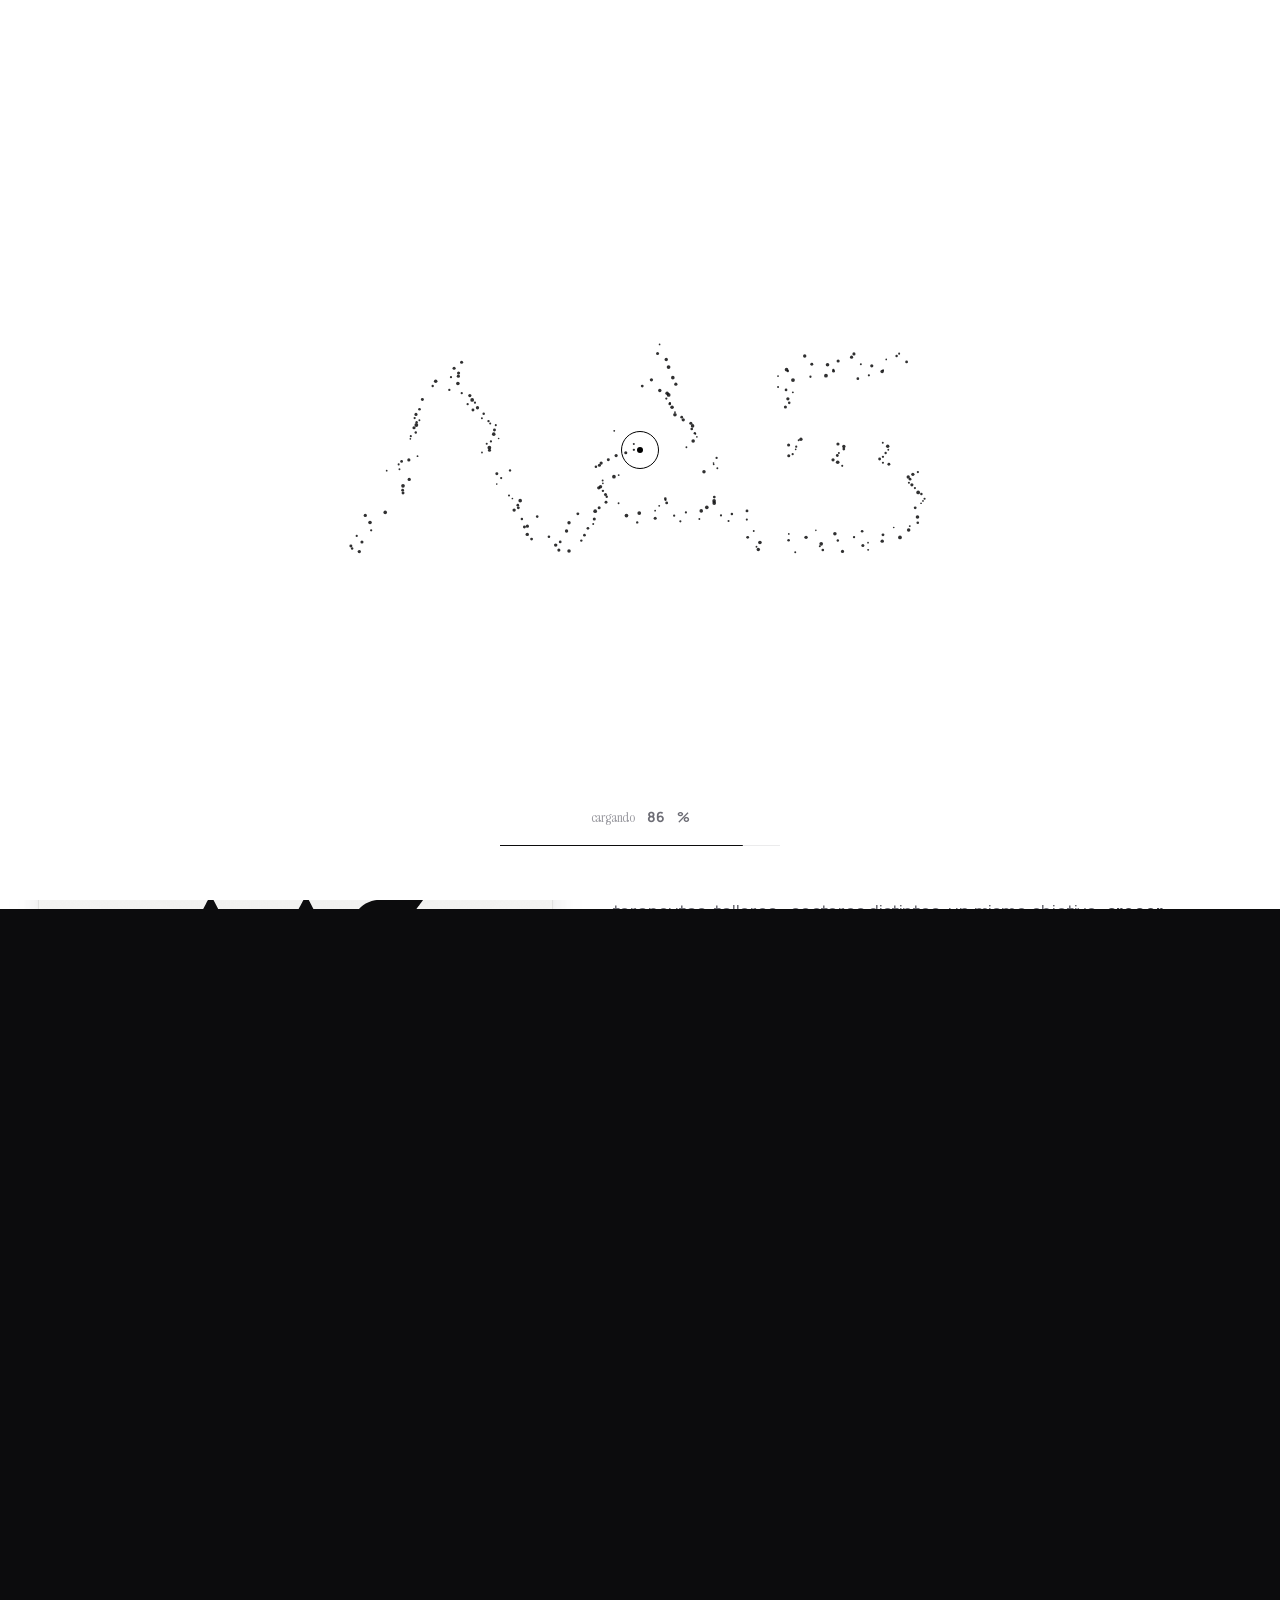
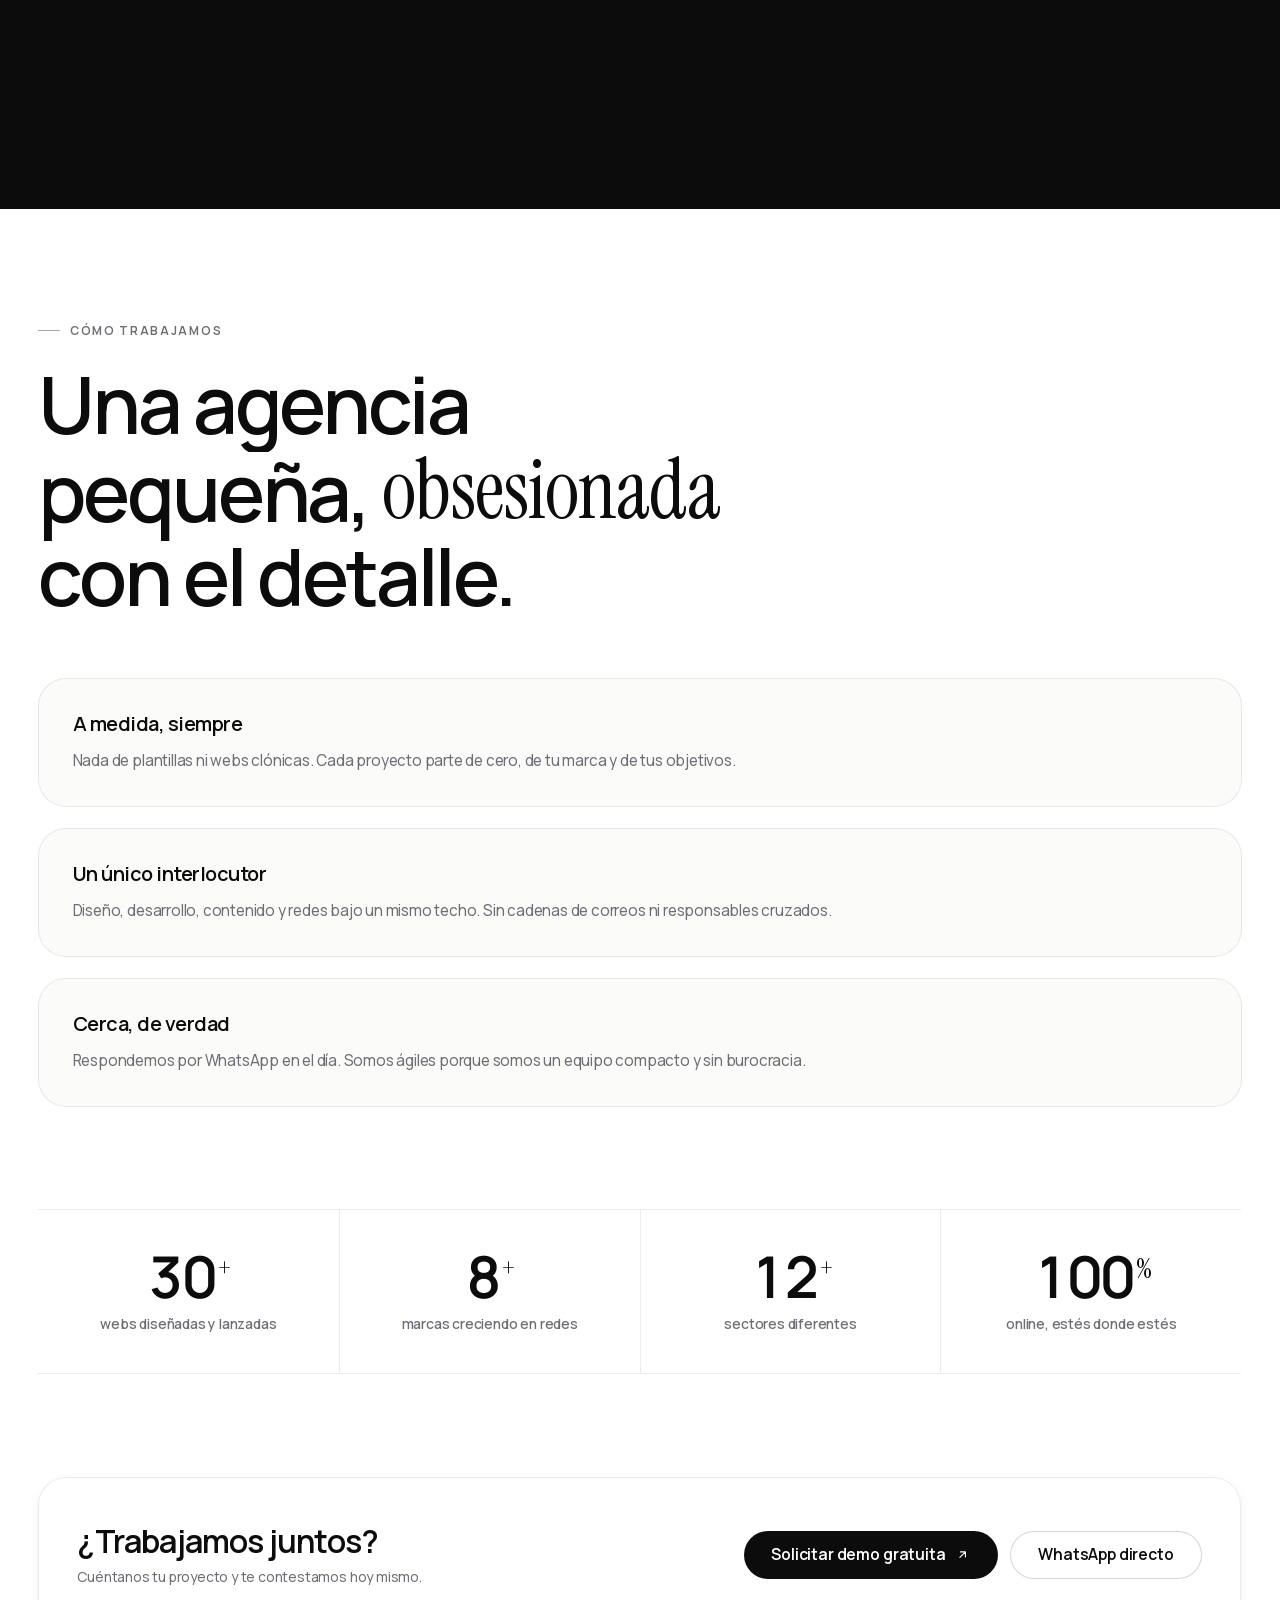
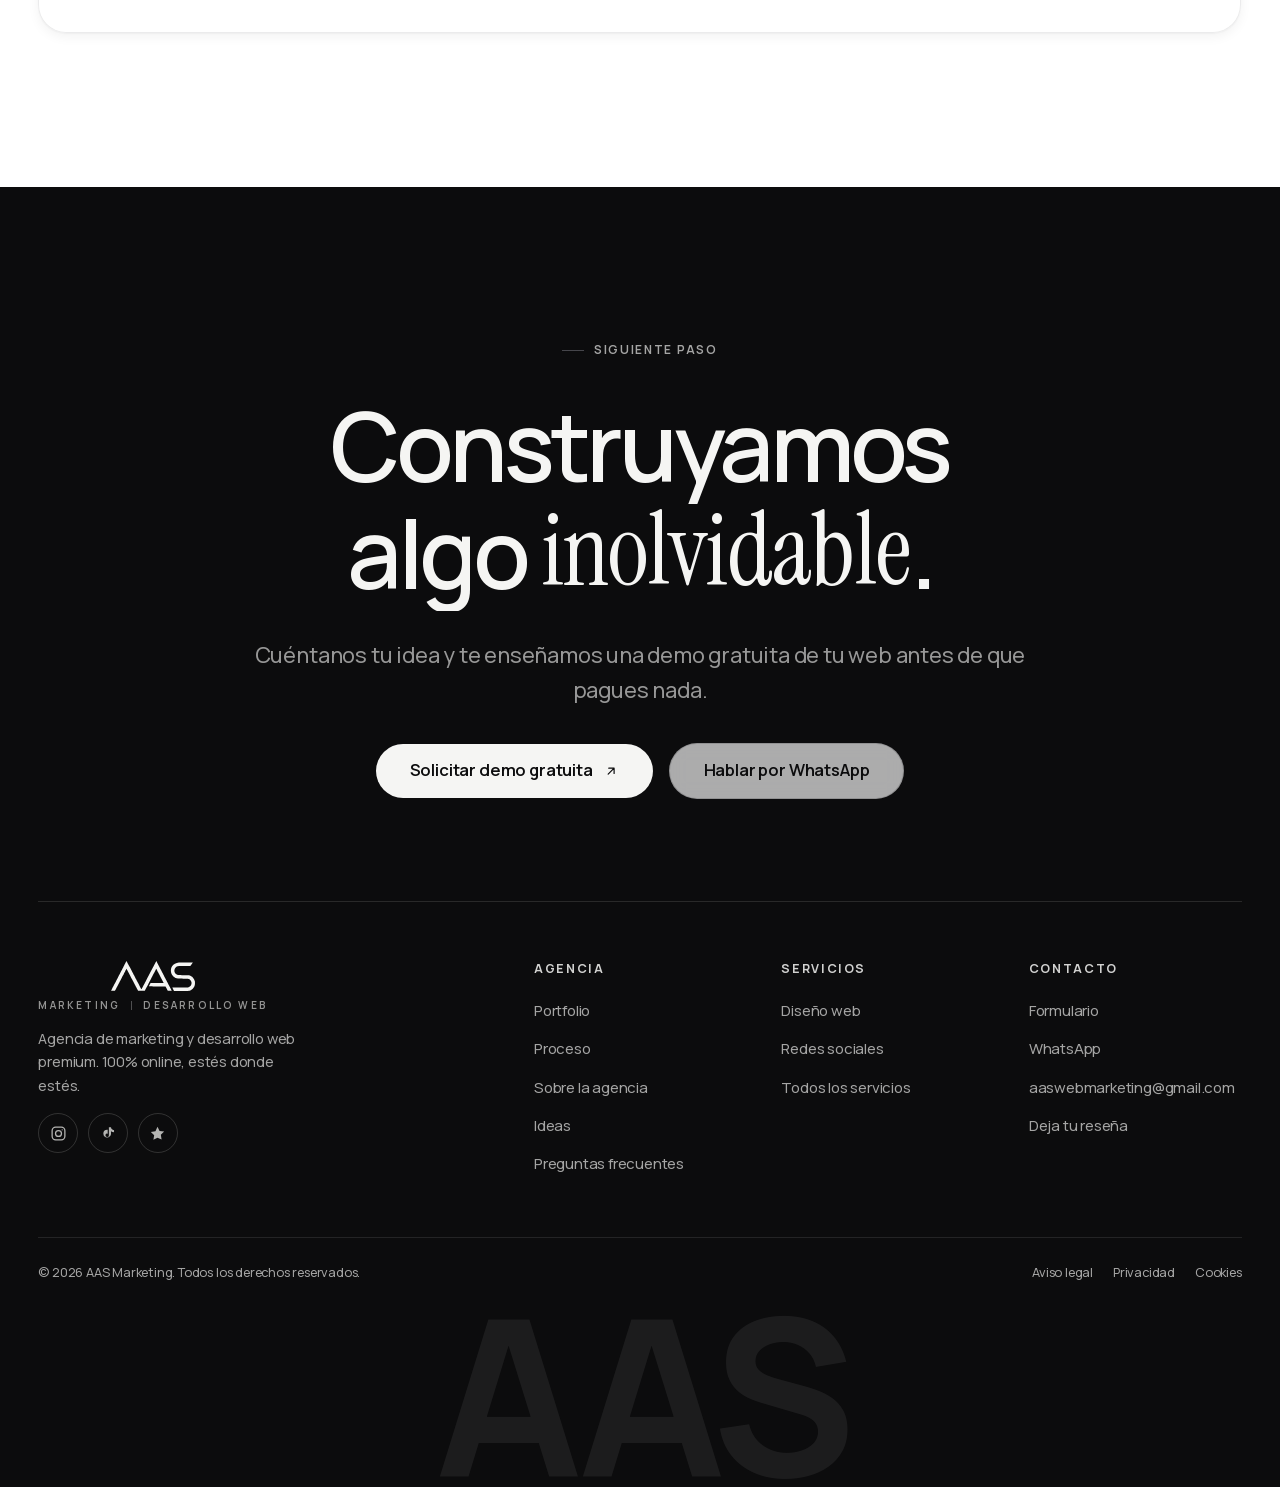
==== agencia/index.html @ f9e6620f "Cache-busting de assets + iconos con tamaño intrínseco Arregla que los cambios (como el nuevo formul" ====
<!doctype html>
<html lang="es" data-theme="light">
<head>
  <meta charset="utf-8">
  <meta name="viewport" content="width=device-width, initial-scale=1">
  <title>Agencia · AAS Marketing, diseño web y crecimiento digital</title>
  <meta name="description" content="AAS Marketing es una agencia de marketing y desarrollo web premium. Más de 30 webs lanzadas y 8+ marcas gestionadas en redes sociales. 100% online, trabajo a medida.">
  <link rel="canonical" href="https://www.aasmarketing.com/agencia/">
  <meta name="theme-color" content="#ffffff">
  <meta name="author" content="AAS Marketing">
  <meta name="robots" content="index, follow, max-image-preview:large">
  <meta property="og:type" content="website">
  <meta property="og:site_name" content="AAS Marketing">
  <meta property="og:locale" content="es_ES">
  <meta property="og:title" content="Agencia · AAS Marketing, diseño web y crecimiento digital">
  <meta property="og:description" content="AAS Marketing es una agencia de marketing y desarrollo web premium. Más de 30 webs lanzadas y 8+ marcas gestionadas en redes sociales. 100% online, trabajo a medida.">
  <meta property="og:url" content="https://www.aasmarketing.com/agencia/">
  <meta property="og:image" content="https://www.aasmarketing.com/assets/img/og.jpg">
  <meta property="og:image:width" content="1200">
  <meta property="og:image:height" content="630">
  <meta property="og:image:alt" content="AAS Marketing · Diseño web premium y crecimiento digital">
  <meta name="twitter:card" content="summary_large_image">
  <meta name="twitter:title" content="Agencia · AAS Marketing, diseño web y crecimiento digital">
  <meta name="twitter:description" content="AAS Marketing es una agencia de marketing y desarrollo web premium. Más de 30 webs lanzadas y 8+ marcas gestionadas en redes sociales. 100% online, trabajo a medida.">
  <meta name="twitter:image" content="https://www.aasmarketing.com/assets/img/og.jpg">
  <link rel="icon" href="../assets/img/favicon.svg" type="image/svg+xml">
  <link rel="icon" href="../favicon.ico" sizes="any">
  <link rel="icon" type="image/png" sizes="16x16" href="../assets/img/favicon-16x16.png">
  <link rel="icon" type="image/png" sizes="32x32" href="../assets/img/favicon-32x32.png">
  <link rel="icon" type="image/png" sizes="192x192" href="../assets/img/android-chrome-192x192.png">
  <link rel="apple-touch-icon" href="../assets/img/apple-touch-icon.png">
  <link rel="manifest" href="../site.webmanifest">
  <link rel="preload" href="../assets/fonts/manrope-var-latin.woff2" as="font" type="font/woff2" crossorigin>
  <link rel="preload" href="../assets/fonts/instrument-serif-italic-latin.woff2" as="font" type="font/woff2" crossorigin>
  <script>
    (function () {
      var d = document.documentElement;
      d.classList.add('js');
      try {
        var t = localStorage.getItem('aas_theme');
        if (!t) t = matchMedia('(prefers-color-scheme: dark)').matches ? 'dark' : 'light';
        d.dataset.theme = t;
        var m = document.querySelector('meta[name="theme-color"]');
        if (m && t === 'dark') m.setAttribute('content', '#0a0a0b');
      } catch (e) {}
    })();
  </script>
  <link rel="stylesheet" href="../assets/css/main.css?v=16979dae">
  <script type="module" src="../assets/js/main.js?v=b2ac2a99"></script>
  <script type="application/ld+json">{"@context":"https://schema.org","@graph":[{"@type":"BreadcrumbList","itemListElement":[{"@type":"ListItem","position":1,"name":"Inicio","item":"https://www.aasmarketing.com/"},{"@type":"ListItem","position":2,"name":"Agencia","item":"https://www.aasmarketing.com/agencia/"}]},{"@type":"ProfessionalService","@id":"https://www.aasmarketing.com/#org","name":"AAS Marketing","alternateName":"AAS Marketing · Desarrollo Web","description":"Agencia de marketing y desarrollo web premium: diseño de webs, tiendas online, landing pages, gestión de redes sociales, SEO, branding y automatizaciones.","slogan":"Marketing · Desarrollo Web","url":"https://www.aasmarketing.com","email":"aaswebmarketing@gmail.com","telephone":"+34 695 850 590","logo":"https://www.aasmarketing.com/assets/img/logo-aas.svg","image":"https://www.aasmarketing.com/assets/img/og.jpg","priceRange":"$$","areaServed":"España y trabajo remoto internacional","serviceType":["Diseño web","Tiendas online","Landing pages","Gestión de redes sociales","SEO","Branding","Edición de vídeo","Automatizaciones"],"sameAs":["https://www.instagram.com/aas_webmarketing/"]}]}</script>
</head>
<body>
  <div class="loader" aria-hidden="true">
    <canvas class="loader-canvas"></canvas>
    <div class="loader-ui">
      <p class="loader-count"><span class="lbl">cargando</span> <b>00</b> %</p>
      <div class="loader-bar"><i></i></div>
    </div>
  </div>
  <a class="skip-link" href="#contenido">Saltar al contenido</a>
  <header class="nav">
    <div class="nav-inner">
      <a class="brand" href="../" aria-label="Inicio de AAS Marketing"><span class="brand-mark" role="img" aria-label="AAS Marketing"></span></a>
      <nav aria-label="Principal">
        <ul class="nav-links">
          <li><a class="nav-link" href="../">Inicio</a></li>
          <li><a class="nav-link" href="../servicios/">Servicios</a></li>
          <li><a class="nav-link" href="../portfolio/">Portfolio</a></li>
          <li><a class="nav-link" href="../proceso/">Proceso</a></li>
          <li><a class="nav-link" href="../agencia/" aria-current="page">Agencia</a></li>
          <li><a class="nav-link" href="../contacto/">Contacto</a></li>
        </ul>
      </nav>
      <div class="nav-actions">
        <button class="theme-toggle" type="button" aria-label="Cambiar entre modo claro y oscuro"><svg class="sun" width="24" height="24" viewBox="0 0 24 24" fill="none" stroke="currentColor" stroke-width="1.8" stroke-linecap="round" aria-hidden="true"><circle cx="12" cy="12" r="4.4"/><path d="M12 2.5v2.2m0 14.6v2.2M4.3 4.3l1.6 1.6m12.2 12.2 1.6 1.6M2.5 12h2.2m14.6 0h2.2M4.3 19.7l1.6-1.6M18.1 5.9l1.6-1.6"/></svg><svg class="moon" width="24" height="24" viewBox="0 0 24 24" fill="none" stroke="currentColor" stroke-width="1.8" stroke-linecap="round" stroke-linejoin="round" aria-hidden="true"><path d="M20.6 14.2A8.8 8.8 0 0 1 9.8 3.4a8.8 8.8 0 1 0 10.8 10.8Z"/></svg></button>
        <a class="btn btn-s btn-nav-cta" href="../contacto/">Empezar proyecto <span class="arr"><svg width="24" height="24" viewBox="0 0 24 24" fill="none" stroke="currentColor" stroke-width="2" stroke-linecap="round" stroke-linejoin="round" aria-hidden="true"><path d="M7 17 17 7M8 7h9v9"/></svg></span></a>
        <button class="nav-burger" type="button" aria-expanded="false" aria-controls="menu-movil" aria-label="Abrir menú"><span></span></button>
      </div>
    </div>
  </header>
  <div class="mobile-menu" id="menu-movil">
    <nav aria-label="Menú móvil">
      <ul>
        <li><a class="mobile-link" href="../"><span class="idx">01</span><span class="txt">Inicio</span></a></li>
        <li><a class="mobile-link" href="../servicios/"><span class="idx">02</span><span class="txt">Servicios</span></a></li>
        <li><a class="mobile-link" href="../portfolio/"><span class="idx">03</span><span class="txt">Portfolio</span></a></li>
        <li><a class="mobile-link" href="../proceso/"><span class="idx">04</span><span class="txt">Proceso</span></a></li>
        <li><a class="mobile-link" href="../agencia/"><span class="idx">05</span><span class="txt">Agencia</span></a></li>
        <li><a class="mobile-link" href="../contacto/"><span class="idx">06</span><span class="txt">Contacto</span></a></li>
      </ul>
    </nav>
    <div class="mobile-foot">
      <a class="btn" href="../contacto/">Solicitar demo gratuita</a>
      <a class="btn btn-ghost" href="https://wa.me/34695850590?text=Hola%20AAS%20Marketing%2C%20he%20visto%20vuestra%20web%20y%20me%20interesa%20un%20proyecto.%20%C2%BFHablamos%3F" target="_blank" rel="noopener">WhatsApp</a>
    </div>
  </div>
  <main id="contenido">
    <section class="page-hero">
      <div class="container">
        
      <nav class="breadcrumbs" aria-label="Migas de pan">
        <a href="../">Inicio</a><span class="sep" aria-hidden="true">/</span>
        <span aria-current="page">Agencia</span>
      </nav>
        <p class="eyebrow" data-reveal>La agencia</p>
        <h1 data-split>Somos <em class="accent">AAS Marketing</em>.</h1>
        <p class="lead" data-reveal>Una agencia de marketing y desarrollo web premium. Ayudamos a negocios y marcas a verse tan bien online como lo son en la realidad, y a convertir esa imagen en clientes.</p>
      </div>
    </section>

    <section class="section-tight">
      <div class="container">
        <div class="about-grid">
          <div class="about-photo" data-reveal="left" aria-hidden="true">
            <div class="brand-showcase">
              <span class="brand-mark"></span>
              <span class="brand-tagline"><span>Marketing</span><span class="sep"></span><span>Desarrollo Web</span></span>
            </div>
          </div>
          <div class="about-body">
            <p class="big-quote" data-reveal>“No hacemos webs bonitas que no venden, ni webs que venden pero dan vergüenza enseñar. Hacemos las dos cosas a la vez.”</p>
            <div class="prose" data-reveal>
              <p>Nacimos diseñando páginas para negocios cercanos y hoy acumulamos <strong>más de 30 webs lanzadas</strong> y <strong>más de 8 marcas</strong> que nos confían sus redes sociales cada mes. Psicólogas, fisioterapeutas, estilistas, formadores, terapeutas, talleres… sectores distintos, un mismo objetivo: <strong>crecer</strong>.</p>
              <p>Trabajamos 100% online, sin oficinas ni reuniones eternas. Eso nos permite ser rápidos, mantener los pies en tu proyecto y estar siempre a un WhatsApp de distancia.</p>
              <p>Cuidamos cada detalle de tu web como si fuera nuestra. Por eso te enseñamos una demo gratis antes de cobrarte nada: así ves el resultado y decides con toda la información.</p>
            </div>
            <div class="value-list" data-reveal>
              
              <div class="value-item">
                <span class="vi">01</span>
                <div><strong>Detalle obsesivo</strong><p>Cada espacio, sombra y animación tiene un porqué. Lo genérico no sale de nuestro estudio.</p></div>
              </div>
              <div class="value-item">
                <span class="vi">02</span>
                <div><strong>Claridad total</strong><p>Sin tecnicismos ni letra pequeña: sabrás qué hacemos, cuándo y para qué en todo momento.</p></div>
              </div>
              <div class="value-item">
                <span class="vi">03</span>
                <div><strong>Velocidad con criterio</strong><p>Entregamos rápido porque el proceso está afinado, no porque recortemos esquinas.</p></div>
              </div>
              <div class="value-item">
                <span class="vi">04</span>
                <div><strong>Resultados medibles</strong><p>El diseño está al servicio de un objetivo: más consultas, más ventas, más marca.</p></div>
              </div>
            </div>
          </div>
        </div>
      </div>
    </section>

    <section class="section">
      <div class="container">
        <div class="section-head">
          <p class="eyebrow" data-reveal>Cómo trabajamos</p>
          <h2 data-split>Una agencia pequeña, <em class="accent">obsesionada</em> con el detalle.</h2>
        </div>
        <div class="grid-3" data-reveal-group>
          
          <article class="bento-cell" style="min-height:auto">
            <h3 style="margin-top:0">A medida, siempre</h3>
            <p>Nada de plantillas ni webs clónicas. Cada proyecto parte de cero, de tu marca y de tus objetivos.</p>
          </article>
          <article class="bento-cell" style="min-height:auto">
            <h3 style="margin-top:0">Un único interlocutor</h3>
            <p>Diseño, desarrollo, contenido y redes bajo un mismo techo. Sin cadenas de correos ni responsables cruzados.</p>
          </article>
          <article class="bento-cell" style="min-height:auto">
            <h3 style="margin-top:0">Cerca, de verdad</h3>
            <p>Respondemos por WhatsApp en el día. Somos ágiles porque somos un equipo compacto y sin burocracia.</p>
          </article>
        </div>

        <div class="stats" style="margin-top: var(--s-5)" data-reveal>
          <div class="stat"><b><span data-count-to="30">0</span><sup>+</sup></b><span>webs diseñadas y lanzadas</span></div>
          <div class="stat"><b><span data-count-to="8">0</span><sup>+</sup></b><span>marcas creciendo en redes</span></div>
          <div class="stat"><b><span data-count-to="12">0</span><sup>+</sup></b><span>sectores diferentes</span></div>
          <div class="stat"><b>100<sup>%</sup></b><span>online, estés donde estés</span></div>
        </div>

        <div style="margin-top: var(--s-5)">
        
      <div class="mid-cta" data-reveal>
        <div>
          <h3>¿Trabajamos juntos?</h3>
          <p class="small">Cuéntanos tu proyecto y te contestamos hoy mismo.</p>
        </div>
        <div class="cta-buttons">
          <a class="btn" href="../contacto/">Solicitar demo gratuita <span class="arr"><svg width="24" height="24" viewBox="0 0 24 24" fill="none" stroke="currentColor" stroke-width="2" stroke-linecap="round" stroke-linejoin="round" aria-hidden="true"><path d="M7 17 17 7M8 7h9v9"/></svg></span></a>
          <a class="btn btn-ghost" href="https://wa.me/34695850590?text=Hola%20AAS%20Marketing%2C%20he%20visto%20vuestra%20web%20y%20me%20interesa%20un%20proyecto.%20%C2%BFHablamos%3F" target="_blank" rel="noopener">WhatsApp directo</a>
        </div>
      </div>
        </div>
      </div>
    </section>
  </main>
  <footer class="footer">
    <div class="container footer-cta">
      <p class="eyebrow" style="color:inherit">Siguiente paso</p>
      <h2 data-split>Construyamos algo <em class="accent">inolvidable</em>.</h2>
      <p class="lead">Cuéntanos tu idea y te enseñamos una demo gratuita de tu web antes de que pagues nada.</p>
      <div class="hero-cta" data-reveal-group>
        <a class="btn btn-inverse btn-l" href="../contacto/">Solicitar demo gratuita <span class="arr"><svg width="24" height="24" viewBox="0 0 24 24" fill="none" stroke="currentColor" stroke-width="2" stroke-linecap="round" stroke-linejoin="round" aria-hidden="true"><path d="M7 17 17 7M8 7h9v9"/></svg></span></a>
        <a class="btn btn-ghost btn-l" href="https://wa.me/34695850590?text=Hola%20AAS%20Marketing%2C%20he%20visto%20vuestra%20web%20y%20me%20interesa%20un%20proyecto.%20%C2%BFHablamos%3F" target="_blank" rel="noopener">Hablar por WhatsApp</a>
      </div>
    </div>
    <div class="footer-main">
      <div class="footer-brand">
        <a class="brand" href="../" aria-label="Inicio de AAS Marketing"><span class="brand-lockup">
        <span class="brand-mark" role="img" aria-label="AAS Marketing"></span>
        <span class="brand-tagline" aria-hidden="true">Marketing<span class="sep"></span>Desarrollo Web</span>
      </span></a>
        <p>Agencia de marketing y desarrollo web premium. 100% online, estés donde estés.</p>
        <div class="footer-social">
          <a href="https://www.instagram.com/aas_webmarketing/" target="_blank" rel="noopener" aria-label="Instagram"><svg width="24" height="24" viewBox="0 0 24 24" fill="none" stroke="currentColor" stroke-width="1.8" stroke-linecap="round" aria-hidden="true"><rect x="3" y="3" width="18" height="18" rx="5"/><circle cx="12" cy="12" r="4.2"/><circle cx="17.2" cy="6.8" r="0.9" fill="currentColor" stroke="none"/></svg></a>
          <a href="https://www.tiktok.com/@aas_webmarketing?lang=es-419" target="_blank" rel="noopener" aria-label="TikTok"><svg width="24" height="24" viewBox="0 0 24 24" fill="currentColor" aria-hidden="true"><path d="M16.6 5.82A4.28 4.28 0 0 1 15.54 3h-3.02v11.67a2.4 2.4 0 0 1-2.4 2.33 2.4 2.4 0 0 1-2.4-2.4 2.4 2.4 0 0 1 3.14-2.29V6.86a5.6 5.6 0 0 0-.74-.05 5.4 5.4 0 0 0-5.42 5.4 5.4 5.4 0 0 0 9.28 3.78c1-1 1.56-2.35 1.56-3.76V8.9a7.29 7.29 0 0 0 4.26 1.36V7.24a4.28 4.28 0 0 1-3.2-1.42Z"/></svg></a>
          <a href="https://share.google/XqEnxlBCnqPrfpFHi" target="_blank" rel="noopener" aria-label="Reseñas en Google"><svg width="24" height="24" viewBox="0 0 24 24" fill="currentColor" aria-hidden="true"><path d="M12 2.5l2.9 5.88 6.49.95-4.7 4.58 1.11 6.46L12 17.85l-5.8 3.05 1.1-6.46-4.69-4.58 6.49-.95L12 2.5Z"/></svg></a>
        </div>
      </div>
      <nav aria-label="Páginas">
        <h4>Agencia</h4>
        <ul>
          <li><a href="../portfolio/">Portfolio</a></li>
          <li><a href="../proceso/">Proceso</a></li>
          <li><a href="../agencia/">Sobre la agencia</a></li>
          <li><a href="../blog/">Ideas</a></li>
          <li><a href="../faq/">Preguntas frecuentes</a></li>
        </ul>
      </nav>
      <nav aria-label="Servicios">
        <h4>Servicios</h4>
        <ul>
          <li><a href="../servicios/diseno-web/">Diseño web</a></li>
          <li><a href="../servicios/redes-sociales/">Redes sociales</a></li>
          <li><a href="../servicios/">Todos los servicios</a></li>
        </ul>
      </nav>
      <nav aria-label="Contacto">
        <h4>Contacto</h4>
        <ul>
          <li><a href="../contacto/">Formulario</a></li>
          <li><a href="https://wa.me/34695850590?text=Hola%20AAS%20Marketing%2C%20he%20visto%20vuestra%20web%20y%20me%20interesa%20un%20proyecto.%20%C2%BFHablamos%3F" target="_blank" rel="noopener">WhatsApp</a></li>
          <li><a href="mailto:aaswebmarketing@gmail.com">aaswebmarketing@gmail.com</a></li>
          <li><a href="https://share.google/XqEnxlBCnqPrfpFHi" target="_blank" rel="noopener">Deja tu reseña</a></li>
        </ul>
      </nav>
    </div>
    <div class="footer-bottom">
      <p>© <span data-year>2026</span> AAS Marketing. Todos los derechos reservados.</p>
      <div class="legal-links">
        <a href="../aviso-legal/">Aviso legal</a>
        <a href="../privacidad/">Privacidad</a>
        <a href="../cookies/">Cookies</a>
      </div>
    </div>
    <span class="footer-word" aria-hidden="true">AAS</span>
  </footer>
  
  <a class="wa-float" href="https://wa.me/34695850590?text=Hola%20AAS%20Marketing%2C%20he%20visto%20vuestra%20web%20y%20me%20interesa%20un%20proyecto.%20%C2%BFHablamos%3F" target="_blank" rel="noopener" aria-label="Escribir por WhatsApp a AAS Marketing">
    <svg width="24" height="24" viewBox="0 0 24 24" fill="currentColor" aria-hidden="true"><path d="M12.04 2a9.9 9.9 0 0 0-8.44 15.12L2.1 21.9l4.9-1.46A9.9 9.9 0 1 0 12.04 2Zm0 18.02a8.1 8.1 0 0 1-4.13-1.13l-.3-.18-2.9.86.87-2.83-.2-.3a8.12 8.12 0 1 1 6.66 3.58Zm4.45-6.08c-.24-.12-1.44-.71-1.66-.79-.22-.08-.39-.12-.55.12-.16.24-.63.79-.77.95-.14.16-.28.18-.52.06a6.63 6.63 0 0 1-3.31-2.9c-.25-.43.25-.4.71-1.33.08-.16.04-.3-.02-.42-.06-.12-.55-1.32-.75-1.81-.2-.48-.4-.41-.55-.42h-.47c-.16 0-.42.06-.64.3-.22.24-.84.82-.84 2s.86 2.32.98 2.48c.12.16 1.7 2.6 4.11 3.64.57.25 1.02.4 1.37.51.58.18 1.1.16 1.51.1.46-.07 1.44-.59 1.64-1.16.2-.57.2-1.05.14-1.16-.06-.1-.22-.16-.46-.28Z"/></svg>
    <span class="wa-tip">¿Hablamos? Respondemos en el día</span>
  </a>
  
  <div class="cookie-banner" id="cookie-banner" role="dialog" aria-labelledby="ck-title" aria-describedby="ck-desc" hidden>
    <div class="ck-body">
      <strong id="ck-title">Cookies y analítica</strong>
      <p id="ck-desc">Usamos analítica anónima (Vercel Analytics) para saber qué mejorar. No rastreamos con fines publicitarios. <a href="../cookies/">Más información</a>.</p>
    </div>
    <div class="ck-actions">
      <button class="btn btn-ghost btn-s" type="button" data-ck="reject">Rechazar</button>
      <button class="btn btn-s" type="button" data-ck="accept">Aceptar</button>
    </div>
  </div>
</body>
</html>
---- assets/css/main.css ----
/* ============================================================
   ALEKS® — Estudio digital
   Sistema de diseño · main.css
   ------------------------------------------------------------
   01. Tokens (color, tipografía, espacio, motion)
   02. Fuentes
   03. Reset + base
   04. Tipografía
   05. Layout (container, section, grids)
   06. Navegación / Header
   07. Botones + CTA
   08. Loader / Intro
   09. Cursor personalizado
   10. Hero
   11. Bento + tarjetas de servicio
   12. Portfolio / proyectos
   13. Marquee + testimonios
   14. Stats, proceso, FAQ, banda demo
   15. Instagram + about
   16. Formulario de contacto
   17. Footer + WhatsApp flotante
   18. Páginas legales / blog / 404
   19. Reveals + utilidades de motion
   20. Responsive + reduced motion
   ============================================================ */

/* ---------- 01 · TOKENS ---------- */
:root {
  color-scheme: light;

  /* Color — luz */
  --bg: #ffffff;
  --bg-soft: #f6f6f4;
  --bg-card: #fbfbfa;
  --glass: rgba(255, 255, 255, 0.66);
  --glass-strong: rgba(255, 255, 255, 0.82);
  --ink: #0c0c0d;
  --ink-soft: #46464d;
  --ink-mute: #6d6d75;
  --ink-faint: #9b9ba1;
  --line: rgba(12, 12, 13, 0.08);
  --line-strong: rgba(12, 12, 13, 0.16);
  --inverse-bg: #0c0c0d;
  --inverse-ink: #f5f5f3;
  --ok: #1f7a4d;
  --err: #b3372f;

  /* Sombras — extremadamente suaves, en capas */
  --shadow-s: 0 1px 2px rgba(16, 16, 18, 0.04), 0 4px 12px rgba(16, 16, 18, 0.05);
  --shadow-m: 0 1px 2px rgba(16, 16, 18, 0.05), 0 10px 30px rgba(16, 16, 18, 0.07), 0 30px 60px -20px rgba(16, 16, 18, 0.09);
  --shadow-l: 0 2px 4px rgba(16, 16, 18, 0.05), 0 18px 50px rgba(16, 16, 18, 0.10), 0 60px 120px -30px rgba(16, 16, 18, 0.16);
  --shadow-glow: 0 0 0 1px var(--line);

  /* Tipografía */
  --font-sans: "Manrope", ui-sans-serif, system-ui, -apple-system, "Segoe UI", sans-serif;
  --font-serif: "Instrument Serif", ui-serif, Georgia, serif;

  /* Escala fluida */
  --text-xs: 0.75rem;
  --text-s: 0.875rem;
  --text-base: clamp(1rem, 0.96rem + 0.2vw, 1.125rem);
  --text-l: clamp(1.125rem, 1.05rem + 0.4vw, 1.375rem);
  --text-xl: clamp(1.4rem, 1.2rem + 1vw, 2rem);
  --text-2xl: clamp(1.9rem, 1.4rem + 2.2vw, 3.25rem);
  --text-3xl: clamp(2.5rem, 1.6rem + 4.2vw, 5rem);
  --text-hero: clamp(2.9rem, 1.4rem + 7vw, 7.75rem);

  /* Espacio */
  --s-1: clamp(0.5rem, 0.4rem + 0.35vw, 0.75rem);
  --s-2: clamp(1rem, 0.85rem + 0.6vw, 1.5rem);
  --s-3: clamp(1.5rem, 1.2rem + 1.2vw, 2.5rem);
  --s-4: clamp(2.5rem, 1.8rem + 2.4vw, 4.5rem);
  --s-5: clamp(4rem, 2.8rem + 4.5vw, 7.5rem);
  --s-6: clamp(6rem, 4rem + 7vw, 11rem);

  /* Layout */
  --container: min(1280px, 100vw - clamp(2.5rem, 6vw, 5rem));
  --container-wide: min(1520px, 100vw - clamp(1.5rem, 4vw, 3rem));
  --nav-h: 72px;
  --r-s: 12px;
  --r-m: 20px;
  --r-l: 28px;
  --r-pill: 999px;

  /* Motion */
  --ease-out: cubic-bezier(0.22, 1, 0.36, 1);
  --ease-io: cubic-bezier(0.83, 0, 0.17, 1);
  --ease-spring: cubic-bezier(0.34, 1.3, 0.5, 1);
  --dur-1: 0.35s;
  --dur-2: 0.7s;
  --dur-3: 1.1s;

  /* Ruido sutil (textura) */
  --noise: url("data:image/svg+xml,%3Csvg xmlns='http://www.w3.org/2000/svg' width='160' height='160'%3E%3Cfilter id='n'%3E%3CfeTurbulence type='fractalNoise' baseFrequency='0.9' numOctaves='2' stitchTiles='stitch'/%3E%3C/filter%3E%3Crect width='100%25' height='100%25' filter='url(%23n)' opacity='0.5'/%3E%3C/svg%3E");
}

[data-theme="dark"] {
  color-scheme: dark;
  --bg: #0a0a0b;
  --bg-soft: #111113;
  --bg-card: #131315;
  --glass: rgba(19, 19, 21, 0.62);
  --glass-strong: rgba(19, 19, 21, 0.85);
  --ink: #f4f4f2;
  --ink-soft: #c2c2c8;
  --ink-mute: #94949c;
  --ink-faint: #64646c;
  --line: rgba(244, 244, 242, 0.09);
  --line-strong: rgba(244, 244, 242, 0.18);
  --inverse-bg: #f4f4f2;
  --inverse-ink: #0c0c0d;
  --ok: #4cc38a;
  --err: #e5766e;
  --shadow-s: 0 1px 2px rgba(0, 0, 0, 0.35), 0 4px 12px rgba(0, 0, 0, 0.35);
  --shadow-m: 0 1px 2px rgba(0, 0, 0, 0.4), 0 10px 30px rgba(0, 0, 0, 0.45), 0 30px 60px -20px rgba(0, 0, 0, 0.5);
  --shadow-l: 0 2px 4px rgba(0, 0, 0, 0.45), 0 18px 50px rgba(0, 0, 0, 0.55), 0 60px 120px -30px rgba(0, 0, 0, 0.6);
}

/* ---------- 02 · FUENTES ---------- */
@font-face {
  font-family: "Manrope";
  src: url("../fonts/manrope-var-latin.woff2") format("woff2");
  font-weight: 200 800;
  font-display: swap;
}
@font-face {
  font-family: "Instrument Serif";
  src: url("../fonts/instrument-serif-latin.woff2") format("woff2");
  font-weight: 400;
  font-style: normal;
  font-display: swap;
}
@font-face {
  font-family: "Instrument Serif";
  src: url("../fonts/instrument-serif-italic-latin.woff2") format("woff2");
  font-weight: 400;
  font-style: italic;
  font-display: swap;
}

/* ---------- 03 · RESET + BASE ---------- */
*, *::before, *::after { box-sizing: border-box; margin: 0; padding: 0; }

html {
  -webkit-text-size-adjust: 100%;
  scroll-behavior: smooth;
  scroll-padding-top: calc(var(--nav-h) + 24px);
}

body {
  font-family: var(--font-sans);
  font-size: var(--text-base);
  font-weight: 450;
  line-height: 1.65;
  letter-spacing: -0.011em;
  color: var(--ink-soft);
  background: var(--bg);
  -webkit-font-smoothing: antialiased;
  text-rendering: optimizeLegibility;
  overflow-x: clip;
  min-height: 100svh;
  transition: background-color 0.5s var(--ease-out), color 0.5s var(--ease-out);
}

/* Textura de ruido global, casi imperceptible */
body::before {
  content: "";
  position: fixed;
  inset: 0;
  background-image: var(--noise);
  background-size: 160px;
  opacity: 0.028;
  pointer-events: none;
  z-index: 2000;
  mix-blend-mode: multiply;
}
[data-theme="dark"] body::before { mix-blend-mode: screen; opacity: 0.04; }

img, svg, video, canvas { display: block; max-width: 100%; height: auto; }
button, input, select, textarea { font: inherit; color: inherit; background: none; border: none; }
button { cursor: pointer; }
a { color: inherit; text-decoration: none; }
ul[role="list"], ol[role="list"] { list-style: none; }
::selection { background: var(--ink); color: var(--bg); }

:focus-visible {
  outline: 2px solid var(--ink);
  outline-offset: 3px;
  border-radius: 4px;
}

.sr-only {
  position: absolute;
  width: 1px; height: 1px;
  padding: 0; margin: -1px;
  overflow: hidden;
  clip-path: inset(50%);
  white-space: nowrap;
  border: 0;
}

.skip-link {
  position: fixed;
  top: 12px; left: 12px;
  z-index: 3000;
  padding: 0.75rem 1.25rem;
  background: var(--ink);
  color: var(--bg);
  border-radius: var(--r-pill);
  font-weight: 600;
  font-size: var(--text-s);
  transform: translateY(-200%);
  transition: transform 0.3s var(--ease-out);
}
.skip-link:focus-visible { transform: translateY(0); }

/* ---------- 04 · TIPOGRAFÍA ---------- */
h1, h2, h3, h4 {
  color: var(--ink);
  font-weight: 600;
  line-height: 1.06;
  letter-spacing: -0.035em;
  text-wrap: balance;
}
h1 { font-size: var(--text-hero); font-weight: 550; letter-spacing: -0.045em; }
h2 { font-size: var(--text-3xl); font-weight: 560; letter-spacing: -0.04em; }
h3 { font-size: var(--text-xl); letter-spacing: -0.025em; line-height: 1.2; }
h4 { font-size: var(--text-l); line-height: 1.3; letter-spacing: -0.02em; }

.serif, em.accent {
  font-family: var(--font-serif);
  font-style: italic;
  font-weight: 400;
  letter-spacing: -0.01em;
}
em.accent { font-size: 1.04em; }

.eyebrow {
  display: inline-flex;
  align-items: center;
  gap: 0.6rem;
  font-size: var(--text-xs);
  font-weight: 650;
  letter-spacing: 0.14em;
  text-transform: uppercase;
  color: var(--ink-mute);
}
.eyebrow::before {
  content: "";
  width: 22px; height: 1px;
  background: var(--ink-mute);
  opacity: 0.6;
}

.lead { font-size: var(--text-l); line-height: 1.6; color: var(--ink-mute); max-width: 56ch; text-wrap: pretty; }
.small { font-size: var(--text-s); color: var(--ink-mute); }

.pill {
  display: inline-flex;
  align-items: center;
  gap: 0.5rem;
  padding: 0.45rem 1rem;
  border: 1px solid var(--line-strong);
  border-radius: var(--r-pill);
  font-size: var(--text-s);
  font-weight: 550;
  color: var(--ink-soft);
  background: var(--glass);
  backdrop-filter: blur(12px);
  -webkit-backdrop-filter: blur(12px);
}
.pill .dot {
  width: 7px; height: 7px;
  border-radius: 50%;
  background: var(--ok);
  animation: pulse-dot 2.4s ease-in-out infinite;
}
@keyframes pulse-dot {
  0%, 100% { box-shadow: 0 0 0 0 rgba(31, 122, 77, 0.35); }
  50% { box-shadow: 0 0 0 6px rgba(31, 122, 77, 0); }
}

/* ---------- 05 · LAYOUT ---------- */
.container { width: var(--container); margin-inline: auto; }
.container-wide { width: var(--container-wide); margin-inline: auto; }

.section { padding-block: var(--s-6); position: relative; }
.section-soft { background: var(--bg-soft); }
.section-tight { padding-block: var(--s-5); }

.section-head {
  display: grid;
  gap: var(--s-2);
  max-width: 780px;
  margin-bottom: var(--s-4);
}
.section-head.center { margin-inline: auto; text-align: center; justify-items: center; }
.section-head .lead { margin-top: 0.25rem; }

.grid-2 { display: grid; grid-template-columns: repeat(2, 1fr); gap: var(--s-3); }
.grid-3 { display: grid; grid-template-columns: repeat(3, 1fr); gap: var(--s-2); }

.divider {
  height: 1px;
  background: linear-gradient(90deg, transparent, var(--line-strong), transparent);
  border: none;
}

/* Fondo de sección con degradados suaves */
.bg-orbs { position: absolute; inset: 0; overflow: hidden; pointer-events: none; }
.bg-orbs i {
  position: absolute;
  border-radius: 50%;
  filter: blur(90px);
  opacity: 0.5;
  background: radial-gradient(circle, rgba(12, 12, 13, 0.055), transparent 65%);
}
[data-theme="dark"] .bg-orbs i { background: radial-gradient(circle, rgba(244, 244, 242, 0.05), transparent 65%); }

/* ---------- 06 · NAVEGACIÓN ---------- */
.nav {
  position: fixed;
  top: 0; left: 0; right: 0;
  z-index: 1000;
  height: var(--nav-h);
  display: flex;
  align-items: center;
  transition: transform 0.5s var(--ease-out);
}
.nav.is-hidden { transform: translateY(-110%); }

.nav-inner {
  width: var(--container-wide);
  margin-inline: auto;
  display: flex;
  align-items: center;
  justify-content: space-between;
  gap: var(--s-2);
  padding: 0.55rem 0.6rem 0.55rem 1.4rem;
  border-radius: var(--r-pill);
  border: 1px solid transparent;
  transition: width 0.6s var(--ease-out), background-color 0.4s var(--ease-out),
              border-color 0.4s var(--ease-out), box-shadow 0.4s var(--ease-out),
              backdrop-filter 0.4s var(--ease-out);
}
.nav.is-scrolled .nav-inner {
  width: min(1060px, 100vw - 2rem);
  background: var(--glass);
  border-color: var(--line);
  box-shadow: var(--shadow-s);
  backdrop-filter: blur(18px) saturate(1.5);
  -webkit-backdrop-filter: blur(18px) saturate(1.5);
}

.brand {
  font-weight: 750;
  font-size: 1.28rem;
  letter-spacing: -0.05em;
  color: var(--ink);
  display: inline-flex;
  align-items: baseline;
  line-height: 1;
  gap: 1px;
}
.brand sup { font-size: 0.5em; font-weight: 500; transform: translateY(-2px); opacity: 0.55; }
.brand .brand-dot { color: var(--ink); font-family: var(--font-serif); font-style: italic; }

.nav-links {
  display: flex;
  align-items: center;
  gap: clamp(0.25rem, 1vw, 0.9rem);
  list-style: none;
}
.nav-links li { flex: none; }

/* Enlace con roll tipográfico: sans → serif itálica, letra a letra */
.nav-link {
  position: relative;
  display: inline-block;
  white-space: nowrap;
  padding: 0.5rem 0.55rem;
  font-size: 0.92rem;
  font-weight: 550;
  color: var(--ink-soft);
  border-radius: var(--r-s);
  line-height: 1.25;
}
.nav-link .roll {
  display: inline-block;
  position: relative;
  overflow: clip;
  clip-path: inset(0);
  line-height: 1.25;
  vertical-align: bottom;
}
.nav-link .roll .ch { display: inline-block; white-space: pre; transition: transform 0.45s var(--ease-out); transition-delay: calc(var(--i) * 22ms); }
.nav-link .roll .ch-b {
  position: absolute;
  left: 0; top: 0;
  transform: translateY(115%);
  font-family: var(--font-serif);
  font-style: italic;
  font-weight: 400;
  font-size: 1.13em;
  color: var(--ink);
}
.nav-link:hover .roll .ch-a, .nav-link:focus-visible .roll .ch-a { transform: translateY(-115%); }
.nav-link:hover .roll .ch-b, .nav-link:focus-visible .roll .ch-b { transform: translateY(0); }
.nav-link[aria-current="page"] { color: var(--ink); }
.nav-link[aria-current="page"]::after {
  content: "";
  position: absolute;
  left: 50%; bottom: 2px;
  width: 4px; height: 4px;
  border-radius: 50%;
  background: var(--ink);
  transform: translateX(-50%);
}

.nav-actions { display: flex; align-items: center; gap: 0.5rem; }

/* Interruptor de tema */
.theme-toggle {
  position: relative;
  width: 42px; height: 42px;
  display: grid;
  place-items: center;
  border-radius: 50%;
  border: 1px solid var(--line);
  color: var(--ink);
  background: transparent;
  transition: background-color 0.3s var(--ease-out), transform 0.3s var(--ease-spring), border-color 0.3s;
}
.theme-toggle:hover { background: var(--bg-soft); transform: scale(1.06); }
.theme-toggle:active { transform: scale(0.94); }
.theme-toggle svg { width: 17px; height: 17px; }
.theme-toggle .sun, .theme-toggle .moon { position: absolute; transition: transform 0.55s var(--ease-spring), opacity 0.3s; }
.theme-toggle .moon { opacity: 0; transform: rotate(90deg) scale(0.4); }
[data-theme="dark"] .theme-toggle .sun { opacity: 0; transform: rotate(-90deg) scale(0.4); }
[data-theme="dark"] .theme-toggle .moon { opacity: 1; transform: rotate(0) scale(1); }

/* Botón hamburguesa */
.nav-burger {
  display: none;
  width: 42px; height: 42px;
  border-radius: 50%;
  border: 1px solid var(--line);
  place-items: center;
}
.nav-burger span {
  position: relative;
  width: 16px; height: 1.6px;
  background: var(--ink);
  border-radius: 2px;
  transition: transform 0.4s var(--ease-spring), background 0.2s;
}
.nav-burger span::before, .nav-burger span::after {
  content: "";
  position: absolute;
  left: 0;
  width: 16px; height: 1.6px;
  background: var(--ink);
  border-radius: 2px;
  transition: transform 0.4s var(--ease-spring), top 0.4s var(--ease-spring);
}
.nav-burger span::before { top: -5.5px; }
.nav-burger span::after { top: 5.5px; }
.nav-burger[aria-expanded="true"] span { background: transparent; }
.nav-burger[aria-expanded="true"] span::before { top: 0; transform: rotate(45deg); }
.nav-burger[aria-expanded="true"] span::after { top: 0; transform: rotate(-45deg); }

/* Menú móvil a pantalla completa */
.mobile-menu {
  position: fixed;
  inset: 0;
  z-index: 900;
  display: flex;
  flex-direction: column;
  justify-content: center;
  padding: calc(var(--nav-h) + 2rem) 8vw 3rem;
  background: var(--glass-strong);
  backdrop-filter: blur(28px) saturate(1.6);
  -webkit-backdrop-filter: blur(28px) saturate(1.6);
  opacity: 0;
  visibility: hidden;
  transition: opacity 0.5s var(--ease-out), visibility 0s 0.5s;
}
.mobile-menu.is-open { opacity: 1; visibility: visible; transition: opacity 0.5s var(--ease-out); }
.mobile-menu ul { list-style: none; display: grid; gap: 0.4rem; }
.mobile-menu a.mobile-link {
  display: inline-flex;
  align-items: baseline;
  gap: 0.9rem;
  font-size: clamp(2.1rem, 8.5vw, 3.6rem);
  font-weight: 580;
  letter-spacing: -0.04em;
  line-height: 1.15;
  color: var(--ink);
  overflow: hidden;
}
.mobile-link .idx { font-size: 0.85rem; font-weight: 500; color: var(--ink-faint); font-family: var(--font-serif); font-style: italic; }
.mobile-menu .mobile-link > .txt { display: inline-block; transform: translateY(110%); transition: transform 0.7s var(--ease-out); }
.mobile-menu.is-open .mobile-link > .txt { transform: translateY(0); transition-delay: calc(var(--i) * 55ms + 0.1s); }
.mobile-menu .mobile-foot {
  margin-top: var(--s-4);
  display: flex;
  flex-wrap: wrap;
  gap: 1rem;
  opacity: 0;
  transform: translateY(14px);
  transition: opacity 0.6s var(--ease-out) 0.4s, transform 0.6s var(--ease-out) 0.4s;
}
.mobile-menu.is-open .mobile-foot { opacity: 1; transform: none; }

/* ---------- 07 · BOTONES ---------- */
.btn {
  --btn-bg: var(--ink);
  --btn-ink: var(--bg);
  position: relative;
  display: inline-flex;
  align-items: center;
  justify-content: center;
  gap: 0.6rem;
  padding: 0.95rem 1.7rem;
  border-radius: var(--r-pill);
  background: var(--btn-bg);
  color: var(--btn-ink);
  font-weight: 620;
  font-size: 0.98rem;
  letter-spacing: -0.01em;
  line-height: 1;
  overflow: hidden;
  isolation: isolate;
  transition: transform 0.35s var(--ease-spring), box-shadow 0.35s var(--ease-out), background-color 0.3s;
  will-change: transform;
}
.btn:hover { transform: translateY(-2px); box-shadow: var(--shadow-m); }
.btn:active { transform: translateY(0) scale(0.97); }

/* Relleno líquido en hover */
.btn::before {
  content: "";
  position: absolute;
  inset: -2px;
  z-index: -1;
  background: radial-gradient(120px 120px at var(--mx, 50%) var(--my, 50%), rgba(255, 255, 255, 0.22), transparent 60%);
  opacity: 0;
  transition: opacity 0.35s;
}
.btn:hover::before { opacity: 1; }
[data-theme="dark"] .btn::before { background: radial-gradient(120px 120px at var(--mx, 50%) var(--my, 50%), rgba(0, 0, 0, 0.16), transparent 60%); }

.btn .arr { display: inline-grid; place-items: center; width: 1em; height: 1em; overflow: hidden; }
.btn .arr svg { width: 0.85em; height: 0.85em; transition: transform 0.4s var(--ease-out); }
.btn:hover .arr svg { transform: translate(2.5px, -2.5px); }

.btn-ghost {
  --btn-bg: transparent;
  --btn-ink: var(--ink);
  border: 1px solid var(--line-strong);
  background: var(--glass);
  backdrop-filter: blur(10px);
  -webkit-backdrop-filter: blur(10px);
}
.btn-ghost:hover { background: var(--bg-soft); box-shadow: var(--shadow-s); }

.btn-inverse { --btn-bg: var(--inverse-ink); --btn-ink: var(--inverse-bg); }
.on-dark .btn-ghost { --btn-ink: var(--inverse-ink); border-color: rgba(245, 245, 243, 0.25); background: rgba(245, 245, 243, 0.06); }
.on-dark .btn-ghost:hover { background: rgba(245, 245, 243, 0.12); }

.btn-s { padding: 0.7rem 1.2rem; font-size: 0.88rem; }
.btn-l { padding: 1.15rem 2.1rem; font-size: 1.05rem; }

.btn-wa { --btn-bg: #17352a; --btn-ink: #e9fbf2; }
[data-theme="dark"] .btn-wa { --btn-bg: #dcfce9; --btn-ink: #12291f; }

/* Enlace con subrayado que se dibuja */
.link-draw {
  position: relative;
  display: inline-flex;
  align-items: center;
  gap: 0.4rem;
  font-weight: 620;
  color: var(--ink);
  padding-bottom: 2px;
  background: linear-gradient(currentColor, currentColor) no-repeat 100% 100% / 0% 1.5px;
  transition: background-size 0.45s var(--ease-out);
}
.link-draw:hover { background-position: 0 100%; background-size: 100% 1.5px; }
.link-draw svg { width: 0.8em; height: 0.8em; transition: transform 0.35s var(--ease-out); }
.link-draw:hover svg { transform: translate(2px, -2px); }

/* ---------- 08 · LOADER / INTRO ---------- */
.loader {
  position: fixed;
  inset: 0;
  z-index: 4000;
  display: none;
  background: var(--bg);
  transition: transform 1s var(--ease-io), visibility 0s 1s;
}
.js .loader { display: block; }
.loader.is-leaving { pointer-events: none; }
.loader.is-done { transform: translateY(-100%); visibility: hidden; }
.loader-canvas { position: absolute; inset: 0; width: 100%; height: 100%; }
.loader-ui {
  position: absolute;
  inset: 0;
  display: flex;
  flex-direction: column;
  align-items: center;
  justify-content: flex-end;
  padding-bottom: clamp(2rem, 6vh, 4rem);
  gap: 1rem;
  pointer-events: none;
}
.loader-count {
  font-size: var(--text-s);
  font-weight: 550;
  color: var(--ink-mute);
  font-variant-numeric: tabular-nums;
  display: flex;
  align-items: baseline;
  gap: 0.75rem;
}
.loader-count .lbl { font-family: var(--font-serif); font-style: italic; color: var(--ink-faint); }
.loader-bar {
  width: min(280px, 60vw);
  height: 1px;
  background: var(--line);
  overflow: hidden;
}
.loader-bar i {
  display: block;
  height: 100%;
  width: 100%;
  background: var(--ink);
  transform: scaleX(0);
  transform-origin: left;
  transition: transform 0.3s var(--ease-out);
}
/* Cortina secundaria para la revelación en dos tiempos */
.loader::after {
  content: "";
  position: absolute;
  inset: 0;
  background: var(--inverse-bg);
  transform: translateY(101%);
  transition: transform 0.9s var(--ease-io);
}
.loader.is-leaving::after { transform: translateY(0); transition-delay: 0s; }
.loader.is-leaving .loader-ui, .loader.is-leaving .loader-canvas { opacity: 0; transition: opacity 0.4s; }

/* ---------- 09 · CURSOR PERSONALIZADO ---------- */
@media (hover: hover) and (pointer: fine) {
  .has-cursor, .has-cursor a, .has-cursor button, .has-cursor [data-tilt] { cursor: none; }
  .has-cursor input, .has-cursor textarea, .has-cursor select, .has-cursor label { cursor: auto; }
}
.cursor-dot, .cursor-ring, .cursor-canvas {
  position: fixed;
  top: 0; left: 0;
  pointer-events: none;
  z-index: 5000;
}
.cursor-canvas { width: 100vw; height: 100vh; mix-blend-mode: difference; opacity: 0.9; }
.cursor-dot {
  width: 6px; height: 6px;
  margin: -3px 0 0 -3px;
  border-radius: 50%;
  background: #fff;
  mix-blend-mode: difference;
  transition: transform 0.25s var(--ease-out), opacity 0.25s;
}
.cursor-ring {
  width: 38px; height: 38px;
  margin: -19px 0 0 -19px;
  border-radius: var(--r-pill);
  border: 1.2px solid #fff;
  mix-blend-mode: difference;
  display: grid;
  place-items: center;
  transition: width 0.4s var(--ease-spring), height 0.4s var(--ease-spring),
              margin 0.4s var(--ease-spring), border-color 0.3s, background-color 0.3s,
              border-radius 0.3s, opacity 0.3s;
}
.cursor-ring .cursor-label {
  font-size: 0.72rem;
  font-weight: 650;
  letter-spacing: 0.02em;
  color: #000;
  white-space: nowrap;
  opacity: 0;
  transform: scale(0.6);
  transition: opacity 0.25s, transform 0.35s var(--ease-spring);
}
/* Estados */
.cursor-hide .cursor-dot, .cursor-hide .cursor-ring { opacity: 0; }
.cursor-link .cursor-ring { width: 56px; height: 56px; margin: -28px 0 0 -28px; background: rgba(255,255,255,0.12); }
.cursor-link .cursor-dot { transform: scale(0.5); }
.cursor-text .cursor-ring { width: 3px; height: 34px; margin: -17px 0 0 -1.5px; border-radius: 3px; background: #fff; border-color: transparent; }
.cursor-text .cursor-dot { opacity: 0; }
.cursor-view .cursor-ring {
  width: 96px; height: 96px;
  margin: -48px 0 0 -48px;
  background: #fff;
  border-color: transparent;
  mix-blend-mode: normal;
  box-shadow: var(--shadow-m);
}
.cursor-view .cursor-ring .cursor-label { opacity: 1; transform: scale(1); }
.cursor-view .cursor-dot { opacity: 0; }
.cursor-press .cursor-ring { transform: scale(0.86); }

/* ---------- 10 · HERO ---------- */
.hero {
  position: relative;
  min-height: 100svh;
  display: flex;
  flex-direction: column;
  justify-content: center;
  padding-top: calc(var(--nav-h) + var(--s-3));
  overflow: clip;
}
.hero-canvas { position: absolute; inset: 0; width: 100%; height: 100%; pointer-events: none; }
.hero-grad {
  position: absolute;
  inset: -20%;
  pointer-events: none;
  background:
    radial-gradient(46% 42% at 24% 22%, rgba(12,12,13,0.05), transparent 68%),
    radial-gradient(38% 36% at 82% 68%, rgba(12,12,13,0.045), transparent 66%);
  animation: grad-drift 26s ease-in-out infinite alternate;
}
[data-theme="dark"] .hero-grad {
  background:
    radial-gradient(46% 42% at 24% 22%, rgba(244,244,242,0.05), transparent 68%),
    radial-gradient(38% 36% at 82% 68%, rgba(244,244,242,0.045), transparent 66%);
}
@keyframes grad-drift {
  from { transform: translate3d(-1.5%, -1%, 0) scale(1); }
  to { transform: translate3d(1.5%, 2%, 0) scale(1.06); }
}

.hero-inner {
  position: relative;
  width: var(--container);
  margin-inline: auto;
  display: grid;
  grid-template-columns: minmax(0, 1fr) clamp(320px, 40vw, 560px);
  align-items: center;
  gap: clamp(1.5rem, 4vw, 4.5rem);
  z-index: 2;
}
.hero-copy { display: grid; gap: var(--s-3); justify-items: start; min-width: 0; }
.hero h1 { max-width: 15ch; font-size: clamp(2.8rem, 1.2rem + 5vw, 5.75rem); }
.hero h1 .rotator {
  display: inline-grid;
  overflow: hidden;
  vertical-align: baseline;
  position: relative;
}
.hero h1 .rotator > span {
  grid-area: 1 / 1;
  font-family: var(--font-serif);
  font-style: italic;
  font-weight: 400;
  white-space: nowrap;
  opacity: 0;
  transform: translateY(110%) rotate(2deg);
  transition: transform 0.85s var(--ease-out), opacity 0.5s;
  will-change: transform;
}
.hero h1 .rotator > span.is-in { opacity: 1; transform: translateY(0) rotate(0); }
.hero h1 .rotator > span.is-out { opacity: 0; transform: translateY(-110%) rotate(-2deg); }

.hero-sub { max-width: 46ch; }
.hero-cta { display: flex; flex-wrap: wrap; align-items: center; gap: 1rem; }
.hero-proof {
  display: flex;
  flex-wrap: wrap;
  align-items: center;
  gap: 0.75rem 1.75rem;
  color: var(--ink-mute);
  font-size: var(--text-s);
  font-weight: 550;
}
.hero-proof b { color: var(--ink); font-weight: 750; font-variant-numeric: tabular-nums; }

/* Composición flotante de proyectos en el hero (columna derecha del grid) */
.hero-stage {
  position: relative;
  width: 100%;
  aspect-ratio: 1 / 1;
  align-self: center;
  transform: translateY(var(--py, 0px));
  z-index: 1;
  perspective: 1500px;
  pointer-events: none;
}
/* Las capturas son enlaces reales a los proyectos: el contenedor bloquea
   el puntero para el resto de la composición (decorativa), pero cada
   captura lo reactiva y reacciona al cursor (tilt.js, vía --base-rx/ry). */
.hero-stage .shot {
  position: absolute;
  display: block;
  border-radius: 14px;
  overflow: hidden;
  border: 1px solid var(--line);
  box-shadow: var(--shadow-l);
  background: var(--bg-card);
  pointer-events: auto;
  cursor: pointer;
  /* Reposo por defecto (--base-rx/ry); tilt.js la sustituye por una versión
     dinámica compuesta en punteros finos, dejando esta como buen fallback
     para táctil y prefers-reduced-motion. */
  transform: perspective(1400px) rotateY(var(--base-ry, 0deg)) rotateX(var(--base-rx, 0deg));
  transition: box-shadow 0.4s var(--ease-out);
  will-change: transform;
}
.hero-stage .shot:hover,
.hero-stage .shot:focus-visible {
  z-index: 5;
  box-shadow: var(--shadow-l), 0 30px 70px -20px rgba(0, 0, 0, 0.35);
}
[data-theme="dark"] .hero-stage .shot:hover,
[data-theme="dark"] .hero-stage .shot:focus-visible {
  box-shadow: var(--shadow-l), 0 30px 70px -20px rgba(0, 0, 0, 0.6);
}
.hero-stage .shot img { width: 100%; height: 100%; object-fit: cover; object-position: top; pointer-events: none; }
/* Brillo que sigue al cursor (mismo mecanismo que .frame .glare) */
.hero-stage .shot .glare {
  position: absolute;
  inset: 0;
  pointer-events: none;
  background: radial-gradient(280px 200px at var(--gx, 50%) var(--gy, 40%), rgba(255, 255, 255, 0.22), transparent 62%);
  opacity: 0;
  transition: opacity 0.4s;
  mix-blend-mode: soft-light;
}
.hero-stage .shot:hover .glare, .hero-stage .shot:focus-visible .glare { opacity: 1; }
/* Composición centrada verticalmente: las tres piezas caben dentro del cuadro.
   --base-rx/--base-ry son la inclinación de reposo; tilt.js suma el
   desplazamiento dinámico del cursor sobre esta misma base. */
.hero-stage .shot-a { width: 86%; aspect-ratio: 16/10.4; right: 0; top: 6%; --base-ry: -9deg; --base-rx: 4deg; }
.hero-stage .shot-b { width: 60%; aspect-ratio: 16/10.4; left: -6%; top: 46%; --base-ry: 7deg; --base-rx: -3deg; }
.hero-stage .shot-c { width: 25%; aspect-ratio: 9/19; right: 3%; top: 40%; border-radius: 20px; --base-ry: -14deg; --base-rx: 0deg; z-index: 2; }
.hero-stage .shot .bar {
  height: 22px;
  display: flex;
  align-items: center;
  gap: 4px;
  padding-inline: 9px;
  border-bottom: 1px solid var(--line);
  background: var(--bg-soft);
}
.hero-stage .shot .bar i { width: 5px; height: 5px; border-radius: 50%; background: var(--line-strong); }
.hero-scroll-hint {
  position: absolute;
  bottom: 1.75rem;
  left: 50%;
  transform: translateX(-50%);
  display: flex;
  flex-direction: column;
  align-items: center;
  gap: 0.5rem;
  color: var(--ink-faint);
  font-size: var(--text-xs);
  font-weight: 600;
  letter-spacing: 0.16em;
  text-transform: uppercase;
  z-index: 3;
}
.hero-scroll-hint .line {
  width: 1px; height: 44px;
  background: var(--line-strong);
  overflow: hidden;
  position: relative;
}
.hero-scroll-hint .line::after {
  content: "";
  position: absolute;
  left: 0; top: -100%;
  width: 100%; height: 100%;
  background: var(--ink);
  animation: scroll-hint 2.2s var(--ease-io) infinite;
}
@keyframes scroll-hint {
  0% { top: -100%; }
  55%, 100% { top: 100%; }
}

/* Marquee bajo el hero */
.hero-marquee { border-block: 1px solid var(--line); padding-block: 1.1rem; }

/* ---------- 11 · BENTO + SERVICIOS ---------- */
.bento {
  display: grid;
  grid-template-columns: repeat(12, 1fr);
  gap: clamp(0.9rem, 1.6vw, 1.4rem);
}
.bento-cell {
  position: relative;
  grid-column: span 4;
  border-radius: var(--r-l);
  border: 1px solid var(--line);
  background: var(--bg-card);
  padding: clamp(1.5rem, 2.6vw, 2.25rem);
  overflow: hidden;
  display: flex;
  flex-direction: column;
  gap: 0.8rem;
  min-height: 320px;
  transition: transform 0.5s var(--ease-out), box-shadow 0.5s var(--ease-out), border-color 0.4s;
}
.bento-cell:hover { transform: translateY(-4px); box-shadow: var(--shadow-m); border-color: var(--line-strong); }
.bento-cell.is-wide { grid-column: span 8; }
.bento-cell.is-tall { grid-row: span 2; }
.bento-cell h3 { font-size: 1.25rem; margin-top: auto; }
.bento-cell p { font-size: 0.95rem; color: var(--ink-mute); line-height: 1.55; }
.bento-cell .cell-tag {
  position: absolute;
  top: 1.4rem; right: 1.4rem;
  font-size: 0.68rem;
  font-weight: 700;
  letter-spacing: 0.12em;
  text-transform: uppercase;
  color: var(--ink-faint);
}
.bento-viz {
  position: relative;
  flex: 1;
  min-height: 120px;
  margin: -0.4rem -0.4rem 0.4rem;
  /* Reserva sitio para .cell-tag (absoluta, top:1.4rem), que si no queda
     fuera del flujo y se puede solapar con vizs más altos como .viz-feed */
  padding-top: 2.4rem;
  display: grid;
  place-items: center;
  overflow: hidden;
}

/* Viz: navegador esqueleto que se construye en bucle */
.viz-browser {
  width: min(320px, 88%);
  border-radius: 12px;
  border: 1px solid var(--line-strong);
  background: var(--bg);
  box-shadow: var(--shadow-s);
  overflow: hidden;
  transform: rotate(-2deg) translateY(4px);
  transition: transform 0.6s var(--ease-spring);
}
.bento-cell:hover .viz-browser { transform: rotate(0deg) translateY(0); }
.viz-browser .vb-bar { height: 20px; border-bottom: 1px solid var(--line); display: flex; gap: 4px; align-items: center; padding-inline: 8px; }
.viz-browser .vb-bar i { width: 5px; height: 5px; border-radius: 50%; background: var(--line-strong); }
.viz-browser .vb-body { padding: 12px; display: grid; gap: 7px; }
.viz-browser .sk {
  height: 8px;
  border-radius: 4px;
  background: var(--line);
  transform-origin: left;
  animation: sk-build 4.4s var(--ease-out) infinite;
}
.viz-browser .sk-hero { height: 40px; border-radius: 7px; background: linear-gradient(120deg, var(--line), var(--line-strong), var(--line)); background-size: 200% 100%; animation: sk-build 4.4s var(--ease-out) infinite, sk-shine 4.4s linear infinite; }
.viz-browser .sk:nth-child(2) { width: 72%; animation-delay: 0.18s; }
.viz-browser .sk:nth-child(3) { width: 52%; animation-delay: 0.32s; }
.viz-browser .sk-cta { width: 34%; height: 14px; border-radius: 7px; background: var(--ink); opacity: 0.85; animation-delay: 0.5s; }
@keyframes sk-build {
  0% { transform: scaleX(0); opacity: 0; }
  12%, 82% { transform: scaleX(1); opacity: 1; }
  94%, 100% { transform: scaleX(1); opacity: 0; }
}
@keyframes sk-shine {
  0%, 30% { background-position: 120% 0; }
  70%, 100% { background-position: -60% 0; }
}

/* Viz: tarjetas de feed que rotan */
.viz-feed { display: grid; grid-template-columns: repeat(3, 58px); gap: 8px; }
.viz-feed i {
  aspect-ratio: 4/5;
  border-radius: 9px;
  border: 1px solid var(--line-strong);
  background: linear-gradient(150deg, var(--bg-soft), var(--line));
  animation: feed-pop 3.6s var(--ease-spring) infinite;
}
.viz-feed i:nth-child(2) { animation-delay: 0.35s; }
.viz-feed i:nth-child(3) { animation-delay: 0.7s; }
.viz-feed i:nth-child(4) { animation-delay: 1.05s; }
.viz-feed i:nth-child(5) { animation-delay: 1.4s; }
.viz-feed i:nth-child(6) { animation-delay: 1.75s; }
@keyframes feed-pop {
  0%, 100% { transform: translateY(0) scale(1); }
  12% { transform: translateY(-5px) scale(1.05); box-shadow: var(--shadow-s); }
  24% { transform: translateY(0) scale(1); }
}

/* Viz: gráfico SEO ascendente */
.viz-seo { display: flex; align-items: flex-end; gap: 9px; height: 96px; }
.viz-seo i {
  width: 16px;
  border-radius: 5px 5px 2px 2px;
  background: var(--line-strong);
  height: calc(var(--h) * 1%);
  transform-origin: bottom;
  animation: bar-rise 3.8s var(--ease-out) infinite;
}
.viz-seo i:last-child { background: var(--ink); }
@keyframes bar-rise {
  0% { transform: scaleY(0); }
  18%, 86% { transform: scaleY(1); }
  100% { transform: scaleY(0); }
}

/* Viz: línea de tiempo de vídeo */
.viz-video { width: min(300px, 90%); display: grid; gap: 6px; }
.viz-video .track {
  height: 26px;
  border-radius: 7px;
  border: 1px solid var(--line-strong);
  background: repeating-linear-gradient(90deg, var(--line) 0 22px, transparent 22px 24px);
  position: relative;
  overflow: hidden;
}
.viz-video .track::after {
  content: "";
  position: absolute;
  inset-block: 0;
  left: 0;
  width: 2px;
  background: var(--ink);
  animation: playhead 3.2s linear infinite;
}
.viz-video .track:nth-child(2) { width: 78%; }
.viz-video .track:nth-child(3) { width: 56%; }
@keyframes playhead { to { left: 100%; } }

/* Viz: nodos de automatización */
.viz-nodes { position: relative; width: 200px; height: 110px; }
.viz-nodes i {
  position: absolute;
  width: 13px; height: 13px;
  border-radius: 50%;
  border: 1.5px solid var(--ink);
  background: var(--bg);
  animation: node-pulse 2.8s ease-in-out infinite;
}
.viz-nodes svg { position: absolute; inset: 0; width: 100%; height: 100%; }
.viz-nodes svg path {
  stroke: var(--line-strong);
  stroke-width: 1.4;
  fill: none;
  stroke-dasharray: 5 6;
  animation: dash-flow 2.2s linear infinite;
}
@keyframes node-pulse {
  0%, 100% { box-shadow: 0 0 0 0 rgba(12,12,13,0.18); }
  50% { box-shadow: 0 0 0 7px rgba(12,12,13,0); }
}
@keyframes dash-flow { to { stroke-dashoffset: -22; } }

/* Viz: carrito / ecommerce */
.viz-shop { display: flex; align-items: center; gap: 12px; }
.viz-shop .prod {
  width: 92px;
  border-radius: 12px;
  border: 1px solid var(--line-strong);
  background: var(--bg);
  padding: 9px;
  display: grid;
  gap: 6px;
  box-shadow: var(--shadow-s);
  animation: prod-tilt 4s var(--ease-spring) infinite;
}
.viz-shop .prod .ph { aspect-ratio: 1; border-radius: 8px; background: linear-gradient(150deg, var(--bg-soft), var(--line)); }
.viz-shop .prod .ln { height: 6px; border-radius: 3px; background: var(--line); width: 80%; }
.viz-shop .buy {
  padding: 8px 14px;
  border-radius: var(--r-pill);
  background: var(--ink);
  color: var(--bg);
  font-size: 0.72rem;
  font-weight: 700;
  animation: buy-pop 4s var(--ease-spring) infinite;
}
@keyframes prod-tilt { 0%,100% { transform: rotate(-2deg); } 50% { transform: rotate(2deg) translateY(-4px); } }
@keyframes buy-pop { 0%, 55%, 100% { transform: scale(1); } 62% { transform: scale(1.14); } 70% { transform: scale(1); } }

/* Servicios (página Servicios) — acordeón desplegable con detalle */
.svc-list { display: grid; }
.svc-item { border-top: 1px solid var(--line); }
.svc-item:last-child { border-bottom: 1px solid var(--line); }
.svc-head {
  position: relative;
  width: 100%;
  display: grid;
  grid-template-columns: auto 1fr auto auto;
  align-items: center;
  gap: clamp(0.9rem, 2.5vw, 2rem);
  text-align: left;
  padding: clamp(1.35rem, 2.8vw, 2.1rem) clamp(0.4rem, 1.4vw, 1.2rem);
  transition: padding-left 0.4s var(--ease-out), background 0.4s var(--ease-out);
}
.svc-head:hover { background: var(--bg-soft); padding-left: clamp(0.9rem, 2vw, 1.6rem); }
.svc-head .idx {
  font-family: var(--font-serif);
  font-style: italic;
  font-size: var(--text-s);
  color: var(--ink-faint);
  min-width: 2rem;
  font-variant-numeric: tabular-nums;
}
.svc-head .ttl {
  font-size: clamp(1.4rem, 3.2vw, 2.5rem);
  font-weight: 570;
  letter-spacing: -0.035em;
  color: var(--ink);
  line-height: 1.1;
  transition: transform 0.45s var(--ease-out);
}
.svc-head:hover .ttl { transform: translateX(6px); }
.svc-head .svc-tag {
  font-size: 0.68rem;
  font-weight: 700;
  letter-spacing: 0.12em;
  text-transform: uppercase;
  color: var(--ink-mute);
  border: 1px solid var(--line-strong);
  border-radius: var(--r-pill);
  padding: 0.34rem 0.85rem;
  white-space: nowrap;
}
.svc-head .svc-ico {
  width: 44px; height: 44px;
  border-radius: 50%;
  border: 1px solid var(--line-strong);
  display: grid;
  place-items: center;
  color: var(--ink);
  transition: transform 0.5s var(--ease-spring), background 0.35s, color 0.35s;
}
.svc-head .svc-ico svg { width: 15px; height: 15px; }
.svc-item.is-open .svc-head .svc-ico { transform: rotate(135deg); background: var(--ink); color: var(--bg); border-color: var(--ink); }
.svc-item.is-open .svc-head .ttl { transform: translateX(6px); }

.svc-panel {
  display: grid;
  grid-template-rows: 0fr;
  transition: grid-template-rows 0.55s var(--ease-out);
}
.svc-panel > .svc-panel-in { overflow: hidden; min-height: 0; }
.svc-item.is-open .svc-panel { grid-template-rows: 1fr; }
.svc-panel-in {
  display: grid;
  gap: 1.1rem;
  padding: 0 clamp(0.4rem, 1.4vw, 1.2rem) clamp(1.6rem, 3vw, 2.2rem) calc(2rem + clamp(0.9rem, 2.5vw, 2rem));
  max-width: 62ch;
}
.svc-panel-in > * { opacity: 0; transform: translateY(10px); transition: opacity 0.5s var(--ease-out), transform 0.5s var(--ease-out); }
.svc-item.is-open .svc-panel-in > * { opacity: 1; transform: none; }
.svc-item.is-open .svc-panel-in > *:nth-child(2) { transition-delay: 0.06s; }
.svc-item.is-open .svc-panel-in > *:nth-child(3) { transition-delay: 0.12s; }
.svc-panel-in > p { color: var(--ink-mute); font-size: 1.02rem; line-height: 1.6; }
.svc-points {
  list-style: none;
  display: grid;
  grid-template-columns: repeat(2, minmax(0, 1fr));
  gap: 0.65rem 1.5rem;
}
.svc-points li {
  display: flex;
  align-items: flex-start;
  gap: 0.6rem;
  font-size: 0.95rem;
  color: var(--ink-soft);
}
.svc-points .ck {
  flex: none;
  width: 20px; height: 20px;
  margin-top: 1px;
  border-radius: 50%;
  display: grid;
  place-items: center;
  background: color-mix(in srgb, var(--ok) 14%, transparent);
  color: var(--ok);
}
.svc-points .ck svg { width: 11px; height: 11px; }

/* ---------- 12 · PORTFOLIO ---------- */
.work-list { display: grid; gap: var(--s-5); }
.work-item {
  display: grid;
  grid-template-columns: repeat(12, 1fr);
  gap: var(--s-3);
  align-items: center;
}
.work-item .work-media { grid-column: 1 / 8; }
.work-item .work-info { grid-column: 8 / 13; }
.work-item.is-flip .work-media { grid-column: 6 / 13; order: 2; }
.work-item.is-flip .work-info { grid-column: 1 / 6; order: 1; }

.frame {
  position: relative;
  display: block;
  border-radius: var(--r-m);
  background: var(--bg-card);
  border: 1px solid var(--line);
  box-shadow: var(--shadow-m);
  transform-style: preserve-3d;
  will-change: transform;
}
.frame .frame-bar {
  display: flex;
  align-items: center;
  gap: 5px;
  height: 34px;
  padding-inline: 14px;
  border-bottom: 1px solid var(--line);
  border-radius: calc(var(--r-m) - 1px) calc(var(--r-m) - 1px) 0 0;
  background: color-mix(in srgb, var(--bg-soft) 86%, transparent);
  position: relative;
  z-index: 3;
}
.frame .frame-bar i { width: 7px; height: 7px; border-radius: 50%; background: var(--line-strong); }
.frame .frame-bar .url {
  margin-inline: auto;
  font-size: 0.7rem;
  font-weight: 550;
  color: var(--ink-mute);
  background: var(--bg);
  border: 1px solid var(--line);
  padding: 2.5px 12px;
  border-radius: var(--r-pill);
  letter-spacing: 0.01em;
}
.frame .frame-view {
  display: block;
  aspect-ratio: 16 / 10.6;
  overflow: hidden;
  position: relative;
  border-radius: 0 0 calc(var(--r-m) - 1px) calc(var(--r-m) - 1px);
}
.frame .frame-view img.tall {
  width: 100%;
  height: auto;
  transition: transform 4.5s cubic-bezier(0.3, 0, 0.4, 1);
  will-change: transform;
}
.frame:hover .frame-view img.tall { transform: translateY(calc(-1 * var(--pan, 62%))); }
/* Brillo que sigue al cursor */
.frame .glare {
  content: "";
  position: absolute;
  inset: 0;
  z-index: 2;
  pointer-events: none;
  background: radial-gradient(420px 300px at var(--gx, 50%) var(--gy, 40%), rgba(255, 255, 255, 0.16), transparent 62%);
  opacity: 0;
  transition: opacity 0.4s;
  mix-blend-mode: soft-light;
}
.frame:hover .glare { opacity: 1; }

.work-info { display: grid; gap: 1rem; justify-items: start; }
.work-info .work-num {
  font-family: var(--font-serif);
  font-style: italic;
  font-size: var(--text-l);
  color: var(--ink-faint);
}
.work-info h3 { font-size: var(--text-2xl); font-weight: 570; }
.work-info .tags { display: flex; flex-wrap: wrap; gap: 0.5rem; }
.work-info .tag {
  font-size: 0.72rem;
  font-weight: 650;
  letter-spacing: 0.07em;
  text-transform: uppercase;
  color: var(--ink-mute);
  border: 1px solid var(--line-strong);
  border-radius: var(--r-pill);
  padding: 0.32rem 0.8rem;
}
.work-info p { color: var(--ink-mute); max-width: 44ch; }

/* Grid compacto (resto de proyectos) */
.work-grid { display: grid; grid-template-columns: repeat(3, 1fr); gap: clamp(1rem, 2vw, 1.75rem); }
.work-card {
  position: relative;
  display: block;
  border-radius: var(--r-m);
  border: 1px solid var(--line);
  background: var(--bg-card);
  overflow: hidden;
  transition: transform 0.55s var(--ease-out), box-shadow 0.55s var(--ease-out), border-color 0.4s;
  will-change: transform;
}
.work-card:hover { transform: translateY(-6px); box-shadow: var(--shadow-l); border-color: var(--line-strong); }
.work-card .wc-media { display: block; aspect-ratio: 16/11; overflow: hidden; border-radius: calc(var(--r-m) - 1px) calc(var(--r-m) - 1px) 0 0; }
.work-card .wc-info { display: flex; }
.work-card .wc-media img { width: 100%; height: auto; transition: transform 3.5s cubic-bezier(0.3, 0, 0.4, 1); }
.work-card:hover .wc-media img { transform: translateY(calc(-1 * var(--pan, 55%))); }
.work-card .wc-info {
  display: flex;
  align-items: center;
  justify-content: space-between;
  gap: 1rem;
  padding: 1.1rem 1.3rem;
  border-top: 1px solid var(--line);
}
.work-card .wc-info strong { color: var(--ink); font-weight: 650; font-size: 1.02rem; letter-spacing: -0.02em; }
.work-card .wc-info span { font-size: 0.78rem; color: var(--ink-mute); font-weight: 550; }
.work-card .wc-arrow {
  flex: none;
  width: 34px; height: 34px;
  border-radius: 50%;
  border: 1px solid var(--line-strong);
  display: grid;
  place-items: center;
  color: var(--ink);
  transition: background 0.3s, color 0.3s, transform 0.45s var(--ease-spring);
}
.work-card .wc-arrow svg { width: 13px; height: 13px; }
.work-card:hover .wc-arrow { background: var(--ink); color: var(--bg); transform: rotate(-45deg); }

/* Dúo desktop + móvil (destacados portfolio) */
.duo { position: relative; }
.duo .duo-mobile {
  position: absolute;
  right: -3.5%;
  bottom: -7%;
  width: 23%;
  aspect-ratio: 390 / 700;
  border-radius: clamp(12px, 1.6vw, 22px);
  border: 1px solid var(--line);
  box-shadow: var(--shadow-l);
  overflow: hidden;
  background: var(--bg-card);
  z-index: 4;
  transition: transform 0.6s var(--ease-spring);
}
.duo:hover .duo-mobile { transform: translateY(-8px) rotate(1.5deg); }
.duo .duo-mobile img { width: 100%; height: 100%; object-fit: cover; object-position: top; }

/* ---------- 13 · MARQUEE + TESTIMONIOS ---------- */
.marquee {
  overflow: hidden;
  display: flex;
  user-select: none;
  mask-image: linear-gradient(90deg, transparent, #000 8%, #000 92%, transparent);
  -webkit-mask-image: linear-gradient(90deg, transparent, #000 8%, #000 92%, transparent);
}
.marquee-track {
  display: flex;
  align-items: center;
  gap: clamp(1.5rem, 3vw, 3rem);
  flex: none;
  padding-inline-end: clamp(1.5rem, 3vw, 3rem);
  animation: marquee var(--mq-dur, 30s) linear infinite;
}
.marquee:hover .marquee-track { animation-play-state: paused; }
.marquee.is-paused .marquee-track { animation-play-state: paused; }
.marquee-track.rev { animation-direction: reverse; }
@keyframes marquee { to { transform: translateX(-100%); } }
.marquee .mq-item {
  display: inline-flex;
  align-items: center;
  gap: clamp(1.5rem, 3vw, 3rem);
  font-size: var(--text-s);
  font-weight: 620;
  letter-spacing: 0.1em;
  text-transform: uppercase;
  color: var(--ink-mute);
  white-space: nowrap;
}
.marquee .mq-item::after { content: "✦"; font-size: 0.7em; color: var(--ink-faint); }

/* Marquee gigante (cinta de texto grande) */
.marquee-xl .mq-item {
  font-size: clamp(2.6rem, 7vw, 6rem);
  font-weight: 580;
  letter-spacing: -0.03em;
  text-transform: none;
  color: var(--ink);
}
.marquee-xl .mq-item em { font-family: var(--font-serif); font-style: italic; font-weight: 400; color: var(--ink-mute); }
.marquee-xl .mq-item::after { color: var(--line-strong); }

.t-card {
  flex: none;
  width: min(400px, 82vw);
  padding: 1.7rem 1.8rem;
  border-radius: var(--r-m);
  border: 1px solid var(--line);
  background: var(--glass);
  backdrop-filter: blur(14px);
  -webkit-backdrop-filter: blur(14px);
  box-shadow: var(--shadow-s);
  display: grid;
  gap: 1.1rem;
  white-space: normal;
  transition: transform 0.5s var(--ease-out), box-shadow 0.5s;
}
/* En el marquee todas las tarjetas comparten alto; el texto largo se recorta */
.t-marquee .marquee-track { align-items: stretch; gap: 1.1rem; padding-inline-end: 1.1rem; }
.t-marquee .t-card { grid-template-rows: 1fr auto; height: 100%; }
.t-marquee .t-card blockquote {
  display: -webkit-box;
  -webkit-line-clamp: 6;
  line-clamp: 6;
  -webkit-box-orient: vertical;
  overflow: hidden;
}
.t-card:hover { transform: translateY(-4px); box-shadow: var(--shadow-m); }
.t-card blockquote {
  font-size: 1.02rem;
  line-height: 1.6;
  color: var(--ink-soft);
  letter-spacing: -0.01em;
}
.t-card blockquote::before { content: "“"; font-family: var(--font-serif); font-size: 1.6em; line-height: 0; vertical-align: -0.3em; color: var(--ink-faint); margin-right: 2px; }
.t-card figcaption { display: flex; align-items: center; gap: 0.85rem; }
.t-card .avatar {
  width: 40px; height: 40px;
  border-radius: 50%;
  background: var(--ink);
  color: var(--bg);
  display: grid;
  place-items: center;
  font-weight: 700;
  font-size: 0.82rem;
  letter-spacing: 0.02em;
  flex: none;
}
.t-card figcaption strong { display: block; color: var(--ink); font-weight: 650; font-size: 0.95rem; }
.t-card figcaption span { font-size: 0.8rem; color: var(--ink-mute); }
.t-card .stars { margin-left: auto; color: var(--ink); font-size: 0.75rem; letter-spacing: 2px; }

/* ---------- 14 · STATS + PROCESO + FAQ + DEMO ---------- */
.stats {
  display: grid;
  grid-template-columns: repeat(4, 1fr);
  border-block: 1px solid var(--line);
}
.stat {
  padding: clamp(1.75rem, 3vw, 2.75rem) 1rem;
  text-align: center;
  display: grid;
  gap: 0.35rem;
  border-inline-start: 1px solid var(--line);
}
.stat:first-child { border-inline-start: none; }
.stat b {
  font-size: clamp(2.2rem, 4.5vw, 3.6rem);
  font-weight: 620;
  letter-spacing: -0.04em;
  color: var(--ink);
  font-variant-numeric: tabular-nums;
  line-height: 1;
}
.stat b sup { font-size: 0.45em; font-family: var(--font-serif); font-style: italic; font-weight: 400; margin-left: 2px; }
.stat b span { font-size: inherit; color: inherit; font-weight: inherit; }
.stat > span { font-size: var(--text-s); color: var(--ink-mute); font-weight: 550; }

/* Banner de entrega exprés 72 h */
.express-badge {
  display: grid;
  grid-template-columns: auto 1fr auto;
  align-items: center;
  gap: clamp(1.25rem, 3vw, 2.5rem);
  padding: clamp(1.5rem, 3vw, 2.25rem) clamp(1.5rem, 3vw, 2.5rem);
  border-radius: var(--r-l);
  border: 1px solid var(--line);
  background: var(--glass);
  backdrop-filter: blur(14px);
  -webkit-backdrop-filter: blur(14px);
  box-shadow: var(--shadow-s);
}
.express-badge .eb-num {
  font-size: clamp(3.4rem, 8vw, 5.5rem);
  font-weight: 640;
  letter-spacing: -0.05em;
  line-height: 0.9;
  color: var(--ink);
  font-variant-numeric: tabular-nums;
}
.express-badge .eb-num span {
  font-family: var(--font-serif);
  font-style: italic;
  font-weight: 400;
  font-size: 0.42em;
  margin-left: 2px;
  color: var(--ink-mute);
}
.express-badge .eb-body strong {
  display: block;
  font-size: var(--text-l);
  font-weight: 650;
  letter-spacing: -0.02em;
  color: var(--ink);
  margin-bottom: 0.3rem;
}
.express-badge .eb-body p { color: var(--ink-mute); font-size: 0.96rem; line-height: 1.55; max-width: 52ch; }
@media (max-width: 760px) {
  .express-badge { grid-template-columns: auto 1fr; }
  .express-badge .btn { grid-column: 1 / -1; justify-self: start; }
}

/* Proceso — línea temporal vertical */
.steps { position: relative; display: grid; gap: 0; max-width: 880px; margin-inline: auto; }
.steps::before {
  content: "";
  position: absolute;
  left: 27px;
  top: 30px;
  bottom: 30px;
  width: 1px;
  background: var(--line-strong);
}
.steps .steps-progress {
  position: absolute;
  left: 27px;
  top: 30px;
  width: 1px;
  height: calc((100% - 60px) * var(--p, 0));
  background: var(--ink);
  transition: height 0.15s linear;
}
.step {
  position: relative;
  display: grid;
  grid-template-columns: 56px 1fr;
  gap: clamp(1.25rem, 3vw, 2.25rem);
  padding-block: clamp(1.5rem, 3vw, 2.5rem);
}
.step .step-dot {
  width: 56px; height: 56px;
  border-radius: 50%;
  border: 1px solid var(--line-strong);
  background: var(--bg);
  display: grid;
  place-items: center;
  font-family: var(--font-serif);
  font-style: italic;
  font-size: 1.05rem;
  color: var(--ink);
  position: relative;
  z-index: 2;
  transition: background 0.4s, color 0.4s, transform 0.4s var(--ease-spring), box-shadow 0.4s;
}
.step.is-active .step-dot { background: var(--ink); color: var(--bg); transform: scale(1.08); box-shadow: var(--shadow-m); }
.step .step-body { display: grid; gap: 0.5rem; align-content: start; }
.step .step-meta { font-size: var(--text-xs); font-weight: 700; letter-spacing: 0.13em; text-transform: uppercase; color: var(--ink-faint); }
.step h3 { font-size: var(--text-xl); }
.step p { color: var(--ink-mute); max-width: 58ch; }
.step .step-chips { display: flex; flex-wrap: wrap; gap: 0.45rem; margin-top: 0.4rem; }
.step .step-chips i {
  font-style: normal;
  font-size: 0.75rem;
  font-weight: 600;
  color: var(--ink-mute);
  background: var(--bg-soft);
  border: 1px solid var(--line);
  border-radius: var(--r-pill);
  padding: 0.28rem 0.75rem;
}

/* FAQ — acordeón */
.faq { max-width: 820px; margin-inline: auto; }
.faq-item { border-bottom: 1px solid var(--line); }
.faq-q {
  width: 100%;
  display: flex;
  align-items: center;
  justify-content: space-between;
  gap: 1.5rem;
  text-align: left;
  padding: 1.5rem 0.25rem;
  font-size: var(--text-l);
  font-weight: 600;
  letter-spacing: -0.02em;
  color: var(--ink);
  transition: padding-left 0.35s var(--ease-out);
}
.faq-q:hover { padding-left: 0.8rem; }
.faq-q .faq-ico {
  flex: none;
  width: 34px; height: 34px;
  border-radius: 50%;
  border: 1px solid var(--line-strong);
  display: grid;
  place-items: center;
  transition: transform 0.5s var(--ease-spring), background 0.35s, color 0.35s;
}
.faq-q .faq-ico svg { width: 13px; height: 13px; }
.faq-item.is-open .faq-q .faq-ico { transform: rotate(135deg); background: var(--ink); color: var(--bg); border-color: var(--ink); }
.faq-a {
  display: grid;
  grid-template-rows: 0fr;
  transition: grid-template-rows 0.55s var(--ease-out);
}
.faq-a > div { overflow: hidden; }
.faq-a p { padding: 0 0.25rem 1.6rem; color: var(--ink-mute); max-width: 64ch; }
.faq-item.is-open .faq-a { grid-template-rows: 1fr; }

/* Banda demo gratuita — sección invertida */
.demo-band {
  position: relative;
  background: var(--inverse-bg);
  color: var(--inverse-ink);
  border-radius: var(--r-l);
  padding: clamp(3rem, 6vw, 5.5rem) clamp(1.75rem, 5vw, 5rem);
  overflow: hidden;
  isolation: isolate;
}
.demo-band::before {
  content: "";
  position: absolute;
  inset: -30%;
  background:
    radial-gradient(40% 34% at 78% 20%, rgba(255, 255, 255, 0.08), transparent 65%),
    radial-gradient(34% 30% at 12% 85%, rgba(255, 255, 255, 0.06), transparent 60%);
  z-index: -1;
  animation: grad-drift 20s ease-in-out infinite alternate;
}
[data-theme="dark"] .demo-band::before {
  background:
    radial-gradient(40% 34% at 78% 20%, rgba(12, 12, 13, 0.08), transparent 65%),
    radial-gradient(34% 30% at 12% 85%, rgba(12, 12, 13, 0.06), transparent 60%);
}
.demo-band h2 { color: inherit; max-width: 16ch; }
.demo-band .lead { color: color-mix(in srgb, var(--inverse-ink) 68%, transparent); }
.demo-band .demo-grid {
  display: grid;
  grid-template-columns: 1.15fr 0.85fr;
  gap: var(--s-4);
  align-items: center;
}
.demo-band .demo-points { display: grid; gap: 1.1rem; }
.demo-band .demo-point {
  display: flex;
  gap: 1rem;
  align-items: flex-start;
  padding: 1.1rem 1.25rem;
  border: 1px solid color-mix(in srgb, var(--inverse-ink) 14%, transparent);
  border-radius: var(--r-m);
  background: color-mix(in srgb, var(--inverse-ink) 5%, transparent);
  backdrop-filter: blur(8px);
  transition: transform 0.45s var(--ease-out), background 0.35s;
}
.demo-band .demo-point:hover { transform: translateX(6px); background: color-mix(in srgb, var(--inverse-ink) 9%, transparent); }
.demo-band .demo-point .n { font-family: var(--font-serif); font-style: italic; opacity: 0.55; }
.demo-band .demo-point strong { display: block; font-weight: 650; margin-bottom: 0.15rem; }
.demo-band .demo-point p { font-size: 0.92rem; opacity: 0.72; line-height: 1.55; }

/* ---------- 15 · REDES + RESEÑA + ABOUT ---------- */
/* Tarjetas de red social (seguir) */
.social-cards { display: grid; grid-template-columns: repeat(2, 1fr); gap: clamp(1rem, 2vw, 1.5rem); }
.social-card {
  position: relative;
  display: flex;
  align-items: center;
  gap: clamp(1rem, 2.2vw, 1.5rem);
  padding: clamp(1.5rem, 3vw, 2.1rem);
  border-radius: var(--r-l);
  border: 1px solid var(--line);
  background: var(--bg-card);
  overflow: hidden;
  isolation: isolate;
  transition: transform 0.5s var(--ease-out), box-shadow 0.5s var(--ease-out), border-color 0.4s;
}
.social-card::before {
  content: "";
  position: absolute;
  z-index: -1;
  inset: auto auto -40% -20%;
  width: 60%;
  aspect-ratio: 1;
  border-radius: 50%;
  background: radial-gradient(circle, color-mix(in srgb, var(--ink) 6%, transparent), transparent 70%);
  opacity: 0;
  transition: opacity 0.5s var(--ease-out), transform 0.6s var(--ease-out);
}
.social-card:hover { transform: translateY(-6px); box-shadow: var(--shadow-l); border-color: var(--line-strong); }
.social-card:hover::before { opacity: 1; transform: translate(20%, -15%); }
.social-card .sc-ico {
  flex: none;
  width: clamp(52px, 6vw, 64px);
  height: clamp(52px, 6vw, 64px);
  border-radius: 18px;
  display: grid;
  place-items: center;
  color: var(--bg);
  background: var(--ink);
  transition: transform 0.5s var(--ease-spring);
}
.social-card .sc-ico svg { width: 46%; height: 46%; }
.social-card:hover .sc-ico { transform: scale(1.06) rotate(-4deg); }
.social-card .sc-body { flex: 1 1 auto; display: grid; gap: 0.15rem; min-width: 0; }
.social-card .sc-body strong { font-size: var(--text-l); font-weight: 650; letter-spacing: -0.02em; color: var(--ink); }
.social-card .sc-handle { font-size: 0.85rem; color: var(--ink-mute); font-weight: 550; }
.social-card .sc-desc { font-size: 0.9rem; color: var(--ink-mute); margin-top: 0.35rem; line-height: 1.45; }
.social-card .sc-follow {
  flex: none;
  margin-left: auto;
  align-self: flex-start;
  display: inline-flex;
  align-items: center;
  gap: 0.4rem;
  padding: 0.55rem 1.1rem;
  border-radius: var(--r-pill);
  border: 1px solid var(--line-strong);
  font-size: 0.85rem;
  font-weight: 620;
  color: var(--ink);
  white-space: nowrap;
  transition: background 0.35s, color 0.35s, border-color 0.35s;
}
.social-card .sc-follow .arr svg { width: 0.8em; height: 0.8em; transition: transform 0.4s var(--ease-out); }
.social-card:hover .sc-follow { background: var(--ink); color: var(--bg); border-color: var(--ink); }
.social-card:hover .sc-follow .arr svg { transform: translate(2px, -2px); }

/* CTA de reseña (Google) */
.review-cta {
  margin-top: var(--s-4);
  display: flex;
  flex-wrap: wrap;
  align-items: center;
  justify-content: space-between;
  gap: var(--s-2);
  padding: clamp(1.5rem, 3vw, 2.2rem) clamp(1.5rem, 3vw, 2.5rem);
  border-radius: var(--r-l);
  border: 1px solid var(--line);
  background: var(--bg-soft);
}
.review-cta .rc-text { display: grid; gap: 0.3rem; }
.review-cta .rc-stars { display: inline-flex; gap: 3px; color: var(--ink); margin-bottom: 0.2rem; }
.review-cta .rc-stars svg { width: 15px; height: 15px; }
.review-cta .rc-text strong { font-size: var(--text-l); font-weight: 650; letter-spacing: -0.02em; color: var(--ink); }
.review-cta .rc-text .small { max-width: 48ch; }
.review-cta .btn .sc-g { display: inline-grid; place-items: center; width: 1.05em; height: 1.05em; }
.review-cta .btn .sc-g svg { width: 100%; height: 100%; }

/* Iconos sociales del footer */
.footer-social { display: flex; gap: 0.6rem; }
.footer-social a {
  width: 40px; height: 40px;
  display: grid;
  place-items: center;
  border-radius: 50%;
  border: 1px solid color-mix(in srgb, var(--inverse-ink) 16%, transparent);
  color: color-mix(in srgb, var(--inverse-ink) 72%, transparent);
  transition: background 0.3s, color 0.3s, transform 0.35s var(--ease-spring), border-color 0.3s;
}
.footer-social a svg { width: 17px; height: 17px; }
.footer-social a:hover { background: var(--inverse-ink); color: var(--inverse-bg); border-color: var(--inverse-ink); transform: translateY(-2px); }

/* Placeholder de fotografía — indica exactamente qué foto colocar */
.ph-media {
  position: relative;
  display: grid;
  place-items: center;
  background:
    linear-gradient(160deg, var(--bg-soft), color-mix(in srgb, var(--line) 55%, var(--bg-soft))),
    var(--bg-soft);
  overflow: hidden;
  border-radius: inherit;
  min-height: 100%;
  width: 100%;
}
.ph-media::before {
  content: "";
  position: absolute;
  inset: 10px;
  border: 1.5px dashed var(--line-strong);
  border-radius: calc(var(--r-m) - 6px);
  pointer-events: none;
}
.ph-media .ph-label {
  display: grid;
  justify-items: center;
  gap: 0.55rem;
  text-align: center;
  padding: 1.25rem;
  color: var(--ink-mute);
  max-width: 30ch;
}
.ph-media .ph-label svg { width: 26px; height: 26px; opacity: 0.6; }
.ph-media .ph-label strong { font-size: 0.85rem; font-weight: 700; color: var(--ink-soft); letter-spacing: 0.01em; }
.ph-media .ph-label span { font-size: 0.74rem; line-height: 1.45; opacity: 0.85; }
.ph-media .ph-tag {
  position: absolute;
  top: 1.1rem; left: 1.1rem;
  font-size: 0.62rem;
  font-weight: 750;
  letter-spacing: 0.14em;
  text-transform: uppercase;
  padding: 0.3rem 0.7rem;
  background: var(--glass-strong);
  border: 1px solid var(--line);
  border-radius: var(--r-pill);
  color: var(--ink-mute);
  backdrop-filter: blur(6px);
}

.about-grid { display: grid; grid-template-columns: 0.9fr 1.1fr; gap: var(--s-4); align-items: start; }
.about-photo { border-radius: var(--r-l); overflow: hidden; aspect-ratio: 4/5; position: sticky; top: calc(var(--nav-h) + 24px); box-shadow: var(--shadow-m); }
.about-body { display: grid; gap: var(--s-3); }
.about-body .big-quote {
  font-family: var(--font-serif);
  font-style: italic;
  font-size: var(--text-xl);
  line-height: 1.35;
  color: var(--ink);
  letter-spacing: -0.01em;
}
.value-list { display: grid; gap: 0; border-top: 1px solid var(--line); }
.value-item { display: grid; grid-template-columns: auto 1fr; gap: 1.25rem; padding: 1.4rem 0.25rem; border-bottom: 1px solid var(--line); align-items: baseline; transition: padding-left 0.35s var(--ease-out); }
.value-item:hover { padding-left: 0.8rem; }
.value-item .vi { font-family: var(--font-serif); font-style: italic; color: var(--ink-faint); font-size: 0.95rem; min-width: 2rem; }
.value-item strong { color: var(--ink); font-weight: 650; display: block; margin-bottom: 0.2rem; }
.value-item p { font-size: 0.95rem; color: var(--ink-mute); }

/* ---------- 16 · FORMULARIO ---------- */
.contact-layout { display: grid; grid-template-columns: 1fr 0.72fr; gap: var(--s-4); align-items: start; }

.form {
  display: grid;
  gap: 1.6rem;
  padding: clamp(1.75rem, 3.5vw, 3rem);
  border-radius: var(--r-l);
  border: 1px solid var(--line);
  background: var(--bg-card);
  box-shadow: var(--shadow-s);
  position: relative;
  overflow: hidden;
}
.form-row { display: grid; grid-template-columns: 1fr 1fr; gap: 1.6rem; }

.field { position: relative; display: grid; gap: 0.4rem; }
.field label {
  font-size: 0.8rem;
  font-weight: 650;
  letter-spacing: 0.04em;
  color: var(--ink-soft);
  display: flex;
  justify-content: space-between;
  align-items: baseline;
}
.field label .opt { font-weight: 500; color: var(--ink-faint); font-size: 0.72rem; }
.field .control {
  position: relative;
  border-radius: var(--r-s);
  border: 1px solid var(--line-strong);
  background: var(--bg);
  transition: border-color 0.3s, box-shadow 0.3s, transform 0.3s var(--ease-out);
}
.field input, .field textarea, .field select {
  width: 100%;
  padding: 0.95rem 2.8rem 0.95rem 1.1rem;
  font-size: 1rem;
  color: var(--ink);
  border-radius: inherit;
  outline: none;
}
.field textarea { min-height: 150px; resize: vertical; padding-right: 1.1rem; }
.field input::placeholder, .field textarea::placeholder { color: var(--ink-faint); }
.field .control:focus-within {
  border-color: var(--ink);
  box-shadow: 0 0 0 3.5px color-mix(in srgb, var(--ink) 9%, transparent);
  transform: translateY(-1px);
}
/* Línea inferior que se dibuja al enfocar */
.field .control::after {
  content: "";
  position: absolute;
  left: 8%; right: 8%;
  bottom: -1px;
  height: 1.5px;
  background: var(--ink);
  transform: scaleX(0);
  transition: transform 0.45s var(--ease-out);
}
.field .control:focus-within::after { transform: scaleX(1); }
.field .state-ico {
  position: absolute;
  right: 0.9rem;
  top: 50%;
  transform: translateY(-50%) scale(0.4);
  width: 20px; height: 20px;
  display: grid;
  place-items: center;
  border-radius: 50%;
  opacity: 0;
  transition: opacity 0.25s, transform 0.35s var(--ease-spring);
}
.field .state-ico svg { width: 11px; height: 11px; }
.field.is-valid .state-ico.ok, .field.is-invalid .state-ico.ko { opacity: 1; transform: translateY(-50%) scale(1); }
.field .state-ico.ok { background: color-mix(in srgb, var(--ok) 14%, transparent); color: var(--ok); }
.field .state-ico.ko { background: color-mix(in srgb, var(--err) 12%, transparent); color: var(--err); }
.field.is-invalid .control { border-color: color-mix(in srgb, var(--err) 55%, var(--line-strong)); }
.field.is-invalid .control::after { background: var(--err); transform: scaleX(1); }
.field .field-err {
  font-size: 0.78rem;
  font-weight: 550;
  color: var(--err);
  min-height: 1.1em;
  opacity: 0;
  transform: translateY(-3px);
  transition: opacity 0.3s, transform 0.3s var(--ease-out);
}
.field.is-invalid .field-err { opacity: 1; transform: none; }
.field .count { font-variant-numeric: tabular-nums; font-size: 0.72rem; color: var(--ink-faint); }

/* Selector de servicio como chips */
.chip-set { display: flex; flex-wrap: wrap; gap: 0.55rem; }
.chip-set .chip { position: relative; }
.chip-set input { position: absolute; inset: 0; opacity: 0; cursor: pointer; }
.chip-set .chip span {
  display: inline-flex;
  align-items: center;
  gap: 0.45rem;
  padding: 0.6rem 1.1rem;
  border-radius: var(--r-pill);
  border: 1px solid var(--line-strong);
  font-size: 0.87rem;
  font-weight: 580;
  color: var(--ink-soft);
  background: var(--bg);
  transition: background 0.3s, color 0.3s, border-color 0.3s, transform 0.3s var(--ease-spring);
}
.chip-set .chip span::before { content: "+"; font-weight: 500; opacity: 0.5; transition: 0.3s; }
.chip-set .chip:hover span { transform: translateY(-2px); border-color: var(--ink-mute); }
.chip-set input:checked + span { background: var(--ink); color: var(--bg); border-color: var(--ink); }
.chip-set input:checked + span::before { content: "✓"; opacity: 1; }
.chip-set input:focus-visible + span { outline: 2px solid var(--ink); outline-offset: 3px; }

.form .consent { display: flex; gap: 0.7rem; align-items: flex-start; font-size: 0.82rem; color: var(--ink-mute); }
.form .consent input {
  appearance: none;
  flex: none;
  width: 19px; height: 19px;
  margin-top: 1px;
  border: 1.5px solid var(--line-strong);
  border-radius: 6px;
  display: grid;
  place-items: center;
  transition: background 0.25s, border-color 0.25s, transform 0.3s var(--ease-spring);
  cursor: pointer;
}
.form .consent input:checked { background: var(--ink); border-color: var(--ink); transform: scale(1.05); }
.form .consent input:checked::after { content: "✓"; color: var(--bg); font-size: 0.7rem; font-weight: 800; }
.form .consent a { text-decoration: underline; text-underline-offset: 2px; }

.form-submit { display: flex; align-items: center; gap: 1.25rem; flex-wrap: wrap; }
.btn-submit { min-width: 220px; position: relative; }
.btn-submit .txt-2 { position: absolute; opacity: 0; transform: translateY(12px); }
.btn-submit .txt-1, .btn-submit .txt-2 { transition: opacity 0.3s, transform 0.4s var(--ease-out); display: inline-flex; align-items: center; gap: 0.5rem; }
.btn-submit.is-busy .txt-1 { opacity: 0; transform: translateY(-12px); }
.btn-submit.is-busy .txt-2 { opacity: 1; transform: none; }
.btn-submit .spinner {
  width: 15px; height: 15px;
  border-radius: 50%;
  border: 2px solid color-mix(in srgb, currentColor 30%, transparent);
  border-top-color: currentColor;
  animation: spin 0.7s linear infinite;
}
@keyframes spin { to { transform: rotate(360deg); } }

.form-success {
  position: absolute;
  inset: 0;
  display: grid;
  place-items: center;
  place-content: center;
  gap: 1rem;
  text-align: center;
  padding: 2rem;
  background: var(--bg-card);
  border-radius: inherit;
  opacity: 0;
  visibility: hidden;
  transform: scale(0.96);
  transition: opacity 0.5s, transform 0.6s var(--ease-out), visibility 0s 0.5s;
  z-index: 5;
}
.form.is-sent .form-success { opacity: 1; visibility: visible; transform: none; transition: opacity 0.5s, transform 0.6s var(--ease-out); }
.form-success .check {
  width: 74px; height: 74px;
  border-radius: 50%;
  background: var(--ink);
  color: var(--bg);
  display: grid;
  place-items: center;
}
.form-success .check svg { width: 30px; height: 30px; }
.form-success .check svg path {
  stroke-dasharray: 40;
  stroke-dashoffset: 40;
}
.form.is-sent .check svg path { animation: draw-check 0.7s var(--ease-out) 0.35s forwards; }
@keyframes draw-check { to { stroke-dashoffset: 0; } }
.form-success [data-send-another] { margin-top: 0.4rem; }

/* Panel lateral de contacto */
.contact-aside { display: grid; gap: 1.1rem; position: sticky; top: calc(var(--nav-h) + 24px); }
.contact-card {
  padding: 1.6rem 1.7rem;
  border-radius: var(--r-m);
  border: 1px solid var(--line);
  background: var(--bg-card);
  display: grid;
  gap: 0.4rem;
  transition: transform 0.45s var(--ease-out), box-shadow 0.45s;
}
.contact-card:hover { transform: translateY(-3px); box-shadow: var(--shadow-m); border-color: var(--line-strong); }
.contact-card:focus-visible { outline: 2px solid var(--ink); outline-offset: 3px; }
/* La tarjeta entera es el enlace: el subrayado se dibuja al pasar por cualquier parte */
.contact-card .link-draw { pointer-events: none; }
.contact-card:hover .link-draw { background-position: 0 100%; background-size: 100% 1.5px; }
.contact-card:hover .link-draw svg { transform: translate(2px, -2px); }
.contact-card .cc-ico {
  width: 42px; height: 42px;
  border-radius: 12px;
  border: 1px solid var(--line-strong);
  display: grid;
  place-items: center;
  color: var(--ink);
  margin-bottom: 0.6rem;
}
.contact-card .cc-ico svg { width: 18px; height: 18px; }
.contact-card strong { color: var(--ink); font-weight: 650; letter-spacing: -0.01em; }
.contact-card p { font-size: 0.88rem; color: var(--ink-mute); }
.contact-card .link-draw { margin-top: 0.5rem; font-size: 0.92rem; }

/* ---------- 17 · FOOTER + WHATSAPP ---------- */
.footer {
  position: relative;
  background: var(--inverse-bg);
  color: color-mix(in srgb, var(--inverse-ink) 66%, transparent);
  overflow: clip;
}
.footer .footer-cta {
  padding-block: var(--s-6) var(--s-5);
  text-align: center;
  display: grid;
  justify-items: center;
  gap: var(--s-3);
  position: relative;
}
.footer .footer-cta h2 {
  color: var(--inverse-ink);
  font-size: clamp(2.6rem, 7.5vw, 6.5rem);
  letter-spacing: -0.045em;
  max-width: 14ch;
}
.footer .footer-cta .lead { color: color-mix(in srgb, var(--inverse-ink) 60%, transparent); margin-inline: auto; }
.footer-main {
  width: var(--container);
  margin-inline: auto;
  display: grid;
  grid-template-columns: 1.3fr repeat(3, minmax(140px, 0.6fr));
  gap: var(--s-3);
  padding-block: var(--s-4);
  border-top: 1px solid color-mix(in srgb, var(--inverse-ink) 12%, transparent);
}
.footer-brand { display: grid; gap: 1rem; align-content: start; }
.footer-brand .brand { color: var(--inverse-ink); font-size: 1.5rem; }
.footer-brand p { font-size: 0.92rem; max-width: 30ch; line-height: 1.6; }
.footer h4 {
  color: var(--inverse-ink);
  font-size: 0.78rem;
  font-weight: 700;
  letter-spacing: 0.13em;
  text-transform: uppercase;
  margin-bottom: 1.1rem;
  opacity: 0.85;
}
.footer ul { list-style: none; display: grid; gap: 0.55rem; }
.footer ul a {
  font-size: 0.94rem;
  display: inline-block;
  transition: color 0.25s, transform 0.3s var(--ease-out);
}
.footer ul a:hover { color: var(--inverse-ink); transform: translateX(4px); }
.footer-bottom {
  width: var(--container);
  margin-inline: auto;
  padding-block: 1.5rem;
  border-top: 1px solid color-mix(in srgb, var(--inverse-ink) 10%, transparent);
  display: flex;
  flex-wrap: wrap;
  align-items: center;
  justify-content: space-between;
  gap: 0.75rem 1.5rem;
  font-size: 0.8rem;
}
.footer-bottom .legal-links { display: flex; flex-wrap: wrap; gap: 1.25rem; }
.footer-bottom a:hover { color: var(--inverse-ink); }
.footer .footer-word {
  display: block;
  text-align: center;
  font-weight: 750;
  font-size: clamp(4.5rem, 17vw, 15rem);
  letter-spacing: -0.05em;
  line-height: 0.86;
  color: color-mix(in srgb, var(--inverse-ink) 7%, transparent);
  user-select: none;
  pointer-events: none;
  margin-top: -0.5rem;
}
.footer .footer-word sup { font-size: 0.3em; vertical-align: 1.1em; font-weight: 500; }

/* WhatsApp flotante */
.wa-float {
  position: fixed;
  right: clamp(1rem, 2.5vw, 1.75rem);
  bottom: clamp(1rem, 2.5vw, 1.75rem);
  z-index: 850;
  width: 56px; height: 56px;
  border-radius: 50%;
  background: var(--ink);
  color: var(--bg);
  display: grid;
  place-items: center;
  box-shadow: var(--shadow-m);
  transform: translateY(140%) scale(0.6);
  opacity: 0;
  transition: transform 0.6s var(--ease-spring), opacity 0.4s, background 0.3s;
}
.wa-float svg { width: 24px; height: 24px; }
.wa-float.is-on { transform: none; opacity: 1; }
.wa-float:hover { transform: scale(1.08); }
.wa-float:active { transform: scale(0.95); }
.wa-float::after {
  content: "";
  position: absolute;
  inset: 0;
  border-radius: inherit;
  border: 1.5px solid var(--ink);
  animation: wa-ping 2.6s var(--ease-out) infinite;
}
@keyframes wa-ping {
  0% { transform: scale(1); opacity: 0.5; }
  70%, 100% { transform: scale(1.55); opacity: 0; }
}
.wa-float .wa-tip {
  position: absolute;
  right: calc(100% + 12px);
  top: 50%;
  transform: translateY(-50%) translateX(6px);
  background: var(--glass-strong);
  color: var(--ink);
  border: 1px solid var(--line);
  backdrop-filter: blur(12px);
  padding: 0.5rem 0.9rem;
  border-radius: var(--r-pill);
  font-size: 0.78rem;
  font-weight: 620;
  white-space: nowrap;
  opacity: 0;
  pointer-events: none;
  transition: opacity 0.3s, transform 0.4s var(--ease-out);
  box-shadow: var(--shadow-s);
}
.wa-float:hover .wa-tip { opacity: 1; transform: translateY(-50%) translateX(0); }

/* ---------- 18 · LEGAL + BLOG + 404 + PÁGINA GENÉRICA ---------- */
.page-hero {
  padding: calc(var(--nav-h) + var(--s-5)) 0 var(--s-4);
  position: relative;
  overflow: clip;
}
.page-hero h1 { font-size: clamp(2.6rem, 7vw, 5.5rem); max-width: 16ch; }
.page-hero .lead { margin-top: var(--s-2); }
.breadcrumbs {
  display: flex;
  flex-wrap: wrap;
  gap: 0.5rem;
  align-items: center;
  font-size: var(--text-xs);
  font-weight: 600;
  letter-spacing: 0.08em;
  text-transform: uppercase;
  color: var(--ink-faint);
  margin-bottom: var(--s-3);
}
.breadcrumbs a:hover { color: var(--ink); }
.breadcrumbs .sep { opacity: 0.5; }

.prose { max-width: 760px; display: grid; gap: 1.1rem; }
.prose h2 { font-size: var(--text-xl); margin-top: var(--s-2); }
.prose h3 { font-size: var(--text-l); margin-top: var(--s-1); }
.prose ul, .prose ol { padding-left: 1.3rem; display: grid; gap: 0.5rem; color: var(--ink-mute); }
.prose p { color: var(--ink-mute); }
.prose strong { color: var(--ink-soft); }
.prose a { color: var(--ink); text-decoration: underline; text-underline-offset: 3px; }

.blog-grid { display: grid; grid-template-columns: repeat(3, 1fr); gap: clamp(1rem, 2vw, 1.75rem); }
.post-card {
  border-radius: var(--r-m);
  border: 1px solid var(--line);
  background: var(--bg-card);
  overflow: hidden;
  display: grid;
  transition: transform 0.5s var(--ease-out), box-shadow 0.5s;
}
.post-card:hover { transform: translateY(-5px); box-shadow: var(--shadow-m); }
.post-card .pc-media { aspect-ratio: 16/10; }
.post-card .pc-body { padding: 1.4rem 1.5rem 1.6rem; display: grid; gap: 0.6rem; }
.post-card .pc-meta { font-size: 0.72rem; font-weight: 700; letter-spacing: 0.1em; text-transform: uppercase; color: var(--ink-faint); }
.post-card h3 { font-size: 1.15rem; line-height: 1.35; }
.post-card p { font-size: 0.9rem; color: var(--ink-mute); }

.err-hero {
  min-height: 100svh;
  display: grid;
  place-items: center;
  place-content: center;
  gap: 1.5rem;
  text-align: center;
  padding: 2rem;
}
.err-hero .code {
  font-size: clamp(6rem, 25vw, 16rem);
  font-weight: 650;
  letter-spacing: -0.06em;
  line-height: 0.9;
  color: var(--ink);
}
.err-hero .code em { font-family: var(--font-serif); font-style: italic; font-weight: 400; }

/* CTA intermedio reutilizable */
.mid-cta {
  display: flex;
  flex-wrap: wrap;
  align-items: center;
  justify-content: space-between;
  gap: var(--s-2);
  padding: clamp(1.75rem, 3.5vw, 2.75rem) clamp(1.5rem, 3vw, 2.75rem);
  border-radius: var(--r-l);
  border: 1px solid var(--line);
  background: var(--glass);
  backdrop-filter: blur(14px);
  -webkit-backdrop-filter: blur(14px);
  box-shadow: var(--shadow-s);
}
.mid-cta h3 { font-size: var(--text-xl); max-width: 22ch; }
.mid-cta .small { margin-top: 0.3rem; }
.mid-cta .cta-buttons { display: flex; flex-wrap: wrap; gap: 0.75rem; }

/* ---------- 19 · REVEALS + MOTION ---------- */
/* Reveal genérico al hacer scroll. El will-change se aplica solo mientras
   dura la transición (lo gestiona reveal.js): son animaciones de un solo
   uso, y dejar la capa promovida para siempre en cada bloque de la página
   es memoria de GPU malgastada, sobre todo en equipos modestos. */
.js [data-reveal] {
  opacity: 0;
  transform: translateY(26px);
  filter: blur(5px);
  transition: opacity 0.9s var(--ease-out), transform 1s var(--ease-out), filter 0.8s var(--ease-out);
  transition-delay: var(--rd, 0s);
}
.js [data-reveal].is-in { opacity: 1; transform: none; filter: none; }
.js [data-reveal="fade"] { transform: none; }
.js [data-reveal="left"] { transform: translateX(-30px); }
.js [data-reveal="right"] { transform: translateX(30px); }
.js [data-reveal="scale"] { transform: scale(0.94); }

/* Hijos escalonados */
.js [data-reveal-group] > * {
  opacity: 0;
  transform: translateY(24px);
  transition: opacity 0.8s var(--ease-out), transform 0.9s var(--ease-out);
}
.js [data-reveal-group].is-in > * { opacity: 1; transform: none; }
.js [data-reveal-group].is-in > *:nth-child(1) { transition-delay: 0.05s; }
.js [data-reveal-group].is-in > *:nth-child(2) { transition-delay: 0.13s; }
.js [data-reveal-group].is-in > *:nth-child(3) { transition-delay: 0.21s; }
.js [data-reveal-group].is-in > *:nth-child(4) { transition-delay: 0.29s; }
.js [data-reveal-group].is-in > *:nth-child(5) { transition-delay: 0.37s; }
.js [data-reveal-group].is-in > *:nth-child(6) { transition-delay: 0.45s; }
.js [data-reveal-group].is-in > *:nth-child(7) { transition-delay: 0.53s; }
.js [data-reveal-group].is-in > *:nth-child(8) { transition-delay: 0.61s; }

/* Titulares partidos por palabras (máscara) */
.js [data-split] .w { display: inline-block; overflow: clip; vertical-align: bottom; padding-bottom: 0.08em; margin-bottom: -0.08em; }
.js [data-split] .wi {
  display: inline-block;
  transform: translateY(115%) rotate(1.5deg);
  transition: transform 1s var(--ease-out);
  transition-delay: calc(var(--wi, 0) * 0.045s + var(--rd, 0s));
}
.js [data-split].is-in .wi { transform: none; }

/* Parallax */
[data-parallax] { will-change: transform; }

/* Zoom de imagen al hacer scroll */
.js [data-zoom] img { transform: scale(1.12); transition: transform 1.6s var(--ease-out); }
.js [data-zoom].is-in img { transform: scale(1); }

/* Vistas de página (transición de entrada) */
.js main { animation: page-in 0.8s var(--ease-out) both; }
@keyframes page-in {
  from { opacity: 0; transform: translateY(14px); }
  to { opacity: 1; transform: none; }
}

/* Transición de tema con View Transitions API */
::view-transition-old(root), ::view-transition-new(root) { animation: none; mix-blend-mode: normal; }
::view-transition-old(root) { z-index: 1; }
::view-transition-new(root) { z-index: 2; }

/* ---------- 20 · RESPONSIVE ---------- */
@media (max-width: 1200px) {
  .hero-stage { opacity: 0.85; width: clamp(280px, 30vw, 460px); }
}

@media (max-width: 1024px) {
  :root { --nav-h: 64px; }
  .nav-links { display: none; }
  .nav-burger { display: grid; }
  .nav .btn-nav-cta { display: none; }
  .grid-3 { grid-template-columns: repeat(2, 1fr); }
  .bento-cell { grid-column: span 6; }
  .bento-cell.is-wide { grid-column: span 12; }
  .work-item, .work-item.is-flip { grid-template-columns: 1fr; gap: var(--s-2); }
  .work-item .work-media, .work-item.is-flip .work-media { grid-column: 1 / -1; order: 1; }
  .work-item .work-info, .work-item.is-flip .work-info { grid-column: 1 / -1; order: 2; }
  .work-grid { grid-template-columns: repeat(2, 1fr); }
  .demo-band .demo-grid { grid-template-columns: 1fr; }
  .contact-layout { grid-template-columns: 1fr; }
  .contact-aside { position: static; grid-template-columns: repeat(2, 1fr); }
  .about-grid { grid-template-columns: 1fr; }
  .about-photo { position: static; max-width: 420px; }
  .footer-main { grid-template-columns: 1fr 1fr; }
  .hero { min-height: auto; padding-bottom: var(--s-4); }
  .hero-inner { grid-template-columns: 1fr; gap: var(--s-2); }
  .hero-stage {
    transform: none;
    width: 100%;
    max-width: 520px;
    aspect-ratio: 16 / 11;
    margin: var(--s-2) auto 0;
    opacity: 1;
  }
  .hero-stage .shot-a { top: 2%; }
  .hero-stage .shot-b { top: 44%; }
  .hero-stage .shot-c { top: 30%; }
  .social-cards { grid-template-columns: 1fr; }
  .stats { grid-template-columns: repeat(2, 1fr); }
  .stat { border-inline-start: none; border-top: 1px solid var(--line); }
  .stat:nth-child(-n+2) { border-top: none; }
  .stat:nth-child(even) { border-inline-start: 1px solid var(--line); }
}

@media (max-width: 640px) {
  .grid-2, .grid-3, .form-row, .work-grid, .blog-grid, .contact-aside { grid-template-columns: 1fr; }
  .bento-cell, .bento-cell.is-wide { grid-column: span 12; min-height: 260px; }
  .hero h1 { font-size: clamp(2.7rem, 12vw, 4rem); max-width: 18ch; }
  .hero-stage { aspect-ratio: 4 / 3; }
  .hero-scroll-hint { display: none; }
  .svc-head { grid-template-columns: 1fr auto; column-gap: 0.75rem; }
  .svc-head .idx { display: none; }
  .svc-head .svc-tag { display: none; }
  .svc-head .svc-ico { width: 40px; height: 40px; }
  .svc-panel-in { padding-left: clamp(0.4rem, 1.4vw, 1.2rem); }
  .svc-points { grid-template-columns: 1fr; }
  .duo .duo-mobile { width: 30%; right: -2%; }
  .footer-main { grid-template-columns: 1fr; gap: var(--s-3); }
  .mid-cta { flex-direction: column; align-items: flex-start; }
  .t-card { width: min(340px, 86vw); }
  .step { grid-template-columns: 44px 1fr; gap: 1rem; }
  .step .step-dot { width: 44px; height: 44px; font-size: 0.9rem; }
  .steps::before, .steps .steps-progress { left: 21px; }
  .wa-float { width: 52px; height: 52px; }
  .wa-float .wa-tip { display: none; }
  .social-card { flex-wrap: wrap; }
  .social-card .sc-follow { margin-left: 0; width: 100%; justify-content: center; }
  .review-cta { flex-direction: column; align-items: flex-start; }
  .review-cta .btn { width: 100%; }
}

/* Ultrawide: limita el ancho del contenido y agranda el aire */
@media (min-width: 1920px) {
  :root { --container: min(1360px, 100vw - 6rem); --container-wide: min(1680px, 100vw - 8rem); }
}

/* Pantallas táctiles: desactiva efectos de cursor */
@media (hover: none) {
  .cursor-dot, .cursor-ring, .cursor-canvas { display: none !important; }
}

/* ---------- REDUCED MOTION ---------- */
@media (prefers-reduced-motion: reduce) {
  *, *::before, *::after {
    animation-duration: 0.01ms !important;
    animation-iteration-count: 1 !important;
    transition-duration: 0.01ms !important;
  }
  html { scroll-behavior: auto; }
  .js [data-reveal], .js [data-reveal-group] > *, .js [data-split] .wi {
    opacity: 1 !important;
    transform: none !important;
    filter: none !important;
  }
  .marquee-track { animation: none; }
  .marquee { overflow-x: auto; }
  .cursor-dot, .cursor-ring, .cursor-canvas { display: none !important; }
  .loader { display: none !important; }
  .hero-stage .shot, [data-parallax] { transform: none !important; }
}

/* ---------- 21 · MARCA AAS (logo vectorial, tematizable vía mask) ---------- */
.brand-mark {
  display: block;
  height: var(--mark-h, 26px);
  aspect-ratio: 1673 / 596;
  background-color: currentColor;
  -webkit-mask: url("data:image/svg+xml,%3Csvg xmlns='http://www.w3.org/2000/svg' viewBox='17 13 1673 596' fill='currentColor' role='img'%3E%3Cpath d='M 317.7 27.3 C 313.6 35.1%2C 308.4 44.9%2C 306.3 49 C 301.4 58.2%2C 292.6 75%2C 273.7 111.5 C 265.8 126.9%2C 256.2 145.4%2C 252.5 152.5 C 231.2 193.6%2C 202.5 249%2C 194.3 265 C 189 275.2%2C 182.6 287.6%2C 180 292.5 C 177.4 297.5%2C 165.2 320.9%2C 153 344.5 C 127.4 394%2C 120.4 407.4%2C 114.5 418.5 C 112.2 422.9%2C 107.4 431.9%2C 104 438.5 C 100.5 445.1%2C 95.6 454.6%2C 93 459.5 C 90.4 464.5%2C 85 474.8%2C 81 482.5 C 77 490.2%2C 73 497.9%2C 72 499.5 C 71 501.2%2C 65.9 511.1%2C 60.5 521.5 C 55.1 532%2C 50.4 541%2C 50 541.5 C 49.6 542.1%2C 44.5 552%2C 38.5 563.5 C 32.6 575.1%2C 25.3 589.1%2C 22.3 594.8 C 19.3 600.5%2C 17 605.4%2C 17.3 605.6 C 18.1 606.4%2C 95.4 606.5%2C 96.7 605.7 C 98 604.9%2C 104.8 592.2%2C 138.8 526.5 C 162.9 479.9%2C 175 456.5%2C 186 435.5 C 194.1 420%2C 217.8 374.1%2C 237 337 C 245.9 319.7%2C 255.2 301.9%2C 257.5 297.5 C 259.9 293.1%2C 265.4 282.5%2C 269.7 274 C 274.1 265.5%2C 280.2 253.8%2C 283.2 248 C 286.2 242.2%2C 292.7 229.9%2C 297.5 220.5 C 302.3 211.2%2C 308.6 199%2C 311.5 193.5 C 314.4 188%2C 318.7 179.8%2C 321 175.2 C 323.4 170.7%2C 325.7 167.1%2C 326.2 167.2 C 326.7 167.4%2C 331.4 175.9%2C 336.6 186 C 341.9 196.2%2C 352.3 216.2%2C 359.8 230.5 C 367.3 244.8%2C 380.4 270%2C 388.9 286.5 C 408.4 324.1%2C 420.7 347.7%2C 433.6 372.3 C 439.1 382.9%2C 448.6 401.2%2C 454.7 413 C 460.7 424.8%2C 467.5 437.9%2C 469.7 442 C 475.3 452.4%2C 490.5 481.1%2C 498 495.5 C 501.4 502.1%2C 507.3 513.1%2C 511 520 C 520.2 537%2C 523.3 542.9%2C 541 576.8 L 556.3 606 623.6 606 L 691 606 698.1 591.8 C 702 583.9%2C 711.2 566%2C 718.5 552 C 725.7 538%2C 738.1 513.9%2C 746 498.5 C 753.8 483.1%2C 760.6 470.1%2C 761 469.5 C 761.4 469%2C 767 458.2%2C 773.5 445.5 C 790.5 412.3%2C 824.2 347.4%2C 843 311.5 C 851.9 294.5%2C 864.7 269.9%2C 871.3 257 C 878 244.1%2C 888.9 222.9%2C 895.7 210 C 902.5 197.1%2C 910.2 182.3%2C 912.8 177.3 C 915.3 172.2%2C 917.9 168%2C 918.6 168 C 919.2 168%2C 924.1 176.7%2C 929.5 187.3 C 934.9 197.8%2C 940.2 208.1%2C 941.3 210 C 942.4 211.9%2C 948.7 224.1%2C 955.3 237 C 961.9 249.9%2C 969.9 265.2%2C 973 271 C 976.2 276.8%2C 981.3 286.7%2C 984.5 293 C 987.7 299.3%2C 993.9 311.3%2C 998.5 319.5 C 1003 327.8%2C 1014.7 349.8%2C 1024.5 368.5 C 1034.3 387.2%2C 1047.4 412.2%2C 1053.6 424 C 1064.9 445.6%2C 1066.5 448.8%2C 1065.9 449.2 C 1065.7 449.3%2C 1007 449.7%2C 935.5 450 L 805.5 450.5 794 472.5 C 787.7 484.6%2C 779.9 499.3%2C 776.7 505.2 C 773.6 511%2C 771 516.6%2C 771 517.5 C 771 518.9%2C 784.6 519.1%2C 936.7 518.9 C 1034.4 518.8%2C 1102.5 519.1%2C 1102.7 519.6 C 1102.9 520.1%2C 1106.7 527.5%2C 1111.3 536 C 1115.9 544.5%2C 1122.9 557.8%2C 1127 565.5 C 1131 573.2%2C 1135.1 580.9%2C 1136 582.5 C 1136.9 584.2%2C 1140 590.1%2C 1142.9 595.8 L 1148.2 606 1187.6 606 C 1214.8 606%2C 1227 605.7%2C 1227 604.9 C 1227 604%2C 1221.3 592.8%2C 1202 555.5 C 1198 547.8%2C 1193.3 538.8%2C 1191.5 535.5 C 1189.7 532.2%2C 1183.6 520.5%2C 1178 509.5 C 1172.3 498.5%2C 1167.4 489.1%2C 1167 488.5 C 1166.6 488%2C 1163 481.2%2C 1159 473.5 C 1155 465.8%2C 1149.6 455.5%2C 1147 450.5 C 1136.8 431.2%2C 1131.1 420.2%2C 1112.8 385 C 1102.3 364.9%2C 1092.1 345.4%2C 1090 341.5 C 1086.1 334.4%2C 1038 241.6%2C 1013 193 C 1005.5 178.4%2C 996 160%2C 991.8 152 C 987.7 144%2C 979.4 128.1%2C 973.5 116.5 C 961.5 93%2C 948.8 68.5%2C 934.6 41 C 929.3 30.8%2C 923.9 20.4%2C 922.7 17.8 C 921.5 15.2%2C 920 13.1%2C 919.3 13 C 918.7 13%2C 916.6 16%2C 914.7 19.8 C 912.9 23.5%2C 907.9 33.1%2C 903.7 41.3 C 899.5 49.4%2C 892.7 62.4%2C 888.6 70.3 C 884.6 78.1%2C 865.5 114.7%2C 846.2 151.5 C 827 188.4%2C 799.9 240.3%2C 786 267 C 751.7 332.9%2C 750.3 335.6%2C 746.5 342.5 C 744.7 345.8%2C 738 358.9%2C 731.5 371.5 C 725 384.2%2C 719.4 395%2C 719 395.5 C 718.6 396.1%2C 714.1 404.6%2C 709 414.5 C 698.9 434.1%2C 690.1 450.9%2C 686.2 458 C 684.8 460.5%2C 677.2 475.1%2C 669.2 490.5 C 661.3 505.9%2C 651.7 524.1%2C 648 531 C 644.3 537.9%2C 637.4 551%2C 632.6 560.3 C 627.8 569.5%2C 623.5 577%2C 623.1 577 C 622.6 577%2C 621.2 574.9%2C 619.8 572.3 C 616.9 566.5%2C 605.9 545.4%2C 591.5 518 C 585.6 506.7%2C 578 492.3%2C 574.7 486 C 571.5 479.7%2C 565.9 469.1%2C 562.5 462.5 C 559 455.9%2C 550.3 439%2C 543 425 C 535.7 411%2C 528.5 397.3%2C 527 394.5 C 525.5 391.8%2C 521 383.2%2C 517 375.5 C 513 367.8%2C 507.8 357.9%2C 505.5 353.5 C 496.8 337.1%2C 490.9 325.9%2C 479 303 C 472.3 290.1%2C 464.6 275.5%2C 462 270.5 C 450.4 248.4%2C 439.8 228%2C 416.2 182.5 C 408.6 167.7%2C 398.2 147.7%2C 393.1 138.3 C 372.5 99.3%2C 357.2 70.2%2C 336.2 30 C 328.9 15.9%2C 327.1 13%2C 326 13 C 325.5 13%2C 321.8 19.4%2C 317.7 27.3 M 1369.5 41.6 C 1310.1 46.9%2C 1263.3 73.6%2C 1233.7 119.1 C 1212.6 151.6%2C 1204.5 196.7%2C 1212.6 237 C 1216.1 254.2%2C 1225.6 277.1%2C 1235.2 291.3 C 1242.2 301.7%2C 1253.5 315.2%2C 1259.7 320.5 C 1288 345.1%2C 1313.3 356.7%2C 1351.1 362.6 C 1359.9 364%2C 1376 364.4%2C 1456.5 365 C 1558.5 365.8%2C 1552.6 365.4%2C 1567.1 370.9 C 1580.3 375.9%2C 1594.6 386.8%2C 1603.3 398.5 C 1613.7 412.5%2C 1618 423%2C 1620.7 441 C 1622.4 452.6%2C 1621.7 461.5%2C 1617.9 475.8 C 1609.5 507.7%2C 1581.9 532.7%2C 1549.6 538 C 1545.8 538.6%2C 1485.8 539%2C 1390.3 539 C 1306 539%2C 1237 539.4%2C 1237 539.8 C 1237 540.3%2C 1241.8 549.8%2C 1247.6 561.1 C 1253.5 572.3%2C 1261.1 587.1%2C 1264.5 594.1 C 1268 601%2C 1271.5 607.2%2C 1272.3 607.8 C 1273.5 608.8%2C 1303.2 609%2C 1413.7 608.8 L 1553.5 608.4 1565 606.2 C 1580.1 603.2%2C 1592 599.1%2C 1605.5 592.4 C 1620.7 584.9%2C 1632.9 575.8%2C 1645.7 562.7 C 1666.8 541%2C 1679.4 517.5%2C 1687.2 485 C 1689.2 476.5%2C 1689.5 473.1%2C 1689.5 451.5 C 1689.5 429.7%2C 1689.2 426.6%2C 1687.1 418 C 1680.2 390%2C 1668.7 367.7%2C 1650.5 346.9 C 1629.6 323%2C 1597.8 304.8%2C 1565.6 298.3 C 1558.6 296.9%2C 1544.5 296.6%2C 1461 296 C 1366.3 295.4%2C 1364.3 295.4%2C 1354.6 293.2 C 1327.6 287.2%2C 1306.2 272.5%2C 1292.6 250.7 C 1286 240.1%2C 1283.4 233.6%2C 1280.9 221.2 C 1278.6 209.8%2C 1278.5 201.4%2C 1280.5 189.7 C 1286.4 156.3%2C 1308.9 130.1%2C 1342.7 117.4 C 1361.7 110.3%2C 1366.5 110%2C 1489.5 109.9 L 1597.5 109.9 1604.4 100.7 C 1633.6 62.1%2C 1647.3 43.4%2C 1647.4 42 C 1647.5 40.7%2C 1634 40.5%2C 1516 40.4 C 1412.6 40.3%2C 1381.3 40.5%2C 1369.5 41.6'/%3E%3C/svg%3E") no-repeat center / contain;
  mask: url("data:image/svg+xml,%3Csvg xmlns='http://www.w3.org/2000/svg' viewBox='17 13 1673 596' fill='currentColor' role='img'%3E%3Cpath d='M 317.7 27.3 C 313.6 35.1%2C 308.4 44.9%2C 306.3 49 C 301.4 58.2%2C 292.6 75%2C 273.7 111.5 C 265.8 126.9%2C 256.2 145.4%2C 252.5 152.5 C 231.2 193.6%2C 202.5 249%2C 194.3 265 C 189 275.2%2C 182.6 287.6%2C 180 292.5 C 177.4 297.5%2C 165.2 320.9%2C 153 344.5 C 127.4 394%2C 120.4 407.4%2C 114.5 418.5 C 112.2 422.9%2C 107.4 431.9%2C 104 438.5 C 100.5 445.1%2C 95.6 454.6%2C 93 459.5 C 90.4 464.5%2C 85 474.8%2C 81 482.5 C 77 490.2%2C 73 497.9%2C 72 499.5 C 71 501.2%2C 65.9 511.1%2C 60.5 521.5 C 55.1 532%2C 50.4 541%2C 50 541.5 C 49.6 542.1%2C 44.5 552%2C 38.5 563.5 C 32.6 575.1%2C 25.3 589.1%2C 22.3 594.8 C 19.3 600.5%2C 17 605.4%2C 17.3 605.6 C 18.1 606.4%2C 95.4 606.5%2C 96.7 605.7 C 98 604.9%2C 104.8 592.2%2C 138.8 526.5 C 162.9 479.9%2C 175 456.5%2C 186 435.5 C 194.1 420%2C 217.8 374.1%2C 237 337 C 245.9 319.7%2C 255.2 301.9%2C 257.5 297.5 C 259.9 293.1%2C 265.4 282.5%2C 269.7 274 C 274.1 265.5%2C 280.2 253.8%2C 283.2 248 C 286.2 242.2%2C 292.7 229.9%2C 297.5 220.5 C 302.3 211.2%2C 308.6 199%2C 311.5 193.5 C 314.4 188%2C 318.7 179.8%2C 321 175.2 C 323.4 170.7%2C 325.7 167.1%2C 326.2 167.2 C 326.7 167.4%2C 331.4 175.9%2C 336.6 186 C 341.9 196.2%2C 352.3 216.2%2C 359.8 230.5 C 367.3 244.8%2C 380.4 270%2C 388.9 286.5 C 408.4 324.1%2C 420.7 347.7%2C 433.6 372.3 C 439.1 382.9%2C 448.6 401.2%2C 454.7 413 C 460.7 424.8%2C 467.5 437.9%2C 469.7 442 C 475.3 452.4%2C 490.5 481.1%2C 498 495.5 C 501.4 502.1%2C 507.3 513.1%2C 511 520 C 520.2 537%2C 523.3 542.9%2C 541 576.8 L 556.3 606 623.6 606 L 691 606 698.1 591.8 C 702 583.9%2C 711.2 566%2C 718.5 552 C 725.7 538%2C 738.1 513.9%2C 746 498.5 C 753.8 483.1%2C 760.6 470.1%2C 761 469.5 C 761.4 469%2C 767 458.2%2C 773.5 445.5 C 790.5 412.3%2C 824.2 347.4%2C 843 311.5 C 851.9 294.5%2C 864.7 269.9%2C 871.3 257 C 878 244.1%2C 888.9 222.9%2C 895.7 210 C 902.5 197.1%2C 910.2 182.3%2C 912.8 177.3 C 915.3 172.2%2C 917.9 168%2C 918.6 168 C 919.2 168%2C 924.1 176.7%2C 929.5 187.3 C 934.9 197.8%2C 940.2 208.1%2C 941.3 210 C 942.4 211.9%2C 948.7 224.1%2C 955.3 237 C 961.9 249.9%2C 969.9 265.2%2C 973 271 C 976.2 276.8%2C 981.3 286.7%2C 984.5 293 C 987.7 299.3%2C 993.9 311.3%2C 998.5 319.5 C 1003 327.8%2C 1014.7 349.8%2C 1024.5 368.5 C 1034.3 387.2%2C 1047.4 412.2%2C 1053.6 424 C 1064.9 445.6%2C 1066.5 448.8%2C 1065.9 449.2 C 1065.7 449.3%2C 1007 449.7%2C 935.5 450 L 805.5 450.5 794 472.5 C 787.7 484.6%2C 779.9 499.3%2C 776.7 505.2 C 773.6 511%2C 771 516.6%2C 771 517.5 C 771 518.9%2C 784.6 519.1%2C 936.7 518.9 C 1034.4 518.8%2C 1102.5 519.1%2C 1102.7 519.6 C 1102.9 520.1%2C 1106.7 527.5%2C 1111.3 536 C 1115.9 544.5%2C 1122.9 557.8%2C 1127 565.5 C 1131 573.2%2C 1135.1 580.9%2C 1136 582.5 C 1136.9 584.2%2C 1140 590.1%2C 1142.9 595.8 L 1148.2 606 1187.6 606 C 1214.8 606%2C 1227 605.7%2C 1227 604.9 C 1227 604%2C 1221.3 592.8%2C 1202 555.5 C 1198 547.8%2C 1193.3 538.8%2C 1191.5 535.5 C 1189.7 532.2%2C 1183.6 520.5%2C 1178 509.5 C 1172.3 498.5%2C 1167.4 489.1%2C 1167 488.5 C 1166.6 488%2C 1163 481.2%2C 1159 473.5 C 1155 465.8%2C 1149.6 455.5%2C 1147 450.5 C 1136.8 431.2%2C 1131.1 420.2%2C 1112.8 385 C 1102.3 364.9%2C 1092.1 345.4%2C 1090 341.5 C 1086.1 334.4%2C 1038 241.6%2C 1013 193 C 1005.5 178.4%2C 996 160%2C 991.8 152 C 987.7 144%2C 979.4 128.1%2C 973.5 116.5 C 961.5 93%2C 948.8 68.5%2C 934.6 41 C 929.3 30.8%2C 923.9 20.4%2C 922.7 17.8 C 921.5 15.2%2C 920 13.1%2C 919.3 13 C 918.7 13%2C 916.6 16%2C 914.7 19.8 C 912.9 23.5%2C 907.9 33.1%2C 903.7 41.3 C 899.5 49.4%2C 892.7 62.4%2C 888.6 70.3 C 884.6 78.1%2C 865.5 114.7%2C 846.2 151.5 C 827 188.4%2C 799.9 240.3%2C 786 267 C 751.7 332.9%2C 750.3 335.6%2C 746.5 342.5 C 744.7 345.8%2C 738 358.9%2C 731.5 371.5 C 725 384.2%2C 719.4 395%2C 719 395.5 C 718.6 396.1%2C 714.1 404.6%2C 709 414.5 C 698.9 434.1%2C 690.1 450.9%2C 686.2 458 C 684.8 460.5%2C 677.2 475.1%2C 669.2 490.5 C 661.3 505.9%2C 651.7 524.1%2C 648 531 C 644.3 537.9%2C 637.4 551%2C 632.6 560.3 C 627.8 569.5%2C 623.5 577%2C 623.1 577 C 622.6 577%2C 621.2 574.9%2C 619.8 572.3 C 616.9 566.5%2C 605.9 545.4%2C 591.5 518 C 585.6 506.7%2C 578 492.3%2C 574.7 486 C 571.5 479.7%2C 565.9 469.1%2C 562.5 462.5 C 559 455.9%2C 550.3 439%2C 543 425 C 535.7 411%2C 528.5 397.3%2C 527 394.5 C 525.5 391.8%2C 521 383.2%2C 517 375.5 C 513 367.8%2C 507.8 357.9%2C 505.5 353.5 C 496.8 337.1%2C 490.9 325.9%2C 479 303 C 472.3 290.1%2C 464.6 275.5%2C 462 270.5 C 450.4 248.4%2C 439.8 228%2C 416.2 182.5 C 408.6 167.7%2C 398.2 147.7%2C 393.1 138.3 C 372.5 99.3%2C 357.2 70.2%2C 336.2 30 C 328.9 15.9%2C 327.1 13%2C 326 13 C 325.5 13%2C 321.8 19.4%2C 317.7 27.3 M 1369.5 41.6 C 1310.1 46.9%2C 1263.3 73.6%2C 1233.7 119.1 C 1212.6 151.6%2C 1204.5 196.7%2C 1212.6 237 C 1216.1 254.2%2C 1225.6 277.1%2C 1235.2 291.3 C 1242.2 301.7%2C 1253.5 315.2%2C 1259.7 320.5 C 1288 345.1%2C 1313.3 356.7%2C 1351.1 362.6 C 1359.9 364%2C 1376 364.4%2C 1456.5 365 C 1558.5 365.8%2C 1552.6 365.4%2C 1567.1 370.9 C 1580.3 375.9%2C 1594.6 386.8%2C 1603.3 398.5 C 1613.7 412.5%2C 1618 423%2C 1620.7 441 C 1622.4 452.6%2C 1621.7 461.5%2C 1617.9 475.8 C 1609.5 507.7%2C 1581.9 532.7%2C 1549.6 538 C 1545.8 538.6%2C 1485.8 539%2C 1390.3 539 C 1306 539%2C 1237 539.4%2C 1237 539.8 C 1237 540.3%2C 1241.8 549.8%2C 1247.6 561.1 C 1253.5 572.3%2C 1261.1 587.1%2C 1264.5 594.1 C 1268 601%2C 1271.5 607.2%2C 1272.3 607.8 C 1273.5 608.8%2C 1303.2 609%2C 1413.7 608.8 L 1553.5 608.4 1565 606.2 C 1580.1 603.2%2C 1592 599.1%2C 1605.5 592.4 C 1620.7 584.9%2C 1632.9 575.8%2C 1645.7 562.7 C 1666.8 541%2C 1679.4 517.5%2C 1687.2 485 C 1689.2 476.5%2C 1689.5 473.1%2C 1689.5 451.5 C 1689.5 429.7%2C 1689.2 426.6%2C 1687.1 418 C 1680.2 390%2C 1668.7 367.7%2C 1650.5 346.9 C 1629.6 323%2C 1597.8 304.8%2C 1565.6 298.3 C 1558.6 296.9%2C 1544.5 296.6%2C 1461 296 C 1366.3 295.4%2C 1364.3 295.4%2C 1354.6 293.2 C 1327.6 287.2%2C 1306.2 272.5%2C 1292.6 250.7 C 1286 240.1%2C 1283.4 233.6%2C 1280.9 221.2 C 1278.6 209.8%2C 1278.5 201.4%2C 1280.5 189.7 C 1286.4 156.3%2C 1308.9 130.1%2C 1342.7 117.4 C 1361.7 110.3%2C 1366.5 110%2C 1489.5 109.9 L 1597.5 109.9 1604.4 100.7 C 1633.6 62.1%2C 1647.3 43.4%2C 1647.4 42 C 1647.5 40.7%2C 1634 40.5%2C 1516 40.4 C 1412.6 40.3%2C 1381.3 40.5%2C 1369.5 41.6'/%3E%3C/svg%3E") no-repeat center / contain;
}
.brand { color: var(--ink); }
.brand:hover .brand-mark { opacity: 0.82; }
.brand-mark { transition: opacity 0.3s var(--ease-out); }

/* Lockup con tagline (footer, menú) */
.brand-lockup { display: inline-flex; flex-direction: column; gap: 0.6rem; color: var(--ink); }
.brand-lockup .brand-mark { --mark-h: 30px; }
.brand-tagline {
  display: flex;
  align-items: center;
  gap: 0.7rem;
  font-size: 0.62rem;
  font-weight: 650;
  letter-spacing: 0.22em;
  text-transform: uppercase;
  color: var(--ink-mute);
  white-space: nowrap;
}
.brand-tagline .sep { width: 1px; height: 0.85em; background: currentColor; opacity: 0.5; }
.footer .brand-lockup { color: var(--inverse-ink); }
.footer .brand-tagline { color: color-mix(in srgb, var(--inverse-ink) 58%, transparent); }
.on-dark .brand-lockup, .on-dark .brand-mark { color: var(--inverse-ink); }

/* Showcase de marca (página Agencia, sustituye a la foto de perfil) */
.brand-showcase {
  width: 100%;
  height: 100%;
  min-height: 380px;
  display: grid;
  place-content: center;
  justify-items: center;
  gap: 1.6rem;
  padding: 2rem;
  border-radius: var(--r-l);
  background:
    radial-gradient(120% 90% at 50% 0%, color-mix(in srgb, var(--line) 60%, transparent), transparent 70%),
    var(--bg-soft);
  border: 1px solid var(--line);
  position: relative;
  overflow: hidden;
}
.brand-showcase::before {
  content: "";
  position: absolute;
  inset: 0;
  background-image: var(--noise);
  background-size: 160px;
  opacity: 0.03;
  mix-blend-mode: multiply;
}
[data-theme="dark"] .brand-showcase::before { mix-blend-mode: screen; opacity: 0.05; }
.brand-showcase .brand-mark { --mark-h: clamp(56px, 12vw, 96px); color: var(--ink); }
.brand-showcase .brand-tagline {
  display: flex;
  align-items: center;
  gap: 0.85rem;
  font-size: clamp(0.66rem, 1.3vw, 0.78rem);
  font-weight: 650;
  letter-spacing: 0.24em;
  text-transform: uppercase;
  color: var(--ink-mute);
}
.brand-showcase .brand-tagline .sep { width: 1px; height: 1.1em; background: currentColor; opacity: 0.45; }

/* ---------- 22 · BANNER DE COOKIES / ANALÍTICA ---------- */
.cookie-banner[hidden] { display: none; }
.cookie-banner {
  position: fixed;
  left: clamp(1rem, 2.5vw, 1.75rem);
  bottom: clamp(1rem, 2.5vw, 1.75rem);
  z-index: 900;
  width: min(400px, calc(100vw - 2rem));
  padding: 1.25rem 1.4rem;
  display: grid;
  gap: 1rem;
  border-radius: var(--r-m);
  border: 1px solid var(--line);
  background: var(--glass-strong);
  backdrop-filter: blur(20px) saturate(1.5);
  -webkit-backdrop-filter: blur(20px) saturate(1.5);
  box-shadow: var(--shadow-l);
  transform: translateY(160%);
  opacity: 0;
  transition: transform 0.6s var(--ease-spring), opacity 0.4s var(--ease-out);
}
.cookie-banner.is-visible { transform: none; opacity: 1; }
.cookie-banner .ck-body strong {
  display: block;
  color: var(--ink);
  font-weight: 650;
  letter-spacing: -0.01em;
  margin-bottom: 0.3rem;
}
.cookie-banner .ck-body p { font-size: 0.85rem; line-height: 1.5; color: var(--ink-mute); }
.cookie-banner .ck-body a { color: var(--ink); text-decoration: underline; text-underline-offset: 2px; }
.cookie-banner .ck-actions { display: flex; gap: 0.6rem; justify-content: flex-end; }
.cookie-banner .ck-actions .btn { flex: 0 0 auto; }

/* En móvil ocupa casi todo el ancho; el botón de WhatsApp sube para no solaparse */
@media (max-width: 560px) {
  .cookie-banner { left: 1rem; right: 1rem; width: auto; }
  .cookie-banner .ck-actions .btn { flex: 1; }
  body.cookie-open .wa-float { transform: translateY(-152px); }
  body.cookie-open .wa-float:hover { transform: translateY(-152px) scale(1.08); }
}

@media (prefers-reduced-motion: reduce) {
  .cookie-banner { transition: opacity 0.3s; transform: none; }
}

/* ---------- 23 · POPUP DE TESTIMONIO ---------- */
.t-card[role="button"] { cursor: pointer; }
.t-card[role="button"]:hover { transform: translateY(-4px); box-shadow: var(--shadow-m); }
.t-card[role="button"]:focus-visible { outline: 2px solid var(--ink); outline-offset: 3px; }

.t-modal[hidden] { display: none; }
.t-modal {
  position: fixed;
  inset: 0;
  z-index: 1200;
  display: grid;
  place-items: center;
  padding: clamp(1rem, 4vw, 2.5rem);
}
.t-modal-backdrop {
  position: absolute;
  inset: 0;
  background: color-mix(in srgb, var(--inverse-bg) 42%, transparent);
  backdrop-filter: blur(6px);
  -webkit-backdrop-filter: blur(6px);
  opacity: 0;
  transition: opacity 0.4s var(--ease-out);
}
.t-modal.is-open .t-modal-backdrop { opacity: 1; }
.t-modal-card {
  position: relative;
  width: min(560px, 100%);
  max-height: min(80vh, 640px);
  overflow: auto;
  margin: 0;
  padding: clamp(1.75rem, 4vw, 2.75rem);
  display: grid;
  gap: 1.25rem;
  border-radius: var(--r-l);
  border: 1px solid var(--line);
  background: var(--bg-card);
  box-shadow: var(--shadow-l);
  opacity: 0;
  transform: translateY(18px) scale(0.96);
  transition: opacity 0.45s var(--ease-out), transform 0.55s var(--ease-spring);
}
.t-modal.is-open .t-modal-card { opacity: 1; transform: none; }
.t-modal-card .stars { color: var(--ink); font-size: 0.8rem; letter-spacing: 3px; }
.t-modal-card .tm-quote {
  font-size: clamp(1.1rem, 2.4vw, 1.4rem);
  line-height: 1.55;
  letter-spacing: -0.015em;
  color: var(--ink-soft);
}
.t-modal-card .tm-quote::before {
  content: "“";
  font-family: var(--font-serif);
  font-size: 1.5em;
  line-height: 0;
  vertical-align: -0.3em;
  color: var(--ink-faint);
  margin-right: 3px;
}
.t-modal-card figcaption { display: flex; align-items: center; gap: 0.9rem; }
.t-modal-card .avatar {
  width: 46px; height: 46px;
  border-radius: 50%;
  background: var(--ink);
  color: var(--bg);
  display: grid;
  place-items: center;
  font-weight: 700;
  font-size: 0.9rem;
  flex: none;
}
.t-modal-card figcaption strong { display: block; color: var(--ink); font-weight: 650; }
.t-modal-card figcaption .tm-role { font-size: 0.85rem; color: var(--ink-mute); }
.t-modal-close {
  position: absolute;
  top: 1rem; right: 1rem;
  width: 38px; height: 38px;
  display: grid;
  place-items: center;
  border-radius: 50%;
  border: 1px solid var(--line-strong);
  color: var(--ink);
  background: var(--bg);
  transition: background 0.3s, color 0.3s, transform 0.3s var(--ease-spring);
}
.t-modal-close svg { width: 14px; height: 14px; }
.t-modal-close:hover { background: var(--ink); color: var(--bg); transform: rotate(90deg); }

@media (prefers-reduced-motion: reduce) {
  .t-modal-card { transition: opacity 0.2s; transform: none; }
  .t-modal-close:hover { transform: none; }
}
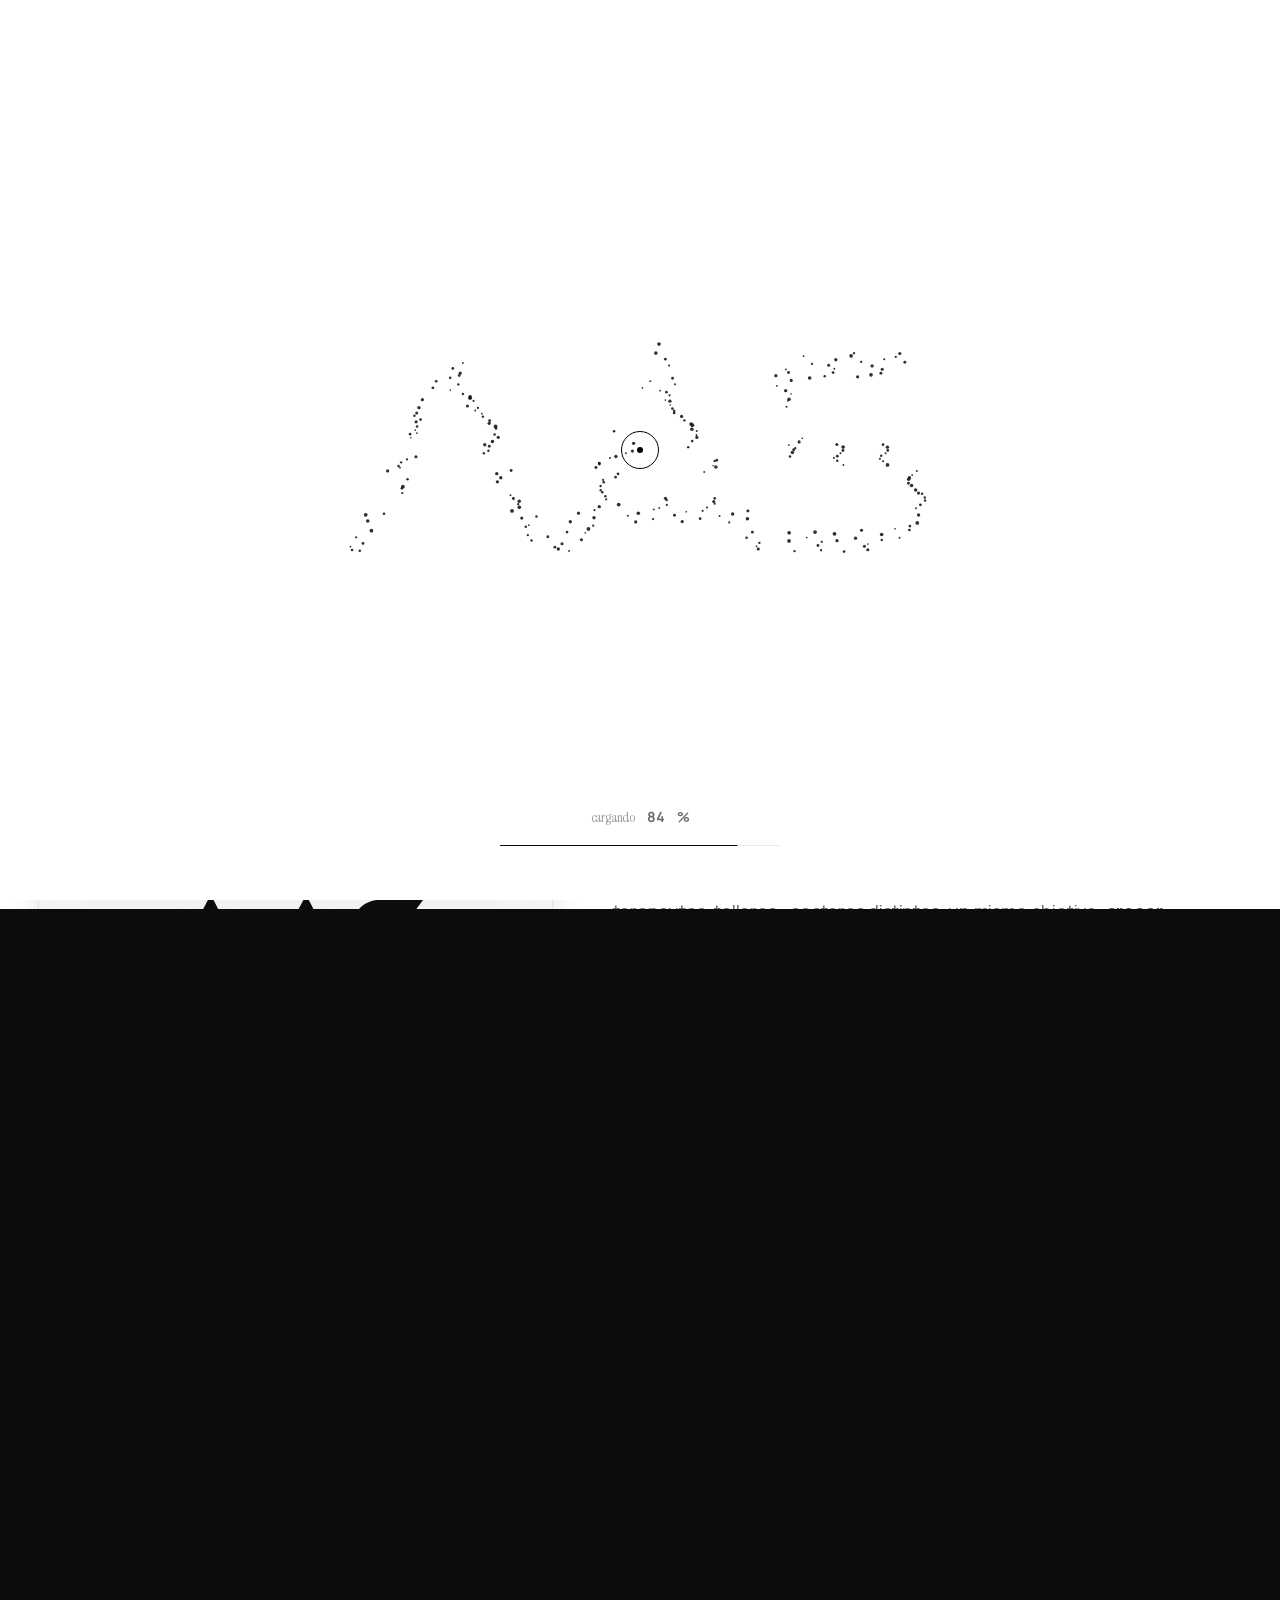
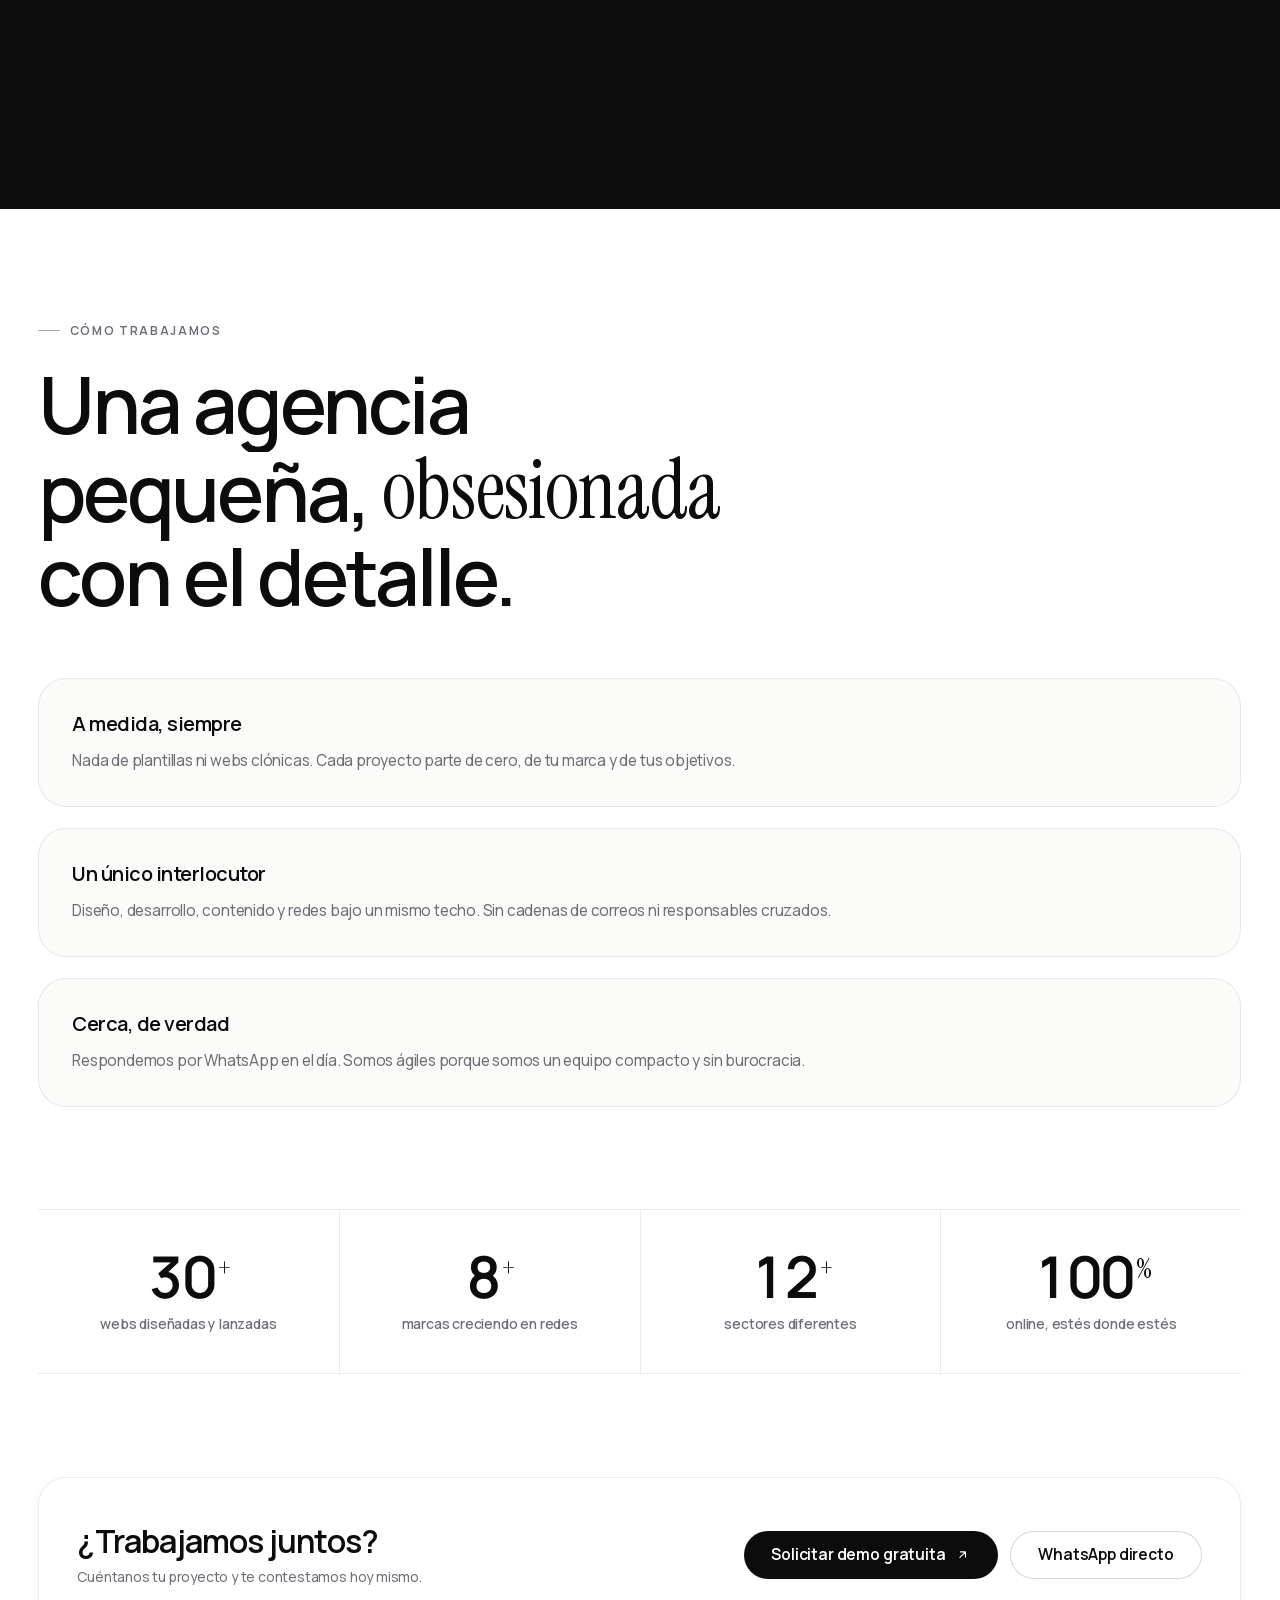
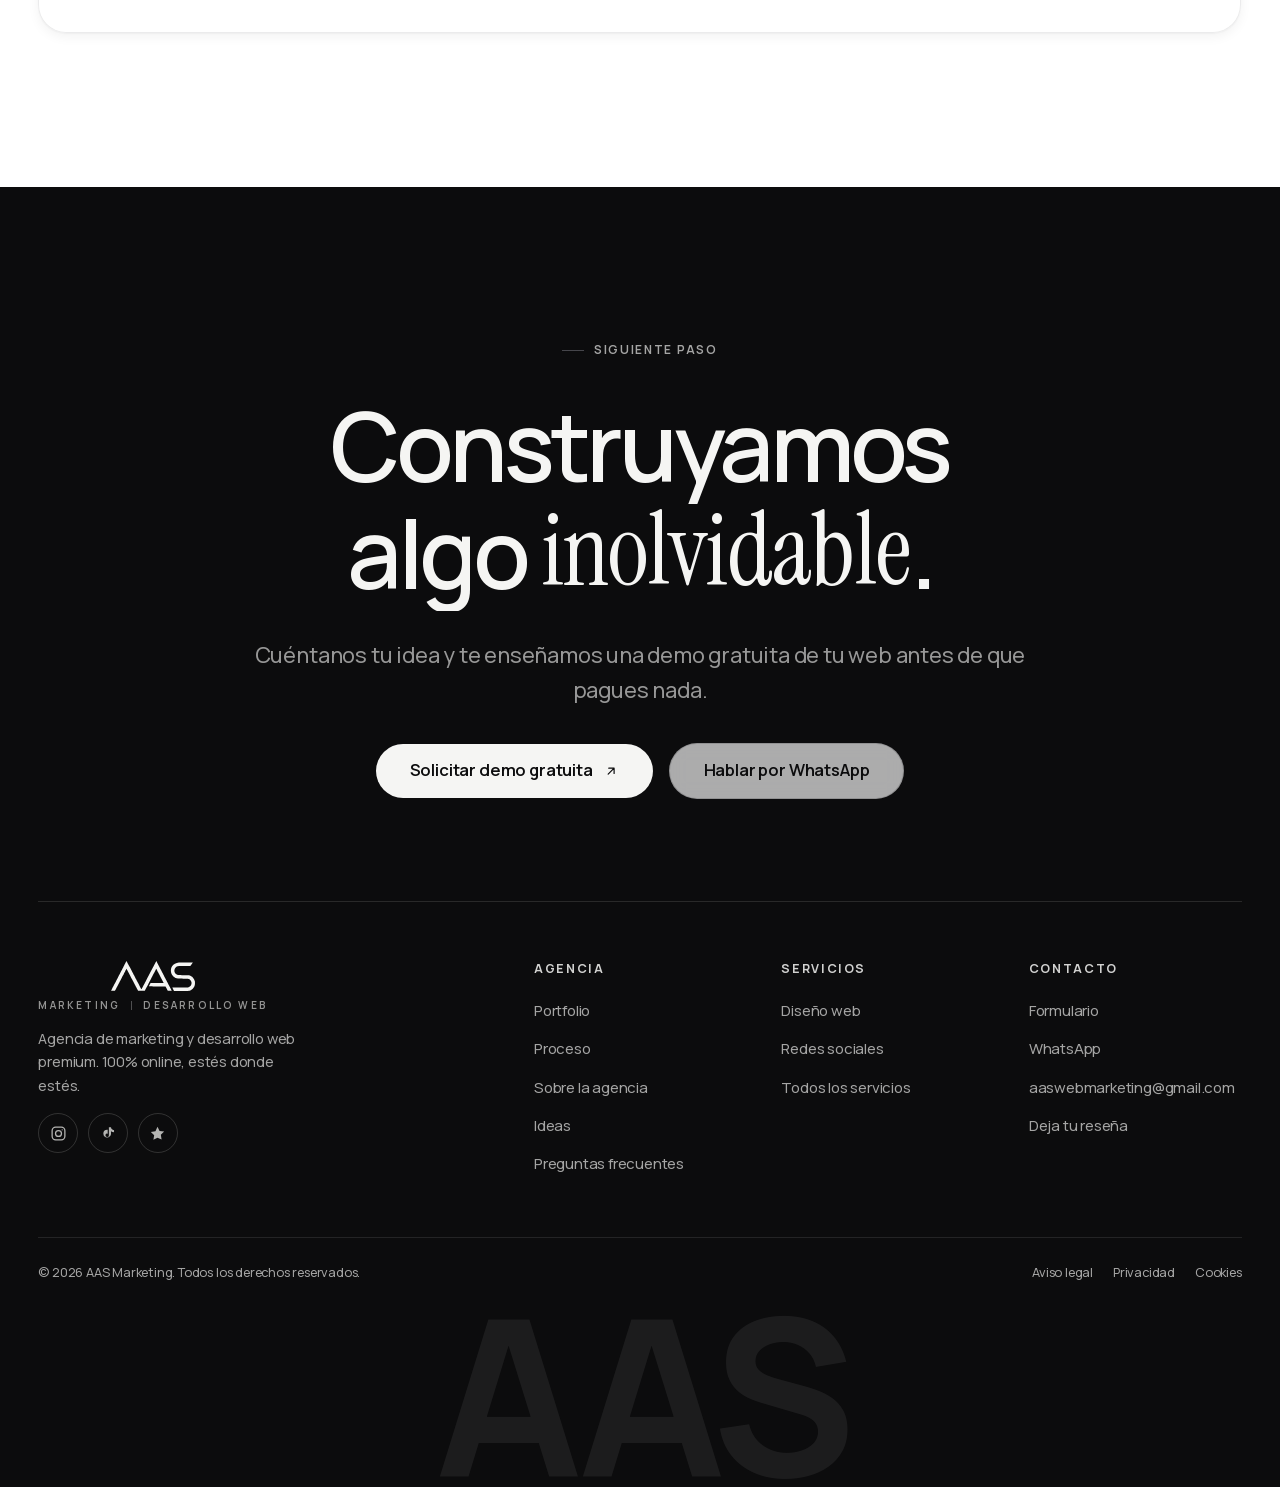
==== commit fdf9bf67: "Testimonios: +20 reseñas de Google y badge de valoración 5,0 - Añade 20 reseñas reales nuevas de Goo" ====
--- a/agencia/index.html
+++ b/agencia/index.html
@@ -45,7 +45,7 @@
       } catch (e) {}
     })();
   </script>
-  <link rel="stylesheet" href="../assets/css/main.css?v=16979dae">
+  <link rel="stylesheet" href="../assets/css/main.css?v=1660a412">
   <script type="module" src="../assets/js/main.js?v=b2ac2a99"></script>
   <script type="application/ld+json">{"@context":"https://schema.org","@graph":[{"@type":"BreadcrumbList","itemListElement":[{"@type":"ListItem","position":1,"name":"Inicio","item":"https://www.aasmarketing.com/"},{"@type":"ListItem","position":2,"name":"Agencia","item":"https://www.aasmarketing.com/agencia/"}]},{"@type":"ProfessionalService","@id":"https://www.aasmarketing.com/#org","name":"AAS Marketing","alternateName":"AAS Marketing · Desarrollo Web","description":"Agencia de marketing y desarrollo web premium: diseño de webs, tiendas online, landing pages, gestión de redes sociales, SEO, branding y automatizaciones.","slogan":"Marketing · Desarrollo Web","url":"https://www.aasmarketing.com","email":"aaswebmarketing@gmail.com","telephone":"+34 695 850 590","logo":"https://www.aasmarketing.com/assets/img/logo-aas.svg","image":"https://www.aasmarketing.com/assets/img/og.jpg","priceRange":"$$","areaServed":"España y trabajo remoto internacional","serviceType":["Diseño web","Tiendas online","Landing pages","Gestión de redes sociales","SEO","Branding","Edición de vídeo","Automatizaciones"],"sameAs":["https://www.instagram.com/aas_webmarketing/"]}]}</script>
 </head>
--- a/assets/css/main.css
+++ b/assets/css/main.css
@@ -1740,6 +1740,26 @@
 .review-cta .btn .sc-g { display: inline-grid; place-items: center; width: 1.05em; height: 1.05em; }
 .review-cta .btn .sc-g svg { width: 100%; height: 100%; }
 
+/* Badge de valoración de Google (bajo el titular de testimonios) */
+.g-rating {
+  display: inline-flex;
+  align-items: center;
+  gap: 0.5rem;
+  padding: 0.5rem 1.05rem;
+  border-radius: var(--r-pill);
+  border: 1px solid var(--line-strong);
+  background: var(--bg-card);
+  font-size: 0.92rem;
+  font-weight: 600;
+  color: var(--ink-mute);
+  transition: transform 0.3s var(--ease-out), box-shadow 0.3s, border-color 0.3s;
+}
+.g-rating:hover { transform: translateY(-2px); box-shadow: var(--shadow-s); border-color: var(--ink-mute); }
+.g-rating .sc-g { display: inline-grid; place-items: center; width: 1.15em; height: 1.15em; }
+.g-rating .sc-g svg { width: 100%; height: 100%; }
+.g-rating .stars { color: #f5a623; letter-spacing: 1.5px; font-size: 0.95em; }
+.g-rating b { color: var(--ink); font-weight: 800; font-variant-numeric: tabular-nums; }
+
 /* Iconos sociales del footer */
 .footer-social { display: flex; gap: 0.6rem; }
 .footer-social a {
@@ -1820,57 +1840,136 @@
 .value-item strong { color: var(--ink); font-weight: 650; display: block; margin-bottom: 0.2rem; }
 .value-item p { font-size: 0.95rem; color: var(--ink-mute); }
 
-/* ---------- 16 · FORMULARIO ---------- */
-.contact-layout { display: grid; grid-template-columns: 1fr 0.72fr; gap: var(--s-4); align-items: start; }
-
-.form {
-  display: grid;
-  gap: 1.6rem;
-  padding: clamp(1.75rem, 3.5vw, 3rem);
+/* ---------- 16 · FORMULARIO CONVERSACIONAL ---------- */
+.qform-wrap { max-width: 720px; margin-inline: auto; }
+
+.qform {
+  position: relative;
   border-radius: var(--r-l);
   border: 1px solid var(--line);
   background: var(--bg-card);
   box-shadow: var(--shadow-s);
-  position: relative;
+  padding: clamp(1.5rem, 4vw, 2.75rem);
   overflow: hidden;
 }
-.form-row { display: grid; grid-template-columns: 1fr 1fr; gap: 1.6rem; }
-
-.field { position: relative; display: grid; gap: 0.4rem; }
-.field label {
+.qform-gotcha { position: absolute; left: -5000px; width: 1px; height: 1px; opacity: 0; }
+
+/* Cabecera: atrás · contador · barra de progreso */
+.qform-head { margin-bottom: clamp(1.6rem, 4vw, 2.4rem); }
+.qform-topbar { display: flex; align-items: center; justify-content: space-between; min-height: 32px; margin-bottom: 0.9rem; }
+.qform-back {
+  display: inline-flex;
+  align-items: center;
+  gap: 0.4rem;
+  font-size: 0.85rem;
+  font-weight: 600;
+  color: var(--ink-mute);
+  padding: 0.3rem 0.15rem;
+  transition: color 0.25s, gap 0.3s var(--ease-out);
+}
+.qform-back svg { width: 15px; height: 15px; transform: rotate(180deg); }
+.qform-back:hover { color: var(--ink); gap: 0.6rem; }
+.qform-back[hidden] { display: none; }
+.qform-count { font-size: 0.8rem; font-weight: 600; color: var(--ink-faint); font-variant-numeric: tabular-nums; }
+.qform-count b { color: var(--ink); font-weight: 750; }
+.qform-count span { margin-inline: 0.25rem; }
+.qform-progress { height: 3px; border-radius: 3px; background: var(--line); overflow: hidden; }
+.qform-bar { display: block; height: 100%; width: 14.28%; border-radius: inherit; background: var(--ink); transition: width 0.55s var(--ease-out); }
+
+/* Cada pregunta es un paso; con JS solo se ve el activo. Sin JS se apilan
+   y el formulario sigue funcionando y enviándose a FormSubmit igual. */
+.qform-stage { position: relative; }
+.qstep { display: grid; gap: 0.55rem; border: none; padding: 0; margin: 0; min-inline-size: 0; }
+.qform-stage .qstep + .qstep { margin-top: 2.4rem; }
+.js .qform-stage .qstep + .qstep { margin-top: 0; }
+.js .qstep { display: none; }
+.js .qstep.is-active { display: grid; animation: qstep-in 0.5s var(--ease-out); }
+.js .qstep.is-active.is-back { animation-name: qstep-in-back; }
+@keyframes qstep-in { from { opacity: 0; transform: translateY(16px); } to { opacity: 1; transform: none; } }
+@keyframes qstep-in-back { from { opacity: 0; transform: translateY(-16px); } to { opacity: 1; transform: none; } }
+
+.qstep-q {
+  font-size: clamp(1.5rem, 1.1rem + 2vw, 2.05rem);
+  font-weight: 600;
+  letter-spacing: -0.03em;
+  line-height: 1.16;
+  color: var(--ink);
+}
+.qstep-q .qstep-opt {
   font-size: 0.8rem;
+  font-weight: 550;
+  letter-spacing: 0.02em;
+  color: var(--ink-faint);
+  vertical-align: middle;
+  margin-left: 0.35rem;
+}
+.qstep-hint { font-size: 0.98rem; color: var(--ink-mute); margin-bottom: 0.45rem; }
+.qstep-hint .count { font-variant-numeric: tabular-nums; font-size: 0.8rem; color: var(--ink-faint); margin-left: 0.35rem; }
+.qstep-err {
+  font-size: 0.82rem;
+  font-weight: 550;
+  color: var(--err);
+  min-height: 1.1em;
+  opacity: 0;
+  transform: translateY(-3px);
+  transition: opacity 0.3s, transform 0.3s var(--ease-out);
+}
+.qstep.is-invalid .qstep-err { opacity: 1; transform: none; }
+.qstep-nav { display: flex; align-items: center; gap: 1.1rem 1.25rem; flex-wrap: wrap; margin-top: 1rem; }
+.qstep-tip { font-size: 0.8rem; color: var(--ink-faint); }
+.qstep-tip kbd {
+  font-family: var(--font-sans);
+  font-size: 0.72rem;
   font-weight: 650;
-  letter-spacing: 0.04em;
-  color: var(--ink-soft);
-  display: flex;
-  justify-content: space-between;
-  align-items: baseline;
-}
-.field label .opt { font-weight: 500; color: var(--ink-faint); font-size: 0.72rem; }
-.field .control {
-  position: relative;
+  padding: 0.15rem 0.45rem;
+  border-radius: 6px;
+  border: 1px solid var(--line-strong);
+  color: var(--ink-mute);
+  background: var(--bg);
+}
+.qstep-skip {
+  font-size: 0.85rem;
+  font-weight: 600;
+  color: var(--ink-mute);
+  text-decoration: underline;
+  text-underline-offset: 3px;
+  transition: color 0.25s;
+}
+.qstep-skip:hover { color: var(--ink); }
+
+/* Resumen del último paso */
+.qsummary { display: grid; gap: 0.7rem; margin: 0.4rem 0 0.4rem; }
+.qsummary div { display: grid; grid-template-columns: minmax(88px, auto) 1fr; gap: 0.4rem 1rem; align-items: baseline; padding-bottom: 0.7rem; border-bottom: 1px solid var(--line); }
+.qsummary dt { font-size: 0.76rem; font-weight: 700; letter-spacing: 0.06em; text-transform: uppercase; color: var(--ink-faint); }
+.qsummary dd { font-size: 0.95rem; color: var(--ink); overflow-wrap: anywhere; }
+.qsummary dd.is-empty { color: var(--ink-faint); font-style: italic; }
+
+.control {
+  position: relative;
+  display: block;
   border-radius: var(--r-s);
   border: 1px solid var(--line-strong);
   background: var(--bg);
   transition: border-color 0.3s, box-shadow 0.3s, transform 0.3s var(--ease-out);
 }
-.field input, .field textarea, .field select {
+.control input, .control textarea {
   width: 100%;
-  padding: 0.95rem 2.8rem 0.95rem 1.1rem;
-  font-size: 1rem;
+  padding: 1.05rem 2.9rem 1.05rem 1.15rem;
+  font-size: 1.05rem;
   color: var(--ink);
+  background: transparent;
   border-radius: inherit;
   outline: none;
 }
-.field textarea { min-height: 150px; resize: vertical; padding-right: 1.1rem; }
-.field input::placeholder, .field textarea::placeholder { color: var(--ink-faint); }
-.field .control:focus-within {
+.control textarea { min-height: 150px; resize: vertical; padding-right: 1.15rem; line-height: 1.55; }
+.control input::placeholder, .control textarea::placeholder { color: var(--ink-faint); }
+.control:focus-within {
   border-color: var(--ink);
   box-shadow: 0 0 0 3.5px color-mix(in srgb, var(--ink) 9%, transparent);
   transform: translateY(-1px);
 }
 /* Línea inferior que se dibuja al enfocar */
-.field .control::after {
+.control::after {
   content: "";
   position: absolute;
   left: 8%; right: 8%;
@@ -1880,8 +1979,8 @@
   transform: scaleX(0);
   transition: transform 0.45s var(--ease-out);
 }
-.field .control:focus-within::after { transform: scaleX(1); }
-.field .state-ico {
+.control:focus-within::after { transform: scaleX(1); }
+.state-ico {
   position: absolute;
   right: 0.9rem;
   top: 50%;
@@ -1893,23 +1992,12 @@
   opacity: 0;
   transition: opacity 0.25s, transform 0.35s var(--ease-spring);
 }
-.field .state-ico svg { width: 11px; height: 11px; }
-.field.is-valid .state-ico.ok, .field.is-invalid .state-ico.ko { opacity: 1; transform: translateY(-50%) scale(1); }
-.field .state-ico.ok { background: color-mix(in srgb, var(--ok) 14%, transparent); color: var(--ok); }
-.field .state-ico.ko { background: color-mix(in srgb, var(--err) 12%, transparent); color: var(--err); }
-.field.is-invalid .control { border-color: color-mix(in srgb, var(--err) 55%, var(--line-strong)); }
-.field.is-invalid .control::after { background: var(--err); transform: scaleX(1); }
-.field .field-err {
-  font-size: 0.78rem;
-  font-weight: 550;
-  color: var(--err);
-  min-height: 1.1em;
-  opacity: 0;
-  transform: translateY(-3px);
-  transition: opacity 0.3s, transform 0.3s var(--ease-out);
-}
-.field.is-invalid .field-err { opacity: 1; transform: none; }
-.field .count { font-variant-numeric: tabular-nums; font-size: 0.72rem; color: var(--ink-faint); }
+.state-ico svg { width: 11px; height: 11px; }
+.qstep.is-valid .state-ico.ok, .qstep.is-invalid .state-ico.ko { opacity: 1; transform: translateY(-50%) scale(1); }
+.state-ico.ok { background: color-mix(in srgb, var(--ok) 14%, transparent); color: var(--ok); }
+.state-ico.ko { background: color-mix(in srgb, var(--err) 12%, transparent); color: var(--err); }
+.qstep.is-invalid .control { border-color: color-mix(in srgb, var(--err) 55%, var(--line-strong)); }
+.qstep.is-invalid .control::after { background: var(--err); transform: scaleX(1); }
 
 /* Selector de servicio como chips */
 .chip-set { display: flex; flex-wrap: wrap; gap: 0.55rem; }
@@ -1934,8 +2022,8 @@
 .chip-set input:checked + span::before { content: "✓"; opacity: 1; }
 .chip-set input:focus-visible + span { outline: 2px solid var(--ink); outline-offset: 3px; }
 
-.form .consent { display: flex; gap: 0.7rem; align-items: flex-start; font-size: 0.82rem; color: var(--ink-mute); }
-.form .consent input {
+.qform .consent { display: flex; gap: 0.7rem; align-items: flex-start; font-size: 0.85rem; color: var(--ink-mute); margin-top: 0.4rem; }
+.qform .consent input {
   appearance: none;
   flex: none;
   width: 19px; height: 19px;
@@ -1947,11 +2035,10 @@
   transition: background 0.25s, border-color 0.25s, transform 0.3s var(--ease-spring);
   cursor: pointer;
 }
-.form .consent input:checked { background: var(--ink); border-color: var(--ink); transform: scale(1.05); }
-.form .consent input:checked::after { content: "✓"; color: var(--bg); font-size: 0.7rem; font-weight: 800; }
-.form .consent a { text-decoration: underline; text-underline-offset: 2px; }
-
-.form-submit { display: flex; align-items: center; gap: 1.25rem; flex-wrap: wrap; }
+.qform .consent input:checked { background: var(--ink); border-color: var(--ink); transform: scale(1.05); }
+.qform .consent input:checked::after { content: "✓"; color: var(--bg); font-size: 0.7rem; font-weight: 800; }
+.qform .consent a { text-decoration: underline; text-underline-offset: 2px; }
+
 .btn-submit { min-width: 220px; position: relative; }
 .btn-submit .txt-2 { position: absolute; opacity: 0; transform: translateY(12px); }
 .btn-submit .txt-1, .btn-submit .txt-2 { transition: opacity 0.3s, transform 0.4s var(--ease-out); display: inline-flex; align-items: center; gap: 0.5rem; }
@@ -1983,7 +2070,7 @@
   transition: opacity 0.5s, transform 0.6s var(--ease-out), visibility 0s 0.5s;
   z-index: 5;
 }
-.form.is-sent .form-success { opacity: 1; visibility: visible; transform: none; transition: opacity 0.5s, transform 0.6s var(--ease-out); }
+.qform.is-sent .form-success { opacity: 1; visibility: visible; transform: none; transition: opacity 0.5s, transform 0.6s var(--ease-out); }
 .form-success .check {
   width: 74px; height: 74px;
   border-radius: 50%;
@@ -1997,12 +2084,12 @@
   stroke-dasharray: 40;
   stroke-dashoffset: 40;
 }
-.form.is-sent .check svg path { animation: draw-check 0.7s var(--ease-out) 0.35s forwards; }
+.qform.is-sent .check svg path { animation: draw-check 0.7s var(--ease-out) 0.35s forwards; }
 @keyframes draw-check { to { stroke-dashoffset: 0; } }
 .form-success [data-send-another] { margin-top: 0.4rem; }
 
-/* Panel lateral de contacto */
-.contact-aside { display: grid; gap: 1.1rem; position: sticky; top: calc(var(--nav-h) + 24px); }
+/* Alternativas de contacto (bajo el formulario) */
+.contact-alts { display: grid; grid-template-columns: repeat(3, 1fr); gap: 1.1rem; max-width: 720px; margin: var(--s-4) auto 0; }
 .contact-card {
   padding: 1.6rem 1.7rem;
   border-radius: var(--r-m);
@@ -2329,8 +2416,7 @@
   .work-item .work-info, .work-item.is-flip .work-info { grid-column: 1 / -1; order: 2; }
   .work-grid { grid-template-columns: repeat(2, 1fr); }
   .demo-band .demo-grid { grid-template-columns: 1fr; }
-  .contact-layout { grid-template-columns: 1fr; }
-  .contact-aside { position: static; grid-template-columns: repeat(2, 1fr); }
+  .contact-alts { grid-template-columns: repeat(3, 1fr); }
   .about-grid { grid-template-columns: 1fr; }
   .about-photo { position: static; max-width: 420px; }
   .footer-main { grid-template-columns: 1fr 1fr; }
@@ -2355,7 +2441,7 @@
 }
 
 @media (max-width: 640px) {
-  .grid-2, .grid-3, .form-row, .work-grid, .blog-grid, .contact-aside { grid-template-columns: 1fr; }
+  .grid-2, .grid-3, .work-grid, .blog-grid, .contact-alts { grid-template-columns: 1fr; }
   .bento-cell, .bento-cell.is-wide { grid-column: span 12; min-height: 260px; }
   .hero h1 { font-size: clamp(2.7rem, 12vw, 4rem); max-width: 18ch; }
   .hero-stage { aspect-ratio: 4 / 3; }
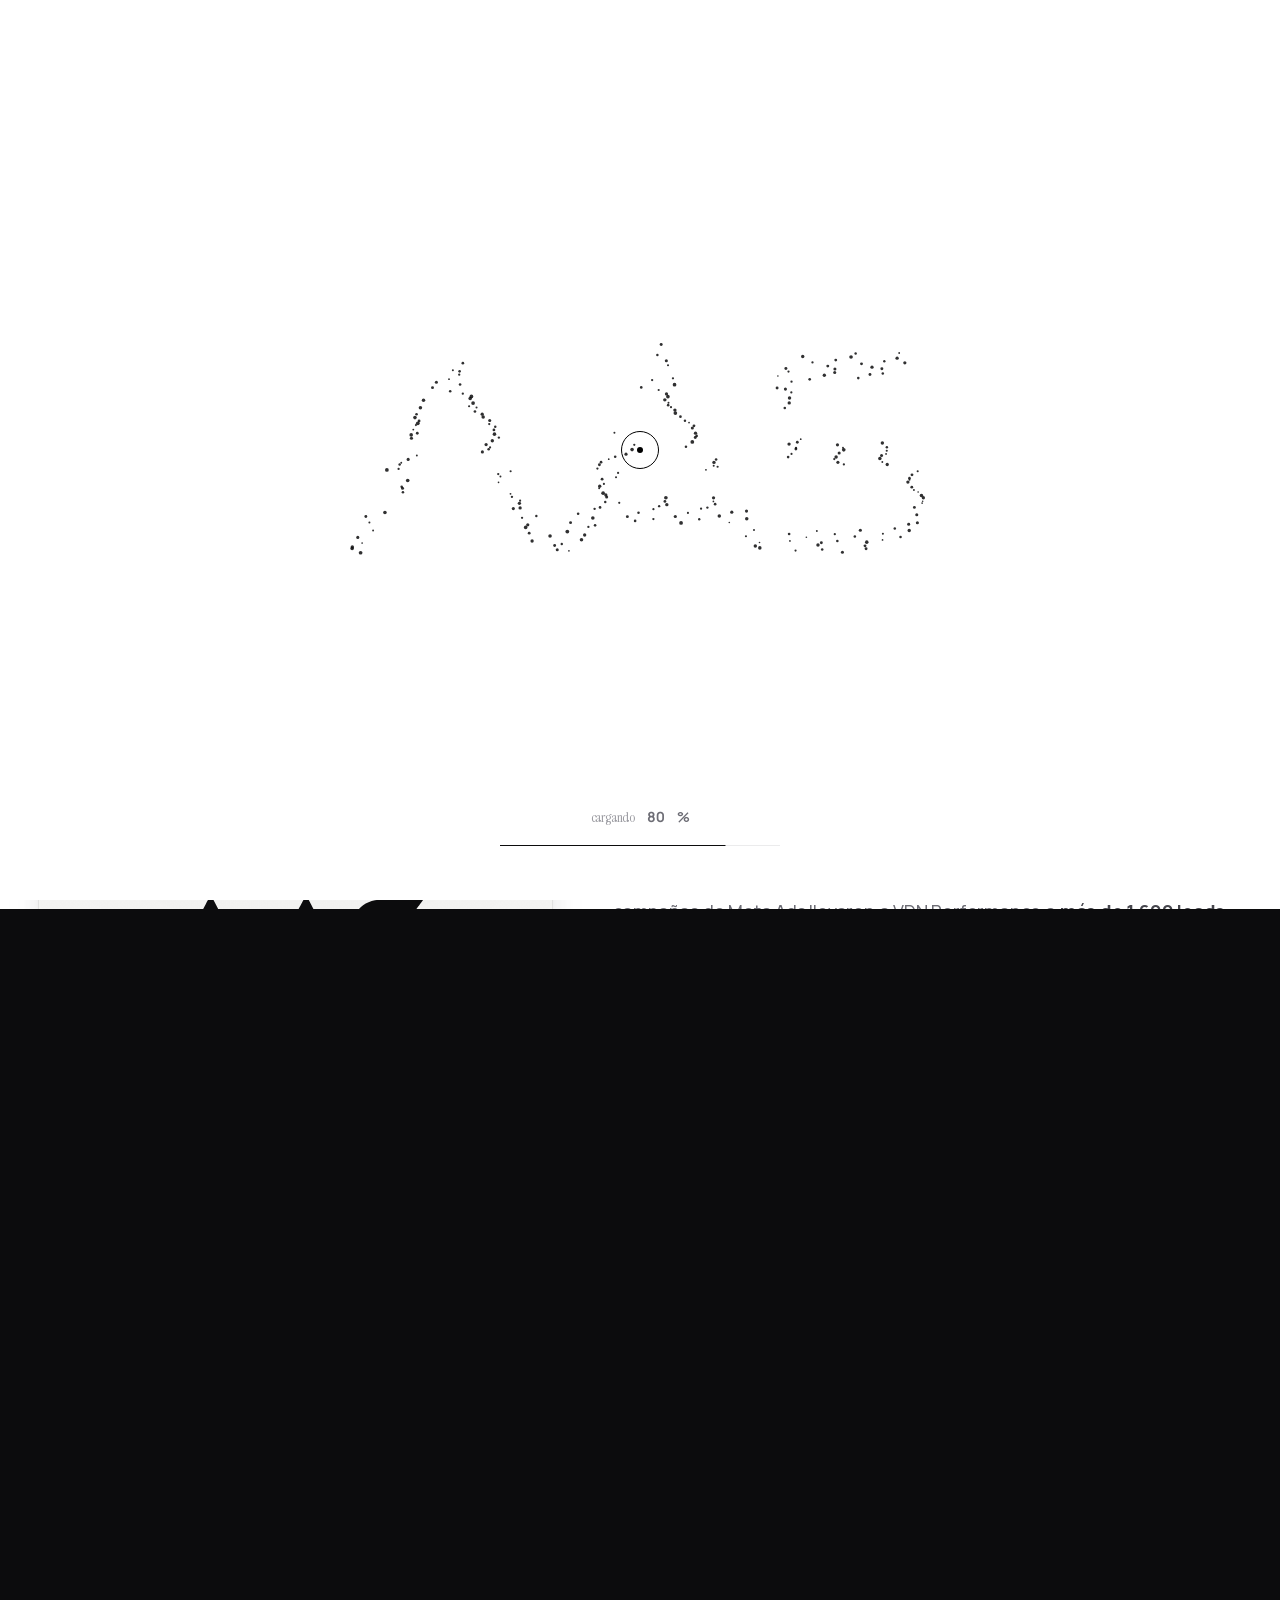
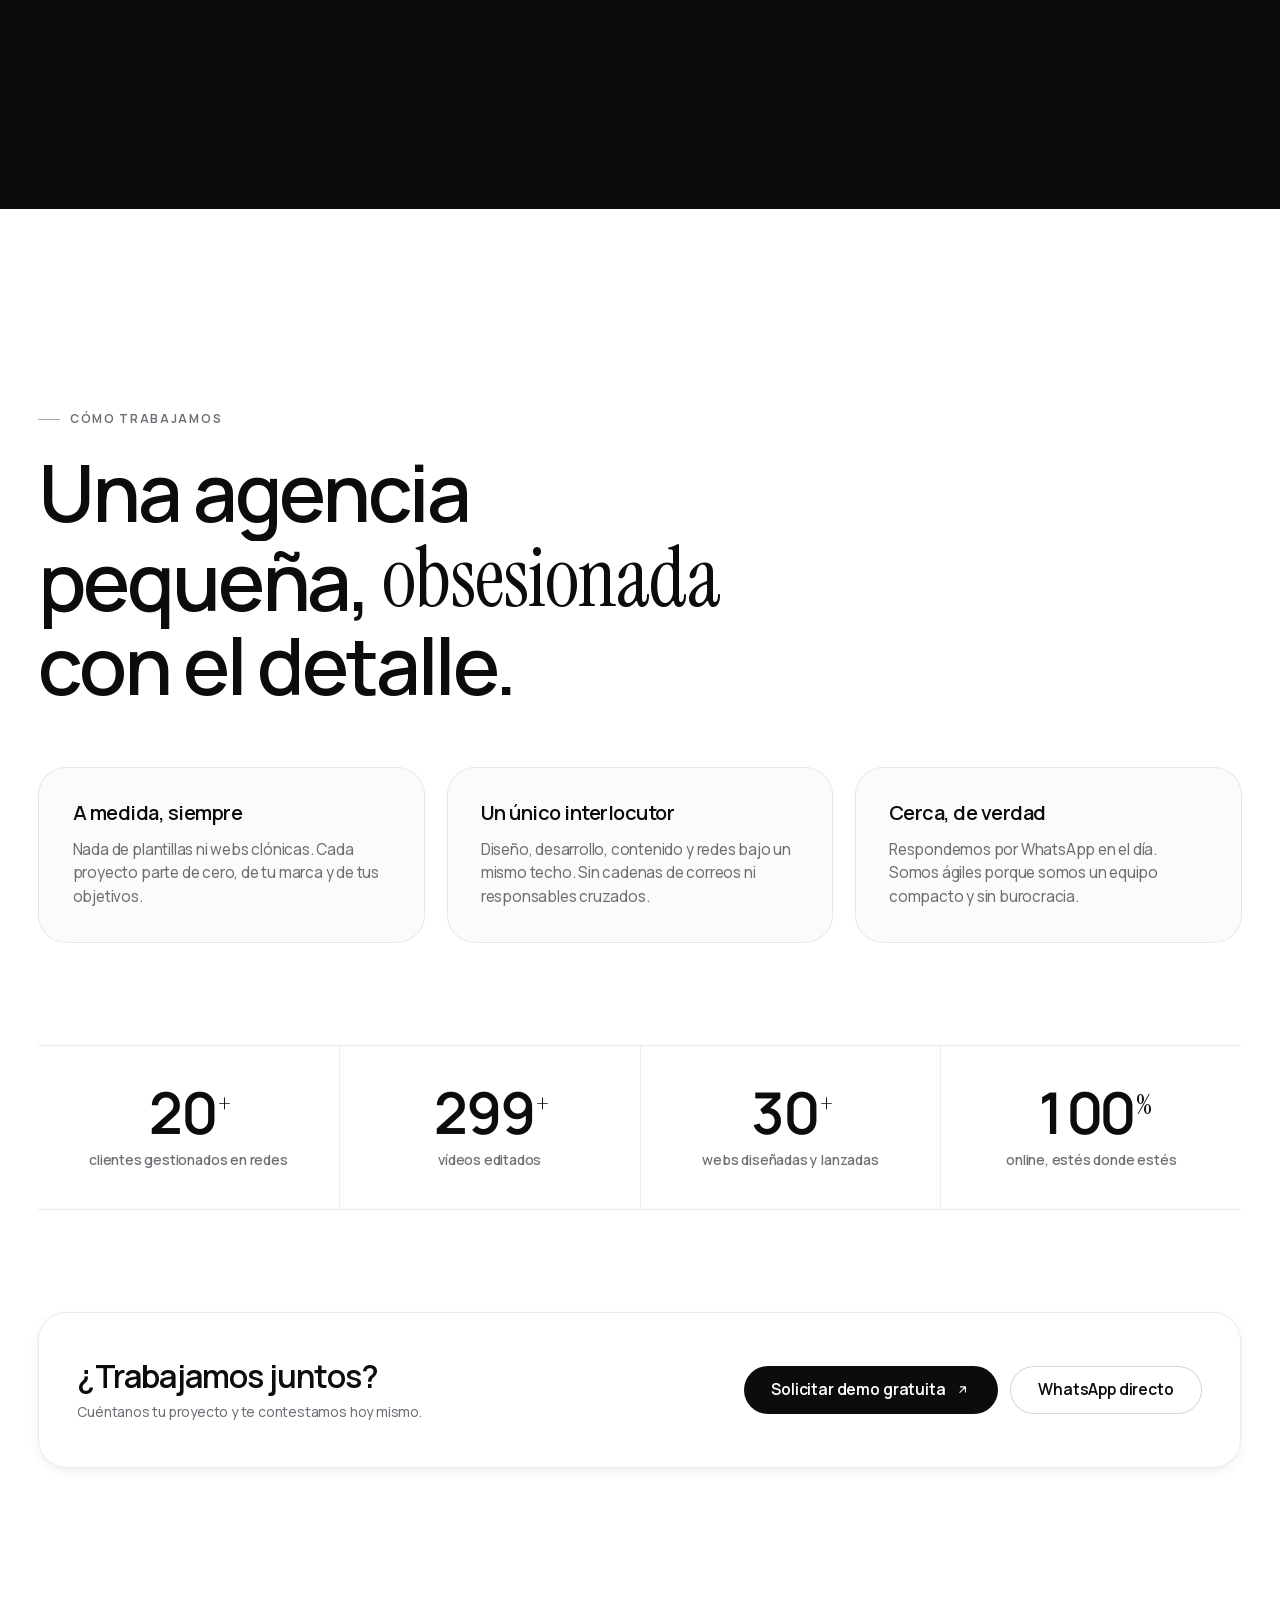
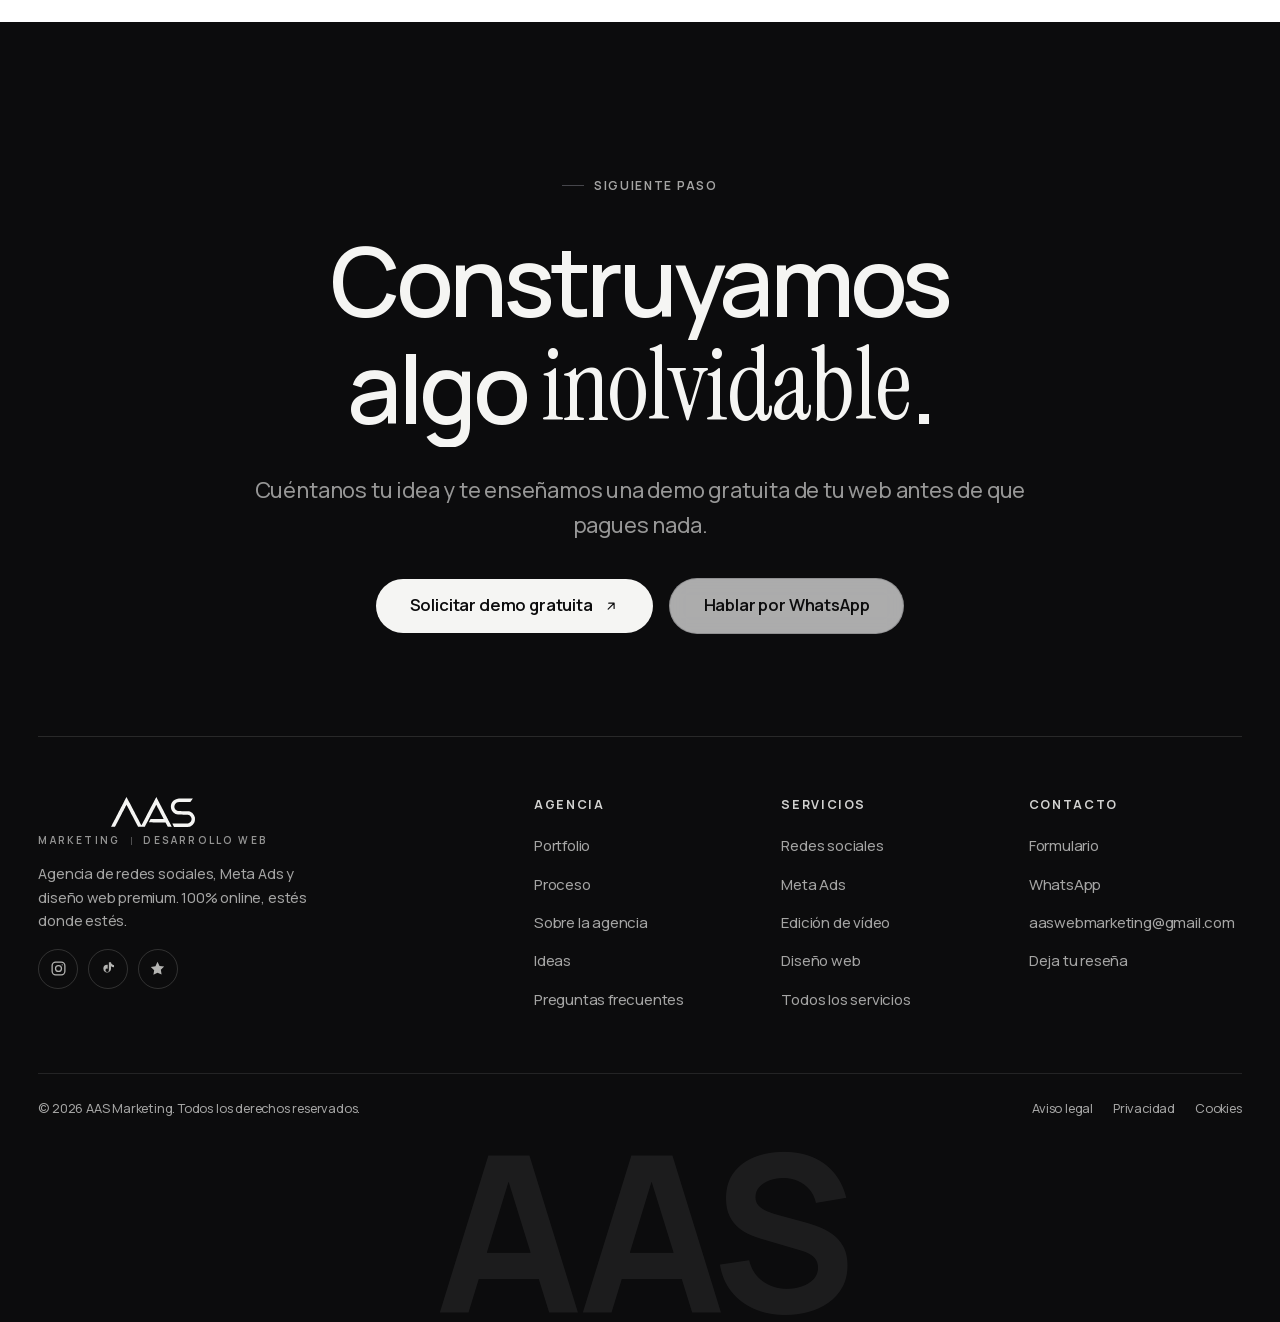
==== commit f4c2f288: "Rediseño: redes sociales, Meta Ads y vídeo como protagonistas - Inicio: nuevo hero con reels y cifra" ====
--- a/agencia/index.html
+++ b/agencia/index.html
@@ -3,8 +3,8 @@
 <head>
   <meta charset="utf-8">
   <meta name="viewport" content="width=device-width, initial-scale=1">
-  <title>Agencia · AAS Marketing, diseño web y crecimiento digital</title>
-  <meta name="description" content="AAS Marketing es una agencia de marketing y desarrollo web premium. Más de 30 webs lanzadas y 8+ marcas gestionadas en redes sociales. 100% online, trabajo a medida.">
+  <title>Agencia · AAS Marketing, redes sociales, Meta Ads y diseño web</title>
+  <meta name="description" content="AAS Marketing es una agencia de redes sociales, Meta Ads y diseño web. +20 clientes gestionados en redes, +300 vídeos editados y +30 webs lanzadas. 100% online, trabajo a medida.">
   <link rel="canonical" href="https://www.aasmarketing.com/agencia/">
   <meta name="theme-color" content="#ffffff">
   <meta name="author" content="AAS Marketing">
@@ -12,16 +12,16 @@
   <meta property="og:type" content="website">
   <meta property="og:site_name" content="AAS Marketing">
   <meta property="og:locale" content="es_ES">
-  <meta property="og:title" content="Agencia · AAS Marketing, diseño web y crecimiento digital">
-  <meta property="og:description" content="AAS Marketing es una agencia de marketing y desarrollo web premium. Más de 30 webs lanzadas y 8+ marcas gestionadas en redes sociales. 100% online, trabajo a medida.">
+  <meta property="og:title" content="Agencia · AAS Marketing, redes sociales, Meta Ads y diseño web">
+  <meta property="og:description" content="AAS Marketing es una agencia de redes sociales, Meta Ads y diseño web. +20 clientes gestionados en redes, +300 vídeos editados y +30 webs lanzadas. 100% online, trabajo a medida.">
   <meta property="og:url" content="https://www.aasmarketing.com/agencia/">
   <meta property="og:image" content="https://www.aasmarketing.com/assets/img/og.jpg">
   <meta property="og:image:width" content="1200">
   <meta property="og:image:height" content="630">
   <meta property="og:image:alt" content="AAS Marketing · Diseño web premium y crecimiento digital">
   <meta name="twitter:card" content="summary_large_image">
-  <meta name="twitter:title" content="Agencia · AAS Marketing, diseño web y crecimiento digital">
-  <meta name="twitter:description" content="AAS Marketing es una agencia de marketing y desarrollo web premium. Más de 30 webs lanzadas y 8+ marcas gestionadas en redes sociales. 100% online, trabajo a medida.">
+  <meta name="twitter:title" content="Agencia · AAS Marketing, redes sociales, Meta Ads y diseño web">
+  <meta name="twitter:description" content="AAS Marketing es una agencia de redes sociales, Meta Ads y diseño web. +20 clientes gestionados en redes, +300 vídeos editados y +30 webs lanzadas. 100% online, trabajo a medida.">
   <meta name="twitter:image" content="https://www.aasmarketing.com/assets/img/og.jpg">
   <link rel="icon" href="../assets/img/favicon.svg" type="image/svg+xml">
   <link rel="icon" href="../favicon.ico" sizes="any">
@@ -45,9 +45,9 @@
       } catch (e) {}
     })();
   </script>
-  <link rel="stylesheet" href="../assets/css/main.css?v=1660a412">
-  <script type="module" src="../assets/js/main.js?v=b2ac2a99"></script>
-  <script type="application/ld+json">{"@context":"https://schema.org","@graph":[{"@type":"BreadcrumbList","itemListElement":[{"@type":"ListItem","position":1,"name":"Inicio","item":"https://www.aasmarketing.com/"},{"@type":"ListItem","position":2,"name":"Agencia","item":"https://www.aasmarketing.com/agencia/"}]},{"@type":"ProfessionalService","@id":"https://www.aasmarketing.com/#org","name":"AAS Marketing","alternateName":"AAS Marketing · Desarrollo Web","description":"Agencia de marketing y desarrollo web premium: diseño de webs, tiendas online, landing pages, gestión de redes sociales, SEO, branding y automatizaciones.","slogan":"Marketing · Desarrollo Web","url":"https://www.aasmarketing.com","email":"aaswebmarketing@gmail.com","telephone":"+34 695 850 590","logo":"https://www.aasmarketing.com/assets/img/logo-aas.svg","image":"https://www.aasmarketing.com/assets/img/og.jpg","priceRange":"$$","areaServed":"España y trabajo remoto internacional","serviceType":["Diseño web","Tiendas online","Landing pages","Gestión de redes sociales","SEO","Branding","Edición de vídeo","Automatizaciones"],"sameAs":["https://www.instagram.com/aas_webmarketing/"]}]}</script>
+  <link rel="stylesheet" href="../assets/css/main.css?v=8ce97c67">
+  <script type="module" src="../assets/js/main.js?v=3df3f9ae"></script>
+  <script type="application/ld+json">{"@context":"https://schema.org","@graph":[{"@type":"BreadcrumbList","itemListElement":[{"@type":"ListItem","position":1,"name":"Inicio","item":"https://www.aasmarketing.com/"},{"@type":"ListItem","position":2,"name":"Agencia","item":"https://www.aasmarketing.com/agencia/"}]},{"@type":"ProfessionalService","@id":"https://www.aasmarketing.com/#org","name":"AAS Marketing","alternateName":"AAS Marketing · Desarrollo Web","description":"Agencia de marketing digital especializada en gestión de redes sociales, campañas de Meta Ads y edición de vídeo, y en diseño web premium, tiendas online, SEO y automatizaciones.","slogan":"Marketing · Desarrollo Web","url":"https://www.aasmarketing.com","email":"aaswebmarketing@gmail.com","telephone":"+34 695 850 590","logo":"https://www.aasmarketing.com/assets/img/logo-aas.svg","image":"https://www.aasmarketing.com/assets/img/og.jpg","priceRange":"$$","areaServed":"España y trabajo remoto internacional","serviceType":["Gestión de redes sociales","Meta Ads","Edición de vídeo","Diseño web","Tiendas online","Landing pages","SEO","Branding","Automatizaciones"],"sameAs":["https://www.instagram.com/aas_webmarketing/"]}]}</script>
 </head>
 <body>
   <div class="loader" aria-hidden="true">
@@ -104,7 +104,7 @@
       </nav>
         <p class="eyebrow" data-reveal>La agencia</p>
         <h1 data-split>Somos <em class="accent">AAS Marketing</em>.</h1>
-        <p class="lead" data-reveal>Una agencia de marketing y desarrollo web premium. Ayudamos a negocios y marcas a verse tan bien online como lo son en la realidad, y a convertir esa imagen en clientes.</p>
+        <p class="lead" data-reveal>Una agencia de marketing especializada en redes sociales, Meta Ads y vídeo, que además diseña webs premium. Ayudamos a negocios y marcas a verse tan bien online como lo son en la realidad, y a convertir esa imagen en clientes.</p>
       </div>
     </section>
 
@@ -120,7 +120,7 @@
           <div class="about-body">
             <p class="big-quote" data-reveal>“No hacemos webs bonitas que no venden, ni webs que venden pero dan vergüenza enseñar. Hacemos las dos cosas a la vez.”</p>
             <div class="prose" data-reveal>
-              <p>Nacimos diseñando páginas para negocios cercanos y hoy acumulamos <strong>más de 30 webs lanzadas</strong> y <strong>más de 8 marcas</strong> que nos confían sus redes sociales cada mes. Psicólogas, fisioterapeutas, estilistas, formadores, terapeutas, talleres… sectores distintos, un mismo objetivo: <strong>crecer</strong>.</p>
+              <p>Empezamos diseñando webs para negocios cercanos y hoy nuestro foco son las redes: <strong>más de 20 clientes</strong> nos confían sus redes sociales, hemos editado <strong>más de 300 vídeos</strong> (reels, YouTube y podcasts) y nuestras campañas de Meta Ads llevaron a VDN Performance a <strong>más de 1.600 leads</strong> en menos de 30 días. Y seguimos lanzando webs: <strong>más de 30</strong> hasta hoy. Psicólogas, fisioterapeutas, estilistas, formadores, terapeutas, talleres… sectores distintos, un mismo objetivo: <strong>crecer</strong>.</p>
               <p>Trabajamos 100% online, sin oficinas ni reuniones eternas. Eso nos permite ser rápidos, mantener los pies en tu proyecto y estar siempre a un WhatsApp de distancia.</p>
               <p>Cuidamos cada detalle de tu web como si fuera nuestra. Por eso te enseñamos una demo gratis antes de cobrarte nada: así ves el resultado y decides con toda la información.</p>
             </div>
@@ -171,9 +171,9 @@
         </div>
 
         <div class="stats" style="margin-top: var(--s-5)" data-reveal>
+          <div class="stat"><b><span data-count-to="20">0</span><sup>+</sup></b><span>clientes gestionados en redes</span></div>
+          <div class="stat"><b><span data-count-to="300">0</span><sup>+</sup></b><span>vídeos editados</span></div>
           <div class="stat"><b><span data-count-to="30">0</span><sup>+</sup></b><span>webs diseñadas y lanzadas</span></div>
-          <div class="stat"><b><span data-count-to="8">0</span><sup>+</sup></b><span>marcas creciendo en redes</span></div>
-          <div class="stat"><b><span data-count-to="12">0</span><sup>+</sup></b><span>sectores diferentes</span></div>
           <div class="stat"><b>100<sup>%</sup></b><span>online, estés donde estés</span></div>
         </div>
 
@@ -209,7 +209,7 @@
         <span class="brand-mark" role="img" aria-label="AAS Marketing"></span>
         <span class="brand-tagline" aria-hidden="true">Marketing<span class="sep"></span>Desarrollo Web</span>
       </span></a>
-        <p>Agencia de marketing y desarrollo web premium. 100% online, estés donde estés.</p>
+        <p>Agencia de redes sociales, Meta Ads y diseño web premium. 100% online, estés donde estés.</p>
         <div class="footer-social">
           <a href="https://www.instagram.com/aas_webmarketing/" target="_blank" rel="noopener" aria-label="Instagram"><svg width="24" height="24" viewBox="0 0 24 24" fill="none" stroke="currentColor" stroke-width="1.8" stroke-linecap="round" aria-hidden="true"><rect x="3" y="3" width="18" height="18" rx="5"/><circle cx="12" cy="12" r="4.2"/><circle cx="17.2" cy="6.8" r="0.9" fill="currentColor" stroke="none"/></svg></a>
           <a href="https://www.tiktok.com/@aas_webmarketing?lang=es-419" target="_blank" rel="noopener" aria-label="TikTok"><svg width="24" height="24" viewBox="0 0 24 24" fill="currentColor" aria-hidden="true"><path d="M16.6 5.82A4.28 4.28 0 0 1 15.54 3h-3.02v11.67a2.4 2.4 0 0 1-2.4 2.33 2.4 2.4 0 0 1-2.4-2.4 2.4 2.4 0 0 1 3.14-2.29V6.86a5.6 5.6 0 0 0-.74-.05 5.4 5.4 0 0 0-5.42 5.4 5.4 5.4 0 0 0 9.28 3.78c1-1 1.56-2.35 1.56-3.76V8.9a7.29 7.29 0 0 0 4.26 1.36V7.24a4.28 4.28 0 0 1-3.2-1.42Z"/></svg></a>
@@ -229,8 +229,10 @@
       <nav aria-label="Servicios">
         <h4>Servicios</h4>
         <ul>
+          <li><a href="../servicios/redes-sociales/">Redes sociales</a></li>
+          <li><a href="../servicios/redes-sociales/#meta-ads">Meta Ads</a></li>
+          <li><a href="../servicios/redes-sociales/#edicion-video">Edición de vídeo</a></li>
           <li><a href="../servicios/diseno-web/">Diseño web</a></li>
-          <li><a href="../servicios/redes-sociales/">Redes sociales</a></li>
           <li><a href="../servicios/">Todos los servicios</a></li>
         </ul>
       </nav>
--- a/assets/css/main.css
+++ b/assets/css/main.css
@@ -2707,3 +2707,287 @@
   .t-modal-card { transition: opacity 0.2s; transform: none; }
   .t-modal-close:hover { transform: none; }
 }
+
+/* ---------- 21 · REDES, META ADS Y VÍDEO ---------- */
+/* Hero: composición de móviles con reels (sustituye a las capturas web) */
+.hero-stage.is-reels { aspect-ratio: 1 / 1.02; }
+.hero-stage .phone {
+  position: absolute;
+  display: block;
+  aspect-ratio: 9 / 16;
+  border-radius: clamp(18px, 2.2vw, 30px);
+  overflow: hidden;
+  border: clamp(4px, 0.45vw, 6px) solid #0c0c0d;
+  outline: 1px solid var(--line-strong);
+  box-shadow: var(--shadow-l);
+  background: #111;
+  pointer-events: auto;
+  transform: perspective(1400px) rotateY(var(--base-ry, 0deg)) rotateX(var(--base-rx, 0deg));
+  will-change: transform;
+}
+[data-theme="dark"] .hero-stage .phone { border-color: #1d1d20; }
+.hero-stage .phone img,
+.hero-stage .phone video { width: 100%; height: 100%; object-fit: cover; display: block; }
+.hero-stage .phone-main { width: 44%; left: 28%; top: 3%; z-index: 3; --base-ry: -5deg; --base-rx: 2deg; }
+.hero-stage .phone-l { width: 33%; left: 0; top: 24%; z-index: 2; --base-ry: 14deg; }
+.hero-stage .phone-r { width: 33%; right: 0; top: 13%; z-index: 1; --base-ry: -14deg; }
+.hero-chip {
+  position: absolute;
+  z-index: 4;
+  display: inline-flex;
+  align-items: center;
+  gap: 0.55rem;
+  padding: 0.6rem 0.95rem 0.6rem 0.7rem;
+  border-radius: var(--r-pill);
+  background: var(--glass-strong);
+  border: 1px solid var(--line);
+  box-shadow: var(--shadow-m);
+  backdrop-filter: blur(14px) saturate(1.4);
+  -webkit-backdrop-filter: blur(14px) saturate(1.4);
+  font-size: var(--text-s);
+  font-weight: 600;
+  color: var(--ink-soft);
+  white-space: nowrap;
+  animation: chip-float 6s ease-in-out infinite;
+}
+.hero-chip b { color: var(--ink); font-weight: 750; font-variant-numeric: tabular-nums; }
+.hero-chip .ico {
+  display: grid;
+  place-items: center;
+  width: 28px;
+  height: 28px;
+  border-radius: 50%;
+  background: var(--ink);
+  color: var(--bg);
+}
+.hero-chip .ico svg { width: 15px; height: 15px; }
+.hero-chip.chip-leads { left: -2%; bottom: 9%; }
+.hero-chip.chip-views { right: -2%; top: 0; animation-delay: -3s; }
+@keyframes chip-float {
+  0%, 100% { transform: translateY(0); }
+  50% { transform: translateY(-8px); }
+}
+
+/* Resultados orgánicos: capturas reales de reels con sus visualizaciones */
+.results-grid {
+  display: grid;
+  grid-template-columns: repeat(5, minmax(0, 1fr));
+  gap: clamp(1rem, 1.8vw, 1.6rem) clamp(0.75rem, 1.5vw, 1.25rem);
+}
+.result-card { margin: 0; display: grid; gap: 0.7rem; align-content: start; }
+.result-card .rc-media {
+  position: relative;
+  aspect-ratio: 280 / 440;
+  border-radius: var(--r-m);
+  overflow: hidden;
+  border: 1px solid var(--line);
+  background: var(--bg-soft);
+  box-shadow: var(--shadow-s);
+  transition: transform 0.6s var(--ease-out), box-shadow 0.6s var(--ease-out);
+}
+.result-card:hover .rc-media { transform: translateY(-6px) rotate(-0.8deg); box-shadow: var(--shadow-m); }
+.result-card:nth-child(even):hover .rc-media { transform: translateY(-6px) rotate(0.8deg); }
+.result-card img { width: 100%; height: 100%; object-fit: cover; display: block; }
+.result-card figcaption { display: grid; gap: 0.15rem; padding-inline: 0.2rem; }
+.rc-views { font-weight: 720; font-size: 1.05rem; letter-spacing: -0.02em; font-variant-numeric: tabular-nums; color: var(--ink); }
+.rc-views small { font-weight: 550; font-size: var(--text-xs); color: var(--ink-mute); letter-spacing: 0; margin-left: 0.25rem; }
+.rc-who { font-size: var(--text-xs); color: var(--ink-mute); font-weight: 650; text-transform: uppercase; letter-spacing: 0.08em; }
+.results-note { margin-top: var(--s-3); text-align: center; color: var(--ink-mute); font-size: var(--text-s); }
+
+/* Caso Meta Ads (banda invertida) */
+.case-grid {
+  display: grid;
+  grid-template-columns: minmax(0, 1.15fr) minmax(0, 0.85fr);
+  gap: var(--s-4);
+  align-items: center;
+}
+.case-brand {
+  display: inline-flex;
+  align-items: center;
+  gap: 0.6rem;
+  font-size: var(--text-s);
+  font-weight: 650;
+  opacity: 0.8;
+  margin-bottom: 0.75rem;
+}
+.case-brand::before { content: ""; flex: none; width: 8px; height: 8px; border-radius: 50%; background: currentColor; }
+.case-metrics {
+  display: grid;
+  grid-template-columns: repeat(3, minmax(0, 1fr));
+  gap: 0.9rem;
+  margin-top: var(--s-3);
+}
+.case-metric {
+  padding: 1.1rem 1.2rem 1.2rem;
+  border-radius: var(--r-m);
+  border: 1px solid color-mix(in srgb, var(--inverse-ink) 14%, transparent);
+  background: color-mix(in srgb, var(--inverse-ink) 5%, transparent);
+  display: grid;
+  gap: 0.4rem;
+  align-content: start;
+}
+.case-metric b {
+  font-size: clamp(1.9rem, 3.4vw, 2.9rem);
+  font-weight: 620;
+  letter-spacing: -0.04em;
+  line-height: 1;
+  font-variant-numeric: tabular-nums;
+}
+.case-metric b sup { font-size: 0.45em; font-family: var(--font-serif); font-style: italic; font-weight: 400; margin-left: 2px; }
+.case-metric > span { font-size: 0.86rem; line-height: 1.4; opacity: 0.72; }
+.case-metric b span { font: inherit; letter-spacing: inherit; }
+.case-phones { display: grid; grid-template-columns: 1fr 1fr; gap: clamp(0.75rem, 1.6vw, 1.25rem); align-items: start; }
+.case-phones .reel:nth-child(2) { margin-top: clamp(1.5rem, 5vw, 4rem); }
+
+/* Reels con reproducción en pantalla y botón de sonido */
+.reels-grid {
+  display: grid;
+  grid-template-columns: repeat(4, minmax(0, 1fr));
+  gap: clamp(0.9rem, 1.8vw, 1.5rem);
+}
+.reel { position: relative; margin: 0; display: grid; gap: 0.8rem; align-content: start; }
+.reel-media {
+  position: relative;
+  aspect-ratio: 9 / 16;
+  border-radius: var(--r-l);
+  overflow: hidden;
+  background: #111;
+  border: 1px solid var(--line);
+  box-shadow: var(--shadow-m);
+  isolation: isolate;
+  transform: translateZ(0);
+}
+.on-dark .reel-media { border-color: rgba(255, 255, 255, 0.12); }
+.reel video { width: 100%; height: 100%; object-fit: cover; display: block; cursor: pointer; }
+.reel-badge {
+  position: absolute;
+  left: 0.7rem;
+  top: 0.7rem;
+  z-index: 2;
+  padding: 0.3rem 0.65rem;
+  border-radius: var(--r-pill);
+  background: rgba(12, 12, 13, 0.55);
+  color: #fff;
+  font-size: var(--text-xs);
+  font-weight: 700;
+  letter-spacing: 0.04em;
+  backdrop-filter: blur(8px);
+  -webkit-backdrop-filter: blur(8px);
+  pointer-events: none;
+}
+.reel-sound {
+  position: absolute;
+  right: 0.7rem;
+  bottom: 0.7rem;
+  z-index: 2;
+  width: 42px;
+  height: 42px;
+  border-radius: 50%;
+  display: grid;
+  place-items: center;
+  background: rgba(12, 12, 13, 0.55);
+  color: #fff;
+  border: 1px solid rgba(255, 255, 255, 0.2);
+  backdrop-filter: blur(8px);
+  -webkit-backdrop-filter: blur(8px);
+  cursor: pointer;
+  transition: transform 0.35s var(--ease-spring), background 0.3s;
+}
+.reel-sound:hover { transform: scale(1.08); background: rgba(12, 12, 13, 0.78); }
+.reel-sound:focus-visible { outline: 2px solid #fff; outline-offset: 2px; }
+.reel-sound svg { width: 18px; height: 18px; }
+.reel-sound .on { display: none; }
+.reel.is-unmuted .reel-sound .on { display: block; }
+.reel.is-unmuted .reel-sound .off { display: none; }
+.reel.is-unmuted .reel-media { box-shadow: var(--shadow-l), 0 0 0 2px var(--ink); }
+.reel figcaption { display: grid; gap: 0.1rem; padding-inline: 0.2rem; }
+.reel figcaption strong { font-weight: 650; font-size: 0.98rem; }
+.reel figcaption span { font-size: var(--text-s); color: var(--ink-mute); }
+.on-dark .reel figcaption span { color: color-mix(in srgb, var(--inverse-ink) 62%, transparent); }
+.reels-chips { display: flex; flex-wrap: wrap; justify-content: center; gap: 0.5rem; margin-top: var(--s-3); }
+.reels-chips span {
+  padding: 0.45rem 0.95rem;
+  border-radius: var(--r-pill);
+  border: 1px solid var(--line-strong);
+  font-size: var(--text-s);
+  font-weight: 600;
+  color: var(--ink-soft);
+}
+
+/* Bloque de vídeo en la página de redes (encabezado + stats a la izquierda) */
+.split-head {
+  display: grid;
+  grid-template-columns: minmax(0, 1fr) auto;
+  gap: var(--s-3);
+  align-items: end;
+  margin-bottom: var(--s-4);
+}
+.split-head .section-head { margin-bottom: 0; }
+.big-number { text-align: right; line-height: 1; }
+.big-number b {
+  display: block;
+  font-size: clamp(3.5rem, 8vw, 7rem);
+  font-weight: 620;
+  letter-spacing: -0.05em;
+  font-variant-numeric: tabular-nums;
+}
+.big-number b sup { font-size: 0.4em; font-family: var(--font-serif); font-style: italic; font-weight: 400; }
+.big-number > span { font-size: var(--text-s); color: var(--ink-mute); font-weight: 600; }
+.big-number b span { font: inherit; letter-spacing: inherit; }
+
+@media (max-width: 1024px) {
+  .hero-stage.is-reels { aspect-ratio: 1 / 0.92; max-width: 460px; }
+  .case-grid { grid-template-columns: 1fr; }
+  .case-phones { max-width: 520px; }
+  .reels-grid { grid-template-columns: repeat(2, minmax(0, 1fr)); }
+  .results-grid,
+  .reels-grid.is-scroll {
+    grid-auto-flow: column;
+    grid-template-columns: none;
+    grid-auto-columns: minmax(170px, 30vw);
+    overflow-x: auto;
+    overscroll-behavior-x: contain;
+    scroll-snap-type: x mandatory;
+    scrollbar-width: none;
+    margin-inline: calc((var(--container) - 100vw) / 2);
+    padding-inline: calc((100vw - var(--container)) / 2);
+    scroll-padding-inline: calc((100vw - var(--container)) / 2);
+    padding-bottom: 0.5rem;
+  }
+  .results-grid::-webkit-scrollbar, .reels-grid.is-scroll::-webkit-scrollbar { display: none; }
+  .reels-grid.is-scroll { grid-auto-columns: minmax(220px, 42vw); }
+  .result-card, .reels-grid.is-scroll .reel { scroll-snap-align: start; }
+  .split-head { grid-template-columns: 1fr; }
+  .big-number { text-align: left; }
+}
+@media (max-width: 640px) {
+  .hero-stage.is-reels { aspect-ratio: 1 / 0.95; }
+  .hero-chip { font-size: 0.78rem; padding: 0.5rem 0.8rem 0.5rem 0.55rem; }
+  .hero-chip .ico { width: 24px; height: 24px; }
+  .hero-chip.chip-leads { left: 0; bottom: 4%; }
+  .hero-chip.chip-views { right: 0; }
+  .results-grid { grid-auto-columns: 44vw; }
+  .reels-grid.is-scroll { grid-auto-columns: 64vw; }
+  .case-metrics { grid-template-columns: 1fr; }
+  .case-metric { grid-template-columns: auto 1fr; align-items: center; gap: 1rem; }
+  .case-metric b { min-width: 4.2ch; }
+}
+@media (prefers-reduced-motion: reduce) {
+  .hero-chip { animation: none; }
+  .hero-stage .phone { transform: none !important; }
+}
+html:not(.js) .reel-sound { display: none; }
+@media (min-width: 641px) and (max-width: 1024px) { .bento-cell.bento-tab-full { grid-column: span 12; } }
+/* Bento · Meta Ads: anuncio en miniatura que va sumando leads */
+.viz-ads { position: relative; width: 150px; display: grid; gap: 6px; padding: 8px; border-radius: 12px; border: 1px solid var(--line); background: var(--bg); box-shadow: var(--shadow-s); transform: rotate(-3deg); transition: transform 0.6s var(--ease-out); }
+.bento-cell:hover .viz-ads { transform: rotate(0deg) translateY(-2px); }
+.viz-ads .ad-head, .viz-ads .ad-cta { display: flex; align-items: center; gap: 5px; }
+.viz-ads .ad-head i { width: 14px; height: 14px; border-radius: 50%; background: var(--line-strong); }
+.viz-ads .ln { flex: 1; height: 5px; border-radius: 3px; background: var(--line-strong); }
+.viz-ads b { font-size: 7px; font-weight: 700; color: var(--ink-mute); letter-spacing: 0.02em; }
+.viz-ads .ad-img { height: 54px; border-radius: 7px; background: linear-gradient(135deg, var(--line-strong), var(--line)); }
+.viz-ads .ad-cta b { padding: 3px 6px; border-radius: 5px; background: var(--ink); color: var(--bg); }
+.viz-ads .ad-lead { position: absolute; right: -14px; top: -12px; padding: 3px 8px; border-radius: 999px; background: var(--ink); color: var(--bg); font-size: 10px; font-weight: 750; animation: ad-lead 2.4s var(--ease-out) infinite; }
+@keyframes ad-lead { 0% { opacity: 0; transform: translateY(8px) scale(0.8); } 25%, 70% { opacity: 1; transform: none; } 100% { opacity: 0; transform: translateY(-10px); } }
+@media (prefers-reduced-motion: reduce) { .viz-ads .ad-lead { animation: none; } }
+.grid-2 > .bento-cell, .grid-3 > .bento-cell { grid-column: auto; }
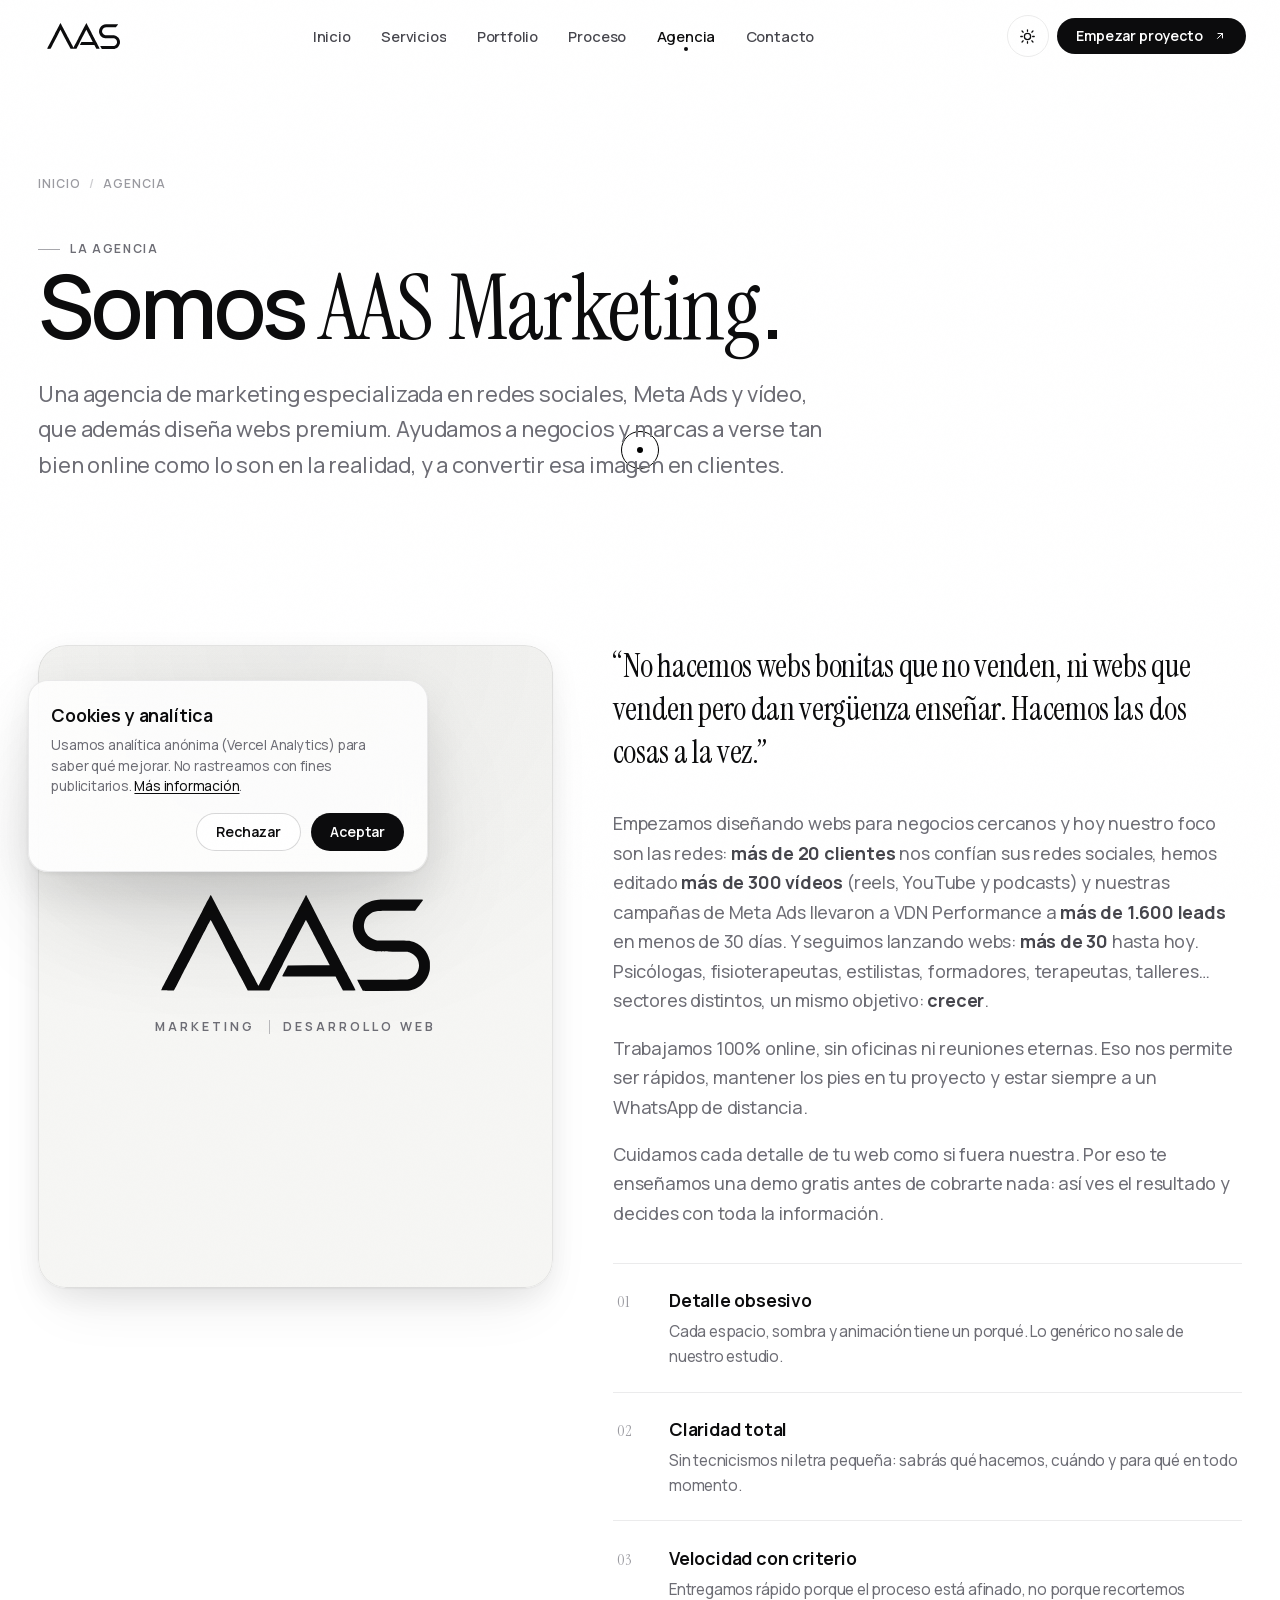
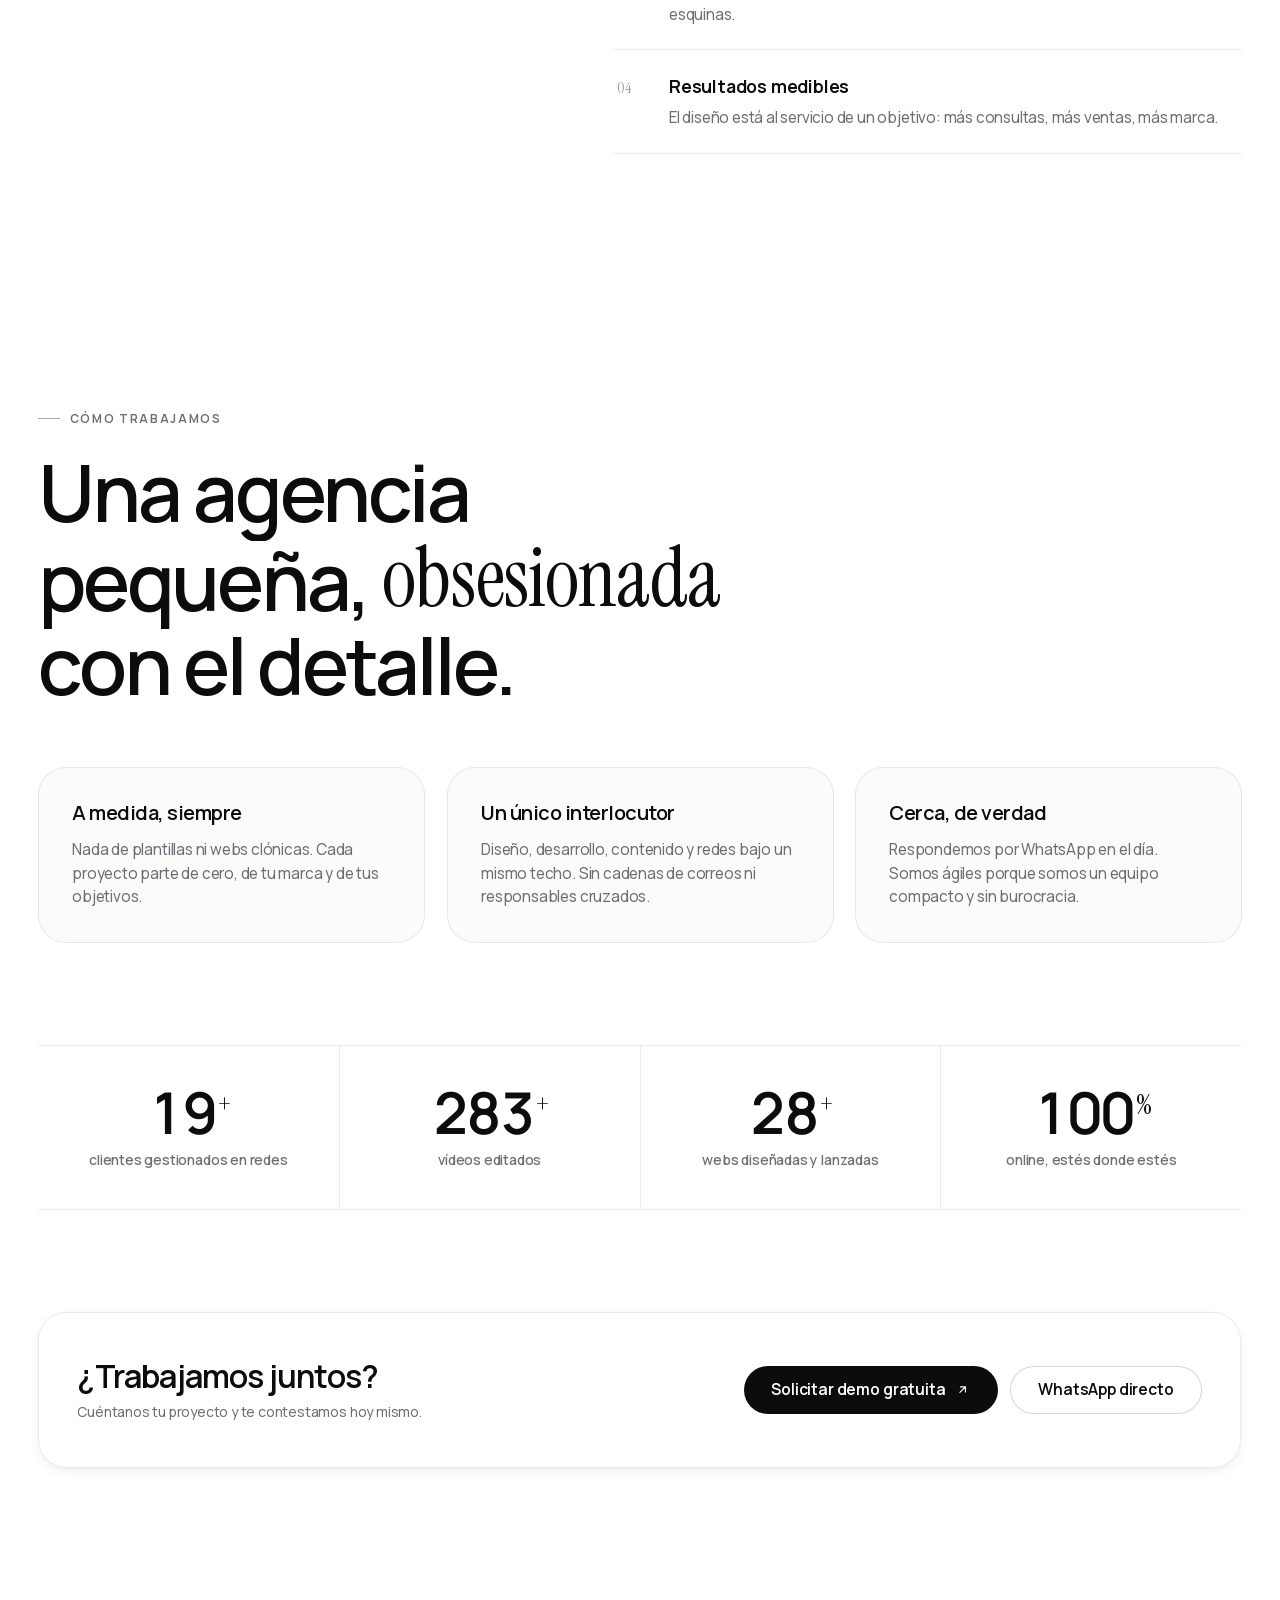
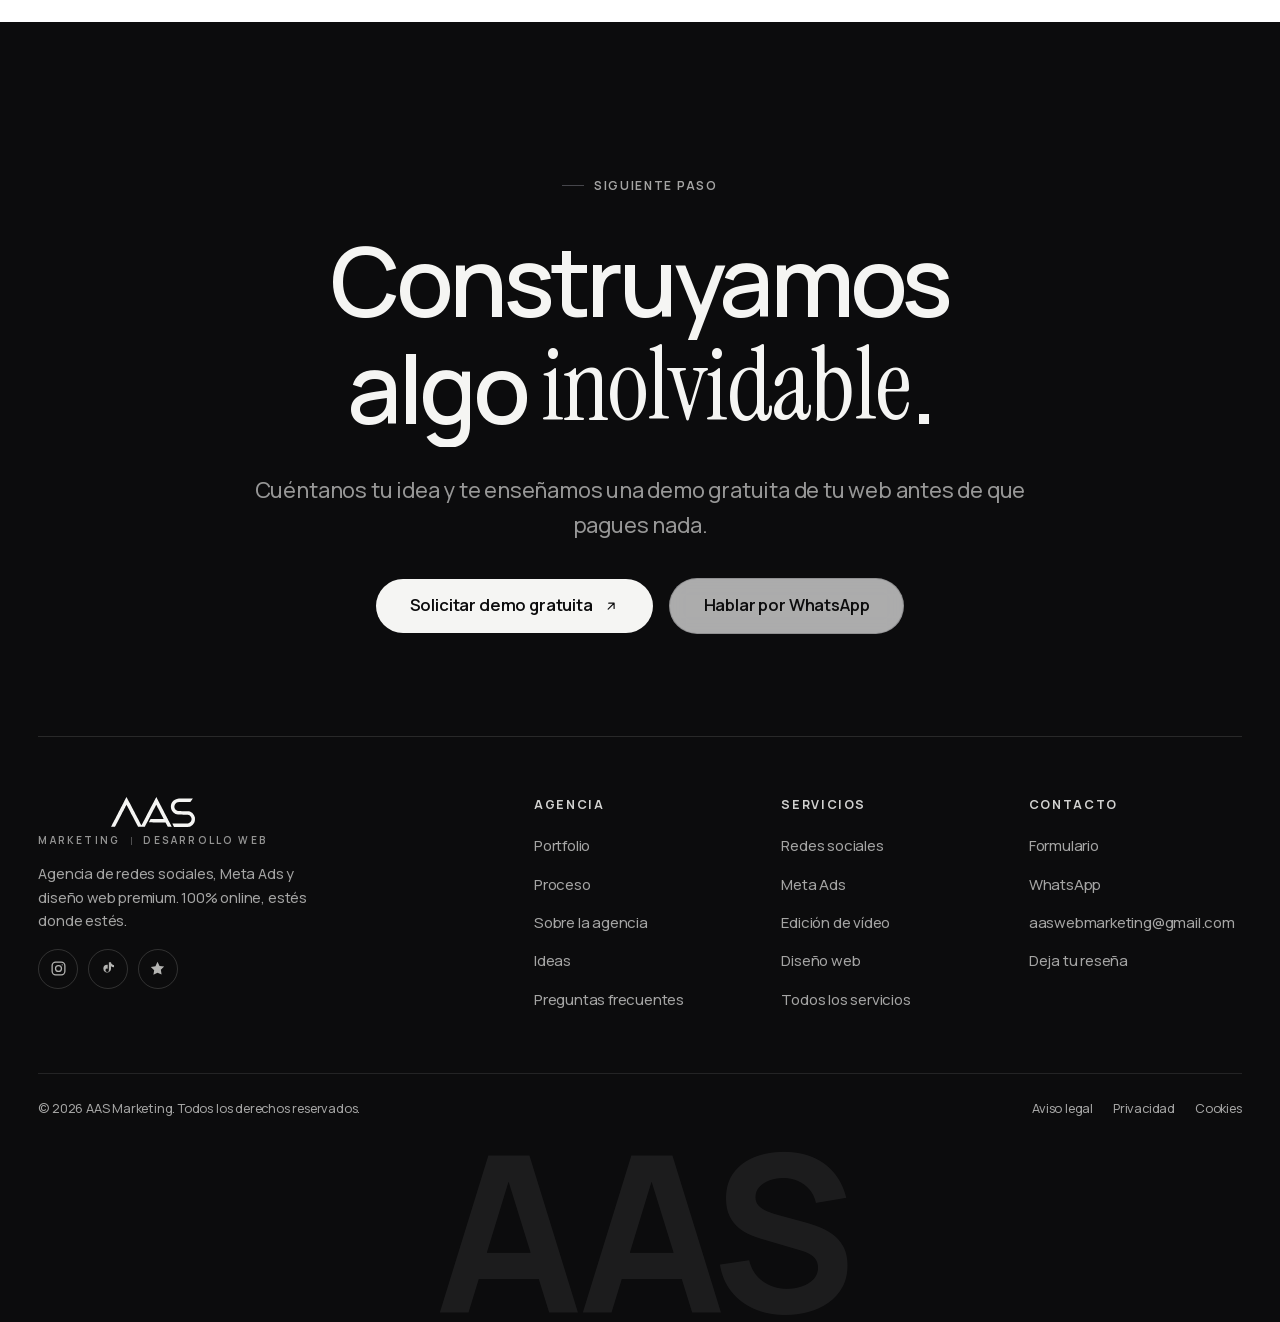
==== commit 39e61eb6: "Rendimiento: sin intro, JS/CSS empaquetados y capturas mejoradas con IA - Elimina el loader de partí" ====
--- a/agencia/index.html
+++ b/agencia/index.html
@@ -45,18 +45,11 @@
       } catch (e) {}
     })();
   </script>
-  <link rel="stylesheet" href="../assets/css/main.css?v=8ce97c67">
-  <script type="module" src="../assets/js/main.js?v=3df3f9ae"></script>
+  <link rel="stylesheet" href="../assets/css/main.css?v=83e70c1f">
+  <script type="module" src="../assets/js/main.js?v=f8a43c78"></script>
   <script type="application/ld+json">{"@context":"https://schema.org","@graph":[{"@type":"BreadcrumbList","itemListElement":[{"@type":"ListItem","position":1,"name":"Inicio","item":"https://www.aasmarketing.com/"},{"@type":"ListItem","position":2,"name":"Agencia","item":"https://www.aasmarketing.com/agencia/"}]},{"@type":"ProfessionalService","@id":"https://www.aasmarketing.com/#org","name":"AAS Marketing","alternateName":"AAS Marketing · Desarrollo Web","description":"Agencia de marketing digital especializada en gestión de redes sociales, campañas de Meta Ads y edición de vídeo, y en diseño web premium, tiendas online, SEO y automatizaciones.","slogan":"Marketing · Desarrollo Web","url":"https://www.aasmarketing.com","email":"aaswebmarketing@gmail.com","telephone":"+34 695 850 590","logo":"https://www.aasmarketing.com/assets/img/logo-aas.svg","image":"https://www.aasmarketing.com/assets/img/og.jpg","priceRange":"$$","areaServed":"España y trabajo remoto internacional","serviceType":["Gestión de redes sociales","Meta Ads","Edición de vídeo","Diseño web","Tiendas online","Landing pages","SEO","Branding","Automatizaciones"],"sameAs":["https://www.instagram.com/aas_webmarketing/"]}]}</script>
 </head>
 <body>
-  <div class="loader" aria-hidden="true">
-    <canvas class="loader-canvas"></canvas>
-    <div class="loader-ui">
-      <p class="loader-count"><span class="lbl">cargando</span> <b>00</b> %</p>
-      <div class="loader-bar"><i></i></div>
-    </div>
-  </div>
   <a class="skip-link" href="#contenido">Saltar al contenido</a>
   <header class="nav">
     <div class="nav-inner">
@@ -102,9 +95,9 @@
         <a href="../">Inicio</a><span class="sep" aria-hidden="true">/</span>
         <span aria-current="page">Agencia</span>
       </nav>
-        <p class="eyebrow" data-reveal>La agencia</p>
-        <h1 data-split>Somos <em class="accent">AAS Marketing</em>.</h1>
-        <p class="lead" data-reveal>Una agencia de marketing especializada en redes sociales, Meta Ads y vídeo, que además diseña webs premium. Ayudamos a negocios y marcas a verse tan bien online como lo son en la realidad, y a convertir esa imagen en clientes.</p>
+        <p class="eyebrow">La agencia</p>
+        <h1>Somos <em class="accent">AAS Marketing</em>.</h1>
+        <p class="lead">Una agencia de marketing especializada en redes sociales, Meta Ads y vídeo, que además diseña webs premium. Ayudamos a negocios y marcas a verse tan bien online como lo son en la realidad, y a convertir esa imagen en clientes.</p>
       </div>
     </section>
 
@@ -171,9 +164,9 @@
         </div>
 
         <div class="stats" style="margin-top: var(--s-5)" data-reveal>
-          <div class="stat"><b><span data-count-to="20">0</span><sup>+</sup></b><span>clientes gestionados en redes</span></div>
-          <div class="stat"><b><span data-count-to="300">0</span><sup>+</sup></b><span>vídeos editados</span></div>
-          <div class="stat"><b><span data-count-to="30">0</span><sup>+</sup></b><span>webs diseñadas y lanzadas</span></div>
+          <div class="stat"><b><span data-count-to="20">20</span><sup>+</sup></b><span>clientes gestionados en redes</span></div>
+          <div class="stat"><b><span data-count-to="300">300</span><sup>+</sup></b><span>vídeos editados</span></div>
+          <div class="stat"><b><span data-count-to="30">30</span><sup>+</sup></b><span>webs diseñadas y lanzadas</span></div>
           <div class="stat"><b>100<sup>%</sup></b><span>online, estés donde estés</span></div>
         </div>
 
--- a/assets/css/main.css
+++ b/assets/css/main.css
@@ -1,2993 +1 @@
-/* ============================================================
-   ALEKS® — Estudio digital
-   Sistema de diseño · main.css
-   ------------------------------------------------------------
-   01. Tokens (color, tipografía, espacio, motion)
-   02. Fuentes
-   03. Reset + base
-   04. Tipografía
-   05. Layout (container, section, grids)
-   06. Navegación / Header
-   07. Botones + CTA
-   08. Loader / Intro
-   09. Cursor personalizado
-   10. Hero
-   11. Bento + tarjetas de servicio
-   12. Portfolio / proyectos
-   13. Marquee + testimonios
-   14. Stats, proceso, FAQ, banda demo
-   15. Instagram + about
-   16. Formulario de contacto
-   17. Footer + WhatsApp flotante
-   18. Páginas legales / blog / 404
-   19. Reveals + utilidades de motion
-   20. Responsive + reduced motion
-   ============================================================ */
-
-/* ---------- 01 · TOKENS ---------- */
-:root {
-  color-scheme: light;
-
-  /* Color — luz */
-  --bg: #ffffff;
-  --bg-soft: #f6f6f4;
-  --bg-card: #fbfbfa;
-  --glass: rgba(255, 255, 255, 0.66);
-  --glass-strong: rgba(255, 255, 255, 0.82);
-  --ink: #0c0c0d;
-  --ink-soft: #46464d;
-  --ink-mute: #6d6d75;
-  --ink-faint: #9b9ba1;
-  --line: rgba(12, 12, 13, 0.08);
-  --line-strong: rgba(12, 12, 13, 0.16);
-  --inverse-bg: #0c0c0d;
-  --inverse-ink: #f5f5f3;
-  --ok: #1f7a4d;
-  --err: #b3372f;
-
-  /* Sombras — extremadamente suaves, en capas */
-  --shadow-s: 0 1px 2px rgba(16, 16, 18, 0.04), 0 4px 12px rgba(16, 16, 18, 0.05);
-  --shadow-m: 0 1px 2px rgba(16, 16, 18, 0.05), 0 10px 30px rgba(16, 16, 18, 0.07), 0 30px 60px -20px rgba(16, 16, 18, 0.09);
-  --shadow-l: 0 2px 4px rgba(16, 16, 18, 0.05), 0 18px 50px rgba(16, 16, 18, 0.10), 0 60px 120px -30px rgba(16, 16, 18, 0.16);
-  --shadow-glow: 0 0 0 1px var(--line);
-
-  /* Tipografía */
-  --font-sans: "Manrope", ui-sans-serif, system-ui, -apple-system, "Segoe UI", sans-serif;
-  --font-serif: "Instrument Serif", ui-serif, Georgia, serif;
-
-  /* Escala fluida */
-  --text-xs: 0.75rem;
-  --text-s: 0.875rem;
-  --text-base: clamp(1rem, 0.96rem + 0.2vw, 1.125rem);
-  --text-l: clamp(1.125rem, 1.05rem + 0.4vw, 1.375rem);
-  --text-xl: clamp(1.4rem, 1.2rem + 1vw, 2rem);
-  --text-2xl: clamp(1.9rem, 1.4rem + 2.2vw, 3.25rem);
-  --text-3xl: clamp(2.5rem, 1.6rem + 4.2vw, 5rem);
-  --text-hero: clamp(2.9rem, 1.4rem + 7vw, 7.75rem);
-
-  /* Espacio */
-  --s-1: clamp(0.5rem, 0.4rem + 0.35vw, 0.75rem);
-  --s-2: clamp(1rem, 0.85rem + 0.6vw, 1.5rem);
-  --s-3: clamp(1.5rem, 1.2rem + 1.2vw, 2.5rem);
-  --s-4: clamp(2.5rem, 1.8rem + 2.4vw, 4.5rem);
-  --s-5: clamp(4rem, 2.8rem + 4.5vw, 7.5rem);
-  --s-6: clamp(6rem, 4rem + 7vw, 11rem);
-
-  /* Layout */
-  --container: min(1280px, 100vw - clamp(2.5rem, 6vw, 5rem));
-  --container-wide: min(1520px, 100vw - clamp(1.5rem, 4vw, 3rem));
-  --nav-h: 72px;
-  --r-s: 12px;
-  --r-m: 20px;
-  --r-l: 28px;
-  --r-pill: 999px;
-
-  /* Motion */
-  --ease-out: cubic-bezier(0.22, 1, 0.36, 1);
-  --ease-io: cubic-bezier(0.83, 0, 0.17, 1);
-  --ease-spring: cubic-bezier(0.34, 1.3, 0.5, 1);
-  --dur-1: 0.35s;
-  --dur-2: 0.7s;
-  --dur-3: 1.1s;
-
-  /* Ruido sutil (textura) */
-  --noise: url("data:image/svg+xml,%3Csvg xmlns='http://www.w3.org/2000/svg' width='160' height='160'%3E%3Cfilter id='n'%3E%3CfeTurbulence type='fractalNoise' baseFrequency='0.9' numOctaves='2' stitchTiles='stitch'/%3E%3C/filter%3E%3Crect width='100%25' height='100%25' filter='url(%23n)' opacity='0.5'/%3E%3C/svg%3E");
-}
-
-[data-theme="dark"] {
-  color-scheme: dark;
-  --bg: #0a0a0b;
-  --bg-soft: #111113;
-  --bg-card: #131315;
-  --glass: rgba(19, 19, 21, 0.62);
-  --glass-strong: rgba(19, 19, 21, 0.85);
-  --ink: #f4f4f2;
-  --ink-soft: #c2c2c8;
-  --ink-mute: #94949c;
-  --ink-faint: #64646c;
-  --line: rgba(244, 244, 242, 0.09);
-  --line-strong: rgba(244, 244, 242, 0.18);
-  --inverse-bg: #f4f4f2;
-  --inverse-ink: #0c0c0d;
-  --ok: #4cc38a;
-  --err: #e5766e;
-  --shadow-s: 0 1px 2px rgba(0, 0, 0, 0.35), 0 4px 12px rgba(0, 0, 0, 0.35);
-  --shadow-m: 0 1px 2px rgba(0, 0, 0, 0.4), 0 10px 30px rgba(0, 0, 0, 0.45), 0 30px 60px -20px rgba(0, 0, 0, 0.5);
-  --shadow-l: 0 2px 4px rgba(0, 0, 0, 0.45), 0 18px 50px rgba(0, 0, 0, 0.55), 0 60px 120px -30px rgba(0, 0, 0, 0.6);
-}
-
-/* ---------- 02 · FUENTES ---------- */
-@font-face {
-  font-family: "Manrope";
-  src: url("../fonts/manrope-var-latin.woff2") format("woff2");
-  font-weight: 200 800;
-  font-display: swap;
-}
-@font-face {
-  font-family: "Instrument Serif";
-  src: url("../fonts/instrument-serif-latin.woff2") format("woff2");
-  font-weight: 400;
-  font-style: normal;
-  font-display: swap;
-}
-@font-face {
-  font-family: "Instrument Serif";
-  src: url("../fonts/instrument-serif-italic-latin.woff2") format("woff2");
-  font-weight: 400;
-  font-style: italic;
-  font-display: swap;
-}
-
-/* ---------- 03 · RESET + BASE ---------- */
-*, *::before, *::after { box-sizing: border-box; margin: 0; padding: 0; }
-
-html {
-  -webkit-text-size-adjust: 100%;
-  scroll-behavior: smooth;
-  scroll-padding-top: calc(var(--nav-h) + 24px);
-}
-
-body {
-  font-family: var(--font-sans);
-  font-size: var(--text-base);
-  font-weight: 450;
-  line-height: 1.65;
-  letter-spacing: -0.011em;
-  color: var(--ink-soft);
-  background: var(--bg);
-  -webkit-font-smoothing: antialiased;
-  text-rendering: optimizeLegibility;
-  overflow-x: clip;
-  min-height: 100svh;
-  transition: background-color 0.5s var(--ease-out), color 0.5s var(--ease-out);
-}
-
-/* Textura de ruido global, casi imperceptible */
-body::before {
-  content: "";
-  position: fixed;
-  inset: 0;
-  background-image: var(--noise);
-  background-size: 160px;
-  opacity: 0.028;
-  pointer-events: none;
-  z-index: 2000;
-  mix-blend-mode: multiply;
-}
-[data-theme="dark"] body::before { mix-blend-mode: screen; opacity: 0.04; }
-
-img, svg, video, canvas { display: block; max-width: 100%; height: auto; }
-button, input, select, textarea { font: inherit; color: inherit; background: none; border: none; }
-button { cursor: pointer; }
-a { color: inherit; text-decoration: none; }
-ul[role="list"], ol[role="list"] { list-style: none; }
-::selection { background: var(--ink); color: var(--bg); }
-
-:focus-visible {
-  outline: 2px solid var(--ink);
-  outline-offset: 3px;
-  border-radius: 4px;
-}
-
-.sr-only {
-  position: absolute;
-  width: 1px; height: 1px;
-  padding: 0; margin: -1px;
-  overflow: hidden;
-  clip-path: inset(50%);
-  white-space: nowrap;
-  border: 0;
-}
-
-.skip-link {
-  position: fixed;
-  top: 12px; left: 12px;
-  z-index: 3000;
-  padding: 0.75rem 1.25rem;
-  background: var(--ink);
-  color: var(--bg);
-  border-radius: var(--r-pill);
-  font-weight: 600;
-  font-size: var(--text-s);
-  transform: translateY(-200%);
-  transition: transform 0.3s var(--ease-out);
-}
-.skip-link:focus-visible { transform: translateY(0); }
-
-/* ---------- 04 · TIPOGRAFÍA ---------- */
-h1, h2, h3, h4 {
-  color: var(--ink);
-  font-weight: 600;
-  line-height: 1.06;
-  letter-spacing: -0.035em;
-  text-wrap: balance;
-}
-h1 { font-size: var(--text-hero); font-weight: 550; letter-spacing: -0.045em; }
-h2 { font-size: var(--text-3xl); font-weight: 560; letter-spacing: -0.04em; }
-h3 { font-size: var(--text-xl); letter-spacing: -0.025em; line-height: 1.2; }
-h4 { font-size: var(--text-l); line-height: 1.3; letter-spacing: -0.02em; }
-
-.serif, em.accent {
-  font-family: var(--font-serif);
-  font-style: italic;
-  font-weight: 400;
-  letter-spacing: -0.01em;
-}
-em.accent { font-size: 1.04em; }
-
-.eyebrow {
-  display: inline-flex;
-  align-items: center;
-  gap: 0.6rem;
-  font-size: var(--text-xs);
-  font-weight: 650;
-  letter-spacing: 0.14em;
-  text-transform: uppercase;
-  color: var(--ink-mute);
-}
-.eyebrow::before {
-  content: "";
-  width: 22px; height: 1px;
-  background: var(--ink-mute);
-  opacity: 0.6;
-}
-
-.lead { font-size: var(--text-l); line-height: 1.6; color: var(--ink-mute); max-width: 56ch; text-wrap: pretty; }
-.small { font-size: var(--text-s); color: var(--ink-mute); }
-
-.pill {
-  display: inline-flex;
-  align-items: center;
-  gap: 0.5rem;
-  padding: 0.45rem 1rem;
-  border: 1px solid var(--line-strong);
-  border-radius: var(--r-pill);
-  font-size: var(--text-s);
-  font-weight: 550;
-  color: var(--ink-soft);
-  background: var(--glass);
-  backdrop-filter: blur(12px);
-  -webkit-backdrop-filter: blur(12px);
-}
-.pill .dot {
-  width: 7px; height: 7px;
-  border-radius: 50%;
-  background: var(--ok);
-  animation: pulse-dot 2.4s ease-in-out infinite;
-}
-@keyframes pulse-dot {
-  0%, 100% { box-shadow: 0 0 0 0 rgba(31, 122, 77, 0.35); }
-  50% { box-shadow: 0 0 0 6px rgba(31, 122, 77, 0); }
-}
-
-/* ---------- 05 · LAYOUT ---------- */
-.container { width: var(--container); margin-inline: auto; }
-.container-wide { width: var(--container-wide); margin-inline: auto; }
-
-.section { padding-block: var(--s-6); position: relative; }
-.section-soft { background: var(--bg-soft); }
-.section-tight { padding-block: var(--s-5); }
-
-.section-head {
-  display: grid;
-  gap: var(--s-2);
-  max-width: 780px;
-  margin-bottom: var(--s-4);
-}
-.section-head.center { margin-inline: auto; text-align: center; justify-items: center; }
-.section-head .lead { margin-top: 0.25rem; }
-
-.grid-2 { display: grid; grid-template-columns: repeat(2, 1fr); gap: var(--s-3); }
-.grid-3 { display: grid; grid-template-columns: repeat(3, 1fr); gap: var(--s-2); }
-
-.divider {
-  height: 1px;
-  background: linear-gradient(90deg, transparent, var(--line-strong), transparent);
-  border: none;
-}
-
-/* Fondo de sección con degradados suaves */
-.bg-orbs { position: absolute; inset: 0; overflow: hidden; pointer-events: none; }
-.bg-orbs i {
-  position: absolute;
-  border-radius: 50%;
-  filter: blur(90px);
-  opacity: 0.5;
-  background: radial-gradient(circle, rgba(12, 12, 13, 0.055), transparent 65%);
-}
-[data-theme="dark"] .bg-orbs i { background: radial-gradient(circle, rgba(244, 244, 242, 0.05), transparent 65%); }
-
-/* ---------- 06 · NAVEGACIÓN ---------- */
-.nav {
-  position: fixed;
-  top: 0; left: 0; right: 0;
-  z-index: 1000;
-  height: var(--nav-h);
-  display: flex;
-  align-items: center;
-  transition: transform 0.5s var(--ease-out);
-}
-.nav.is-hidden { transform: translateY(-110%); }
-
-.nav-inner {
-  width: var(--container-wide);
-  margin-inline: auto;
-  display: flex;
-  align-items: center;
-  justify-content: space-between;
-  gap: var(--s-2);
-  padding: 0.55rem 0.6rem 0.55rem 1.4rem;
-  border-radius: var(--r-pill);
-  border: 1px solid transparent;
-  transition: width 0.6s var(--ease-out), background-color 0.4s var(--ease-out),
-              border-color 0.4s var(--ease-out), box-shadow 0.4s var(--ease-out),
-              backdrop-filter 0.4s var(--ease-out);
-}
-.nav.is-scrolled .nav-inner {
-  width: min(1060px, 100vw - 2rem);
-  background: var(--glass);
-  border-color: var(--line);
-  box-shadow: var(--shadow-s);
-  backdrop-filter: blur(18px) saturate(1.5);
-  -webkit-backdrop-filter: blur(18px) saturate(1.5);
-}
-
-.brand {
-  font-weight: 750;
-  font-size: 1.28rem;
-  letter-spacing: -0.05em;
-  color: var(--ink);
-  display: inline-flex;
-  align-items: baseline;
-  line-height: 1;
-  gap: 1px;
-}
-.brand sup { font-size: 0.5em; font-weight: 500; transform: translateY(-2px); opacity: 0.55; }
-.brand .brand-dot { color: var(--ink); font-family: var(--font-serif); font-style: italic; }
-
-.nav-links {
-  display: flex;
-  align-items: center;
-  gap: clamp(0.25rem, 1vw, 0.9rem);
-  list-style: none;
-}
-.nav-links li { flex: none; }
-
-/* Enlace con roll tipográfico: sans → serif itálica, letra a letra */
-.nav-link {
-  position: relative;
-  display: inline-block;
-  white-space: nowrap;
-  padding: 0.5rem 0.55rem;
-  font-size: 0.92rem;
-  font-weight: 550;
-  color: var(--ink-soft);
-  border-radius: var(--r-s);
-  line-height: 1.25;
-}
-.nav-link .roll {
-  display: inline-block;
-  position: relative;
-  overflow: clip;
-  clip-path: inset(0);
-  line-height: 1.25;
-  vertical-align: bottom;
-}
-.nav-link .roll .ch { display: inline-block; white-space: pre; transition: transform 0.45s var(--ease-out); transition-delay: calc(var(--i) * 22ms); }
-.nav-link .roll .ch-b {
-  position: absolute;
-  left: 0; top: 0;
-  transform: translateY(115%);
-  font-family: var(--font-serif);
-  font-style: italic;
-  font-weight: 400;
-  font-size: 1.13em;
-  color: var(--ink);
-}
-.nav-link:hover .roll .ch-a, .nav-link:focus-visible .roll .ch-a { transform: translateY(-115%); }
-.nav-link:hover .roll .ch-b, .nav-link:focus-visible .roll .ch-b { transform: translateY(0); }
-.nav-link[aria-current="page"] { color: var(--ink); }
-.nav-link[aria-current="page"]::after {
-  content: "";
-  position: absolute;
-  left: 50%; bottom: 2px;
-  width: 4px; height: 4px;
-  border-radius: 50%;
-  background: var(--ink);
-  transform: translateX(-50%);
-}
-
-.nav-actions { display: flex; align-items: center; gap: 0.5rem; }
-
-/* Interruptor de tema */
-.theme-toggle {
-  position: relative;
-  width: 42px; height: 42px;
-  display: grid;
-  place-items: center;
-  border-radius: 50%;
-  border: 1px solid var(--line);
-  color: var(--ink);
-  background: transparent;
-  transition: background-color 0.3s var(--ease-out), transform 0.3s var(--ease-spring), border-color 0.3s;
-}
-.theme-toggle:hover { background: var(--bg-soft); transform: scale(1.06); }
-.theme-toggle:active { transform: scale(0.94); }
-.theme-toggle svg { width: 17px; height: 17px; }
-.theme-toggle .sun, .theme-toggle .moon { position: absolute; transition: transform 0.55s var(--ease-spring), opacity 0.3s; }
-.theme-toggle .moon { opacity: 0; transform: rotate(90deg) scale(0.4); }
-[data-theme="dark"] .theme-toggle .sun { opacity: 0; transform: rotate(-90deg) scale(0.4); }
-[data-theme="dark"] .theme-toggle .moon { opacity: 1; transform: rotate(0) scale(1); }
-
-/* Botón hamburguesa */
-.nav-burger {
-  display: none;
-  width: 42px; height: 42px;
-  border-radius: 50%;
-  border: 1px solid var(--line);
-  place-items: center;
-}
-.nav-burger span {
-  position: relative;
-  width: 16px; height: 1.6px;
-  background: var(--ink);
-  border-radius: 2px;
-  transition: transform 0.4s var(--ease-spring), background 0.2s;
-}
-.nav-burger span::before, .nav-burger span::after {
-  content: "";
-  position: absolute;
-  left: 0;
-  width: 16px; height: 1.6px;
-  background: var(--ink);
-  border-radius: 2px;
-  transition: transform 0.4s var(--ease-spring), top 0.4s var(--ease-spring);
-}
-.nav-burger span::before { top: -5.5px; }
-.nav-burger span::after { top: 5.5px; }
-.nav-burger[aria-expanded="true"] span { background: transparent; }
-.nav-burger[aria-expanded="true"] span::before { top: 0; transform: rotate(45deg); }
-.nav-burger[aria-expanded="true"] span::after { top: 0; transform: rotate(-45deg); }
-
-/* Menú móvil a pantalla completa */
-.mobile-menu {
-  position: fixed;
-  inset: 0;
-  z-index: 900;
-  display: flex;
-  flex-direction: column;
-  justify-content: center;
-  padding: calc(var(--nav-h) + 2rem) 8vw 3rem;
-  background: var(--glass-strong);
-  backdrop-filter: blur(28px) saturate(1.6);
-  -webkit-backdrop-filter: blur(28px) saturate(1.6);
-  opacity: 0;
-  visibility: hidden;
-  transition: opacity 0.5s var(--ease-out), visibility 0s 0.5s;
-}
-.mobile-menu.is-open { opacity: 1; visibility: visible; transition: opacity 0.5s var(--ease-out); }
-.mobile-menu ul { list-style: none; display: grid; gap: 0.4rem; }
-.mobile-menu a.mobile-link {
-  display: inline-flex;
-  align-items: baseline;
-  gap: 0.9rem;
-  font-size: clamp(2.1rem, 8.5vw, 3.6rem);
-  font-weight: 580;
-  letter-spacing: -0.04em;
-  line-height: 1.15;
-  color: var(--ink);
-  overflow: hidden;
-}
-.mobile-link .idx { font-size: 0.85rem; font-weight: 500; color: var(--ink-faint); font-family: var(--font-serif); font-style: italic; }
-.mobile-menu .mobile-link > .txt { display: inline-block; transform: translateY(110%); transition: transform 0.7s var(--ease-out); }
-.mobile-menu.is-open .mobile-link > .txt { transform: translateY(0); transition-delay: calc(var(--i) * 55ms + 0.1s); }
-.mobile-menu .mobile-foot {
-  margin-top: var(--s-4);
-  display: flex;
-  flex-wrap: wrap;
-  gap: 1rem;
-  opacity: 0;
-  transform: translateY(14px);
-  transition: opacity 0.6s var(--ease-out) 0.4s, transform 0.6s var(--ease-out) 0.4s;
-}
-.mobile-menu.is-open .mobile-foot { opacity: 1; transform: none; }
-
-/* ---------- 07 · BOTONES ---------- */
-.btn {
-  --btn-bg: var(--ink);
-  --btn-ink: var(--bg);
-  position: relative;
-  display: inline-flex;
-  align-items: center;
-  justify-content: center;
-  gap: 0.6rem;
-  padding: 0.95rem 1.7rem;
-  border-radius: var(--r-pill);
-  background: var(--btn-bg);
-  color: var(--btn-ink);
-  font-weight: 620;
-  font-size: 0.98rem;
-  letter-spacing: -0.01em;
-  line-height: 1;
-  overflow: hidden;
-  isolation: isolate;
-  transition: transform 0.35s var(--ease-spring), box-shadow 0.35s var(--ease-out), background-color 0.3s;
-  will-change: transform;
-}
-.btn:hover { transform: translateY(-2px); box-shadow: var(--shadow-m); }
-.btn:active { transform: translateY(0) scale(0.97); }
-
-/* Relleno líquido en hover */
-.btn::before {
-  content: "";
-  position: absolute;
-  inset: -2px;
-  z-index: -1;
-  background: radial-gradient(120px 120px at var(--mx, 50%) var(--my, 50%), rgba(255, 255, 255, 0.22), transparent 60%);
-  opacity: 0;
-  transition: opacity 0.35s;
-}
-.btn:hover::before { opacity: 1; }
-[data-theme="dark"] .btn::before { background: radial-gradient(120px 120px at var(--mx, 50%) var(--my, 50%), rgba(0, 0, 0, 0.16), transparent 60%); }
-
-.btn .arr { display: inline-grid; place-items: center; width: 1em; height: 1em; overflow: hidden; }
-.btn .arr svg { width: 0.85em; height: 0.85em; transition: transform 0.4s var(--ease-out); }
-.btn:hover .arr svg { transform: translate(2.5px, -2.5px); }
-
-.btn-ghost {
-  --btn-bg: transparent;
-  --btn-ink: var(--ink);
-  border: 1px solid var(--line-strong);
-  background: var(--glass);
-  backdrop-filter: blur(10px);
-  -webkit-backdrop-filter: blur(10px);
-}
-.btn-ghost:hover { background: var(--bg-soft); box-shadow: var(--shadow-s); }
-
-.btn-inverse { --btn-bg: var(--inverse-ink); --btn-ink: var(--inverse-bg); }
-.on-dark .btn-ghost { --btn-ink: var(--inverse-ink); border-color: rgba(245, 245, 243, 0.25); background: rgba(245, 245, 243, 0.06); }
-.on-dark .btn-ghost:hover { background: rgba(245, 245, 243, 0.12); }
-
-.btn-s { padding: 0.7rem 1.2rem; font-size: 0.88rem; }
-.btn-l { padding: 1.15rem 2.1rem; font-size: 1.05rem; }
-
-.btn-wa { --btn-bg: #17352a; --btn-ink: #e9fbf2; }
-[data-theme="dark"] .btn-wa { --btn-bg: #dcfce9; --btn-ink: #12291f; }
-
-/* Enlace con subrayado que se dibuja */
-.link-draw {
-  position: relative;
-  display: inline-flex;
-  align-items: center;
-  gap: 0.4rem;
-  font-weight: 620;
-  color: var(--ink);
-  padding-bottom: 2px;
-  background: linear-gradient(currentColor, currentColor) no-repeat 100% 100% / 0% 1.5px;
-  transition: background-size 0.45s var(--ease-out);
-}
-.link-draw:hover { background-position: 0 100%; background-size: 100% 1.5px; }
-.link-draw svg { width: 0.8em; height: 0.8em; transition: transform 0.35s var(--ease-out); }
-.link-draw:hover svg { transform: translate(2px, -2px); }
-
-/* ---------- 08 · LOADER / INTRO ---------- */
-.loader {
-  position: fixed;
-  inset: 0;
-  z-index: 4000;
-  display: none;
-  background: var(--bg);
-  transition: transform 1s var(--ease-io), visibility 0s 1s;
-}
-.js .loader { display: block; }
-.loader.is-leaving { pointer-events: none; }
-.loader.is-done { transform: translateY(-100%); visibility: hidden; }
-.loader-canvas { position: absolute; inset: 0; width: 100%; height: 100%; }
-.loader-ui {
-  position: absolute;
-  inset: 0;
-  display: flex;
-  flex-direction: column;
-  align-items: center;
-  justify-content: flex-end;
-  padding-bottom: clamp(2rem, 6vh, 4rem);
-  gap: 1rem;
-  pointer-events: none;
-}
-.loader-count {
-  font-size: var(--text-s);
-  font-weight: 550;
-  color: var(--ink-mute);
-  font-variant-numeric: tabular-nums;
-  display: flex;
-  align-items: baseline;
-  gap: 0.75rem;
-}
-.loader-count .lbl { font-family: var(--font-serif); font-style: italic; color: var(--ink-faint); }
-.loader-bar {
-  width: min(280px, 60vw);
-  height: 1px;
-  background: var(--line);
-  overflow: hidden;
-}
-.loader-bar i {
-  display: block;
-  height: 100%;
-  width: 100%;
-  background: var(--ink);
-  transform: scaleX(0);
-  transform-origin: left;
-  transition: transform 0.3s var(--ease-out);
-}
-/* Cortina secundaria para la revelación en dos tiempos */
-.loader::after {
-  content: "";
-  position: absolute;
-  inset: 0;
-  background: var(--inverse-bg);
-  transform: translateY(101%);
-  transition: transform 0.9s var(--ease-io);
-}
-.loader.is-leaving::after { transform: translateY(0); transition-delay: 0s; }
-.loader.is-leaving .loader-ui, .loader.is-leaving .loader-canvas { opacity: 0; transition: opacity 0.4s; }
-
-/* ---------- 09 · CURSOR PERSONALIZADO ---------- */
-@media (hover: hover) and (pointer: fine) {
-  .has-cursor, .has-cursor a, .has-cursor button, .has-cursor [data-tilt] { cursor: none; }
-  .has-cursor input, .has-cursor textarea, .has-cursor select, .has-cursor label { cursor: auto; }
-}
-.cursor-dot, .cursor-ring, .cursor-canvas {
-  position: fixed;
-  top: 0; left: 0;
-  pointer-events: none;
-  z-index: 5000;
-}
-.cursor-canvas { width: 100vw; height: 100vh; mix-blend-mode: difference; opacity: 0.9; }
-.cursor-dot {
-  width: 6px; height: 6px;
-  margin: -3px 0 0 -3px;
-  border-radius: 50%;
-  background: #fff;
-  mix-blend-mode: difference;
-  transition: transform 0.25s var(--ease-out), opacity 0.25s;
-}
-.cursor-ring {
-  width: 38px; height: 38px;
-  margin: -19px 0 0 -19px;
-  border-radius: var(--r-pill);
-  border: 1.2px solid #fff;
-  mix-blend-mode: difference;
-  display: grid;
-  place-items: center;
-  transition: width 0.4s var(--ease-spring), height 0.4s var(--ease-spring),
-              margin 0.4s var(--ease-spring), border-color 0.3s, background-color 0.3s,
-              border-radius 0.3s, opacity 0.3s;
-}
-.cursor-ring .cursor-label {
-  font-size: 0.72rem;
-  font-weight: 650;
-  letter-spacing: 0.02em;
-  color: #000;
-  white-space: nowrap;
-  opacity: 0;
-  transform: scale(0.6);
-  transition: opacity 0.25s, transform 0.35s var(--ease-spring);
-}
-/* Estados */
-.cursor-hide .cursor-dot, .cursor-hide .cursor-ring { opacity: 0; }
-.cursor-link .cursor-ring { width: 56px; height: 56px; margin: -28px 0 0 -28px; background: rgba(255,255,255,0.12); }
-.cursor-link .cursor-dot { transform: scale(0.5); }
-.cursor-text .cursor-ring { width: 3px; height: 34px; margin: -17px 0 0 -1.5px; border-radius: 3px; background: #fff; border-color: transparent; }
-.cursor-text .cursor-dot { opacity: 0; }
-.cursor-view .cursor-ring {
-  width: 96px; height: 96px;
-  margin: -48px 0 0 -48px;
-  background: #fff;
-  border-color: transparent;
-  mix-blend-mode: normal;
-  box-shadow: var(--shadow-m);
-}
-.cursor-view .cursor-ring .cursor-label { opacity: 1; transform: scale(1); }
-.cursor-view .cursor-dot { opacity: 0; }
-.cursor-press .cursor-ring { transform: scale(0.86); }
-
-/* ---------- 10 · HERO ---------- */
-.hero {
-  position: relative;
-  min-height: 100svh;
-  display: flex;
-  flex-direction: column;
-  justify-content: center;
-  padding-top: calc(var(--nav-h) + var(--s-3));
-  overflow: clip;
-}
-.hero-canvas { position: absolute; inset: 0; width: 100%; height: 100%; pointer-events: none; }
-.hero-grad {
-  position: absolute;
-  inset: -20%;
-  pointer-events: none;
-  background:
-    radial-gradient(46% 42% at 24% 22%, rgba(12,12,13,0.05), transparent 68%),
-    radial-gradient(38% 36% at 82% 68%, rgba(12,12,13,0.045), transparent 66%);
-  animation: grad-drift 26s ease-in-out infinite alternate;
-}
-[data-theme="dark"] .hero-grad {
-  background:
-    radial-gradient(46% 42% at 24% 22%, rgba(244,244,242,0.05), transparent 68%),
-    radial-gradient(38% 36% at 82% 68%, rgba(244,244,242,0.045), transparent 66%);
-}
-@keyframes grad-drift {
-  from { transform: translate3d(-1.5%, -1%, 0) scale(1); }
-  to { transform: translate3d(1.5%, 2%, 0) scale(1.06); }
-}
-
-.hero-inner {
-  position: relative;
-  width: var(--container);
-  margin-inline: auto;
-  display: grid;
-  grid-template-columns: minmax(0, 1fr) clamp(320px, 40vw, 560px);
-  align-items: center;
-  gap: clamp(1.5rem, 4vw, 4.5rem);
-  z-index: 2;
-}
-.hero-copy { display: grid; gap: var(--s-3); justify-items: start; min-width: 0; }
-.hero h1 { max-width: 15ch; font-size: clamp(2.8rem, 1.2rem + 5vw, 5.75rem); }
-.hero h1 .rotator {
-  display: inline-grid;
-  overflow: hidden;
-  vertical-align: baseline;
-  position: relative;
-}
-.hero h1 .rotator > span {
-  grid-area: 1 / 1;
-  font-family: var(--font-serif);
-  font-style: italic;
-  font-weight: 400;
-  white-space: nowrap;
-  opacity: 0;
-  transform: translateY(110%) rotate(2deg);
-  transition: transform 0.85s var(--ease-out), opacity 0.5s;
-  will-change: transform;
-}
-.hero h1 .rotator > span.is-in { opacity: 1; transform: translateY(0) rotate(0); }
-.hero h1 .rotator > span.is-out { opacity: 0; transform: translateY(-110%) rotate(-2deg); }
-
-.hero-sub { max-width: 46ch; }
-.hero-cta { display: flex; flex-wrap: wrap; align-items: center; gap: 1rem; }
-.hero-proof {
-  display: flex;
-  flex-wrap: wrap;
-  align-items: center;
-  gap: 0.75rem 1.75rem;
-  color: var(--ink-mute);
-  font-size: var(--text-s);
-  font-weight: 550;
-}
-.hero-proof b { color: var(--ink); font-weight: 750; font-variant-numeric: tabular-nums; }
-
-/* Composición flotante de proyectos en el hero (columna derecha del grid) */
-.hero-stage {
-  position: relative;
-  width: 100%;
-  aspect-ratio: 1 / 1;
-  align-self: center;
-  transform: translateY(var(--py, 0px));
-  z-index: 1;
-  perspective: 1500px;
-  pointer-events: none;
-}
-/* Las capturas son enlaces reales a los proyectos: el contenedor bloquea
-   el puntero para el resto de la composición (decorativa), pero cada
-   captura lo reactiva y reacciona al cursor (tilt.js, vía --base-rx/ry). */
-.hero-stage .shot {
-  position: absolute;
-  display: block;
-  border-radius: 14px;
-  overflow: hidden;
-  border: 1px solid var(--line);
-  box-shadow: var(--shadow-l);
-  background: var(--bg-card);
-  pointer-events: auto;
-  cursor: pointer;
-  /* Reposo por defecto (--base-rx/ry); tilt.js la sustituye por una versión
-     dinámica compuesta en punteros finos, dejando esta como buen fallback
-     para táctil y prefers-reduced-motion. */
-  transform: perspective(1400px) rotateY(var(--base-ry, 0deg)) rotateX(var(--base-rx, 0deg));
-  transition: box-shadow 0.4s var(--ease-out);
-  will-change: transform;
-}
-.hero-stage .shot:hover,
-.hero-stage .shot:focus-visible {
-  z-index: 5;
-  box-shadow: var(--shadow-l), 0 30px 70px -20px rgba(0, 0, 0, 0.35);
-}
-[data-theme="dark"] .hero-stage .shot:hover,
-[data-theme="dark"] .hero-stage .shot:focus-visible {
-  box-shadow: var(--shadow-l), 0 30px 70px -20px rgba(0, 0, 0, 0.6);
-}
-.hero-stage .shot img { width: 100%; height: 100%; object-fit: cover; object-position: top; pointer-events: none; }
-/* Brillo que sigue al cursor (mismo mecanismo que .frame .glare) */
-.hero-stage .shot .glare {
-  position: absolute;
-  inset: 0;
-  pointer-events: none;
-  background: radial-gradient(280px 200px at var(--gx, 50%) var(--gy, 40%), rgba(255, 255, 255, 0.22), transparent 62%);
-  opacity: 0;
-  transition: opacity 0.4s;
-  mix-blend-mode: soft-light;
-}
-.hero-stage .shot:hover .glare, .hero-stage .shot:focus-visible .glare { opacity: 1; }
-/* Composición centrada verticalmente: las tres piezas caben dentro del cuadro.
-   --base-rx/--base-ry son la inclinación de reposo; tilt.js suma el
-   desplazamiento dinámico del cursor sobre esta misma base. */
-.hero-stage .shot-a { width: 86%; aspect-ratio: 16/10.4; right: 0; top: 6%; --base-ry: -9deg; --base-rx: 4deg; }
-.hero-stage .shot-b { width: 60%; aspect-ratio: 16/10.4; left: -6%; top: 46%; --base-ry: 7deg; --base-rx: -3deg; }
-.hero-stage .shot-c { width: 25%; aspect-ratio: 9/19; right: 3%; top: 40%; border-radius: 20px; --base-ry: -14deg; --base-rx: 0deg; z-index: 2; }
-.hero-stage .shot .bar {
-  height: 22px;
-  display: flex;
-  align-items: center;
-  gap: 4px;
-  padding-inline: 9px;
-  border-bottom: 1px solid var(--line);
-  background: var(--bg-soft);
-}
-.hero-stage .shot .bar i { width: 5px; height: 5px; border-radius: 50%; background: var(--line-strong); }
-.hero-scroll-hint {
-  position: absolute;
-  bottom: 1.75rem;
-  left: 50%;
-  transform: translateX(-50%);
-  display: flex;
-  flex-direction: column;
-  align-items: center;
-  gap: 0.5rem;
-  color: var(--ink-faint);
-  font-size: var(--text-xs);
-  font-weight: 600;
-  letter-spacing: 0.16em;
-  text-transform: uppercase;
-  z-index: 3;
-}
-.hero-scroll-hint .line {
-  width: 1px; height: 44px;
-  background: var(--line-strong);
-  overflow: hidden;
-  position: relative;
-}
-.hero-scroll-hint .line::after {
-  content: "";
-  position: absolute;
-  left: 0; top: -100%;
-  width: 100%; height: 100%;
-  background: var(--ink);
-  animation: scroll-hint 2.2s var(--ease-io) infinite;
-}
-@keyframes scroll-hint {
-  0% { top: -100%; }
-  55%, 100% { top: 100%; }
-}
-
-/* Marquee bajo el hero */
-.hero-marquee { border-block: 1px solid var(--line); padding-block: 1.1rem; }
-
-/* ---------- 11 · BENTO + SERVICIOS ---------- */
-.bento {
-  display: grid;
-  grid-template-columns: repeat(12, 1fr);
-  gap: clamp(0.9rem, 1.6vw, 1.4rem);
-}
-.bento-cell {
-  position: relative;
-  grid-column: span 4;
-  border-radius: var(--r-l);
-  border: 1px solid var(--line);
-  background: var(--bg-card);
-  padding: clamp(1.5rem, 2.6vw, 2.25rem);
-  overflow: hidden;
-  display: flex;
-  flex-direction: column;
-  gap: 0.8rem;
-  min-height: 320px;
-  transition: transform 0.5s var(--ease-out), box-shadow 0.5s var(--ease-out), border-color 0.4s;
-}
-.bento-cell:hover { transform: translateY(-4px); box-shadow: var(--shadow-m); border-color: var(--line-strong); }
-.bento-cell.is-wide { grid-column: span 8; }
-.bento-cell.is-tall { grid-row: span 2; }
-.bento-cell h3 { font-size: 1.25rem; margin-top: auto; }
-.bento-cell p { font-size: 0.95rem; color: var(--ink-mute); line-height: 1.55; }
-.bento-cell .cell-tag {
-  position: absolute;
-  top: 1.4rem; right: 1.4rem;
-  font-size: 0.68rem;
-  font-weight: 700;
-  letter-spacing: 0.12em;
-  text-transform: uppercase;
-  color: var(--ink-faint);
-}
-.bento-viz {
-  position: relative;
-  flex: 1;
-  min-height: 120px;
-  margin: -0.4rem -0.4rem 0.4rem;
-  /* Reserva sitio para .cell-tag (absoluta, top:1.4rem), que si no queda
-     fuera del flujo y se puede solapar con vizs más altos como .viz-feed */
-  padding-top: 2.4rem;
-  display: grid;
-  place-items: center;
-  overflow: hidden;
-}
-
-/* Viz: navegador esqueleto que se construye en bucle */
-.viz-browser {
-  width: min(320px, 88%);
-  border-radius: 12px;
-  border: 1px solid var(--line-strong);
-  background: var(--bg);
-  box-shadow: var(--shadow-s);
-  overflow: hidden;
-  transform: rotate(-2deg) translateY(4px);
-  transition: transform 0.6s var(--ease-spring);
-}
-.bento-cell:hover .viz-browser { transform: rotate(0deg) translateY(0); }
-.viz-browser .vb-bar { height: 20px; border-bottom: 1px solid var(--line); display: flex; gap: 4px; align-items: center; padding-inline: 8px; }
-.viz-browser .vb-bar i { width: 5px; height: 5px; border-radius: 50%; background: var(--line-strong); }
-.viz-browser .vb-body { padding: 12px; display: grid; gap: 7px; }
-.viz-browser .sk {
-  height: 8px;
-  border-radius: 4px;
-  background: var(--line);
-  transform-origin: left;
-  animation: sk-build 4.4s var(--ease-out) infinite;
-}
-.viz-browser .sk-hero { height: 40px; border-radius: 7px; background: linear-gradient(120deg, var(--line), var(--line-strong), var(--line)); background-size: 200% 100%; animation: sk-build 4.4s var(--ease-out) infinite, sk-shine 4.4s linear infinite; }
-.viz-browser .sk:nth-child(2) { width: 72%; animation-delay: 0.18s; }
-.viz-browser .sk:nth-child(3) { width: 52%; animation-delay: 0.32s; }
-.viz-browser .sk-cta { width: 34%; height: 14px; border-radius: 7px; background: var(--ink); opacity: 0.85; animation-delay: 0.5s; }
-@keyframes sk-build {
-  0% { transform: scaleX(0); opacity: 0; }
-  12%, 82% { transform: scaleX(1); opacity: 1; }
-  94%, 100% { transform: scaleX(1); opacity: 0; }
-}
-@keyframes sk-shine {
-  0%, 30% { background-position: 120% 0; }
-  70%, 100% { background-position: -60% 0; }
-}
-
-/* Viz: tarjetas de feed que rotan */
-.viz-feed { display: grid; grid-template-columns: repeat(3, 58px); gap: 8px; }
-.viz-feed i {
-  aspect-ratio: 4/5;
-  border-radius: 9px;
-  border: 1px solid var(--line-strong);
-  background: linear-gradient(150deg, var(--bg-soft), var(--line));
-  animation: feed-pop 3.6s var(--ease-spring) infinite;
-}
-.viz-feed i:nth-child(2) { animation-delay: 0.35s; }
-.viz-feed i:nth-child(3) { animation-delay: 0.7s; }
-.viz-feed i:nth-child(4) { animation-delay: 1.05s; }
-.viz-feed i:nth-child(5) { animation-delay: 1.4s; }
-.viz-feed i:nth-child(6) { animation-delay: 1.75s; }
-@keyframes feed-pop {
-  0%, 100% { transform: translateY(0) scale(1); }
-  12% { transform: translateY(-5px) scale(1.05); box-shadow: var(--shadow-s); }
-  24% { transform: translateY(0) scale(1); }
-}
-
-/* Viz: gráfico SEO ascendente */
-.viz-seo { display: flex; align-items: flex-end; gap: 9px; height: 96px; }
-.viz-seo i {
-  width: 16px;
-  border-radius: 5px 5px 2px 2px;
-  background: var(--line-strong);
-  height: calc(var(--h) * 1%);
-  transform-origin: bottom;
-  animation: bar-rise 3.8s var(--ease-out) infinite;
-}
-.viz-seo i:last-child { background: var(--ink); }
-@keyframes bar-rise {
-  0% { transform: scaleY(0); }
-  18%, 86% { transform: scaleY(1); }
-  100% { transform: scaleY(0); }
-}
-
-/* Viz: línea de tiempo de vídeo */
-.viz-video { width: min(300px, 90%); display: grid; gap: 6px; }
-.viz-video .track {
-  height: 26px;
-  border-radius: 7px;
-  border: 1px solid var(--line-strong);
-  background: repeating-linear-gradient(90deg, var(--line) 0 22px, transparent 22px 24px);
-  position: relative;
-  overflow: hidden;
-}
-.viz-video .track::after {
-  content: "";
-  position: absolute;
-  inset-block: 0;
-  left: 0;
-  width: 2px;
-  background: var(--ink);
-  animation: playhead 3.2s linear infinite;
-}
-.viz-video .track:nth-child(2) { width: 78%; }
-.viz-video .track:nth-child(3) { width: 56%; }
-@keyframes playhead { to { left: 100%; } }
-
-/* Viz: nodos de automatización */
-.viz-nodes { position: relative; width: 200px; height: 110px; }
-.viz-nodes i {
-  position: absolute;
-  width: 13px; height: 13px;
-  border-radius: 50%;
-  border: 1.5px solid var(--ink);
-  background: var(--bg);
-  animation: node-pulse 2.8s ease-in-out infinite;
-}
-.viz-nodes svg { position: absolute; inset: 0; width: 100%; height: 100%; }
-.viz-nodes svg path {
-  stroke: var(--line-strong);
-  stroke-width: 1.4;
-  fill: none;
-  stroke-dasharray: 5 6;
-  animation: dash-flow 2.2s linear infinite;
-}
-@keyframes node-pulse {
-  0%, 100% { box-shadow: 0 0 0 0 rgba(12,12,13,0.18); }
-  50% { box-shadow: 0 0 0 7px rgba(12,12,13,0); }
-}
-@keyframes dash-flow { to { stroke-dashoffset: -22; } }
-
-/* Viz: carrito / ecommerce */
-.viz-shop { display: flex; align-items: center; gap: 12px; }
-.viz-shop .prod {
-  width: 92px;
-  border-radius: 12px;
-  border: 1px solid var(--line-strong);
-  background: var(--bg);
-  padding: 9px;
-  display: grid;
-  gap: 6px;
-  box-shadow: var(--shadow-s);
-  animation: prod-tilt 4s var(--ease-spring) infinite;
-}
-.viz-shop .prod .ph { aspect-ratio: 1; border-radius: 8px; background: linear-gradient(150deg, var(--bg-soft), var(--line)); }
-.viz-shop .prod .ln { height: 6px; border-radius: 3px; background: var(--line); width: 80%; }
-.viz-shop .buy {
-  padding: 8px 14px;
-  border-radius: var(--r-pill);
-  background: var(--ink);
-  color: var(--bg);
-  font-size: 0.72rem;
-  font-weight: 700;
-  animation: buy-pop 4s var(--ease-spring) infinite;
-}
-@keyframes prod-tilt { 0%,100% { transform: rotate(-2deg); } 50% { transform: rotate(2deg) translateY(-4px); } }
-@keyframes buy-pop { 0%, 55%, 100% { transform: scale(1); } 62% { transform: scale(1.14); } 70% { transform: scale(1); } }
-
-/* Servicios (página Servicios) — acordeón desplegable con detalle */
-.svc-list { display: grid; }
-.svc-item { border-top: 1px solid var(--line); }
-.svc-item:last-child { border-bottom: 1px solid var(--line); }
-.svc-head {
-  position: relative;
-  width: 100%;
-  display: grid;
-  grid-template-columns: auto 1fr auto auto;
-  align-items: center;
-  gap: clamp(0.9rem, 2.5vw, 2rem);
-  text-align: left;
-  padding: clamp(1.35rem, 2.8vw, 2.1rem) clamp(0.4rem, 1.4vw, 1.2rem);
-  transition: padding-left 0.4s var(--ease-out), background 0.4s var(--ease-out);
-}
-.svc-head:hover { background: var(--bg-soft); padding-left: clamp(0.9rem, 2vw, 1.6rem); }
-.svc-head .idx {
-  font-family: var(--font-serif);
-  font-style: italic;
-  font-size: var(--text-s);
-  color: var(--ink-faint);
-  min-width: 2rem;
-  font-variant-numeric: tabular-nums;
-}
-.svc-head .ttl {
-  font-size: clamp(1.4rem, 3.2vw, 2.5rem);
-  font-weight: 570;
-  letter-spacing: -0.035em;
-  color: var(--ink);
-  line-height: 1.1;
-  transition: transform 0.45s var(--ease-out);
-}
-.svc-head:hover .ttl { transform: translateX(6px); }
-.svc-head .svc-tag {
-  font-size: 0.68rem;
-  font-weight: 700;
-  letter-spacing: 0.12em;
-  text-transform: uppercase;
-  color: var(--ink-mute);
-  border: 1px solid var(--line-strong);
-  border-radius: var(--r-pill);
-  padding: 0.34rem 0.85rem;
-  white-space: nowrap;
-}
-.svc-head .svc-ico {
-  width: 44px; height: 44px;
-  border-radius: 50%;
-  border: 1px solid var(--line-strong);
-  display: grid;
-  place-items: center;
-  color: var(--ink);
-  transition: transform 0.5s var(--ease-spring), background 0.35s, color 0.35s;
-}
-.svc-head .svc-ico svg { width: 15px; height: 15px; }
-.svc-item.is-open .svc-head .svc-ico { transform: rotate(135deg); background: var(--ink); color: var(--bg); border-color: var(--ink); }
-.svc-item.is-open .svc-head .ttl { transform: translateX(6px); }
-
-.svc-panel {
-  display: grid;
-  grid-template-rows: 0fr;
-  transition: grid-template-rows 0.55s var(--ease-out);
-}
-.svc-panel > .svc-panel-in { overflow: hidden; min-height: 0; }
-.svc-item.is-open .svc-panel { grid-template-rows: 1fr; }
-.svc-panel-in {
-  display: grid;
-  gap: 1.1rem;
-  padding: 0 clamp(0.4rem, 1.4vw, 1.2rem) clamp(1.6rem, 3vw, 2.2rem) calc(2rem + clamp(0.9rem, 2.5vw, 2rem));
-  max-width: 62ch;
-}
-.svc-panel-in > * { opacity: 0; transform: translateY(10px); transition: opacity 0.5s var(--ease-out), transform 0.5s var(--ease-out); }
-.svc-item.is-open .svc-panel-in > * { opacity: 1; transform: none; }
-.svc-item.is-open .svc-panel-in > *:nth-child(2) { transition-delay: 0.06s; }
-.svc-item.is-open .svc-panel-in > *:nth-child(3) { transition-delay: 0.12s; }
-.svc-panel-in > p { color: var(--ink-mute); font-size: 1.02rem; line-height: 1.6; }
-.svc-points {
-  list-style: none;
-  display: grid;
-  grid-template-columns: repeat(2, minmax(0, 1fr));
-  gap: 0.65rem 1.5rem;
-}
-.svc-points li {
-  display: flex;
-  align-items: flex-start;
-  gap: 0.6rem;
-  font-size: 0.95rem;
-  color: var(--ink-soft);
-}
-.svc-points .ck {
-  flex: none;
-  width: 20px; height: 20px;
-  margin-top: 1px;
-  border-radius: 50%;
-  display: grid;
-  place-items: center;
-  background: color-mix(in srgb, var(--ok) 14%, transparent);
-  color: var(--ok);
-}
-.svc-points .ck svg { width: 11px; height: 11px; }
-
-/* ---------- 12 · PORTFOLIO ---------- */
-.work-list { display: grid; gap: var(--s-5); }
-.work-item {
-  display: grid;
-  grid-template-columns: repeat(12, 1fr);
-  gap: var(--s-3);
-  align-items: center;
-}
-.work-item .work-media { grid-column: 1 / 8; }
-.work-item .work-info { grid-column: 8 / 13; }
-.work-item.is-flip .work-media { grid-column: 6 / 13; order: 2; }
-.work-item.is-flip .work-info { grid-column: 1 / 6; order: 1; }
-
-.frame {
-  position: relative;
-  display: block;
-  border-radius: var(--r-m);
-  background: var(--bg-card);
-  border: 1px solid var(--line);
-  box-shadow: var(--shadow-m);
-  transform-style: preserve-3d;
-  will-change: transform;
-}
-.frame .frame-bar {
-  display: flex;
-  align-items: center;
-  gap: 5px;
-  height: 34px;
-  padding-inline: 14px;
-  border-bottom: 1px solid var(--line);
-  border-radius: calc(var(--r-m) - 1px) calc(var(--r-m) - 1px) 0 0;
-  background: color-mix(in srgb, var(--bg-soft) 86%, transparent);
-  position: relative;
-  z-index: 3;
-}
-.frame .frame-bar i { width: 7px; height: 7px; border-radius: 50%; background: var(--line-strong); }
-.frame .frame-bar .url {
-  margin-inline: auto;
-  font-size: 0.7rem;
-  font-weight: 550;
-  color: var(--ink-mute);
-  background: var(--bg);
-  border: 1px solid var(--line);
-  padding: 2.5px 12px;
-  border-radius: var(--r-pill);
-  letter-spacing: 0.01em;
-}
-.frame .frame-view {
-  display: block;
-  aspect-ratio: 16 / 10.6;
-  overflow: hidden;
-  position: relative;
-  border-radius: 0 0 calc(var(--r-m) - 1px) calc(var(--r-m) - 1px);
-}
-.frame .frame-view img.tall {
-  width: 100%;
-  height: auto;
-  transition: transform 4.5s cubic-bezier(0.3, 0, 0.4, 1);
-  will-change: transform;
-}
-.frame:hover .frame-view img.tall { transform: translateY(calc(-1 * var(--pan, 62%))); }
-/* Brillo que sigue al cursor */
-.frame .glare {
-  content: "";
-  position: absolute;
-  inset: 0;
-  z-index: 2;
-  pointer-events: none;
-  background: radial-gradient(420px 300px at var(--gx, 50%) var(--gy, 40%), rgba(255, 255, 255, 0.16), transparent 62%);
-  opacity: 0;
-  transition: opacity 0.4s;
-  mix-blend-mode: soft-light;
-}
-.frame:hover .glare { opacity: 1; }
-
-.work-info { display: grid; gap: 1rem; justify-items: start; }
-.work-info .work-num {
-  font-family: var(--font-serif);
-  font-style: italic;
-  font-size: var(--text-l);
-  color: var(--ink-faint);
-}
-.work-info h3 { font-size: var(--text-2xl); font-weight: 570; }
-.work-info .tags { display: flex; flex-wrap: wrap; gap: 0.5rem; }
-.work-info .tag {
-  font-size: 0.72rem;
-  font-weight: 650;
-  letter-spacing: 0.07em;
-  text-transform: uppercase;
-  color: var(--ink-mute);
-  border: 1px solid var(--line-strong);
-  border-radius: var(--r-pill);
-  padding: 0.32rem 0.8rem;
-}
-.work-info p { color: var(--ink-mute); max-width: 44ch; }
-
-/* Grid compacto (resto de proyectos) */
-.work-grid { display: grid; grid-template-columns: repeat(3, 1fr); gap: clamp(1rem, 2vw, 1.75rem); }
-.work-card {
-  position: relative;
-  display: block;
-  border-radius: var(--r-m);
-  border: 1px solid var(--line);
-  background: var(--bg-card);
-  overflow: hidden;
-  transition: transform 0.55s var(--ease-out), box-shadow 0.55s var(--ease-out), border-color 0.4s;
-  will-change: transform;
-}
-.work-card:hover { transform: translateY(-6px); box-shadow: var(--shadow-l); border-color: var(--line-strong); }
-.work-card .wc-media { display: block; aspect-ratio: 16/11; overflow: hidden; border-radius: calc(var(--r-m) - 1px) calc(var(--r-m) - 1px) 0 0; }
-.work-card .wc-info { display: flex; }
-.work-card .wc-media img { width: 100%; height: auto; transition: transform 3.5s cubic-bezier(0.3, 0, 0.4, 1); }
-.work-card:hover .wc-media img { transform: translateY(calc(-1 * var(--pan, 55%))); }
-.work-card .wc-info {
-  display: flex;
-  align-items: center;
-  justify-content: space-between;
-  gap: 1rem;
-  padding: 1.1rem 1.3rem;
-  border-top: 1px solid var(--line);
-}
-.work-card .wc-info strong { color: var(--ink); font-weight: 650; font-size: 1.02rem; letter-spacing: -0.02em; }
-.work-card .wc-info span { font-size: 0.78rem; color: var(--ink-mute); font-weight: 550; }
-.work-card .wc-arrow {
-  flex: none;
-  width: 34px; height: 34px;
-  border-radius: 50%;
-  border: 1px solid var(--line-strong);
-  display: grid;
-  place-items: center;
-  color: var(--ink);
-  transition: background 0.3s, color 0.3s, transform 0.45s var(--ease-spring);
-}
-.work-card .wc-arrow svg { width: 13px; height: 13px; }
-.work-card:hover .wc-arrow { background: var(--ink); color: var(--bg); transform: rotate(-45deg); }
-
-/* Dúo desktop + móvil (destacados portfolio) */
-.duo { position: relative; }
-.duo .duo-mobile {
-  position: absolute;
-  right: -3.5%;
-  bottom: -7%;
-  width: 23%;
-  aspect-ratio: 390 / 700;
-  border-radius: clamp(12px, 1.6vw, 22px);
-  border: 1px solid var(--line);
-  box-shadow: var(--shadow-l);
-  overflow: hidden;
-  background: var(--bg-card);
-  z-index: 4;
-  transition: transform 0.6s var(--ease-spring);
-}
-.duo:hover .duo-mobile { transform: translateY(-8px) rotate(1.5deg); }
-.duo .duo-mobile img { width: 100%; height: 100%; object-fit: cover; object-position: top; }
-
-/* ---------- 13 · MARQUEE + TESTIMONIOS ---------- */
-.marquee {
-  overflow: hidden;
-  display: flex;
-  user-select: none;
-  mask-image: linear-gradient(90deg, transparent, #000 8%, #000 92%, transparent);
-  -webkit-mask-image: linear-gradient(90deg, transparent, #000 8%, #000 92%, transparent);
-}
-.marquee-track {
-  display: flex;
-  align-items: center;
-  gap: clamp(1.5rem, 3vw, 3rem);
-  flex: none;
-  padding-inline-end: clamp(1.5rem, 3vw, 3rem);
-  animation: marquee var(--mq-dur, 30s) linear infinite;
-}
-.marquee:hover .marquee-track { animation-play-state: paused; }
-.marquee.is-paused .marquee-track { animation-play-state: paused; }
-.marquee-track.rev { animation-direction: reverse; }
-@keyframes marquee { to { transform: translateX(-100%); } }
-.marquee .mq-item {
-  display: inline-flex;
-  align-items: center;
-  gap: clamp(1.5rem, 3vw, 3rem);
-  font-size: var(--text-s);
-  font-weight: 620;
-  letter-spacing: 0.1em;
-  text-transform: uppercase;
-  color: var(--ink-mute);
-  white-space: nowrap;
-}
-.marquee .mq-item::after { content: "✦"; font-size: 0.7em; color: var(--ink-faint); }
-
-/* Marquee gigante (cinta de texto grande) */
-.marquee-xl .mq-item {
-  font-size: clamp(2.6rem, 7vw, 6rem);
-  font-weight: 580;
-  letter-spacing: -0.03em;
-  text-transform: none;
-  color: var(--ink);
-}
-.marquee-xl .mq-item em { font-family: var(--font-serif); font-style: italic; font-weight: 400; color: var(--ink-mute); }
-.marquee-xl .mq-item::after { color: var(--line-strong); }
-
-.t-card {
-  flex: none;
-  width: min(400px, 82vw);
-  padding: 1.7rem 1.8rem;
-  border-radius: var(--r-m);
-  border: 1px solid var(--line);
-  background: var(--glass);
-  backdrop-filter: blur(14px);
-  -webkit-backdrop-filter: blur(14px);
-  box-shadow: var(--shadow-s);
-  display: grid;
-  gap: 1.1rem;
-  white-space: normal;
-  transition: transform 0.5s var(--ease-out), box-shadow 0.5s;
-}
-/* En el marquee todas las tarjetas comparten alto; el texto largo se recorta */
-.t-marquee .marquee-track { align-items: stretch; gap: 1.1rem; padding-inline-end: 1.1rem; }
-.t-marquee .t-card { grid-template-rows: 1fr auto; height: 100%; }
-.t-marquee .t-card blockquote {
-  display: -webkit-box;
-  -webkit-line-clamp: 6;
-  line-clamp: 6;
-  -webkit-box-orient: vertical;
-  overflow: hidden;
-}
-.t-card:hover { transform: translateY(-4px); box-shadow: var(--shadow-m); }
-.t-card blockquote {
-  font-size: 1.02rem;
-  line-height: 1.6;
-  color: var(--ink-soft);
-  letter-spacing: -0.01em;
-}
-.t-card blockquote::before { content: "“"; font-family: var(--font-serif); font-size: 1.6em; line-height: 0; vertical-align: -0.3em; color: var(--ink-faint); margin-right: 2px; }
-.t-card figcaption { display: flex; align-items: center; gap: 0.85rem; }
-.t-card .avatar {
-  width: 40px; height: 40px;
-  border-radius: 50%;
-  background: var(--ink);
-  color: var(--bg);
-  display: grid;
-  place-items: center;
-  font-weight: 700;
-  font-size: 0.82rem;
-  letter-spacing: 0.02em;
-  flex: none;
-}
-.t-card figcaption strong { display: block; color: var(--ink); font-weight: 650; font-size: 0.95rem; }
-.t-card figcaption span { font-size: 0.8rem; color: var(--ink-mute); }
-.t-card .stars { margin-left: auto; color: var(--ink); font-size: 0.75rem; letter-spacing: 2px; }
-
-/* ---------- 14 · STATS + PROCESO + FAQ + DEMO ---------- */
-.stats {
-  display: grid;
-  grid-template-columns: repeat(4, 1fr);
-  border-block: 1px solid var(--line);
-}
-.stat {
-  padding: clamp(1.75rem, 3vw, 2.75rem) 1rem;
-  text-align: center;
-  display: grid;
-  gap: 0.35rem;
-  border-inline-start: 1px solid var(--line);
-}
-.stat:first-child { border-inline-start: none; }
-.stat b {
-  font-size: clamp(2.2rem, 4.5vw, 3.6rem);
-  font-weight: 620;
-  letter-spacing: -0.04em;
-  color: var(--ink);
-  font-variant-numeric: tabular-nums;
-  line-height: 1;
-}
-.stat b sup { font-size: 0.45em; font-family: var(--font-serif); font-style: italic; font-weight: 400; margin-left: 2px; }
-.stat b span { font-size: inherit; color: inherit; font-weight: inherit; }
-.stat > span { font-size: var(--text-s); color: var(--ink-mute); font-weight: 550; }
-
-/* Banner de entrega exprés 72 h */
-.express-badge {
-  display: grid;
-  grid-template-columns: auto 1fr auto;
-  align-items: center;
-  gap: clamp(1.25rem, 3vw, 2.5rem);
-  padding: clamp(1.5rem, 3vw, 2.25rem) clamp(1.5rem, 3vw, 2.5rem);
-  border-radius: var(--r-l);
-  border: 1px solid var(--line);
-  background: var(--glass);
-  backdrop-filter: blur(14px);
-  -webkit-backdrop-filter: blur(14px);
-  box-shadow: var(--shadow-s);
-}
-.express-badge .eb-num {
-  font-size: clamp(3.4rem, 8vw, 5.5rem);
-  font-weight: 640;
-  letter-spacing: -0.05em;
-  line-height: 0.9;
-  color: var(--ink);
-  font-variant-numeric: tabular-nums;
-}
-.express-badge .eb-num span {
-  font-family: var(--font-serif);
-  font-style: italic;
-  font-weight: 400;
-  font-size: 0.42em;
-  margin-left: 2px;
-  color: var(--ink-mute);
-}
-.express-badge .eb-body strong {
-  display: block;
-  font-size: var(--text-l);
-  font-weight: 650;
-  letter-spacing: -0.02em;
-  color: var(--ink);
-  margin-bottom: 0.3rem;
-}
-.express-badge .eb-body p { color: var(--ink-mute); font-size: 0.96rem; line-height: 1.55; max-width: 52ch; }
-@media (max-width: 760px) {
-  .express-badge { grid-template-columns: auto 1fr; }
-  .express-badge .btn { grid-column: 1 / -1; justify-self: start; }
-}
-
-/* Proceso — línea temporal vertical */
-.steps { position: relative; display: grid; gap: 0; max-width: 880px; margin-inline: auto; }
-.steps::before {
-  content: "";
-  position: absolute;
-  left: 27px;
-  top: 30px;
-  bottom: 30px;
-  width: 1px;
-  background: var(--line-strong);
-}
-.steps .steps-progress {
-  position: absolute;
-  left: 27px;
-  top: 30px;
-  width: 1px;
-  height: calc((100% - 60px) * var(--p, 0));
-  background: var(--ink);
-  transition: height 0.15s linear;
-}
-.step {
-  position: relative;
-  display: grid;
-  grid-template-columns: 56px 1fr;
-  gap: clamp(1.25rem, 3vw, 2.25rem);
-  padding-block: clamp(1.5rem, 3vw, 2.5rem);
-}
-.step .step-dot {
-  width: 56px; height: 56px;
-  border-radius: 50%;
-  border: 1px solid var(--line-strong);
-  background: var(--bg);
-  display: grid;
-  place-items: center;
-  font-family: var(--font-serif);
-  font-style: italic;
-  font-size: 1.05rem;
-  color: var(--ink);
-  position: relative;
-  z-index: 2;
-  transition: background 0.4s, color 0.4s, transform 0.4s var(--ease-spring), box-shadow 0.4s;
-}
-.step.is-active .step-dot { background: var(--ink); color: var(--bg); transform: scale(1.08); box-shadow: var(--shadow-m); }
-.step .step-body { display: grid; gap: 0.5rem; align-content: start; }
-.step .step-meta { font-size: var(--text-xs); font-weight: 700; letter-spacing: 0.13em; text-transform: uppercase; color: var(--ink-faint); }
-.step h3 { font-size: var(--text-xl); }
-.step p { color: var(--ink-mute); max-width: 58ch; }
-.step .step-chips { display: flex; flex-wrap: wrap; gap: 0.45rem; margin-top: 0.4rem; }
-.step .step-chips i {
-  font-style: normal;
-  font-size: 0.75rem;
-  font-weight: 600;
-  color: var(--ink-mute);
-  background: var(--bg-soft);
-  border: 1px solid var(--line);
-  border-radius: var(--r-pill);
-  padding: 0.28rem 0.75rem;
-}
-
-/* FAQ — acordeón */
-.faq { max-width: 820px; margin-inline: auto; }
-.faq-item { border-bottom: 1px solid var(--line); }
-.faq-q {
-  width: 100%;
-  display: flex;
-  align-items: center;
-  justify-content: space-between;
-  gap: 1.5rem;
-  text-align: left;
-  padding: 1.5rem 0.25rem;
-  font-size: var(--text-l);
-  font-weight: 600;
-  letter-spacing: -0.02em;
-  color: var(--ink);
-  transition: padding-left 0.35s var(--ease-out);
-}
-.faq-q:hover { padding-left: 0.8rem; }
-.faq-q .faq-ico {
-  flex: none;
-  width: 34px; height: 34px;
-  border-radius: 50%;
-  border: 1px solid var(--line-strong);
-  display: grid;
-  place-items: center;
-  transition: transform 0.5s var(--ease-spring), background 0.35s, color 0.35s;
-}
-.faq-q .faq-ico svg { width: 13px; height: 13px; }
-.faq-item.is-open .faq-q .faq-ico { transform: rotate(135deg); background: var(--ink); color: var(--bg); border-color: var(--ink); }
-.faq-a {
-  display: grid;
-  grid-template-rows: 0fr;
-  transition: grid-template-rows 0.55s var(--ease-out);
-}
-.faq-a > div { overflow: hidden; }
-.faq-a p { padding: 0 0.25rem 1.6rem; color: var(--ink-mute); max-width: 64ch; }
-.faq-item.is-open .faq-a { grid-template-rows: 1fr; }
-
-/* Banda demo gratuita — sección invertida */
-.demo-band {
-  position: relative;
-  background: var(--inverse-bg);
-  color: var(--inverse-ink);
-  border-radius: var(--r-l);
-  padding: clamp(3rem, 6vw, 5.5rem) clamp(1.75rem, 5vw, 5rem);
-  overflow: hidden;
-  isolation: isolate;
-}
-.demo-band::before {
-  content: "";
-  position: absolute;
-  inset: -30%;
-  background:
-    radial-gradient(40% 34% at 78% 20%, rgba(255, 255, 255, 0.08), transparent 65%),
-    radial-gradient(34% 30% at 12% 85%, rgba(255, 255, 255, 0.06), transparent 60%);
-  z-index: -1;
-  animation: grad-drift 20s ease-in-out infinite alternate;
-}
-[data-theme="dark"] .demo-band::before {
-  background:
-    radial-gradient(40% 34% at 78% 20%, rgba(12, 12, 13, 0.08), transparent 65%),
-    radial-gradient(34% 30% at 12% 85%, rgba(12, 12, 13, 0.06), transparent 60%);
-}
-.demo-band h2 { color: inherit; max-width: 16ch; }
-.demo-band .lead { color: color-mix(in srgb, var(--inverse-ink) 68%, transparent); }
-.demo-band .demo-grid {
-  display: grid;
-  grid-template-columns: 1.15fr 0.85fr;
-  gap: var(--s-4);
-  align-items: center;
-}
-.demo-band .demo-points { display: grid; gap: 1.1rem; }
-.demo-band .demo-point {
-  display: flex;
-  gap: 1rem;
-  align-items: flex-start;
-  padding: 1.1rem 1.25rem;
-  border: 1px solid color-mix(in srgb, var(--inverse-ink) 14%, transparent);
-  border-radius: var(--r-m);
-  background: color-mix(in srgb, var(--inverse-ink) 5%, transparent);
-  backdrop-filter: blur(8px);
-  transition: transform 0.45s var(--ease-out), background 0.35s;
-}
-.demo-band .demo-point:hover { transform: translateX(6px); background: color-mix(in srgb, var(--inverse-ink) 9%, transparent); }
-.demo-band .demo-point .n { font-family: var(--font-serif); font-style: italic; opacity: 0.55; }
-.demo-band .demo-point strong { display: block; font-weight: 650; margin-bottom: 0.15rem; }
-.demo-band .demo-point p { font-size: 0.92rem; opacity: 0.72; line-height: 1.55; }
-
-/* ---------- 15 · REDES + RESEÑA + ABOUT ---------- */
-/* Tarjetas de red social (seguir) */
-.social-cards { display: grid; grid-template-columns: repeat(2, 1fr); gap: clamp(1rem, 2vw, 1.5rem); }
-.social-card {
-  position: relative;
-  display: flex;
-  align-items: center;
-  gap: clamp(1rem, 2.2vw, 1.5rem);
-  padding: clamp(1.5rem, 3vw, 2.1rem);
-  border-radius: var(--r-l);
-  border: 1px solid var(--line);
-  background: var(--bg-card);
-  overflow: hidden;
-  isolation: isolate;
-  transition: transform 0.5s var(--ease-out), box-shadow 0.5s var(--ease-out), border-color 0.4s;
-}
-.social-card::before {
-  content: "";
-  position: absolute;
-  z-index: -1;
-  inset: auto auto -40% -20%;
-  width: 60%;
-  aspect-ratio: 1;
-  border-radius: 50%;
-  background: radial-gradient(circle, color-mix(in srgb, var(--ink) 6%, transparent), transparent 70%);
-  opacity: 0;
-  transition: opacity 0.5s var(--ease-out), transform 0.6s var(--ease-out);
-}
-.social-card:hover { transform: translateY(-6px); box-shadow: var(--shadow-l); border-color: var(--line-strong); }
-.social-card:hover::before { opacity: 1; transform: translate(20%, -15%); }
-.social-card .sc-ico {
-  flex: none;
-  width: clamp(52px, 6vw, 64px);
-  height: clamp(52px, 6vw, 64px);
-  border-radius: 18px;
-  display: grid;
-  place-items: center;
-  color: var(--bg);
-  background: var(--ink);
-  transition: transform 0.5s var(--ease-spring);
-}
-.social-card .sc-ico svg { width: 46%; height: 46%; }
-.social-card:hover .sc-ico { transform: scale(1.06) rotate(-4deg); }
-.social-card .sc-body { flex: 1 1 auto; display: grid; gap: 0.15rem; min-width: 0; }
-.social-card .sc-body strong { font-size: var(--text-l); font-weight: 650; letter-spacing: -0.02em; color: var(--ink); }
-.social-card .sc-handle { font-size: 0.85rem; color: var(--ink-mute); font-weight: 550; }
-.social-card .sc-desc { font-size: 0.9rem; color: var(--ink-mute); margin-top: 0.35rem; line-height: 1.45; }
-.social-card .sc-follow {
-  flex: none;
-  margin-left: auto;
-  align-self: flex-start;
-  display: inline-flex;
-  align-items: center;
-  gap: 0.4rem;
-  padding: 0.55rem 1.1rem;
-  border-radius: var(--r-pill);
-  border: 1px solid var(--line-strong);
-  font-size: 0.85rem;
-  font-weight: 620;
-  color: var(--ink);
-  white-space: nowrap;
-  transition: background 0.35s, color 0.35s, border-color 0.35s;
-}
-.social-card .sc-follow .arr svg { width: 0.8em; height: 0.8em; transition: transform 0.4s var(--ease-out); }
-.social-card:hover .sc-follow { background: var(--ink); color: var(--bg); border-color: var(--ink); }
-.social-card:hover .sc-follow .arr svg { transform: translate(2px, -2px); }
-
-/* CTA de reseña (Google) */
-.review-cta {
-  margin-top: var(--s-4);
-  display: flex;
-  flex-wrap: wrap;
-  align-items: center;
-  justify-content: space-between;
-  gap: var(--s-2);
-  padding: clamp(1.5rem, 3vw, 2.2rem) clamp(1.5rem, 3vw, 2.5rem);
-  border-radius: var(--r-l);
-  border: 1px solid var(--line);
-  background: var(--bg-soft);
-}
-.review-cta .rc-text { display: grid; gap: 0.3rem; }
-.review-cta .rc-stars { display: inline-flex; gap: 3px; color: var(--ink); margin-bottom: 0.2rem; }
-.review-cta .rc-stars svg { width: 15px; height: 15px; }
-.review-cta .rc-text strong { font-size: var(--text-l); font-weight: 650; letter-spacing: -0.02em; color: var(--ink); }
-.review-cta .rc-text .small { max-width: 48ch; }
-.review-cta .btn .sc-g { display: inline-grid; place-items: center; width: 1.05em; height: 1.05em; }
-.review-cta .btn .sc-g svg { width: 100%; height: 100%; }
-
-/* Badge de valoración de Google (bajo el titular de testimonios) */
-.g-rating {
-  display: inline-flex;
-  align-items: center;
-  gap: 0.5rem;
-  padding: 0.5rem 1.05rem;
-  border-radius: var(--r-pill);
-  border: 1px solid var(--line-strong);
-  background: var(--bg-card);
-  font-size: 0.92rem;
-  font-weight: 600;
-  color: var(--ink-mute);
-  transition: transform 0.3s var(--ease-out), box-shadow 0.3s, border-color 0.3s;
-}
-.g-rating:hover { transform: translateY(-2px); box-shadow: var(--shadow-s); border-color: var(--ink-mute); }
-.g-rating .sc-g { display: inline-grid; place-items: center; width: 1.15em; height: 1.15em; }
-.g-rating .sc-g svg { width: 100%; height: 100%; }
-.g-rating .stars { color: #f5a623; letter-spacing: 1.5px; font-size: 0.95em; }
-.g-rating b { color: var(--ink); font-weight: 800; font-variant-numeric: tabular-nums; }
-
-/* Iconos sociales del footer */
-.footer-social { display: flex; gap: 0.6rem; }
-.footer-social a {
-  width: 40px; height: 40px;
-  display: grid;
-  place-items: center;
-  border-radius: 50%;
-  border: 1px solid color-mix(in srgb, var(--inverse-ink) 16%, transparent);
-  color: color-mix(in srgb, var(--inverse-ink) 72%, transparent);
-  transition: background 0.3s, color 0.3s, transform 0.35s var(--ease-spring), border-color 0.3s;
-}
-.footer-social a svg { width: 17px; height: 17px; }
-.footer-social a:hover { background: var(--inverse-ink); color: var(--inverse-bg); border-color: var(--inverse-ink); transform: translateY(-2px); }
-
-/* Placeholder de fotografía — indica exactamente qué foto colocar */
-.ph-media {
-  position: relative;
-  display: grid;
-  place-items: center;
-  background:
-    linear-gradient(160deg, var(--bg-soft), color-mix(in srgb, var(--line) 55%, var(--bg-soft))),
-    var(--bg-soft);
-  overflow: hidden;
-  border-radius: inherit;
-  min-height: 100%;
-  width: 100%;
-}
-.ph-media::before {
-  content: "";
-  position: absolute;
-  inset: 10px;
-  border: 1.5px dashed var(--line-strong);
-  border-radius: calc(var(--r-m) - 6px);
-  pointer-events: none;
-}
-.ph-media .ph-label {
-  display: grid;
-  justify-items: center;
-  gap: 0.55rem;
-  text-align: center;
-  padding: 1.25rem;
-  color: var(--ink-mute);
-  max-width: 30ch;
-}
-.ph-media .ph-label svg { width: 26px; height: 26px; opacity: 0.6; }
-.ph-media .ph-label strong { font-size: 0.85rem; font-weight: 700; color: var(--ink-soft); letter-spacing: 0.01em; }
-.ph-media .ph-label span { font-size: 0.74rem; line-height: 1.45; opacity: 0.85; }
-.ph-media .ph-tag {
-  position: absolute;
-  top: 1.1rem; left: 1.1rem;
-  font-size: 0.62rem;
-  font-weight: 750;
-  letter-spacing: 0.14em;
-  text-transform: uppercase;
-  padding: 0.3rem 0.7rem;
-  background: var(--glass-strong);
-  border: 1px solid var(--line);
-  border-radius: var(--r-pill);
-  color: var(--ink-mute);
-  backdrop-filter: blur(6px);
-}
-
-.about-grid { display: grid; grid-template-columns: 0.9fr 1.1fr; gap: var(--s-4); align-items: start; }
-.about-photo { border-radius: var(--r-l); overflow: hidden; aspect-ratio: 4/5; position: sticky; top: calc(var(--nav-h) + 24px); box-shadow: var(--shadow-m); }
-.about-body { display: grid; gap: var(--s-3); }
-.about-body .big-quote {
-  font-family: var(--font-serif);
-  font-style: italic;
-  font-size: var(--text-xl);
-  line-height: 1.35;
-  color: var(--ink);
-  letter-spacing: -0.01em;
-}
-.value-list { display: grid; gap: 0; border-top: 1px solid var(--line); }
-.value-item { display: grid; grid-template-columns: auto 1fr; gap: 1.25rem; padding: 1.4rem 0.25rem; border-bottom: 1px solid var(--line); align-items: baseline; transition: padding-left 0.35s var(--ease-out); }
-.value-item:hover { padding-left: 0.8rem; }
-.value-item .vi { font-family: var(--font-serif); font-style: italic; color: var(--ink-faint); font-size: 0.95rem; min-width: 2rem; }
-.value-item strong { color: var(--ink); font-weight: 650; display: block; margin-bottom: 0.2rem; }
-.value-item p { font-size: 0.95rem; color: var(--ink-mute); }
-
-/* ---------- 16 · FORMULARIO CONVERSACIONAL ---------- */
-.qform-wrap { max-width: 720px; margin-inline: auto; }
-
-.qform {
-  position: relative;
-  border-radius: var(--r-l);
-  border: 1px solid var(--line);
-  background: var(--bg-card);
-  box-shadow: var(--shadow-s);
-  padding: clamp(1.5rem, 4vw, 2.75rem);
-  overflow: hidden;
-}
-.qform-gotcha { position: absolute; left: -5000px; width: 1px; height: 1px; opacity: 0; }
-
-/* Cabecera: atrás · contador · barra de progreso */
-.qform-head { margin-bottom: clamp(1.6rem, 4vw, 2.4rem); }
-.qform-topbar { display: flex; align-items: center; justify-content: space-between; min-height: 32px; margin-bottom: 0.9rem; }
-.qform-back {
-  display: inline-flex;
-  align-items: center;
-  gap: 0.4rem;
-  font-size: 0.85rem;
-  font-weight: 600;
-  color: var(--ink-mute);
-  padding: 0.3rem 0.15rem;
-  transition: color 0.25s, gap 0.3s var(--ease-out);
-}
-.qform-back svg { width: 15px; height: 15px; transform: rotate(180deg); }
-.qform-back:hover { color: var(--ink); gap: 0.6rem; }
-.qform-back[hidden] { display: none; }
-.qform-count { font-size: 0.8rem; font-weight: 600; color: var(--ink-faint); font-variant-numeric: tabular-nums; }
-.qform-count b { color: var(--ink); font-weight: 750; }
-.qform-count span { margin-inline: 0.25rem; }
-.qform-progress { height: 3px; border-radius: 3px; background: var(--line); overflow: hidden; }
-.qform-bar { display: block; height: 100%; width: 14.28%; border-radius: inherit; background: var(--ink); transition: width 0.55s var(--ease-out); }
-
-/* Cada pregunta es un paso; con JS solo se ve el activo. Sin JS se apilan
-   y el formulario sigue funcionando y enviándose a FormSubmit igual. */
-.qform-stage { position: relative; }
-.qstep { display: grid; gap: 0.55rem; border: none; padding: 0; margin: 0; min-inline-size: 0; }
-.qform-stage .qstep + .qstep { margin-top: 2.4rem; }
-.js .qform-stage .qstep + .qstep { margin-top: 0; }
-.js .qstep { display: none; }
-.js .qstep.is-active { display: grid; animation: qstep-in 0.5s var(--ease-out); }
-.js .qstep.is-active.is-back { animation-name: qstep-in-back; }
-@keyframes qstep-in { from { opacity: 0; transform: translateY(16px); } to { opacity: 1; transform: none; } }
-@keyframes qstep-in-back { from { opacity: 0; transform: translateY(-16px); } to { opacity: 1; transform: none; } }
-
-.qstep-q {
-  font-size: clamp(1.5rem, 1.1rem + 2vw, 2.05rem);
-  font-weight: 600;
-  letter-spacing: -0.03em;
-  line-height: 1.16;
-  color: var(--ink);
-}
-.qstep-q .qstep-opt {
-  font-size: 0.8rem;
-  font-weight: 550;
-  letter-spacing: 0.02em;
-  color: var(--ink-faint);
-  vertical-align: middle;
-  margin-left: 0.35rem;
-}
-.qstep-hint { font-size: 0.98rem; color: var(--ink-mute); margin-bottom: 0.45rem; }
-.qstep-hint .count { font-variant-numeric: tabular-nums; font-size: 0.8rem; color: var(--ink-faint); margin-left: 0.35rem; }
-.qstep-err {
-  font-size: 0.82rem;
-  font-weight: 550;
-  color: var(--err);
-  min-height: 1.1em;
-  opacity: 0;
-  transform: translateY(-3px);
-  transition: opacity 0.3s, transform 0.3s var(--ease-out);
-}
-.qstep.is-invalid .qstep-err { opacity: 1; transform: none; }
-.qstep-nav { display: flex; align-items: center; gap: 1.1rem 1.25rem; flex-wrap: wrap; margin-top: 1rem; }
-.qstep-tip { font-size: 0.8rem; color: var(--ink-faint); }
-.qstep-tip kbd {
-  font-family: var(--font-sans);
-  font-size: 0.72rem;
-  font-weight: 650;
-  padding: 0.15rem 0.45rem;
-  border-radius: 6px;
-  border: 1px solid var(--line-strong);
-  color: var(--ink-mute);
-  background: var(--bg);
-}
-.qstep-skip {
-  font-size: 0.85rem;
-  font-weight: 600;
-  color: var(--ink-mute);
-  text-decoration: underline;
-  text-underline-offset: 3px;
-  transition: color 0.25s;
-}
-.qstep-skip:hover { color: var(--ink); }
-
-/* Resumen del último paso */
-.qsummary { display: grid; gap: 0.7rem; margin: 0.4rem 0 0.4rem; }
-.qsummary div { display: grid; grid-template-columns: minmax(88px, auto) 1fr; gap: 0.4rem 1rem; align-items: baseline; padding-bottom: 0.7rem; border-bottom: 1px solid var(--line); }
-.qsummary dt { font-size: 0.76rem; font-weight: 700; letter-spacing: 0.06em; text-transform: uppercase; color: var(--ink-faint); }
-.qsummary dd { font-size: 0.95rem; color: var(--ink); overflow-wrap: anywhere; }
-.qsummary dd.is-empty { color: var(--ink-faint); font-style: italic; }
-
-.control {
-  position: relative;
-  display: block;
-  border-radius: var(--r-s);
-  border: 1px solid var(--line-strong);
-  background: var(--bg);
-  transition: border-color 0.3s, box-shadow 0.3s, transform 0.3s var(--ease-out);
-}
-.control input, .control textarea {
-  width: 100%;
-  padding: 1.05rem 2.9rem 1.05rem 1.15rem;
-  font-size: 1.05rem;
-  color: var(--ink);
-  background: transparent;
-  border-radius: inherit;
-  outline: none;
-}
-.control textarea { min-height: 150px; resize: vertical; padding-right: 1.15rem; line-height: 1.55; }
-.control input::placeholder, .control textarea::placeholder { color: var(--ink-faint); }
-.control:focus-within {
-  border-color: var(--ink);
-  box-shadow: 0 0 0 3.5px color-mix(in srgb, var(--ink) 9%, transparent);
-  transform: translateY(-1px);
-}
-/* Línea inferior que se dibuja al enfocar */
-.control::after {
-  content: "";
-  position: absolute;
-  left: 8%; right: 8%;
-  bottom: -1px;
-  height: 1.5px;
-  background: var(--ink);
-  transform: scaleX(0);
-  transition: transform 0.45s var(--ease-out);
-}
-.control:focus-within::after { transform: scaleX(1); }
-.state-ico {
-  position: absolute;
-  right: 0.9rem;
-  top: 50%;
-  transform: translateY(-50%) scale(0.4);
-  width: 20px; height: 20px;
-  display: grid;
-  place-items: center;
-  border-radius: 50%;
-  opacity: 0;
-  transition: opacity 0.25s, transform 0.35s var(--ease-spring);
-}
-.state-ico svg { width: 11px; height: 11px; }
-.qstep.is-valid .state-ico.ok, .qstep.is-invalid .state-ico.ko { opacity: 1; transform: translateY(-50%) scale(1); }
-.state-ico.ok { background: color-mix(in srgb, var(--ok) 14%, transparent); color: var(--ok); }
-.state-ico.ko { background: color-mix(in srgb, var(--err) 12%, transparent); color: var(--err); }
-.qstep.is-invalid .control { border-color: color-mix(in srgb, var(--err) 55%, var(--line-strong)); }
-.qstep.is-invalid .control::after { background: var(--err); transform: scaleX(1); }
-
-/* Selector de servicio como chips */
-.chip-set { display: flex; flex-wrap: wrap; gap: 0.55rem; }
-.chip-set .chip { position: relative; }
-.chip-set input { position: absolute; inset: 0; opacity: 0; cursor: pointer; }
-.chip-set .chip span {
-  display: inline-flex;
-  align-items: center;
-  gap: 0.45rem;
-  padding: 0.6rem 1.1rem;
-  border-radius: var(--r-pill);
-  border: 1px solid var(--line-strong);
-  font-size: 0.87rem;
-  font-weight: 580;
-  color: var(--ink-soft);
-  background: var(--bg);
-  transition: background 0.3s, color 0.3s, border-color 0.3s, transform 0.3s var(--ease-spring);
-}
-.chip-set .chip span::before { content: "+"; font-weight: 500; opacity: 0.5; transition: 0.3s; }
-.chip-set .chip:hover span { transform: translateY(-2px); border-color: var(--ink-mute); }
-.chip-set input:checked + span { background: var(--ink); color: var(--bg); border-color: var(--ink); }
-.chip-set input:checked + span::before { content: "✓"; opacity: 1; }
-.chip-set input:focus-visible + span { outline: 2px solid var(--ink); outline-offset: 3px; }
-
-.qform .consent { display: flex; gap: 0.7rem; align-items: flex-start; font-size: 0.85rem; color: var(--ink-mute); margin-top: 0.4rem; }
-.qform .consent input {
-  appearance: none;
-  flex: none;
-  width: 19px; height: 19px;
-  margin-top: 1px;
-  border: 1.5px solid var(--line-strong);
-  border-radius: 6px;
-  display: grid;
-  place-items: center;
-  transition: background 0.25s, border-color 0.25s, transform 0.3s var(--ease-spring);
-  cursor: pointer;
-}
-.qform .consent input:checked { background: var(--ink); border-color: var(--ink); transform: scale(1.05); }
-.qform .consent input:checked::after { content: "✓"; color: var(--bg); font-size: 0.7rem; font-weight: 800; }
-.qform .consent a { text-decoration: underline; text-underline-offset: 2px; }
-
-.btn-submit { min-width: 220px; position: relative; }
-.btn-submit .txt-2 { position: absolute; opacity: 0; transform: translateY(12px); }
-.btn-submit .txt-1, .btn-submit .txt-2 { transition: opacity 0.3s, transform 0.4s var(--ease-out); display: inline-flex; align-items: center; gap: 0.5rem; }
-.btn-submit.is-busy .txt-1 { opacity: 0; transform: translateY(-12px); }
-.btn-submit.is-busy .txt-2 { opacity: 1; transform: none; }
-.btn-submit .spinner {
-  width: 15px; height: 15px;
-  border-radius: 50%;
-  border: 2px solid color-mix(in srgb, currentColor 30%, transparent);
-  border-top-color: currentColor;
-  animation: spin 0.7s linear infinite;
-}
-@keyframes spin { to { transform: rotate(360deg); } }
-
-.form-success {
-  position: absolute;
-  inset: 0;
-  display: grid;
-  place-items: center;
-  place-content: center;
-  gap: 1rem;
-  text-align: center;
-  padding: 2rem;
-  background: var(--bg-card);
-  border-radius: inherit;
-  opacity: 0;
-  visibility: hidden;
-  transform: scale(0.96);
-  transition: opacity 0.5s, transform 0.6s var(--ease-out), visibility 0s 0.5s;
-  z-index: 5;
-}
-.qform.is-sent .form-success { opacity: 1; visibility: visible; transform: none; transition: opacity 0.5s, transform 0.6s var(--ease-out); }
-.form-success .check {
-  width: 74px; height: 74px;
-  border-radius: 50%;
-  background: var(--ink);
-  color: var(--bg);
-  display: grid;
-  place-items: center;
-}
-.form-success .check svg { width: 30px; height: 30px; }
-.form-success .check svg path {
-  stroke-dasharray: 40;
-  stroke-dashoffset: 40;
-}
-.qform.is-sent .check svg path { animation: draw-check 0.7s var(--ease-out) 0.35s forwards; }
-@keyframes draw-check { to { stroke-dashoffset: 0; } }
-.form-success [data-send-another] { margin-top: 0.4rem; }
-
-/* Alternativas de contacto (bajo el formulario) */
-.contact-alts { display: grid; grid-template-columns: repeat(3, 1fr); gap: 1.1rem; max-width: 720px; margin: var(--s-4) auto 0; }
-.contact-card {
-  padding: 1.6rem 1.7rem;
-  border-radius: var(--r-m);
-  border: 1px solid var(--line);
-  background: var(--bg-card);
-  display: grid;
-  gap: 0.4rem;
-  transition: transform 0.45s var(--ease-out), box-shadow 0.45s;
-}
-.contact-card:hover { transform: translateY(-3px); box-shadow: var(--shadow-m); border-color: var(--line-strong); }
-.contact-card:focus-visible { outline: 2px solid var(--ink); outline-offset: 3px; }
-/* La tarjeta entera es el enlace: el subrayado se dibuja al pasar por cualquier parte */
-.contact-card .link-draw { pointer-events: none; }
-.contact-card:hover .link-draw { background-position: 0 100%; background-size: 100% 1.5px; }
-.contact-card:hover .link-draw svg { transform: translate(2px, -2px); }
-.contact-card .cc-ico {
-  width: 42px; height: 42px;
-  border-radius: 12px;
-  border: 1px solid var(--line-strong);
-  display: grid;
-  place-items: center;
-  color: var(--ink);
-  margin-bottom: 0.6rem;
-}
-.contact-card .cc-ico svg { width: 18px; height: 18px; }
-.contact-card strong { color: var(--ink); font-weight: 650; letter-spacing: -0.01em; }
-.contact-card p { font-size: 0.88rem; color: var(--ink-mute); }
-.contact-card .link-draw { margin-top: 0.5rem; font-size: 0.92rem; }
-
-/* ---------- 17 · FOOTER + WHATSAPP ---------- */
-.footer {
-  position: relative;
-  background: var(--inverse-bg);
-  color: color-mix(in srgb, var(--inverse-ink) 66%, transparent);
-  overflow: clip;
-}
-.footer .footer-cta {
-  padding-block: var(--s-6) var(--s-5);
-  text-align: center;
-  display: grid;
-  justify-items: center;
-  gap: var(--s-3);
-  position: relative;
-}
-.footer .footer-cta h2 {
-  color: var(--inverse-ink);
-  font-size: clamp(2.6rem, 7.5vw, 6.5rem);
-  letter-spacing: -0.045em;
-  max-width: 14ch;
-}
-.footer .footer-cta .lead { color: color-mix(in srgb, var(--inverse-ink) 60%, transparent); margin-inline: auto; }
-.footer-main {
-  width: var(--container);
-  margin-inline: auto;
-  display: grid;
-  grid-template-columns: 1.3fr repeat(3, minmax(140px, 0.6fr));
-  gap: var(--s-3);
-  padding-block: var(--s-4);
-  border-top: 1px solid color-mix(in srgb, var(--inverse-ink) 12%, transparent);
-}
-.footer-brand { display: grid; gap: 1rem; align-content: start; }
-.footer-brand .brand { color: var(--inverse-ink); font-size: 1.5rem; }
-.footer-brand p { font-size: 0.92rem; max-width: 30ch; line-height: 1.6; }
-.footer h4 {
-  color: var(--inverse-ink);
-  font-size: 0.78rem;
-  font-weight: 700;
-  letter-spacing: 0.13em;
-  text-transform: uppercase;
-  margin-bottom: 1.1rem;
-  opacity: 0.85;
-}
-.footer ul { list-style: none; display: grid; gap: 0.55rem; }
-.footer ul a {
-  font-size: 0.94rem;
-  display: inline-block;
-  transition: color 0.25s, transform 0.3s var(--ease-out);
-}
-.footer ul a:hover { color: var(--inverse-ink); transform: translateX(4px); }
-.footer-bottom {
-  width: var(--container);
-  margin-inline: auto;
-  padding-block: 1.5rem;
-  border-top: 1px solid color-mix(in srgb, var(--inverse-ink) 10%, transparent);
-  display: flex;
-  flex-wrap: wrap;
-  align-items: center;
-  justify-content: space-between;
-  gap: 0.75rem 1.5rem;
-  font-size: 0.8rem;
-}
-.footer-bottom .legal-links { display: flex; flex-wrap: wrap; gap: 1.25rem; }
-.footer-bottom a:hover { color: var(--inverse-ink); }
-.footer .footer-word {
-  display: block;
-  text-align: center;
-  font-weight: 750;
-  font-size: clamp(4.5rem, 17vw, 15rem);
-  letter-spacing: -0.05em;
-  line-height: 0.86;
-  color: color-mix(in srgb, var(--inverse-ink) 7%, transparent);
-  user-select: none;
-  pointer-events: none;
-  margin-top: -0.5rem;
-}
-.footer .footer-word sup { font-size: 0.3em; vertical-align: 1.1em; font-weight: 500; }
-
-/* WhatsApp flotante */
-.wa-float {
-  position: fixed;
-  right: clamp(1rem, 2.5vw, 1.75rem);
-  bottom: clamp(1rem, 2.5vw, 1.75rem);
-  z-index: 850;
-  width: 56px; height: 56px;
-  border-radius: 50%;
-  background: var(--ink);
-  color: var(--bg);
-  display: grid;
-  place-items: center;
-  box-shadow: var(--shadow-m);
-  transform: translateY(140%) scale(0.6);
-  opacity: 0;
-  transition: transform 0.6s var(--ease-spring), opacity 0.4s, background 0.3s;
-}
-.wa-float svg { width: 24px; height: 24px; }
-.wa-float.is-on { transform: none; opacity: 1; }
-.wa-float:hover { transform: scale(1.08); }
-.wa-float:active { transform: scale(0.95); }
-.wa-float::after {
-  content: "";
-  position: absolute;
-  inset: 0;
-  border-radius: inherit;
-  border: 1.5px solid var(--ink);
-  animation: wa-ping 2.6s var(--ease-out) infinite;
-}
-@keyframes wa-ping {
-  0% { transform: scale(1); opacity: 0.5; }
-  70%, 100% { transform: scale(1.55); opacity: 0; }
-}
-.wa-float .wa-tip {
-  position: absolute;
-  right: calc(100% + 12px);
-  top: 50%;
-  transform: translateY(-50%) translateX(6px);
-  background: var(--glass-strong);
-  color: var(--ink);
-  border: 1px solid var(--line);
-  backdrop-filter: blur(12px);
-  padding: 0.5rem 0.9rem;
-  border-radius: var(--r-pill);
-  font-size: 0.78rem;
-  font-weight: 620;
-  white-space: nowrap;
-  opacity: 0;
-  pointer-events: none;
-  transition: opacity 0.3s, transform 0.4s var(--ease-out);
-  box-shadow: var(--shadow-s);
-}
-.wa-float:hover .wa-tip { opacity: 1; transform: translateY(-50%) translateX(0); }
-
-/* ---------- 18 · LEGAL + BLOG + 404 + PÁGINA GENÉRICA ---------- */
-.page-hero {
-  padding: calc(var(--nav-h) + var(--s-5)) 0 var(--s-4);
-  position: relative;
-  overflow: clip;
-}
-.page-hero h1 { font-size: clamp(2.6rem, 7vw, 5.5rem); max-width: 16ch; }
-.page-hero .lead { margin-top: var(--s-2); }
-.breadcrumbs {
-  display: flex;
-  flex-wrap: wrap;
-  gap: 0.5rem;
-  align-items: center;
-  font-size: var(--text-xs);
-  font-weight: 600;
-  letter-spacing: 0.08em;
-  text-transform: uppercase;
-  color: var(--ink-faint);
-  margin-bottom: var(--s-3);
-}
-.breadcrumbs a:hover { color: var(--ink); }
-.breadcrumbs .sep { opacity: 0.5; }
-
-.prose { max-width: 760px; display: grid; gap: 1.1rem; }
-.prose h2 { font-size: var(--text-xl); margin-top: var(--s-2); }
-.prose h3 { font-size: var(--text-l); margin-top: var(--s-1); }
-.prose ul, .prose ol { padding-left: 1.3rem; display: grid; gap: 0.5rem; color: var(--ink-mute); }
-.prose p { color: var(--ink-mute); }
-.prose strong { color: var(--ink-soft); }
-.prose a { color: var(--ink); text-decoration: underline; text-underline-offset: 3px; }
-
-.blog-grid { display: grid; grid-template-columns: repeat(3, 1fr); gap: clamp(1rem, 2vw, 1.75rem); }
-.post-card {
-  border-radius: var(--r-m);
-  border: 1px solid var(--line);
-  background: var(--bg-card);
-  overflow: hidden;
-  display: grid;
-  transition: transform 0.5s var(--ease-out), box-shadow 0.5s;
-}
-.post-card:hover { transform: translateY(-5px); box-shadow: var(--shadow-m); }
-.post-card .pc-media { aspect-ratio: 16/10; }
-.post-card .pc-body { padding: 1.4rem 1.5rem 1.6rem; display: grid; gap: 0.6rem; }
-.post-card .pc-meta { font-size: 0.72rem; font-weight: 700; letter-spacing: 0.1em; text-transform: uppercase; color: var(--ink-faint); }
-.post-card h3 { font-size: 1.15rem; line-height: 1.35; }
-.post-card p { font-size: 0.9rem; color: var(--ink-mute); }
-
-.err-hero {
-  min-height: 100svh;
-  display: grid;
-  place-items: center;
-  place-content: center;
-  gap: 1.5rem;
-  text-align: center;
-  padding: 2rem;
-}
-.err-hero .code {
-  font-size: clamp(6rem, 25vw, 16rem);
-  font-weight: 650;
-  letter-spacing: -0.06em;
-  line-height: 0.9;
-  color: var(--ink);
-}
-.err-hero .code em { font-family: var(--font-serif); font-style: italic; font-weight: 400; }
-
-/* CTA intermedio reutilizable */
-.mid-cta {
-  display: flex;
-  flex-wrap: wrap;
-  align-items: center;
-  justify-content: space-between;
-  gap: var(--s-2);
-  padding: clamp(1.75rem, 3.5vw, 2.75rem) clamp(1.5rem, 3vw, 2.75rem);
-  border-radius: var(--r-l);
-  border: 1px solid var(--line);
-  background: var(--glass);
-  backdrop-filter: blur(14px);
-  -webkit-backdrop-filter: blur(14px);
-  box-shadow: var(--shadow-s);
-}
-.mid-cta h3 { font-size: var(--text-xl); max-width: 22ch; }
-.mid-cta .small { margin-top: 0.3rem; }
-.mid-cta .cta-buttons { display: flex; flex-wrap: wrap; gap: 0.75rem; }
-
-/* ---------- 19 · REVEALS + MOTION ---------- */
-/* Reveal genérico al hacer scroll. El will-change se aplica solo mientras
-   dura la transición (lo gestiona reveal.js): son animaciones de un solo
-   uso, y dejar la capa promovida para siempre en cada bloque de la página
-   es memoria de GPU malgastada, sobre todo en equipos modestos. */
-.js [data-reveal] {
-  opacity: 0;
-  transform: translateY(26px);
-  filter: blur(5px);
-  transition: opacity 0.9s var(--ease-out), transform 1s var(--ease-out), filter 0.8s var(--ease-out);
-  transition-delay: var(--rd, 0s);
-}
-.js [data-reveal].is-in { opacity: 1; transform: none; filter: none; }
-.js [data-reveal="fade"] { transform: none; }
-.js [data-reveal="left"] { transform: translateX(-30px); }
-.js [data-reveal="right"] { transform: translateX(30px); }
-.js [data-reveal="scale"] { transform: scale(0.94); }
-
-/* Hijos escalonados */
-.js [data-reveal-group] > * {
-  opacity: 0;
-  transform: translateY(24px);
-  transition: opacity 0.8s var(--ease-out), transform 0.9s var(--ease-out);
-}
-.js [data-reveal-group].is-in > * { opacity: 1; transform: none; }
-.js [data-reveal-group].is-in > *:nth-child(1) { transition-delay: 0.05s; }
-.js [data-reveal-group].is-in > *:nth-child(2) { transition-delay: 0.13s; }
-.js [data-reveal-group].is-in > *:nth-child(3) { transition-delay: 0.21s; }
-.js [data-reveal-group].is-in > *:nth-child(4) { transition-delay: 0.29s; }
-.js [data-reveal-group].is-in > *:nth-child(5) { transition-delay: 0.37s; }
-.js [data-reveal-group].is-in > *:nth-child(6) { transition-delay: 0.45s; }
-.js [data-reveal-group].is-in > *:nth-child(7) { transition-delay: 0.53s; }
-.js [data-reveal-group].is-in > *:nth-child(8) { transition-delay: 0.61s; }
-
-/* Titulares partidos por palabras (máscara) */
-.js [data-split] .w { display: inline-block; overflow: clip; vertical-align: bottom; padding-bottom: 0.08em; margin-bottom: -0.08em; }
-.js [data-split] .wi {
-  display: inline-block;
-  transform: translateY(115%) rotate(1.5deg);
-  transition: transform 1s var(--ease-out);
-  transition-delay: calc(var(--wi, 0) * 0.045s + var(--rd, 0s));
-}
-.js [data-split].is-in .wi { transform: none; }
-
-/* Parallax */
-[data-parallax] { will-change: transform; }
-
-/* Zoom de imagen al hacer scroll */
-.js [data-zoom] img { transform: scale(1.12); transition: transform 1.6s var(--ease-out); }
-.js [data-zoom].is-in img { transform: scale(1); }
-
-/* Vistas de página (transición de entrada) */
-.js main { animation: page-in 0.8s var(--ease-out) both; }
-@keyframes page-in {
-  from { opacity: 0; transform: translateY(14px); }
-  to { opacity: 1; transform: none; }
-}
-
-/* Transición de tema con View Transitions API */
-::view-transition-old(root), ::view-transition-new(root) { animation: none; mix-blend-mode: normal; }
-::view-transition-old(root) { z-index: 1; }
-::view-transition-new(root) { z-index: 2; }
-
-/* ---------- 20 · RESPONSIVE ---------- */
-@media (max-width: 1200px) {
-  .hero-stage { opacity: 0.85; width: clamp(280px, 30vw, 460px); }
-}
-
-@media (max-width: 1024px) {
-  :root { --nav-h: 64px; }
-  .nav-links { display: none; }
-  .nav-burger { display: grid; }
-  .nav .btn-nav-cta { display: none; }
-  .grid-3 { grid-template-columns: repeat(2, 1fr); }
-  .bento-cell { grid-column: span 6; }
-  .bento-cell.is-wide { grid-column: span 12; }
-  .work-item, .work-item.is-flip { grid-template-columns: 1fr; gap: var(--s-2); }
-  .work-item .work-media, .work-item.is-flip .work-media { grid-column: 1 / -1; order: 1; }
-  .work-item .work-info, .work-item.is-flip .work-info { grid-column: 1 / -1; order: 2; }
-  .work-grid { grid-template-columns: repeat(2, 1fr); }
-  .demo-band .demo-grid { grid-template-columns: 1fr; }
-  .contact-alts { grid-template-columns: repeat(3, 1fr); }
-  .about-grid { grid-template-columns: 1fr; }
-  .about-photo { position: static; max-width: 420px; }
-  .footer-main { grid-template-columns: 1fr 1fr; }
-  .hero { min-height: auto; padding-bottom: var(--s-4); }
-  .hero-inner { grid-template-columns: 1fr; gap: var(--s-2); }
-  .hero-stage {
-    transform: none;
-    width: 100%;
-    max-width: 520px;
-    aspect-ratio: 16 / 11;
-    margin: var(--s-2) auto 0;
-    opacity: 1;
-  }
-  .hero-stage .shot-a { top: 2%; }
-  .hero-stage .shot-b { top: 44%; }
-  .hero-stage .shot-c { top: 30%; }
-  .social-cards { grid-template-columns: 1fr; }
-  .stats { grid-template-columns: repeat(2, 1fr); }
-  .stat { border-inline-start: none; border-top: 1px solid var(--line); }
-  .stat:nth-child(-n+2) { border-top: none; }
-  .stat:nth-child(even) { border-inline-start: 1px solid var(--line); }
-}
-
-@media (max-width: 640px) {
-  .grid-2, .grid-3, .work-grid, .blog-grid, .contact-alts { grid-template-columns: 1fr; }
-  .bento-cell, .bento-cell.is-wide { grid-column: span 12; min-height: 260px; }
-  .hero h1 { font-size: clamp(2.7rem, 12vw, 4rem); max-width: 18ch; }
-  .hero-stage { aspect-ratio: 4 / 3; }
-  .hero-scroll-hint { display: none; }
-  .svc-head { grid-template-columns: 1fr auto; column-gap: 0.75rem; }
-  .svc-head .idx { display: none; }
-  .svc-head .svc-tag { display: none; }
-  .svc-head .svc-ico { width: 40px; height: 40px; }
-  .svc-panel-in { padding-left: clamp(0.4rem, 1.4vw, 1.2rem); }
-  .svc-points { grid-template-columns: 1fr; }
-  .duo .duo-mobile { width: 30%; right: -2%; }
-  .footer-main { grid-template-columns: 1fr; gap: var(--s-3); }
-  .mid-cta { flex-direction: column; align-items: flex-start; }
-  .t-card { width: min(340px, 86vw); }
-  .step { grid-template-columns: 44px 1fr; gap: 1rem; }
-  .step .step-dot { width: 44px; height: 44px; font-size: 0.9rem; }
-  .steps::before, .steps .steps-progress { left: 21px; }
-  .wa-float { width: 52px; height: 52px; }
-  .wa-float .wa-tip { display: none; }
-  .social-card { flex-wrap: wrap; }
-  .social-card .sc-follow { margin-left: 0; width: 100%; justify-content: center; }
-  .review-cta { flex-direction: column; align-items: flex-start; }
-  .review-cta .btn { width: 100%; }
-}
-
-/* Ultrawide: limita el ancho del contenido y agranda el aire */
-@media (min-width: 1920px) {
-  :root { --container: min(1360px, 100vw - 6rem); --container-wide: min(1680px, 100vw - 8rem); }
-}
-
-/* Pantallas táctiles: desactiva efectos de cursor */
-@media (hover: none) {
-  .cursor-dot, .cursor-ring, .cursor-canvas { display: none !important; }
-}
-
-/* ---------- REDUCED MOTION ---------- */
-@media (prefers-reduced-motion: reduce) {
-  *, *::before, *::after {
-    animation-duration: 0.01ms !important;
-    animation-iteration-count: 1 !important;
-    transition-duration: 0.01ms !important;
-  }
-  html { scroll-behavior: auto; }
-  .js [data-reveal], .js [data-reveal-group] > *, .js [data-split] .wi {
-    opacity: 1 !important;
-    transform: none !important;
-    filter: none !important;
-  }
-  .marquee-track { animation: none; }
-  .marquee { overflow-x: auto; }
-  .cursor-dot, .cursor-ring, .cursor-canvas { display: none !important; }
-  .loader { display: none !important; }
-  .hero-stage .shot, [data-parallax] { transform: none !important; }
-}
-
-/* ---------- 21 · MARCA AAS (logo vectorial, tematizable vía mask) ---------- */
-.brand-mark {
-  display: block;
-  height: var(--mark-h, 26px);
-  aspect-ratio: 1673 / 596;
-  background-color: currentColor;
-  -webkit-mask: url("data:image/svg+xml,%3Csvg xmlns='http://www.w3.org/2000/svg' viewBox='17 13 1673 596' fill='currentColor' role='img'%3E%3Cpath d='M 317.7 27.3 C 313.6 35.1%2C 308.4 44.9%2C 306.3 49 C 301.4 58.2%2C 292.6 75%2C 273.7 111.5 C 265.8 126.9%2C 256.2 145.4%2C 252.5 152.5 C 231.2 193.6%2C 202.5 249%2C 194.3 265 C 189 275.2%2C 182.6 287.6%2C 180 292.5 C 177.4 297.5%2C 165.2 320.9%2C 153 344.5 C 127.4 394%2C 120.4 407.4%2C 114.5 418.5 C 112.2 422.9%2C 107.4 431.9%2C 104 438.5 C 100.5 445.1%2C 95.6 454.6%2C 93 459.5 C 90.4 464.5%2C 85 474.8%2C 81 482.5 C 77 490.2%2C 73 497.9%2C 72 499.5 C 71 501.2%2C 65.9 511.1%2C 60.5 521.5 C 55.1 532%2C 50.4 541%2C 50 541.5 C 49.6 542.1%2C 44.5 552%2C 38.5 563.5 C 32.6 575.1%2C 25.3 589.1%2C 22.3 594.8 C 19.3 600.5%2C 17 605.4%2C 17.3 605.6 C 18.1 606.4%2C 95.4 606.5%2C 96.7 605.7 C 98 604.9%2C 104.8 592.2%2C 138.8 526.5 C 162.9 479.9%2C 175 456.5%2C 186 435.5 C 194.1 420%2C 217.8 374.1%2C 237 337 C 245.9 319.7%2C 255.2 301.9%2C 257.5 297.5 C 259.9 293.1%2C 265.4 282.5%2C 269.7 274 C 274.1 265.5%2C 280.2 253.8%2C 283.2 248 C 286.2 242.2%2C 292.7 229.9%2C 297.5 220.5 C 302.3 211.2%2C 308.6 199%2C 311.5 193.5 C 314.4 188%2C 318.7 179.8%2C 321 175.2 C 323.4 170.7%2C 325.7 167.1%2C 326.2 167.2 C 326.7 167.4%2C 331.4 175.9%2C 336.6 186 C 341.9 196.2%2C 352.3 216.2%2C 359.8 230.5 C 367.3 244.8%2C 380.4 270%2C 388.9 286.5 C 408.4 324.1%2C 420.7 347.7%2C 433.6 372.3 C 439.1 382.9%2C 448.6 401.2%2C 454.7 413 C 460.7 424.8%2C 467.5 437.9%2C 469.7 442 C 475.3 452.4%2C 490.5 481.1%2C 498 495.5 C 501.4 502.1%2C 507.3 513.1%2C 511 520 C 520.2 537%2C 523.3 542.9%2C 541 576.8 L 556.3 606 623.6 606 L 691 606 698.1 591.8 C 702 583.9%2C 711.2 566%2C 718.5 552 C 725.7 538%2C 738.1 513.9%2C 746 498.5 C 753.8 483.1%2C 760.6 470.1%2C 761 469.5 C 761.4 469%2C 767 458.2%2C 773.5 445.5 C 790.5 412.3%2C 824.2 347.4%2C 843 311.5 C 851.9 294.5%2C 864.7 269.9%2C 871.3 257 C 878 244.1%2C 888.9 222.9%2C 895.7 210 C 902.5 197.1%2C 910.2 182.3%2C 912.8 177.3 C 915.3 172.2%2C 917.9 168%2C 918.6 168 C 919.2 168%2C 924.1 176.7%2C 929.5 187.3 C 934.9 197.8%2C 940.2 208.1%2C 941.3 210 C 942.4 211.9%2C 948.7 224.1%2C 955.3 237 C 961.9 249.9%2C 969.9 265.2%2C 973 271 C 976.2 276.8%2C 981.3 286.7%2C 984.5 293 C 987.7 299.3%2C 993.9 311.3%2C 998.5 319.5 C 1003 327.8%2C 1014.7 349.8%2C 1024.5 368.5 C 1034.3 387.2%2C 1047.4 412.2%2C 1053.6 424 C 1064.9 445.6%2C 1066.5 448.8%2C 1065.9 449.2 C 1065.7 449.3%2C 1007 449.7%2C 935.5 450 L 805.5 450.5 794 472.5 C 787.7 484.6%2C 779.9 499.3%2C 776.7 505.2 C 773.6 511%2C 771 516.6%2C 771 517.5 C 771 518.9%2C 784.6 519.1%2C 936.7 518.9 C 1034.4 518.8%2C 1102.5 519.1%2C 1102.7 519.6 C 1102.9 520.1%2C 1106.7 527.5%2C 1111.3 536 C 1115.9 544.5%2C 1122.9 557.8%2C 1127 565.5 C 1131 573.2%2C 1135.1 580.9%2C 1136 582.5 C 1136.9 584.2%2C 1140 590.1%2C 1142.9 595.8 L 1148.2 606 1187.6 606 C 1214.8 606%2C 1227 605.7%2C 1227 604.9 C 1227 604%2C 1221.3 592.8%2C 1202 555.5 C 1198 547.8%2C 1193.3 538.8%2C 1191.5 535.5 C 1189.7 532.2%2C 1183.6 520.5%2C 1178 509.5 C 1172.3 498.5%2C 1167.4 489.1%2C 1167 488.5 C 1166.6 488%2C 1163 481.2%2C 1159 473.5 C 1155 465.8%2C 1149.6 455.5%2C 1147 450.5 C 1136.8 431.2%2C 1131.1 420.2%2C 1112.8 385 C 1102.3 364.9%2C 1092.1 345.4%2C 1090 341.5 C 1086.1 334.4%2C 1038 241.6%2C 1013 193 C 1005.5 178.4%2C 996 160%2C 991.8 152 C 987.7 144%2C 979.4 128.1%2C 973.5 116.5 C 961.5 93%2C 948.8 68.5%2C 934.6 41 C 929.3 30.8%2C 923.9 20.4%2C 922.7 17.8 C 921.5 15.2%2C 920 13.1%2C 919.3 13 C 918.7 13%2C 916.6 16%2C 914.7 19.8 C 912.9 23.5%2C 907.9 33.1%2C 903.7 41.3 C 899.5 49.4%2C 892.7 62.4%2C 888.6 70.3 C 884.6 78.1%2C 865.5 114.7%2C 846.2 151.5 C 827 188.4%2C 799.9 240.3%2C 786 267 C 751.7 332.9%2C 750.3 335.6%2C 746.5 342.5 C 744.7 345.8%2C 738 358.9%2C 731.5 371.5 C 725 384.2%2C 719.4 395%2C 719 395.5 C 718.6 396.1%2C 714.1 404.6%2C 709 414.5 C 698.9 434.1%2C 690.1 450.9%2C 686.2 458 C 684.8 460.5%2C 677.2 475.1%2C 669.2 490.5 C 661.3 505.9%2C 651.7 524.1%2C 648 531 C 644.3 537.9%2C 637.4 551%2C 632.6 560.3 C 627.8 569.5%2C 623.5 577%2C 623.1 577 C 622.6 577%2C 621.2 574.9%2C 619.8 572.3 C 616.9 566.5%2C 605.9 545.4%2C 591.5 518 C 585.6 506.7%2C 578 492.3%2C 574.7 486 C 571.5 479.7%2C 565.9 469.1%2C 562.5 462.5 C 559 455.9%2C 550.3 439%2C 543 425 C 535.7 411%2C 528.5 397.3%2C 527 394.5 C 525.5 391.8%2C 521 383.2%2C 517 375.5 C 513 367.8%2C 507.8 357.9%2C 505.5 353.5 C 496.8 337.1%2C 490.9 325.9%2C 479 303 C 472.3 290.1%2C 464.6 275.5%2C 462 270.5 C 450.4 248.4%2C 439.8 228%2C 416.2 182.5 C 408.6 167.7%2C 398.2 147.7%2C 393.1 138.3 C 372.5 99.3%2C 357.2 70.2%2C 336.2 30 C 328.9 15.9%2C 327.1 13%2C 326 13 C 325.5 13%2C 321.8 19.4%2C 317.7 27.3 M 1369.5 41.6 C 1310.1 46.9%2C 1263.3 73.6%2C 1233.7 119.1 C 1212.6 151.6%2C 1204.5 196.7%2C 1212.6 237 C 1216.1 254.2%2C 1225.6 277.1%2C 1235.2 291.3 C 1242.2 301.7%2C 1253.5 315.2%2C 1259.7 320.5 C 1288 345.1%2C 1313.3 356.7%2C 1351.1 362.6 C 1359.9 364%2C 1376 364.4%2C 1456.5 365 C 1558.5 365.8%2C 1552.6 365.4%2C 1567.1 370.9 C 1580.3 375.9%2C 1594.6 386.8%2C 1603.3 398.5 C 1613.7 412.5%2C 1618 423%2C 1620.7 441 C 1622.4 452.6%2C 1621.7 461.5%2C 1617.9 475.8 C 1609.5 507.7%2C 1581.9 532.7%2C 1549.6 538 C 1545.8 538.6%2C 1485.8 539%2C 1390.3 539 C 1306 539%2C 1237 539.4%2C 1237 539.8 C 1237 540.3%2C 1241.8 549.8%2C 1247.6 561.1 C 1253.5 572.3%2C 1261.1 587.1%2C 1264.5 594.1 C 1268 601%2C 1271.5 607.2%2C 1272.3 607.8 C 1273.5 608.8%2C 1303.2 609%2C 1413.7 608.8 L 1553.5 608.4 1565 606.2 C 1580.1 603.2%2C 1592 599.1%2C 1605.5 592.4 C 1620.7 584.9%2C 1632.9 575.8%2C 1645.7 562.7 C 1666.8 541%2C 1679.4 517.5%2C 1687.2 485 C 1689.2 476.5%2C 1689.5 473.1%2C 1689.5 451.5 C 1689.5 429.7%2C 1689.2 426.6%2C 1687.1 418 C 1680.2 390%2C 1668.7 367.7%2C 1650.5 346.9 C 1629.6 323%2C 1597.8 304.8%2C 1565.6 298.3 C 1558.6 296.9%2C 1544.5 296.6%2C 1461 296 C 1366.3 295.4%2C 1364.3 295.4%2C 1354.6 293.2 C 1327.6 287.2%2C 1306.2 272.5%2C 1292.6 250.7 C 1286 240.1%2C 1283.4 233.6%2C 1280.9 221.2 C 1278.6 209.8%2C 1278.5 201.4%2C 1280.5 189.7 C 1286.4 156.3%2C 1308.9 130.1%2C 1342.7 117.4 C 1361.7 110.3%2C 1366.5 110%2C 1489.5 109.9 L 1597.5 109.9 1604.4 100.7 C 1633.6 62.1%2C 1647.3 43.4%2C 1647.4 42 C 1647.5 40.7%2C 1634 40.5%2C 1516 40.4 C 1412.6 40.3%2C 1381.3 40.5%2C 1369.5 41.6'/%3E%3C/svg%3E") no-repeat center / contain;
-  mask: url("data:image/svg+xml,%3Csvg xmlns='http://www.w3.org/2000/svg' viewBox='17 13 1673 596' fill='currentColor' role='img'%3E%3Cpath d='M 317.7 27.3 C 313.6 35.1%2C 308.4 44.9%2C 306.3 49 C 301.4 58.2%2C 292.6 75%2C 273.7 111.5 C 265.8 126.9%2C 256.2 145.4%2C 252.5 152.5 C 231.2 193.6%2C 202.5 249%2C 194.3 265 C 189 275.2%2C 182.6 287.6%2C 180 292.5 C 177.4 297.5%2C 165.2 320.9%2C 153 344.5 C 127.4 394%2C 120.4 407.4%2C 114.5 418.5 C 112.2 422.9%2C 107.4 431.9%2C 104 438.5 C 100.5 445.1%2C 95.6 454.6%2C 93 459.5 C 90.4 464.5%2C 85 474.8%2C 81 482.5 C 77 490.2%2C 73 497.9%2C 72 499.5 C 71 501.2%2C 65.9 511.1%2C 60.5 521.5 C 55.1 532%2C 50.4 541%2C 50 541.5 C 49.6 542.1%2C 44.5 552%2C 38.5 563.5 C 32.6 575.1%2C 25.3 589.1%2C 22.3 594.8 C 19.3 600.5%2C 17 605.4%2C 17.3 605.6 C 18.1 606.4%2C 95.4 606.5%2C 96.7 605.7 C 98 604.9%2C 104.8 592.2%2C 138.8 526.5 C 162.9 479.9%2C 175 456.5%2C 186 435.5 C 194.1 420%2C 217.8 374.1%2C 237 337 C 245.9 319.7%2C 255.2 301.9%2C 257.5 297.5 C 259.9 293.1%2C 265.4 282.5%2C 269.7 274 C 274.1 265.5%2C 280.2 253.8%2C 283.2 248 C 286.2 242.2%2C 292.7 229.9%2C 297.5 220.5 C 302.3 211.2%2C 308.6 199%2C 311.5 193.5 C 314.4 188%2C 318.7 179.8%2C 321 175.2 C 323.4 170.7%2C 325.7 167.1%2C 326.2 167.2 C 326.7 167.4%2C 331.4 175.9%2C 336.6 186 C 341.9 196.2%2C 352.3 216.2%2C 359.8 230.5 C 367.3 244.8%2C 380.4 270%2C 388.9 286.5 C 408.4 324.1%2C 420.7 347.7%2C 433.6 372.3 C 439.1 382.9%2C 448.6 401.2%2C 454.7 413 C 460.7 424.8%2C 467.5 437.9%2C 469.7 442 C 475.3 452.4%2C 490.5 481.1%2C 498 495.5 C 501.4 502.1%2C 507.3 513.1%2C 511 520 C 520.2 537%2C 523.3 542.9%2C 541 576.8 L 556.3 606 623.6 606 L 691 606 698.1 591.8 C 702 583.9%2C 711.2 566%2C 718.5 552 C 725.7 538%2C 738.1 513.9%2C 746 498.5 C 753.8 483.1%2C 760.6 470.1%2C 761 469.5 C 761.4 469%2C 767 458.2%2C 773.5 445.5 C 790.5 412.3%2C 824.2 347.4%2C 843 311.5 C 851.9 294.5%2C 864.7 269.9%2C 871.3 257 C 878 244.1%2C 888.9 222.9%2C 895.7 210 C 902.5 197.1%2C 910.2 182.3%2C 912.8 177.3 C 915.3 172.2%2C 917.9 168%2C 918.6 168 C 919.2 168%2C 924.1 176.7%2C 929.5 187.3 C 934.9 197.8%2C 940.2 208.1%2C 941.3 210 C 942.4 211.9%2C 948.7 224.1%2C 955.3 237 C 961.9 249.9%2C 969.9 265.2%2C 973 271 C 976.2 276.8%2C 981.3 286.7%2C 984.5 293 C 987.7 299.3%2C 993.9 311.3%2C 998.5 319.5 C 1003 327.8%2C 1014.7 349.8%2C 1024.5 368.5 C 1034.3 387.2%2C 1047.4 412.2%2C 1053.6 424 C 1064.9 445.6%2C 1066.5 448.8%2C 1065.9 449.2 C 1065.7 449.3%2C 1007 449.7%2C 935.5 450 L 805.5 450.5 794 472.5 C 787.7 484.6%2C 779.9 499.3%2C 776.7 505.2 C 773.6 511%2C 771 516.6%2C 771 517.5 C 771 518.9%2C 784.6 519.1%2C 936.7 518.9 C 1034.4 518.8%2C 1102.5 519.1%2C 1102.7 519.6 C 1102.9 520.1%2C 1106.7 527.5%2C 1111.3 536 C 1115.9 544.5%2C 1122.9 557.8%2C 1127 565.5 C 1131 573.2%2C 1135.1 580.9%2C 1136 582.5 C 1136.9 584.2%2C 1140 590.1%2C 1142.9 595.8 L 1148.2 606 1187.6 606 C 1214.8 606%2C 1227 605.7%2C 1227 604.9 C 1227 604%2C 1221.3 592.8%2C 1202 555.5 C 1198 547.8%2C 1193.3 538.8%2C 1191.5 535.5 C 1189.7 532.2%2C 1183.6 520.5%2C 1178 509.5 C 1172.3 498.5%2C 1167.4 489.1%2C 1167 488.5 C 1166.6 488%2C 1163 481.2%2C 1159 473.5 C 1155 465.8%2C 1149.6 455.5%2C 1147 450.5 C 1136.8 431.2%2C 1131.1 420.2%2C 1112.8 385 C 1102.3 364.9%2C 1092.1 345.4%2C 1090 341.5 C 1086.1 334.4%2C 1038 241.6%2C 1013 193 C 1005.5 178.4%2C 996 160%2C 991.8 152 C 987.7 144%2C 979.4 128.1%2C 973.5 116.5 C 961.5 93%2C 948.8 68.5%2C 934.6 41 C 929.3 30.8%2C 923.9 20.4%2C 922.7 17.8 C 921.5 15.2%2C 920 13.1%2C 919.3 13 C 918.7 13%2C 916.6 16%2C 914.7 19.8 C 912.9 23.5%2C 907.9 33.1%2C 903.7 41.3 C 899.5 49.4%2C 892.7 62.4%2C 888.6 70.3 C 884.6 78.1%2C 865.5 114.7%2C 846.2 151.5 C 827 188.4%2C 799.9 240.3%2C 786 267 C 751.7 332.9%2C 750.3 335.6%2C 746.5 342.5 C 744.7 345.8%2C 738 358.9%2C 731.5 371.5 C 725 384.2%2C 719.4 395%2C 719 395.5 C 718.6 396.1%2C 714.1 404.6%2C 709 414.5 C 698.9 434.1%2C 690.1 450.9%2C 686.2 458 C 684.8 460.5%2C 677.2 475.1%2C 669.2 490.5 C 661.3 505.9%2C 651.7 524.1%2C 648 531 C 644.3 537.9%2C 637.4 551%2C 632.6 560.3 C 627.8 569.5%2C 623.5 577%2C 623.1 577 C 622.6 577%2C 621.2 574.9%2C 619.8 572.3 C 616.9 566.5%2C 605.9 545.4%2C 591.5 518 C 585.6 506.7%2C 578 492.3%2C 574.7 486 C 571.5 479.7%2C 565.9 469.1%2C 562.5 462.5 C 559 455.9%2C 550.3 439%2C 543 425 C 535.7 411%2C 528.5 397.3%2C 527 394.5 C 525.5 391.8%2C 521 383.2%2C 517 375.5 C 513 367.8%2C 507.8 357.9%2C 505.5 353.5 C 496.8 337.1%2C 490.9 325.9%2C 479 303 C 472.3 290.1%2C 464.6 275.5%2C 462 270.5 C 450.4 248.4%2C 439.8 228%2C 416.2 182.5 C 408.6 167.7%2C 398.2 147.7%2C 393.1 138.3 C 372.5 99.3%2C 357.2 70.2%2C 336.2 30 C 328.9 15.9%2C 327.1 13%2C 326 13 C 325.5 13%2C 321.8 19.4%2C 317.7 27.3 M 1369.5 41.6 C 1310.1 46.9%2C 1263.3 73.6%2C 1233.7 119.1 C 1212.6 151.6%2C 1204.5 196.7%2C 1212.6 237 C 1216.1 254.2%2C 1225.6 277.1%2C 1235.2 291.3 C 1242.2 301.7%2C 1253.5 315.2%2C 1259.7 320.5 C 1288 345.1%2C 1313.3 356.7%2C 1351.1 362.6 C 1359.9 364%2C 1376 364.4%2C 1456.5 365 C 1558.5 365.8%2C 1552.6 365.4%2C 1567.1 370.9 C 1580.3 375.9%2C 1594.6 386.8%2C 1603.3 398.5 C 1613.7 412.5%2C 1618 423%2C 1620.7 441 C 1622.4 452.6%2C 1621.7 461.5%2C 1617.9 475.8 C 1609.5 507.7%2C 1581.9 532.7%2C 1549.6 538 C 1545.8 538.6%2C 1485.8 539%2C 1390.3 539 C 1306 539%2C 1237 539.4%2C 1237 539.8 C 1237 540.3%2C 1241.8 549.8%2C 1247.6 561.1 C 1253.5 572.3%2C 1261.1 587.1%2C 1264.5 594.1 C 1268 601%2C 1271.5 607.2%2C 1272.3 607.8 C 1273.5 608.8%2C 1303.2 609%2C 1413.7 608.8 L 1553.5 608.4 1565 606.2 C 1580.1 603.2%2C 1592 599.1%2C 1605.5 592.4 C 1620.7 584.9%2C 1632.9 575.8%2C 1645.7 562.7 C 1666.8 541%2C 1679.4 517.5%2C 1687.2 485 C 1689.2 476.5%2C 1689.5 473.1%2C 1689.5 451.5 C 1689.5 429.7%2C 1689.2 426.6%2C 1687.1 418 C 1680.2 390%2C 1668.7 367.7%2C 1650.5 346.9 C 1629.6 323%2C 1597.8 304.8%2C 1565.6 298.3 C 1558.6 296.9%2C 1544.5 296.6%2C 1461 296 C 1366.3 295.4%2C 1364.3 295.4%2C 1354.6 293.2 C 1327.6 287.2%2C 1306.2 272.5%2C 1292.6 250.7 C 1286 240.1%2C 1283.4 233.6%2C 1280.9 221.2 C 1278.6 209.8%2C 1278.5 201.4%2C 1280.5 189.7 C 1286.4 156.3%2C 1308.9 130.1%2C 1342.7 117.4 C 1361.7 110.3%2C 1366.5 110%2C 1489.5 109.9 L 1597.5 109.9 1604.4 100.7 C 1633.6 62.1%2C 1647.3 43.4%2C 1647.4 42 C 1647.5 40.7%2C 1634 40.5%2C 1516 40.4 C 1412.6 40.3%2C 1381.3 40.5%2C 1369.5 41.6'/%3E%3C/svg%3E") no-repeat center / contain;
-}
-.brand { color: var(--ink); }
-.brand:hover .brand-mark { opacity: 0.82; }
-.brand-mark { transition: opacity 0.3s var(--ease-out); }
-
-/* Lockup con tagline (footer, menú) */
-.brand-lockup { display: inline-flex; flex-direction: column; gap: 0.6rem; color: var(--ink); }
-.brand-lockup .brand-mark { --mark-h: 30px; }
-.brand-tagline {
-  display: flex;
-  align-items: center;
-  gap: 0.7rem;
-  font-size: 0.62rem;
-  font-weight: 650;
-  letter-spacing: 0.22em;
-  text-transform: uppercase;
-  color: var(--ink-mute);
-  white-space: nowrap;
-}
-.brand-tagline .sep { width: 1px; height: 0.85em; background: currentColor; opacity: 0.5; }
-.footer .brand-lockup { color: var(--inverse-ink); }
-.footer .brand-tagline { color: color-mix(in srgb, var(--inverse-ink) 58%, transparent); }
-.on-dark .brand-lockup, .on-dark .brand-mark { color: var(--inverse-ink); }
-
-/* Showcase de marca (página Agencia, sustituye a la foto de perfil) */
-.brand-showcase {
-  width: 100%;
-  height: 100%;
-  min-height: 380px;
-  display: grid;
-  place-content: center;
-  justify-items: center;
-  gap: 1.6rem;
-  padding: 2rem;
-  border-radius: var(--r-l);
-  background:
-    radial-gradient(120% 90% at 50% 0%, color-mix(in srgb, var(--line) 60%, transparent), transparent 70%),
-    var(--bg-soft);
-  border: 1px solid var(--line);
-  position: relative;
-  overflow: hidden;
-}
-.brand-showcase::before {
-  content: "";
-  position: absolute;
-  inset: 0;
-  background-image: var(--noise);
-  background-size: 160px;
-  opacity: 0.03;
-  mix-blend-mode: multiply;
-}
-[data-theme="dark"] .brand-showcase::before { mix-blend-mode: screen; opacity: 0.05; }
-.brand-showcase .brand-mark { --mark-h: clamp(56px, 12vw, 96px); color: var(--ink); }
-.brand-showcase .brand-tagline {
-  display: flex;
-  align-items: center;
-  gap: 0.85rem;
-  font-size: clamp(0.66rem, 1.3vw, 0.78rem);
-  font-weight: 650;
-  letter-spacing: 0.24em;
-  text-transform: uppercase;
-  color: var(--ink-mute);
-}
-.brand-showcase .brand-tagline .sep { width: 1px; height: 1.1em; background: currentColor; opacity: 0.45; }
-
-/* ---------- 22 · BANNER DE COOKIES / ANALÍTICA ---------- */
-.cookie-banner[hidden] { display: none; }
-.cookie-banner {
-  position: fixed;
-  left: clamp(1rem, 2.5vw, 1.75rem);
-  bottom: clamp(1rem, 2.5vw, 1.75rem);
-  z-index: 900;
-  width: min(400px, calc(100vw - 2rem));
-  padding: 1.25rem 1.4rem;
-  display: grid;
-  gap: 1rem;
-  border-radius: var(--r-m);
-  border: 1px solid var(--line);
-  background: var(--glass-strong);
-  backdrop-filter: blur(20px) saturate(1.5);
-  -webkit-backdrop-filter: blur(20px) saturate(1.5);
-  box-shadow: var(--shadow-l);
-  transform: translateY(160%);
-  opacity: 0;
-  transition: transform 0.6s var(--ease-spring), opacity 0.4s var(--ease-out);
-}
-.cookie-banner.is-visible { transform: none; opacity: 1; }
-.cookie-banner .ck-body strong {
-  display: block;
-  color: var(--ink);
-  font-weight: 650;
-  letter-spacing: -0.01em;
-  margin-bottom: 0.3rem;
-}
-.cookie-banner .ck-body p { font-size: 0.85rem; line-height: 1.5; color: var(--ink-mute); }
-.cookie-banner .ck-body a { color: var(--ink); text-decoration: underline; text-underline-offset: 2px; }
-.cookie-banner .ck-actions { display: flex; gap: 0.6rem; justify-content: flex-end; }
-.cookie-banner .ck-actions .btn { flex: 0 0 auto; }
-
-/* En móvil ocupa casi todo el ancho; el botón de WhatsApp sube para no solaparse */
-@media (max-width: 560px) {
-  .cookie-banner { left: 1rem; right: 1rem; width: auto; }
-  .cookie-banner .ck-actions .btn { flex: 1; }
-  body.cookie-open .wa-float { transform: translateY(-152px); }
-  body.cookie-open .wa-float:hover { transform: translateY(-152px) scale(1.08); }
-}
-
-@media (prefers-reduced-motion: reduce) {
-  .cookie-banner { transition: opacity 0.3s; transform: none; }
-}
-
-/* ---------- 23 · POPUP DE TESTIMONIO ---------- */
-.t-card[role="button"] { cursor: pointer; }
-.t-card[role="button"]:hover { transform: translateY(-4px); box-shadow: var(--shadow-m); }
-.t-card[role="button"]:focus-visible { outline: 2px solid var(--ink); outline-offset: 3px; }
-
-.t-modal[hidden] { display: none; }
-.t-modal {
-  position: fixed;
-  inset: 0;
-  z-index: 1200;
-  display: grid;
-  place-items: center;
-  padding: clamp(1rem, 4vw, 2.5rem);
-}
-.t-modal-backdrop {
-  position: absolute;
-  inset: 0;
-  background: color-mix(in srgb, var(--inverse-bg) 42%, transparent);
-  backdrop-filter: blur(6px);
-  -webkit-backdrop-filter: blur(6px);
-  opacity: 0;
-  transition: opacity 0.4s var(--ease-out);
-}
-.t-modal.is-open .t-modal-backdrop { opacity: 1; }
-.t-modal-card {
-  position: relative;
-  width: min(560px, 100%);
-  max-height: min(80vh, 640px);
-  overflow: auto;
-  margin: 0;
-  padding: clamp(1.75rem, 4vw, 2.75rem);
-  display: grid;
-  gap: 1.25rem;
-  border-radius: var(--r-l);
-  border: 1px solid var(--line);
-  background: var(--bg-card);
-  box-shadow: var(--shadow-l);
-  opacity: 0;
-  transform: translateY(18px) scale(0.96);
-  transition: opacity 0.45s var(--ease-out), transform 0.55s var(--ease-spring);
-}
-.t-modal.is-open .t-modal-card { opacity: 1; transform: none; }
-.t-modal-card .stars { color: var(--ink); font-size: 0.8rem; letter-spacing: 3px; }
-.t-modal-card .tm-quote {
-  font-size: clamp(1.1rem, 2.4vw, 1.4rem);
-  line-height: 1.55;
-  letter-spacing: -0.015em;
-  color: var(--ink-soft);
-}
-.t-modal-card .tm-quote::before {
-  content: "“";
-  font-family: var(--font-serif);
-  font-size: 1.5em;
-  line-height: 0;
-  vertical-align: -0.3em;
-  color: var(--ink-faint);
-  margin-right: 3px;
-}
-.t-modal-card figcaption { display: flex; align-items: center; gap: 0.9rem; }
-.t-modal-card .avatar {
-  width: 46px; height: 46px;
-  border-radius: 50%;
-  background: var(--ink);
-  color: var(--bg);
-  display: grid;
-  place-items: center;
-  font-weight: 700;
-  font-size: 0.9rem;
-  flex: none;
-}
-.t-modal-card figcaption strong { display: block; color: var(--ink); font-weight: 650; }
-.t-modal-card figcaption .tm-role { font-size: 0.85rem; color: var(--ink-mute); }
-.t-modal-close {
-  position: absolute;
-  top: 1rem; right: 1rem;
-  width: 38px; height: 38px;
-  display: grid;
-  place-items: center;
-  border-radius: 50%;
-  border: 1px solid var(--line-strong);
-  color: var(--ink);
-  background: var(--bg);
-  transition: background 0.3s, color 0.3s, transform 0.3s var(--ease-spring);
-}
-.t-modal-close svg { width: 14px; height: 14px; }
-.t-modal-close:hover { background: var(--ink); color: var(--bg); transform: rotate(90deg); }
-
-@media (prefers-reduced-motion: reduce) {
-  .t-modal-card { transition: opacity 0.2s; transform: none; }
-  .t-modal-close:hover { transform: none; }
-}
-
-/* ---------- 21 · REDES, META ADS Y VÍDEO ---------- */
-/* Hero: composición de móviles con reels (sustituye a las capturas web) */
-.hero-stage.is-reels { aspect-ratio: 1 / 1.02; }
-.hero-stage .phone {
-  position: absolute;
-  display: block;
-  aspect-ratio: 9 / 16;
-  border-radius: clamp(18px, 2.2vw, 30px);
-  overflow: hidden;
-  border: clamp(4px, 0.45vw, 6px) solid #0c0c0d;
-  outline: 1px solid var(--line-strong);
-  box-shadow: var(--shadow-l);
-  background: #111;
-  pointer-events: auto;
-  transform: perspective(1400px) rotateY(var(--base-ry, 0deg)) rotateX(var(--base-rx, 0deg));
-  will-change: transform;
-}
-[data-theme="dark"] .hero-stage .phone { border-color: #1d1d20; }
-.hero-stage .phone img,
-.hero-stage .phone video { width: 100%; height: 100%; object-fit: cover; display: block; }
-.hero-stage .phone-main { width: 44%; left: 28%; top: 3%; z-index: 3; --base-ry: -5deg; --base-rx: 2deg; }
-.hero-stage .phone-l { width: 33%; left: 0; top: 24%; z-index: 2; --base-ry: 14deg; }
-.hero-stage .phone-r { width: 33%; right: 0; top: 13%; z-index: 1; --base-ry: -14deg; }
-.hero-chip {
-  position: absolute;
-  z-index: 4;
-  display: inline-flex;
-  align-items: center;
-  gap: 0.55rem;
-  padding: 0.6rem 0.95rem 0.6rem 0.7rem;
-  border-radius: var(--r-pill);
-  background: var(--glass-strong);
-  border: 1px solid var(--line);
-  box-shadow: var(--shadow-m);
-  backdrop-filter: blur(14px) saturate(1.4);
-  -webkit-backdrop-filter: blur(14px) saturate(1.4);
-  font-size: var(--text-s);
-  font-weight: 600;
-  color: var(--ink-soft);
-  white-space: nowrap;
-  animation: chip-float 6s ease-in-out infinite;
-}
-.hero-chip b { color: var(--ink); font-weight: 750; font-variant-numeric: tabular-nums; }
-.hero-chip .ico {
-  display: grid;
-  place-items: center;
-  width: 28px;
-  height: 28px;
-  border-radius: 50%;
-  background: var(--ink);
-  color: var(--bg);
-}
-.hero-chip .ico svg { width: 15px; height: 15px; }
-.hero-chip.chip-leads { left: -2%; bottom: 9%; }
-.hero-chip.chip-views { right: -2%; top: 0; animation-delay: -3s; }
-@keyframes chip-float {
-  0%, 100% { transform: translateY(0); }
-  50% { transform: translateY(-8px); }
-}
-
-/* Resultados orgánicos: capturas reales de reels con sus visualizaciones */
-.results-grid {
-  display: grid;
-  grid-template-columns: repeat(5, minmax(0, 1fr));
-  gap: clamp(1rem, 1.8vw, 1.6rem) clamp(0.75rem, 1.5vw, 1.25rem);
-}
-.result-card { margin: 0; display: grid; gap: 0.7rem; align-content: start; }
-.result-card .rc-media {
-  position: relative;
-  aspect-ratio: 280 / 440;
-  border-radius: var(--r-m);
-  overflow: hidden;
-  border: 1px solid var(--line);
-  background: var(--bg-soft);
-  box-shadow: var(--shadow-s);
-  transition: transform 0.6s var(--ease-out), box-shadow 0.6s var(--ease-out);
-}
-.result-card:hover .rc-media { transform: translateY(-6px) rotate(-0.8deg); box-shadow: var(--shadow-m); }
-.result-card:nth-child(even):hover .rc-media { transform: translateY(-6px) rotate(0.8deg); }
-.result-card img { width: 100%; height: 100%; object-fit: cover; display: block; }
-.result-card figcaption { display: grid; gap: 0.15rem; padding-inline: 0.2rem; }
-.rc-views { font-weight: 720; font-size: 1.05rem; letter-spacing: -0.02em; font-variant-numeric: tabular-nums; color: var(--ink); }
-.rc-views small { font-weight: 550; font-size: var(--text-xs); color: var(--ink-mute); letter-spacing: 0; margin-left: 0.25rem; }
-.rc-who { font-size: var(--text-xs); color: var(--ink-mute); font-weight: 650; text-transform: uppercase; letter-spacing: 0.08em; }
-.results-note { margin-top: var(--s-3); text-align: center; color: var(--ink-mute); font-size: var(--text-s); }
-
-/* Caso Meta Ads (banda invertida) */
-.case-grid {
-  display: grid;
-  grid-template-columns: minmax(0, 1.15fr) minmax(0, 0.85fr);
-  gap: var(--s-4);
-  align-items: center;
-}
-.case-brand {
-  display: inline-flex;
-  align-items: center;
-  gap: 0.6rem;
-  font-size: var(--text-s);
-  font-weight: 650;
-  opacity: 0.8;
-  margin-bottom: 0.75rem;
-}
-.case-brand::before { content: ""; flex: none; width: 8px; height: 8px; border-radius: 50%; background: currentColor; }
-.case-metrics {
-  display: grid;
-  grid-template-columns: repeat(3, minmax(0, 1fr));
-  gap: 0.9rem;
-  margin-top: var(--s-3);
-}
-.case-metric {
-  padding: 1.1rem 1.2rem 1.2rem;
-  border-radius: var(--r-m);
-  border: 1px solid color-mix(in srgb, var(--inverse-ink) 14%, transparent);
-  background: color-mix(in srgb, var(--inverse-ink) 5%, transparent);
-  display: grid;
-  gap: 0.4rem;
-  align-content: start;
-}
-.case-metric b {
-  font-size: clamp(1.9rem, 3.4vw, 2.9rem);
-  font-weight: 620;
-  letter-spacing: -0.04em;
-  line-height: 1;
-  font-variant-numeric: tabular-nums;
-}
-.case-metric b sup { font-size: 0.45em; font-family: var(--font-serif); font-style: italic; font-weight: 400; margin-left: 2px; }
-.case-metric > span { font-size: 0.86rem; line-height: 1.4; opacity: 0.72; }
-.case-metric b span { font: inherit; letter-spacing: inherit; }
-.case-phones { display: grid; grid-template-columns: 1fr 1fr; gap: clamp(0.75rem, 1.6vw, 1.25rem); align-items: start; }
-.case-phones .reel:nth-child(2) { margin-top: clamp(1.5rem, 5vw, 4rem); }
-
-/* Reels con reproducción en pantalla y botón de sonido */
-.reels-grid {
-  display: grid;
-  grid-template-columns: repeat(4, minmax(0, 1fr));
-  gap: clamp(0.9rem, 1.8vw, 1.5rem);
-}
-.reel { position: relative; margin: 0; display: grid; gap: 0.8rem; align-content: start; }
-.reel-media {
-  position: relative;
-  aspect-ratio: 9 / 16;
-  border-radius: var(--r-l);
-  overflow: hidden;
-  background: #111;
-  border: 1px solid var(--line);
-  box-shadow: var(--shadow-m);
-  isolation: isolate;
-  transform: translateZ(0);
-}
-.on-dark .reel-media { border-color: rgba(255, 255, 255, 0.12); }
-.reel video { width: 100%; height: 100%; object-fit: cover; display: block; cursor: pointer; }
-.reel-badge {
-  position: absolute;
-  left: 0.7rem;
-  top: 0.7rem;
-  z-index: 2;
-  padding: 0.3rem 0.65rem;
-  border-radius: var(--r-pill);
-  background: rgba(12, 12, 13, 0.55);
-  color: #fff;
-  font-size: var(--text-xs);
-  font-weight: 700;
-  letter-spacing: 0.04em;
-  backdrop-filter: blur(8px);
-  -webkit-backdrop-filter: blur(8px);
-  pointer-events: none;
-}
-.reel-sound {
-  position: absolute;
-  right: 0.7rem;
-  bottom: 0.7rem;
-  z-index: 2;
-  width: 42px;
-  height: 42px;
-  border-radius: 50%;
-  display: grid;
-  place-items: center;
-  background: rgba(12, 12, 13, 0.55);
-  color: #fff;
-  border: 1px solid rgba(255, 255, 255, 0.2);
-  backdrop-filter: blur(8px);
-  -webkit-backdrop-filter: blur(8px);
-  cursor: pointer;
-  transition: transform 0.35s var(--ease-spring), background 0.3s;
-}
-.reel-sound:hover { transform: scale(1.08); background: rgba(12, 12, 13, 0.78); }
-.reel-sound:focus-visible { outline: 2px solid #fff; outline-offset: 2px; }
-.reel-sound svg { width: 18px; height: 18px; }
-.reel-sound .on { display: none; }
-.reel.is-unmuted .reel-sound .on { display: block; }
-.reel.is-unmuted .reel-sound .off { display: none; }
-.reel.is-unmuted .reel-media { box-shadow: var(--shadow-l), 0 0 0 2px var(--ink); }
-.reel figcaption { display: grid; gap: 0.1rem; padding-inline: 0.2rem; }
-.reel figcaption strong { font-weight: 650; font-size: 0.98rem; }
-.reel figcaption span { font-size: var(--text-s); color: var(--ink-mute); }
-.on-dark .reel figcaption span { color: color-mix(in srgb, var(--inverse-ink) 62%, transparent); }
-.reels-chips { display: flex; flex-wrap: wrap; justify-content: center; gap: 0.5rem; margin-top: var(--s-3); }
-.reels-chips span {
-  padding: 0.45rem 0.95rem;
-  border-radius: var(--r-pill);
-  border: 1px solid var(--line-strong);
-  font-size: var(--text-s);
-  font-weight: 600;
-  color: var(--ink-soft);
-}
-
-/* Bloque de vídeo en la página de redes (encabezado + stats a la izquierda) */
-.split-head {
-  display: grid;
-  grid-template-columns: minmax(0, 1fr) auto;
-  gap: var(--s-3);
-  align-items: end;
-  margin-bottom: var(--s-4);
-}
-.split-head .section-head { margin-bottom: 0; }
-.big-number { text-align: right; line-height: 1; }
-.big-number b {
-  display: block;
-  font-size: clamp(3.5rem, 8vw, 7rem);
-  font-weight: 620;
-  letter-spacing: -0.05em;
-  font-variant-numeric: tabular-nums;
-}
-.big-number b sup { font-size: 0.4em; font-family: var(--font-serif); font-style: italic; font-weight: 400; }
-.big-number > span { font-size: var(--text-s); color: var(--ink-mute); font-weight: 600; }
-.big-number b span { font: inherit; letter-spacing: inherit; }
-
-@media (max-width: 1024px) {
-  .hero-stage.is-reels { aspect-ratio: 1 / 0.92; max-width: 460px; }
-  .case-grid { grid-template-columns: 1fr; }
-  .case-phones { max-width: 520px; }
-  .reels-grid { grid-template-columns: repeat(2, minmax(0, 1fr)); }
-  .results-grid,
-  .reels-grid.is-scroll {
-    grid-auto-flow: column;
-    grid-template-columns: none;
-    grid-auto-columns: minmax(170px, 30vw);
-    overflow-x: auto;
-    overscroll-behavior-x: contain;
-    scroll-snap-type: x mandatory;
-    scrollbar-width: none;
-    margin-inline: calc((var(--container) - 100vw) / 2);
-    padding-inline: calc((100vw - var(--container)) / 2);
-    scroll-padding-inline: calc((100vw - var(--container)) / 2);
-    padding-bottom: 0.5rem;
-  }
-  .results-grid::-webkit-scrollbar, .reels-grid.is-scroll::-webkit-scrollbar { display: none; }
-  .reels-grid.is-scroll { grid-auto-columns: minmax(220px, 42vw); }
-  .result-card, .reels-grid.is-scroll .reel { scroll-snap-align: start; }
-  .split-head { grid-template-columns: 1fr; }
-  .big-number { text-align: left; }
-}
-@media (max-width: 640px) {
-  .hero-stage.is-reels { aspect-ratio: 1 / 0.95; }
-  .hero-chip { font-size: 0.78rem; padding: 0.5rem 0.8rem 0.5rem 0.55rem; }
-  .hero-chip .ico { width: 24px; height: 24px; }
-  .hero-chip.chip-leads { left: 0; bottom: 4%; }
-  .hero-chip.chip-views { right: 0; }
-  .results-grid { grid-auto-columns: 44vw; }
-  .reels-grid.is-scroll { grid-auto-columns: 64vw; }
-  .case-metrics { grid-template-columns: 1fr; }
-  .case-metric { grid-template-columns: auto 1fr; align-items: center; gap: 1rem; }
-  .case-metric b { min-width: 4.2ch; }
-}
-@media (prefers-reduced-motion: reduce) {
-  .hero-chip { animation: none; }
-  .hero-stage .phone { transform: none !important; }
-}
-html:not(.js) .reel-sound { display: none; }
-@media (min-width: 641px) and (max-width: 1024px) { .bento-cell.bento-tab-full { grid-column: span 12; } }
-/* Bento · Meta Ads: anuncio en miniatura que va sumando leads */
-.viz-ads { position: relative; width: 150px; display: grid; gap: 6px; padding: 8px; border-radius: 12px; border: 1px solid var(--line); background: var(--bg); box-shadow: var(--shadow-s); transform: rotate(-3deg); transition: transform 0.6s var(--ease-out); }
-.bento-cell:hover .viz-ads { transform: rotate(0deg) translateY(-2px); }
-.viz-ads .ad-head, .viz-ads .ad-cta { display: flex; align-items: center; gap: 5px; }
-.viz-ads .ad-head i { width: 14px; height: 14px; border-radius: 50%; background: var(--line-strong); }
-.viz-ads .ln { flex: 1; height: 5px; border-radius: 3px; background: var(--line-strong); }
-.viz-ads b { font-size: 7px; font-weight: 700; color: var(--ink-mute); letter-spacing: 0.02em; }
-.viz-ads .ad-img { height: 54px; border-radius: 7px; background: linear-gradient(135deg, var(--line-strong), var(--line)); }
-.viz-ads .ad-cta b { padding: 3px 6px; border-radius: 5px; background: var(--ink); color: var(--bg); }
-.viz-ads .ad-lead { position: absolute; right: -14px; top: -12px; padding: 3px 8px; border-radius: 999px; background: var(--ink); color: var(--bg); font-size: 10px; font-weight: 750; animation: ad-lead 2.4s var(--ease-out) infinite; }
-@keyframes ad-lead { 0% { opacity: 0; transform: translateY(8px) scale(0.8); } 25%, 70% { opacity: 1; transform: none; } 100% { opacity: 0; transform: translateY(-10px); } }
-@media (prefers-reduced-motion: reduce) { .viz-ads .ad-lead { animation: none; } }
-.grid-2 > .bento-cell, .grid-3 > .bento-cell { grid-column: auto; }
+:root{color-scheme:light;--bg: #ffffff;--bg-soft: #f6f6f4;--bg-card: #fbfbfa;--glass: rgba(255, 255, 255, .66);--glass-strong: rgba(255, 255, 255, .82);--ink: #0c0c0d;--ink-soft: #46464d;--ink-mute: #6d6d75;--ink-faint: #9b9ba1;--line: rgba(12, 12, 13, .08);--line-strong: rgba(12, 12, 13, .16);--inverse-bg: #0c0c0d;--inverse-ink: #f5f5f3;--ok: #1f7a4d;--err: #b3372f;--shadow-s: 0 1px 2px rgba(16, 16, 18, .04), 0 4px 12px rgba(16, 16, 18, .05);--shadow-m: 0 1px 2px rgba(16, 16, 18, .05), 0 10px 30px rgba(16, 16, 18, .07), 0 30px 60px -20px rgba(16, 16, 18, .09);--shadow-l: 0 2px 4px rgba(16, 16, 18, .05), 0 18px 50px rgba(16, 16, 18, .1), 0 60px 120px -30px rgba(16, 16, 18, .16);--shadow-glow: 0 0 0 1px var(--line);--font-sans: "Manrope", ui-sans-serif, system-ui, -apple-system, "Segoe UI", sans-serif;--font-serif: "Instrument Serif", ui-serif, Georgia, serif;--text-xs: .75rem;--text-s: .875rem;--text-base: clamp(1rem, .96rem + .2vw, 1.125rem);--text-l: clamp(1.125rem, 1.05rem + .4vw, 1.375rem);--text-xl: clamp(1.4rem, 1.2rem + 1vw, 2rem);--text-2xl: clamp(1.9rem, 1.4rem + 2.2vw, 3.25rem);--text-3xl: clamp(2.5rem, 1.6rem + 4.2vw, 5rem);--text-hero: clamp(2.9rem, 1.4rem + 7vw, 7.75rem);--s-1: clamp(.5rem, .4rem + .35vw, .75rem);--s-2: clamp(1rem, .85rem + .6vw, 1.5rem);--s-3: clamp(1.5rem, 1.2rem + 1.2vw, 2.5rem);--s-4: clamp(2.5rem, 1.8rem + 2.4vw, 4.5rem);--s-5: clamp(4rem, 2.8rem + 4.5vw, 7.5rem);--s-6: clamp(6rem, 4rem + 7vw, 11rem);--container: min(1280px, 100vw - clamp(2.5rem, 6vw, 5rem));--container-wide: min(1520px, 100vw - clamp(1.5rem, 4vw, 3rem));--nav-h: 72px;--r-s: 12px;--r-m: 20px;--r-l: 28px;--r-pill: 999px;--ease-out: cubic-bezier(.22, 1, .36, 1);--ease-io: cubic-bezier(.83, 0, .17, 1);--ease-spring: cubic-bezier(.34, 1.3, .5, 1);--dur-1: .35s;--dur-2: .7s;--dur-3: 1.1s;--noise: url("data:image/svg+xml,%3Csvg xmlns='http://www.w3.org/2000/svg' width='160' height='160'%3E%3Cfilter id='n'%3E%3CfeTurbulence type='fractalNoise' baseFrequency='0.9' numOctaves='2' stitchTiles='stitch'/%3E%3C/filter%3E%3Crect width='100%25' height='100%25' filter='url(%23n)' opacity='0.5'/%3E%3C/svg%3E")}[data-theme=dark]{color-scheme:dark;--bg: #0a0a0b;--bg-soft: #111113;--bg-card: #131315;--glass: rgba(19, 19, 21, .62);--glass-strong: rgba(19, 19, 21, .85);--ink: #f4f4f2;--ink-soft: #c2c2c8;--ink-mute: #94949c;--ink-faint: #64646c;--line: rgba(244, 244, 242, .09);--line-strong: rgba(244, 244, 242, .18);--inverse-bg: #f4f4f2;--inverse-ink: #0c0c0d;--ok: #4cc38a;--err: #e5766e;--shadow-s: 0 1px 2px rgba(0, 0, 0, .35), 0 4px 12px rgba(0, 0, 0, .35);--shadow-m: 0 1px 2px rgba(0, 0, 0, .4), 0 10px 30px rgba(0, 0, 0, .45), 0 30px 60px -20px rgba(0, 0, 0, .5);--shadow-l: 0 2px 4px rgba(0, 0, 0, .45), 0 18px 50px rgba(0, 0, 0, .55), 0 60px 120px -30px rgba(0, 0, 0, .6)}@font-face{font-family:Manrope;src:url(../fonts/manrope-var-latin.woff2) format("woff2");font-weight:200 800;font-display:swap}@font-face{font-family:"Instrument Serif";src:url(../fonts/instrument-serif-latin.woff2) format("woff2");font-weight:400;font-style:normal;font-display:swap}@font-face{font-family:"Instrument Serif";src:url(../fonts/instrument-serif-italic-latin.woff2) format("woff2");font-weight:400;font-style:italic;font-display:swap}*,*:before,*:after{box-sizing:border-box;margin:0;padding:0}html{-webkit-text-size-adjust:100%;scroll-behavior:smooth;scroll-padding-top:calc(var(--nav-h) + 24px)}body{font-family:var(--font-sans);font-size:var(--text-base);font-weight:450;line-height:1.65;letter-spacing:-.011em;color:var(--ink-soft);background:var(--bg);-webkit-font-smoothing:antialiased;text-rendering:optimizeLegibility;overflow-x:clip;min-height:100svh;transition:background-color .5s var(--ease-out),color .5s var(--ease-out)}body:before{content:"";position:fixed;inset:0;background-image:var(--noise);background-size:160px;opacity:.028;pointer-events:none;z-index:2000;mix-blend-mode:multiply}[data-theme=dark] body:before{mix-blend-mode:screen;opacity:.04}img,svg,video,canvas{display:block;max-width:100%;height:auto}button,input,select,textarea{font:inherit;color:inherit;background:none;border:none}button{cursor:pointer}a{color:inherit;text-decoration:none}ul[role=list],ol[role=list]{list-style:none}::selection{background:var(--ink);color:var(--bg)}:focus-visible{outline:2px solid var(--ink);outline-offset:3px;border-radius:4px}.sr-only{position:absolute;width:1px;height:1px;padding:0;margin:-1px;overflow:hidden;clip-path:inset(50%);white-space:nowrap;border:0}.skip-link{position:fixed;top:12px;left:12px;z-index:3000;padding:.75rem 1.25rem;background:var(--ink);color:var(--bg);border-radius:var(--r-pill);font-weight:600;font-size:var(--text-s);transform:translateY(-200%);transition:transform .3s var(--ease-out)}.skip-link:focus-visible{transform:translateY(0)}h1,h2,h3,h4{color:var(--ink);font-weight:600;line-height:1.06;letter-spacing:-.035em;text-wrap:balance}h1{font-size:var(--text-hero);font-weight:550;letter-spacing:-.045em}h2{font-size:var(--text-3xl);font-weight:560;letter-spacing:-.04em}h3{font-size:var(--text-xl);letter-spacing:-.025em;line-height:1.2}h4{font-size:var(--text-l);line-height:1.3;letter-spacing:-.02em}.serif,em.accent{font-family:var(--font-serif);font-style:italic;font-weight:400;letter-spacing:-.01em}em.accent{font-size:1.04em}.eyebrow{display:inline-flex;align-items:center;gap:.6rem;font-size:var(--text-xs);font-weight:650;letter-spacing:.14em;text-transform:uppercase;color:var(--ink-mute)}.eyebrow:before{content:"";width:22px;height:1px;background:var(--ink-mute);opacity:.6}.lead{font-size:var(--text-l);line-height:1.6;color:var(--ink-mute);max-width:56ch;text-wrap:pretty}.small{font-size:var(--text-s);color:var(--ink-mute)}.pill{display:inline-flex;align-items:center;gap:.5rem;padding:.45rem 1rem;border:1px solid var(--line-strong);border-radius:var(--r-pill);font-size:var(--text-s);font-weight:550;color:var(--ink-soft);background:var(--glass);backdrop-filter:blur(12px);-webkit-backdrop-filter:blur(12px)}.pill .dot{width:7px;height:7px;border-radius:50%;background:var(--ok);animation:pulse-dot 2.4s ease-in-out infinite}@keyframes pulse-dot{0%,to{box-shadow:0 0 #1f7a4d59}50%{box-shadow:0 0 0 6px #1f7a4d00}}.container{width:var(--container);margin-inline:auto}.container-wide{width:var(--container-wide);margin-inline:auto}.section{padding-block:var(--s-6);position:relative}.section-soft{background:var(--bg-soft)}.section-tight{padding-block:var(--s-5)}.section-head{display:grid;gap:var(--s-2);max-width:780px;margin-bottom:var(--s-4)}.section-head.center{margin-inline:auto;text-align:center;justify-items:center}.section-head .lead{margin-top:.25rem}.grid-2{display:grid;grid-template-columns:repeat(2,1fr);gap:var(--s-3)}.grid-3{display:grid;grid-template-columns:repeat(3,1fr);gap:var(--s-2)}.divider{height:1px;background:linear-gradient(90deg,transparent,var(--line-strong),transparent);border:none}.bg-orbs{position:absolute;inset:0;overflow:hidden;pointer-events:none}.bg-orbs i{position:absolute;border-radius:50%;filter:blur(90px);opacity:.5;background:radial-gradient(circle,rgba(12,12,13,.055),transparent 65%)}[data-theme=dark] .bg-orbs i{background:radial-gradient(circle,rgba(244,244,242,.05),transparent 65%)}.nav{position:fixed;top:0;left:0;right:0;z-index:1000;height:var(--nav-h);display:flex;align-items:center;transition:transform .5s var(--ease-out)}.nav.is-hidden{transform:translateY(-110%)}.nav-inner{width:var(--container-wide);margin-inline:auto;display:flex;align-items:center;justify-content:space-between;gap:var(--s-2);padding:.55rem .6rem .55rem 1.4rem;border-radius:var(--r-pill);border:1px solid transparent;transition:width .6s var(--ease-out),background-color .4s var(--ease-out),border-color .4s var(--ease-out),box-shadow .4s var(--ease-out),backdrop-filter .4s var(--ease-out)}.nav.is-scrolled .nav-inner{width:min(1060px,100vw - 2rem);background:var(--glass);border-color:var(--line);box-shadow:var(--shadow-s);backdrop-filter:blur(18px) saturate(1.5);-webkit-backdrop-filter:blur(18px) saturate(1.5)}.brand{font-weight:750;font-size:1.28rem;letter-spacing:-.05em;color:var(--ink);display:inline-flex;align-items:baseline;line-height:1;gap:1px}.brand sup{font-size:.5em;font-weight:500;transform:translateY(-2px);opacity:.55}.brand .brand-dot{color:var(--ink);font-family:var(--font-serif);font-style:italic}.nav-links{display:flex;align-items:center;gap:clamp(.25rem,1vw,.9rem);list-style:none}.nav-links li{flex:none}.nav-link{position:relative;display:inline-block;white-space:nowrap;padding:.5rem .55rem;font-size:.92rem;font-weight:550;color:var(--ink-soft);border-radius:var(--r-s);line-height:1.25}.nav-link .roll{display:inline-block;position:relative;overflow:clip;clip-path:inset(0);line-height:1.25;vertical-align:bottom}.nav-link .roll .ch{display:inline-block;white-space:pre;transition:transform .45s var(--ease-out);transition-delay:calc(var(--i) * 22ms)}.nav-link .roll .ch-b{position:absolute;left:0;top:0;transform:translateY(115%);font-family:var(--font-serif);font-style:italic;font-weight:400;font-size:1.13em;color:var(--ink)}.nav-link:hover .roll .ch-a,.nav-link:focus-visible .roll .ch-a{transform:translateY(-115%)}.nav-link:hover .roll .ch-b,.nav-link:focus-visible .roll .ch-b{transform:translateY(0)}.nav-link[aria-current=page]{color:var(--ink)}.nav-link[aria-current=page]:after{content:"";position:absolute;left:50%;bottom:2px;width:4px;height:4px;border-radius:50%;background:var(--ink);transform:translate(-50%)}.nav-actions{display:flex;align-items:center;gap:.5rem}.theme-toggle{position:relative;width:42px;height:42px;display:grid;place-items:center;border-radius:50%;border:1px solid var(--line);color:var(--ink);background:transparent;transition:background-color .3s var(--ease-out),transform .3s var(--ease-spring),border-color .3s}.theme-toggle:hover{background:var(--bg-soft);transform:scale(1.06)}.theme-toggle:active{transform:scale(.94)}.theme-toggle svg{width:17px;height:17px}.theme-toggle .sun,.theme-toggle .moon{position:absolute;transition:transform .55s var(--ease-spring),opacity .3s}.theme-toggle .moon{opacity:0;transform:rotate(90deg) scale(.4)}[data-theme=dark] .theme-toggle .sun{opacity:0;transform:rotate(-90deg) scale(.4)}[data-theme=dark] .theme-toggle .moon{opacity:1;transform:rotate(0) scale(1)}.nav-burger{display:none;width:42px;height:42px;border-radius:50%;border:1px solid var(--line);place-items:center}.nav-burger span{position:relative;width:16px;height:1.6px;background:var(--ink);border-radius:2px;transition:transform .4s var(--ease-spring),background .2s}.nav-burger span:before,.nav-burger span:after{content:"";position:absolute;left:0;width:16px;height:1.6px;background:var(--ink);border-radius:2px;transition:transform .4s var(--ease-spring),top .4s var(--ease-spring)}.nav-burger span:before{top:-5.5px}.nav-burger span:after{top:5.5px}.nav-burger[aria-expanded=true] span{background:transparent}.nav-burger[aria-expanded=true] span:before{top:0;transform:rotate(45deg)}.nav-burger[aria-expanded=true] span:after{top:0;transform:rotate(-45deg)}.mobile-menu{position:fixed;inset:0;z-index:900;display:flex;flex-direction:column;justify-content:center;padding:calc(var(--nav-h) + 2rem) 8vw 3rem;background:var(--glass-strong);backdrop-filter:blur(28px) saturate(1.6);-webkit-backdrop-filter:blur(28px) saturate(1.6);opacity:0;visibility:hidden;transition:opacity .5s var(--ease-out),visibility 0s .5s}.mobile-menu.is-open{opacity:1;visibility:visible;transition:opacity .5s var(--ease-out)}.mobile-menu ul{list-style:none;display:grid;gap:.4rem}.mobile-menu a.mobile-link{display:inline-flex;align-items:baseline;gap:.9rem;font-size:clamp(2.1rem,8.5vw,3.6rem);font-weight:580;letter-spacing:-.04em;line-height:1.15;color:var(--ink);overflow:hidden}.mobile-link .idx{font-size:.85rem;font-weight:500;color:var(--ink-faint);font-family:var(--font-serif);font-style:italic}.mobile-menu .mobile-link>.txt{display:inline-block;transform:translateY(110%);transition:transform .7s var(--ease-out)}.mobile-menu.is-open .mobile-link>.txt{transform:translateY(0);transition-delay:calc(var(--i) * 55ms + .1s)}.mobile-menu .mobile-foot{margin-top:var(--s-4);display:flex;flex-wrap:wrap;gap:1rem;opacity:0;transform:translateY(14px);transition:opacity .6s var(--ease-out) .4s,transform .6s var(--ease-out) .4s}.mobile-menu.is-open .mobile-foot{opacity:1;transform:none}.btn{--btn-bg: var(--ink);--btn-ink: var(--bg);position:relative;display:inline-flex;align-items:center;justify-content:center;gap:.6rem;padding:.95rem 1.7rem;border-radius:var(--r-pill);background:var(--btn-bg);color:var(--btn-ink);font-weight:620;font-size:.98rem;letter-spacing:-.01em;line-height:1;overflow:hidden;isolation:isolate;transition:transform .35s var(--ease-spring),box-shadow .35s var(--ease-out),background-color .3s;will-change:transform}.btn:hover{transform:translateY(-2px);box-shadow:var(--shadow-m)}.btn:active{transform:translateY(0) scale(.97)}.btn:before{content:"";position:absolute;inset:-2px;z-index:-1;background:radial-gradient(120px 120px at var(--mx, 50%) var(--my, 50%),rgba(255,255,255,.22),transparent 60%);opacity:0;transition:opacity .35s}.btn:hover:before{opacity:1}[data-theme=dark] .btn:before{background:radial-gradient(120px 120px at var(--mx, 50%) var(--my, 50%),rgba(0,0,0,.16),transparent 60%)}.btn .arr{display:inline-grid;place-items:center;width:1em;height:1em;overflow:hidden}.btn .arr svg{width:.85em;height:.85em;transition:transform .4s var(--ease-out)}.btn:hover .arr svg{transform:translate(2.5px,-2.5px)}.btn-ghost{--btn-bg: transparent;--btn-ink: var(--ink);border:1px solid var(--line-strong);background:var(--glass);backdrop-filter:blur(10px);-webkit-backdrop-filter:blur(10px)}.btn-ghost:hover{background:var(--bg-soft);box-shadow:var(--shadow-s)}.btn-inverse{--btn-bg: var(--inverse-ink);--btn-ink: var(--inverse-bg)}.on-dark .btn-ghost{--btn-ink: var(--inverse-ink);border-color:#f5f5f340;background:#f5f5f30f}.on-dark .btn-ghost:hover{background:#f5f5f31f}.btn-s{padding:.7rem 1.2rem;font-size:.88rem}.btn-l{padding:1.15rem 2.1rem;font-size:1.05rem}.btn-wa{--btn-bg: #17352a;--btn-ink: #e9fbf2}[data-theme=dark] .btn-wa{--btn-bg: #dcfce9;--btn-ink: #12291f}.link-draw{position:relative;display:inline-flex;align-items:center;gap:.4rem;font-weight:620;color:var(--ink);padding-bottom:2px;background:linear-gradient(currentColor,currentColor) no-repeat 100% 100% / 0% 1.5px;transition:background-size .45s var(--ease-out)}.link-draw:hover{background-position:0 100%;background-size:100% 1.5px}.link-draw svg{width:.8em;height:.8em;transition:transform .35s var(--ease-out)}.link-draw:hover svg{transform:translate(2px,-2px)}@media (hover: hover) and (pointer: fine){.has-cursor,.has-cursor a,.has-cursor button,.has-cursor [data-tilt]{cursor:none}.has-cursor input,.has-cursor textarea,.has-cursor select,.has-cursor label{cursor:auto}}.cursor-dot,.cursor-ring,.cursor-canvas{position:fixed;top:0;left:0;pointer-events:none;z-index:5000}.cursor-canvas{width:100vw;height:100vh;mix-blend-mode:difference;opacity:.9}.cursor-dot{width:6px;height:6px;margin:-3px 0 0 -3px;border-radius:50%;background:#fff;mix-blend-mode:difference;transition:transform .25s var(--ease-out),opacity .25s}.cursor-ring{width:38px;height:38px;margin:-19px 0 0 -19px;border-radius:var(--r-pill);border:1.2px solid #fff;mix-blend-mode:difference;display:grid;place-items:center;transition:width .4s var(--ease-spring),height .4s var(--ease-spring),margin .4s var(--ease-spring),border-color .3s,background-color .3s,border-radius .3s,opacity .3s}.cursor-ring .cursor-label{font-size:.72rem;font-weight:650;letter-spacing:.02em;color:#000;white-space:nowrap;opacity:0;transform:scale(.6);transition:opacity .25s,transform .35s var(--ease-spring)}.cursor-hide .cursor-dot,.cursor-hide .cursor-ring{opacity:0}.cursor-link .cursor-ring{width:56px;height:56px;margin:-28px 0 0 -28px;background:#ffffff1f}.cursor-link .cursor-dot{transform:scale(.5)}.cursor-text .cursor-ring{width:3px;height:34px;margin:-17px 0 0 -1.5px;border-radius:3px;background:#fff;border-color:transparent}.cursor-text .cursor-dot{opacity:0}.cursor-view .cursor-ring{width:96px;height:96px;margin:-48px 0 0 -48px;background:#fff;border-color:transparent;mix-blend-mode:normal;box-shadow:var(--shadow-m)}.cursor-view .cursor-ring .cursor-label{opacity:1;transform:scale(1)}.cursor-view .cursor-dot{opacity:0}.cursor-press .cursor-ring{transform:scale(.86)}.hero{position:relative;min-height:100svh;display:flex;flex-direction:column;justify-content:center;padding-top:calc(var(--nav-h) + var(--s-3));overflow:clip}.hero-canvas{position:absolute;inset:0;width:100%;height:100%;pointer-events:none}.hero-grad{position:absolute;inset:-20%;pointer-events:none;background:radial-gradient(46% 42% at 24% 22%,rgba(12,12,13,.05),transparent 68%),radial-gradient(38% 36% at 82% 68%,rgba(12,12,13,.045),transparent 66%);animation:grad-drift 26s ease-in-out infinite alternate}[data-theme=dark] .hero-grad{background:radial-gradient(46% 42% at 24% 22%,rgba(244,244,242,.05),transparent 68%),radial-gradient(38% 36% at 82% 68%,rgba(244,244,242,.045),transparent 66%)}@keyframes grad-drift{0%{transform:translate3d(-1.5%,-1%,0) scale(1)}to{transform:translate3d(1.5%,2%,0) scale(1.06)}}.hero-inner{position:relative;width:var(--container);margin-inline:auto;display:grid;grid-template-columns:minmax(0,1fr) clamp(320px,40vw,560px);align-items:center;gap:clamp(1.5rem,4vw,4.5rem);z-index:2}.hero-copy{display:grid;gap:var(--s-3);justify-items:start;min-width:0}.hero h1{max-width:15ch;font-size:clamp(2.8rem,1.2rem + 5vw,5.75rem)}.hero h1 .rotator{display:inline-grid;overflow:hidden;vertical-align:baseline;position:relative}.hero h1 .rotator>span{grid-area:1 / 1;font-family:var(--font-serif);font-style:italic;font-weight:400;white-space:nowrap;opacity:0;transform:translateY(110%) rotate(2deg);transition:transform .85s var(--ease-out),opacity .5s;will-change:transform}.hero h1 .rotator>span.is-in{opacity:1;transform:translateY(0) rotate(0)}.hero h1 .rotator>span.is-out{opacity:0;transform:translateY(-110%) rotate(-2deg)}.hero-sub{max-width:46ch}.hero-cta{display:flex;flex-wrap:wrap;align-items:center;gap:1rem}.hero-proof{display:flex;flex-wrap:wrap;align-items:center;gap:.75rem 1.75rem;color:var(--ink-mute);font-size:var(--text-s);font-weight:550}.hero-proof b{color:var(--ink);font-weight:750;font-variant-numeric:tabular-nums}.hero-stage{position:relative;width:100%;aspect-ratio:1 / 1;align-self:center;transform:translateY(var(--py, 0px));z-index:1;perspective:1500px;pointer-events:none}.hero-stage .shot{position:absolute;display:block;border-radius:14px;overflow:hidden;border:1px solid var(--line);box-shadow:var(--shadow-l);background:var(--bg-card);pointer-events:auto;cursor:pointer;transform:perspective(1400px) rotateY(var(--base-ry, 0deg)) rotateX(var(--base-rx, 0deg));transition:box-shadow .4s var(--ease-out);will-change:transform}.hero-stage .shot:hover,.hero-stage .shot:focus-visible{z-index:5;box-shadow:var(--shadow-l),0 30px 70px -20px #00000059}[data-theme=dark] .hero-stage .shot:hover,[data-theme=dark] .hero-stage .shot:focus-visible{box-shadow:var(--shadow-l),0 30px 70px -20px #0009}.hero-stage .shot img{width:100%;height:100%;object-fit:cover;object-position:top;pointer-events:none}.hero-stage .shot .glare{position:absolute;inset:0;pointer-events:none;background:radial-gradient(280px 200px at var(--gx, 50%) var(--gy, 40%),rgba(255,255,255,.22),transparent 62%);opacity:0;transition:opacity .4s;mix-blend-mode:soft-light}.hero-stage .shot:hover .glare,.hero-stage .shot:focus-visible .glare{opacity:1}.hero-stage .shot-a{width:86%;aspect-ratio:16/10.4;right:0;top:6%;--base-ry: -9deg;--base-rx: 4deg}.hero-stage .shot-b{width:60%;aspect-ratio:16/10.4;left:-6%;top:46%;--base-ry: 7deg;--base-rx: -3deg}.hero-stage .shot-c{width:25%;aspect-ratio:9/19;right:3%;top:40%;border-radius:20px;--base-ry: -14deg;--base-rx: 0deg;z-index:2}.hero-stage .shot .bar{height:22px;display:flex;align-items:center;gap:4px;padding-inline:9px;border-bottom:1px solid var(--line);background:var(--bg-soft)}.hero-stage .shot .bar i{width:5px;height:5px;border-radius:50%;background:var(--line-strong)}.hero-scroll-hint{position:absolute;bottom:1.75rem;left:50%;transform:translate(-50%);display:flex;flex-direction:column;align-items:center;gap:.5rem;color:var(--ink-faint);font-size:var(--text-xs);font-weight:600;letter-spacing:.16em;text-transform:uppercase;z-index:3}.hero-scroll-hint .line{width:1px;height:44px;background:var(--line-strong);overflow:hidden;position:relative}.hero-scroll-hint .line:after{content:"";position:absolute;left:0;top:-100%;width:100%;height:100%;background:var(--ink);animation:scroll-hint 2.2s var(--ease-io) infinite}@keyframes scroll-hint{0%{top:-100%}55%,to{top:100%}}.hero-marquee{border-block:1px solid var(--line);padding-block:1.1rem}.bento{display:grid;grid-template-columns:repeat(12,1fr);gap:clamp(.9rem,1.6vw,1.4rem)}.bento-cell{position:relative;grid-column:span 4;border-radius:var(--r-l);border:1px solid var(--line);background:var(--bg-card);padding:clamp(1.5rem,2.6vw,2.25rem);overflow:hidden;display:flex;flex-direction:column;gap:.8rem;min-height:320px;transition:transform .5s var(--ease-out),box-shadow .5s var(--ease-out),border-color .4s}.bento-cell:hover{transform:translateY(-4px);box-shadow:var(--shadow-m);border-color:var(--line-strong)}.bento-cell.is-wide{grid-column:span 8}.bento-cell.is-tall{grid-row:span 2}.bento-cell h3{font-size:1.25rem;margin-top:auto}.bento-cell p{font-size:.95rem;color:var(--ink-mute);line-height:1.55}.bento-cell .cell-tag{position:absolute;top:1.4rem;right:1.4rem;font-size:.68rem;font-weight:700;letter-spacing:.12em;text-transform:uppercase;color:var(--ink-faint)}.bento-viz{position:relative;flex:1;min-height:120px;margin:-.4rem -.4rem .4rem;padding-top:2.4rem;display:grid;place-items:center;overflow:hidden}.viz-browser{width:min(320px,88%);border-radius:12px;border:1px solid var(--line-strong);background:var(--bg);box-shadow:var(--shadow-s);overflow:hidden;transform:rotate(-2deg) translateY(4px);transition:transform .6s var(--ease-spring)}.bento-cell:hover .viz-browser{transform:rotate(0) translateY(0)}.viz-browser .vb-bar{height:20px;border-bottom:1px solid var(--line);display:flex;gap:4px;align-items:center;padding-inline:8px}.viz-browser .vb-bar i{width:5px;height:5px;border-radius:50%;background:var(--line-strong)}.viz-browser .vb-body{padding:12px;display:grid;gap:7px}.viz-browser .sk{height:8px;border-radius:4px;background:var(--line);transform-origin:left;animation:sk-build 4.4s var(--ease-out) infinite}.viz-browser .sk-hero{height:40px;border-radius:7px;background:linear-gradient(120deg,var(--line),var(--line-strong),var(--line));background-size:200% 100%;animation:sk-build 4.4s var(--ease-out) infinite,sk-shine 4.4s linear infinite}.viz-browser .sk:nth-child(2){width:72%;animation-delay:.18s}.viz-browser .sk:nth-child(3){width:52%;animation-delay:.32s}.viz-browser .sk-cta{width:34%;height:14px;border-radius:7px;background:var(--ink);opacity:.85;animation-delay:.5s}@keyframes sk-build{0%{transform:scaleX(0);opacity:0}12%,82%{transform:scaleX(1);opacity:1}94%,to{transform:scaleX(1);opacity:0}}@keyframes sk-shine{0%,30%{background-position:120% 0}70%,to{background-position:-60% 0}}.viz-feed{display:grid;grid-template-columns:repeat(3,58px);gap:8px}.viz-feed i{aspect-ratio:4/5;border-radius:9px;border:1px solid var(--line-strong);background:linear-gradient(150deg,var(--bg-soft),var(--line));animation:feed-pop 3.6s var(--ease-spring) infinite}.viz-feed i:nth-child(2){animation-delay:.35s}.viz-feed i:nth-child(3){animation-delay:.7s}.viz-feed i:nth-child(4){animation-delay:1.05s}.viz-feed i:nth-child(5){animation-delay:1.4s}.viz-feed i:nth-child(6){animation-delay:1.75s}@keyframes feed-pop{0%,to{transform:translateY(0) scale(1)}12%{transform:translateY(-5px) scale(1.05);box-shadow:var(--shadow-s)}24%{transform:translateY(0) scale(1)}}.viz-seo{display:flex;align-items:flex-end;gap:9px;height:96px}.viz-seo i{width:16px;border-radius:5px 5px 2px 2px;background:var(--line-strong);height:calc(var(--h) * 1%);transform-origin:bottom;animation:bar-rise 3.8s var(--ease-out) infinite}.viz-seo i:last-child{background:var(--ink)}@keyframes bar-rise{0%{transform:scaleY(0)}18%,86%{transform:scaleY(1)}to{transform:scaleY(0)}}.viz-video{width:min(300px,90%);display:grid;gap:6px}.viz-video .track{height:26px;border-radius:7px;border:1px solid var(--line-strong);background:repeating-linear-gradient(90deg,var(--line) 0 22px,transparent 22px 24px);position:relative;overflow:hidden}.viz-video .track:after{content:"";position:absolute;inset-block:0;left:0;width:2px;background:var(--ink);animation:playhead 3.2s linear infinite}.viz-video .track:nth-child(2){width:78%}.viz-video .track:nth-child(3){width:56%}@keyframes playhead{to{left:100%}}.viz-nodes{position:relative;width:200px;height:110px}.viz-nodes i{position:absolute;width:13px;height:13px;border-radius:50%;border:1.5px solid var(--ink);background:var(--bg);animation:node-pulse 2.8s ease-in-out infinite}.viz-nodes svg{position:absolute;inset:0;width:100%;height:100%}.viz-nodes svg path{stroke:var(--line-strong);stroke-width:1.4;fill:none;stroke-dasharray:5 6;animation:dash-flow 2.2s linear infinite}@keyframes node-pulse{0%,to{box-shadow:0 0 #0c0c0d2e}50%{box-shadow:0 0 0 7px #0c0c0d00}}@keyframes dash-flow{to{stroke-dashoffset:-22}}.viz-shop{display:flex;align-items:center;gap:12px}.viz-shop .prod{width:92px;border-radius:12px;border:1px solid var(--line-strong);background:var(--bg);padding:9px;display:grid;gap:6px;box-shadow:var(--shadow-s);animation:prod-tilt 4s var(--ease-spring) infinite}.viz-shop .prod .ph{aspect-ratio:1;border-radius:8px;background:linear-gradient(150deg,var(--bg-soft),var(--line))}.viz-shop .prod .ln{height:6px;border-radius:3px;background:var(--line);width:80%}.viz-shop .buy{padding:8px 14px;border-radius:var(--r-pill);background:var(--ink);color:var(--bg);font-size:.72rem;font-weight:700;animation:buy-pop 4s var(--ease-spring) infinite}@keyframes prod-tilt{0%,to{transform:rotate(-2deg)}50%{transform:rotate(2deg) translateY(-4px)}}@keyframes buy-pop{0%,55%,to{transform:scale(1)}62%{transform:scale(1.14)}70%{transform:scale(1)}}.svc-list{display:grid}.svc-item{border-top:1px solid var(--line)}.svc-item:last-child{border-bottom:1px solid var(--line)}.svc-head{position:relative;width:100%;display:grid;grid-template-columns:auto 1fr auto auto;align-items:center;gap:clamp(.9rem,2.5vw,2rem);text-align:left;padding:clamp(1.35rem,2.8vw,2.1rem) clamp(.4rem,1.4vw,1.2rem);transition:padding-left .4s var(--ease-out),background .4s var(--ease-out)}.svc-head:hover{background:var(--bg-soft);padding-left:clamp(.9rem,2vw,1.6rem)}.svc-head .idx{font-family:var(--font-serif);font-style:italic;font-size:var(--text-s);color:var(--ink-faint);min-width:2rem;font-variant-numeric:tabular-nums}.svc-head .ttl{font-size:clamp(1.4rem,3.2vw,2.5rem);font-weight:570;letter-spacing:-.035em;color:var(--ink);line-height:1.1;transition:transform .45s var(--ease-out)}.svc-head:hover .ttl{transform:translate(6px)}.svc-head .svc-tag{font-size:.68rem;font-weight:700;letter-spacing:.12em;text-transform:uppercase;color:var(--ink-mute);border:1px solid var(--line-strong);border-radius:var(--r-pill);padding:.34rem .85rem;white-space:nowrap}.svc-head .svc-ico{width:44px;height:44px;border-radius:50%;border:1px solid var(--line-strong);display:grid;place-items:center;color:var(--ink);transition:transform .5s var(--ease-spring),background .35s,color .35s}.svc-head .svc-ico svg{width:15px;height:15px}.svc-item.is-open .svc-head .svc-ico{transform:rotate(135deg);background:var(--ink);color:var(--bg);border-color:var(--ink)}.svc-item.is-open .svc-head .ttl{transform:translate(6px)}.svc-panel{display:grid;grid-template-rows:0fr;transition:grid-template-rows .55s var(--ease-out)}.svc-panel>.svc-panel-in{overflow:hidden;min-height:0}.svc-item.is-open .svc-panel{grid-template-rows:1fr}.svc-panel-in{display:grid;gap:1.1rem;padding:0 clamp(.4rem,1.4vw,1.2rem) clamp(1.6rem,3vw,2.2rem) calc(2rem + clamp(.9rem,2.5vw,2rem));max-width:62ch}.svc-panel-in>*{opacity:0;transform:translateY(10px);transition:opacity .5s var(--ease-out),transform .5s var(--ease-out)}.svc-item.is-open .svc-panel-in>*{opacity:1;transform:none}.svc-item.is-open .svc-panel-in>*:nth-child(2){transition-delay:.06s}.svc-item.is-open .svc-panel-in>*:nth-child(3){transition-delay:.12s}.svc-panel-in>p{color:var(--ink-mute);font-size:1.02rem;line-height:1.6}.svc-points{list-style:none;display:grid;grid-template-columns:repeat(2,minmax(0,1fr));gap:.65rem 1.5rem}.svc-points li{display:flex;align-items:flex-start;gap:.6rem;font-size:.95rem;color:var(--ink-soft)}.svc-points .ck{flex:none;width:20px;height:20px;margin-top:1px;border-radius:50%;display:grid;place-items:center;background:color-mix(in srgb,var(--ok) 14%,transparent);color:var(--ok)}.svc-points .ck svg{width:11px;height:11px}.work-list{display:grid;gap:var(--s-5)}.work-item{display:grid;grid-template-columns:repeat(12,1fr);gap:var(--s-3);align-items:center}.work-item .work-media{grid-column:1 / 8}.work-item .work-info{grid-column:8 / 13}.work-item.is-flip .work-media{grid-column:6 / 13;order:2}.work-item.is-flip .work-info{grid-column:1 / 6;order:1}.frame{position:relative;display:block;border-radius:var(--r-m);background:var(--bg-card);border:1px solid var(--line);box-shadow:var(--shadow-m);transform-style:preserve-3d;will-change:transform}.frame .frame-bar{display:flex;align-items:center;gap:5px;height:34px;padding-inline:14px;border-bottom:1px solid var(--line);border-radius:calc(var(--r-m) - 1px) calc(var(--r-m) - 1px) 0 0;background:color-mix(in srgb,var(--bg-soft) 86%,transparent);position:relative;z-index:3}.frame .frame-bar i{width:7px;height:7px;border-radius:50%;background:var(--line-strong)}.frame .frame-bar .url{margin-inline:auto;font-size:.7rem;font-weight:550;color:var(--ink-mute);background:var(--bg);border:1px solid var(--line);padding:2.5px 12px;border-radius:var(--r-pill);letter-spacing:.01em}.frame .frame-view{display:block;aspect-ratio:16 / 10.6;overflow:hidden;position:relative;border-radius:0 0 calc(var(--r-m) - 1px) calc(var(--r-m) - 1px)}.frame .frame-view img.tall{width:100%;height:auto;transition:transform 4.5s cubic-bezier(.3,0,.4,1);will-change:transform}.frame:hover .frame-view img.tall{transform:translateY(calc(-1 * var(--pan, 62%)))}.frame .glare{content:"";position:absolute;inset:0;z-index:2;pointer-events:none;background:radial-gradient(420px 300px at var(--gx, 50%) var(--gy, 40%),rgba(255,255,255,.16),transparent 62%);opacity:0;transition:opacity .4s;mix-blend-mode:soft-light}.frame:hover .glare{opacity:1}.work-info{display:grid;gap:1rem;justify-items:start}.work-info .work-num{font-family:var(--font-serif);font-style:italic;font-size:var(--text-l);color:var(--ink-faint)}.work-info h3{font-size:var(--text-2xl);font-weight:570}.work-info .tags{display:flex;flex-wrap:wrap;gap:.5rem}.work-info .tag{font-size:.72rem;font-weight:650;letter-spacing:.07em;text-transform:uppercase;color:var(--ink-mute);border:1px solid var(--line-strong);border-radius:var(--r-pill);padding:.32rem .8rem}.work-info p{color:var(--ink-mute);max-width:44ch}.work-grid{display:grid;grid-template-columns:repeat(3,1fr);gap:clamp(1rem,2vw,1.75rem)}.work-card{position:relative;display:block;border-radius:var(--r-m);border:1px solid var(--line);background:var(--bg-card);overflow:hidden;transition:transform .55s var(--ease-out),box-shadow .55s var(--ease-out),border-color .4s;will-change:transform}.work-card:hover{transform:translateY(-6px);box-shadow:var(--shadow-l);border-color:var(--line-strong)}.work-card .wc-media{display:block;aspect-ratio:16/11;overflow:hidden;border-radius:calc(var(--r-m) - 1px) calc(var(--r-m) - 1px) 0 0}.work-card .wc-info{display:flex}.work-card .wc-media img{width:100%;height:auto;transition:transform 3.5s cubic-bezier(.3,0,.4,1)}.work-card:hover .wc-media img{transform:translateY(calc(-1 * var(--pan, 55%)))}.work-card .wc-info{display:flex;align-items:center;justify-content:space-between;gap:1rem;padding:1.1rem 1.3rem;border-top:1px solid var(--line)}.work-card .wc-info strong{color:var(--ink);font-weight:650;font-size:1.02rem;letter-spacing:-.02em}.work-card .wc-info span{font-size:.78rem;color:var(--ink-mute);font-weight:550}.work-card .wc-arrow{flex:none;width:34px;height:34px;border-radius:50%;border:1px solid var(--line-strong);display:grid;place-items:center;color:var(--ink);transition:background .3s,color .3s,transform .45s var(--ease-spring)}.work-card .wc-arrow svg{width:13px;height:13px}.work-card:hover .wc-arrow{background:var(--ink);color:var(--bg);transform:rotate(-45deg)}.duo{position:relative}.duo .duo-mobile{position:absolute;right:-3.5%;bottom:-7%;width:23%;aspect-ratio:390 / 700;border-radius:clamp(12px,1.6vw,22px);border:1px solid var(--line);box-shadow:var(--shadow-l);overflow:hidden;background:var(--bg-card);z-index:4;transition:transform .6s var(--ease-spring)}.duo:hover .duo-mobile{transform:translateY(-8px) rotate(1.5deg)}.duo .duo-mobile img{width:100%;height:100%;object-fit:cover;object-position:top}.marquee{overflow:hidden;display:flex;-webkit-user-select:none;user-select:none;mask-image:linear-gradient(90deg,transparent,#000 8%,#000 92%,transparent);-webkit-mask-image:linear-gradient(90deg,transparent,#000 8%,#000 92%,transparent)}.marquee-track{display:flex;align-items:center;gap:clamp(1.5rem,3vw,3rem);flex:none;padding-inline-end:clamp(1.5rem,3vw,3rem);animation:marquee var(--mq-dur, 30s) linear infinite}.marquee:hover .marquee-track,.marquee.is-paused .marquee-track{animation-play-state:paused}.marquee-track.rev{animation-direction:reverse}@keyframes marquee{to{transform:translate(-100%)}}.marquee .mq-item{display:inline-flex;align-items:center;gap:clamp(1.5rem,3vw,3rem);font-size:var(--text-s);font-weight:620;letter-spacing:.1em;text-transform:uppercase;color:var(--ink-mute);white-space:nowrap}.marquee .mq-item:after{content:"\2726";font-size:.7em;color:var(--ink-faint)}.marquee-xl .mq-item{font-size:clamp(2.6rem,7vw,6rem);font-weight:580;letter-spacing:-.03em;text-transform:none;color:var(--ink)}.marquee-xl .mq-item em{font-family:var(--font-serif);font-style:italic;font-weight:400;color:var(--ink-mute)}.marquee-xl .mq-item:after{color:var(--line-strong)}.t-card{flex:none;width:min(400px,82vw);padding:1.7rem 1.8rem;border-radius:var(--r-m);border:1px solid var(--line);background:var(--glass);backdrop-filter:blur(14px);-webkit-backdrop-filter:blur(14px);box-shadow:var(--shadow-s);display:grid;gap:1.1rem;white-space:normal;transition:transform .5s var(--ease-out),box-shadow .5s}.t-marquee .marquee-track{align-items:stretch;gap:1.1rem;padding-inline-end:1.1rem}.t-marquee .t-card{grid-template-rows:1fr auto;height:100%}.t-marquee .t-card blockquote{display:-webkit-box;-webkit-line-clamp:6;line-clamp:6;-webkit-box-orient:vertical;overflow:hidden}.t-card:hover{transform:translateY(-4px);box-shadow:var(--shadow-m)}.t-card blockquote{font-size:1.02rem;line-height:1.6;color:var(--ink-soft);letter-spacing:-.01em}.t-card blockquote:before{content:"\201c";font-family:var(--font-serif);font-size:1.6em;line-height:0;vertical-align:-.3em;color:var(--ink-faint);margin-right:2px}.t-card figcaption{display:flex;align-items:center;gap:.85rem}.t-card .avatar{width:40px;height:40px;border-radius:50%;background:var(--ink);color:var(--bg);display:grid;place-items:center;font-weight:700;font-size:.82rem;letter-spacing:.02em;flex:none}.t-card figcaption strong{display:block;color:var(--ink);font-weight:650;font-size:.95rem}.t-card figcaption span{font-size:.8rem;color:var(--ink-mute)}.t-card .stars{margin-left:auto;color:var(--ink);font-size:.75rem;letter-spacing:2px}.stats{display:grid;grid-template-columns:repeat(4,1fr);border-block:1px solid var(--line)}.stat{padding:clamp(1.75rem,3vw,2.75rem) 1rem;text-align:center;display:grid;gap:.35rem;border-inline-start:1px solid var(--line)}.stat:first-child{border-inline-start:none}.stat b{font-size:clamp(2.2rem,4.5vw,3.6rem);font-weight:620;letter-spacing:-.04em;color:var(--ink);font-variant-numeric:tabular-nums;line-height:1}.stat b sup{font-size:.45em;font-family:var(--font-serif);font-style:italic;font-weight:400;margin-left:2px}.stat b span{font-size:inherit;color:inherit;font-weight:inherit}.stat>span{font-size:var(--text-s);color:var(--ink-mute);font-weight:550}.express-badge{display:grid;grid-template-columns:auto 1fr auto;align-items:center;gap:clamp(1.25rem,3vw,2.5rem);padding:clamp(1.5rem,3vw,2.25rem) clamp(1.5rem,3vw,2.5rem);border-radius:var(--r-l);border:1px solid var(--line);background:var(--glass);backdrop-filter:blur(14px);-webkit-backdrop-filter:blur(14px);box-shadow:var(--shadow-s)}.express-badge .eb-num{font-size:clamp(3.4rem,8vw,5.5rem);font-weight:640;letter-spacing:-.05em;line-height:.9;color:var(--ink);font-variant-numeric:tabular-nums}.express-badge .eb-num span{font-family:var(--font-serif);font-style:italic;font-weight:400;font-size:.42em;margin-left:2px;color:var(--ink-mute)}.express-badge .eb-body strong{display:block;font-size:var(--text-l);font-weight:650;letter-spacing:-.02em;color:var(--ink);margin-bottom:.3rem}.express-badge .eb-body p{color:var(--ink-mute);font-size:.96rem;line-height:1.55;max-width:52ch}@media (max-width: 760px){.express-badge{grid-template-columns:auto 1fr}.express-badge .btn{grid-column:1 / -1;justify-self:start}}.steps{position:relative;display:grid;gap:0;max-width:880px;margin-inline:auto}.steps:before{content:"";position:absolute;left:27px;top:30px;bottom:30px;width:1px;background:var(--line-strong)}.steps .steps-progress{position:absolute;left:27px;top:30px;width:1px;height:calc((100% - 60px) * var(--p, 0));background:var(--ink);transition:height .15s linear}.step{position:relative;display:grid;grid-template-columns:56px 1fr;gap:clamp(1.25rem,3vw,2.25rem);padding-block:clamp(1.5rem,3vw,2.5rem)}.step .step-dot{width:56px;height:56px;border-radius:50%;border:1px solid var(--line-strong);background:var(--bg);display:grid;place-items:center;font-family:var(--font-serif);font-style:italic;font-size:1.05rem;color:var(--ink);position:relative;z-index:2;transition:background .4s,color .4s,transform .4s var(--ease-spring),box-shadow .4s}.step.is-active .step-dot{background:var(--ink);color:var(--bg);transform:scale(1.08);box-shadow:var(--shadow-m)}.step .step-body{display:grid;gap:.5rem;align-content:start}.step .step-meta{font-size:var(--text-xs);font-weight:700;letter-spacing:.13em;text-transform:uppercase;color:var(--ink-faint)}.step h3{font-size:var(--text-xl)}.step p{color:var(--ink-mute);max-width:58ch}.step .step-chips{display:flex;flex-wrap:wrap;gap:.45rem;margin-top:.4rem}.step .step-chips i{font-style:normal;font-size:.75rem;font-weight:600;color:var(--ink-mute);background:var(--bg-soft);border:1px solid var(--line);border-radius:var(--r-pill);padding:.28rem .75rem}.faq{max-width:820px;margin-inline:auto}.faq-item{border-bottom:1px solid var(--line)}.faq-q{width:100%;display:flex;align-items:center;justify-content:space-between;gap:1.5rem;text-align:left;padding:1.5rem .25rem;font-size:var(--text-l);font-weight:600;letter-spacing:-.02em;color:var(--ink);transition:padding-left .35s var(--ease-out)}.faq-q:hover{padding-left:.8rem}.faq-q .faq-ico{flex:none;width:34px;height:34px;border-radius:50%;border:1px solid var(--line-strong);display:grid;place-items:center;transition:transform .5s var(--ease-spring),background .35s,color .35s}.faq-q .faq-ico svg{width:13px;height:13px}.faq-item.is-open .faq-q .faq-ico{transform:rotate(135deg);background:var(--ink);color:var(--bg);border-color:var(--ink)}.faq-a{display:grid;grid-template-rows:0fr;transition:grid-template-rows .55s var(--ease-out)}.faq-a>div{overflow:hidden}.faq-a p{padding:0 .25rem 1.6rem;color:var(--ink-mute);max-width:64ch}.faq-item.is-open .faq-a{grid-template-rows:1fr}.demo-band{position:relative;background:var(--inverse-bg);color:var(--inverse-ink);border-radius:var(--r-l);padding:clamp(3rem,6vw,5.5rem) clamp(1.75rem,5vw,5rem);overflow:hidden;isolation:isolate}.demo-band:before{content:"";position:absolute;inset:-30%;background:radial-gradient(40% 34% at 78% 20%,rgba(255,255,255,.08),transparent 65%),radial-gradient(34% 30% at 12% 85%,rgba(255,255,255,.06),transparent 60%);z-index:-1;animation:grad-drift 20s ease-in-out infinite alternate}[data-theme=dark] .demo-band:before{background:radial-gradient(40% 34% at 78% 20%,rgba(12,12,13,.08),transparent 65%),radial-gradient(34% 30% at 12% 85%,rgba(12,12,13,.06),transparent 60%)}.demo-band h2{color:inherit;max-width:16ch}.demo-band .lead{color:color-mix(in srgb,var(--inverse-ink) 68%,transparent)}.demo-band .demo-grid{display:grid;grid-template-columns:1.15fr .85fr;gap:var(--s-4);align-items:center}.demo-band .demo-points{display:grid;gap:1.1rem}.demo-band .demo-point{display:flex;gap:1rem;align-items:flex-start;padding:1.1rem 1.25rem;border:1px solid color-mix(in srgb,var(--inverse-ink) 14%,transparent);border-radius:var(--r-m);background:color-mix(in srgb,var(--inverse-ink) 5%,transparent);-webkit-backdrop-filter:blur(8px);backdrop-filter:blur(8px);transition:transform .45s var(--ease-out),background .35s}.demo-band .demo-point:hover{transform:translate(6px);background:color-mix(in srgb,var(--inverse-ink) 9%,transparent)}.demo-band .demo-point .n{font-family:var(--font-serif);font-style:italic;opacity:.55}.demo-band .demo-point strong{display:block;font-weight:650;margin-bottom:.15rem}.demo-band .demo-point p{font-size:.92rem;opacity:.72;line-height:1.55}.social-cards{display:grid;grid-template-columns:repeat(2,1fr);gap:clamp(1rem,2vw,1.5rem)}.social-card{position:relative;display:flex;align-items:center;gap:clamp(1rem,2.2vw,1.5rem);padding:clamp(1.5rem,3vw,2.1rem);border-radius:var(--r-l);border:1px solid var(--line);background:var(--bg-card);overflow:hidden;isolation:isolate;transition:transform .5s var(--ease-out),box-shadow .5s var(--ease-out),border-color .4s}.social-card:before{content:"";position:absolute;z-index:-1;inset:auto auto -40% -20%;width:60%;aspect-ratio:1;border-radius:50%;background:radial-gradient(circle,color-mix(in srgb,var(--ink) 6%,transparent),transparent 70%);opacity:0;transition:opacity .5s var(--ease-out),transform .6s var(--ease-out)}.social-card:hover{transform:translateY(-6px);box-shadow:var(--shadow-l);border-color:var(--line-strong)}.social-card:hover:before{opacity:1;transform:translate(20%,-15%)}.social-card .sc-ico{flex:none;width:clamp(52px,6vw,64px);height:clamp(52px,6vw,64px);border-radius:18px;display:grid;place-items:center;color:var(--bg);background:var(--ink);transition:transform .5s var(--ease-spring)}.social-card .sc-ico svg{width:46%;height:46%}.social-card:hover .sc-ico{transform:scale(1.06) rotate(-4deg)}.social-card .sc-body{flex:1 1 auto;display:grid;gap:.15rem;min-width:0}.social-card .sc-body strong{font-size:var(--text-l);font-weight:650;letter-spacing:-.02em;color:var(--ink)}.social-card .sc-handle{font-size:.85rem;color:var(--ink-mute);font-weight:550}.social-card .sc-desc{font-size:.9rem;color:var(--ink-mute);margin-top:.35rem;line-height:1.45}.social-card .sc-follow{flex:none;margin-left:auto;align-self:flex-start;display:inline-flex;align-items:center;gap:.4rem;padding:.55rem 1.1rem;border-radius:var(--r-pill);border:1px solid var(--line-strong);font-size:.85rem;font-weight:620;color:var(--ink);white-space:nowrap;transition:background .35s,color .35s,border-color .35s}.social-card .sc-follow .arr svg{width:.8em;height:.8em;transition:transform .4s var(--ease-out)}.social-card:hover .sc-follow{background:var(--ink);color:var(--bg);border-color:var(--ink)}.social-card:hover .sc-follow .arr svg{transform:translate(2px,-2px)}.review-cta{margin-top:var(--s-4);display:flex;flex-wrap:wrap;align-items:center;justify-content:space-between;gap:var(--s-2);padding:clamp(1.5rem,3vw,2.2rem) clamp(1.5rem,3vw,2.5rem);border-radius:var(--r-l);border:1px solid var(--line);background:var(--bg-soft)}.review-cta .rc-text{display:grid;gap:.3rem}.review-cta .rc-stars{display:inline-flex;gap:3px;color:var(--ink);margin-bottom:.2rem}.review-cta .rc-stars svg{width:15px;height:15px}.review-cta .rc-text strong{font-size:var(--text-l);font-weight:650;letter-spacing:-.02em;color:var(--ink)}.review-cta .rc-text .small{max-width:48ch}.review-cta .btn .sc-g{display:inline-grid;place-items:center;width:1.05em;height:1.05em}.review-cta .btn .sc-g svg{width:100%;height:100%}.g-rating{display:inline-flex;align-items:center;gap:.5rem;padding:.5rem 1.05rem;border-radius:var(--r-pill);border:1px solid var(--line-strong);background:var(--bg-card);font-size:.92rem;font-weight:600;color:var(--ink-mute);transition:transform .3s var(--ease-out),box-shadow .3s,border-color .3s}.g-rating:hover{transform:translateY(-2px);box-shadow:var(--shadow-s);border-color:var(--ink-mute)}.g-rating .sc-g{display:inline-grid;place-items:center;width:1.15em;height:1.15em}.g-rating .sc-g svg{width:100%;height:100%}.g-rating .stars{color:#f5a623;letter-spacing:1.5px;font-size:.95em}.g-rating b{color:var(--ink);font-weight:800;font-variant-numeric:tabular-nums}.footer-social{display:flex;gap:.6rem}.footer-social a{width:40px;height:40px;display:grid;place-items:center;border-radius:50%;border:1px solid color-mix(in srgb,var(--inverse-ink) 16%,transparent);color:color-mix(in srgb,var(--inverse-ink) 72%,transparent);transition:background .3s,color .3s,transform .35s var(--ease-spring),border-color .3s}.footer-social a svg{width:17px;height:17px}.footer-social a:hover{background:var(--inverse-ink);color:var(--inverse-bg);border-color:var(--inverse-ink);transform:translateY(-2px)}.ph-media{position:relative;display:grid;place-items:center;background:linear-gradient(160deg,var(--bg-soft),color-mix(in srgb,var(--line) 55%,var(--bg-soft))),var(--bg-soft);overflow:hidden;border-radius:inherit;min-height:100%;width:100%}.ph-media:before{content:"";position:absolute;inset:10px;border:1.5px dashed var(--line-strong);border-radius:calc(var(--r-m) - 6px);pointer-events:none}.ph-media .ph-label{display:grid;justify-items:center;gap:.55rem;text-align:center;padding:1.25rem;color:var(--ink-mute);max-width:30ch}.ph-media .ph-label svg{width:26px;height:26px;opacity:.6}.ph-media .ph-label strong{font-size:.85rem;font-weight:700;color:var(--ink-soft);letter-spacing:.01em}.ph-media .ph-label span{font-size:.74rem;line-height:1.45;opacity:.85}.ph-media .ph-tag{position:absolute;top:1.1rem;left:1.1rem;font-size:.62rem;font-weight:750;letter-spacing:.14em;text-transform:uppercase;padding:.3rem .7rem;background:var(--glass-strong);border:1px solid var(--line);border-radius:var(--r-pill);color:var(--ink-mute);-webkit-backdrop-filter:blur(6px);backdrop-filter:blur(6px)}.about-grid{display:grid;grid-template-columns:.9fr 1.1fr;gap:var(--s-4);align-items:start}.about-photo{border-radius:var(--r-l);overflow:hidden;aspect-ratio:4/5;position:sticky;top:calc(var(--nav-h) + 24px);box-shadow:var(--shadow-m)}.about-body{display:grid;gap:var(--s-3)}.about-body .big-quote{font-family:var(--font-serif);font-style:italic;font-size:var(--text-xl);line-height:1.35;color:var(--ink);letter-spacing:-.01em}.value-list{display:grid;gap:0;border-top:1px solid var(--line)}.value-item{display:grid;grid-template-columns:auto 1fr;gap:1.25rem;padding:1.4rem .25rem;border-bottom:1px solid var(--line);align-items:baseline;transition:padding-left .35s var(--ease-out)}.value-item:hover{padding-left:.8rem}.value-item .vi{font-family:var(--font-serif);font-style:italic;color:var(--ink-faint);font-size:.95rem;min-width:2rem}.value-item strong{color:var(--ink);font-weight:650;display:block;margin-bottom:.2rem}.value-item p{font-size:.95rem;color:var(--ink-mute)}.qform-wrap{max-width:720px;margin-inline:auto}.qform{position:relative;border-radius:var(--r-l);border:1px solid var(--line);background:var(--bg-card);box-shadow:var(--shadow-s);padding:clamp(1.5rem,4vw,2.75rem);overflow:hidden}.qform-gotcha{position:absolute;left:-5000px;width:1px;height:1px;opacity:0}.qform-head{margin-bottom:clamp(1.6rem,4vw,2.4rem)}.qform-topbar{display:flex;align-items:center;justify-content:space-between;min-height:32px;margin-bottom:.9rem}.qform-back{display:inline-flex;align-items:center;gap:.4rem;font-size:.85rem;font-weight:600;color:var(--ink-mute);padding:.3rem .15rem;transition:color .25s,gap .3s var(--ease-out)}.qform-back svg{width:15px;height:15px;transform:rotate(180deg)}.qform-back:hover{color:var(--ink);gap:.6rem}.qform-back[hidden]{display:none}.qform-count{font-size:.8rem;font-weight:600;color:var(--ink-faint);font-variant-numeric:tabular-nums}.qform-count b{color:var(--ink);font-weight:750}.qform-count span{margin-inline:.25rem}.qform-progress{height:3px;border-radius:3px;background:var(--line);overflow:hidden}.qform-bar{display:block;height:100%;width:14.28%;border-radius:inherit;background:var(--ink);transition:width .55s var(--ease-out)}.qform-stage{position:relative}.qstep{display:grid;gap:.55rem;border:none;padding:0;margin:0;min-inline-size:0}.qform-stage .qstep+.qstep{margin-top:2.4rem}.js .qform-stage .qstep+.qstep{margin-top:0}.js .qstep{display:none}.js .qstep.is-active{display:grid;animation:qstep-in .5s var(--ease-out)}.js .qstep.is-active.is-back{animation-name:qstep-in-back}@keyframes qstep-in{0%{opacity:0;transform:translateY(16px)}to{opacity:1;transform:none}}@keyframes qstep-in-back{0%{opacity:0;transform:translateY(-16px)}to{opacity:1;transform:none}}.qstep-q{font-size:clamp(1.5rem,1.1rem + 2vw,2.05rem);font-weight:600;letter-spacing:-.03em;line-height:1.16;color:var(--ink)}.qstep-q .qstep-opt{font-size:.8rem;font-weight:550;letter-spacing:.02em;color:var(--ink-faint);vertical-align:middle;margin-left:.35rem}.qstep-hint{font-size:.98rem;color:var(--ink-mute);margin-bottom:.45rem}.qstep-hint .count{font-variant-numeric:tabular-nums;font-size:.8rem;color:var(--ink-faint);margin-left:.35rem}.qstep-err{font-size:.82rem;font-weight:550;color:var(--err);min-height:1.1em;opacity:0;transform:translateY(-3px);transition:opacity .3s,transform .3s var(--ease-out)}.qstep.is-invalid .qstep-err{opacity:1;transform:none}.qstep-nav{display:flex;align-items:center;gap:1.1rem 1.25rem;flex-wrap:wrap;margin-top:1rem}.qstep-tip{font-size:.8rem;color:var(--ink-faint)}.qstep-tip kbd{font-family:var(--font-sans);font-size:.72rem;font-weight:650;padding:.15rem .45rem;border-radius:6px;border:1px solid var(--line-strong);color:var(--ink-mute);background:var(--bg)}.qstep-skip{font-size:.85rem;font-weight:600;color:var(--ink-mute);text-decoration:underline;text-underline-offset:3px;transition:color .25s}.qstep-skip:hover{color:var(--ink)}.qsummary{display:grid;gap:.7rem;margin:.4rem 0}.qsummary div{display:grid;grid-template-columns:minmax(88px,auto) 1fr;gap:.4rem 1rem;align-items:baseline;padding-bottom:.7rem;border-bottom:1px solid var(--line)}.qsummary dt{font-size:.76rem;font-weight:700;letter-spacing:.06em;text-transform:uppercase;color:var(--ink-faint)}.qsummary dd{font-size:.95rem;color:var(--ink);overflow-wrap:anywhere}.qsummary dd.is-empty{color:var(--ink-faint);font-style:italic}.control{position:relative;display:block;border-radius:var(--r-s);border:1px solid var(--line-strong);background:var(--bg);transition:border-color .3s,box-shadow .3s,transform .3s var(--ease-out)}.control input,.control textarea{width:100%;padding:1.05rem 2.9rem 1.05rem 1.15rem;font-size:1.05rem;color:var(--ink);background:transparent;border-radius:inherit;outline:none}.control textarea{min-height:150px;resize:vertical;padding-right:1.15rem;line-height:1.55}.control input::placeholder,.control textarea::placeholder{color:var(--ink-faint)}.control:focus-within{border-color:var(--ink);box-shadow:0 0 0 3.5px color-mix(in srgb,var(--ink) 9%,transparent);transform:translateY(-1px)}.control:after{content:"";position:absolute;left:8%;right:8%;bottom:-1px;height:1.5px;background:var(--ink);transform:scaleX(0);transition:transform .45s var(--ease-out)}.control:focus-within:after{transform:scaleX(1)}.state-ico{position:absolute;right:.9rem;top:50%;transform:translateY(-50%) scale(.4);width:20px;height:20px;display:grid;place-items:center;border-radius:50%;opacity:0;transition:opacity .25s,transform .35s var(--ease-spring)}.state-ico svg{width:11px;height:11px}.qstep.is-valid .state-ico.ok,.qstep.is-invalid .state-ico.ko{opacity:1;transform:translateY(-50%) scale(1)}.state-ico.ok{background:color-mix(in srgb,var(--ok) 14%,transparent);color:var(--ok)}.state-ico.ko{background:color-mix(in srgb,var(--err) 12%,transparent);color:var(--err)}.qstep.is-invalid .control{border-color:color-mix(in srgb,var(--err) 55%,var(--line-strong))}.qstep.is-invalid .control:after{background:var(--err);transform:scaleX(1)}.chip-set{display:flex;flex-wrap:wrap;gap:.55rem}.chip-set .chip{position:relative}.chip-set input{position:absolute;inset:0;opacity:0;cursor:pointer}.chip-set .chip span{display:inline-flex;align-items:center;gap:.45rem;padding:.6rem 1.1rem;border-radius:var(--r-pill);border:1px solid var(--line-strong);font-size:.87rem;font-weight:580;color:var(--ink-soft);background:var(--bg);transition:background .3s,color .3s,border-color .3s,transform .3s var(--ease-spring)}.chip-set .chip span:before{content:"+";font-weight:500;opacity:.5;transition:.3s}.chip-set .chip:hover span{transform:translateY(-2px);border-color:var(--ink-mute)}.chip-set input:checked+span{background:var(--ink);color:var(--bg);border-color:var(--ink)}.chip-set input:checked+span:before{content:"\2713";opacity:1}.chip-set input:focus-visible+span{outline:2px solid var(--ink);outline-offset:3px}.qform .consent{display:flex;gap:.7rem;align-items:flex-start;font-size:.85rem;color:var(--ink-mute);margin-top:.4rem}.qform .consent input{-webkit-appearance:none;appearance:none;flex:none;width:19px;height:19px;margin-top:1px;border:1.5px solid var(--line-strong);border-radius:6px;display:grid;place-items:center;transition:background .25s,border-color .25s,transform .3s var(--ease-spring);cursor:pointer}.qform .consent input:checked{background:var(--ink);border-color:var(--ink);transform:scale(1.05)}.qform .consent input:checked:after{content:"\2713";color:var(--bg);font-size:.7rem;font-weight:800}.qform .consent a{text-decoration:underline;text-underline-offset:2px}.btn-submit{min-width:220px;position:relative}.btn-submit .txt-2{position:absolute;opacity:0;transform:translateY(12px)}.btn-submit .txt-1,.btn-submit .txt-2{transition:opacity .3s,transform .4s var(--ease-out);display:inline-flex;align-items:center;gap:.5rem}.btn-submit.is-busy .txt-1{opacity:0;transform:translateY(-12px)}.btn-submit.is-busy .txt-2{opacity:1;transform:none}.btn-submit .spinner{width:15px;height:15px;border-radius:50%;border:2px solid color-mix(in srgb,currentColor 30%,transparent);border-top-color:currentColor;animation:spin .7s linear infinite}@keyframes spin{to{transform:rotate(360deg)}}.form-success{position:absolute;inset:0;display:grid;place-items:center;place-content:center;gap:1rem;text-align:center;padding:2rem;background:var(--bg-card);border-radius:inherit;opacity:0;visibility:hidden;transform:scale(.96);transition:opacity .5s,transform .6s var(--ease-out),visibility 0s .5s;z-index:5}.qform.is-sent .form-success{opacity:1;visibility:visible;transform:none;transition:opacity .5s,transform .6s var(--ease-out)}.form-success .check{width:74px;height:74px;border-radius:50%;background:var(--ink);color:var(--bg);display:grid;place-items:center}.form-success .check svg{width:30px;height:30px}.form-success .check svg path{stroke-dasharray:40;stroke-dashoffset:40}.qform.is-sent .check svg path{animation:draw-check .7s var(--ease-out) .35s forwards}@keyframes draw-check{to{stroke-dashoffset:0}}.form-success [data-send-another]{margin-top:.4rem}.contact-alts{display:grid;grid-template-columns:repeat(3,1fr);gap:1.1rem;max-width:720px;margin:var(--s-4) auto 0}.contact-card{padding:1.6rem 1.7rem;border-radius:var(--r-m);border:1px solid var(--line);background:var(--bg-card);display:grid;gap:.4rem;transition:transform .45s var(--ease-out),box-shadow .45s}.contact-card:hover{transform:translateY(-3px);box-shadow:var(--shadow-m);border-color:var(--line-strong)}.contact-card:focus-visible{outline:2px solid var(--ink);outline-offset:3px}.contact-card .link-draw{pointer-events:none}.contact-card:hover .link-draw{background-position:0 100%;background-size:100% 1.5px}.contact-card:hover .link-draw svg{transform:translate(2px,-2px)}.contact-card .cc-ico{width:42px;height:42px;border-radius:12px;border:1px solid var(--line-strong);display:grid;place-items:center;color:var(--ink);margin-bottom:.6rem}.contact-card .cc-ico svg{width:18px;height:18px}.contact-card strong{color:var(--ink);font-weight:650;letter-spacing:-.01em}.contact-card p{font-size:.88rem;color:var(--ink-mute)}.contact-card .link-draw{margin-top:.5rem;font-size:.92rem}.footer{position:relative;background:var(--inverse-bg);color:color-mix(in srgb,var(--inverse-ink) 66%,transparent);overflow:clip}.footer .footer-cta{padding-block:var(--s-6) var(--s-5);text-align:center;display:grid;justify-items:center;gap:var(--s-3);position:relative}.footer .footer-cta h2{color:var(--inverse-ink);font-size:clamp(2.6rem,7.5vw,6.5rem);letter-spacing:-.045em;max-width:14ch}.footer .footer-cta .lead{color:color-mix(in srgb,var(--inverse-ink) 60%,transparent);margin-inline:auto}.footer-main{width:var(--container);margin-inline:auto;display:grid;grid-template-columns:1.3fr repeat(3,minmax(140px,.6fr));gap:var(--s-3);padding-block:var(--s-4);border-top:1px solid color-mix(in srgb,var(--inverse-ink) 12%,transparent)}.footer-brand{display:grid;gap:1rem;align-content:start}.footer-brand .brand{color:var(--inverse-ink);font-size:1.5rem}.footer-brand p{font-size:.92rem;max-width:30ch;line-height:1.6}.footer h4{color:var(--inverse-ink);font-size:.78rem;font-weight:700;letter-spacing:.13em;text-transform:uppercase;margin-bottom:1.1rem;opacity:.85}.footer ul{list-style:none;display:grid;gap:.55rem}.footer ul a{font-size:.94rem;display:inline-block;transition:color .25s,transform .3s var(--ease-out)}.footer ul a:hover{color:var(--inverse-ink);transform:translate(4px)}.footer-bottom{width:var(--container);margin-inline:auto;padding-block:1.5rem;border-top:1px solid color-mix(in srgb,var(--inverse-ink) 10%,transparent);display:flex;flex-wrap:wrap;align-items:center;justify-content:space-between;gap:.75rem 1.5rem;font-size:.8rem}.footer-bottom .legal-links{display:flex;flex-wrap:wrap;gap:1.25rem}.footer-bottom a:hover{color:var(--inverse-ink)}.footer .footer-word{display:block;text-align:center;font-weight:750;font-size:clamp(4.5rem,17vw,15rem);letter-spacing:-.05em;line-height:.86;color:color-mix(in srgb,var(--inverse-ink) 7%,transparent);-webkit-user-select:none;user-select:none;pointer-events:none;margin-top:-.5rem}.footer .footer-word sup{font-size:.3em;vertical-align:1.1em;font-weight:500}.wa-float{position:fixed;right:clamp(1rem,2.5vw,1.75rem);bottom:clamp(1rem,2.5vw,1.75rem);z-index:850;width:56px;height:56px;border-radius:50%;background:var(--ink);color:var(--bg);display:grid;place-items:center;box-shadow:var(--shadow-m);transform:translateY(140%) scale(.6);opacity:0;transition:transform .6s var(--ease-spring),opacity .4s,background .3s}.wa-float svg{width:24px;height:24px}.wa-float.is-on{transform:none;opacity:1}.wa-float:hover{transform:scale(1.08)}.wa-float:active{transform:scale(.95)}.wa-float:after{content:"";position:absolute;inset:0;border-radius:inherit;border:1.5px solid var(--ink);animation:wa-ping 2.6s var(--ease-out) infinite}@keyframes wa-ping{0%{transform:scale(1);opacity:.5}70%,to{transform:scale(1.55);opacity:0}}.wa-float .wa-tip{position:absolute;right:calc(100% + 12px);top:50%;transform:translateY(-50%) translate(6px);background:var(--glass-strong);color:var(--ink);border:1px solid var(--line);-webkit-backdrop-filter:blur(12px);backdrop-filter:blur(12px);padding:.5rem .9rem;border-radius:var(--r-pill);font-size:.78rem;font-weight:620;white-space:nowrap;opacity:0;pointer-events:none;transition:opacity .3s,transform .4s var(--ease-out);box-shadow:var(--shadow-s)}.wa-float:hover .wa-tip{opacity:1;transform:translateY(-50%) translate(0)}.page-hero{padding:calc(var(--nav-h) + var(--s-5)) 0 var(--s-4);position:relative;overflow:clip}.page-hero h1{font-size:clamp(2.6rem,7vw,5.5rem);max-width:16ch}.page-hero .lead{margin-top:var(--s-2)}.breadcrumbs{display:flex;flex-wrap:wrap;gap:.5rem;align-items:center;font-size:var(--text-xs);font-weight:600;letter-spacing:.08em;text-transform:uppercase;color:var(--ink-faint);margin-bottom:var(--s-3)}.breadcrumbs a:hover{color:var(--ink)}.breadcrumbs .sep{opacity:.5}.prose{max-width:760px;display:grid;gap:1.1rem}.prose h2{font-size:var(--text-xl);margin-top:var(--s-2)}.prose h3{font-size:var(--text-l);margin-top:var(--s-1)}.prose ul,.prose ol{padding-left:1.3rem;display:grid;gap:.5rem;color:var(--ink-mute)}.prose p{color:var(--ink-mute)}.prose strong{color:var(--ink-soft)}.prose a{color:var(--ink);text-decoration:underline;text-underline-offset:3px}.blog-grid{display:grid;grid-template-columns:repeat(3,1fr);gap:clamp(1rem,2vw,1.75rem)}.post-card{border-radius:var(--r-m);border:1px solid var(--line);background:var(--bg-card);overflow:hidden;display:grid;transition:transform .5s var(--ease-out),box-shadow .5s}.post-card:hover{transform:translateY(-5px);box-shadow:var(--shadow-m)}.post-card .pc-media{aspect-ratio:16/10}.post-card .pc-body{padding:1.4rem 1.5rem 1.6rem;display:grid;gap:.6rem}.post-card .pc-meta{font-size:.72rem;font-weight:700;letter-spacing:.1em;text-transform:uppercase;color:var(--ink-faint)}.post-card h3{font-size:1.15rem;line-height:1.35}.post-card p{font-size:.9rem;color:var(--ink-mute)}.err-hero{min-height:100svh;display:grid;place-items:center;place-content:center;gap:1.5rem;text-align:center;padding:2rem}.err-hero .code{font-size:clamp(6rem,25vw,16rem);font-weight:650;letter-spacing:-.06em;line-height:.9;color:var(--ink)}.err-hero .code em{font-family:var(--font-serif);font-style:italic;font-weight:400}.mid-cta{display:flex;flex-wrap:wrap;align-items:center;justify-content:space-between;gap:var(--s-2);padding:clamp(1.75rem,3.5vw,2.75rem) clamp(1.5rem,3vw,2.75rem);border-radius:var(--r-l);border:1px solid var(--line);background:var(--glass);backdrop-filter:blur(14px);-webkit-backdrop-filter:blur(14px);box-shadow:var(--shadow-s)}.mid-cta h3{font-size:var(--text-xl);max-width:22ch}.mid-cta .small{margin-top:.3rem}.mid-cta .cta-buttons{display:flex;flex-wrap:wrap;gap:.75rem}.js [data-reveal]{opacity:0;transform:translateY(26px);filter:blur(5px);transition:opacity .9s var(--ease-out),transform 1s var(--ease-out),filter .8s var(--ease-out);transition-delay:var(--rd, 0s)}.js [data-reveal].is-in{opacity:1;transform:none;filter:none}.js [data-reveal=fade]{transform:none}.js [data-reveal=left]{transform:translate(-30px)}.js [data-reveal=right]{transform:translate(30px)}.js [data-reveal=scale]{transform:scale(.94)}.js [data-reveal-group]>*{opacity:0;transform:translateY(24px);transition:opacity .8s var(--ease-out),transform .9s var(--ease-out)}.js [data-reveal-group].is-in>*{opacity:1;transform:none}.js [data-reveal-group].is-in>*:nth-child(1){transition-delay:.05s}.js [data-reveal-group].is-in>*:nth-child(2){transition-delay:.13s}.js [data-reveal-group].is-in>*:nth-child(3){transition-delay:.21s}.js [data-reveal-group].is-in>*:nth-child(4){transition-delay:.29s}.js [data-reveal-group].is-in>*:nth-child(5){transition-delay:.37s}.js [data-reveal-group].is-in>*:nth-child(6){transition-delay:.45s}.js [data-reveal-group].is-in>*:nth-child(7){transition-delay:.53s}.js [data-reveal-group].is-in>*:nth-child(8){transition-delay:.61s}.js [data-split] .w{display:inline-block;overflow:clip;vertical-align:bottom;padding-bottom:.08em;margin-bottom:-.08em}.js [data-split] .wi{display:inline-block;transform:translateY(115%) rotate(1.5deg);transition:transform 1s var(--ease-out);transition-delay:calc(var(--wi, 0) * 45ms + var(--rd, 0s))}.js [data-split].is-in .wi{transform:none}[data-parallax]{will-change:transform}.js [data-zoom] img{transform:scale(1.12);transition:transform 1.6s var(--ease-out)}.js [data-zoom].is-in img{transform:scale(1)}::view-transition-old(root),::view-transition-new(root){animation:none;mix-blend-mode:normal}::view-transition-old(root){z-index:1}::view-transition-new(root){z-index:2}@media (max-width: 1200px){.hero-stage{opacity:.85;width:clamp(280px,30vw,460px)}}@media (max-width: 1024px){:root{--nav-h: 64px}.nav-links{display:none}.nav-burger{display:grid}.nav .btn-nav-cta{display:none}.grid-3{grid-template-columns:repeat(2,1fr)}.bento-cell{grid-column:span 6}.bento-cell.is-wide{grid-column:span 12}.work-item,.work-item.is-flip{grid-template-columns:1fr;gap:var(--s-2)}.work-item .work-media,.work-item.is-flip .work-media{grid-column:1 / -1;order:1}.work-item .work-info,.work-item.is-flip .work-info{grid-column:1 / -1;order:2}.work-grid{grid-template-columns:repeat(2,1fr)}.demo-band .demo-grid{grid-template-columns:1fr}.contact-alts{grid-template-columns:repeat(3,1fr)}.about-grid{grid-template-columns:1fr}.about-photo{position:static;max-width:420px}.footer-main{grid-template-columns:1fr 1fr}.hero{min-height:auto;padding-bottom:var(--s-4)}.hero-inner{grid-template-columns:1fr;gap:var(--s-2)}.hero-stage{transform:none;width:100%;max-width:520px;aspect-ratio:16 / 11;margin:var(--s-2) auto 0;opacity:1}.hero-stage .shot-a{top:2%}.hero-stage .shot-b{top:44%}.hero-stage .shot-c{top:30%}.social-cards{grid-template-columns:1fr}.stats{grid-template-columns:repeat(2,1fr)}.stat{border-inline-start:none;border-top:1px solid var(--line)}.stat:nth-child(-n+2){border-top:none}.stat:nth-child(2n){border-inline-start:1px solid var(--line)}}@media (max-width: 640px){.grid-2,.grid-3,.work-grid,.blog-grid,.contact-alts{grid-template-columns:1fr}.bento-cell,.bento-cell.is-wide{grid-column:span 12;min-height:260px}.hero h1{font-size:clamp(2.7rem,12vw,4rem);max-width:18ch}.hero-stage{aspect-ratio:4 / 3}.hero-scroll-hint{display:none}.svc-head{grid-template-columns:1fr auto;column-gap:.75rem}.svc-head .idx,.svc-head .svc-tag{display:none}.svc-head .svc-ico{width:40px;height:40px}.svc-panel-in{padding-left:clamp(.4rem,1.4vw,1.2rem)}.svc-points{grid-template-columns:1fr}.duo .duo-mobile{width:30%;right:-2%}.footer-main{grid-template-columns:1fr;gap:var(--s-3)}.mid-cta{flex-direction:column;align-items:flex-start}.t-card{width:min(340px,86vw)}.step{grid-template-columns:44px 1fr;gap:1rem}.step .step-dot{width:44px;height:44px;font-size:.9rem}.steps:before,.steps .steps-progress{left:21px}.wa-float{width:52px;height:52px}.wa-float .wa-tip{display:none}.social-card{flex-wrap:wrap}.social-card .sc-follow{margin-left:0;width:100%;justify-content:center}.review-cta{flex-direction:column;align-items:flex-start}.review-cta .btn{width:100%}}@media (min-width: 1920px){:root{--container: min(1360px, 100vw - 6rem);--container-wide: min(1680px, 100vw - 8rem)}}@media (hover: none){.cursor-dot,.cursor-ring,.cursor-canvas{display:none!important}}@media (prefers-reduced-motion: reduce){*,*:before,*:after{animation-duration:.01ms!important;animation-iteration-count:1!important;transition-duration:.01ms!important}html{scroll-behavior:auto}.js [data-reveal],.js [data-reveal-group]>*,.js [data-split] .wi{opacity:1!important;transform:none!important;filter:none!important}.marquee-track{animation:none}.marquee{overflow-x:auto}.cursor-dot,.cursor-ring,.cursor-canvas{display:none!important}.hero-stage .shot,[data-parallax]{transform:none!important}}.brand-mark{display:block;height:var(--mark-h, 26px);aspect-ratio:1673 / 596;background-color:currentColor;-webkit-mask:url("data:image/svg+xml,%3Csvg xmlns='http://www.w3.org/2000/svg' viewBox='17 13 1673 596' fill='currentColor' role='img'%3E%3Cpath d='M 317.7 27.3 C 313.6 35.1%2C 308.4 44.9%2C 306.3 49 C 301.4 58.2%2C 292.6 75%2C 273.7 111.5 C 265.8 126.9%2C 256.2 145.4%2C 252.5 152.5 C 231.2 193.6%2C 202.5 249%2C 194.3 265 C 189 275.2%2C 182.6 287.6%2C 180 292.5 C 177.4 297.5%2C 165.2 320.9%2C 153 344.5 C 127.4 394%2C 120.4 407.4%2C 114.5 418.5 C 112.2 422.9%2C 107.4 431.9%2C 104 438.5 C 100.5 445.1%2C 95.6 454.6%2C 93 459.5 C 90.4 464.5%2C 85 474.8%2C 81 482.5 C 77 490.2%2C 73 497.9%2C 72 499.5 C 71 501.2%2C 65.9 511.1%2C 60.5 521.5 C 55.1 532%2C 50.4 541%2C 50 541.5 C 49.6 542.1%2C 44.5 552%2C 38.5 563.5 C 32.6 575.1%2C 25.3 589.1%2C 22.3 594.8 C 19.3 600.5%2C 17 605.4%2C 17.3 605.6 C 18.1 606.4%2C 95.4 606.5%2C 96.7 605.7 C 98 604.9%2C 104.8 592.2%2C 138.8 526.5 C 162.9 479.9%2C 175 456.5%2C 186 435.5 C 194.1 420%2C 217.8 374.1%2C 237 337 C 245.9 319.7%2C 255.2 301.9%2C 257.5 297.5 C 259.9 293.1%2C 265.4 282.5%2C 269.7 274 C 274.1 265.5%2C 280.2 253.8%2C 283.2 248 C 286.2 242.2%2C 292.7 229.9%2C 297.5 220.5 C 302.3 211.2%2C 308.6 199%2C 311.5 193.5 C 314.4 188%2C 318.7 179.8%2C 321 175.2 C 323.4 170.7%2C 325.7 167.1%2C 326.2 167.2 C 326.7 167.4%2C 331.4 175.9%2C 336.6 186 C 341.9 196.2%2C 352.3 216.2%2C 359.8 230.5 C 367.3 244.8%2C 380.4 270%2C 388.9 286.5 C 408.4 324.1%2C 420.7 347.7%2C 433.6 372.3 C 439.1 382.9%2C 448.6 401.2%2C 454.7 413 C 460.7 424.8%2C 467.5 437.9%2C 469.7 442 C 475.3 452.4%2C 490.5 481.1%2C 498 495.5 C 501.4 502.1%2C 507.3 513.1%2C 511 520 C 520.2 537%2C 523.3 542.9%2C 541 576.8 L 556.3 606 623.6 606 L 691 606 698.1 591.8 C 702 583.9%2C 711.2 566%2C 718.5 552 C 725.7 538%2C 738.1 513.9%2C 746 498.5 C 753.8 483.1%2C 760.6 470.1%2C 761 469.5 C 761.4 469%2C 767 458.2%2C 773.5 445.5 C 790.5 412.3%2C 824.2 347.4%2C 843 311.5 C 851.9 294.5%2C 864.7 269.9%2C 871.3 257 C 878 244.1%2C 888.9 222.9%2C 895.7 210 C 902.5 197.1%2C 910.2 182.3%2C 912.8 177.3 C 915.3 172.2%2C 917.9 168%2C 918.6 168 C 919.2 168%2C 924.1 176.7%2C 929.5 187.3 C 934.9 197.8%2C 940.2 208.1%2C 941.3 210 C 942.4 211.9%2C 948.7 224.1%2C 955.3 237 C 961.9 249.9%2C 969.9 265.2%2C 973 271 C 976.2 276.8%2C 981.3 286.7%2C 984.5 293 C 987.7 299.3%2C 993.9 311.3%2C 998.5 319.5 C 1003 327.8%2C 1014.7 349.8%2C 1024.5 368.5 C 1034.3 387.2%2C 1047.4 412.2%2C 1053.6 424 C 1064.9 445.6%2C 1066.5 448.8%2C 1065.9 449.2 C 1065.7 449.3%2C 1007 449.7%2C 935.5 450 L 805.5 450.5 794 472.5 C 787.7 484.6%2C 779.9 499.3%2C 776.7 505.2 C 773.6 511%2C 771 516.6%2C 771 517.5 C 771 518.9%2C 784.6 519.1%2C 936.7 518.9 C 1034.4 518.8%2C 1102.5 519.1%2C 1102.7 519.6 C 1102.9 520.1%2C 1106.7 527.5%2C 1111.3 536 C 1115.9 544.5%2C 1122.9 557.8%2C 1127 565.5 C 1131 573.2%2C 1135.1 580.9%2C 1136 582.5 C 1136.9 584.2%2C 1140 590.1%2C 1142.9 595.8 L 1148.2 606 1187.6 606 C 1214.8 606%2C 1227 605.7%2C 1227 604.9 C 1227 604%2C 1221.3 592.8%2C 1202 555.5 C 1198 547.8%2C 1193.3 538.8%2C 1191.5 535.5 C 1189.7 532.2%2C 1183.6 520.5%2C 1178 509.5 C 1172.3 498.5%2C 1167.4 489.1%2C 1167 488.5 C 1166.6 488%2C 1163 481.2%2C 1159 473.5 C 1155 465.8%2C 1149.6 455.5%2C 1147 450.5 C 1136.8 431.2%2C 1131.1 420.2%2C 1112.8 385 C 1102.3 364.9%2C 1092.1 345.4%2C 1090 341.5 C 1086.1 334.4%2C 1038 241.6%2C 1013 193 C 1005.5 178.4%2C 996 160%2C 991.8 152 C 987.7 144%2C 979.4 128.1%2C 973.5 116.5 C 961.5 93%2C 948.8 68.5%2C 934.6 41 C 929.3 30.8%2C 923.9 20.4%2C 922.7 17.8 C 921.5 15.2%2C 920 13.1%2C 919.3 13 C 918.7 13%2C 916.6 16%2C 914.7 19.8 C 912.9 23.5%2C 907.9 33.1%2C 903.7 41.3 C 899.5 49.4%2C 892.7 62.4%2C 888.6 70.3 C 884.6 78.1%2C 865.5 114.7%2C 846.2 151.5 C 827 188.4%2C 799.9 240.3%2C 786 267 C 751.7 332.9%2C 750.3 335.6%2C 746.5 342.5 C 744.7 345.8%2C 738 358.9%2C 731.5 371.5 C 725 384.2%2C 719.4 395%2C 719 395.5 C 718.6 396.1%2C 714.1 404.6%2C 709 414.5 C 698.9 434.1%2C 690.1 450.9%2C 686.2 458 C 684.8 460.5%2C 677.2 475.1%2C 669.2 490.5 C 661.3 505.9%2C 651.7 524.1%2C 648 531 C 644.3 537.9%2C 637.4 551%2C 632.6 560.3 C 627.8 569.5%2C 623.5 577%2C 623.1 577 C 622.6 577%2C 621.2 574.9%2C 619.8 572.3 C 616.9 566.5%2C 605.9 545.4%2C 591.5 518 C 585.6 506.7%2C 578 492.3%2C 574.7 486 C 571.5 479.7%2C 565.9 469.1%2C 562.5 462.5 C 559 455.9%2C 550.3 439%2C 543 425 C 535.7 411%2C 528.5 397.3%2C 527 394.5 C 525.5 391.8%2C 521 383.2%2C 517 375.5 C 513 367.8%2C 507.8 357.9%2C 505.5 353.5 C 496.8 337.1%2C 490.9 325.9%2C 479 303 C 472.3 290.1%2C 464.6 275.5%2C 462 270.5 C 450.4 248.4%2C 439.8 228%2C 416.2 182.5 C 408.6 167.7%2C 398.2 147.7%2C 393.1 138.3 C 372.5 99.3%2C 357.2 70.2%2C 336.2 30 C 328.9 15.9%2C 327.1 13%2C 326 13 C 325.5 13%2C 321.8 19.4%2C 317.7 27.3 M 1369.5 41.6 C 1310.1 46.9%2C 1263.3 73.6%2C 1233.7 119.1 C 1212.6 151.6%2C 1204.5 196.7%2C 1212.6 237 C 1216.1 254.2%2C 1225.6 277.1%2C 1235.2 291.3 C 1242.2 301.7%2C 1253.5 315.2%2C 1259.7 320.5 C 1288 345.1%2C 1313.3 356.7%2C 1351.1 362.6 C 1359.9 364%2C 1376 364.4%2C 1456.5 365 C 1558.5 365.8%2C 1552.6 365.4%2C 1567.1 370.9 C 1580.3 375.9%2C 1594.6 386.8%2C 1603.3 398.5 C 1613.7 412.5%2C 1618 423%2C 1620.7 441 C 1622.4 452.6%2C 1621.7 461.5%2C 1617.9 475.8 C 1609.5 507.7%2C 1581.9 532.7%2C 1549.6 538 C 1545.8 538.6%2C 1485.8 539%2C 1390.3 539 C 1306 539%2C 1237 539.4%2C 1237 539.8 C 1237 540.3%2C 1241.8 549.8%2C 1247.6 561.1 C 1253.5 572.3%2C 1261.1 587.1%2C 1264.5 594.1 C 1268 601%2C 1271.5 607.2%2C 1272.3 607.8 C 1273.5 608.8%2C 1303.2 609%2C 1413.7 608.8 L 1553.5 608.4 1565 606.2 C 1580.1 603.2%2C 1592 599.1%2C 1605.5 592.4 C 1620.7 584.9%2C 1632.9 575.8%2C 1645.7 562.7 C 1666.8 541%2C 1679.4 517.5%2C 1687.2 485 C 1689.2 476.5%2C 1689.5 473.1%2C 1689.5 451.5 C 1689.5 429.7%2C 1689.2 426.6%2C 1687.1 418 C 1680.2 390%2C 1668.7 367.7%2C 1650.5 346.9 C 1629.6 323%2C 1597.8 304.8%2C 1565.6 298.3 C 1558.6 296.9%2C 1544.5 296.6%2C 1461 296 C 1366.3 295.4%2C 1364.3 295.4%2C 1354.6 293.2 C 1327.6 287.2%2C 1306.2 272.5%2C 1292.6 250.7 C 1286 240.1%2C 1283.4 233.6%2C 1280.9 221.2 C 1278.6 209.8%2C 1278.5 201.4%2C 1280.5 189.7 C 1286.4 156.3%2C 1308.9 130.1%2C 1342.7 117.4 C 1361.7 110.3%2C 1366.5 110%2C 1489.5 109.9 L 1597.5 109.9 1604.4 100.7 C 1633.6 62.1%2C 1647.3 43.4%2C 1647.4 42 C 1647.5 40.7%2C 1634 40.5%2C 1516 40.4 C 1412.6 40.3%2C 1381.3 40.5%2C 1369.5 41.6'/%3E%3C/svg%3E") no-repeat center / contain;mask:url("data:image/svg+xml,%3Csvg xmlns='http://www.w3.org/2000/svg' viewBox='17 13 1673 596' fill='currentColor' role='img'%3E%3Cpath d='M 317.7 27.3 C 313.6 35.1%2C 308.4 44.9%2C 306.3 49 C 301.4 58.2%2C 292.6 75%2C 273.7 111.5 C 265.8 126.9%2C 256.2 145.4%2C 252.5 152.5 C 231.2 193.6%2C 202.5 249%2C 194.3 265 C 189 275.2%2C 182.6 287.6%2C 180 292.5 C 177.4 297.5%2C 165.2 320.9%2C 153 344.5 C 127.4 394%2C 120.4 407.4%2C 114.5 418.5 C 112.2 422.9%2C 107.4 431.9%2C 104 438.5 C 100.5 445.1%2C 95.6 454.6%2C 93 459.5 C 90.4 464.5%2C 85 474.8%2C 81 482.5 C 77 490.2%2C 73 497.9%2C 72 499.5 C 71 501.2%2C 65.9 511.1%2C 60.5 521.5 C 55.1 532%2C 50.4 541%2C 50 541.5 C 49.6 542.1%2C 44.5 552%2C 38.5 563.5 C 32.6 575.1%2C 25.3 589.1%2C 22.3 594.8 C 19.3 600.5%2C 17 605.4%2C 17.3 605.6 C 18.1 606.4%2C 95.4 606.5%2C 96.7 605.7 C 98 604.9%2C 104.8 592.2%2C 138.8 526.5 C 162.9 479.9%2C 175 456.5%2C 186 435.5 C 194.1 420%2C 217.8 374.1%2C 237 337 C 245.9 319.7%2C 255.2 301.9%2C 257.5 297.5 C 259.9 293.1%2C 265.4 282.5%2C 269.7 274 C 274.1 265.5%2C 280.2 253.8%2C 283.2 248 C 286.2 242.2%2C 292.7 229.9%2C 297.5 220.5 C 302.3 211.2%2C 308.6 199%2C 311.5 193.5 C 314.4 188%2C 318.7 179.8%2C 321 175.2 C 323.4 170.7%2C 325.7 167.1%2C 326.2 167.2 C 326.7 167.4%2C 331.4 175.9%2C 336.6 186 C 341.9 196.2%2C 352.3 216.2%2C 359.8 230.5 C 367.3 244.8%2C 380.4 270%2C 388.9 286.5 C 408.4 324.1%2C 420.7 347.7%2C 433.6 372.3 C 439.1 382.9%2C 448.6 401.2%2C 454.7 413 C 460.7 424.8%2C 467.5 437.9%2C 469.7 442 C 475.3 452.4%2C 490.5 481.1%2C 498 495.5 C 501.4 502.1%2C 507.3 513.1%2C 511 520 C 520.2 537%2C 523.3 542.9%2C 541 576.8 L 556.3 606 623.6 606 L 691 606 698.1 591.8 C 702 583.9%2C 711.2 566%2C 718.5 552 C 725.7 538%2C 738.1 513.9%2C 746 498.5 C 753.8 483.1%2C 760.6 470.1%2C 761 469.5 C 761.4 469%2C 767 458.2%2C 773.5 445.5 C 790.5 412.3%2C 824.2 347.4%2C 843 311.5 C 851.9 294.5%2C 864.7 269.9%2C 871.3 257 C 878 244.1%2C 888.9 222.9%2C 895.7 210 C 902.5 197.1%2C 910.2 182.3%2C 912.8 177.3 C 915.3 172.2%2C 917.9 168%2C 918.6 168 C 919.2 168%2C 924.1 176.7%2C 929.5 187.3 C 934.9 197.8%2C 940.2 208.1%2C 941.3 210 C 942.4 211.9%2C 948.7 224.1%2C 955.3 237 C 961.9 249.9%2C 969.9 265.2%2C 973 271 C 976.2 276.8%2C 981.3 286.7%2C 984.5 293 C 987.7 299.3%2C 993.9 311.3%2C 998.5 319.5 C 1003 327.8%2C 1014.7 349.8%2C 1024.5 368.5 C 1034.3 387.2%2C 1047.4 412.2%2C 1053.6 424 C 1064.9 445.6%2C 1066.5 448.8%2C 1065.9 449.2 C 1065.7 449.3%2C 1007 449.7%2C 935.5 450 L 805.5 450.5 794 472.5 C 787.7 484.6%2C 779.9 499.3%2C 776.7 505.2 C 773.6 511%2C 771 516.6%2C 771 517.5 C 771 518.9%2C 784.6 519.1%2C 936.7 518.9 C 1034.4 518.8%2C 1102.5 519.1%2C 1102.7 519.6 C 1102.9 520.1%2C 1106.7 527.5%2C 1111.3 536 C 1115.9 544.5%2C 1122.9 557.8%2C 1127 565.5 C 1131 573.2%2C 1135.1 580.9%2C 1136 582.5 C 1136.9 584.2%2C 1140 590.1%2C 1142.9 595.8 L 1148.2 606 1187.6 606 C 1214.8 606%2C 1227 605.7%2C 1227 604.9 C 1227 604%2C 1221.3 592.8%2C 1202 555.5 C 1198 547.8%2C 1193.3 538.8%2C 1191.5 535.5 C 1189.7 532.2%2C 1183.6 520.5%2C 1178 509.5 C 1172.3 498.5%2C 1167.4 489.1%2C 1167 488.5 C 1166.6 488%2C 1163 481.2%2C 1159 473.5 C 1155 465.8%2C 1149.6 455.5%2C 1147 450.5 C 1136.8 431.2%2C 1131.1 420.2%2C 1112.8 385 C 1102.3 364.9%2C 1092.1 345.4%2C 1090 341.5 C 1086.1 334.4%2C 1038 241.6%2C 1013 193 C 1005.5 178.4%2C 996 160%2C 991.8 152 C 987.7 144%2C 979.4 128.1%2C 973.5 116.5 C 961.5 93%2C 948.8 68.5%2C 934.6 41 C 929.3 30.8%2C 923.9 20.4%2C 922.7 17.8 C 921.5 15.2%2C 920 13.1%2C 919.3 13 C 918.7 13%2C 916.6 16%2C 914.7 19.8 C 912.9 23.5%2C 907.9 33.1%2C 903.7 41.3 C 899.5 49.4%2C 892.7 62.4%2C 888.6 70.3 C 884.6 78.1%2C 865.5 114.7%2C 846.2 151.5 C 827 188.4%2C 799.9 240.3%2C 786 267 C 751.7 332.9%2C 750.3 335.6%2C 746.5 342.5 C 744.7 345.8%2C 738 358.9%2C 731.5 371.5 C 725 384.2%2C 719.4 395%2C 719 395.5 C 718.6 396.1%2C 714.1 404.6%2C 709 414.5 C 698.9 434.1%2C 690.1 450.9%2C 686.2 458 C 684.8 460.5%2C 677.2 475.1%2C 669.2 490.5 C 661.3 505.9%2C 651.7 524.1%2C 648 531 C 644.3 537.9%2C 637.4 551%2C 632.6 560.3 C 627.8 569.5%2C 623.5 577%2C 623.1 577 C 622.6 577%2C 621.2 574.9%2C 619.8 572.3 C 616.9 566.5%2C 605.9 545.4%2C 591.5 518 C 585.6 506.7%2C 578 492.3%2C 574.7 486 C 571.5 479.7%2C 565.9 469.1%2C 562.5 462.5 C 559 455.9%2C 550.3 439%2C 543 425 C 535.7 411%2C 528.5 397.3%2C 527 394.5 C 525.5 391.8%2C 521 383.2%2C 517 375.5 C 513 367.8%2C 507.8 357.9%2C 505.5 353.5 C 496.8 337.1%2C 490.9 325.9%2C 479 303 C 472.3 290.1%2C 464.6 275.5%2C 462 270.5 C 450.4 248.4%2C 439.8 228%2C 416.2 182.5 C 408.6 167.7%2C 398.2 147.7%2C 393.1 138.3 C 372.5 99.3%2C 357.2 70.2%2C 336.2 30 C 328.9 15.9%2C 327.1 13%2C 326 13 C 325.5 13%2C 321.8 19.4%2C 317.7 27.3 M 1369.5 41.6 C 1310.1 46.9%2C 1263.3 73.6%2C 1233.7 119.1 C 1212.6 151.6%2C 1204.5 196.7%2C 1212.6 237 C 1216.1 254.2%2C 1225.6 277.1%2C 1235.2 291.3 C 1242.2 301.7%2C 1253.5 315.2%2C 1259.7 320.5 C 1288 345.1%2C 1313.3 356.7%2C 1351.1 362.6 C 1359.9 364%2C 1376 364.4%2C 1456.5 365 C 1558.5 365.8%2C 1552.6 365.4%2C 1567.1 370.9 C 1580.3 375.9%2C 1594.6 386.8%2C 1603.3 398.5 C 1613.7 412.5%2C 1618 423%2C 1620.7 441 C 1622.4 452.6%2C 1621.7 461.5%2C 1617.9 475.8 C 1609.5 507.7%2C 1581.9 532.7%2C 1549.6 538 C 1545.8 538.6%2C 1485.8 539%2C 1390.3 539 C 1306 539%2C 1237 539.4%2C 1237 539.8 C 1237 540.3%2C 1241.8 549.8%2C 1247.6 561.1 C 1253.5 572.3%2C 1261.1 587.1%2C 1264.5 594.1 C 1268 601%2C 1271.5 607.2%2C 1272.3 607.8 C 1273.5 608.8%2C 1303.2 609%2C 1413.7 608.8 L 1553.5 608.4 1565 606.2 C 1580.1 603.2%2C 1592 599.1%2C 1605.5 592.4 C 1620.7 584.9%2C 1632.9 575.8%2C 1645.7 562.7 C 1666.8 541%2C 1679.4 517.5%2C 1687.2 485 C 1689.2 476.5%2C 1689.5 473.1%2C 1689.5 451.5 C 1689.5 429.7%2C 1689.2 426.6%2C 1687.1 418 C 1680.2 390%2C 1668.7 367.7%2C 1650.5 346.9 C 1629.6 323%2C 1597.8 304.8%2C 1565.6 298.3 C 1558.6 296.9%2C 1544.5 296.6%2C 1461 296 C 1366.3 295.4%2C 1364.3 295.4%2C 1354.6 293.2 C 1327.6 287.2%2C 1306.2 272.5%2C 1292.6 250.7 C 1286 240.1%2C 1283.4 233.6%2C 1280.9 221.2 C 1278.6 209.8%2C 1278.5 201.4%2C 1280.5 189.7 C 1286.4 156.3%2C 1308.9 130.1%2C 1342.7 117.4 C 1361.7 110.3%2C 1366.5 110%2C 1489.5 109.9 L 1597.5 109.9 1604.4 100.7 C 1633.6 62.1%2C 1647.3 43.4%2C 1647.4 42 C 1647.5 40.7%2C 1634 40.5%2C 1516 40.4 C 1412.6 40.3%2C 1381.3 40.5%2C 1369.5 41.6'/%3E%3C/svg%3E") no-repeat center / contain}.brand{color:var(--ink)}.brand:hover .brand-mark{opacity:.82}.brand-mark{transition:opacity .3s var(--ease-out)}.brand-lockup{display:inline-flex;flex-direction:column;gap:.6rem;color:var(--ink)}.brand-lockup .brand-mark{--mark-h: 30px}.brand-tagline{display:flex;align-items:center;gap:.7rem;font-size:.62rem;font-weight:650;letter-spacing:.22em;text-transform:uppercase;color:var(--ink-mute);white-space:nowrap}.brand-tagline .sep{width:1px;height:.85em;background:currentColor;opacity:.5}.footer .brand-lockup{color:var(--inverse-ink)}.footer .brand-tagline{color:color-mix(in srgb,var(--inverse-ink) 58%,transparent)}.on-dark .brand-lockup,.on-dark .brand-mark{color:var(--inverse-ink)}.brand-showcase{width:100%;height:100%;min-height:380px;display:grid;place-content:center;justify-items:center;gap:1.6rem;padding:2rem;border-radius:var(--r-l);background:radial-gradient(120% 90% at 50% 0%,color-mix(in srgb,var(--line) 60%,transparent),transparent 70%),var(--bg-soft);border:1px solid var(--line);position:relative;overflow:hidden}.brand-showcase:before{content:"";position:absolute;inset:0;background-image:var(--noise);background-size:160px;opacity:.03;mix-blend-mode:multiply}[data-theme=dark] .brand-showcase:before{mix-blend-mode:screen;opacity:.05}.brand-showcase .brand-mark{--mark-h: clamp(56px, 12vw, 96px);color:var(--ink)}.brand-showcase .brand-tagline{display:flex;align-items:center;gap:.85rem;font-size:clamp(.66rem,1.3vw,.78rem);font-weight:650;letter-spacing:.24em;text-transform:uppercase;color:var(--ink-mute)}.brand-showcase .brand-tagline .sep{width:1px;height:1.1em;background:currentColor;opacity:.45}.cookie-banner[hidden]{display:none}.cookie-banner{position:fixed;left:clamp(1rem,2.5vw,1.75rem);bottom:clamp(1rem,2.5vw,1.75rem);z-index:900;width:min(400px,calc(100vw - 2rem));padding:1.25rem 1.4rem;display:grid;gap:1rem;border-radius:var(--r-m);border:1px solid var(--line);background:var(--glass-strong);backdrop-filter:blur(20px) saturate(1.5);-webkit-backdrop-filter:blur(20px) saturate(1.5);box-shadow:var(--shadow-l);transform:translateY(160%);opacity:0;transition:transform .6s var(--ease-spring),opacity .4s var(--ease-out)}.cookie-banner.is-visible{transform:none;opacity:1}.cookie-banner .ck-body strong{display:block;color:var(--ink);font-weight:650;letter-spacing:-.01em;margin-bottom:.3rem}.cookie-banner .ck-body p{font-size:.85rem;line-height:1.5;color:var(--ink-mute)}.cookie-banner .ck-body a{color:var(--ink);text-decoration:underline;text-underline-offset:2px}.cookie-banner .ck-actions{display:flex;gap:.6rem;justify-content:flex-end}.cookie-banner .ck-actions .btn{flex:0 0 auto}@media (max-width: 560px){.cookie-banner{left:1rem;right:1rem;width:auto}.cookie-banner .ck-actions .btn{flex:1}body.cookie-open .wa-float{transform:translateY(-152px)}body.cookie-open .wa-float:hover{transform:translateY(-152px) scale(1.08)}}@media (prefers-reduced-motion: reduce){.cookie-banner{transition:opacity .3s;transform:none}}.t-card[role=button]{cursor:pointer}.t-card[role=button]:hover{transform:translateY(-4px);box-shadow:var(--shadow-m)}.t-card[role=button]:focus-visible{outline:2px solid var(--ink);outline-offset:3px}.t-modal[hidden]{display:none}.t-modal{position:fixed;inset:0;z-index:1200;display:grid;place-items:center;padding:clamp(1rem,4vw,2.5rem)}.t-modal-backdrop{position:absolute;inset:0;background:color-mix(in srgb,var(--inverse-bg) 42%,transparent);backdrop-filter:blur(6px);-webkit-backdrop-filter:blur(6px);opacity:0;transition:opacity .4s var(--ease-out)}.t-modal.is-open .t-modal-backdrop{opacity:1}.t-modal-card{position:relative;width:min(560px,100%);max-height:min(80vh,640px);overflow:auto;margin:0;padding:clamp(1.75rem,4vw,2.75rem);display:grid;gap:1.25rem;border-radius:var(--r-l);border:1px solid var(--line);background:var(--bg-card);box-shadow:var(--shadow-l);opacity:0;transform:translateY(18px) scale(.96);transition:opacity .45s var(--ease-out),transform .55s var(--ease-spring)}.t-modal.is-open .t-modal-card{opacity:1;transform:none}.t-modal-card .stars{color:var(--ink);font-size:.8rem;letter-spacing:3px}.t-modal-card .tm-quote{font-size:clamp(1.1rem,2.4vw,1.4rem);line-height:1.55;letter-spacing:-.015em;color:var(--ink-soft)}.t-modal-card .tm-quote:before{content:"\201c";font-family:var(--font-serif);font-size:1.5em;line-height:0;vertical-align:-.3em;color:var(--ink-faint);margin-right:3px}.t-modal-card figcaption{display:flex;align-items:center;gap:.9rem}.t-modal-card .avatar{width:46px;height:46px;border-radius:50%;background:var(--ink);color:var(--bg);display:grid;place-items:center;font-weight:700;font-size:.9rem;flex:none}.t-modal-card figcaption strong{display:block;color:var(--ink);font-weight:650}.t-modal-card figcaption .tm-role{font-size:.85rem;color:var(--ink-mute)}.t-modal-close{position:absolute;top:1rem;right:1rem;width:38px;height:38px;display:grid;place-items:center;border-radius:50%;border:1px solid var(--line-strong);color:var(--ink);background:var(--bg);transition:background .3s,color .3s,transform .3s var(--ease-spring)}.t-modal-close svg{width:14px;height:14px}.t-modal-close:hover{background:var(--ink);color:var(--bg);transform:rotate(90deg)}@media (prefers-reduced-motion: reduce){.t-modal-card{transition:opacity .2s;transform:none}.t-modal-close:hover{transform:none}}.hero-stage.is-reels{aspect-ratio:1 / 1.02}.hero-stage .phone{position:absolute;display:block;aspect-ratio:9 / 16;border-radius:clamp(18px,2.2vw,30px);overflow:hidden;border:clamp(4px,.45vw,6px) solid #0c0c0d;outline:1px solid var(--line-strong);box-shadow:var(--shadow-l);background:#111;pointer-events:auto;transform:perspective(1400px) rotateY(var(--base-ry, 0deg)) rotateX(var(--base-rx, 0deg));will-change:transform}[data-theme=dark] .hero-stage .phone{border-color:#1d1d20}.hero-stage .phone img,.hero-stage .phone video{width:100%;height:100%;object-fit:cover;display:block}.hero-stage .phone-main{width:44%;left:28%;top:3%;z-index:3;--base-ry: -5deg;--base-rx: 2deg}.hero-stage .phone-l{width:33%;left:0;top:24%;z-index:2;--base-ry: 14deg}.hero-stage .phone-r{width:33%;right:0;top:13%;z-index:1;--base-ry: -14deg}.hero-chip{position:absolute;z-index:4;display:inline-flex;align-items:center;gap:.55rem;padding:.6rem .95rem .6rem .7rem;border-radius:var(--r-pill);background:var(--glass-strong);border:1px solid var(--line);box-shadow:var(--shadow-m);backdrop-filter:blur(14px) saturate(1.4);-webkit-backdrop-filter:blur(14px) saturate(1.4);font-size:var(--text-s);font-weight:600;color:var(--ink-soft);white-space:nowrap;animation:chip-float 6s ease-in-out infinite}.hero-chip b{color:var(--ink);font-weight:750;font-variant-numeric:tabular-nums}.hero-chip .ico{display:grid;place-items:center;width:28px;height:28px;border-radius:50%;background:var(--ink);color:var(--bg)}.hero-chip .ico svg{width:15px;height:15px}.hero-chip.chip-leads{left:-2%;bottom:9%}.hero-chip.chip-views{right:-2%;top:0;animation-delay:-3s}@keyframes chip-float{0%,to{transform:translateY(0)}50%{transform:translateY(-8px)}}.results-grid{display:grid;grid-template-columns:repeat(5,minmax(0,1fr));gap:clamp(1rem,1.8vw,1.6rem) clamp(.75rem,1.5vw,1.25rem)}.result-card{margin:0;display:grid;gap:.7rem;align-content:start}.result-card .rc-media{position:relative;aspect-ratio:280 / 440;border-radius:var(--r-m);overflow:hidden;border:1px solid var(--line);background:var(--bg-soft);box-shadow:var(--shadow-s);transition:transform .6s var(--ease-out),box-shadow .6s var(--ease-out)}.result-card:hover .rc-media{transform:translateY(-6px) rotate(-.8deg);box-shadow:var(--shadow-m)}.result-card:nth-child(2n):hover .rc-media{transform:translateY(-6px) rotate(.8deg)}.result-card img{width:100%;height:100%;object-fit:cover;display:block}.result-card figcaption{display:grid;gap:.15rem;padding-inline:.2rem}.rc-views{font-weight:720;font-size:1.05rem;letter-spacing:-.02em;font-variant-numeric:tabular-nums;color:var(--ink)}.rc-views small{font-weight:550;font-size:var(--text-xs);color:var(--ink-mute);letter-spacing:0;margin-left:.25rem}.rc-who{font-size:var(--text-xs);color:var(--ink-mute);font-weight:650;text-transform:uppercase;letter-spacing:.08em}.results-note{margin-top:var(--s-3);text-align:center;color:var(--ink-mute);font-size:var(--text-s)}.case-grid{display:grid;grid-template-columns:minmax(0,1.15fr) minmax(0,.85fr);gap:var(--s-4);align-items:center}.case-brand{display:inline-flex;align-items:center;gap:.6rem;font-size:var(--text-s);font-weight:650;opacity:.8;margin-bottom:.75rem}.case-brand:before{content:"";flex:none;width:8px;height:8px;border-radius:50%;background:currentColor}.case-metrics{display:grid;grid-template-columns:repeat(3,minmax(0,1fr));gap:.9rem;margin-top:var(--s-3)}.case-metric{padding:1.1rem 1.2rem 1.2rem;border-radius:var(--r-m);border:1px solid color-mix(in srgb,var(--inverse-ink) 14%,transparent);background:color-mix(in srgb,var(--inverse-ink) 5%,transparent);display:grid;gap:.4rem;align-content:start}.case-metric b{font-size:clamp(1.9rem,3.4vw,2.9rem);font-weight:620;letter-spacing:-.04em;line-height:1;font-variant-numeric:tabular-nums}.case-metric b sup{font-size:.45em;font-family:var(--font-serif);font-style:italic;font-weight:400;margin-left:2px}.case-metric>span{font-size:.86rem;line-height:1.4;opacity:.72}.case-metric b span{font:inherit;letter-spacing:inherit}.case-phones{display:grid;grid-template-columns:1fr 1fr;gap:clamp(.75rem,1.6vw,1.25rem);align-items:start}.case-phones .reel:nth-child(2){margin-top:clamp(1.5rem,5vw,4rem)}.reels-grid{display:grid;grid-template-columns:repeat(4,minmax(0,1fr));gap:clamp(.9rem,1.8vw,1.5rem)}.reel{position:relative;margin:0;display:grid;gap:.8rem;align-content:start}.reel-media{position:relative;aspect-ratio:9 / 16;border-radius:var(--r-l);overflow:hidden;background:#111;border:1px solid var(--line);box-shadow:var(--shadow-m);isolation:isolate;transform:translateZ(0)}.on-dark .reel-media{border-color:#ffffff1f}.reel video{width:100%;height:100%;object-fit:cover;display:block;cursor:pointer}.reel-badge{position:absolute;left:.7rem;top:.7rem;z-index:2;padding:.3rem .65rem;border-radius:var(--r-pill);background:#0c0c0d8c;color:#fff;font-size:var(--text-xs);font-weight:700;letter-spacing:.04em;backdrop-filter:blur(8px);-webkit-backdrop-filter:blur(8px);pointer-events:none}.reel-sound{position:absolute;right:.7rem;bottom:.7rem;z-index:2;width:42px;height:42px;border-radius:50%;display:grid;place-items:center;background:#0c0c0d8c;color:#fff;border:1px solid rgba(255,255,255,.2);backdrop-filter:blur(8px);-webkit-backdrop-filter:blur(8px);cursor:pointer;transition:transform .35s var(--ease-spring),background .3s}.reel-sound:hover{transform:scale(1.08);background:#0c0c0dc7}.reel-sound:focus-visible{outline:2px solid #fff;outline-offset:2px}.reel-sound svg{width:18px;height:18px}.reel-sound .on{display:none}.reel.is-unmuted .reel-sound .on{display:block}.reel.is-unmuted .reel-sound .off{display:none}.reel.is-unmuted .reel-media{box-shadow:var(--shadow-l),0 0 0 2px var(--ink)}.reel figcaption{display:grid;gap:.1rem;padding-inline:.2rem}.reel figcaption strong{font-weight:650;font-size:.98rem}.reel figcaption span{font-size:var(--text-s);color:var(--ink-mute)}.on-dark .reel figcaption span{color:color-mix(in srgb,var(--inverse-ink) 62%,transparent)}.reels-chips{display:flex;flex-wrap:wrap;justify-content:center;gap:.5rem;margin-top:var(--s-3)}.reels-chips span{padding:.45rem .95rem;border-radius:var(--r-pill);border:1px solid var(--line-strong);font-size:var(--text-s);font-weight:600;color:var(--ink-soft)}.split-head{display:grid;grid-template-columns:minmax(0,1fr) auto;gap:var(--s-3);align-items:end;margin-bottom:var(--s-4)}.split-head .section-head{margin-bottom:0}.big-number{text-align:right;line-height:1}.big-number b{display:block;font-size:clamp(3.5rem,8vw,7rem);font-weight:620;letter-spacing:-.05em;font-variant-numeric:tabular-nums}.big-number b sup{font-size:.4em;font-family:var(--font-serif);font-style:italic;font-weight:400}.big-number>span{font-size:var(--text-s);color:var(--ink-mute);font-weight:600}.big-number b span{font:inherit;letter-spacing:inherit}@media (max-width: 1024px){.hero-stage.is-reels{aspect-ratio:1 / .92;max-width:460px}.case-grid{grid-template-columns:1fr}.case-phones{max-width:520px}.reels-grid{grid-template-columns:repeat(2,minmax(0,1fr))}.results-grid,.reels-grid.is-scroll{grid-auto-flow:column;grid-template-columns:none;grid-auto-columns:minmax(170px,30vw);overflow-x:auto;overscroll-behavior-x:contain;scroll-snap-type:x mandatory;scrollbar-width:none;margin-inline:calc((var(--container) - 100vw) / 2);padding-inline:calc((100vw - var(--container)) / 2);scroll-padding-inline:calc((100vw - var(--container)) / 2);padding-bottom:.5rem}.results-grid::-webkit-scrollbar,.reels-grid.is-scroll::-webkit-scrollbar{display:none}.reels-grid.is-scroll{grid-auto-columns:minmax(220px,42vw)}.result-card,.reels-grid.is-scroll .reel{scroll-snap-align:start}.split-head{grid-template-columns:1fr}.big-number{text-align:left}}@media (max-width: 640px){.hero-stage.is-reels{aspect-ratio:1 / .95}.hero-chip{font-size:.78rem;padding:.5rem .8rem .5rem .55rem}.hero-chip .ico{width:24px;height:24px}.hero-chip.chip-leads{left:0;bottom:4%}.hero-chip.chip-views{right:0}.results-grid{grid-auto-columns:44vw}.reels-grid.is-scroll{grid-auto-columns:64vw}.case-metrics{grid-template-columns:1fr}.case-metric{grid-template-columns:auto 1fr;align-items:center;gap:1rem}.case-metric b{min-width:4.2ch}}@media (prefers-reduced-motion: reduce){.hero-chip{animation:none}.hero-stage .phone{transform:none!important}}html:not(.js) .reel-sound{display:none}@media (min-width: 641px) and (max-width: 1024px){.bento-cell.bento-tab-full{grid-column:span 12}}.viz-ads{position:relative;width:150px;display:grid;gap:6px;padding:8px;border-radius:12px;border:1px solid var(--line);background:var(--bg);box-shadow:var(--shadow-s);transform:rotate(-3deg);transition:transform .6s var(--ease-out)}.bento-cell:hover .viz-ads{transform:rotate(0) translateY(-2px)}.viz-ads .ad-head,.viz-ads .ad-cta{display:flex;align-items:center;gap:5px}.viz-ads .ad-head i{width:14px;height:14px;border-radius:50%;background:var(--line-strong)}.viz-ads .ln{flex:1;height:5px;border-radius:3px;background:var(--line-strong)}.viz-ads b{font-size:7px;font-weight:700;color:var(--ink-mute);letter-spacing:.02em}.viz-ads .ad-img{height:54px;border-radius:7px;background:linear-gradient(135deg,var(--line-strong),var(--line))}.viz-ads .ad-cta b{padding:3px 6px;border-radius:5px;background:var(--ink);color:var(--bg)}.viz-ads .ad-lead{position:absolute;right:-14px;top:-12px;padding:3px 8px;border-radius:999px;background:var(--ink);color:var(--bg);font-size:10px;font-weight:750;animation:ad-lead 2.4s var(--ease-out) infinite}@keyframes ad-lead{0%{opacity:0;transform:translateY(8px) scale(.8)}25%,70%{opacity:1;transform:none}to{opacity:0;transform:translateY(-10px)}}@media (prefers-reduced-motion: reduce){.viz-ads .ad-lead{animation:none}}.grid-2>.bento-cell,.grid-3>.bento-cell{grid-column:auto}
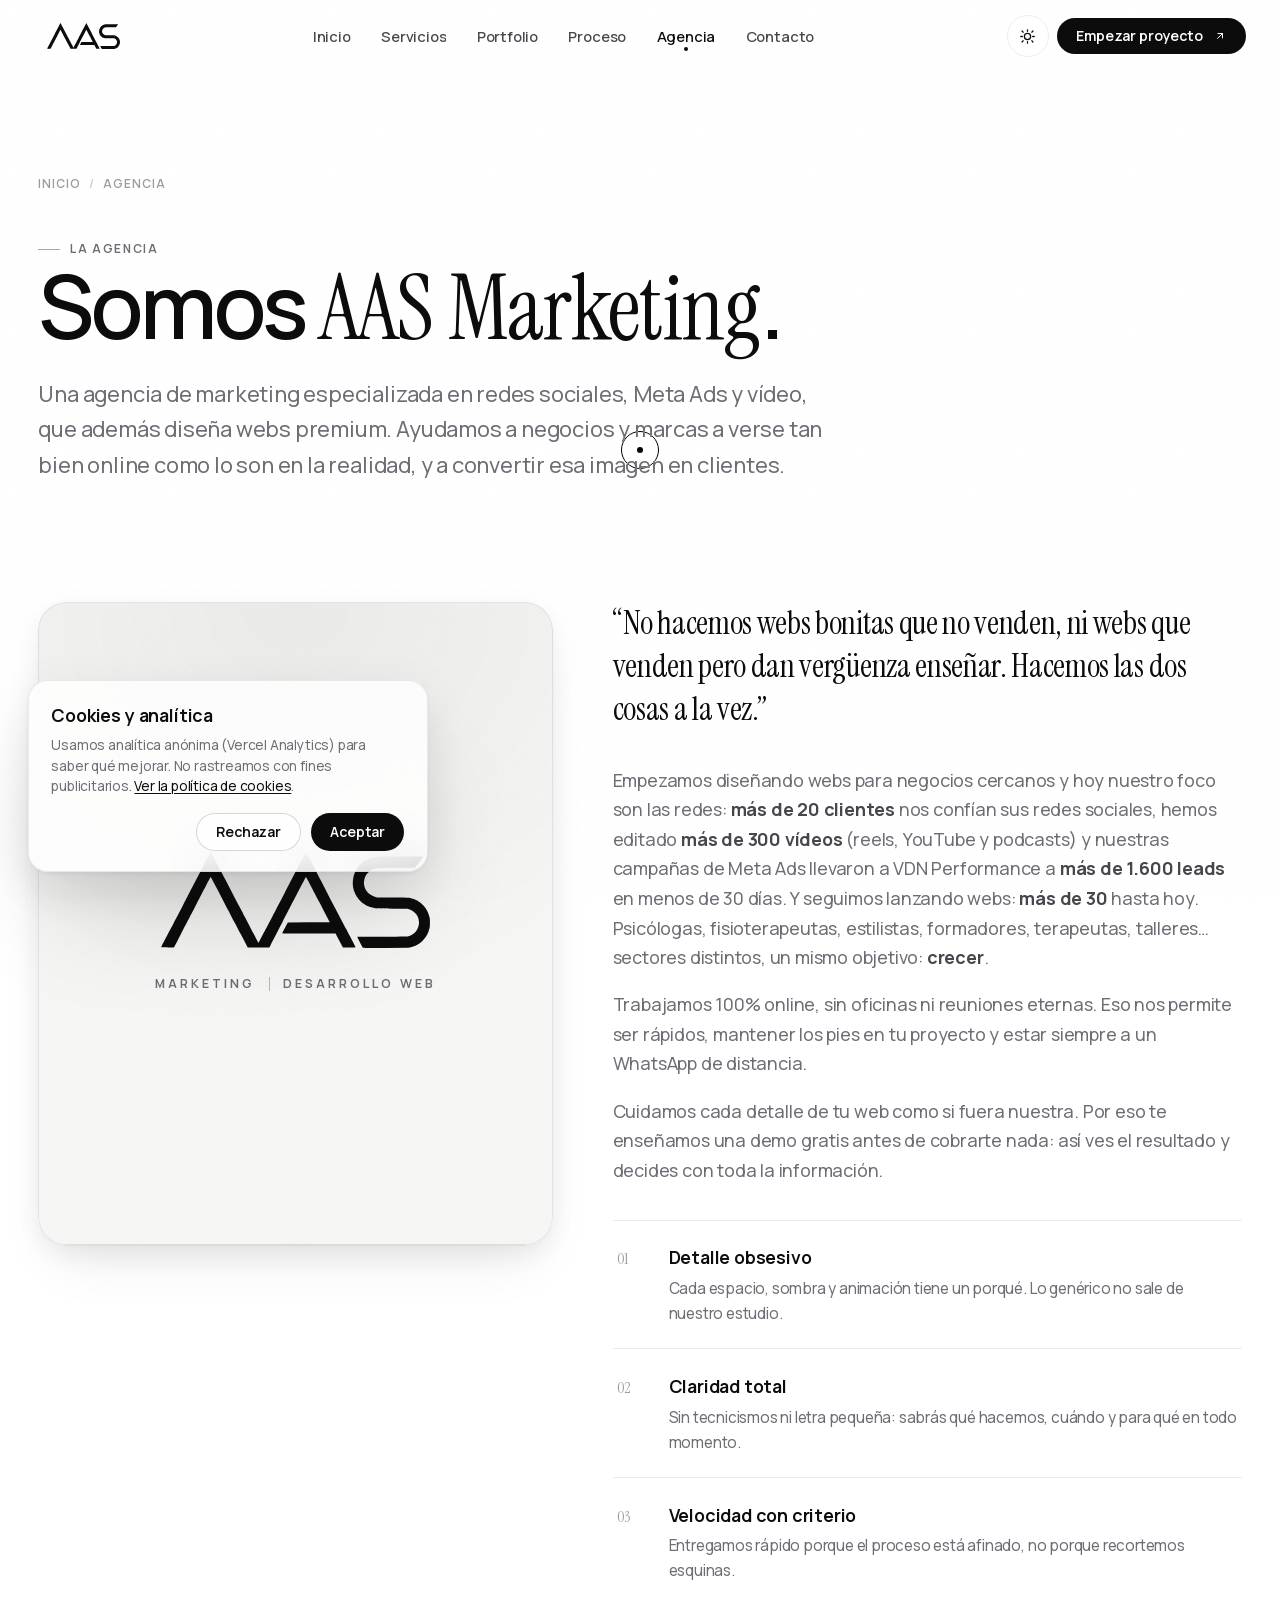
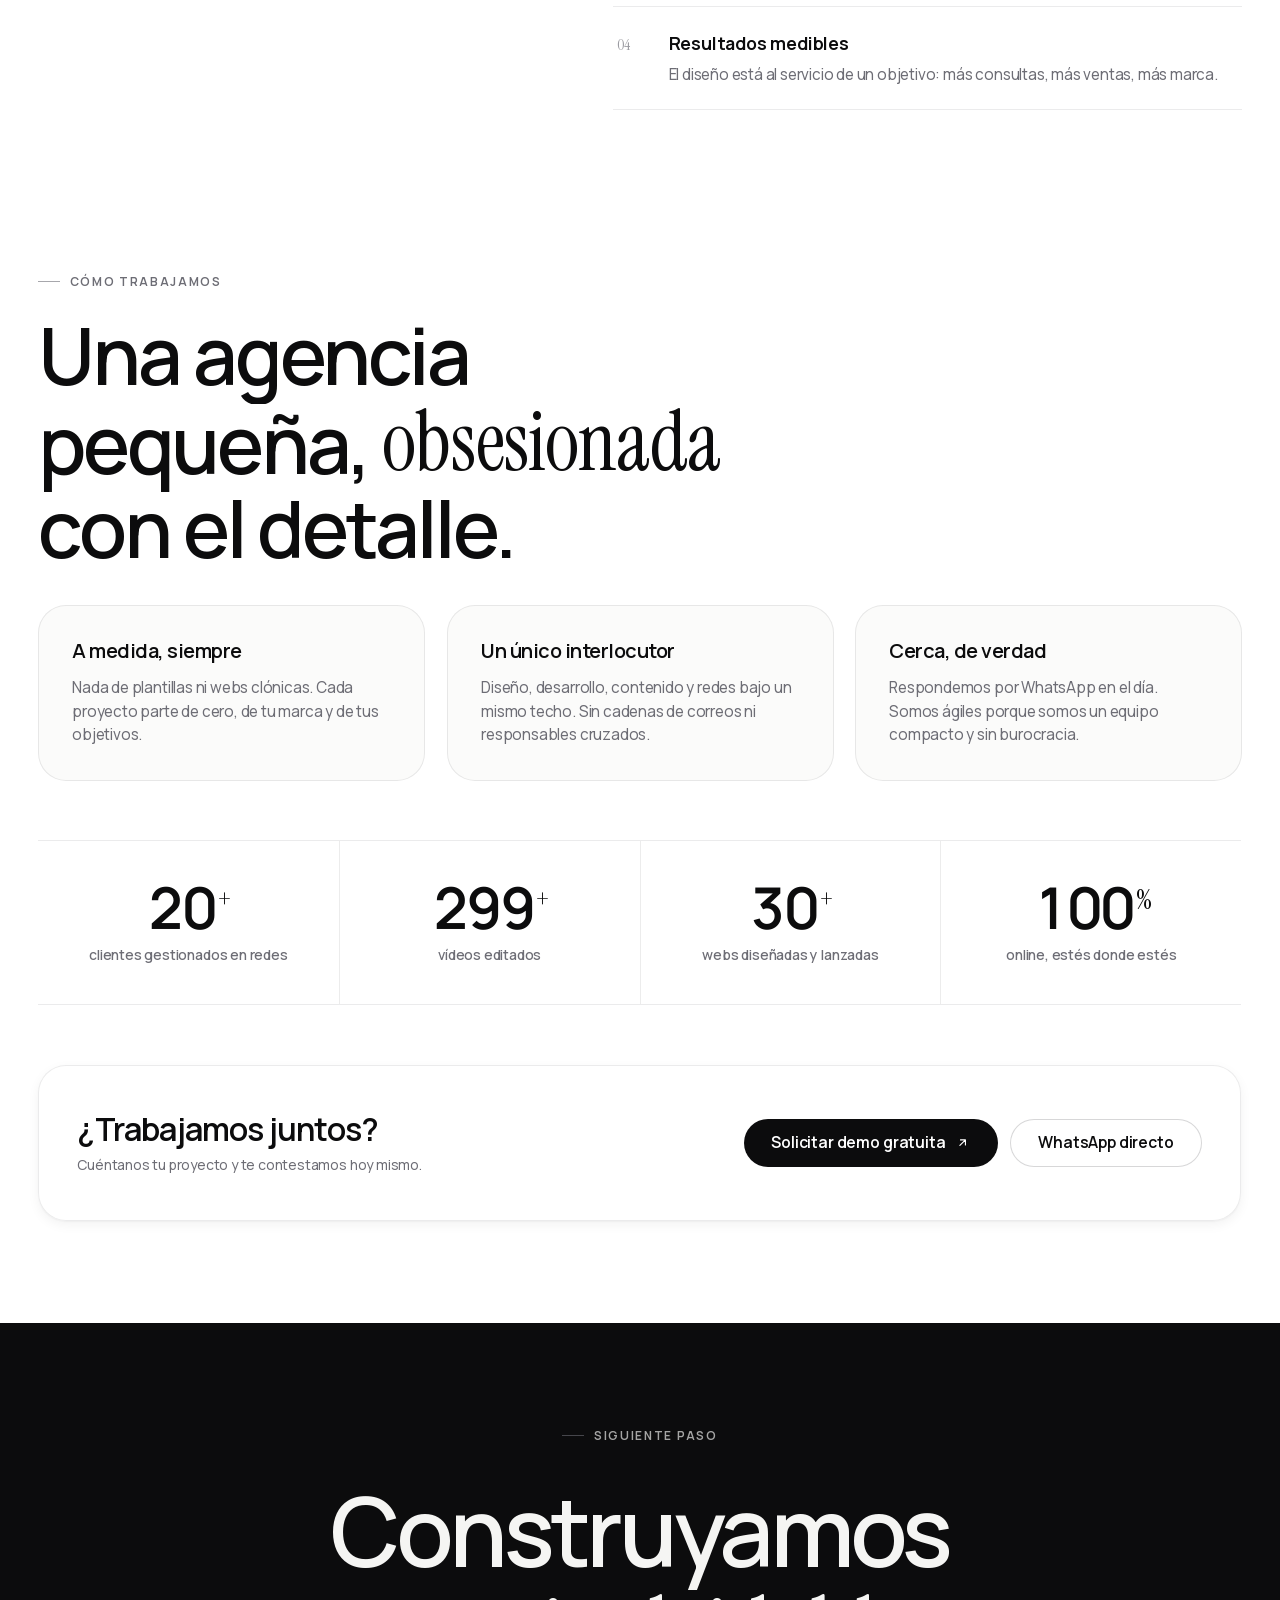
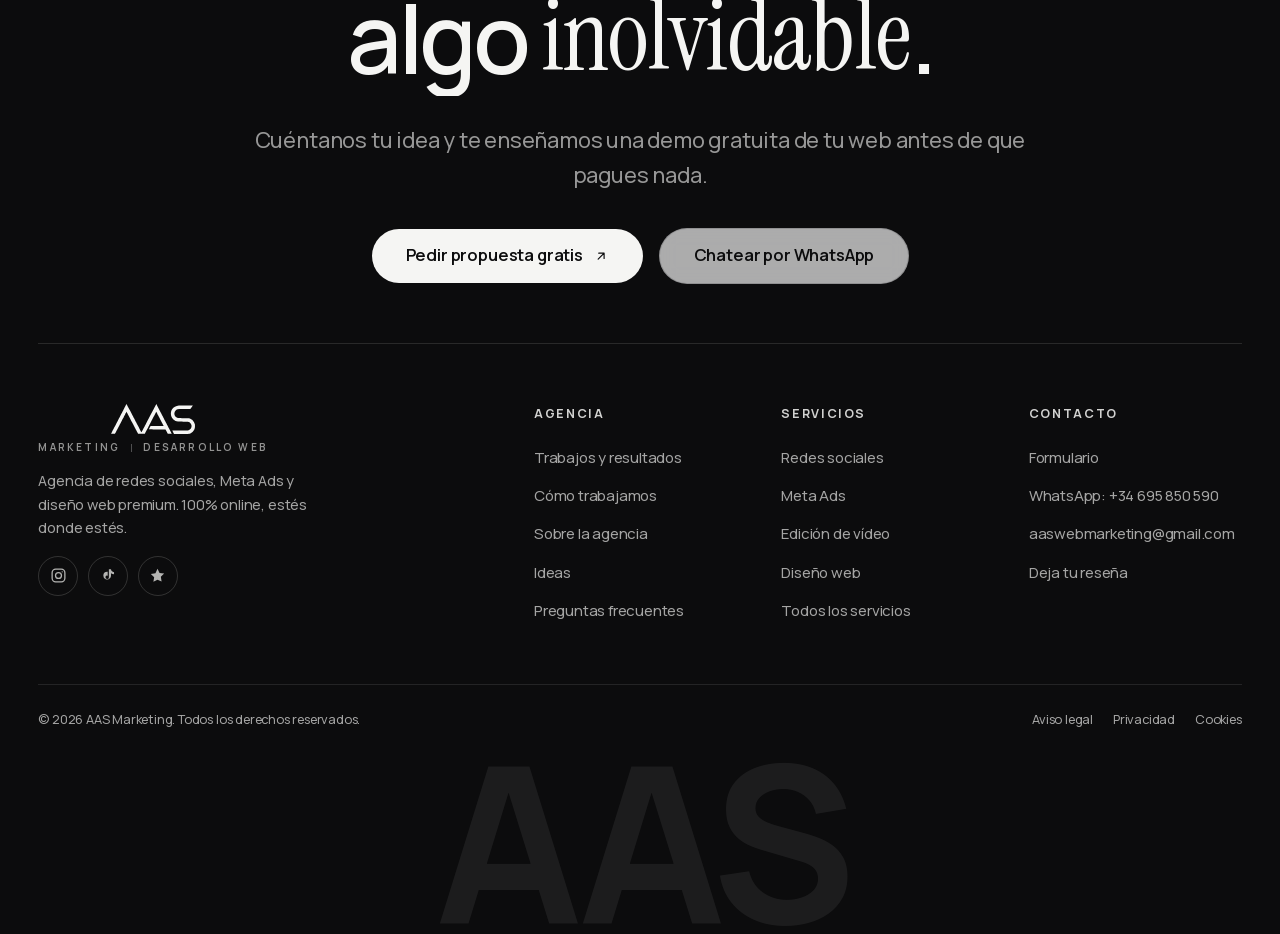
==== commit 5f8fcd54: "SEO on-page y limpieza visual: menos ruido, menos espacio SEO - H1 alineado con título y contenido: " ====
--- a/agencia/index.html
+++ b/agencia/index.html
@@ -45,15 +45,15 @@
       } catch (e) {}
     })();
   </script>
-  <link rel="stylesheet" href="../assets/css/main.css?v=83e70c1f">
-  <script type="module" src="../assets/js/main.js?v=f8a43c78"></script>
+  <link rel="stylesheet" href="../assets/css/main.css?v=d78830d8">
+  <script type="module" src="../assets/js/main.js?v=68c8ccdc"></script>
   <script type="application/ld+json">{"@context":"https://schema.org","@graph":[{"@type":"BreadcrumbList","itemListElement":[{"@type":"ListItem","position":1,"name":"Inicio","item":"https://www.aasmarketing.com/"},{"@type":"ListItem","position":2,"name":"Agencia","item":"https://www.aasmarketing.com/agencia/"}]},{"@type":"ProfessionalService","@id":"https://www.aasmarketing.com/#org","name":"AAS Marketing","alternateName":"AAS Marketing · Desarrollo Web","description":"Agencia de marketing digital especializada en gestión de redes sociales, campañas de Meta Ads y edición de vídeo, y en diseño web premium, tiendas online, SEO y automatizaciones.","slogan":"Marketing · Desarrollo Web","url":"https://www.aasmarketing.com","email":"aaswebmarketing@gmail.com","telephone":"+34 695 850 590","logo":"https://www.aasmarketing.com/assets/img/logo-aas.svg","image":"https://www.aasmarketing.com/assets/img/og.jpg","priceRange":"$$","areaServed":"España y trabajo remoto internacional","serviceType":["Gestión de redes sociales","Meta Ads","Edición de vídeo","Diseño web","Tiendas online","Landing pages","SEO","Branding","Automatizaciones"],"sameAs":["https://www.instagram.com/aas_webmarketing/"]}]}</script>
 </head>
 <body>
   <a class="skip-link" href="#contenido">Saltar al contenido</a>
   <header class="nav">
     <div class="nav-inner">
-      <a class="brand" href="../" aria-label="Inicio de AAS Marketing"><span class="brand-mark" role="img" aria-label="AAS Marketing"></span></a>
+      <a class="brand" href="../" aria-label="AAS Marketing, ir al inicio"><span class="brand-mark" role="img" aria-label="AAS Marketing"></span></a>
       <nav aria-label="Principal">
         <ul class="nav-links">
           <li><a class="nav-link" href="../">Inicio</a></li>
@@ -83,8 +83,8 @@
       </ul>
     </nav>
     <div class="mobile-foot">
-      <a class="btn" href="../contacto/">Solicitar demo gratuita</a>
-      <a class="btn btn-ghost" href="https://wa.me/34695850590?text=Hola%20AAS%20Marketing%2C%20he%20visto%20vuestra%20web%20y%20me%20interesa%20un%20proyecto.%20%C2%BFHablamos%3F" target="_blank" rel="noopener">WhatsApp</a>
+      <a class="btn" href="../contacto/">Empezar mi proyecto</a>
+      <a class="btn btn-ghost" href="https://wa.me/34695850590?text=Hola%20AAS%20Marketing%2C%20he%20visto%20vuestra%20web%20y%20me%20interesa%20un%20proyecto.%20%C2%BFHablamos%3F" target="_blank" rel="noopener">Escribir por WhatsApp</a>
     </div>
   </div>
   <main id="contenido">
@@ -163,14 +163,14 @@
           </article>
         </div>
 
-        <div class="stats" style="margin-top: var(--s-5)" data-reveal>
+        <div class="stats" style="margin-top: var(--s-4)" data-reveal>
           <div class="stat"><b><span data-count-to="20">20</span><sup>+</sup></b><span>clientes gestionados en redes</span></div>
           <div class="stat"><b><span data-count-to="300">300</span><sup>+</sup></b><span>vídeos editados</span></div>
           <div class="stat"><b><span data-count-to="30">30</span><sup>+</sup></b><span>webs diseñadas y lanzadas</span></div>
           <div class="stat"><b>100<sup>%</sup></b><span>online, estés donde estés</span></div>
         </div>
 
-        <div style="margin-top: var(--s-5)">
+        <div style="margin-top: var(--s-4)">
         
       <div class="mid-cta" data-reveal>
         <div>
@@ -192,13 +192,13 @@
       <h2 data-split>Construyamos algo <em class="accent">inolvidable</em>.</h2>
       <p class="lead">Cuéntanos tu idea y te enseñamos una demo gratuita de tu web antes de que pagues nada.</p>
       <div class="hero-cta" data-reveal-group>
-        <a class="btn btn-inverse btn-l" href="../contacto/">Solicitar demo gratuita <span class="arr"><svg width="24" height="24" viewBox="0 0 24 24" fill="none" stroke="currentColor" stroke-width="2" stroke-linecap="round" stroke-linejoin="round" aria-hidden="true"><path d="M7 17 17 7M8 7h9v9"/></svg></span></a>
-        <a class="btn btn-ghost btn-l" href="https://wa.me/34695850590?text=Hola%20AAS%20Marketing%2C%20he%20visto%20vuestra%20web%20y%20me%20interesa%20un%20proyecto.%20%C2%BFHablamos%3F" target="_blank" rel="noopener">Hablar por WhatsApp</a>
+        <a class="btn btn-inverse btn-l" href="../contacto/">Pedir propuesta gratis <span class="arr"><svg width="24" height="24" viewBox="0 0 24 24" fill="none" stroke="currentColor" stroke-width="2" stroke-linecap="round" stroke-linejoin="round" aria-hidden="true"><path d="M7 17 17 7M8 7h9v9"/></svg></span></a>
+        <a class="btn btn-ghost btn-l" href="https://wa.me/34695850590?text=Hola%20AAS%20Marketing%2C%20he%20visto%20vuestra%20web%20y%20me%20interesa%20un%20proyecto.%20%C2%BFHablamos%3F" target="_blank" rel="noopener">Chatear por WhatsApp</a>
       </div>
     </div>
     <div class="footer-main">
       <div class="footer-brand">
-        <a class="brand" href="../" aria-label="Inicio de AAS Marketing"><span class="brand-lockup">
+        <a class="brand" href="../" aria-label="AAS Marketing, ir al inicio"><span class="brand-lockup">
         <span class="brand-mark" role="img" aria-label="AAS Marketing"></span>
         <span class="brand-tagline" aria-hidden="true">Marketing<span class="sep"></span>Desarrollo Web</span>
       </span></a>
@@ -210,17 +210,17 @@
         </div>
       </div>
       <nav aria-label="Páginas">
-        <h4>Agencia</h4>
+        <p class="footer-h">Agencia</p>
         <ul>
-          <li><a href="../portfolio/">Portfolio</a></li>
-          <li><a href="../proceso/">Proceso</a></li>
+          <li><a href="../portfolio/">Trabajos y resultados</a></li>
+          <li><a href="../proceso/">Cómo trabajamos</a></li>
           <li><a href="../agencia/">Sobre la agencia</a></li>
           <li><a href="../blog/">Ideas</a></li>
           <li><a href="../faq/">Preguntas frecuentes</a></li>
         </ul>
       </nav>
       <nav aria-label="Servicios">
-        <h4>Servicios</h4>
+        <p class="footer-h">Servicios</p>
         <ul>
           <li><a href="../servicios/redes-sociales/">Redes sociales</a></li>
           <li><a href="../servicios/redes-sociales/#meta-ads">Meta Ads</a></li>
@@ -230,10 +230,10 @@
         </ul>
       </nav>
       <nav aria-label="Contacto">
-        <h4>Contacto</h4>
+        <p class="footer-h">Contacto</p>
         <ul>
           <li><a href="../contacto/">Formulario</a></li>
-          <li><a href="https://wa.me/34695850590?text=Hola%20AAS%20Marketing%2C%20he%20visto%20vuestra%20web%20y%20me%20interesa%20un%20proyecto.%20%C2%BFHablamos%3F" target="_blank" rel="noopener">WhatsApp</a></li>
+          <li><a href="https://wa.me/34695850590?text=Hola%20AAS%20Marketing%2C%20he%20visto%20vuestra%20web%20y%20me%20interesa%20un%20proyecto.%20%C2%BFHablamos%3F" target="_blank" rel="noopener">WhatsApp: +34 695 850 590</a></li>
           <li><a href="mailto:aaswebmarketing@gmail.com">aaswebmarketing@gmail.com</a></li>
           <li><a href="https://share.google/XqEnxlBCnqPrfpFHi" target="_blank" rel="noopener">Deja tu reseña</a></li>
         </ul>
@@ -258,7 +258,7 @@
   <div class="cookie-banner" id="cookie-banner" role="dialog" aria-labelledby="ck-title" aria-describedby="ck-desc" hidden>
     <div class="ck-body">
       <strong id="ck-title">Cookies y analítica</strong>
-      <p id="ck-desc">Usamos analítica anónima (Vercel Analytics) para saber qué mejorar. No rastreamos con fines publicitarios. <a href="../cookies/">Más información</a>.</p>
+      <p id="ck-desc">Usamos analítica anónima (Vercel Analytics) para saber qué mejorar. No rastreamos con fines publicitarios. <a href="../cookies/">Ver la política de cookies</a>.</p>
     </div>
     <div class="ck-actions">
       <button class="btn btn-ghost btn-s" type="button" data-ck="reject">Rechazar</button>
--- a/assets/css/main.css
+++ b/assets/css/main.css
@@ -1 +1 @@
-:root{color-scheme:light;--bg: #ffffff;--bg-soft: #f6f6f4;--bg-card: #fbfbfa;--glass: rgba(255, 255, 255, .66);--glass-strong: rgba(255, 255, 255, .82);--ink: #0c0c0d;--ink-soft: #46464d;--ink-mute: #6d6d75;--ink-faint: #9b9ba1;--line: rgba(12, 12, 13, .08);--line-strong: rgba(12, 12, 13, .16);--inverse-bg: #0c0c0d;--inverse-ink: #f5f5f3;--ok: #1f7a4d;--err: #b3372f;--shadow-s: 0 1px 2px rgba(16, 16, 18, .04), 0 4px 12px rgba(16, 16, 18, .05);--shadow-m: 0 1px 2px rgba(16, 16, 18, .05), 0 10px 30px rgba(16, 16, 18, .07), 0 30px 60px -20px rgba(16, 16, 18, .09);--shadow-l: 0 2px 4px rgba(16, 16, 18, .05), 0 18px 50px rgba(16, 16, 18, .1), 0 60px 120px -30px rgba(16, 16, 18, .16);--shadow-glow: 0 0 0 1px var(--line);--font-sans: "Manrope", ui-sans-serif, system-ui, -apple-system, "Segoe UI", sans-serif;--font-serif: "Instrument Serif", ui-serif, Georgia, serif;--text-xs: .75rem;--text-s: .875rem;--text-base: clamp(1rem, .96rem + .2vw, 1.125rem);--text-l: clamp(1.125rem, 1.05rem + .4vw, 1.375rem);--text-xl: clamp(1.4rem, 1.2rem + 1vw, 2rem);--text-2xl: clamp(1.9rem, 1.4rem + 2.2vw, 3.25rem);--text-3xl: clamp(2.5rem, 1.6rem + 4.2vw, 5rem);--text-hero: clamp(2.9rem, 1.4rem + 7vw, 7.75rem);--s-1: clamp(.5rem, .4rem + .35vw, .75rem);--s-2: clamp(1rem, .85rem + .6vw, 1.5rem);--s-3: clamp(1.5rem, 1.2rem + 1.2vw, 2.5rem);--s-4: clamp(2.5rem, 1.8rem + 2.4vw, 4.5rem);--s-5: clamp(4rem, 2.8rem + 4.5vw, 7.5rem);--s-6: clamp(6rem, 4rem + 7vw, 11rem);--container: min(1280px, 100vw - clamp(2.5rem, 6vw, 5rem));--container-wide: min(1520px, 100vw - clamp(1.5rem, 4vw, 3rem));--nav-h: 72px;--r-s: 12px;--r-m: 20px;--r-l: 28px;--r-pill: 999px;--ease-out: cubic-bezier(.22, 1, .36, 1);--ease-io: cubic-bezier(.83, 0, .17, 1);--ease-spring: cubic-bezier(.34, 1.3, .5, 1);--dur-1: .35s;--dur-2: .7s;--dur-3: 1.1s;--noise: url("data:image/svg+xml,%3Csvg xmlns='http://www.w3.org/2000/svg' width='160' height='160'%3E%3Cfilter id='n'%3E%3CfeTurbulence type='fractalNoise' baseFrequency='0.9' numOctaves='2' stitchTiles='stitch'/%3E%3C/filter%3E%3Crect width='100%25' height='100%25' filter='url(%23n)' opacity='0.5'/%3E%3C/svg%3E")}[data-theme=dark]{color-scheme:dark;--bg: #0a0a0b;--bg-soft: #111113;--bg-card: #131315;--glass: rgba(19, 19, 21, .62);--glass-strong: rgba(19, 19, 21, .85);--ink: #f4f4f2;--ink-soft: #c2c2c8;--ink-mute: #94949c;--ink-faint: #64646c;--line: rgba(244, 244, 242, .09);--line-strong: rgba(244, 244, 242, .18);--inverse-bg: #f4f4f2;--inverse-ink: #0c0c0d;--ok: #4cc38a;--err: #e5766e;--shadow-s: 0 1px 2px rgba(0, 0, 0, .35), 0 4px 12px rgba(0, 0, 0, .35);--shadow-m: 0 1px 2px rgba(0, 0, 0, .4), 0 10px 30px rgba(0, 0, 0, .45), 0 30px 60px -20px rgba(0, 0, 0, .5);--shadow-l: 0 2px 4px rgba(0, 0, 0, .45), 0 18px 50px rgba(0, 0, 0, .55), 0 60px 120px -30px rgba(0, 0, 0, .6)}@font-face{font-family:Manrope;src:url(../fonts/manrope-var-latin.woff2) format("woff2");font-weight:200 800;font-display:swap}@font-face{font-family:"Instrument Serif";src:url(../fonts/instrument-serif-latin.woff2) format("woff2");font-weight:400;font-style:normal;font-display:swap}@font-face{font-family:"Instrument Serif";src:url(../fonts/instrument-serif-italic-latin.woff2) format("woff2");font-weight:400;font-style:italic;font-display:swap}*,*:before,*:after{box-sizing:border-box;margin:0;padding:0}html{-webkit-text-size-adjust:100%;scroll-behavior:smooth;scroll-padding-top:calc(var(--nav-h) + 24px)}body{font-family:var(--font-sans);font-size:var(--text-base);font-weight:450;line-height:1.65;letter-spacing:-.011em;color:var(--ink-soft);background:var(--bg);-webkit-font-smoothing:antialiased;text-rendering:optimizeLegibility;overflow-x:clip;min-height:100svh;transition:background-color .5s var(--ease-out),color .5s var(--ease-out)}body:before{content:"";position:fixed;inset:0;background-image:var(--noise);background-size:160px;opacity:.028;pointer-events:none;z-index:2000;mix-blend-mode:multiply}[data-theme=dark] body:before{mix-blend-mode:screen;opacity:.04}img,svg,video,canvas{display:block;max-width:100%;height:auto}button,input,select,textarea{font:inherit;color:inherit;background:none;border:none}button{cursor:pointer}a{color:inherit;text-decoration:none}ul[role=list],ol[role=list]{list-style:none}::selection{background:var(--ink);color:var(--bg)}:focus-visible{outline:2px solid var(--ink);outline-offset:3px;border-radius:4px}.sr-only{position:absolute;width:1px;height:1px;padding:0;margin:-1px;overflow:hidden;clip-path:inset(50%);white-space:nowrap;border:0}.skip-link{position:fixed;top:12px;left:12px;z-index:3000;padding:.75rem 1.25rem;background:var(--ink);color:var(--bg);border-radius:var(--r-pill);font-weight:600;font-size:var(--text-s);transform:translateY(-200%);transition:transform .3s var(--ease-out)}.skip-link:focus-visible{transform:translateY(0)}h1,h2,h3,h4{color:var(--ink);font-weight:600;line-height:1.06;letter-spacing:-.035em;text-wrap:balance}h1{font-size:var(--text-hero);font-weight:550;letter-spacing:-.045em}h2{font-size:var(--text-3xl);font-weight:560;letter-spacing:-.04em}h3{font-size:var(--text-xl);letter-spacing:-.025em;line-height:1.2}h4{font-size:var(--text-l);line-height:1.3;letter-spacing:-.02em}.serif,em.accent{font-family:var(--font-serif);font-style:italic;font-weight:400;letter-spacing:-.01em}em.accent{font-size:1.04em}.eyebrow{display:inline-flex;align-items:center;gap:.6rem;font-size:var(--text-xs);font-weight:650;letter-spacing:.14em;text-transform:uppercase;color:var(--ink-mute)}.eyebrow:before{content:"";width:22px;height:1px;background:var(--ink-mute);opacity:.6}.lead{font-size:var(--text-l);line-height:1.6;color:var(--ink-mute);max-width:56ch;text-wrap:pretty}.small{font-size:var(--text-s);color:var(--ink-mute)}.pill{display:inline-flex;align-items:center;gap:.5rem;padding:.45rem 1rem;border:1px solid var(--line-strong);border-radius:var(--r-pill);font-size:var(--text-s);font-weight:550;color:var(--ink-soft);background:var(--glass);backdrop-filter:blur(12px);-webkit-backdrop-filter:blur(12px)}.pill .dot{width:7px;height:7px;border-radius:50%;background:var(--ok);animation:pulse-dot 2.4s ease-in-out infinite}@keyframes pulse-dot{0%,to{box-shadow:0 0 #1f7a4d59}50%{box-shadow:0 0 0 6px #1f7a4d00}}.container{width:var(--container);margin-inline:auto}.container-wide{width:var(--container-wide);margin-inline:auto}.section{padding-block:var(--s-6);position:relative}.section-soft{background:var(--bg-soft)}.section-tight{padding-block:var(--s-5)}.section-head{display:grid;gap:var(--s-2);max-width:780px;margin-bottom:var(--s-4)}.section-head.center{margin-inline:auto;text-align:center;justify-items:center}.section-head .lead{margin-top:.25rem}.grid-2{display:grid;grid-template-columns:repeat(2,1fr);gap:var(--s-3)}.grid-3{display:grid;grid-template-columns:repeat(3,1fr);gap:var(--s-2)}.divider{height:1px;background:linear-gradient(90deg,transparent,var(--line-strong),transparent);border:none}.bg-orbs{position:absolute;inset:0;overflow:hidden;pointer-events:none}.bg-orbs i{position:absolute;border-radius:50%;filter:blur(90px);opacity:.5;background:radial-gradient(circle,rgba(12,12,13,.055),transparent 65%)}[data-theme=dark] .bg-orbs i{background:radial-gradient(circle,rgba(244,244,242,.05),transparent 65%)}.nav{position:fixed;top:0;left:0;right:0;z-index:1000;height:var(--nav-h);display:flex;align-items:center;transition:transform .5s var(--ease-out)}.nav.is-hidden{transform:translateY(-110%)}.nav-inner{width:var(--container-wide);margin-inline:auto;display:flex;align-items:center;justify-content:space-between;gap:var(--s-2);padding:.55rem .6rem .55rem 1.4rem;border-radius:var(--r-pill);border:1px solid transparent;transition:width .6s var(--ease-out),background-color .4s var(--ease-out),border-color .4s var(--ease-out),box-shadow .4s var(--ease-out),backdrop-filter .4s var(--ease-out)}.nav.is-scrolled .nav-inner{width:min(1060px,100vw - 2rem);background:var(--glass);border-color:var(--line);box-shadow:var(--shadow-s);backdrop-filter:blur(18px) saturate(1.5);-webkit-backdrop-filter:blur(18px) saturate(1.5)}.brand{font-weight:750;font-size:1.28rem;letter-spacing:-.05em;color:var(--ink);display:inline-flex;align-items:baseline;line-height:1;gap:1px}.brand sup{font-size:.5em;font-weight:500;transform:translateY(-2px);opacity:.55}.brand .brand-dot{color:var(--ink);font-family:var(--font-serif);font-style:italic}.nav-links{display:flex;align-items:center;gap:clamp(.25rem,1vw,.9rem);list-style:none}.nav-links li{flex:none}.nav-link{position:relative;display:inline-block;white-space:nowrap;padding:.5rem .55rem;font-size:.92rem;font-weight:550;color:var(--ink-soft);border-radius:var(--r-s);line-height:1.25}.nav-link .roll{display:inline-block;position:relative;overflow:clip;clip-path:inset(0);line-height:1.25;vertical-align:bottom}.nav-link .roll .ch{display:inline-block;white-space:pre;transition:transform .45s var(--ease-out);transition-delay:calc(var(--i) * 22ms)}.nav-link .roll .ch-b{position:absolute;left:0;top:0;transform:translateY(115%);font-family:var(--font-serif);font-style:italic;font-weight:400;font-size:1.13em;color:var(--ink)}.nav-link:hover .roll .ch-a,.nav-link:focus-visible .roll .ch-a{transform:translateY(-115%)}.nav-link:hover .roll .ch-b,.nav-link:focus-visible .roll .ch-b{transform:translateY(0)}.nav-link[aria-current=page]{color:var(--ink)}.nav-link[aria-current=page]:after{content:"";position:absolute;left:50%;bottom:2px;width:4px;height:4px;border-radius:50%;background:var(--ink);transform:translate(-50%)}.nav-actions{display:flex;align-items:center;gap:.5rem}.theme-toggle{position:relative;width:42px;height:42px;display:grid;place-items:center;border-radius:50%;border:1px solid var(--line);color:var(--ink);background:transparent;transition:background-color .3s var(--ease-out),transform .3s var(--ease-spring),border-color .3s}.theme-toggle:hover{background:var(--bg-soft);transform:scale(1.06)}.theme-toggle:active{transform:scale(.94)}.theme-toggle svg{width:17px;height:17px}.theme-toggle .sun,.theme-toggle .moon{position:absolute;transition:transform .55s var(--ease-spring),opacity .3s}.theme-toggle .moon{opacity:0;transform:rotate(90deg) scale(.4)}[data-theme=dark] .theme-toggle .sun{opacity:0;transform:rotate(-90deg) scale(.4)}[data-theme=dark] .theme-toggle .moon{opacity:1;transform:rotate(0) scale(1)}.nav-burger{display:none;width:42px;height:42px;border-radius:50%;border:1px solid var(--line);place-items:center}.nav-burger span{position:relative;width:16px;height:1.6px;background:var(--ink);border-radius:2px;transition:transform .4s var(--ease-spring),background .2s}.nav-burger span:before,.nav-burger span:after{content:"";position:absolute;left:0;width:16px;height:1.6px;background:var(--ink);border-radius:2px;transition:transform .4s var(--ease-spring),top .4s var(--ease-spring)}.nav-burger span:before{top:-5.5px}.nav-burger span:after{top:5.5px}.nav-burger[aria-expanded=true] span{background:transparent}.nav-burger[aria-expanded=true] span:before{top:0;transform:rotate(45deg)}.nav-burger[aria-expanded=true] span:after{top:0;transform:rotate(-45deg)}.mobile-menu{position:fixed;inset:0;z-index:900;display:flex;flex-direction:column;justify-content:center;padding:calc(var(--nav-h) + 2rem) 8vw 3rem;background:var(--glass-strong);backdrop-filter:blur(28px) saturate(1.6);-webkit-backdrop-filter:blur(28px) saturate(1.6);opacity:0;visibility:hidden;transition:opacity .5s var(--ease-out),visibility 0s .5s}.mobile-menu.is-open{opacity:1;visibility:visible;transition:opacity .5s var(--ease-out)}.mobile-menu ul{list-style:none;display:grid;gap:.4rem}.mobile-menu a.mobile-link{display:inline-flex;align-items:baseline;gap:.9rem;font-size:clamp(2.1rem,8.5vw,3.6rem);font-weight:580;letter-spacing:-.04em;line-height:1.15;color:var(--ink);overflow:hidden}.mobile-link .idx{font-size:.85rem;font-weight:500;color:var(--ink-faint);font-family:var(--font-serif);font-style:italic}.mobile-menu .mobile-link>.txt{display:inline-block;transform:translateY(110%);transition:transform .7s var(--ease-out)}.mobile-menu.is-open .mobile-link>.txt{transform:translateY(0);transition-delay:calc(var(--i) * 55ms + .1s)}.mobile-menu .mobile-foot{margin-top:var(--s-4);display:flex;flex-wrap:wrap;gap:1rem;opacity:0;transform:translateY(14px);transition:opacity .6s var(--ease-out) .4s,transform .6s var(--ease-out) .4s}.mobile-menu.is-open .mobile-foot{opacity:1;transform:none}.btn{--btn-bg: var(--ink);--btn-ink: var(--bg);position:relative;display:inline-flex;align-items:center;justify-content:center;gap:.6rem;padding:.95rem 1.7rem;border-radius:var(--r-pill);background:var(--btn-bg);color:var(--btn-ink);font-weight:620;font-size:.98rem;letter-spacing:-.01em;line-height:1;overflow:hidden;isolation:isolate;transition:transform .35s var(--ease-spring),box-shadow .35s var(--ease-out),background-color .3s;will-change:transform}.btn:hover{transform:translateY(-2px);box-shadow:var(--shadow-m)}.btn:active{transform:translateY(0) scale(.97)}.btn:before{content:"";position:absolute;inset:-2px;z-index:-1;background:radial-gradient(120px 120px at var(--mx, 50%) var(--my, 50%),rgba(255,255,255,.22),transparent 60%);opacity:0;transition:opacity .35s}.btn:hover:before{opacity:1}[data-theme=dark] .btn:before{background:radial-gradient(120px 120px at var(--mx, 50%) var(--my, 50%),rgba(0,0,0,.16),transparent 60%)}.btn .arr{display:inline-grid;place-items:center;width:1em;height:1em;overflow:hidden}.btn .arr svg{width:.85em;height:.85em;transition:transform .4s var(--ease-out)}.btn:hover .arr svg{transform:translate(2.5px,-2.5px)}.btn-ghost{--btn-bg: transparent;--btn-ink: var(--ink);border:1px solid var(--line-strong);background:var(--glass);backdrop-filter:blur(10px);-webkit-backdrop-filter:blur(10px)}.btn-ghost:hover{background:var(--bg-soft);box-shadow:var(--shadow-s)}.btn-inverse{--btn-bg: var(--inverse-ink);--btn-ink: var(--inverse-bg)}.on-dark .btn-ghost{--btn-ink: var(--inverse-ink);border-color:#f5f5f340;background:#f5f5f30f}.on-dark .btn-ghost:hover{background:#f5f5f31f}.btn-s{padding:.7rem 1.2rem;font-size:.88rem}.btn-l{padding:1.15rem 2.1rem;font-size:1.05rem}.btn-wa{--btn-bg: #17352a;--btn-ink: #e9fbf2}[data-theme=dark] .btn-wa{--btn-bg: #dcfce9;--btn-ink: #12291f}.link-draw{position:relative;display:inline-flex;align-items:center;gap:.4rem;font-weight:620;color:var(--ink);padding-bottom:2px;background:linear-gradient(currentColor,currentColor) no-repeat 100% 100% / 0% 1.5px;transition:background-size .45s var(--ease-out)}.link-draw:hover{background-position:0 100%;background-size:100% 1.5px}.link-draw svg{width:.8em;height:.8em;transition:transform .35s var(--ease-out)}.link-draw:hover svg{transform:translate(2px,-2px)}@media (hover: hover) and (pointer: fine){.has-cursor,.has-cursor a,.has-cursor button,.has-cursor [data-tilt]{cursor:none}.has-cursor input,.has-cursor textarea,.has-cursor select,.has-cursor label{cursor:auto}}.cursor-dot,.cursor-ring,.cursor-canvas{position:fixed;top:0;left:0;pointer-events:none;z-index:5000}.cursor-canvas{width:100vw;height:100vh;mix-blend-mode:difference;opacity:.9}.cursor-dot{width:6px;height:6px;margin:-3px 0 0 -3px;border-radius:50%;background:#fff;mix-blend-mode:difference;transition:transform .25s var(--ease-out),opacity .25s}.cursor-ring{width:38px;height:38px;margin:-19px 0 0 -19px;border-radius:var(--r-pill);border:1.2px solid #fff;mix-blend-mode:difference;display:grid;place-items:center;transition:width .4s var(--ease-spring),height .4s var(--ease-spring),margin .4s var(--ease-spring),border-color .3s,background-color .3s,border-radius .3s,opacity .3s}.cursor-ring .cursor-label{font-size:.72rem;font-weight:650;letter-spacing:.02em;color:#000;white-space:nowrap;opacity:0;transform:scale(.6);transition:opacity .25s,transform .35s var(--ease-spring)}.cursor-hide .cursor-dot,.cursor-hide .cursor-ring{opacity:0}.cursor-link .cursor-ring{width:56px;height:56px;margin:-28px 0 0 -28px;background:#ffffff1f}.cursor-link .cursor-dot{transform:scale(.5)}.cursor-text .cursor-ring{width:3px;height:34px;margin:-17px 0 0 -1.5px;border-radius:3px;background:#fff;border-color:transparent}.cursor-text .cursor-dot{opacity:0}.cursor-view .cursor-ring{width:96px;height:96px;margin:-48px 0 0 -48px;background:#fff;border-color:transparent;mix-blend-mode:normal;box-shadow:var(--shadow-m)}.cursor-view .cursor-ring .cursor-label{opacity:1;transform:scale(1)}.cursor-view .cursor-dot{opacity:0}.cursor-press .cursor-ring{transform:scale(.86)}.hero{position:relative;min-height:100svh;display:flex;flex-direction:column;justify-content:center;padding-top:calc(var(--nav-h) + var(--s-3));overflow:clip}.hero-canvas{position:absolute;inset:0;width:100%;height:100%;pointer-events:none}.hero-grad{position:absolute;inset:-20%;pointer-events:none;background:radial-gradient(46% 42% at 24% 22%,rgba(12,12,13,.05),transparent 68%),radial-gradient(38% 36% at 82% 68%,rgba(12,12,13,.045),transparent 66%);animation:grad-drift 26s ease-in-out infinite alternate}[data-theme=dark] .hero-grad{background:radial-gradient(46% 42% at 24% 22%,rgba(244,244,242,.05),transparent 68%),radial-gradient(38% 36% at 82% 68%,rgba(244,244,242,.045),transparent 66%)}@keyframes grad-drift{0%{transform:translate3d(-1.5%,-1%,0) scale(1)}to{transform:translate3d(1.5%,2%,0) scale(1.06)}}.hero-inner{position:relative;width:var(--container);margin-inline:auto;display:grid;grid-template-columns:minmax(0,1fr) clamp(320px,40vw,560px);align-items:center;gap:clamp(1.5rem,4vw,4.5rem);z-index:2}.hero-copy{display:grid;gap:var(--s-3);justify-items:start;min-width:0}.hero h1{max-width:15ch;font-size:clamp(2.8rem,1.2rem + 5vw,5.75rem)}.hero h1 .rotator{display:inline-grid;overflow:hidden;vertical-align:baseline;position:relative}.hero h1 .rotator>span{grid-area:1 / 1;font-family:var(--font-serif);font-style:italic;font-weight:400;white-space:nowrap;opacity:0;transform:translateY(110%) rotate(2deg);transition:transform .85s var(--ease-out),opacity .5s;will-change:transform}.hero h1 .rotator>span.is-in{opacity:1;transform:translateY(0) rotate(0)}.hero h1 .rotator>span.is-out{opacity:0;transform:translateY(-110%) rotate(-2deg)}.hero-sub{max-width:46ch}.hero-cta{display:flex;flex-wrap:wrap;align-items:center;gap:1rem}.hero-proof{display:flex;flex-wrap:wrap;align-items:center;gap:.75rem 1.75rem;color:var(--ink-mute);font-size:var(--text-s);font-weight:550}.hero-proof b{color:var(--ink);font-weight:750;font-variant-numeric:tabular-nums}.hero-stage{position:relative;width:100%;aspect-ratio:1 / 1;align-self:center;transform:translateY(var(--py, 0px));z-index:1;perspective:1500px;pointer-events:none}.hero-stage .shot{position:absolute;display:block;border-radius:14px;overflow:hidden;border:1px solid var(--line);box-shadow:var(--shadow-l);background:var(--bg-card);pointer-events:auto;cursor:pointer;transform:perspective(1400px) rotateY(var(--base-ry, 0deg)) rotateX(var(--base-rx, 0deg));transition:box-shadow .4s var(--ease-out);will-change:transform}.hero-stage .shot:hover,.hero-stage .shot:focus-visible{z-index:5;box-shadow:var(--shadow-l),0 30px 70px -20px #00000059}[data-theme=dark] .hero-stage .shot:hover,[data-theme=dark] .hero-stage .shot:focus-visible{box-shadow:var(--shadow-l),0 30px 70px -20px #0009}.hero-stage .shot img{width:100%;height:100%;object-fit:cover;object-position:top;pointer-events:none}.hero-stage .shot .glare{position:absolute;inset:0;pointer-events:none;background:radial-gradient(280px 200px at var(--gx, 50%) var(--gy, 40%),rgba(255,255,255,.22),transparent 62%);opacity:0;transition:opacity .4s;mix-blend-mode:soft-light}.hero-stage .shot:hover .glare,.hero-stage .shot:focus-visible .glare{opacity:1}.hero-stage .shot-a{width:86%;aspect-ratio:16/10.4;right:0;top:6%;--base-ry: -9deg;--base-rx: 4deg}.hero-stage .shot-b{width:60%;aspect-ratio:16/10.4;left:-6%;top:46%;--base-ry: 7deg;--base-rx: -3deg}.hero-stage .shot-c{width:25%;aspect-ratio:9/19;right:3%;top:40%;border-radius:20px;--base-ry: -14deg;--base-rx: 0deg;z-index:2}.hero-stage .shot .bar{height:22px;display:flex;align-items:center;gap:4px;padding-inline:9px;border-bottom:1px solid var(--line);background:var(--bg-soft)}.hero-stage .shot .bar i{width:5px;height:5px;border-radius:50%;background:var(--line-strong)}.hero-scroll-hint{position:absolute;bottom:1.75rem;left:50%;transform:translate(-50%);display:flex;flex-direction:column;align-items:center;gap:.5rem;color:var(--ink-faint);font-size:var(--text-xs);font-weight:600;letter-spacing:.16em;text-transform:uppercase;z-index:3}.hero-scroll-hint .line{width:1px;height:44px;background:var(--line-strong);overflow:hidden;position:relative}.hero-scroll-hint .line:after{content:"";position:absolute;left:0;top:-100%;width:100%;height:100%;background:var(--ink);animation:scroll-hint 2.2s var(--ease-io) infinite}@keyframes scroll-hint{0%{top:-100%}55%,to{top:100%}}.hero-marquee{border-block:1px solid var(--line);padding-block:1.1rem}.bento{display:grid;grid-template-columns:repeat(12,1fr);gap:clamp(.9rem,1.6vw,1.4rem)}.bento-cell{position:relative;grid-column:span 4;border-radius:var(--r-l);border:1px solid var(--line);background:var(--bg-card);padding:clamp(1.5rem,2.6vw,2.25rem);overflow:hidden;display:flex;flex-direction:column;gap:.8rem;min-height:320px;transition:transform .5s var(--ease-out),box-shadow .5s var(--ease-out),border-color .4s}.bento-cell:hover{transform:translateY(-4px);box-shadow:var(--shadow-m);border-color:var(--line-strong)}.bento-cell.is-wide{grid-column:span 8}.bento-cell.is-tall{grid-row:span 2}.bento-cell h3{font-size:1.25rem;margin-top:auto}.bento-cell p{font-size:.95rem;color:var(--ink-mute);line-height:1.55}.bento-cell .cell-tag{position:absolute;top:1.4rem;right:1.4rem;font-size:.68rem;font-weight:700;letter-spacing:.12em;text-transform:uppercase;color:var(--ink-faint)}.bento-viz{position:relative;flex:1;min-height:120px;margin:-.4rem -.4rem .4rem;padding-top:2.4rem;display:grid;place-items:center;overflow:hidden}.viz-browser{width:min(320px,88%);border-radius:12px;border:1px solid var(--line-strong);background:var(--bg);box-shadow:var(--shadow-s);overflow:hidden;transform:rotate(-2deg) translateY(4px);transition:transform .6s var(--ease-spring)}.bento-cell:hover .viz-browser{transform:rotate(0) translateY(0)}.viz-browser .vb-bar{height:20px;border-bottom:1px solid var(--line);display:flex;gap:4px;align-items:center;padding-inline:8px}.viz-browser .vb-bar i{width:5px;height:5px;border-radius:50%;background:var(--line-strong)}.viz-browser .vb-body{padding:12px;display:grid;gap:7px}.viz-browser .sk{height:8px;border-radius:4px;background:var(--line);transform-origin:left;animation:sk-build 4.4s var(--ease-out) infinite}.viz-browser .sk-hero{height:40px;border-radius:7px;background:linear-gradient(120deg,var(--line),var(--line-strong),var(--line));background-size:200% 100%;animation:sk-build 4.4s var(--ease-out) infinite,sk-shine 4.4s linear infinite}.viz-browser .sk:nth-child(2){width:72%;animation-delay:.18s}.viz-browser .sk:nth-child(3){width:52%;animation-delay:.32s}.viz-browser .sk-cta{width:34%;height:14px;border-radius:7px;background:var(--ink);opacity:.85;animation-delay:.5s}@keyframes sk-build{0%{transform:scaleX(0);opacity:0}12%,82%{transform:scaleX(1);opacity:1}94%,to{transform:scaleX(1);opacity:0}}@keyframes sk-shine{0%,30%{background-position:120% 0}70%,to{background-position:-60% 0}}.viz-feed{display:grid;grid-template-columns:repeat(3,58px);gap:8px}.viz-feed i{aspect-ratio:4/5;border-radius:9px;border:1px solid var(--line-strong);background:linear-gradient(150deg,var(--bg-soft),var(--line));animation:feed-pop 3.6s var(--ease-spring) infinite}.viz-feed i:nth-child(2){animation-delay:.35s}.viz-feed i:nth-child(3){animation-delay:.7s}.viz-feed i:nth-child(4){animation-delay:1.05s}.viz-feed i:nth-child(5){animation-delay:1.4s}.viz-feed i:nth-child(6){animation-delay:1.75s}@keyframes feed-pop{0%,to{transform:translateY(0) scale(1)}12%{transform:translateY(-5px) scale(1.05);box-shadow:var(--shadow-s)}24%{transform:translateY(0) scale(1)}}.viz-seo{display:flex;align-items:flex-end;gap:9px;height:96px}.viz-seo i{width:16px;border-radius:5px 5px 2px 2px;background:var(--line-strong);height:calc(var(--h) * 1%);transform-origin:bottom;animation:bar-rise 3.8s var(--ease-out) infinite}.viz-seo i:last-child{background:var(--ink)}@keyframes bar-rise{0%{transform:scaleY(0)}18%,86%{transform:scaleY(1)}to{transform:scaleY(0)}}.viz-video{width:min(300px,90%);display:grid;gap:6px}.viz-video .track{height:26px;border-radius:7px;border:1px solid var(--line-strong);background:repeating-linear-gradient(90deg,var(--line) 0 22px,transparent 22px 24px);position:relative;overflow:hidden}.viz-video .track:after{content:"";position:absolute;inset-block:0;left:0;width:2px;background:var(--ink);animation:playhead 3.2s linear infinite}.viz-video .track:nth-child(2){width:78%}.viz-video .track:nth-child(3){width:56%}@keyframes playhead{to{left:100%}}.viz-nodes{position:relative;width:200px;height:110px}.viz-nodes i{position:absolute;width:13px;height:13px;border-radius:50%;border:1.5px solid var(--ink);background:var(--bg);animation:node-pulse 2.8s ease-in-out infinite}.viz-nodes svg{position:absolute;inset:0;width:100%;height:100%}.viz-nodes svg path{stroke:var(--line-strong);stroke-width:1.4;fill:none;stroke-dasharray:5 6;animation:dash-flow 2.2s linear infinite}@keyframes node-pulse{0%,to{box-shadow:0 0 #0c0c0d2e}50%{box-shadow:0 0 0 7px #0c0c0d00}}@keyframes dash-flow{to{stroke-dashoffset:-22}}.viz-shop{display:flex;align-items:center;gap:12px}.viz-shop .prod{width:92px;border-radius:12px;border:1px solid var(--line-strong);background:var(--bg);padding:9px;display:grid;gap:6px;box-shadow:var(--shadow-s);animation:prod-tilt 4s var(--ease-spring) infinite}.viz-shop .prod .ph{aspect-ratio:1;border-radius:8px;background:linear-gradient(150deg,var(--bg-soft),var(--line))}.viz-shop .prod .ln{height:6px;border-radius:3px;background:var(--line);width:80%}.viz-shop .buy{padding:8px 14px;border-radius:var(--r-pill);background:var(--ink);color:var(--bg);font-size:.72rem;font-weight:700;animation:buy-pop 4s var(--ease-spring) infinite}@keyframes prod-tilt{0%,to{transform:rotate(-2deg)}50%{transform:rotate(2deg) translateY(-4px)}}@keyframes buy-pop{0%,55%,to{transform:scale(1)}62%{transform:scale(1.14)}70%{transform:scale(1)}}.svc-list{display:grid}.svc-item{border-top:1px solid var(--line)}.svc-item:last-child{border-bottom:1px solid var(--line)}.svc-head{position:relative;width:100%;display:grid;grid-template-columns:auto 1fr auto auto;align-items:center;gap:clamp(.9rem,2.5vw,2rem);text-align:left;padding:clamp(1.35rem,2.8vw,2.1rem) clamp(.4rem,1.4vw,1.2rem);transition:padding-left .4s var(--ease-out),background .4s var(--ease-out)}.svc-head:hover{background:var(--bg-soft);padding-left:clamp(.9rem,2vw,1.6rem)}.svc-head .idx{font-family:var(--font-serif);font-style:italic;font-size:var(--text-s);color:var(--ink-faint);min-width:2rem;font-variant-numeric:tabular-nums}.svc-head .ttl{font-size:clamp(1.4rem,3.2vw,2.5rem);font-weight:570;letter-spacing:-.035em;color:var(--ink);line-height:1.1;transition:transform .45s var(--ease-out)}.svc-head:hover .ttl{transform:translate(6px)}.svc-head .svc-tag{font-size:.68rem;font-weight:700;letter-spacing:.12em;text-transform:uppercase;color:var(--ink-mute);border:1px solid var(--line-strong);border-radius:var(--r-pill);padding:.34rem .85rem;white-space:nowrap}.svc-head .svc-ico{width:44px;height:44px;border-radius:50%;border:1px solid var(--line-strong);display:grid;place-items:center;color:var(--ink);transition:transform .5s var(--ease-spring),background .35s,color .35s}.svc-head .svc-ico svg{width:15px;height:15px}.svc-item.is-open .svc-head .svc-ico{transform:rotate(135deg);background:var(--ink);color:var(--bg);border-color:var(--ink)}.svc-item.is-open .svc-head .ttl{transform:translate(6px)}.svc-panel{display:grid;grid-template-rows:0fr;transition:grid-template-rows .55s var(--ease-out)}.svc-panel>.svc-panel-in{overflow:hidden;min-height:0}.svc-item.is-open .svc-panel{grid-template-rows:1fr}.svc-panel-in{display:grid;gap:1.1rem;padding:0 clamp(.4rem,1.4vw,1.2rem) clamp(1.6rem,3vw,2.2rem) calc(2rem + clamp(.9rem,2.5vw,2rem));max-width:62ch}.svc-panel-in>*{opacity:0;transform:translateY(10px);transition:opacity .5s var(--ease-out),transform .5s var(--ease-out)}.svc-item.is-open .svc-panel-in>*{opacity:1;transform:none}.svc-item.is-open .svc-panel-in>*:nth-child(2){transition-delay:.06s}.svc-item.is-open .svc-panel-in>*:nth-child(3){transition-delay:.12s}.svc-panel-in>p{color:var(--ink-mute);font-size:1.02rem;line-height:1.6}.svc-points{list-style:none;display:grid;grid-template-columns:repeat(2,minmax(0,1fr));gap:.65rem 1.5rem}.svc-points li{display:flex;align-items:flex-start;gap:.6rem;font-size:.95rem;color:var(--ink-soft)}.svc-points .ck{flex:none;width:20px;height:20px;margin-top:1px;border-radius:50%;display:grid;place-items:center;background:color-mix(in srgb,var(--ok) 14%,transparent);color:var(--ok)}.svc-points .ck svg{width:11px;height:11px}.work-list{display:grid;gap:var(--s-5)}.work-item{display:grid;grid-template-columns:repeat(12,1fr);gap:var(--s-3);align-items:center}.work-item .work-media{grid-column:1 / 8}.work-item .work-info{grid-column:8 / 13}.work-item.is-flip .work-media{grid-column:6 / 13;order:2}.work-item.is-flip .work-info{grid-column:1 / 6;order:1}.frame{position:relative;display:block;border-radius:var(--r-m);background:var(--bg-card);border:1px solid var(--line);box-shadow:var(--shadow-m);transform-style:preserve-3d;will-change:transform}.frame .frame-bar{display:flex;align-items:center;gap:5px;height:34px;padding-inline:14px;border-bottom:1px solid var(--line);border-radius:calc(var(--r-m) - 1px) calc(var(--r-m) - 1px) 0 0;background:color-mix(in srgb,var(--bg-soft) 86%,transparent);position:relative;z-index:3}.frame .frame-bar i{width:7px;height:7px;border-radius:50%;background:var(--line-strong)}.frame .frame-bar .url{margin-inline:auto;font-size:.7rem;font-weight:550;color:var(--ink-mute);background:var(--bg);border:1px solid var(--line);padding:2.5px 12px;border-radius:var(--r-pill);letter-spacing:.01em}.frame .frame-view{display:block;aspect-ratio:16 / 10.6;overflow:hidden;position:relative;border-radius:0 0 calc(var(--r-m) - 1px) calc(var(--r-m) - 1px)}.frame .frame-view img.tall{width:100%;height:auto;transition:transform 4.5s cubic-bezier(.3,0,.4,1);will-change:transform}.frame:hover .frame-view img.tall{transform:translateY(calc(-1 * var(--pan, 62%)))}.frame .glare{content:"";position:absolute;inset:0;z-index:2;pointer-events:none;background:radial-gradient(420px 300px at var(--gx, 50%) var(--gy, 40%),rgba(255,255,255,.16),transparent 62%);opacity:0;transition:opacity .4s;mix-blend-mode:soft-light}.frame:hover .glare{opacity:1}.work-info{display:grid;gap:1rem;justify-items:start}.work-info .work-num{font-family:var(--font-serif);font-style:italic;font-size:var(--text-l);color:var(--ink-faint)}.work-info h3{font-size:var(--text-2xl);font-weight:570}.work-info .tags{display:flex;flex-wrap:wrap;gap:.5rem}.work-info .tag{font-size:.72rem;font-weight:650;letter-spacing:.07em;text-transform:uppercase;color:var(--ink-mute);border:1px solid var(--line-strong);border-radius:var(--r-pill);padding:.32rem .8rem}.work-info p{color:var(--ink-mute);max-width:44ch}.work-grid{display:grid;grid-template-columns:repeat(3,1fr);gap:clamp(1rem,2vw,1.75rem)}.work-card{position:relative;display:block;border-radius:var(--r-m);border:1px solid var(--line);background:var(--bg-card);overflow:hidden;transition:transform .55s var(--ease-out),box-shadow .55s var(--ease-out),border-color .4s;will-change:transform}.work-card:hover{transform:translateY(-6px);box-shadow:var(--shadow-l);border-color:var(--line-strong)}.work-card .wc-media{display:block;aspect-ratio:16/11;overflow:hidden;border-radius:calc(var(--r-m) - 1px) calc(var(--r-m) - 1px) 0 0}.work-card .wc-info{display:flex}.work-card .wc-media img{width:100%;height:auto;transition:transform 3.5s cubic-bezier(.3,0,.4,1)}.work-card:hover .wc-media img{transform:translateY(calc(-1 * var(--pan, 55%)))}.work-card .wc-info{display:flex;align-items:center;justify-content:space-between;gap:1rem;padding:1.1rem 1.3rem;border-top:1px solid var(--line)}.work-card .wc-info strong{color:var(--ink);font-weight:650;font-size:1.02rem;letter-spacing:-.02em}.work-card .wc-info span{font-size:.78rem;color:var(--ink-mute);font-weight:550}.work-card .wc-arrow{flex:none;width:34px;height:34px;border-radius:50%;border:1px solid var(--line-strong);display:grid;place-items:center;color:var(--ink);transition:background .3s,color .3s,transform .45s var(--ease-spring)}.work-card .wc-arrow svg{width:13px;height:13px}.work-card:hover .wc-arrow{background:var(--ink);color:var(--bg);transform:rotate(-45deg)}.duo{position:relative}.duo .duo-mobile{position:absolute;right:-3.5%;bottom:-7%;width:23%;aspect-ratio:390 / 700;border-radius:clamp(12px,1.6vw,22px);border:1px solid var(--line);box-shadow:var(--shadow-l);overflow:hidden;background:var(--bg-card);z-index:4;transition:transform .6s var(--ease-spring)}.duo:hover .duo-mobile{transform:translateY(-8px) rotate(1.5deg)}.duo .duo-mobile img{width:100%;height:100%;object-fit:cover;object-position:top}.marquee{overflow:hidden;display:flex;-webkit-user-select:none;user-select:none;mask-image:linear-gradient(90deg,transparent,#000 8%,#000 92%,transparent);-webkit-mask-image:linear-gradient(90deg,transparent,#000 8%,#000 92%,transparent)}.marquee-track{display:flex;align-items:center;gap:clamp(1.5rem,3vw,3rem);flex:none;padding-inline-end:clamp(1.5rem,3vw,3rem);animation:marquee var(--mq-dur, 30s) linear infinite}.marquee:hover .marquee-track,.marquee.is-paused .marquee-track{animation-play-state:paused}.marquee-track.rev{animation-direction:reverse}@keyframes marquee{to{transform:translate(-100%)}}.marquee .mq-item{display:inline-flex;align-items:center;gap:clamp(1.5rem,3vw,3rem);font-size:var(--text-s);font-weight:620;letter-spacing:.1em;text-transform:uppercase;color:var(--ink-mute);white-space:nowrap}.marquee .mq-item:after{content:"\2726";font-size:.7em;color:var(--ink-faint)}.marquee-xl .mq-item{font-size:clamp(2.6rem,7vw,6rem);font-weight:580;letter-spacing:-.03em;text-transform:none;color:var(--ink)}.marquee-xl .mq-item em{font-family:var(--font-serif);font-style:italic;font-weight:400;color:var(--ink-mute)}.marquee-xl .mq-item:after{color:var(--line-strong)}.t-card{flex:none;width:min(400px,82vw);padding:1.7rem 1.8rem;border-radius:var(--r-m);border:1px solid var(--line);background:var(--glass);backdrop-filter:blur(14px);-webkit-backdrop-filter:blur(14px);box-shadow:var(--shadow-s);display:grid;gap:1.1rem;white-space:normal;transition:transform .5s var(--ease-out),box-shadow .5s}.t-marquee .marquee-track{align-items:stretch;gap:1.1rem;padding-inline-end:1.1rem}.t-marquee .t-card{grid-template-rows:1fr auto;height:100%}.t-marquee .t-card blockquote{display:-webkit-box;-webkit-line-clamp:6;line-clamp:6;-webkit-box-orient:vertical;overflow:hidden}.t-card:hover{transform:translateY(-4px);box-shadow:var(--shadow-m)}.t-card blockquote{font-size:1.02rem;line-height:1.6;color:var(--ink-soft);letter-spacing:-.01em}.t-card blockquote:before{content:"\201c";font-family:var(--font-serif);font-size:1.6em;line-height:0;vertical-align:-.3em;color:var(--ink-faint);margin-right:2px}.t-card figcaption{display:flex;align-items:center;gap:.85rem}.t-card .avatar{width:40px;height:40px;border-radius:50%;background:var(--ink);color:var(--bg);display:grid;place-items:center;font-weight:700;font-size:.82rem;letter-spacing:.02em;flex:none}.t-card figcaption strong{display:block;color:var(--ink);font-weight:650;font-size:.95rem}.t-card figcaption span{font-size:.8rem;color:var(--ink-mute)}.t-card .stars{margin-left:auto;color:var(--ink);font-size:.75rem;letter-spacing:2px}.stats{display:grid;grid-template-columns:repeat(4,1fr);border-block:1px solid var(--line)}.stat{padding:clamp(1.75rem,3vw,2.75rem) 1rem;text-align:center;display:grid;gap:.35rem;border-inline-start:1px solid var(--line)}.stat:first-child{border-inline-start:none}.stat b{font-size:clamp(2.2rem,4.5vw,3.6rem);font-weight:620;letter-spacing:-.04em;color:var(--ink);font-variant-numeric:tabular-nums;line-height:1}.stat b sup{font-size:.45em;font-family:var(--font-serif);font-style:italic;font-weight:400;margin-left:2px}.stat b span{font-size:inherit;color:inherit;font-weight:inherit}.stat>span{font-size:var(--text-s);color:var(--ink-mute);font-weight:550}.express-badge{display:grid;grid-template-columns:auto 1fr auto;align-items:center;gap:clamp(1.25rem,3vw,2.5rem);padding:clamp(1.5rem,3vw,2.25rem) clamp(1.5rem,3vw,2.5rem);border-radius:var(--r-l);border:1px solid var(--line);background:var(--glass);backdrop-filter:blur(14px);-webkit-backdrop-filter:blur(14px);box-shadow:var(--shadow-s)}.express-badge .eb-num{font-size:clamp(3.4rem,8vw,5.5rem);font-weight:640;letter-spacing:-.05em;line-height:.9;color:var(--ink);font-variant-numeric:tabular-nums}.express-badge .eb-num span{font-family:var(--font-serif);font-style:italic;font-weight:400;font-size:.42em;margin-left:2px;color:var(--ink-mute)}.express-badge .eb-body strong{display:block;font-size:var(--text-l);font-weight:650;letter-spacing:-.02em;color:var(--ink);margin-bottom:.3rem}.express-badge .eb-body p{color:var(--ink-mute);font-size:.96rem;line-height:1.55;max-width:52ch}@media (max-width: 760px){.express-badge{grid-template-columns:auto 1fr}.express-badge .btn{grid-column:1 / -1;justify-self:start}}.steps{position:relative;display:grid;gap:0;max-width:880px;margin-inline:auto}.steps:before{content:"";position:absolute;left:27px;top:30px;bottom:30px;width:1px;background:var(--line-strong)}.steps .steps-progress{position:absolute;left:27px;top:30px;width:1px;height:calc((100% - 60px) * var(--p, 0));background:var(--ink);transition:height .15s linear}.step{position:relative;display:grid;grid-template-columns:56px 1fr;gap:clamp(1.25rem,3vw,2.25rem);padding-block:clamp(1.5rem,3vw,2.5rem)}.step .step-dot{width:56px;height:56px;border-radius:50%;border:1px solid var(--line-strong);background:var(--bg);display:grid;place-items:center;font-family:var(--font-serif);font-style:italic;font-size:1.05rem;color:var(--ink);position:relative;z-index:2;transition:background .4s,color .4s,transform .4s var(--ease-spring),box-shadow .4s}.step.is-active .step-dot{background:var(--ink);color:var(--bg);transform:scale(1.08);box-shadow:var(--shadow-m)}.step .step-body{display:grid;gap:.5rem;align-content:start}.step .step-meta{font-size:var(--text-xs);font-weight:700;letter-spacing:.13em;text-transform:uppercase;color:var(--ink-faint)}.step h3{font-size:var(--text-xl)}.step p{color:var(--ink-mute);max-width:58ch}.step .step-chips{display:flex;flex-wrap:wrap;gap:.45rem;margin-top:.4rem}.step .step-chips i{font-style:normal;font-size:.75rem;font-weight:600;color:var(--ink-mute);background:var(--bg-soft);border:1px solid var(--line);border-radius:var(--r-pill);padding:.28rem .75rem}.faq{max-width:820px;margin-inline:auto}.faq-item{border-bottom:1px solid var(--line)}.faq-q{width:100%;display:flex;align-items:center;justify-content:space-between;gap:1.5rem;text-align:left;padding:1.5rem .25rem;font-size:var(--text-l);font-weight:600;letter-spacing:-.02em;color:var(--ink);transition:padding-left .35s var(--ease-out)}.faq-q:hover{padding-left:.8rem}.faq-q .faq-ico{flex:none;width:34px;height:34px;border-radius:50%;border:1px solid var(--line-strong);display:grid;place-items:center;transition:transform .5s var(--ease-spring),background .35s,color .35s}.faq-q .faq-ico svg{width:13px;height:13px}.faq-item.is-open .faq-q .faq-ico{transform:rotate(135deg);background:var(--ink);color:var(--bg);border-color:var(--ink)}.faq-a{display:grid;grid-template-rows:0fr;transition:grid-template-rows .55s var(--ease-out)}.faq-a>div{overflow:hidden}.faq-a p{padding:0 .25rem 1.6rem;color:var(--ink-mute);max-width:64ch}.faq-item.is-open .faq-a{grid-template-rows:1fr}.demo-band{position:relative;background:var(--inverse-bg);color:var(--inverse-ink);border-radius:var(--r-l);padding:clamp(3rem,6vw,5.5rem) clamp(1.75rem,5vw,5rem);overflow:hidden;isolation:isolate}.demo-band:before{content:"";position:absolute;inset:-30%;background:radial-gradient(40% 34% at 78% 20%,rgba(255,255,255,.08),transparent 65%),radial-gradient(34% 30% at 12% 85%,rgba(255,255,255,.06),transparent 60%);z-index:-1;animation:grad-drift 20s ease-in-out infinite alternate}[data-theme=dark] .demo-band:before{background:radial-gradient(40% 34% at 78% 20%,rgba(12,12,13,.08),transparent 65%),radial-gradient(34% 30% at 12% 85%,rgba(12,12,13,.06),transparent 60%)}.demo-band h2{color:inherit;max-width:16ch}.demo-band .lead{color:color-mix(in srgb,var(--inverse-ink) 68%,transparent)}.demo-band .demo-grid{display:grid;grid-template-columns:1.15fr .85fr;gap:var(--s-4);align-items:center}.demo-band .demo-points{display:grid;gap:1.1rem}.demo-band .demo-point{display:flex;gap:1rem;align-items:flex-start;padding:1.1rem 1.25rem;border:1px solid color-mix(in srgb,var(--inverse-ink) 14%,transparent);border-radius:var(--r-m);background:color-mix(in srgb,var(--inverse-ink) 5%,transparent);-webkit-backdrop-filter:blur(8px);backdrop-filter:blur(8px);transition:transform .45s var(--ease-out),background .35s}.demo-band .demo-point:hover{transform:translate(6px);background:color-mix(in srgb,var(--inverse-ink) 9%,transparent)}.demo-band .demo-point .n{font-family:var(--font-serif);font-style:italic;opacity:.55}.demo-band .demo-point strong{display:block;font-weight:650;margin-bottom:.15rem}.demo-band .demo-point p{font-size:.92rem;opacity:.72;line-height:1.55}.social-cards{display:grid;grid-template-columns:repeat(2,1fr);gap:clamp(1rem,2vw,1.5rem)}.social-card{position:relative;display:flex;align-items:center;gap:clamp(1rem,2.2vw,1.5rem);padding:clamp(1.5rem,3vw,2.1rem);border-radius:var(--r-l);border:1px solid var(--line);background:var(--bg-card);overflow:hidden;isolation:isolate;transition:transform .5s var(--ease-out),box-shadow .5s var(--ease-out),border-color .4s}.social-card:before{content:"";position:absolute;z-index:-1;inset:auto auto -40% -20%;width:60%;aspect-ratio:1;border-radius:50%;background:radial-gradient(circle,color-mix(in srgb,var(--ink) 6%,transparent),transparent 70%);opacity:0;transition:opacity .5s var(--ease-out),transform .6s var(--ease-out)}.social-card:hover{transform:translateY(-6px);box-shadow:var(--shadow-l);border-color:var(--line-strong)}.social-card:hover:before{opacity:1;transform:translate(20%,-15%)}.social-card .sc-ico{flex:none;width:clamp(52px,6vw,64px);height:clamp(52px,6vw,64px);border-radius:18px;display:grid;place-items:center;color:var(--bg);background:var(--ink);transition:transform .5s var(--ease-spring)}.social-card .sc-ico svg{width:46%;height:46%}.social-card:hover .sc-ico{transform:scale(1.06) rotate(-4deg)}.social-card .sc-body{flex:1 1 auto;display:grid;gap:.15rem;min-width:0}.social-card .sc-body strong{font-size:var(--text-l);font-weight:650;letter-spacing:-.02em;color:var(--ink)}.social-card .sc-handle{font-size:.85rem;color:var(--ink-mute);font-weight:550}.social-card .sc-desc{font-size:.9rem;color:var(--ink-mute);margin-top:.35rem;line-height:1.45}.social-card .sc-follow{flex:none;margin-left:auto;align-self:flex-start;display:inline-flex;align-items:center;gap:.4rem;padding:.55rem 1.1rem;border-radius:var(--r-pill);border:1px solid var(--line-strong);font-size:.85rem;font-weight:620;color:var(--ink);white-space:nowrap;transition:background .35s,color .35s,border-color .35s}.social-card .sc-follow .arr svg{width:.8em;height:.8em;transition:transform .4s var(--ease-out)}.social-card:hover .sc-follow{background:var(--ink);color:var(--bg);border-color:var(--ink)}.social-card:hover .sc-follow .arr svg{transform:translate(2px,-2px)}.review-cta{margin-top:var(--s-4);display:flex;flex-wrap:wrap;align-items:center;justify-content:space-between;gap:var(--s-2);padding:clamp(1.5rem,3vw,2.2rem) clamp(1.5rem,3vw,2.5rem);border-radius:var(--r-l);border:1px solid var(--line);background:var(--bg-soft)}.review-cta .rc-text{display:grid;gap:.3rem}.review-cta .rc-stars{display:inline-flex;gap:3px;color:var(--ink);margin-bottom:.2rem}.review-cta .rc-stars svg{width:15px;height:15px}.review-cta .rc-text strong{font-size:var(--text-l);font-weight:650;letter-spacing:-.02em;color:var(--ink)}.review-cta .rc-text .small{max-width:48ch}.review-cta .btn .sc-g{display:inline-grid;place-items:center;width:1.05em;height:1.05em}.review-cta .btn .sc-g svg{width:100%;height:100%}.g-rating{display:inline-flex;align-items:center;gap:.5rem;padding:.5rem 1.05rem;border-radius:var(--r-pill);border:1px solid var(--line-strong);background:var(--bg-card);font-size:.92rem;font-weight:600;color:var(--ink-mute);transition:transform .3s var(--ease-out),box-shadow .3s,border-color .3s}.g-rating:hover{transform:translateY(-2px);box-shadow:var(--shadow-s);border-color:var(--ink-mute)}.g-rating .sc-g{display:inline-grid;place-items:center;width:1.15em;height:1.15em}.g-rating .sc-g svg{width:100%;height:100%}.g-rating .stars{color:#f5a623;letter-spacing:1.5px;font-size:.95em}.g-rating b{color:var(--ink);font-weight:800;font-variant-numeric:tabular-nums}.footer-social{display:flex;gap:.6rem}.footer-social a{width:40px;height:40px;display:grid;place-items:center;border-radius:50%;border:1px solid color-mix(in srgb,var(--inverse-ink) 16%,transparent);color:color-mix(in srgb,var(--inverse-ink) 72%,transparent);transition:background .3s,color .3s,transform .35s var(--ease-spring),border-color .3s}.footer-social a svg{width:17px;height:17px}.footer-social a:hover{background:var(--inverse-ink);color:var(--inverse-bg);border-color:var(--inverse-ink);transform:translateY(-2px)}.ph-media{position:relative;display:grid;place-items:center;background:linear-gradient(160deg,var(--bg-soft),color-mix(in srgb,var(--line) 55%,var(--bg-soft))),var(--bg-soft);overflow:hidden;border-radius:inherit;min-height:100%;width:100%}.ph-media:before{content:"";position:absolute;inset:10px;border:1.5px dashed var(--line-strong);border-radius:calc(var(--r-m) - 6px);pointer-events:none}.ph-media .ph-label{display:grid;justify-items:center;gap:.55rem;text-align:center;padding:1.25rem;color:var(--ink-mute);max-width:30ch}.ph-media .ph-label svg{width:26px;height:26px;opacity:.6}.ph-media .ph-label strong{font-size:.85rem;font-weight:700;color:var(--ink-soft);letter-spacing:.01em}.ph-media .ph-label span{font-size:.74rem;line-height:1.45;opacity:.85}.ph-media .ph-tag{position:absolute;top:1.1rem;left:1.1rem;font-size:.62rem;font-weight:750;letter-spacing:.14em;text-transform:uppercase;padding:.3rem .7rem;background:var(--glass-strong);border:1px solid var(--line);border-radius:var(--r-pill);color:var(--ink-mute);-webkit-backdrop-filter:blur(6px);backdrop-filter:blur(6px)}.about-grid{display:grid;grid-template-columns:.9fr 1.1fr;gap:var(--s-4);align-items:start}.about-photo{border-radius:var(--r-l);overflow:hidden;aspect-ratio:4/5;position:sticky;top:calc(var(--nav-h) + 24px);box-shadow:var(--shadow-m)}.about-body{display:grid;gap:var(--s-3)}.about-body .big-quote{font-family:var(--font-serif);font-style:italic;font-size:var(--text-xl);line-height:1.35;color:var(--ink);letter-spacing:-.01em}.value-list{display:grid;gap:0;border-top:1px solid var(--line)}.value-item{display:grid;grid-template-columns:auto 1fr;gap:1.25rem;padding:1.4rem .25rem;border-bottom:1px solid var(--line);align-items:baseline;transition:padding-left .35s var(--ease-out)}.value-item:hover{padding-left:.8rem}.value-item .vi{font-family:var(--font-serif);font-style:italic;color:var(--ink-faint);font-size:.95rem;min-width:2rem}.value-item strong{color:var(--ink);font-weight:650;display:block;margin-bottom:.2rem}.value-item p{font-size:.95rem;color:var(--ink-mute)}.qform-wrap{max-width:720px;margin-inline:auto}.qform{position:relative;border-radius:var(--r-l);border:1px solid var(--line);background:var(--bg-card);box-shadow:var(--shadow-s);padding:clamp(1.5rem,4vw,2.75rem);overflow:hidden}.qform-gotcha{position:absolute;left:-5000px;width:1px;height:1px;opacity:0}.qform-head{margin-bottom:clamp(1.6rem,4vw,2.4rem)}.qform-topbar{display:flex;align-items:center;justify-content:space-between;min-height:32px;margin-bottom:.9rem}.qform-back{display:inline-flex;align-items:center;gap:.4rem;font-size:.85rem;font-weight:600;color:var(--ink-mute);padding:.3rem .15rem;transition:color .25s,gap .3s var(--ease-out)}.qform-back svg{width:15px;height:15px;transform:rotate(180deg)}.qform-back:hover{color:var(--ink);gap:.6rem}.qform-back[hidden]{display:none}.qform-count{font-size:.8rem;font-weight:600;color:var(--ink-faint);font-variant-numeric:tabular-nums}.qform-count b{color:var(--ink);font-weight:750}.qform-count span{margin-inline:.25rem}.qform-progress{height:3px;border-radius:3px;background:var(--line);overflow:hidden}.qform-bar{display:block;height:100%;width:14.28%;border-radius:inherit;background:var(--ink);transition:width .55s var(--ease-out)}.qform-stage{position:relative}.qstep{display:grid;gap:.55rem;border:none;padding:0;margin:0;min-inline-size:0}.qform-stage .qstep+.qstep{margin-top:2.4rem}.js .qform-stage .qstep+.qstep{margin-top:0}.js .qstep{display:none}.js .qstep.is-active{display:grid;animation:qstep-in .5s var(--ease-out)}.js .qstep.is-active.is-back{animation-name:qstep-in-back}@keyframes qstep-in{0%{opacity:0;transform:translateY(16px)}to{opacity:1;transform:none}}@keyframes qstep-in-back{0%{opacity:0;transform:translateY(-16px)}to{opacity:1;transform:none}}.qstep-q{font-size:clamp(1.5rem,1.1rem + 2vw,2.05rem);font-weight:600;letter-spacing:-.03em;line-height:1.16;color:var(--ink)}.qstep-q .qstep-opt{font-size:.8rem;font-weight:550;letter-spacing:.02em;color:var(--ink-faint);vertical-align:middle;margin-left:.35rem}.qstep-hint{font-size:.98rem;color:var(--ink-mute);margin-bottom:.45rem}.qstep-hint .count{font-variant-numeric:tabular-nums;font-size:.8rem;color:var(--ink-faint);margin-left:.35rem}.qstep-err{font-size:.82rem;font-weight:550;color:var(--err);min-height:1.1em;opacity:0;transform:translateY(-3px);transition:opacity .3s,transform .3s var(--ease-out)}.qstep.is-invalid .qstep-err{opacity:1;transform:none}.qstep-nav{display:flex;align-items:center;gap:1.1rem 1.25rem;flex-wrap:wrap;margin-top:1rem}.qstep-tip{font-size:.8rem;color:var(--ink-faint)}.qstep-tip kbd{font-family:var(--font-sans);font-size:.72rem;font-weight:650;padding:.15rem .45rem;border-radius:6px;border:1px solid var(--line-strong);color:var(--ink-mute);background:var(--bg)}.qstep-skip{font-size:.85rem;font-weight:600;color:var(--ink-mute);text-decoration:underline;text-underline-offset:3px;transition:color .25s}.qstep-skip:hover{color:var(--ink)}.qsummary{display:grid;gap:.7rem;margin:.4rem 0}.qsummary div{display:grid;grid-template-columns:minmax(88px,auto) 1fr;gap:.4rem 1rem;align-items:baseline;padding-bottom:.7rem;border-bottom:1px solid var(--line)}.qsummary dt{font-size:.76rem;font-weight:700;letter-spacing:.06em;text-transform:uppercase;color:var(--ink-faint)}.qsummary dd{font-size:.95rem;color:var(--ink);overflow-wrap:anywhere}.qsummary dd.is-empty{color:var(--ink-faint);font-style:italic}.control{position:relative;display:block;border-radius:var(--r-s);border:1px solid var(--line-strong);background:var(--bg);transition:border-color .3s,box-shadow .3s,transform .3s var(--ease-out)}.control input,.control textarea{width:100%;padding:1.05rem 2.9rem 1.05rem 1.15rem;font-size:1.05rem;color:var(--ink);background:transparent;border-radius:inherit;outline:none}.control textarea{min-height:150px;resize:vertical;padding-right:1.15rem;line-height:1.55}.control input::placeholder,.control textarea::placeholder{color:var(--ink-faint)}.control:focus-within{border-color:var(--ink);box-shadow:0 0 0 3.5px color-mix(in srgb,var(--ink) 9%,transparent);transform:translateY(-1px)}.control:after{content:"";position:absolute;left:8%;right:8%;bottom:-1px;height:1.5px;background:var(--ink);transform:scaleX(0);transition:transform .45s var(--ease-out)}.control:focus-within:after{transform:scaleX(1)}.state-ico{position:absolute;right:.9rem;top:50%;transform:translateY(-50%) scale(.4);width:20px;height:20px;display:grid;place-items:center;border-radius:50%;opacity:0;transition:opacity .25s,transform .35s var(--ease-spring)}.state-ico svg{width:11px;height:11px}.qstep.is-valid .state-ico.ok,.qstep.is-invalid .state-ico.ko{opacity:1;transform:translateY(-50%) scale(1)}.state-ico.ok{background:color-mix(in srgb,var(--ok) 14%,transparent);color:var(--ok)}.state-ico.ko{background:color-mix(in srgb,var(--err) 12%,transparent);color:var(--err)}.qstep.is-invalid .control{border-color:color-mix(in srgb,var(--err) 55%,var(--line-strong))}.qstep.is-invalid .control:after{background:var(--err);transform:scaleX(1)}.chip-set{display:flex;flex-wrap:wrap;gap:.55rem}.chip-set .chip{position:relative}.chip-set input{position:absolute;inset:0;opacity:0;cursor:pointer}.chip-set .chip span{display:inline-flex;align-items:center;gap:.45rem;padding:.6rem 1.1rem;border-radius:var(--r-pill);border:1px solid var(--line-strong);font-size:.87rem;font-weight:580;color:var(--ink-soft);background:var(--bg);transition:background .3s,color .3s,border-color .3s,transform .3s var(--ease-spring)}.chip-set .chip span:before{content:"+";font-weight:500;opacity:.5;transition:.3s}.chip-set .chip:hover span{transform:translateY(-2px);border-color:var(--ink-mute)}.chip-set input:checked+span{background:var(--ink);color:var(--bg);border-color:var(--ink)}.chip-set input:checked+span:before{content:"\2713";opacity:1}.chip-set input:focus-visible+span{outline:2px solid var(--ink);outline-offset:3px}.qform .consent{display:flex;gap:.7rem;align-items:flex-start;font-size:.85rem;color:var(--ink-mute);margin-top:.4rem}.qform .consent input{-webkit-appearance:none;appearance:none;flex:none;width:19px;height:19px;margin-top:1px;border:1.5px solid var(--line-strong);border-radius:6px;display:grid;place-items:center;transition:background .25s,border-color .25s,transform .3s var(--ease-spring);cursor:pointer}.qform .consent input:checked{background:var(--ink);border-color:var(--ink);transform:scale(1.05)}.qform .consent input:checked:after{content:"\2713";color:var(--bg);font-size:.7rem;font-weight:800}.qform .consent a{text-decoration:underline;text-underline-offset:2px}.btn-submit{min-width:220px;position:relative}.btn-submit .txt-2{position:absolute;opacity:0;transform:translateY(12px)}.btn-submit .txt-1,.btn-submit .txt-2{transition:opacity .3s,transform .4s var(--ease-out);display:inline-flex;align-items:center;gap:.5rem}.btn-submit.is-busy .txt-1{opacity:0;transform:translateY(-12px)}.btn-submit.is-busy .txt-2{opacity:1;transform:none}.btn-submit .spinner{width:15px;height:15px;border-radius:50%;border:2px solid color-mix(in srgb,currentColor 30%,transparent);border-top-color:currentColor;animation:spin .7s linear infinite}@keyframes spin{to{transform:rotate(360deg)}}.form-success{position:absolute;inset:0;display:grid;place-items:center;place-content:center;gap:1rem;text-align:center;padding:2rem;background:var(--bg-card);border-radius:inherit;opacity:0;visibility:hidden;transform:scale(.96);transition:opacity .5s,transform .6s var(--ease-out),visibility 0s .5s;z-index:5}.qform.is-sent .form-success{opacity:1;visibility:visible;transform:none;transition:opacity .5s,transform .6s var(--ease-out)}.form-success .check{width:74px;height:74px;border-radius:50%;background:var(--ink);color:var(--bg);display:grid;place-items:center}.form-success .check svg{width:30px;height:30px}.form-success .check svg path{stroke-dasharray:40;stroke-dashoffset:40}.qform.is-sent .check svg path{animation:draw-check .7s var(--ease-out) .35s forwards}@keyframes draw-check{to{stroke-dashoffset:0}}.form-success [data-send-another]{margin-top:.4rem}.contact-alts{display:grid;grid-template-columns:repeat(3,1fr);gap:1.1rem;max-width:720px;margin:var(--s-4) auto 0}.contact-card{padding:1.6rem 1.7rem;border-radius:var(--r-m);border:1px solid var(--line);background:var(--bg-card);display:grid;gap:.4rem;transition:transform .45s var(--ease-out),box-shadow .45s}.contact-card:hover{transform:translateY(-3px);box-shadow:var(--shadow-m);border-color:var(--line-strong)}.contact-card:focus-visible{outline:2px solid var(--ink);outline-offset:3px}.contact-card .link-draw{pointer-events:none}.contact-card:hover .link-draw{background-position:0 100%;background-size:100% 1.5px}.contact-card:hover .link-draw svg{transform:translate(2px,-2px)}.contact-card .cc-ico{width:42px;height:42px;border-radius:12px;border:1px solid var(--line-strong);display:grid;place-items:center;color:var(--ink);margin-bottom:.6rem}.contact-card .cc-ico svg{width:18px;height:18px}.contact-card strong{color:var(--ink);font-weight:650;letter-spacing:-.01em}.contact-card p{font-size:.88rem;color:var(--ink-mute)}.contact-card .link-draw{margin-top:.5rem;font-size:.92rem}.footer{position:relative;background:var(--inverse-bg);color:color-mix(in srgb,var(--inverse-ink) 66%,transparent);overflow:clip}.footer .footer-cta{padding-block:var(--s-6) var(--s-5);text-align:center;display:grid;justify-items:center;gap:var(--s-3);position:relative}.footer .footer-cta h2{color:var(--inverse-ink);font-size:clamp(2.6rem,7.5vw,6.5rem);letter-spacing:-.045em;max-width:14ch}.footer .footer-cta .lead{color:color-mix(in srgb,var(--inverse-ink) 60%,transparent);margin-inline:auto}.footer-main{width:var(--container);margin-inline:auto;display:grid;grid-template-columns:1.3fr repeat(3,minmax(140px,.6fr));gap:var(--s-3);padding-block:var(--s-4);border-top:1px solid color-mix(in srgb,var(--inverse-ink) 12%,transparent)}.footer-brand{display:grid;gap:1rem;align-content:start}.footer-brand .brand{color:var(--inverse-ink);font-size:1.5rem}.footer-brand p{font-size:.92rem;max-width:30ch;line-height:1.6}.footer h4{color:var(--inverse-ink);font-size:.78rem;font-weight:700;letter-spacing:.13em;text-transform:uppercase;margin-bottom:1.1rem;opacity:.85}.footer ul{list-style:none;display:grid;gap:.55rem}.footer ul a{font-size:.94rem;display:inline-block;transition:color .25s,transform .3s var(--ease-out)}.footer ul a:hover{color:var(--inverse-ink);transform:translate(4px)}.footer-bottom{width:var(--container);margin-inline:auto;padding-block:1.5rem;border-top:1px solid color-mix(in srgb,var(--inverse-ink) 10%,transparent);display:flex;flex-wrap:wrap;align-items:center;justify-content:space-between;gap:.75rem 1.5rem;font-size:.8rem}.footer-bottom .legal-links{display:flex;flex-wrap:wrap;gap:1.25rem}.footer-bottom a:hover{color:var(--inverse-ink)}.footer .footer-word{display:block;text-align:center;font-weight:750;font-size:clamp(4.5rem,17vw,15rem);letter-spacing:-.05em;line-height:.86;color:color-mix(in srgb,var(--inverse-ink) 7%,transparent);-webkit-user-select:none;user-select:none;pointer-events:none;margin-top:-.5rem}.footer .footer-word sup{font-size:.3em;vertical-align:1.1em;font-weight:500}.wa-float{position:fixed;right:clamp(1rem,2.5vw,1.75rem);bottom:clamp(1rem,2.5vw,1.75rem);z-index:850;width:56px;height:56px;border-radius:50%;background:var(--ink);color:var(--bg);display:grid;place-items:center;box-shadow:var(--shadow-m);transform:translateY(140%) scale(.6);opacity:0;transition:transform .6s var(--ease-spring),opacity .4s,background .3s}.wa-float svg{width:24px;height:24px}.wa-float.is-on{transform:none;opacity:1}.wa-float:hover{transform:scale(1.08)}.wa-float:active{transform:scale(.95)}.wa-float:after{content:"";position:absolute;inset:0;border-radius:inherit;border:1.5px solid var(--ink);animation:wa-ping 2.6s var(--ease-out) infinite}@keyframes wa-ping{0%{transform:scale(1);opacity:.5}70%,to{transform:scale(1.55);opacity:0}}.wa-float .wa-tip{position:absolute;right:calc(100% + 12px);top:50%;transform:translateY(-50%) translate(6px);background:var(--glass-strong);color:var(--ink);border:1px solid var(--line);-webkit-backdrop-filter:blur(12px);backdrop-filter:blur(12px);padding:.5rem .9rem;border-radius:var(--r-pill);font-size:.78rem;font-weight:620;white-space:nowrap;opacity:0;pointer-events:none;transition:opacity .3s,transform .4s var(--ease-out);box-shadow:var(--shadow-s)}.wa-float:hover .wa-tip{opacity:1;transform:translateY(-50%) translate(0)}.page-hero{padding:calc(var(--nav-h) + var(--s-5)) 0 var(--s-4);position:relative;overflow:clip}.page-hero h1{font-size:clamp(2.6rem,7vw,5.5rem);max-width:16ch}.page-hero .lead{margin-top:var(--s-2)}.breadcrumbs{display:flex;flex-wrap:wrap;gap:.5rem;align-items:center;font-size:var(--text-xs);font-weight:600;letter-spacing:.08em;text-transform:uppercase;color:var(--ink-faint);margin-bottom:var(--s-3)}.breadcrumbs a:hover{color:var(--ink)}.breadcrumbs .sep{opacity:.5}.prose{max-width:760px;display:grid;gap:1.1rem}.prose h2{font-size:var(--text-xl);margin-top:var(--s-2)}.prose h3{font-size:var(--text-l);margin-top:var(--s-1)}.prose ul,.prose ol{padding-left:1.3rem;display:grid;gap:.5rem;color:var(--ink-mute)}.prose p{color:var(--ink-mute)}.prose strong{color:var(--ink-soft)}.prose a{color:var(--ink);text-decoration:underline;text-underline-offset:3px}.blog-grid{display:grid;grid-template-columns:repeat(3,1fr);gap:clamp(1rem,2vw,1.75rem)}.post-card{border-radius:var(--r-m);border:1px solid var(--line);background:var(--bg-card);overflow:hidden;display:grid;transition:transform .5s var(--ease-out),box-shadow .5s}.post-card:hover{transform:translateY(-5px);box-shadow:var(--shadow-m)}.post-card .pc-media{aspect-ratio:16/10}.post-card .pc-body{padding:1.4rem 1.5rem 1.6rem;display:grid;gap:.6rem}.post-card .pc-meta{font-size:.72rem;font-weight:700;letter-spacing:.1em;text-transform:uppercase;color:var(--ink-faint)}.post-card h3{font-size:1.15rem;line-height:1.35}.post-card p{font-size:.9rem;color:var(--ink-mute)}.err-hero{min-height:100svh;display:grid;place-items:center;place-content:center;gap:1.5rem;text-align:center;padding:2rem}.err-hero .code{font-size:clamp(6rem,25vw,16rem);font-weight:650;letter-spacing:-.06em;line-height:.9;color:var(--ink)}.err-hero .code em{font-family:var(--font-serif);font-style:italic;font-weight:400}.mid-cta{display:flex;flex-wrap:wrap;align-items:center;justify-content:space-between;gap:var(--s-2);padding:clamp(1.75rem,3.5vw,2.75rem) clamp(1.5rem,3vw,2.75rem);border-radius:var(--r-l);border:1px solid var(--line);background:var(--glass);backdrop-filter:blur(14px);-webkit-backdrop-filter:blur(14px);box-shadow:var(--shadow-s)}.mid-cta h3{font-size:var(--text-xl);max-width:22ch}.mid-cta .small{margin-top:.3rem}.mid-cta .cta-buttons{display:flex;flex-wrap:wrap;gap:.75rem}.js [data-reveal]{opacity:0;transform:translateY(26px);filter:blur(5px);transition:opacity .9s var(--ease-out),transform 1s var(--ease-out),filter .8s var(--ease-out);transition-delay:var(--rd, 0s)}.js [data-reveal].is-in{opacity:1;transform:none;filter:none}.js [data-reveal=fade]{transform:none}.js [data-reveal=left]{transform:translate(-30px)}.js [data-reveal=right]{transform:translate(30px)}.js [data-reveal=scale]{transform:scale(.94)}.js [data-reveal-group]>*{opacity:0;transform:translateY(24px);transition:opacity .8s var(--ease-out),transform .9s var(--ease-out)}.js [data-reveal-group].is-in>*{opacity:1;transform:none}.js [data-reveal-group].is-in>*:nth-child(1){transition-delay:.05s}.js [data-reveal-group].is-in>*:nth-child(2){transition-delay:.13s}.js [data-reveal-group].is-in>*:nth-child(3){transition-delay:.21s}.js [data-reveal-group].is-in>*:nth-child(4){transition-delay:.29s}.js [data-reveal-group].is-in>*:nth-child(5){transition-delay:.37s}.js [data-reveal-group].is-in>*:nth-child(6){transition-delay:.45s}.js [data-reveal-group].is-in>*:nth-child(7){transition-delay:.53s}.js [data-reveal-group].is-in>*:nth-child(8){transition-delay:.61s}.js [data-split] .w{display:inline-block;overflow:clip;vertical-align:bottom;padding-bottom:.08em;margin-bottom:-.08em}.js [data-split] .wi{display:inline-block;transform:translateY(115%) rotate(1.5deg);transition:transform 1s var(--ease-out);transition-delay:calc(var(--wi, 0) * 45ms + var(--rd, 0s))}.js [data-split].is-in .wi{transform:none}[data-parallax]{will-change:transform}.js [data-zoom] img{transform:scale(1.12);transition:transform 1.6s var(--ease-out)}.js [data-zoom].is-in img{transform:scale(1)}::view-transition-old(root),::view-transition-new(root){animation:none;mix-blend-mode:normal}::view-transition-old(root){z-index:1}::view-transition-new(root){z-index:2}@media (max-width: 1200px){.hero-stage{opacity:.85;width:clamp(280px,30vw,460px)}}@media (max-width: 1024px){:root{--nav-h: 64px}.nav-links{display:none}.nav-burger{display:grid}.nav .btn-nav-cta{display:none}.grid-3{grid-template-columns:repeat(2,1fr)}.bento-cell{grid-column:span 6}.bento-cell.is-wide{grid-column:span 12}.work-item,.work-item.is-flip{grid-template-columns:1fr;gap:var(--s-2)}.work-item .work-media,.work-item.is-flip .work-media{grid-column:1 / -1;order:1}.work-item .work-info,.work-item.is-flip .work-info{grid-column:1 / -1;order:2}.work-grid{grid-template-columns:repeat(2,1fr)}.demo-band .demo-grid{grid-template-columns:1fr}.contact-alts{grid-template-columns:repeat(3,1fr)}.about-grid{grid-template-columns:1fr}.about-photo{position:static;max-width:420px}.footer-main{grid-template-columns:1fr 1fr}.hero{min-height:auto;padding-bottom:var(--s-4)}.hero-inner{grid-template-columns:1fr;gap:var(--s-2)}.hero-stage{transform:none;width:100%;max-width:520px;aspect-ratio:16 / 11;margin:var(--s-2) auto 0;opacity:1}.hero-stage .shot-a{top:2%}.hero-stage .shot-b{top:44%}.hero-stage .shot-c{top:30%}.social-cards{grid-template-columns:1fr}.stats{grid-template-columns:repeat(2,1fr)}.stat{border-inline-start:none;border-top:1px solid var(--line)}.stat:nth-child(-n+2){border-top:none}.stat:nth-child(2n){border-inline-start:1px solid var(--line)}}@media (max-width: 640px){.grid-2,.grid-3,.work-grid,.blog-grid,.contact-alts{grid-template-columns:1fr}.bento-cell,.bento-cell.is-wide{grid-column:span 12;min-height:260px}.hero h1{font-size:clamp(2.7rem,12vw,4rem);max-width:18ch}.hero-stage{aspect-ratio:4 / 3}.hero-scroll-hint{display:none}.svc-head{grid-template-columns:1fr auto;column-gap:.75rem}.svc-head .idx,.svc-head .svc-tag{display:none}.svc-head .svc-ico{width:40px;height:40px}.svc-panel-in{padding-left:clamp(.4rem,1.4vw,1.2rem)}.svc-points{grid-template-columns:1fr}.duo .duo-mobile{width:30%;right:-2%}.footer-main{grid-template-columns:1fr;gap:var(--s-3)}.mid-cta{flex-direction:column;align-items:flex-start}.t-card{width:min(340px,86vw)}.step{grid-template-columns:44px 1fr;gap:1rem}.step .step-dot{width:44px;height:44px;font-size:.9rem}.steps:before,.steps .steps-progress{left:21px}.wa-float{width:52px;height:52px}.wa-float .wa-tip{display:none}.social-card{flex-wrap:wrap}.social-card .sc-follow{margin-left:0;width:100%;justify-content:center}.review-cta{flex-direction:column;align-items:flex-start}.review-cta .btn{width:100%}}@media (min-width: 1920px){:root{--container: min(1360px, 100vw - 6rem);--container-wide: min(1680px, 100vw - 8rem)}}@media (hover: none){.cursor-dot,.cursor-ring,.cursor-canvas{display:none!important}}@media (prefers-reduced-motion: reduce){*,*:before,*:after{animation-duration:.01ms!important;animation-iteration-count:1!important;transition-duration:.01ms!important}html{scroll-behavior:auto}.js [data-reveal],.js [data-reveal-group]>*,.js [data-split] .wi{opacity:1!important;transform:none!important;filter:none!important}.marquee-track{animation:none}.marquee{overflow-x:auto}.cursor-dot,.cursor-ring,.cursor-canvas{display:none!important}.hero-stage .shot,[data-parallax]{transform:none!important}}.brand-mark{display:block;height:var(--mark-h, 26px);aspect-ratio:1673 / 596;background-color:currentColor;-webkit-mask:url("data:image/svg+xml,%3Csvg xmlns='http://www.w3.org/2000/svg' viewBox='17 13 1673 596' fill='currentColor' role='img'%3E%3Cpath d='M 317.7 27.3 C 313.6 35.1%2C 308.4 44.9%2C 306.3 49 C 301.4 58.2%2C 292.6 75%2C 273.7 111.5 C 265.8 126.9%2C 256.2 145.4%2C 252.5 152.5 C 231.2 193.6%2C 202.5 249%2C 194.3 265 C 189 275.2%2C 182.6 287.6%2C 180 292.5 C 177.4 297.5%2C 165.2 320.9%2C 153 344.5 C 127.4 394%2C 120.4 407.4%2C 114.5 418.5 C 112.2 422.9%2C 107.4 431.9%2C 104 438.5 C 100.5 445.1%2C 95.6 454.6%2C 93 459.5 C 90.4 464.5%2C 85 474.8%2C 81 482.5 C 77 490.2%2C 73 497.9%2C 72 499.5 C 71 501.2%2C 65.9 511.1%2C 60.5 521.5 C 55.1 532%2C 50.4 541%2C 50 541.5 C 49.6 542.1%2C 44.5 552%2C 38.5 563.5 C 32.6 575.1%2C 25.3 589.1%2C 22.3 594.8 C 19.3 600.5%2C 17 605.4%2C 17.3 605.6 C 18.1 606.4%2C 95.4 606.5%2C 96.7 605.7 C 98 604.9%2C 104.8 592.2%2C 138.8 526.5 C 162.9 479.9%2C 175 456.5%2C 186 435.5 C 194.1 420%2C 217.8 374.1%2C 237 337 C 245.9 319.7%2C 255.2 301.9%2C 257.5 297.5 C 259.9 293.1%2C 265.4 282.5%2C 269.7 274 C 274.1 265.5%2C 280.2 253.8%2C 283.2 248 C 286.2 242.2%2C 292.7 229.9%2C 297.5 220.5 C 302.3 211.2%2C 308.6 199%2C 311.5 193.5 C 314.4 188%2C 318.7 179.8%2C 321 175.2 C 323.4 170.7%2C 325.7 167.1%2C 326.2 167.2 C 326.7 167.4%2C 331.4 175.9%2C 336.6 186 C 341.9 196.2%2C 352.3 216.2%2C 359.8 230.5 C 367.3 244.8%2C 380.4 270%2C 388.9 286.5 C 408.4 324.1%2C 420.7 347.7%2C 433.6 372.3 C 439.1 382.9%2C 448.6 401.2%2C 454.7 413 C 460.7 424.8%2C 467.5 437.9%2C 469.7 442 C 475.3 452.4%2C 490.5 481.1%2C 498 495.5 C 501.4 502.1%2C 507.3 513.1%2C 511 520 C 520.2 537%2C 523.3 542.9%2C 541 576.8 L 556.3 606 623.6 606 L 691 606 698.1 591.8 C 702 583.9%2C 711.2 566%2C 718.5 552 C 725.7 538%2C 738.1 513.9%2C 746 498.5 C 753.8 483.1%2C 760.6 470.1%2C 761 469.5 C 761.4 469%2C 767 458.2%2C 773.5 445.5 C 790.5 412.3%2C 824.2 347.4%2C 843 311.5 C 851.9 294.5%2C 864.7 269.9%2C 871.3 257 C 878 244.1%2C 888.9 222.9%2C 895.7 210 C 902.5 197.1%2C 910.2 182.3%2C 912.8 177.3 C 915.3 172.2%2C 917.9 168%2C 918.6 168 C 919.2 168%2C 924.1 176.7%2C 929.5 187.3 C 934.9 197.8%2C 940.2 208.1%2C 941.3 210 C 942.4 211.9%2C 948.7 224.1%2C 955.3 237 C 961.9 249.9%2C 969.9 265.2%2C 973 271 C 976.2 276.8%2C 981.3 286.7%2C 984.5 293 C 987.7 299.3%2C 993.9 311.3%2C 998.5 319.5 C 1003 327.8%2C 1014.7 349.8%2C 1024.5 368.5 C 1034.3 387.2%2C 1047.4 412.2%2C 1053.6 424 C 1064.9 445.6%2C 1066.5 448.8%2C 1065.9 449.2 C 1065.7 449.3%2C 1007 449.7%2C 935.5 450 L 805.5 450.5 794 472.5 C 787.7 484.6%2C 779.9 499.3%2C 776.7 505.2 C 773.6 511%2C 771 516.6%2C 771 517.5 C 771 518.9%2C 784.6 519.1%2C 936.7 518.9 C 1034.4 518.8%2C 1102.5 519.1%2C 1102.7 519.6 C 1102.9 520.1%2C 1106.7 527.5%2C 1111.3 536 C 1115.9 544.5%2C 1122.9 557.8%2C 1127 565.5 C 1131 573.2%2C 1135.1 580.9%2C 1136 582.5 C 1136.9 584.2%2C 1140 590.1%2C 1142.9 595.8 L 1148.2 606 1187.6 606 C 1214.8 606%2C 1227 605.7%2C 1227 604.9 C 1227 604%2C 1221.3 592.8%2C 1202 555.5 C 1198 547.8%2C 1193.3 538.8%2C 1191.5 535.5 C 1189.7 532.2%2C 1183.6 520.5%2C 1178 509.5 C 1172.3 498.5%2C 1167.4 489.1%2C 1167 488.5 C 1166.6 488%2C 1163 481.2%2C 1159 473.5 C 1155 465.8%2C 1149.6 455.5%2C 1147 450.5 C 1136.8 431.2%2C 1131.1 420.2%2C 1112.8 385 C 1102.3 364.9%2C 1092.1 345.4%2C 1090 341.5 C 1086.1 334.4%2C 1038 241.6%2C 1013 193 C 1005.5 178.4%2C 996 160%2C 991.8 152 C 987.7 144%2C 979.4 128.1%2C 973.5 116.5 C 961.5 93%2C 948.8 68.5%2C 934.6 41 C 929.3 30.8%2C 923.9 20.4%2C 922.7 17.8 C 921.5 15.2%2C 920 13.1%2C 919.3 13 C 918.7 13%2C 916.6 16%2C 914.7 19.8 C 912.9 23.5%2C 907.9 33.1%2C 903.7 41.3 C 899.5 49.4%2C 892.7 62.4%2C 888.6 70.3 C 884.6 78.1%2C 865.5 114.7%2C 846.2 151.5 C 827 188.4%2C 799.9 240.3%2C 786 267 C 751.7 332.9%2C 750.3 335.6%2C 746.5 342.5 C 744.7 345.8%2C 738 358.9%2C 731.5 371.5 C 725 384.2%2C 719.4 395%2C 719 395.5 C 718.6 396.1%2C 714.1 404.6%2C 709 414.5 C 698.9 434.1%2C 690.1 450.9%2C 686.2 458 C 684.8 460.5%2C 677.2 475.1%2C 669.2 490.5 C 661.3 505.9%2C 651.7 524.1%2C 648 531 C 644.3 537.9%2C 637.4 551%2C 632.6 560.3 C 627.8 569.5%2C 623.5 577%2C 623.1 577 C 622.6 577%2C 621.2 574.9%2C 619.8 572.3 C 616.9 566.5%2C 605.9 545.4%2C 591.5 518 C 585.6 506.7%2C 578 492.3%2C 574.7 486 C 571.5 479.7%2C 565.9 469.1%2C 562.5 462.5 C 559 455.9%2C 550.3 439%2C 543 425 C 535.7 411%2C 528.5 397.3%2C 527 394.5 C 525.5 391.8%2C 521 383.2%2C 517 375.5 C 513 367.8%2C 507.8 357.9%2C 505.5 353.5 C 496.8 337.1%2C 490.9 325.9%2C 479 303 C 472.3 290.1%2C 464.6 275.5%2C 462 270.5 C 450.4 248.4%2C 439.8 228%2C 416.2 182.5 C 408.6 167.7%2C 398.2 147.7%2C 393.1 138.3 C 372.5 99.3%2C 357.2 70.2%2C 336.2 30 C 328.9 15.9%2C 327.1 13%2C 326 13 C 325.5 13%2C 321.8 19.4%2C 317.7 27.3 M 1369.5 41.6 C 1310.1 46.9%2C 1263.3 73.6%2C 1233.7 119.1 C 1212.6 151.6%2C 1204.5 196.7%2C 1212.6 237 C 1216.1 254.2%2C 1225.6 277.1%2C 1235.2 291.3 C 1242.2 301.7%2C 1253.5 315.2%2C 1259.7 320.5 C 1288 345.1%2C 1313.3 356.7%2C 1351.1 362.6 C 1359.9 364%2C 1376 364.4%2C 1456.5 365 C 1558.5 365.8%2C 1552.6 365.4%2C 1567.1 370.9 C 1580.3 375.9%2C 1594.6 386.8%2C 1603.3 398.5 C 1613.7 412.5%2C 1618 423%2C 1620.7 441 C 1622.4 452.6%2C 1621.7 461.5%2C 1617.9 475.8 C 1609.5 507.7%2C 1581.9 532.7%2C 1549.6 538 C 1545.8 538.6%2C 1485.8 539%2C 1390.3 539 C 1306 539%2C 1237 539.4%2C 1237 539.8 C 1237 540.3%2C 1241.8 549.8%2C 1247.6 561.1 C 1253.5 572.3%2C 1261.1 587.1%2C 1264.5 594.1 C 1268 601%2C 1271.5 607.2%2C 1272.3 607.8 C 1273.5 608.8%2C 1303.2 609%2C 1413.7 608.8 L 1553.5 608.4 1565 606.2 C 1580.1 603.2%2C 1592 599.1%2C 1605.5 592.4 C 1620.7 584.9%2C 1632.9 575.8%2C 1645.7 562.7 C 1666.8 541%2C 1679.4 517.5%2C 1687.2 485 C 1689.2 476.5%2C 1689.5 473.1%2C 1689.5 451.5 C 1689.5 429.7%2C 1689.2 426.6%2C 1687.1 418 C 1680.2 390%2C 1668.7 367.7%2C 1650.5 346.9 C 1629.6 323%2C 1597.8 304.8%2C 1565.6 298.3 C 1558.6 296.9%2C 1544.5 296.6%2C 1461 296 C 1366.3 295.4%2C 1364.3 295.4%2C 1354.6 293.2 C 1327.6 287.2%2C 1306.2 272.5%2C 1292.6 250.7 C 1286 240.1%2C 1283.4 233.6%2C 1280.9 221.2 C 1278.6 209.8%2C 1278.5 201.4%2C 1280.5 189.7 C 1286.4 156.3%2C 1308.9 130.1%2C 1342.7 117.4 C 1361.7 110.3%2C 1366.5 110%2C 1489.5 109.9 L 1597.5 109.9 1604.4 100.7 C 1633.6 62.1%2C 1647.3 43.4%2C 1647.4 42 C 1647.5 40.7%2C 1634 40.5%2C 1516 40.4 C 1412.6 40.3%2C 1381.3 40.5%2C 1369.5 41.6'/%3E%3C/svg%3E") no-repeat center / contain;mask:url("data:image/svg+xml,%3Csvg xmlns='http://www.w3.org/2000/svg' viewBox='17 13 1673 596' fill='currentColor' role='img'%3E%3Cpath d='M 317.7 27.3 C 313.6 35.1%2C 308.4 44.9%2C 306.3 49 C 301.4 58.2%2C 292.6 75%2C 273.7 111.5 C 265.8 126.9%2C 256.2 145.4%2C 252.5 152.5 C 231.2 193.6%2C 202.5 249%2C 194.3 265 C 189 275.2%2C 182.6 287.6%2C 180 292.5 C 177.4 297.5%2C 165.2 320.9%2C 153 344.5 C 127.4 394%2C 120.4 407.4%2C 114.5 418.5 C 112.2 422.9%2C 107.4 431.9%2C 104 438.5 C 100.5 445.1%2C 95.6 454.6%2C 93 459.5 C 90.4 464.5%2C 85 474.8%2C 81 482.5 C 77 490.2%2C 73 497.9%2C 72 499.5 C 71 501.2%2C 65.9 511.1%2C 60.5 521.5 C 55.1 532%2C 50.4 541%2C 50 541.5 C 49.6 542.1%2C 44.5 552%2C 38.5 563.5 C 32.6 575.1%2C 25.3 589.1%2C 22.3 594.8 C 19.3 600.5%2C 17 605.4%2C 17.3 605.6 C 18.1 606.4%2C 95.4 606.5%2C 96.7 605.7 C 98 604.9%2C 104.8 592.2%2C 138.8 526.5 C 162.9 479.9%2C 175 456.5%2C 186 435.5 C 194.1 420%2C 217.8 374.1%2C 237 337 C 245.9 319.7%2C 255.2 301.9%2C 257.5 297.5 C 259.9 293.1%2C 265.4 282.5%2C 269.7 274 C 274.1 265.5%2C 280.2 253.8%2C 283.2 248 C 286.2 242.2%2C 292.7 229.9%2C 297.5 220.5 C 302.3 211.2%2C 308.6 199%2C 311.5 193.5 C 314.4 188%2C 318.7 179.8%2C 321 175.2 C 323.4 170.7%2C 325.7 167.1%2C 326.2 167.2 C 326.7 167.4%2C 331.4 175.9%2C 336.6 186 C 341.9 196.2%2C 352.3 216.2%2C 359.8 230.5 C 367.3 244.8%2C 380.4 270%2C 388.9 286.5 C 408.4 324.1%2C 420.7 347.7%2C 433.6 372.3 C 439.1 382.9%2C 448.6 401.2%2C 454.7 413 C 460.7 424.8%2C 467.5 437.9%2C 469.7 442 C 475.3 452.4%2C 490.5 481.1%2C 498 495.5 C 501.4 502.1%2C 507.3 513.1%2C 511 520 C 520.2 537%2C 523.3 542.9%2C 541 576.8 L 556.3 606 623.6 606 L 691 606 698.1 591.8 C 702 583.9%2C 711.2 566%2C 718.5 552 C 725.7 538%2C 738.1 513.9%2C 746 498.5 C 753.8 483.1%2C 760.6 470.1%2C 761 469.5 C 761.4 469%2C 767 458.2%2C 773.5 445.5 C 790.5 412.3%2C 824.2 347.4%2C 843 311.5 C 851.9 294.5%2C 864.7 269.9%2C 871.3 257 C 878 244.1%2C 888.9 222.9%2C 895.7 210 C 902.5 197.1%2C 910.2 182.3%2C 912.8 177.3 C 915.3 172.2%2C 917.9 168%2C 918.6 168 C 919.2 168%2C 924.1 176.7%2C 929.5 187.3 C 934.9 197.8%2C 940.2 208.1%2C 941.3 210 C 942.4 211.9%2C 948.7 224.1%2C 955.3 237 C 961.9 249.9%2C 969.9 265.2%2C 973 271 C 976.2 276.8%2C 981.3 286.7%2C 984.5 293 C 987.7 299.3%2C 993.9 311.3%2C 998.5 319.5 C 1003 327.8%2C 1014.7 349.8%2C 1024.5 368.5 C 1034.3 387.2%2C 1047.4 412.2%2C 1053.6 424 C 1064.9 445.6%2C 1066.5 448.8%2C 1065.9 449.2 C 1065.7 449.3%2C 1007 449.7%2C 935.5 450 L 805.5 450.5 794 472.5 C 787.7 484.6%2C 779.9 499.3%2C 776.7 505.2 C 773.6 511%2C 771 516.6%2C 771 517.5 C 771 518.9%2C 784.6 519.1%2C 936.7 518.9 C 1034.4 518.8%2C 1102.5 519.1%2C 1102.7 519.6 C 1102.9 520.1%2C 1106.7 527.5%2C 1111.3 536 C 1115.9 544.5%2C 1122.9 557.8%2C 1127 565.5 C 1131 573.2%2C 1135.1 580.9%2C 1136 582.5 C 1136.9 584.2%2C 1140 590.1%2C 1142.9 595.8 L 1148.2 606 1187.6 606 C 1214.8 606%2C 1227 605.7%2C 1227 604.9 C 1227 604%2C 1221.3 592.8%2C 1202 555.5 C 1198 547.8%2C 1193.3 538.8%2C 1191.5 535.5 C 1189.7 532.2%2C 1183.6 520.5%2C 1178 509.5 C 1172.3 498.5%2C 1167.4 489.1%2C 1167 488.5 C 1166.6 488%2C 1163 481.2%2C 1159 473.5 C 1155 465.8%2C 1149.6 455.5%2C 1147 450.5 C 1136.8 431.2%2C 1131.1 420.2%2C 1112.8 385 C 1102.3 364.9%2C 1092.1 345.4%2C 1090 341.5 C 1086.1 334.4%2C 1038 241.6%2C 1013 193 C 1005.5 178.4%2C 996 160%2C 991.8 152 C 987.7 144%2C 979.4 128.1%2C 973.5 116.5 C 961.5 93%2C 948.8 68.5%2C 934.6 41 C 929.3 30.8%2C 923.9 20.4%2C 922.7 17.8 C 921.5 15.2%2C 920 13.1%2C 919.3 13 C 918.7 13%2C 916.6 16%2C 914.7 19.8 C 912.9 23.5%2C 907.9 33.1%2C 903.7 41.3 C 899.5 49.4%2C 892.7 62.4%2C 888.6 70.3 C 884.6 78.1%2C 865.5 114.7%2C 846.2 151.5 C 827 188.4%2C 799.9 240.3%2C 786 267 C 751.7 332.9%2C 750.3 335.6%2C 746.5 342.5 C 744.7 345.8%2C 738 358.9%2C 731.5 371.5 C 725 384.2%2C 719.4 395%2C 719 395.5 C 718.6 396.1%2C 714.1 404.6%2C 709 414.5 C 698.9 434.1%2C 690.1 450.9%2C 686.2 458 C 684.8 460.5%2C 677.2 475.1%2C 669.2 490.5 C 661.3 505.9%2C 651.7 524.1%2C 648 531 C 644.3 537.9%2C 637.4 551%2C 632.6 560.3 C 627.8 569.5%2C 623.5 577%2C 623.1 577 C 622.6 577%2C 621.2 574.9%2C 619.8 572.3 C 616.9 566.5%2C 605.9 545.4%2C 591.5 518 C 585.6 506.7%2C 578 492.3%2C 574.7 486 C 571.5 479.7%2C 565.9 469.1%2C 562.5 462.5 C 559 455.9%2C 550.3 439%2C 543 425 C 535.7 411%2C 528.5 397.3%2C 527 394.5 C 525.5 391.8%2C 521 383.2%2C 517 375.5 C 513 367.8%2C 507.8 357.9%2C 505.5 353.5 C 496.8 337.1%2C 490.9 325.9%2C 479 303 C 472.3 290.1%2C 464.6 275.5%2C 462 270.5 C 450.4 248.4%2C 439.8 228%2C 416.2 182.5 C 408.6 167.7%2C 398.2 147.7%2C 393.1 138.3 C 372.5 99.3%2C 357.2 70.2%2C 336.2 30 C 328.9 15.9%2C 327.1 13%2C 326 13 C 325.5 13%2C 321.8 19.4%2C 317.7 27.3 M 1369.5 41.6 C 1310.1 46.9%2C 1263.3 73.6%2C 1233.7 119.1 C 1212.6 151.6%2C 1204.5 196.7%2C 1212.6 237 C 1216.1 254.2%2C 1225.6 277.1%2C 1235.2 291.3 C 1242.2 301.7%2C 1253.5 315.2%2C 1259.7 320.5 C 1288 345.1%2C 1313.3 356.7%2C 1351.1 362.6 C 1359.9 364%2C 1376 364.4%2C 1456.5 365 C 1558.5 365.8%2C 1552.6 365.4%2C 1567.1 370.9 C 1580.3 375.9%2C 1594.6 386.8%2C 1603.3 398.5 C 1613.7 412.5%2C 1618 423%2C 1620.7 441 C 1622.4 452.6%2C 1621.7 461.5%2C 1617.9 475.8 C 1609.5 507.7%2C 1581.9 532.7%2C 1549.6 538 C 1545.8 538.6%2C 1485.8 539%2C 1390.3 539 C 1306 539%2C 1237 539.4%2C 1237 539.8 C 1237 540.3%2C 1241.8 549.8%2C 1247.6 561.1 C 1253.5 572.3%2C 1261.1 587.1%2C 1264.5 594.1 C 1268 601%2C 1271.5 607.2%2C 1272.3 607.8 C 1273.5 608.8%2C 1303.2 609%2C 1413.7 608.8 L 1553.5 608.4 1565 606.2 C 1580.1 603.2%2C 1592 599.1%2C 1605.5 592.4 C 1620.7 584.9%2C 1632.9 575.8%2C 1645.7 562.7 C 1666.8 541%2C 1679.4 517.5%2C 1687.2 485 C 1689.2 476.5%2C 1689.5 473.1%2C 1689.5 451.5 C 1689.5 429.7%2C 1689.2 426.6%2C 1687.1 418 C 1680.2 390%2C 1668.7 367.7%2C 1650.5 346.9 C 1629.6 323%2C 1597.8 304.8%2C 1565.6 298.3 C 1558.6 296.9%2C 1544.5 296.6%2C 1461 296 C 1366.3 295.4%2C 1364.3 295.4%2C 1354.6 293.2 C 1327.6 287.2%2C 1306.2 272.5%2C 1292.6 250.7 C 1286 240.1%2C 1283.4 233.6%2C 1280.9 221.2 C 1278.6 209.8%2C 1278.5 201.4%2C 1280.5 189.7 C 1286.4 156.3%2C 1308.9 130.1%2C 1342.7 117.4 C 1361.7 110.3%2C 1366.5 110%2C 1489.5 109.9 L 1597.5 109.9 1604.4 100.7 C 1633.6 62.1%2C 1647.3 43.4%2C 1647.4 42 C 1647.5 40.7%2C 1634 40.5%2C 1516 40.4 C 1412.6 40.3%2C 1381.3 40.5%2C 1369.5 41.6'/%3E%3C/svg%3E") no-repeat center / contain}.brand{color:var(--ink)}.brand:hover .brand-mark{opacity:.82}.brand-mark{transition:opacity .3s var(--ease-out)}.brand-lockup{display:inline-flex;flex-direction:column;gap:.6rem;color:var(--ink)}.brand-lockup .brand-mark{--mark-h: 30px}.brand-tagline{display:flex;align-items:center;gap:.7rem;font-size:.62rem;font-weight:650;letter-spacing:.22em;text-transform:uppercase;color:var(--ink-mute);white-space:nowrap}.brand-tagline .sep{width:1px;height:.85em;background:currentColor;opacity:.5}.footer .brand-lockup{color:var(--inverse-ink)}.footer .brand-tagline{color:color-mix(in srgb,var(--inverse-ink) 58%,transparent)}.on-dark .brand-lockup,.on-dark .brand-mark{color:var(--inverse-ink)}.brand-showcase{width:100%;height:100%;min-height:380px;display:grid;place-content:center;justify-items:center;gap:1.6rem;padding:2rem;border-radius:var(--r-l);background:radial-gradient(120% 90% at 50% 0%,color-mix(in srgb,var(--line) 60%,transparent),transparent 70%),var(--bg-soft);border:1px solid var(--line);position:relative;overflow:hidden}.brand-showcase:before{content:"";position:absolute;inset:0;background-image:var(--noise);background-size:160px;opacity:.03;mix-blend-mode:multiply}[data-theme=dark] .brand-showcase:before{mix-blend-mode:screen;opacity:.05}.brand-showcase .brand-mark{--mark-h: clamp(56px, 12vw, 96px);color:var(--ink)}.brand-showcase .brand-tagline{display:flex;align-items:center;gap:.85rem;font-size:clamp(.66rem,1.3vw,.78rem);font-weight:650;letter-spacing:.24em;text-transform:uppercase;color:var(--ink-mute)}.brand-showcase .brand-tagline .sep{width:1px;height:1.1em;background:currentColor;opacity:.45}.cookie-banner[hidden]{display:none}.cookie-banner{position:fixed;left:clamp(1rem,2.5vw,1.75rem);bottom:clamp(1rem,2.5vw,1.75rem);z-index:900;width:min(400px,calc(100vw - 2rem));padding:1.25rem 1.4rem;display:grid;gap:1rem;border-radius:var(--r-m);border:1px solid var(--line);background:var(--glass-strong);backdrop-filter:blur(20px) saturate(1.5);-webkit-backdrop-filter:blur(20px) saturate(1.5);box-shadow:var(--shadow-l);transform:translateY(160%);opacity:0;transition:transform .6s var(--ease-spring),opacity .4s var(--ease-out)}.cookie-banner.is-visible{transform:none;opacity:1}.cookie-banner .ck-body strong{display:block;color:var(--ink);font-weight:650;letter-spacing:-.01em;margin-bottom:.3rem}.cookie-banner .ck-body p{font-size:.85rem;line-height:1.5;color:var(--ink-mute)}.cookie-banner .ck-body a{color:var(--ink);text-decoration:underline;text-underline-offset:2px}.cookie-banner .ck-actions{display:flex;gap:.6rem;justify-content:flex-end}.cookie-banner .ck-actions .btn{flex:0 0 auto}@media (max-width: 560px){.cookie-banner{left:1rem;right:1rem;width:auto}.cookie-banner .ck-actions .btn{flex:1}body.cookie-open .wa-float{transform:translateY(-152px)}body.cookie-open .wa-float:hover{transform:translateY(-152px) scale(1.08)}}@media (prefers-reduced-motion: reduce){.cookie-banner{transition:opacity .3s;transform:none}}.t-card[role=button]{cursor:pointer}.t-card[role=button]:hover{transform:translateY(-4px);box-shadow:var(--shadow-m)}.t-card[role=button]:focus-visible{outline:2px solid var(--ink);outline-offset:3px}.t-modal[hidden]{display:none}.t-modal{position:fixed;inset:0;z-index:1200;display:grid;place-items:center;padding:clamp(1rem,4vw,2.5rem)}.t-modal-backdrop{position:absolute;inset:0;background:color-mix(in srgb,var(--inverse-bg) 42%,transparent);backdrop-filter:blur(6px);-webkit-backdrop-filter:blur(6px);opacity:0;transition:opacity .4s var(--ease-out)}.t-modal.is-open .t-modal-backdrop{opacity:1}.t-modal-card{position:relative;width:min(560px,100%);max-height:min(80vh,640px);overflow:auto;margin:0;padding:clamp(1.75rem,4vw,2.75rem);display:grid;gap:1.25rem;border-radius:var(--r-l);border:1px solid var(--line);background:var(--bg-card);box-shadow:var(--shadow-l);opacity:0;transform:translateY(18px) scale(.96);transition:opacity .45s var(--ease-out),transform .55s var(--ease-spring)}.t-modal.is-open .t-modal-card{opacity:1;transform:none}.t-modal-card .stars{color:var(--ink);font-size:.8rem;letter-spacing:3px}.t-modal-card .tm-quote{font-size:clamp(1.1rem,2.4vw,1.4rem);line-height:1.55;letter-spacing:-.015em;color:var(--ink-soft)}.t-modal-card .tm-quote:before{content:"\201c";font-family:var(--font-serif);font-size:1.5em;line-height:0;vertical-align:-.3em;color:var(--ink-faint);margin-right:3px}.t-modal-card figcaption{display:flex;align-items:center;gap:.9rem}.t-modal-card .avatar{width:46px;height:46px;border-radius:50%;background:var(--ink);color:var(--bg);display:grid;place-items:center;font-weight:700;font-size:.9rem;flex:none}.t-modal-card figcaption strong{display:block;color:var(--ink);font-weight:650}.t-modal-card figcaption .tm-role{font-size:.85rem;color:var(--ink-mute)}.t-modal-close{position:absolute;top:1rem;right:1rem;width:38px;height:38px;display:grid;place-items:center;border-radius:50%;border:1px solid var(--line-strong);color:var(--ink);background:var(--bg);transition:background .3s,color .3s,transform .3s var(--ease-spring)}.t-modal-close svg{width:14px;height:14px}.t-modal-close:hover{background:var(--ink);color:var(--bg);transform:rotate(90deg)}@media (prefers-reduced-motion: reduce){.t-modal-card{transition:opacity .2s;transform:none}.t-modal-close:hover{transform:none}}.hero-stage.is-reels{aspect-ratio:1 / 1.02}.hero-stage .phone{position:absolute;display:block;aspect-ratio:9 / 16;border-radius:clamp(18px,2.2vw,30px);overflow:hidden;border:clamp(4px,.45vw,6px) solid #0c0c0d;outline:1px solid var(--line-strong);box-shadow:var(--shadow-l);background:#111;pointer-events:auto;transform:perspective(1400px) rotateY(var(--base-ry, 0deg)) rotateX(var(--base-rx, 0deg));will-change:transform}[data-theme=dark] .hero-stage .phone{border-color:#1d1d20}.hero-stage .phone img,.hero-stage .phone video{width:100%;height:100%;object-fit:cover;display:block}.hero-stage .phone-main{width:44%;left:28%;top:3%;z-index:3;--base-ry: -5deg;--base-rx: 2deg}.hero-stage .phone-l{width:33%;left:0;top:24%;z-index:2;--base-ry: 14deg}.hero-stage .phone-r{width:33%;right:0;top:13%;z-index:1;--base-ry: -14deg}.hero-chip{position:absolute;z-index:4;display:inline-flex;align-items:center;gap:.55rem;padding:.6rem .95rem .6rem .7rem;border-radius:var(--r-pill);background:var(--glass-strong);border:1px solid var(--line);box-shadow:var(--shadow-m);backdrop-filter:blur(14px) saturate(1.4);-webkit-backdrop-filter:blur(14px) saturate(1.4);font-size:var(--text-s);font-weight:600;color:var(--ink-soft);white-space:nowrap;animation:chip-float 6s ease-in-out infinite}.hero-chip b{color:var(--ink);font-weight:750;font-variant-numeric:tabular-nums}.hero-chip .ico{display:grid;place-items:center;width:28px;height:28px;border-radius:50%;background:var(--ink);color:var(--bg)}.hero-chip .ico svg{width:15px;height:15px}.hero-chip.chip-leads{left:-2%;bottom:9%}.hero-chip.chip-views{right:-2%;top:0;animation-delay:-3s}@keyframes chip-float{0%,to{transform:translateY(0)}50%{transform:translateY(-8px)}}.results-grid{display:grid;grid-template-columns:repeat(5,minmax(0,1fr));gap:clamp(1rem,1.8vw,1.6rem) clamp(.75rem,1.5vw,1.25rem)}.result-card{margin:0;display:grid;gap:.7rem;align-content:start}.result-card .rc-media{position:relative;aspect-ratio:280 / 440;border-radius:var(--r-m);overflow:hidden;border:1px solid var(--line);background:var(--bg-soft);box-shadow:var(--shadow-s);transition:transform .6s var(--ease-out),box-shadow .6s var(--ease-out)}.result-card:hover .rc-media{transform:translateY(-6px) rotate(-.8deg);box-shadow:var(--shadow-m)}.result-card:nth-child(2n):hover .rc-media{transform:translateY(-6px) rotate(.8deg)}.result-card img{width:100%;height:100%;object-fit:cover;display:block}.result-card figcaption{display:grid;gap:.15rem;padding-inline:.2rem}.rc-views{font-weight:720;font-size:1.05rem;letter-spacing:-.02em;font-variant-numeric:tabular-nums;color:var(--ink)}.rc-views small{font-weight:550;font-size:var(--text-xs);color:var(--ink-mute);letter-spacing:0;margin-left:.25rem}.rc-who{font-size:var(--text-xs);color:var(--ink-mute);font-weight:650;text-transform:uppercase;letter-spacing:.08em}.results-note{margin-top:var(--s-3);text-align:center;color:var(--ink-mute);font-size:var(--text-s)}.case-grid{display:grid;grid-template-columns:minmax(0,1.15fr) minmax(0,.85fr);gap:var(--s-4);align-items:center}.case-brand{display:inline-flex;align-items:center;gap:.6rem;font-size:var(--text-s);font-weight:650;opacity:.8;margin-bottom:.75rem}.case-brand:before{content:"";flex:none;width:8px;height:8px;border-radius:50%;background:currentColor}.case-metrics{display:grid;grid-template-columns:repeat(3,minmax(0,1fr));gap:.9rem;margin-top:var(--s-3)}.case-metric{padding:1.1rem 1.2rem 1.2rem;border-radius:var(--r-m);border:1px solid color-mix(in srgb,var(--inverse-ink) 14%,transparent);background:color-mix(in srgb,var(--inverse-ink) 5%,transparent);display:grid;gap:.4rem;align-content:start}.case-metric b{font-size:clamp(1.9rem,3.4vw,2.9rem);font-weight:620;letter-spacing:-.04em;line-height:1;font-variant-numeric:tabular-nums}.case-metric b sup{font-size:.45em;font-family:var(--font-serif);font-style:italic;font-weight:400;margin-left:2px}.case-metric>span{font-size:.86rem;line-height:1.4;opacity:.72}.case-metric b span{font:inherit;letter-spacing:inherit}.case-phones{display:grid;grid-template-columns:1fr 1fr;gap:clamp(.75rem,1.6vw,1.25rem);align-items:start}.case-phones .reel:nth-child(2){margin-top:clamp(1.5rem,5vw,4rem)}.reels-grid{display:grid;grid-template-columns:repeat(4,minmax(0,1fr));gap:clamp(.9rem,1.8vw,1.5rem)}.reel{position:relative;margin:0;display:grid;gap:.8rem;align-content:start}.reel-media{position:relative;aspect-ratio:9 / 16;border-radius:var(--r-l);overflow:hidden;background:#111;border:1px solid var(--line);box-shadow:var(--shadow-m);isolation:isolate;transform:translateZ(0)}.on-dark .reel-media{border-color:#ffffff1f}.reel video{width:100%;height:100%;object-fit:cover;display:block;cursor:pointer}.reel-badge{position:absolute;left:.7rem;top:.7rem;z-index:2;padding:.3rem .65rem;border-radius:var(--r-pill);background:#0c0c0d8c;color:#fff;font-size:var(--text-xs);font-weight:700;letter-spacing:.04em;backdrop-filter:blur(8px);-webkit-backdrop-filter:blur(8px);pointer-events:none}.reel-sound{position:absolute;right:.7rem;bottom:.7rem;z-index:2;width:42px;height:42px;border-radius:50%;display:grid;place-items:center;background:#0c0c0d8c;color:#fff;border:1px solid rgba(255,255,255,.2);backdrop-filter:blur(8px);-webkit-backdrop-filter:blur(8px);cursor:pointer;transition:transform .35s var(--ease-spring),background .3s}.reel-sound:hover{transform:scale(1.08);background:#0c0c0dc7}.reel-sound:focus-visible{outline:2px solid #fff;outline-offset:2px}.reel-sound svg{width:18px;height:18px}.reel-sound .on{display:none}.reel.is-unmuted .reel-sound .on{display:block}.reel.is-unmuted .reel-sound .off{display:none}.reel.is-unmuted .reel-media{box-shadow:var(--shadow-l),0 0 0 2px var(--ink)}.reel figcaption{display:grid;gap:.1rem;padding-inline:.2rem}.reel figcaption strong{font-weight:650;font-size:.98rem}.reel figcaption span{font-size:var(--text-s);color:var(--ink-mute)}.on-dark .reel figcaption span{color:color-mix(in srgb,var(--inverse-ink) 62%,transparent)}.reels-chips{display:flex;flex-wrap:wrap;justify-content:center;gap:.5rem;margin-top:var(--s-3)}.reels-chips span{padding:.45rem .95rem;border-radius:var(--r-pill);border:1px solid var(--line-strong);font-size:var(--text-s);font-weight:600;color:var(--ink-soft)}.split-head{display:grid;grid-template-columns:minmax(0,1fr) auto;gap:var(--s-3);align-items:end;margin-bottom:var(--s-4)}.split-head .section-head{margin-bottom:0}.big-number{text-align:right;line-height:1}.big-number b{display:block;font-size:clamp(3.5rem,8vw,7rem);font-weight:620;letter-spacing:-.05em;font-variant-numeric:tabular-nums}.big-number b sup{font-size:.4em;font-family:var(--font-serif);font-style:italic;font-weight:400}.big-number>span{font-size:var(--text-s);color:var(--ink-mute);font-weight:600}.big-number b span{font:inherit;letter-spacing:inherit}@media (max-width: 1024px){.hero-stage.is-reels{aspect-ratio:1 / .92;max-width:460px}.case-grid{grid-template-columns:1fr}.case-phones{max-width:520px}.reels-grid{grid-template-columns:repeat(2,minmax(0,1fr))}.results-grid,.reels-grid.is-scroll{grid-auto-flow:column;grid-template-columns:none;grid-auto-columns:minmax(170px,30vw);overflow-x:auto;overscroll-behavior-x:contain;scroll-snap-type:x mandatory;scrollbar-width:none;margin-inline:calc((var(--container) - 100vw) / 2);padding-inline:calc((100vw - var(--container)) / 2);scroll-padding-inline:calc((100vw - var(--container)) / 2);padding-bottom:.5rem}.results-grid::-webkit-scrollbar,.reels-grid.is-scroll::-webkit-scrollbar{display:none}.reels-grid.is-scroll{grid-auto-columns:minmax(220px,42vw)}.result-card,.reels-grid.is-scroll .reel{scroll-snap-align:start}.split-head{grid-template-columns:1fr}.big-number{text-align:left}}@media (max-width: 640px){.hero-stage.is-reels{aspect-ratio:1 / .95}.hero-chip{font-size:.78rem;padding:.5rem .8rem .5rem .55rem}.hero-chip .ico{width:24px;height:24px}.hero-chip.chip-leads{left:0;bottom:4%}.hero-chip.chip-views{right:0}.results-grid{grid-auto-columns:44vw}.reels-grid.is-scroll{grid-auto-columns:64vw}.case-metrics{grid-template-columns:1fr}.case-metric{grid-template-columns:auto 1fr;align-items:center;gap:1rem}.case-metric b{min-width:4.2ch}}@media (prefers-reduced-motion: reduce){.hero-chip{animation:none}.hero-stage .phone{transform:none!important}}html:not(.js) .reel-sound{display:none}@media (min-width: 641px) and (max-width: 1024px){.bento-cell.bento-tab-full{grid-column:span 12}}.viz-ads{position:relative;width:150px;display:grid;gap:6px;padding:8px;border-radius:12px;border:1px solid var(--line);background:var(--bg);box-shadow:var(--shadow-s);transform:rotate(-3deg);transition:transform .6s var(--ease-out)}.bento-cell:hover .viz-ads{transform:rotate(0) translateY(-2px)}.viz-ads .ad-head,.viz-ads .ad-cta{display:flex;align-items:center;gap:5px}.viz-ads .ad-head i{width:14px;height:14px;border-radius:50%;background:var(--line-strong)}.viz-ads .ln{flex:1;height:5px;border-radius:3px;background:var(--line-strong)}.viz-ads b{font-size:7px;font-weight:700;color:var(--ink-mute);letter-spacing:.02em}.viz-ads .ad-img{height:54px;border-radius:7px;background:linear-gradient(135deg,var(--line-strong),var(--line))}.viz-ads .ad-cta b{padding:3px 6px;border-radius:5px;background:var(--ink);color:var(--bg)}.viz-ads .ad-lead{position:absolute;right:-14px;top:-12px;padding:3px 8px;border-radius:999px;background:var(--ink);color:var(--bg);font-size:10px;font-weight:750;animation:ad-lead 2.4s var(--ease-out) infinite}@keyframes ad-lead{0%{opacity:0;transform:translateY(8px) scale(.8)}25%,70%{opacity:1;transform:none}to{opacity:0;transform:translateY(-10px)}}@media (prefers-reduced-motion: reduce){.viz-ads .ad-lead{animation:none}}.grid-2>.bento-cell,.grid-3>.bento-cell{grid-column:auto}
+:root{color-scheme:light;--bg: #ffffff;--bg-soft: #f6f6f4;--bg-card: #fbfbfa;--glass: rgba(255, 255, 255, .66);--glass-strong: rgba(255, 255, 255, .82);--ink: #0c0c0d;--ink-soft: #46464d;--ink-mute: #6d6d75;--ink-faint: #9b9ba1;--line: rgba(12, 12, 13, .08);--line-strong: rgba(12, 12, 13, .16);--inverse-bg: #0c0c0d;--inverse-ink: #f5f5f3;--ok: #1f7a4d;--err: #b3372f;--shadow-s: 0 1px 2px rgba(16, 16, 18, .04), 0 4px 12px rgba(16, 16, 18, .05);--shadow-m: 0 1px 2px rgba(16, 16, 18, .05), 0 10px 30px rgba(16, 16, 18, .07), 0 30px 60px -20px rgba(16, 16, 18, .09);--shadow-l: 0 2px 4px rgba(16, 16, 18, .05), 0 18px 50px rgba(16, 16, 18, .1), 0 60px 120px -30px rgba(16, 16, 18, .16);--shadow-glow: 0 0 0 1px var(--line);--font-sans: "Manrope", ui-sans-serif, system-ui, -apple-system, "Segoe UI", sans-serif;--font-serif: "Instrument Serif", ui-serif, Georgia, serif;--text-xs: .75rem;--text-s: .875rem;--text-base: clamp(1rem, .96rem + .2vw, 1.125rem);--text-l: clamp(1.125rem, 1.05rem + .4vw, 1.375rem);--text-xl: clamp(1.4rem, 1.2rem + 1vw, 2rem);--text-2xl: clamp(1.9rem, 1.4rem + 2.2vw, 3.25rem);--text-3xl: clamp(2.5rem, 1.6rem + 4.2vw, 5rem);--text-hero: clamp(2.9rem, 1.4rem + 7vw, 7.75rem);--s-1: clamp(.5rem, .4rem + .35vw, .75rem);--s-2: clamp(1rem, .85rem + .6vw, 1.5rem);--s-3: clamp(1.5rem, 1.2rem + 1.2vw, 2.5rem);--s-4: clamp(2.5rem, 1.8rem + 2.4vw, 4.5rem);--s-5: clamp(4rem, 2.8rem + 4.5vw, 7.5rem);--s-6: clamp(6rem, 4rem + 7vw, 11rem);--container: min(1280px, 100vw - clamp(2.5rem, 6vw, 5rem));--container-wide: min(1520px, 100vw - clamp(1.5rem, 4vw, 3rem));--nav-h: 72px;--r-s: 12px;--r-m: 20px;--r-l: 28px;--r-pill: 999px;--ease-out: cubic-bezier(.22, 1, .36, 1);--ease-io: cubic-bezier(.83, 0, .17, 1);--ease-spring: cubic-bezier(.34, 1.3, .5, 1);--dur-1: .35s;--dur-2: .7s;--dur-3: 1.1s;--noise: url("data:image/svg+xml,%3Csvg xmlns='http://www.w3.org/2000/svg' width='160' height='160'%3E%3Cfilter id='n'%3E%3CfeTurbulence type='fractalNoise' baseFrequency='0.9' numOctaves='2' stitchTiles='stitch'/%3E%3C/filter%3E%3Crect width='100%25' height='100%25' filter='url(%23n)' opacity='0.5'/%3E%3C/svg%3E")}[data-theme=dark]{color-scheme:dark;--bg: #0a0a0b;--bg-soft: #111113;--bg-card: #131315;--glass: rgba(19, 19, 21, .62);--glass-strong: rgba(19, 19, 21, .85);--ink: #f4f4f2;--ink-soft: #c2c2c8;--ink-mute: #94949c;--ink-faint: #64646c;--line: rgba(244, 244, 242, .09);--line-strong: rgba(244, 244, 242, .18);--inverse-bg: #f4f4f2;--inverse-ink: #0c0c0d;--ok: #4cc38a;--err: #e5766e;--shadow-s: 0 1px 2px rgba(0, 0, 0, .35), 0 4px 12px rgba(0, 0, 0, .35);--shadow-m: 0 1px 2px rgba(0, 0, 0, .4), 0 10px 30px rgba(0, 0, 0, .45), 0 30px 60px -20px rgba(0, 0, 0, .5);--shadow-l: 0 2px 4px rgba(0, 0, 0, .45), 0 18px 50px rgba(0, 0, 0, .55), 0 60px 120px -30px rgba(0, 0, 0, .6)}@font-face{font-family:Manrope;src:url(../fonts/manrope-var-latin.woff2) format("woff2");font-weight:200 800;font-display:swap}@font-face{font-family:"Instrument Serif";src:url(../fonts/instrument-serif-latin.woff2) format("woff2");font-weight:400;font-style:normal;font-display:swap}@font-face{font-family:"Instrument Serif";src:url(../fonts/instrument-serif-italic-latin.woff2) format("woff2");font-weight:400;font-style:italic;font-display:swap}*,*:before,*:after{box-sizing:border-box;margin:0;padding:0}html{-webkit-text-size-adjust:100%;scroll-behavior:smooth;scroll-padding-top:calc(var(--nav-h) + 24px)}body{font-family:var(--font-sans);font-size:var(--text-base);font-weight:450;line-height:1.65;letter-spacing:-.011em;color:var(--ink-soft);background:var(--bg);-webkit-font-smoothing:antialiased;text-rendering:optimizeLegibility;overflow-x:clip;min-height:100svh;transition:background-color .5s var(--ease-out),color .5s var(--ease-out)}body:before{content:"";position:fixed;inset:0;background-image:var(--noise);background-size:160px;opacity:.028;pointer-events:none;z-index:2000;mix-blend-mode:multiply}[data-theme=dark] body:before{mix-blend-mode:screen;opacity:.04}img,svg,video,canvas{display:block;max-width:100%;height:auto}button,input,select,textarea{font:inherit;color:inherit;background:none;border:none}button{cursor:pointer}a{color:inherit;text-decoration:none}ul[role=list],ol[role=list]{list-style:none}::selection{background:var(--ink);color:var(--bg)}:focus-visible{outline:2px solid var(--ink);outline-offset:3px;border-radius:4px}.sr-only{position:absolute;width:1px;height:1px;padding:0;margin:-1px;overflow:hidden;clip-path:inset(50%);white-space:nowrap;border:0}.skip-link{position:fixed;top:12px;left:12px;z-index:3000;padding:.75rem 1.25rem;background:var(--ink);color:var(--bg);border-radius:var(--r-pill);font-weight:600;font-size:var(--text-s);transform:translateY(-200%);transition:transform .3s var(--ease-out)}.skip-link:focus-visible{transform:translateY(0)}h1,h2,h3,h4{color:var(--ink);font-weight:600;line-height:1.06;letter-spacing:-.035em;text-wrap:balance}h1{font-size:var(--text-hero);font-weight:550;letter-spacing:-.045em}h2{font-size:var(--text-3xl);font-weight:560;letter-spacing:-.04em}h3{font-size:var(--text-xl);letter-spacing:-.025em;line-height:1.2}h4{font-size:var(--text-l);line-height:1.3;letter-spacing:-.02em}.serif,em.accent{font-family:var(--font-serif);font-style:italic;font-weight:400;letter-spacing:-.01em}em.accent{font-size:1.04em}.eyebrow{display:inline-flex;align-items:center;gap:.6rem;font-size:var(--text-xs);font-weight:650;letter-spacing:.14em;text-transform:uppercase;color:var(--ink-mute)}.eyebrow:before{content:"";width:22px;height:1px;background:var(--ink-mute);opacity:.6}.lead{font-size:var(--text-l);line-height:1.6;color:var(--ink-mute);max-width:56ch;text-wrap:pretty}.small{font-size:var(--text-s);color:var(--ink-mute)}.pill{display:inline-flex;align-items:center;gap:.5rem;padding:.45rem 1rem;border:1px solid var(--line-strong);border-radius:var(--r-pill);font-size:var(--text-s);font-weight:550;color:var(--ink-soft);background:var(--glass);backdrop-filter:blur(12px);-webkit-backdrop-filter:blur(12px)}.pill .dot{width:7px;height:7px;border-radius:50%;background:var(--ok);animation:pulse-dot 2.4s ease-in-out infinite}@keyframes pulse-dot{0%,to{box-shadow:0 0 #1f7a4d59}50%{box-shadow:0 0 0 6px #1f7a4d00}}.container{width:var(--container);margin-inline:auto}.container-wide{width:var(--container-wide);margin-inline:auto}.section{padding-block:var(--s-5);position:relative}.section-soft{background:var(--bg-soft)}.section-tight{padding-block:var(--s-4)}.section-head{display:grid;gap:var(--s-2);max-width:780px;margin-bottom:var(--s-3)}.section-head.center{margin-inline:auto;text-align:center;justify-items:center}.section-head .lead{margin-top:.25rem}.grid-2{display:grid;grid-template-columns:repeat(2,1fr);gap:var(--s-3)}.grid-3{display:grid;grid-template-columns:repeat(3,1fr);gap:var(--s-2)}.divider{height:1px;background:linear-gradient(90deg,transparent,var(--line-strong),transparent);border:none}.bg-orbs{position:absolute;inset:0;overflow:hidden;pointer-events:none}.bg-orbs i{position:absolute;border-radius:50%;filter:blur(90px);opacity:.5;background:radial-gradient(circle,rgba(12,12,13,.055),transparent 65%)}[data-theme=dark] .bg-orbs i{background:radial-gradient(circle,rgba(244,244,242,.05),transparent 65%)}.nav{position:fixed;top:0;left:0;right:0;z-index:1000;height:var(--nav-h);display:flex;align-items:center;transition:transform .5s var(--ease-out)}.nav.is-hidden{transform:translateY(-110%)}.nav-inner{width:var(--container-wide);margin-inline:auto;display:flex;align-items:center;justify-content:space-between;gap:var(--s-2);padding:.55rem .6rem .55rem 1.4rem;border-radius:var(--r-pill);border:1px solid transparent;transition:width .6s var(--ease-out),background-color .4s var(--ease-out),border-color .4s var(--ease-out),box-shadow .4s var(--ease-out),backdrop-filter .4s var(--ease-out)}.nav.is-scrolled .nav-inner{width:min(1060px,100vw - 2rem);background:var(--glass);border-color:var(--line);box-shadow:var(--shadow-s);backdrop-filter:blur(18px) saturate(1.5);-webkit-backdrop-filter:blur(18px) saturate(1.5)}.brand{font-weight:750;font-size:1.28rem;letter-spacing:-.05em;color:var(--ink);display:inline-flex;align-items:baseline;line-height:1;gap:1px}.brand sup{font-size:.5em;font-weight:500;transform:translateY(-2px);opacity:.55}.brand .brand-dot{color:var(--ink);font-family:var(--font-serif);font-style:italic}.nav-links{display:flex;align-items:center;gap:clamp(.25rem,1vw,.9rem);list-style:none}.nav-links li{flex:none}.nav-link{position:relative;display:inline-block;white-space:nowrap;padding:.5rem .55rem;font-size:.92rem;font-weight:550;color:var(--ink-soft);border-radius:var(--r-s);line-height:1.25}.nav-link .roll{display:inline-block;position:relative;overflow:clip;clip-path:inset(0);line-height:1.25;vertical-align:bottom}.nav-link .roll .ch{display:inline-block;white-space:pre;transition:transform .45s var(--ease-out);transition-delay:calc(var(--i) * 22ms)}.nav-link .roll .ch-b{position:absolute;left:0;top:0;transform:translateY(115%);font-family:var(--font-serif);font-style:italic;font-weight:400;font-size:1.13em;color:var(--ink)}.nav-link:hover .roll .ch-a,.nav-link:focus-visible .roll .ch-a{transform:translateY(-115%)}.nav-link:hover .roll .ch-b,.nav-link:focus-visible .roll .ch-b{transform:translateY(0)}.nav-link[aria-current=page]{color:var(--ink)}.nav-link[aria-current=page]:after{content:"";position:absolute;left:50%;bottom:2px;width:4px;height:4px;border-radius:50%;background:var(--ink);transform:translate(-50%)}.nav-actions{display:flex;align-items:center;gap:.5rem}.theme-toggle{position:relative;width:42px;height:42px;display:grid;place-items:center;border-radius:50%;border:1px solid var(--line);color:var(--ink);background:transparent;transition:background-color .3s var(--ease-out),transform .3s var(--ease-spring),border-color .3s}.theme-toggle:hover{background:var(--bg-soft);transform:scale(1.06)}.theme-toggle:active{transform:scale(.94)}.theme-toggle svg{width:17px;height:17px}.theme-toggle .sun,.theme-toggle .moon{position:absolute;transition:transform .55s var(--ease-spring),opacity .3s}.theme-toggle .moon{opacity:0;transform:rotate(90deg) scale(.4)}[data-theme=dark] .theme-toggle .sun{opacity:0;transform:rotate(-90deg) scale(.4)}[data-theme=dark] .theme-toggle .moon{opacity:1;transform:rotate(0) scale(1)}.nav-burger{display:none;width:42px;height:42px;border-radius:50%;border:1px solid var(--line);place-items:center}.nav-burger span{position:relative;width:16px;height:1.6px;background:var(--ink);border-radius:2px;transition:transform .4s var(--ease-spring),background .2s}.nav-burger span:before,.nav-burger span:after{content:"";position:absolute;left:0;width:16px;height:1.6px;background:var(--ink);border-radius:2px;transition:transform .4s var(--ease-spring),top .4s var(--ease-spring)}.nav-burger span:before{top:-5.5px}.nav-burger span:after{top:5.5px}.nav-burger[aria-expanded=true] span{background:transparent}.nav-burger[aria-expanded=true] span:before{top:0;transform:rotate(45deg)}.nav-burger[aria-expanded=true] span:after{top:0;transform:rotate(-45deg)}.mobile-menu{position:fixed;inset:0;z-index:900;display:flex;flex-direction:column;justify-content:center;padding:calc(var(--nav-h) + 2rem) 8vw 3rem;background:var(--glass-strong);backdrop-filter:blur(28px) saturate(1.6);-webkit-backdrop-filter:blur(28px) saturate(1.6);opacity:0;visibility:hidden;transition:opacity .5s var(--ease-out),visibility 0s .5s}.mobile-menu.is-open{opacity:1;visibility:visible;transition:opacity .5s var(--ease-out)}.mobile-menu ul{list-style:none;display:grid;gap:.4rem}.mobile-menu a.mobile-link{display:inline-flex;align-items:baseline;gap:.9rem;font-size:clamp(2.1rem,8.5vw,3.6rem);font-weight:580;letter-spacing:-.04em;line-height:1.15;color:var(--ink);overflow:hidden}.mobile-link .idx{font-size:.85rem;font-weight:500;color:var(--ink-faint);font-family:var(--font-serif);font-style:italic}.mobile-menu .mobile-link>.txt{display:inline-block;transform:translateY(110%);transition:transform .7s var(--ease-out)}.mobile-menu.is-open .mobile-link>.txt{transform:translateY(0);transition-delay:calc(var(--i) * 55ms + .1s)}.mobile-menu .mobile-foot{margin-top:var(--s-4);display:flex;flex-wrap:wrap;gap:1rem;opacity:0;transform:translateY(14px);transition:opacity .6s var(--ease-out) .4s,transform .6s var(--ease-out) .4s}.mobile-menu.is-open .mobile-foot{opacity:1;transform:none}.btn{--btn-bg: var(--ink);--btn-ink: var(--bg);position:relative;display:inline-flex;align-items:center;justify-content:center;gap:.6rem;padding:.95rem 1.7rem;border-radius:var(--r-pill);background:var(--btn-bg);color:var(--btn-ink);font-weight:620;font-size:.98rem;letter-spacing:-.01em;line-height:1;overflow:hidden;isolation:isolate;transition:transform .35s var(--ease-spring),box-shadow .35s var(--ease-out),background-color .3s;will-change:transform}.btn:hover{transform:translateY(-2px);box-shadow:var(--shadow-m)}.btn:active{transform:translateY(0) scale(.97)}.btn:before{content:"";position:absolute;inset:-2px;z-index:-1;background:radial-gradient(120px 120px at var(--mx, 50%) var(--my, 50%),rgba(255,255,255,.22),transparent 60%);opacity:0;transition:opacity .35s}.btn:hover:before{opacity:1}[data-theme=dark] .btn:before{background:radial-gradient(120px 120px at var(--mx, 50%) var(--my, 50%),rgba(0,0,0,.16),transparent 60%)}.btn .arr{display:inline-grid;place-items:center;width:1em;height:1em;overflow:hidden}.btn .arr svg{width:.85em;height:.85em;transition:transform .4s var(--ease-out)}.btn:hover .arr svg{transform:translate(2.5px,-2.5px)}.btn-ghost{--btn-bg: transparent;--btn-ink: var(--ink);border:1px solid var(--line-strong);background:var(--glass);backdrop-filter:blur(10px);-webkit-backdrop-filter:blur(10px)}.btn-ghost:hover{background:var(--bg-soft);box-shadow:var(--shadow-s)}.btn-inverse{--btn-bg: var(--inverse-ink);--btn-ink: var(--inverse-bg)}.on-dark .btn-ghost{--btn-ink: var(--inverse-ink);border-color:#f5f5f340;background:#f5f5f30f}.on-dark .btn-ghost:hover{background:#f5f5f31f}.btn-s{padding:.7rem 1.2rem;font-size:.88rem}.btn-l{padding:1.15rem 2.1rem;font-size:1.05rem}.btn-wa{--btn-bg: #17352a;--btn-ink: #e9fbf2}[data-theme=dark] .btn-wa{--btn-bg: #dcfce9;--btn-ink: #12291f}.link-draw{position:relative;display:inline-flex;align-items:center;gap:.4rem;font-weight:620;color:var(--ink);padding-bottom:2px;background:linear-gradient(currentColor,currentColor) no-repeat 100% 100% / 0% 1.5px;transition:background-size .45s var(--ease-out)}.link-draw:hover{background-position:0 100%;background-size:100% 1.5px}.link-draw svg{width:.8em;height:.8em;transition:transform .35s var(--ease-out)}.link-draw:hover svg{transform:translate(2px,-2px)}@media (hover: hover) and (pointer: fine){.has-cursor,.has-cursor a,.has-cursor button,.has-cursor [data-tilt]{cursor:none}.has-cursor input,.has-cursor textarea,.has-cursor select,.has-cursor label{cursor:auto}}.cursor-dot,.cursor-ring,.cursor-canvas{position:fixed;top:0;left:0;pointer-events:none;z-index:5000}.cursor-canvas{width:100vw;height:100vh;mix-blend-mode:difference;opacity:.9}.cursor-dot{width:6px;height:6px;margin:-3px 0 0 -3px;border-radius:50%;background:#fff;mix-blend-mode:difference;transition:transform .25s var(--ease-out),opacity .25s}.cursor-ring{width:38px;height:38px;margin:-19px 0 0 -19px;border-radius:var(--r-pill);border:1.2px solid #fff;mix-blend-mode:difference;display:grid;place-items:center;transition:width .4s var(--ease-spring),height .4s var(--ease-spring),margin .4s var(--ease-spring),border-color .3s,background-color .3s,border-radius .3s,opacity .3s}.cursor-ring .cursor-label{font-size:.72rem;font-weight:650;letter-spacing:.02em;color:#000;white-space:nowrap;opacity:0;transform:scale(.6);transition:opacity .25s,transform .35s var(--ease-spring)}.cursor-hide .cursor-dot,.cursor-hide .cursor-ring{opacity:0}.cursor-link .cursor-ring{width:56px;height:56px;margin:-28px 0 0 -28px;background:#ffffff1f}.cursor-link .cursor-dot{transform:scale(.5)}.cursor-text .cursor-ring{width:3px;height:34px;margin:-17px 0 0 -1.5px;border-radius:3px;background:#fff;border-color:transparent}.cursor-text .cursor-dot{opacity:0}.cursor-view .cursor-ring{width:96px;height:96px;margin:-48px 0 0 -48px;background:#fff;border-color:transparent;mix-blend-mode:normal;box-shadow:var(--shadow-m)}.cursor-view .cursor-ring .cursor-label{opacity:1;transform:scale(1)}.cursor-view .cursor-dot{opacity:0}.cursor-press .cursor-ring{transform:scale(.86)}.hero{position:relative;min-height:100svh;display:flex;flex-direction:column;justify-content:center;padding-top:calc(var(--nav-h) + var(--s-3));overflow:clip}.hero-canvas{position:absolute;inset:0;width:100%;height:100%;pointer-events:none}.hero-grad{position:absolute;inset:-20%;pointer-events:none;background:radial-gradient(46% 42% at 24% 22%,rgba(12,12,13,.05),transparent 68%),radial-gradient(38% 36% at 82% 68%,rgba(12,12,13,.045),transparent 66%);animation:grad-drift 26s ease-in-out infinite alternate}[data-theme=dark] .hero-grad{background:radial-gradient(46% 42% at 24% 22%,rgba(244,244,242,.05),transparent 68%),radial-gradient(38% 36% at 82% 68%,rgba(244,244,242,.045),transparent 66%)}@keyframes grad-drift{0%{transform:translate3d(-1.5%,-1%,0) scale(1)}to{transform:translate3d(1.5%,2%,0) scale(1.06)}}.hero-inner{position:relative;width:var(--container);margin-inline:auto;display:grid;grid-template-columns:minmax(0,1fr) clamp(320px,40vw,560px);align-items:center;gap:clamp(1.5rem,4vw,4.5rem);z-index:2}.hero-copy{display:grid;gap:var(--s-3);justify-items:start;min-width:0}.hero h1{max-width:16ch;font-size:clamp(2.5rem,1.2rem + 3.8vw,4.6rem)}.hero h1 .rotator{display:inline-grid;overflow:hidden;vertical-align:baseline;position:relative}.hero h1 .rotator>span{grid-area:1 / 1;font-family:var(--font-serif);font-style:italic;font-weight:400;white-space:nowrap;opacity:0;transform:translateY(110%) rotate(2deg);transition:transform .85s var(--ease-out),opacity .5s;will-change:transform}.hero h1 .rotator>span.is-in{opacity:1;transform:translateY(0) rotate(0)}.hero h1 .rotator>span.is-out{opacity:0;transform:translateY(-110%) rotate(-2deg)}.hero-sub{max-width:46ch}.hero-cta{display:flex;flex-wrap:wrap;align-items:center;gap:1rem}.hero-proof{display:flex;flex-wrap:wrap;align-items:center;gap:.75rem 1.75rem;color:var(--ink-mute);font-size:var(--text-s);font-weight:550}.hero-proof b{color:var(--ink);font-weight:750;font-variant-numeric:tabular-nums}.hero-stage{position:relative;width:100%;aspect-ratio:1 / 1;align-self:center;transform:translateY(var(--py, 0px));z-index:1;perspective:1500px;pointer-events:none}.hero-stage .shot{position:absolute;display:block;border-radius:14px;overflow:hidden;border:1px solid var(--line);box-shadow:var(--shadow-l);background:var(--bg-card);pointer-events:auto;cursor:pointer;transform:perspective(1400px) rotateY(var(--base-ry, 0deg)) rotateX(var(--base-rx, 0deg));transition:box-shadow .4s var(--ease-out);will-change:transform}.hero-stage .shot:hover,.hero-stage .shot:focus-visible{z-index:5;box-shadow:var(--shadow-l),0 30px 70px -20px #00000059}[data-theme=dark] .hero-stage .shot:hover,[data-theme=dark] .hero-stage .shot:focus-visible{box-shadow:var(--shadow-l),0 30px 70px -20px #0009}.hero-stage .shot img{width:100%;height:100%;object-fit:cover;object-position:top;pointer-events:none}.hero-stage .shot .glare{position:absolute;inset:0;pointer-events:none;background:radial-gradient(280px 200px at var(--gx, 50%) var(--gy, 40%),rgba(255,255,255,.22),transparent 62%);opacity:0;transition:opacity .4s;mix-blend-mode:soft-light}.hero-stage .shot:hover .glare,.hero-stage .shot:focus-visible .glare{opacity:1}.hero-stage .shot-a{width:86%;aspect-ratio:16/10.4;right:0;top:6%;--base-ry: -9deg;--base-rx: 4deg}.hero-stage .shot-b{width:60%;aspect-ratio:16/10.4;left:-6%;top:46%;--base-ry: 7deg;--base-rx: -3deg}.hero-stage .shot-c{width:25%;aspect-ratio:9/19;right:3%;top:40%;border-radius:20px;--base-ry: -14deg;--base-rx: 0deg;z-index:2}.hero-stage .shot .bar{height:22px;display:flex;align-items:center;gap:4px;padding-inline:9px;border-bottom:1px solid var(--line);background:var(--bg-soft)}.hero-stage .shot .bar i{width:5px;height:5px;border-radius:50%;background:var(--line-strong)}.hero-scroll-hint{position:absolute;bottom:1.75rem;left:50%;transform:translate(-50%);display:flex;flex-direction:column;align-items:center;gap:.5rem;color:var(--ink-faint);font-size:var(--text-xs);font-weight:600;letter-spacing:.16em;text-transform:uppercase;z-index:3}.hero-scroll-hint .line{width:1px;height:44px;background:var(--line-strong);overflow:hidden;position:relative}.hero-scroll-hint .line:after{content:"";position:absolute;left:0;top:-100%;width:100%;height:100%;background:var(--ink);animation:scroll-hint 2.2s var(--ease-io) infinite}@keyframes scroll-hint{0%{top:-100%}55%,to{top:100%}}.hero-marquee{border-block:1px solid var(--line);padding-block:1.1rem}.bento{display:grid;grid-template-columns:repeat(12,1fr);gap:clamp(.9rem,1.6vw,1.4rem)}.bento-cell{position:relative;grid-column:span 4;border-radius:var(--r-l);border:1px solid var(--line);background:var(--bg-card);padding:clamp(1.5rem,2.6vw,2.25rem);overflow:hidden;display:flex;flex-direction:column;gap:.8rem;min-height:320px;transition:transform .5s var(--ease-out),box-shadow .5s var(--ease-out),border-color .4s}.bento-cell:hover{transform:translateY(-4px);box-shadow:var(--shadow-m);border-color:var(--line-strong)}.bento-cell.is-wide{grid-column:span 8}.bento-cell.is-tall{grid-row:span 2}.bento-cell h3{font-size:1.25rem;margin-top:auto}.bento-cell p{font-size:.95rem;color:var(--ink-mute);line-height:1.55}.bento-cell .cell-tag{position:absolute;top:1.4rem;right:1.4rem;font-size:.68rem;font-weight:700;letter-spacing:.12em;text-transform:uppercase;color:var(--ink-faint)}.bento-viz{position:relative;flex:1;min-height:120px;margin:-.4rem -.4rem .4rem;padding-top:2.4rem;display:grid;place-items:center;overflow:hidden}.viz-browser{width:min(320px,88%);border-radius:12px;border:1px solid var(--line-strong);background:var(--bg);box-shadow:var(--shadow-s);overflow:hidden;transform:rotate(-2deg) translateY(4px);transition:transform .6s var(--ease-spring)}.bento-cell:hover .viz-browser{transform:rotate(0) translateY(0)}.viz-browser .vb-bar{height:20px;border-bottom:1px solid var(--line);display:flex;gap:4px;align-items:center;padding-inline:8px}.viz-browser .vb-bar i{width:5px;height:5px;border-radius:50%;background:var(--line-strong)}.viz-browser .vb-body{padding:12px;display:grid;gap:7px}.viz-browser .sk{height:8px;border-radius:4px;background:var(--line);transform-origin:left;animation:sk-build 4.4s var(--ease-out) infinite}.viz-browser .sk-hero{height:40px;border-radius:7px;background:linear-gradient(120deg,var(--line),var(--line-strong),var(--line));background-size:200% 100%;animation:sk-build 4.4s var(--ease-out) infinite,sk-shine 4.4s linear infinite}.viz-browser .sk:nth-child(2){width:72%;animation-delay:.18s}.viz-browser .sk:nth-child(3){width:52%;animation-delay:.32s}.viz-browser .sk-cta{width:34%;height:14px;border-radius:7px;background:var(--ink);opacity:.85;animation-delay:.5s}@keyframes sk-build{0%{transform:scaleX(0);opacity:0}12%,82%{transform:scaleX(1);opacity:1}94%,to{transform:scaleX(1);opacity:0}}@keyframes sk-shine{0%,30%{background-position:120% 0}70%,to{background-position:-60% 0}}.viz-feed{display:grid;grid-template-columns:repeat(3,58px);gap:8px}.viz-feed i{aspect-ratio:4/5;border-radius:9px;border:1px solid var(--line-strong);background:linear-gradient(150deg,var(--bg-soft),var(--line));animation:feed-pop 3.6s var(--ease-spring) infinite}.viz-feed i:nth-child(2){animation-delay:.35s}.viz-feed i:nth-child(3){animation-delay:.7s}.viz-feed i:nth-child(4){animation-delay:1.05s}.viz-feed i:nth-child(5){animation-delay:1.4s}.viz-feed i:nth-child(6){animation-delay:1.75s}@keyframes feed-pop{0%,to{transform:translateY(0) scale(1)}12%{transform:translateY(-5px) scale(1.05);box-shadow:var(--shadow-s)}24%{transform:translateY(0) scale(1)}}.viz-seo{display:flex;align-items:flex-end;gap:9px;height:96px}.viz-seo i{width:16px;border-radius:5px 5px 2px 2px;background:var(--line-strong);height:calc(var(--h) * 1%);transform-origin:bottom;animation:bar-rise 3.8s var(--ease-out) infinite}.viz-seo i:last-child{background:var(--ink)}@keyframes bar-rise{0%{transform:scaleY(0)}18%,86%{transform:scaleY(1)}to{transform:scaleY(0)}}.viz-video{width:min(300px,90%);display:grid;gap:6px}.viz-video .track{height:26px;border-radius:7px;border:1px solid var(--line-strong);background:repeating-linear-gradient(90deg,var(--line) 0 22px,transparent 22px 24px);position:relative;overflow:hidden}.viz-video .track:after{content:"";position:absolute;inset-block:0;left:0;width:2px;background:var(--ink);animation:playhead 3.2s linear infinite}.viz-video .track:nth-child(2){width:78%}.viz-video .track:nth-child(3){width:56%}@keyframes playhead{to{left:100%}}.viz-nodes{position:relative;width:200px;height:110px}.viz-nodes i{position:absolute;width:13px;height:13px;border-radius:50%;border:1.5px solid var(--ink);background:var(--bg);animation:node-pulse 2.8s ease-in-out infinite}.viz-nodes svg{position:absolute;inset:0;width:100%;height:100%}.viz-nodes svg path{stroke:var(--line-strong);stroke-width:1.4;fill:none;stroke-dasharray:5 6;animation:dash-flow 2.2s linear infinite}@keyframes node-pulse{0%,to{box-shadow:0 0 #0c0c0d2e}50%{box-shadow:0 0 0 7px #0c0c0d00}}@keyframes dash-flow{to{stroke-dashoffset:-22}}.viz-shop{display:flex;align-items:center;gap:12px}.viz-shop .prod{width:92px;border-radius:12px;border:1px solid var(--line-strong);background:var(--bg);padding:9px;display:grid;gap:6px;box-shadow:var(--shadow-s);animation:prod-tilt 4s var(--ease-spring) infinite}.viz-shop .prod .ph{aspect-ratio:1;border-radius:8px;background:linear-gradient(150deg,var(--bg-soft),var(--line))}.viz-shop .prod .ln{height:6px;border-radius:3px;background:var(--line);width:80%}.viz-shop .buy{padding:8px 14px;border-radius:var(--r-pill);background:var(--ink);color:var(--bg);font-size:.72rem;font-weight:700;animation:buy-pop 4s var(--ease-spring) infinite}@keyframes prod-tilt{0%,to{transform:rotate(-2deg)}50%{transform:rotate(2deg) translateY(-4px)}}@keyframes buy-pop{0%,55%,to{transform:scale(1)}62%{transform:scale(1.14)}70%{transform:scale(1)}}.svc-list{display:grid}.svc-item{border-top:1px solid var(--line)}.svc-item:last-child{border-bottom:1px solid var(--line)}.svc-head{position:relative;width:100%;display:grid;grid-template-columns:auto 1fr auto auto;align-items:center;gap:clamp(.9rem,2.5vw,2rem);text-align:left;padding:clamp(1.35rem,2.8vw,2.1rem) clamp(.4rem,1.4vw,1.2rem);transition:padding-left .4s var(--ease-out),background .4s var(--ease-out)}.svc-head:hover{background:var(--bg-soft);padding-left:clamp(.9rem,2vw,1.6rem)}.svc-head .idx{font-family:var(--font-serif);font-style:italic;font-size:var(--text-s);color:var(--ink-faint);min-width:2rem;font-variant-numeric:tabular-nums}.svc-head .ttl{font-size:clamp(1.4rem,3.2vw,2.5rem);font-weight:570;letter-spacing:-.035em;color:var(--ink);line-height:1.1;transition:transform .45s var(--ease-out)}.svc-head:hover .ttl{transform:translate(6px)}.svc-head .svc-tag{font-size:.68rem;font-weight:700;letter-spacing:.12em;text-transform:uppercase;color:var(--ink-mute);border:1px solid var(--line-strong);border-radius:var(--r-pill);padding:.34rem .85rem;white-space:nowrap}.svc-head .svc-ico{width:44px;height:44px;border-radius:50%;border:1px solid var(--line-strong);display:grid;place-items:center;color:var(--ink);transition:transform .5s var(--ease-spring),background .35s,color .35s}.svc-head .svc-ico svg{width:15px;height:15px}.svc-item.is-open .svc-head .svc-ico{transform:rotate(135deg);background:var(--ink);color:var(--bg);border-color:var(--ink)}.svc-item.is-open .svc-head .ttl{transform:translate(6px)}.svc-panel{display:grid;grid-template-rows:0fr;transition:grid-template-rows .55s var(--ease-out)}.svc-panel>.svc-panel-in{overflow:hidden;min-height:0}.svc-item.is-open .svc-panel{grid-template-rows:1fr}.svc-panel-in{display:grid;gap:1.1rem;padding:0 clamp(.4rem,1.4vw,1.2rem) clamp(1.6rem,3vw,2.2rem) calc(2rem + clamp(.9rem,2.5vw,2rem));max-width:62ch}.svc-panel-in>*{opacity:0;transform:translateY(10px);transition:opacity .5s var(--ease-out),transform .5s var(--ease-out)}.svc-item.is-open .svc-panel-in>*{opacity:1;transform:none}.svc-item.is-open .svc-panel-in>*:nth-child(2){transition-delay:.06s}.svc-item.is-open .svc-panel-in>*:nth-child(3){transition-delay:.12s}.svc-panel-in>p{color:var(--ink-mute);font-size:1.02rem;line-height:1.6}.svc-points{list-style:none;display:grid;grid-template-columns:repeat(2,minmax(0,1fr));gap:.65rem 1.5rem}.svc-points li{display:flex;align-items:flex-start;gap:.6rem;font-size:.95rem;color:var(--ink-soft)}.svc-points .ck{flex:none;width:20px;height:20px;margin-top:1px;border-radius:50%;display:grid;place-items:center;background:color-mix(in srgb,var(--ok) 14%,transparent);color:var(--ok)}.svc-points .ck svg{width:11px;height:11px}.work-list{display:grid;gap:var(--s-4)}.work-item{display:grid;grid-template-columns:repeat(12,1fr);gap:var(--s-3);align-items:center}.work-item .work-media{grid-column:1 / 8}.work-item .work-info{grid-column:8 / 13}.work-item.is-flip .work-media{grid-column:6 / 13;order:2}.work-item.is-flip .work-info{grid-column:1 / 6;order:1}.frame{position:relative;display:block;border-radius:var(--r-m);background:var(--bg-card);border:1px solid var(--line);box-shadow:var(--shadow-m);transform-style:preserve-3d;will-change:transform}.frame .frame-bar{display:flex;align-items:center;gap:5px;height:34px;padding-inline:14px;border-bottom:1px solid var(--line);border-radius:calc(var(--r-m) - 1px) calc(var(--r-m) - 1px) 0 0;background:color-mix(in srgb,var(--bg-soft) 86%,transparent);position:relative;z-index:3}.frame .frame-bar i{width:7px;height:7px;border-radius:50%;background:var(--line-strong)}.frame .frame-bar .url{margin-inline:auto;font-size:.7rem;font-weight:550;color:var(--ink-mute);background:var(--bg);border:1px solid var(--line);padding:2.5px 12px;border-radius:var(--r-pill);letter-spacing:.01em}.frame .frame-view{display:block;aspect-ratio:16 / 10.6;overflow:hidden;position:relative;border-radius:0 0 calc(var(--r-m) - 1px) calc(var(--r-m) - 1px)}.frame .frame-view img.tall{width:100%;height:auto;transition:transform 4.5s cubic-bezier(.3,0,.4,1);will-change:transform}.frame:hover .frame-view img.tall{transform:translateY(calc(-1 * var(--pan, 62%)))}.frame .glare{content:"";position:absolute;inset:0;z-index:2;pointer-events:none;background:radial-gradient(420px 300px at var(--gx, 50%) var(--gy, 40%),rgba(255,255,255,.16),transparent 62%);opacity:0;transition:opacity .4s;mix-blend-mode:soft-light}.frame:hover .glare{opacity:1}.work-info{display:grid;gap:1rem;justify-items:start}.work-info .work-num{font-family:var(--font-serif);font-style:italic;font-size:var(--text-l);color:var(--ink-faint)}.work-info h3{font-size:var(--text-2xl);font-weight:570}.work-info .tags{display:flex;flex-wrap:wrap;gap:.5rem}.work-info .tag{font-size:.72rem;font-weight:650;letter-spacing:.07em;text-transform:uppercase;color:var(--ink-mute);border:1px solid var(--line-strong);border-radius:var(--r-pill);padding:.32rem .8rem}.work-info p{color:var(--ink-mute);max-width:44ch}.work-grid{display:grid;grid-template-columns:repeat(3,1fr);gap:clamp(1rem,2vw,1.75rem)}.work-card{position:relative;display:block;border-radius:var(--r-m);border:1px solid var(--line);background:var(--bg-card);overflow:hidden;transition:transform .55s var(--ease-out),box-shadow .55s var(--ease-out),border-color .4s;will-change:transform}.work-card:hover{transform:translateY(-6px);box-shadow:var(--shadow-l);border-color:var(--line-strong)}.work-card .wc-media{display:block;aspect-ratio:16/11;overflow:hidden;border-radius:calc(var(--r-m) - 1px) calc(var(--r-m) - 1px) 0 0}.work-card .wc-info{display:flex}.work-card .wc-media img{width:100%;height:auto;transition:transform 3.5s cubic-bezier(.3,0,.4,1)}.work-card:hover .wc-media img{transform:translateY(calc(-1 * var(--pan, 55%)))}.work-card .wc-info{display:flex;align-items:center;justify-content:space-between;gap:1rem;padding:1.1rem 1.3rem;border-top:1px solid var(--line)}.work-card .wc-info strong{color:var(--ink);font-weight:650;font-size:1.02rem;letter-spacing:-.02em}.work-card .wc-info span{font-size:.78rem;color:var(--ink-mute);font-weight:550}.work-card .wc-arrow{flex:none;width:34px;height:34px;border-radius:50%;border:1px solid var(--line-strong);display:grid;place-items:center;color:var(--ink);transition:background .3s,color .3s,transform .45s var(--ease-spring)}.work-card .wc-arrow svg{width:13px;height:13px}.work-card:hover .wc-arrow{background:var(--ink);color:var(--bg);transform:rotate(-45deg)}.duo{position:relative}.duo .duo-mobile{position:absolute;right:-3.5%;bottom:-7%;width:23%;aspect-ratio:390 / 700;border-radius:clamp(12px,1.6vw,22px);border:1px solid var(--line);box-shadow:var(--shadow-l);overflow:hidden;background:var(--bg-card);z-index:4;transition:transform .6s var(--ease-spring)}.duo:hover .duo-mobile{transform:translateY(-8px) rotate(1.5deg)}.duo .duo-mobile img{width:100%;height:100%;object-fit:cover;object-position:top}.marquee{overflow:hidden;display:flex;-webkit-user-select:none;user-select:none;mask-image:linear-gradient(90deg,transparent,#000 8%,#000 92%,transparent);-webkit-mask-image:linear-gradient(90deg,transparent,#000 8%,#000 92%,transparent)}.marquee-track{display:flex;align-items:center;gap:clamp(1.5rem,3vw,3rem);flex:none;padding-inline-end:clamp(1.5rem,3vw,3rem);animation:marquee var(--mq-dur, 30s) linear infinite}.marquee:hover .marquee-track,.marquee.is-paused .marquee-track{animation-play-state:paused}.marquee-track.rev{animation-direction:reverse}@keyframes marquee{to{transform:translate(-100%)}}.marquee .mq-item{display:inline-flex;align-items:center;gap:clamp(1.5rem,3vw,3rem);font-size:var(--text-s);font-weight:620;letter-spacing:.1em;text-transform:uppercase;color:var(--ink-mute);white-space:nowrap}.marquee .mq-item:after{content:"\2726";font-size:.7em;color:var(--ink-faint)}.marquee-xl .mq-item{font-size:clamp(2.6rem,7vw,6rem);font-weight:580;letter-spacing:-.03em;text-transform:none;color:var(--ink)}.marquee-xl .mq-item em{font-family:var(--font-serif);font-style:italic;font-weight:400;color:var(--ink-mute)}.marquee-xl .mq-item:after{color:var(--line-strong)}.t-card{flex:none;width:min(400px,82vw);padding:1.7rem 1.8rem;border-radius:var(--r-m);border:1px solid var(--line);background:var(--glass);backdrop-filter:blur(14px);-webkit-backdrop-filter:blur(14px);box-shadow:var(--shadow-s);display:grid;gap:1.1rem;white-space:normal;transition:transform .5s var(--ease-out),box-shadow .5s}.t-marquee .marquee-track{align-items:stretch;gap:1.1rem;padding-inline-end:1.1rem}.t-marquee .t-card{grid-template-rows:1fr auto;height:100%}.t-marquee .t-card blockquote{display:-webkit-box;-webkit-line-clamp:6;line-clamp:6;-webkit-box-orient:vertical;overflow:hidden}.t-card:hover{transform:translateY(-4px);box-shadow:var(--shadow-m)}.t-card blockquote{font-size:1.02rem;line-height:1.6;color:var(--ink-soft);letter-spacing:-.01em}.t-card blockquote:before{content:"\201c";font-family:var(--font-serif);font-size:1.6em;line-height:0;vertical-align:-.3em;color:var(--ink-faint);margin-right:2px}.t-card figcaption{display:flex;align-items:center;gap:.85rem}.t-card .avatar{width:40px;height:40px;border-radius:50%;background:var(--ink);color:var(--bg);display:grid;place-items:center;font-weight:700;font-size:.82rem;letter-spacing:.02em;flex:none}.t-card figcaption strong,.t-card figcaption .t-name{display:block;color:var(--ink);font-weight:650;font-size:.95rem}.t-card figcaption span{font-size:.8rem;color:var(--ink-mute)}.t-card .stars{margin-left:auto;color:var(--ink);font-size:.75rem;letter-spacing:2px}.stats{display:grid;grid-template-columns:repeat(4,1fr);border-block:1px solid var(--line)}.stat{padding:clamp(1.75rem,3vw,2.75rem) 1rem;text-align:center;display:grid;gap:.35rem;border-inline-start:1px solid var(--line)}.stat:first-child{border-inline-start:none}.stat b{font-size:clamp(2.2rem,4.5vw,3.6rem);font-weight:620;letter-spacing:-.04em;color:var(--ink);font-variant-numeric:tabular-nums;line-height:1}.stat b sup{font-size:.45em;font-family:var(--font-serif);font-style:italic;font-weight:400;margin-left:2px}.stat b span{font-size:inherit;color:inherit;font-weight:inherit}.stat>span{font-size:var(--text-s);color:var(--ink-mute);font-weight:550}.express-badge{display:grid;grid-template-columns:auto 1fr auto;align-items:center;gap:clamp(1.25rem,3vw,2.5rem);padding:clamp(1.5rem,3vw,2.25rem) clamp(1.5rem,3vw,2.5rem);border-radius:var(--r-l);border:1px solid var(--line);background:var(--glass);backdrop-filter:blur(14px);-webkit-backdrop-filter:blur(14px);box-shadow:var(--shadow-s)}.express-badge .eb-num{font-size:clamp(3.4rem,8vw,5.5rem);font-weight:640;letter-spacing:-.05em;line-height:.9;color:var(--ink);font-variant-numeric:tabular-nums}.express-badge .eb-num span{font-family:var(--font-serif);font-style:italic;font-weight:400;font-size:.42em;margin-left:2px;color:var(--ink-mute)}.express-badge .eb-body strong{display:block;font-size:var(--text-l);font-weight:650;letter-spacing:-.02em;color:var(--ink);margin-bottom:.3rem}.express-badge .eb-body p{color:var(--ink-mute);font-size:.96rem;line-height:1.55;max-width:52ch}@media (max-width: 760px){.express-badge{grid-template-columns:auto 1fr}.express-badge .btn{grid-column:1 / -1;justify-self:start}}.steps{position:relative;display:grid;gap:0;max-width:880px;margin-inline:auto}.steps:before{content:"";position:absolute;left:27px;top:30px;bottom:30px;width:1px;background:var(--line-strong)}.steps .steps-progress{position:absolute;left:27px;top:30px;width:1px;height:calc((100% - 60px) * var(--p, 0));background:var(--ink);transition:height .15s linear}.step{position:relative;display:grid;grid-template-columns:56px 1fr;gap:clamp(1.25rem,3vw,2.25rem);padding-block:clamp(1.5rem,3vw,2.5rem)}.step .step-dot{width:56px;height:56px;border-radius:50%;border:1px solid var(--line-strong);background:var(--bg);display:grid;place-items:center;font-family:var(--font-serif);font-style:italic;font-size:1.05rem;color:var(--ink);position:relative;z-index:2;transition:background .4s,color .4s,transform .4s var(--ease-spring),box-shadow .4s}.step.is-active .step-dot{background:var(--ink);color:var(--bg);transform:scale(1.08);box-shadow:var(--shadow-m)}.step .step-body{display:grid;gap:.5rem;align-content:start}.step .step-meta{font-size:var(--text-xs);font-weight:700;letter-spacing:.13em;text-transform:uppercase;color:var(--ink-faint)}.step h3{font-size:var(--text-xl)}.step p{color:var(--ink-mute);max-width:58ch}.step .step-chips{display:flex;flex-wrap:wrap;gap:.45rem;margin-top:.4rem}.step .step-chips i{font-style:normal;font-size:.75rem;font-weight:600;color:var(--ink-mute);background:var(--bg-soft);border:1px solid var(--line);border-radius:var(--r-pill);padding:.28rem .75rem}.faq{max-width:820px;margin-inline:auto}.faq-item{border-bottom:1px solid var(--line)}.faq-q{width:100%;display:flex;align-items:center;justify-content:space-between;gap:1.5rem;text-align:left;padding:1.5rem .25rem;font-size:var(--text-l);font-weight:600;letter-spacing:-.02em;color:var(--ink);transition:padding-left .35s var(--ease-out)}.faq-q:hover{padding-left:.8rem}.faq-q .faq-ico{flex:none;width:34px;height:34px;border-radius:50%;border:1px solid var(--line-strong);display:grid;place-items:center;transition:transform .5s var(--ease-spring),background .35s,color .35s}.faq-q .faq-ico svg{width:13px;height:13px}.faq-item.is-open .faq-q .faq-ico{transform:rotate(135deg);background:var(--ink);color:var(--bg);border-color:var(--ink)}.faq-a{display:grid;grid-template-rows:0fr;transition:grid-template-rows .55s var(--ease-out)}.faq-a>div{overflow:hidden}.faq-a p{padding:0 .25rem 1.6rem;color:var(--ink-mute);max-width:64ch}.faq-item.is-open .faq-a{grid-template-rows:1fr}.demo-band{position:relative;background:var(--inverse-bg);color:var(--inverse-ink);border-radius:var(--r-l);padding:clamp(3rem,6vw,5.5rem) clamp(1.75rem,5vw,5rem);overflow:hidden;isolation:isolate}.demo-band:before{content:"";position:absolute;inset:-30%;background:radial-gradient(40% 34% at 78% 20%,rgba(255,255,255,.08),transparent 65%),radial-gradient(34% 30% at 12% 85%,rgba(255,255,255,.06),transparent 60%);z-index:-1;animation:grad-drift 20s ease-in-out infinite alternate}[data-theme=dark] .demo-band:before{background:radial-gradient(40% 34% at 78% 20%,rgba(12,12,13,.08),transparent 65%),radial-gradient(34% 30% at 12% 85%,rgba(12,12,13,.06),transparent 60%)}.demo-band h2{color:inherit;max-width:16ch}.demo-band .lead{color:color-mix(in srgb,var(--inverse-ink) 68%,transparent)}.demo-band .demo-grid{display:grid;grid-template-columns:1.15fr .85fr;gap:var(--s-4);align-items:center}.demo-band .demo-points{display:grid;gap:1.1rem}.demo-band .demo-point{display:flex;gap:1rem;align-items:flex-start;padding:1.1rem 1.25rem;border:1px solid color-mix(in srgb,var(--inverse-ink) 14%,transparent);border-radius:var(--r-m);background:color-mix(in srgb,var(--inverse-ink) 5%,transparent);-webkit-backdrop-filter:blur(8px);backdrop-filter:blur(8px);transition:transform .45s var(--ease-out),background .35s}.demo-band .demo-point:hover{transform:translate(6px);background:color-mix(in srgb,var(--inverse-ink) 9%,transparent)}.demo-band .demo-point .n{font-family:var(--font-serif);font-style:italic;opacity:.55}.demo-band .demo-point strong,.demo-band .demo-point .dp-title{display:block;font-weight:650;margin-bottom:.15rem}.demo-band .demo-point p{font-size:.92rem;opacity:.72;line-height:1.55}.social-cards{display:grid;grid-template-columns:repeat(2,1fr);gap:clamp(1rem,2vw,1.5rem)}.social-card{position:relative;display:flex;align-items:center;gap:clamp(1rem,2.2vw,1.5rem);padding:clamp(1.5rem,3vw,2.1rem);border-radius:var(--r-l);border:1px solid var(--line);background:var(--bg-card);overflow:hidden;isolation:isolate;transition:transform .5s var(--ease-out),box-shadow .5s var(--ease-out),border-color .4s}.social-card:before{content:"";position:absolute;z-index:-1;inset:auto auto -40% -20%;width:60%;aspect-ratio:1;border-radius:50%;background:radial-gradient(circle,color-mix(in srgb,var(--ink) 6%,transparent),transparent 70%);opacity:0;transition:opacity .5s var(--ease-out),transform .6s var(--ease-out)}.social-card:hover{transform:translateY(-6px);box-shadow:var(--shadow-l);border-color:var(--line-strong)}.social-card:hover:before{opacity:1;transform:translate(20%,-15%)}.social-card .sc-ico{flex:none;width:clamp(52px,6vw,64px);height:clamp(52px,6vw,64px);border-radius:18px;display:grid;place-items:center;color:var(--bg);background:var(--ink);transition:transform .5s var(--ease-spring)}.social-card .sc-ico svg{width:46%;height:46%}.social-card:hover .sc-ico{transform:scale(1.06) rotate(-4deg)}.social-card .sc-body{flex:1 1 auto;display:grid;gap:.15rem;min-width:0}.social-card .sc-body strong,.social-card .sc-body .sc-name{font-size:var(--text-l);font-weight:650;letter-spacing:-.02em;color:var(--ink)}.social-card .sc-handle{font-size:.85rem;color:var(--ink-mute);font-weight:550}.social-card .sc-desc{font-size:.9rem;color:var(--ink-mute);margin-top:.35rem;line-height:1.45}.social-card .sc-follow{flex:none;margin-left:auto;align-self:flex-start;display:inline-flex;align-items:center;gap:.4rem;padding:.55rem 1.1rem;border-radius:var(--r-pill);border:1px solid var(--line-strong);font-size:.85rem;font-weight:620;color:var(--ink);white-space:nowrap;transition:background .35s,color .35s,border-color .35s}.social-card .sc-follow .arr svg{width:.8em;height:.8em;transition:transform .4s var(--ease-out)}.social-card:hover .sc-follow{background:var(--ink);color:var(--bg);border-color:var(--ink)}.social-card:hover .sc-follow .arr svg{transform:translate(2px,-2px)}.review-cta{margin-top:var(--s-4);display:flex;flex-wrap:wrap;align-items:center;justify-content:space-between;gap:var(--s-2);padding:clamp(1.5rem,3vw,2.2rem) clamp(1.5rem,3vw,2.5rem);border-radius:var(--r-l);border:1px solid var(--line);background:var(--bg-soft)}.review-cta .rc-text{display:grid;gap:.3rem}.review-cta .rc-stars{display:inline-flex;gap:3px;color:var(--ink);margin-bottom:.2rem}.review-cta .rc-stars svg{width:15px;height:15px}.review-cta .rc-text strong{font-size:var(--text-l);font-weight:650;letter-spacing:-.02em;color:var(--ink)}.review-cta .rc-text .small{max-width:48ch}.review-cta .btn .sc-g{display:inline-grid;place-items:center;width:1.05em;height:1.05em}.review-cta .btn .sc-g svg{width:100%;height:100%}.g-rating{display:inline-flex;align-items:center;gap:.5rem;padding:.5rem 1.05rem;border-radius:var(--r-pill);border:1px solid var(--line-strong);background:var(--bg-card);font-size:.92rem;font-weight:600;color:var(--ink-mute);transition:transform .3s var(--ease-out),box-shadow .3s,border-color .3s}.g-rating:hover{transform:translateY(-2px);box-shadow:var(--shadow-s);border-color:var(--ink-mute)}.g-rating .sc-g{display:inline-grid;place-items:center;width:1.15em;height:1.15em}.g-rating .sc-g svg{width:100%;height:100%}.g-rating .stars{color:#f5a623;letter-spacing:1.5px;font-size:.95em}.g-rating b{color:var(--ink);font-weight:800;font-variant-numeric:tabular-nums}.footer-social{display:flex;gap:.6rem}.footer-social a{width:40px;height:40px;display:grid;place-items:center;border-radius:50%;border:1px solid color-mix(in srgb,var(--inverse-ink) 16%,transparent);color:color-mix(in srgb,var(--inverse-ink) 72%,transparent);transition:background .3s,color .3s,transform .35s var(--ease-spring),border-color .3s}.footer-social a svg{width:17px;height:17px}.footer-social a:hover{background:var(--inverse-ink);color:var(--inverse-bg);border-color:var(--inverse-ink);transform:translateY(-2px)}.ph-media{position:relative;display:grid;place-items:center;background:linear-gradient(160deg,var(--bg-soft),color-mix(in srgb,var(--line) 55%,var(--bg-soft))),var(--bg-soft);overflow:hidden;border-radius:inherit;min-height:100%;width:100%}.ph-media:before{content:"";position:absolute;inset:10px;border:1.5px dashed var(--line-strong);border-radius:calc(var(--r-m) - 6px);pointer-events:none}.ph-media .ph-label{display:grid;justify-items:center;gap:.55rem;text-align:center;padding:1.25rem;color:var(--ink-mute);max-width:30ch}.ph-media .ph-label svg{width:26px;height:26px;opacity:.6}.ph-media .ph-label strong{font-size:.85rem;font-weight:700;color:var(--ink-soft);letter-spacing:.01em}.ph-media .ph-label span{font-size:.74rem;line-height:1.45;opacity:.85}.ph-media .ph-tag{position:absolute;top:1.1rem;left:1.1rem;font-size:.62rem;font-weight:750;letter-spacing:.14em;text-transform:uppercase;padding:.3rem .7rem;background:var(--glass-strong);border:1px solid var(--line);border-radius:var(--r-pill);color:var(--ink-mute);-webkit-backdrop-filter:blur(6px);backdrop-filter:blur(6px)}.about-grid{display:grid;grid-template-columns:.9fr 1.1fr;gap:var(--s-4);align-items:start}.about-photo{border-radius:var(--r-l);overflow:hidden;aspect-ratio:4/5;position:sticky;top:calc(var(--nav-h) + 24px);box-shadow:var(--shadow-m)}.about-body{display:grid;gap:var(--s-3)}.about-body .big-quote{font-family:var(--font-serif);font-style:italic;font-size:var(--text-xl);line-height:1.35;color:var(--ink);letter-spacing:-.01em}.value-list{display:grid;gap:0;border-top:1px solid var(--line)}.value-item{display:grid;grid-template-columns:auto 1fr;gap:1.25rem;padding:1.4rem .25rem;border-bottom:1px solid var(--line);align-items:baseline;transition:padding-left .35s var(--ease-out)}.value-item:hover{padding-left:.8rem}.value-item .vi{font-family:var(--font-serif);font-style:italic;color:var(--ink-faint);font-size:.95rem;min-width:2rem}.value-item strong{color:var(--ink);font-weight:650;display:block;margin-bottom:.2rem}.value-item p{font-size:.95rem;color:var(--ink-mute)}.qform-wrap{max-width:720px;margin-inline:auto}.qform{position:relative;border-radius:var(--r-l);border:1px solid var(--line);background:var(--bg-card);box-shadow:var(--shadow-s);padding:clamp(1.5rem,4vw,2.75rem);overflow:hidden}.qform-gotcha{position:absolute;left:-5000px;width:1px;height:1px;opacity:0}.qform-head{margin-bottom:clamp(1.6rem,4vw,2.4rem)}.qform-topbar{display:flex;align-items:center;justify-content:space-between;min-height:32px;margin-bottom:.9rem}.qform-back{display:inline-flex;align-items:center;gap:.4rem;font-size:.85rem;font-weight:600;color:var(--ink-mute);padding:.3rem .15rem;transition:color .25s,gap .3s var(--ease-out)}.qform-back svg{width:15px;height:15px;transform:rotate(180deg)}.qform-back:hover{color:var(--ink);gap:.6rem}.qform-back[hidden]{display:none}.qform-count{font-size:.8rem;font-weight:600;color:var(--ink-faint);font-variant-numeric:tabular-nums}.qform-count b{color:var(--ink);font-weight:750}.qform-count span{margin-inline:.25rem}.qform-progress{height:3px;border-radius:3px;background:var(--line);overflow:hidden}.qform-bar{display:block;height:100%;width:14.28%;border-radius:inherit;background:var(--ink);transition:width .55s var(--ease-out)}.qform-stage{position:relative}.qstep{display:grid;gap:.55rem;border:none;padding:0;margin:0;min-inline-size:0}.qform-stage .qstep+.qstep{margin-top:2.4rem}.js .qform-stage .qstep+.qstep{margin-top:0}.js .qstep{display:none}.js .qstep.is-active{display:grid;animation:qstep-in .5s var(--ease-out)}.js .qstep.is-active.is-back{animation-name:qstep-in-back}@keyframes qstep-in{0%{opacity:0;transform:translateY(16px)}to{opacity:1;transform:none}}@keyframes qstep-in-back{0%{opacity:0;transform:translateY(-16px)}to{opacity:1;transform:none}}.qstep-q{font-size:clamp(1.5rem,1.1rem + 2vw,2.05rem);font-weight:600;letter-spacing:-.03em;line-height:1.16;color:var(--ink)}.qstep-q .qstep-opt{font-size:.8rem;font-weight:550;letter-spacing:.02em;color:var(--ink-faint);vertical-align:middle;margin-left:.35rem}.qstep-hint{font-size:.98rem;color:var(--ink-mute);margin-bottom:.45rem}.qstep-hint .count{font-variant-numeric:tabular-nums;font-size:.8rem;color:var(--ink-faint);margin-left:.35rem}.qstep-err{font-size:.82rem;font-weight:550;color:var(--err);min-height:1.1em;opacity:0;transform:translateY(-3px);transition:opacity .3s,transform .3s var(--ease-out)}.qstep.is-invalid .qstep-err{opacity:1;transform:none}.qstep-nav{display:flex;align-items:center;gap:1.1rem 1.25rem;flex-wrap:wrap;margin-top:1rem}.qstep-tip{font-size:.8rem;color:var(--ink-faint)}.qstep-tip kbd{font-family:var(--font-sans);font-size:.72rem;font-weight:650;padding:.15rem .45rem;border-radius:6px;border:1px solid var(--line-strong);color:var(--ink-mute);background:var(--bg)}.qstep-skip{font-size:.85rem;font-weight:600;color:var(--ink-mute);text-decoration:underline;text-underline-offset:3px;transition:color .25s}.qstep-skip:hover{color:var(--ink)}.qsummary{display:grid;gap:.7rem;margin:.4rem 0}.qsummary div{display:grid;grid-template-columns:minmax(88px,auto) 1fr;gap:.4rem 1rem;align-items:baseline;padding-bottom:.7rem;border-bottom:1px solid var(--line)}.qsummary dt{font-size:.76rem;font-weight:700;letter-spacing:.06em;text-transform:uppercase;color:var(--ink-faint)}.qsummary dd{font-size:.95rem;color:var(--ink);overflow-wrap:anywhere}.qsummary dd.is-empty{color:var(--ink-faint);font-style:italic}.control{position:relative;display:block;border-radius:var(--r-s);border:1px solid var(--line-strong);background:var(--bg);transition:border-color .3s,box-shadow .3s,transform .3s var(--ease-out)}.control input,.control textarea{width:100%;padding:1.05rem 2.9rem 1.05rem 1.15rem;font-size:1.05rem;color:var(--ink);background:transparent;border-radius:inherit;outline:none}.control textarea{min-height:150px;resize:vertical;padding-right:1.15rem;line-height:1.55}.control input::placeholder,.control textarea::placeholder{color:var(--ink-faint)}.control:focus-within{border-color:var(--ink);box-shadow:0 0 0 3.5px color-mix(in srgb,var(--ink) 9%,transparent);transform:translateY(-1px)}.control:after{content:"";position:absolute;left:8%;right:8%;bottom:-1px;height:1.5px;background:var(--ink);transform:scaleX(0);transition:transform .45s var(--ease-out)}.control:focus-within:after{transform:scaleX(1)}.state-ico{position:absolute;right:.9rem;top:50%;transform:translateY(-50%) scale(.4);width:20px;height:20px;display:grid;place-items:center;border-radius:50%;opacity:0;transition:opacity .25s,transform .35s var(--ease-spring)}.state-ico svg{width:11px;height:11px}.qstep.is-valid .state-ico.ok,.qstep.is-invalid .state-ico.ko{opacity:1;transform:translateY(-50%) scale(1)}.state-ico.ok{background:color-mix(in srgb,var(--ok) 14%,transparent);color:var(--ok)}.state-ico.ko{background:color-mix(in srgb,var(--err) 12%,transparent);color:var(--err)}.qstep.is-invalid .control{border-color:color-mix(in srgb,var(--err) 55%,var(--line-strong))}.qstep.is-invalid .control:after{background:var(--err);transform:scaleX(1)}.chip-set{display:flex;flex-wrap:wrap;gap:.55rem}.chip-set .chip{position:relative}.chip-set input{position:absolute;inset:0;opacity:0;cursor:pointer}.chip-set .chip span{display:inline-flex;align-items:center;gap:.45rem;padding:.6rem 1.1rem;border-radius:var(--r-pill);border:1px solid var(--line-strong);font-size:.87rem;font-weight:580;color:var(--ink-soft);background:var(--bg);transition:background .3s,color .3s,border-color .3s,transform .3s var(--ease-spring)}.chip-set .chip span:before{content:"+";font-weight:500;opacity:.5;transition:.3s}.chip-set .chip:hover span{transform:translateY(-2px);border-color:var(--ink-mute)}.chip-set input:checked+span{background:var(--ink);color:var(--bg);border-color:var(--ink)}.chip-set input:checked+span:before{content:"\2713";opacity:1}.chip-set input:focus-visible+span{outline:2px solid var(--ink);outline-offset:3px}.qform .consent{display:flex;gap:.7rem;align-items:flex-start;font-size:.85rem;color:var(--ink-mute);margin-top:.4rem}.qform .consent input{-webkit-appearance:none;appearance:none;flex:none;width:19px;height:19px;margin-top:1px;border:1.5px solid var(--line-strong);border-radius:6px;display:grid;place-items:center;transition:background .25s,border-color .25s,transform .3s var(--ease-spring);cursor:pointer}.qform .consent input:checked{background:var(--ink);border-color:var(--ink);transform:scale(1.05)}.qform .consent input:checked:after{content:"\2713";color:var(--bg);font-size:.7rem;font-weight:800}.qform .consent a{text-decoration:underline;text-underline-offset:2px}.btn-submit{min-width:220px;position:relative}.btn-submit .txt-2{position:absolute;opacity:0;transform:translateY(12px)}.btn-submit .txt-1,.btn-submit .txt-2{transition:opacity .3s,transform .4s var(--ease-out);display:inline-flex;align-items:center;gap:.5rem}.btn-submit.is-busy .txt-1{opacity:0;transform:translateY(-12px)}.btn-submit.is-busy .txt-2{opacity:1;transform:none}.btn-submit .spinner{width:15px;height:15px;border-radius:50%;border:2px solid color-mix(in srgb,currentColor 30%,transparent);border-top-color:currentColor;animation:spin .7s linear infinite}@keyframes spin{to{transform:rotate(360deg)}}.form-success{position:absolute;inset:0;display:grid;place-items:center;place-content:center;gap:1rem;text-align:center;padding:2rem;background:var(--bg-card);border-radius:inherit;opacity:0;visibility:hidden;transform:scale(.96);transition:opacity .5s,transform .6s var(--ease-out),visibility 0s .5s;z-index:5}.qform.is-sent .form-success{opacity:1;visibility:visible;transform:none;transition:opacity .5s,transform .6s var(--ease-out)}.form-success .check{width:74px;height:74px;border-radius:50%;background:var(--ink);color:var(--bg);display:grid;place-items:center}.form-success .check svg{width:30px;height:30px}.form-success .check svg path{stroke-dasharray:40;stroke-dashoffset:40}.qform.is-sent .check svg path{animation:draw-check .7s var(--ease-out) .35s forwards}@keyframes draw-check{to{stroke-dashoffset:0}}.form-success [data-send-another]{margin-top:.4rem}.contact-alts{display:grid;grid-template-columns:repeat(3,1fr);gap:1.1rem;max-width:720px;margin:var(--s-4) auto 0}.contact-card{padding:1.6rem 1.7rem;border-radius:var(--r-m);border:1px solid var(--line);background:var(--bg-card);display:grid;gap:.4rem;transition:transform .45s var(--ease-out),box-shadow .45s}.contact-card:hover{transform:translateY(-3px);box-shadow:var(--shadow-m);border-color:var(--line-strong)}.contact-card:focus-visible{outline:2px solid var(--ink);outline-offset:3px}.contact-card .link-draw{pointer-events:none}.contact-card:hover .link-draw{background-position:0 100%;background-size:100% 1.5px}.contact-card:hover .link-draw svg{transform:translate(2px,-2px)}.contact-card .cc-ico{width:42px;height:42px;border-radius:12px;border:1px solid var(--line-strong);display:grid;place-items:center;color:var(--ink);margin-bottom:.6rem}.contact-card .cc-ico svg{width:18px;height:18px}.contact-card strong{color:var(--ink);font-weight:650;letter-spacing:-.01em}.contact-card p{font-size:.88rem;color:var(--ink-mute)}.contact-card .link-draw{margin-top:.5rem;font-size:.92rem}.footer{position:relative;background:var(--inverse-bg);color:color-mix(in srgb,var(--inverse-ink) 66%,transparent);overflow:clip}.footer .footer-cta{padding-block:var(--s-5) var(--s-4);text-align:center;display:grid;justify-items:center;gap:var(--s-3);position:relative}.footer .footer-cta h2{color:var(--inverse-ink);font-size:clamp(2.6rem,7.5vw,6.5rem);letter-spacing:-.045em;max-width:14ch}.footer .footer-cta .lead{color:color-mix(in srgb,var(--inverse-ink) 60%,transparent);margin-inline:auto}.footer-main{width:var(--container);margin-inline:auto;display:grid;grid-template-columns:1.3fr repeat(3,minmax(140px,.6fr));gap:var(--s-3);padding-block:var(--s-4);border-top:1px solid color-mix(in srgb,var(--inverse-ink) 12%,transparent)}.footer-brand{display:grid;gap:1rem;align-content:start}.footer-brand .brand{color:var(--inverse-ink);font-size:1.5rem}.footer-brand p{font-size:.92rem;max-width:30ch;line-height:1.6}.footer h4,.footer .footer-h{color:var(--inverse-ink);font-size:.78rem;font-weight:700;letter-spacing:.13em;text-transform:uppercase;margin-bottom:1.1rem;opacity:.85}.footer ul{list-style:none;display:grid;gap:.55rem}.footer ul a{font-size:.94rem;display:inline-block;transition:color .25s,transform .3s var(--ease-out)}.footer ul a:hover{color:var(--inverse-ink);transform:translate(4px)}.footer-bottom{width:var(--container);margin-inline:auto;padding-block:1.5rem;border-top:1px solid color-mix(in srgb,var(--inverse-ink) 10%,transparent);display:flex;flex-wrap:wrap;align-items:center;justify-content:space-between;gap:.75rem 1.5rem;font-size:.8rem}.footer-bottom .legal-links{display:flex;flex-wrap:wrap;gap:1.25rem}.footer-bottom a:hover{color:var(--inverse-ink)}.footer .footer-word{display:block;text-align:center;font-weight:750;font-size:clamp(4.5rem,17vw,15rem);letter-spacing:-.05em;line-height:.86;color:color-mix(in srgb,var(--inverse-ink) 7%,transparent);-webkit-user-select:none;user-select:none;pointer-events:none;margin-top:-.5rem}.footer .footer-word sup{font-size:.3em;vertical-align:1.1em;font-weight:500}.wa-float{position:fixed;right:clamp(1rem,2.5vw,1.75rem);bottom:clamp(1rem,2.5vw,1.75rem);z-index:850;width:56px;height:56px;border-radius:50%;background:var(--ink);color:var(--bg);display:grid;place-items:center;box-shadow:var(--shadow-m);transform:translateY(140%) scale(.6);opacity:0;transition:transform .6s var(--ease-spring),opacity .4s,background .3s}.wa-float svg{width:24px;height:24px}.wa-float.is-on{transform:none;opacity:1}.wa-float:hover{transform:scale(1.08)}.wa-float:active{transform:scale(.95)}.wa-float:after{content:"";position:absolute;inset:0;border-radius:inherit;border:1.5px solid var(--ink);animation:wa-ping 2.6s var(--ease-out) infinite}@keyframes wa-ping{0%{transform:scale(1);opacity:.5}70%,to{transform:scale(1.55);opacity:0}}.wa-float .wa-tip{position:absolute;right:calc(100% + 12px);top:50%;transform:translateY(-50%) translate(6px);background:var(--glass-strong);color:var(--ink);border:1px solid var(--line);-webkit-backdrop-filter:blur(12px);backdrop-filter:blur(12px);padding:.5rem .9rem;border-radius:var(--r-pill);font-size:.78rem;font-weight:620;white-space:nowrap;opacity:0;pointer-events:none;transition:opacity .3s,transform .4s var(--ease-out);box-shadow:var(--shadow-s)}.wa-float:hover .wa-tip{opacity:1;transform:translateY(-50%) translate(0)}.page-hero{padding:calc(var(--nav-h) + var(--s-5)) 0 var(--s-4);position:relative;overflow:clip}.page-hero h1{font-size:clamp(2.6rem,7vw,5.5rem);max-width:16ch}.page-hero .lead{margin-top:var(--s-2)}.breadcrumbs{display:flex;flex-wrap:wrap;gap:.5rem;align-items:center;font-size:var(--text-xs);font-weight:600;letter-spacing:.08em;text-transform:uppercase;color:var(--ink-faint);margin-bottom:var(--s-3)}.breadcrumbs a:hover{color:var(--ink)}.breadcrumbs .sep{opacity:.5}.prose{max-width:760px;display:grid;gap:1.1rem}.prose h2{font-size:var(--text-xl);margin-top:var(--s-2)}.prose h3{font-size:var(--text-l);margin-top:var(--s-1)}.prose ul,.prose ol{padding-left:1.3rem;display:grid;gap:.5rem;color:var(--ink-mute)}.prose p{color:var(--ink-mute)}.prose strong{color:var(--ink-soft)}.prose a{color:var(--ink);text-decoration:underline;text-underline-offset:3px}.blog-grid{display:grid;grid-template-columns:repeat(3,1fr);gap:clamp(1rem,2vw,1.75rem)}.post-card{border-radius:var(--r-m);border:1px solid var(--line);background:var(--bg-card);overflow:hidden;display:grid;transition:transform .5s var(--ease-out),box-shadow .5s}.post-card:hover{transform:translateY(-5px);box-shadow:var(--shadow-m)}.post-card .pc-media{aspect-ratio:16/10}.post-card .pc-body{padding:1.4rem 1.5rem 1.6rem;display:grid;gap:.6rem}.post-card .pc-meta{font-size:.72rem;font-weight:700;letter-spacing:.1em;text-transform:uppercase;color:var(--ink-faint)}.post-card h3{font-size:1.15rem;line-height:1.35}.post-card p{font-size:.9rem;color:var(--ink-mute)}.err-hero{min-height:100svh;display:grid;place-items:center;place-content:center;gap:1.5rem;text-align:center;padding:2rem}.err-hero .code{font-size:clamp(6rem,25vw,16rem);font-weight:650;letter-spacing:-.06em;line-height:.9;color:var(--ink)}.err-hero .code em{font-family:var(--font-serif);font-style:italic;font-weight:400}.mid-cta{display:flex;flex-wrap:wrap;align-items:center;justify-content:space-between;gap:var(--s-2);padding:clamp(1.75rem,3.5vw,2.75rem) clamp(1.5rem,3vw,2.75rem);border-radius:var(--r-l);border:1px solid var(--line);background:var(--glass);backdrop-filter:blur(14px);-webkit-backdrop-filter:blur(14px);box-shadow:var(--shadow-s)}.mid-cta h3{font-size:var(--text-xl);max-width:22ch}.mid-cta .small{margin-top:.3rem}.mid-cta .cta-buttons{display:flex;flex-wrap:wrap;gap:.75rem}.js [data-reveal]{opacity:0;transform:translateY(26px);filter:blur(5px);transition:opacity .9s var(--ease-out),transform 1s var(--ease-out),filter .8s var(--ease-out);transition-delay:var(--rd, 0s)}.js [data-reveal].is-in{opacity:1;transform:none;filter:none}.js [data-reveal=fade]{transform:none}.js [data-reveal=left]{transform:translate(-30px)}.js [data-reveal=right]{transform:translate(30px)}.js [data-reveal=scale]{transform:scale(.94)}.js [data-reveal-group]>*{opacity:0;transform:translateY(24px);transition:opacity .8s var(--ease-out),transform .9s var(--ease-out)}.js [data-reveal-group].is-in>*{opacity:1;transform:none}.js [data-reveal-group].is-in>*:nth-child(1){transition-delay:.05s}.js [data-reveal-group].is-in>*:nth-child(2){transition-delay:.13s}.js [data-reveal-group].is-in>*:nth-child(3){transition-delay:.21s}.js [data-reveal-group].is-in>*:nth-child(4){transition-delay:.29s}.js [data-reveal-group].is-in>*:nth-child(5){transition-delay:.37s}.js [data-reveal-group].is-in>*:nth-child(6){transition-delay:.45s}.js [data-reveal-group].is-in>*:nth-child(7){transition-delay:.53s}.js [data-reveal-group].is-in>*:nth-child(8){transition-delay:.61s}.js [data-split] .w{display:inline-block;overflow:clip;vertical-align:bottom;padding-bottom:.08em;margin-bottom:-.08em}.js [data-split] .wi{display:inline-block;transform:translateY(115%) rotate(1.5deg);transition:transform 1s var(--ease-out);transition-delay:calc(var(--wi, 0) * 45ms + var(--rd, 0s))}.js [data-split].is-in .wi{transform:none}[data-parallax]{will-change:transform}.js [data-zoom] img{transform:scale(1.12);transition:transform 1.6s var(--ease-out)}.js [data-zoom].is-in img{transform:scale(1)}::view-transition-old(root),::view-transition-new(root){animation:none;mix-blend-mode:normal}::view-transition-old(root){z-index:1}::view-transition-new(root){z-index:2}@media (max-width: 1200px){.hero-stage{opacity:.85;width:clamp(280px,30vw,460px)}}@media (max-width: 1024px){:root{--nav-h: 64px}.nav-links{display:none}.nav-burger{display:grid}.nav .btn-nav-cta{display:none}.grid-3{grid-template-columns:repeat(2,1fr)}.bento-cell{grid-column:span 6}.bento-cell.is-wide{grid-column:span 12}.work-item,.work-item.is-flip{grid-template-columns:1fr;gap:var(--s-2)}.work-item .work-media,.work-item.is-flip .work-media{grid-column:1 / -1;order:1}.work-item .work-info,.work-item.is-flip .work-info{grid-column:1 / -1;order:2}.work-grid{grid-template-columns:repeat(2,1fr)}.demo-band .demo-grid{grid-template-columns:1fr}.contact-alts{grid-template-columns:repeat(3,1fr)}.about-grid{grid-template-columns:1fr}.about-photo{position:static;max-width:420px}.footer-main{grid-template-columns:1fr 1fr}.hero{min-height:auto;padding-bottom:var(--s-4)}.hero-inner{grid-template-columns:1fr;gap:var(--s-2)}.hero-stage{transform:none;width:100%;max-width:520px;aspect-ratio:16 / 11;margin:var(--s-2) auto 0;opacity:1}.hero-stage .shot-a{top:2%}.hero-stage .shot-b{top:44%}.hero-stage .shot-c{top:30%}.social-cards{grid-template-columns:1fr}.stats{grid-template-columns:repeat(2,1fr)}.stat{border-inline-start:none;border-top:1px solid var(--line)}.stat:nth-child(-n+2){border-top:none}.stat:nth-child(2n){border-inline-start:1px solid var(--line)}}@media (max-width: 640px){.grid-2,.grid-3,.work-grid,.blog-grid,.contact-alts{grid-template-columns:1fr}.bento-cell,.bento-cell.is-wide{grid-column:span 12;min-height:260px}.hero h1{font-size:clamp(2.7rem,12vw,4rem);max-width:18ch}.hero-stage{aspect-ratio:4 / 3}.hero-scroll-hint{display:none}.svc-head{grid-template-columns:1fr auto;column-gap:.75rem}.svc-head .idx,.svc-head .svc-tag{display:none}.svc-head .svc-ico{width:40px;height:40px}.svc-panel-in{padding-left:clamp(.4rem,1.4vw,1.2rem)}.svc-points{grid-template-columns:1fr}.duo .duo-mobile{width:30%;right:-2%}.footer-main{grid-template-columns:1fr;gap:var(--s-3)}.mid-cta{flex-direction:column;align-items:flex-start}.t-card{width:min(340px,86vw)}.step{grid-template-columns:44px 1fr;gap:1rem}.step .step-dot{width:44px;height:44px;font-size:.9rem}.steps:before,.steps .steps-progress{left:21px}.wa-float{width:52px;height:52px}.wa-float .wa-tip{display:none}.social-card{flex-wrap:wrap}.social-card .sc-follow{margin-left:0;width:100%;justify-content:center}.review-cta{flex-direction:column;align-items:flex-start}.review-cta .btn{width:100%}}@media (min-width: 1920px){:root{--container: min(1360px, 100vw - 6rem);--container-wide: min(1680px, 100vw - 8rem)}}@media (hover: none){.cursor-dot,.cursor-ring,.cursor-canvas{display:none!important}}@media (prefers-reduced-motion: reduce){*,*:before,*:after{animation-duration:.01ms!important;animation-iteration-count:1!important;transition-duration:.01ms!important}html{scroll-behavior:auto}.js [data-reveal],.js [data-reveal-group]>*,.js [data-split] .wi{opacity:1!important;transform:none!important;filter:none!important}.marquee-track{animation:none}.marquee{overflow-x:auto}.cursor-dot,.cursor-ring,.cursor-canvas{display:none!important}.hero-stage .shot,[data-parallax]{transform:none!important}}.brand-mark{display:block;height:var(--mark-h, 26px);aspect-ratio:1673 / 596;background-color:currentColor;-webkit-mask:url("data:image/svg+xml,%3Csvg xmlns='http://www.w3.org/2000/svg' viewBox='17 13 1673 596' fill='currentColor' role='img'%3E%3Cpath d='M 317.7 27.3 C 313.6 35.1%2C 308.4 44.9%2C 306.3 49 C 301.4 58.2%2C 292.6 75%2C 273.7 111.5 C 265.8 126.9%2C 256.2 145.4%2C 252.5 152.5 C 231.2 193.6%2C 202.5 249%2C 194.3 265 C 189 275.2%2C 182.6 287.6%2C 180 292.5 C 177.4 297.5%2C 165.2 320.9%2C 153 344.5 C 127.4 394%2C 120.4 407.4%2C 114.5 418.5 C 112.2 422.9%2C 107.4 431.9%2C 104 438.5 C 100.5 445.1%2C 95.6 454.6%2C 93 459.5 C 90.4 464.5%2C 85 474.8%2C 81 482.5 C 77 490.2%2C 73 497.9%2C 72 499.5 C 71 501.2%2C 65.9 511.1%2C 60.5 521.5 C 55.1 532%2C 50.4 541%2C 50 541.5 C 49.6 542.1%2C 44.5 552%2C 38.5 563.5 C 32.6 575.1%2C 25.3 589.1%2C 22.3 594.8 C 19.3 600.5%2C 17 605.4%2C 17.3 605.6 C 18.1 606.4%2C 95.4 606.5%2C 96.7 605.7 C 98 604.9%2C 104.8 592.2%2C 138.8 526.5 C 162.9 479.9%2C 175 456.5%2C 186 435.5 C 194.1 420%2C 217.8 374.1%2C 237 337 C 245.9 319.7%2C 255.2 301.9%2C 257.5 297.5 C 259.9 293.1%2C 265.4 282.5%2C 269.7 274 C 274.1 265.5%2C 280.2 253.8%2C 283.2 248 C 286.2 242.2%2C 292.7 229.9%2C 297.5 220.5 C 302.3 211.2%2C 308.6 199%2C 311.5 193.5 C 314.4 188%2C 318.7 179.8%2C 321 175.2 C 323.4 170.7%2C 325.7 167.1%2C 326.2 167.2 C 326.7 167.4%2C 331.4 175.9%2C 336.6 186 C 341.9 196.2%2C 352.3 216.2%2C 359.8 230.5 C 367.3 244.8%2C 380.4 270%2C 388.9 286.5 C 408.4 324.1%2C 420.7 347.7%2C 433.6 372.3 C 439.1 382.9%2C 448.6 401.2%2C 454.7 413 C 460.7 424.8%2C 467.5 437.9%2C 469.7 442 C 475.3 452.4%2C 490.5 481.1%2C 498 495.5 C 501.4 502.1%2C 507.3 513.1%2C 511 520 C 520.2 537%2C 523.3 542.9%2C 541 576.8 L 556.3 606 623.6 606 L 691 606 698.1 591.8 C 702 583.9%2C 711.2 566%2C 718.5 552 C 725.7 538%2C 738.1 513.9%2C 746 498.5 C 753.8 483.1%2C 760.6 470.1%2C 761 469.5 C 761.4 469%2C 767 458.2%2C 773.5 445.5 C 790.5 412.3%2C 824.2 347.4%2C 843 311.5 C 851.9 294.5%2C 864.7 269.9%2C 871.3 257 C 878 244.1%2C 888.9 222.9%2C 895.7 210 C 902.5 197.1%2C 910.2 182.3%2C 912.8 177.3 C 915.3 172.2%2C 917.9 168%2C 918.6 168 C 919.2 168%2C 924.1 176.7%2C 929.5 187.3 C 934.9 197.8%2C 940.2 208.1%2C 941.3 210 C 942.4 211.9%2C 948.7 224.1%2C 955.3 237 C 961.9 249.9%2C 969.9 265.2%2C 973 271 C 976.2 276.8%2C 981.3 286.7%2C 984.5 293 C 987.7 299.3%2C 993.9 311.3%2C 998.5 319.5 C 1003 327.8%2C 1014.7 349.8%2C 1024.5 368.5 C 1034.3 387.2%2C 1047.4 412.2%2C 1053.6 424 C 1064.9 445.6%2C 1066.5 448.8%2C 1065.9 449.2 C 1065.7 449.3%2C 1007 449.7%2C 935.5 450 L 805.5 450.5 794 472.5 C 787.7 484.6%2C 779.9 499.3%2C 776.7 505.2 C 773.6 511%2C 771 516.6%2C 771 517.5 C 771 518.9%2C 784.6 519.1%2C 936.7 518.9 C 1034.4 518.8%2C 1102.5 519.1%2C 1102.7 519.6 C 1102.9 520.1%2C 1106.7 527.5%2C 1111.3 536 C 1115.9 544.5%2C 1122.9 557.8%2C 1127 565.5 C 1131 573.2%2C 1135.1 580.9%2C 1136 582.5 C 1136.9 584.2%2C 1140 590.1%2C 1142.9 595.8 L 1148.2 606 1187.6 606 C 1214.8 606%2C 1227 605.7%2C 1227 604.9 C 1227 604%2C 1221.3 592.8%2C 1202 555.5 C 1198 547.8%2C 1193.3 538.8%2C 1191.5 535.5 C 1189.7 532.2%2C 1183.6 520.5%2C 1178 509.5 C 1172.3 498.5%2C 1167.4 489.1%2C 1167 488.5 C 1166.6 488%2C 1163 481.2%2C 1159 473.5 C 1155 465.8%2C 1149.6 455.5%2C 1147 450.5 C 1136.8 431.2%2C 1131.1 420.2%2C 1112.8 385 C 1102.3 364.9%2C 1092.1 345.4%2C 1090 341.5 C 1086.1 334.4%2C 1038 241.6%2C 1013 193 C 1005.5 178.4%2C 996 160%2C 991.8 152 C 987.7 144%2C 979.4 128.1%2C 973.5 116.5 C 961.5 93%2C 948.8 68.5%2C 934.6 41 C 929.3 30.8%2C 923.9 20.4%2C 922.7 17.8 C 921.5 15.2%2C 920 13.1%2C 919.3 13 C 918.7 13%2C 916.6 16%2C 914.7 19.8 C 912.9 23.5%2C 907.9 33.1%2C 903.7 41.3 C 899.5 49.4%2C 892.7 62.4%2C 888.6 70.3 C 884.6 78.1%2C 865.5 114.7%2C 846.2 151.5 C 827 188.4%2C 799.9 240.3%2C 786 267 C 751.7 332.9%2C 750.3 335.6%2C 746.5 342.5 C 744.7 345.8%2C 738 358.9%2C 731.5 371.5 C 725 384.2%2C 719.4 395%2C 719 395.5 C 718.6 396.1%2C 714.1 404.6%2C 709 414.5 C 698.9 434.1%2C 690.1 450.9%2C 686.2 458 C 684.8 460.5%2C 677.2 475.1%2C 669.2 490.5 C 661.3 505.9%2C 651.7 524.1%2C 648 531 C 644.3 537.9%2C 637.4 551%2C 632.6 560.3 C 627.8 569.5%2C 623.5 577%2C 623.1 577 C 622.6 577%2C 621.2 574.9%2C 619.8 572.3 C 616.9 566.5%2C 605.9 545.4%2C 591.5 518 C 585.6 506.7%2C 578 492.3%2C 574.7 486 C 571.5 479.7%2C 565.9 469.1%2C 562.5 462.5 C 559 455.9%2C 550.3 439%2C 543 425 C 535.7 411%2C 528.5 397.3%2C 527 394.5 C 525.5 391.8%2C 521 383.2%2C 517 375.5 C 513 367.8%2C 507.8 357.9%2C 505.5 353.5 C 496.8 337.1%2C 490.9 325.9%2C 479 303 C 472.3 290.1%2C 464.6 275.5%2C 462 270.5 C 450.4 248.4%2C 439.8 228%2C 416.2 182.5 C 408.6 167.7%2C 398.2 147.7%2C 393.1 138.3 C 372.5 99.3%2C 357.2 70.2%2C 336.2 30 C 328.9 15.9%2C 327.1 13%2C 326 13 C 325.5 13%2C 321.8 19.4%2C 317.7 27.3 M 1369.5 41.6 C 1310.1 46.9%2C 1263.3 73.6%2C 1233.7 119.1 C 1212.6 151.6%2C 1204.5 196.7%2C 1212.6 237 C 1216.1 254.2%2C 1225.6 277.1%2C 1235.2 291.3 C 1242.2 301.7%2C 1253.5 315.2%2C 1259.7 320.5 C 1288 345.1%2C 1313.3 356.7%2C 1351.1 362.6 C 1359.9 364%2C 1376 364.4%2C 1456.5 365 C 1558.5 365.8%2C 1552.6 365.4%2C 1567.1 370.9 C 1580.3 375.9%2C 1594.6 386.8%2C 1603.3 398.5 C 1613.7 412.5%2C 1618 423%2C 1620.7 441 C 1622.4 452.6%2C 1621.7 461.5%2C 1617.9 475.8 C 1609.5 507.7%2C 1581.9 532.7%2C 1549.6 538 C 1545.8 538.6%2C 1485.8 539%2C 1390.3 539 C 1306 539%2C 1237 539.4%2C 1237 539.8 C 1237 540.3%2C 1241.8 549.8%2C 1247.6 561.1 C 1253.5 572.3%2C 1261.1 587.1%2C 1264.5 594.1 C 1268 601%2C 1271.5 607.2%2C 1272.3 607.8 C 1273.5 608.8%2C 1303.2 609%2C 1413.7 608.8 L 1553.5 608.4 1565 606.2 C 1580.1 603.2%2C 1592 599.1%2C 1605.5 592.4 C 1620.7 584.9%2C 1632.9 575.8%2C 1645.7 562.7 C 1666.8 541%2C 1679.4 517.5%2C 1687.2 485 C 1689.2 476.5%2C 1689.5 473.1%2C 1689.5 451.5 C 1689.5 429.7%2C 1689.2 426.6%2C 1687.1 418 C 1680.2 390%2C 1668.7 367.7%2C 1650.5 346.9 C 1629.6 323%2C 1597.8 304.8%2C 1565.6 298.3 C 1558.6 296.9%2C 1544.5 296.6%2C 1461 296 C 1366.3 295.4%2C 1364.3 295.4%2C 1354.6 293.2 C 1327.6 287.2%2C 1306.2 272.5%2C 1292.6 250.7 C 1286 240.1%2C 1283.4 233.6%2C 1280.9 221.2 C 1278.6 209.8%2C 1278.5 201.4%2C 1280.5 189.7 C 1286.4 156.3%2C 1308.9 130.1%2C 1342.7 117.4 C 1361.7 110.3%2C 1366.5 110%2C 1489.5 109.9 L 1597.5 109.9 1604.4 100.7 C 1633.6 62.1%2C 1647.3 43.4%2C 1647.4 42 C 1647.5 40.7%2C 1634 40.5%2C 1516 40.4 C 1412.6 40.3%2C 1381.3 40.5%2C 1369.5 41.6'/%3E%3C/svg%3E") no-repeat center / contain;mask:url("data:image/svg+xml,%3Csvg xmlns='http://www.w3.org/2000/svg' viewBox='17 13 1673 596' fill='currentColor' role='img'%3E%3Cpath d='M 317.7 27.3 C 313.6 35.1%2C 308.4 44.9%2C 306.3 49 C 301.4 58.2%2C 292.6 75%2C 273.7 111.5 C 265.8 126.9%2C 256.2 145.4%2C 252.5 152.5 C 231.2 193.6%2C 202.5 249%2C 194.3 265 C 189 275.2%2C 182.6 287.6%2C 180 292.5 C 177.4 297.5%2C 165.2 320.9%2C 153 344.5 C 127.4 394%2C 120.4 407.4%2C 114.5 418.5 C 112.2 422.9%2C 107.4 431.9%2C 104 438.5 C 100.5 445.1%2C 95.6 454.6%2C 93 459.5 C 90.4 464.5%2C 85 474.8%2C 81 482.5 C 77 490.2%2C 73 497.9%2C 72 499.5 C 71 501.2%2C 65.9 511.1%2C 60.5 521.5 C 55.1 532%2C 50.4 541%2C 50 541.5 C 49.6 542.1%2C 44.5 552%2C 38.5 563.5 C 32.6 575.1%2C 25.3 589.1%2C 22.3 594.8 C 19.3 600.5%2C 17 605.4%2C 17.3 605.6 C 18.1 606.4%2C 95.4 606.5%2C 96.7 605.7 C 98 604.9%2C 104.8 592.2%2C 138.8 526.5 C 162.9 479.9%2C 175 456.5%2C 186 435.5 C 194.1 420%2C 217.8 374.1%2C 237 337 C 245.9 319.7%2C 255.2 301.9%2C 257.5 297.5 C 259.9 293.1%2C 265.4 282.5%2C 269.7 274 C 274.1 265.5%2C 280.2 253.8%2C 283.2 248 C 286.2 242.2%2C 292.7 229.9%2C 297.5 220.5 C 302.3 211.2%2C 308.6 199%2C 311.5 193.5 C 314.4 188%2C 318.7 179.8%2C 321 175.2 C 323.4 170.7%2C 325.7 167.1%2C 326.2 167.2 C 326.7 167.4%2C 331.4 175.9%2C 336.6 186 C 341.9 196.2%2C 352.3 216.2%2C 359.8 230.5 C 367.3 244.8%2C 380.4 270%2C 388.9 286.5 C 408.4 324.1%2C 420.7 347.7%2C 433.6 372.3 C 439.1 382.9%2C 448.6 401.2%2C 454.7 413 C 460.7 424.8%2C 467.5 437.9%2C 469.7 442 C 475.3 452.4%2C 490.5 481.1%2C 498 495.5 C 501.4 502.1%2C 507.3 513.1%2C 511 520 C 520.2 537%2C 523.3 542.9%2C 541 576.8 L 556.3 606 623.6 606 L 691 606 698.1 591.8 C 702 583.9%2C 711.2 566%2C 718.5 552 C 725.7 538%2C 738.1 513.9%2C 746 498.5 C 753.8 483.1%2C 760.6 470.1%2C 761 469.5 C 761.4 469%2C 767 458.2%2C 773.5 445.5 C 790.5 412.3%2C 824.2 347.4%2C 843 311.5 C 851.9 294.5%2C 864.7 269.9%2C 871.3 257 C 878 244.1%2C 888.9 222.9%2C 895.7 210 C 902.5 197.1%2C 910.2 182.3%2C 912.8 177.3 C 915.3 172.2%2C 917.9 168%2C 918.6 168 C 919.2 168%2C 924.1 176.7%2C 929.5 187.3 C 934.9 197.8%2C 940.2 208.1%2C 941.3 210 C 942.4 211.9%2C 948.7 224.1%2C 955.3 237 C 961.9 249.9%2C 969.9 265.2%2C 973 271 C 976.2 276.8%2C 981.3 286.7%2C 984.5 293 C 987.7 299.3%2C 993.9 311.3%2C 998.5 319.5 C 1003 327.8%2C 1014.7 349.8%2C 1024.5 368.5 C 1034.3 387.2%2C 1047.4 412.2%2C 1053.6 424 C 1064.9 445.6%2C 1066.5 448.8%2C 1065.9 449.2 C 1065.7 449.3%2C 1007 449.7%2C 935.5 450 L 805.5 450.5 794 472.5 C 787.7 484.6%2C 779.9 499.3%2C 776.7 505.2 C 773.6 511%2C 771 516.6%2C 771 517.5 C 771 518.9%2C 784.6 519.1%2C 936.7 518.9 C 1034.4 518.8%2C 1102.5 519.1%2C 1102.7 519.6 C 1102.9 520.1%2C 1106.7 527.5%2C 1111.3 536 C 1115.9 544.5%2C 1122.9 557.8%2C 1127 565.5 C 1131 573.2%2C 1135.1 580.9%2C 1136 582.5 C 1136.9 584.2%2C 1140 590.1%2C 1142.9 595.8 L 1148.2 606 1187.6 606 C 1214.8 606%2C 1227 605.7%2C 1227 604.9 C 1227 604%2C 1221.3 592.8%2C 1202 555.5 C 1198 547.8%2C 1193.3 538.8%2C 1191.5 535.5 C 1189.7 532.2%2C 1183.6 520.5%2C 1178 509.5 C 1172.3 498.5%2C 1167.4 489.1%2C 1167 488.5 C 1166.6 488%2C 1163 481.2%2C 1159 473.5 C 1155 465.8%2C 1149.6 455.5%2C 1147 450.5 C 1136.8 431.2%2C 1131.1 420.2%2C 1112.8 385 C 1102.3 364.9%2C 1092.1 345.4%2C 1090 341.5 C 1086.1 334.4%2C 1038 241.6%2C 1013 193 C 1005.5 178.4%2C 996 160%2C 991.8 152 C 987.7 144%2C 979.4 128.1%2C 973.5 116.5 C 961.5 93%2C 948.8 68.5%2C 934.6 41 C 929.3 30.8%2C 923.9 20.4%2C 922.7 17.8 C 921.5 15.2%2C 920 13.1%2C 919.3 13 C 918.7 13%2C 916.6 16%2C 914.7 19.8 C 912.9 23.5%2C 907.9 33.1%2C 903.7 41.3 C 899.5 49.4%2C 892.7 62.4%2C 888.6 70.3 C 884.6 78.1%2C 865.5 114.7%2C 846.2 151.5 C 827 188.4%2C 799.9 240.3%2C 786 267 C 751.7 332.9%2C 750.3 335.6%2C 746.5 342.5 C 744.7 345.8%2C 738 358.9%2C 731.5 371.5 C 725 384.2%2C 719.4 395%2C 719 395.5 C 718.6 396.1%2C 714.1 404.6%2C 709 414.5 C 698.9 434.1%2C 690.1 450.9%2C 686.2 458 C 684.8 460.5%2C 677.2 475.1%2C 669.2 490.5 C 661.3 505.9%2C 651.7 524.1%2C 648 531 C 644.3 537.9%2C 637.4 551%2C 632.6 560.3 C 627.8 569.5%2C 623.5 577%2C 623.1 577 C 622.6 577%2C 621.2 574.9%2C 619.8 572.3 C 616.9 566.5%2C 605.9 545.4%2C 591.5 518 C 585.6 506.7%2C 578 492.3%2C 574.7 486 C 571.5 479.7%2C 565.9 469.1%2C 562.5 462.5 C 559 455.9%2C 550.3 439%2C 543 425 C 535.7 411%2C 528.5 397.3%2C 527 394.5 C 525.5 391.8%2C 521 383.2%2C 517 375.5 C 513 367.8%2C 507.8 357.9%2C 505.5 353.5 C 496.8 337.1%2C 490.9 325.9%2C 479 303 C 472.3 290.1%2C 464.6 275.5%2C 462 270.5 C 450.4 248.4%2C 439.8 228%2C 416.2 182.5 C 408.6 167.7%2C 398.2 147.7%2C 393.1 138.3 C 372.5 99.3%2C 357.2 70.2%2C 336.2 30 C 328.9 15.9%2C 327.1 13%2C 326 13 C 325.5 13%2C 321.8 19.4%2C 317.7 27.3 M 1369.5 41.6 C 1310.1 46.9%2C 1263.3 73.6%2C 1233.7 119.1 C 1212.6 151.6%2C 1204.5 196.7%2C 1212.6 237 C 1216.1 254.2%2C 1225.6 277.1%2C 1235.2 291.3 C 1242.2 301.7%2C 1253.5 315.2%2C 1259.7 320.5 C 1288 345.1%2C 1313.3 356.7%2C 1351.1 362.6 C 1359.9 364%2C 1376 364.4%2C 1456.5 365 C 1558.5 365.8%2C 1552.6 365.4%2C 1567.1 370.9 C 1580.3 375.9%2C 1594.6 386.8%2C 1603.3 398.5 C 1613.7 412.5%2C 1618 423%2C 1620.7 441 C 1622.4 452.6%2C 1621.7 461.5%2C 1617.9 475.8 C 1609.5 507.7%2C 1581.9 532.7%2C 1549.6 538 C 1545.8 538.6%2C 1485.8 539%2C 1390.3 539 C 1306 539%2C 1237 539.4%2C 1237 539.8 C 1237 540.3%2C 1241.8 549.8%2C 1247.6 561.1 C 1253.5 572.3%2C 1261.1 587.1%2C 1264.5 594.1 C 1268 601%2C 1271.5 607.2%2C 1272.3 607.8 C 1273.5 608.8%2C 1303.2 609%2C 1413.7 608.8 L 1553.5 608.4 1565 606.2 C 1580.1 603.2%2C 1592 599.1%2C 1605.5 592.4 C 1620.7 584.9%2C 1632.9 575.8%2C 1645.7 562.7 C 1666.8 541%2C 1679.4 517.5%2C 1687.2 485 C 1689.2 476.5%2C 1689.5 473.1%2C 1689.5 451.5 C 1689.5 429.7%2C 1689.2 426.6%2C 1687.1 418 C 1680.2 390%2C 1668.7 367.7%2C 1650.5 346.9 C 1629.6 323%2C 1597.8 304.8%2C 1565.6 298.3 C 1558.6 296.9%2C 1544.5 296.6%2C 1461 296 C 1366.3 295.4%2C 1364.3 295.4%2C 1354.6 293.2 C 1327.6 287.2%2C 1306.2 272.5%2C 1292.6 250.7 C 1286 240.1%2C 1283.4 233.6%2C 1280.9 221.2 C 1278.6 209.8%2C 1278.5 201.4%2C 1280.5 189.7 C 1286.4 156.3%2C 1308.9 130.1%2C 1342.7 117.4 C 1361.7 110.3%2C 1366.5 110%2C 1489.5 109.9 L 1597.5 109.9 1604.4 100.7 C 1633.6 62.1%2C 1647.3 43.4%2C 1647.4 42 C 1647.5 40.7%2C 1634 40.5%2C 1516 40.4 C 1412.6 40.3%2C 1381.3 40.5%2C 1369.5 41.6'/%3E%3C/svg%3E") no-repeat center / contain}.brand{color:var(--ink)}.brand:hover .brand-mark{opacity:.82}.brand-mark{transition:opacity .3s var(--ease-out)}.brand-lockup{display:inline-flex;flex-direction:column;gap:.6rem;color:var(--ink)}.brand-lockup .brand-mark{--mark-h: 30px}.brand-tagline{display:flex;align-items:center;gap:.7rem;font-size:.62rem;font-weight:650;letter-spacing:.22em;text-transform:uppercase;color:var(--ink-mute);white-space:nowrap}.brand-tagline .sep{width:1px;height:.85em;background:currentColor;opacity:.5}.footer .brand-lockup{color:var(--inverse-ink)}.footer .brand-tagline{color:color-mix(in srgb,var(--inverse-ink) 58%,transparent)}.on-dark .brand-lockup,.on-dark .brand-mark{color:var(--inverse-ink)}.brand-showcase{width:100%;height:100%;min-height:380px;display:grid;place-content:center;justify-items:center;gap:1.6rem;padding:2rem;border-radius:var(--r-l);background:radial-gradient(120% 90% at 50% 0%,color-mix(in srgb,var(--line) 60%,transparent),transparent 70%),var(--bg-soft);border:1px solid var(--line);position:relative;overflow:hidden}.brand-showcase:before{content:"";position:absolute;inset:0;background-image:var(--noise);background-size:160px;opacity:.03;mix-blend-mode:multiply}[data-theme=dark] .brand-showcase:before{mix-blend-mode:screen;opacity:.05}.brand-showcase .brand-mark{--mark-h: clamp(56px, 12vw, 96px);color:var(--ink)}.brand-showcase .brand-tagline{display:flex;align-items:center;gap:.85rem;font-size:clamp(.66rem,1.3vw,.78rem);font-weight:650;letter-spacing:.24em;text-transform:uppercase;color:var(--ink-mute)}.brand-showcase .brand-tagline .sep{width:1px;height:1.1em;background:currentColor;opacity:.45}.cookie-banner[hidden]{display:none}.cookie-banner{position:fixed;left:clamp(1rem,2.5vw,1.75rem);bottom:clamp(1rem,2.5vw,1.75rem);z-index:900;width:min(400px,calc(100vw - 2rem));padding:1.25rem 1.4rem;display:grid;gap:1rem;border-radius:var(--r-m);border:1px solid var(--line);background:var(--glass-strong);backdrop-filter:blur(20px) saturate(1.5);-webkit-backdrop-filter:blur(20px) saturate(1.5);box-shadow:var(--shadow-l);transform:translateY(160%);opacity:0;transition:transform .6s var(--ease-spring),opacity .4s var(--ease-out)}.cookie-banner.is-visible{transform:none;opacity:1}.cookie-banner .ck-body strong{display:block;color:var(--ink);font-weight:650;letter-spacing:-.01em;margin-bottom:.3rem}.cookie-banner .ck-body p{font-size:.85rem;line-height:1.5;color:var(--ink-mute)}.cookie-banner .ck-body a{color:var(--ink);text-decoration:underline;text-underline-offset:2px}.cookie-banner .ck-actions{display:flex;gap:.6rem;justify-content:flex-end}.cookie-banner .ck-actions .btn{flex:0 0 auto}@media (max-width: 560px){.cookie-banner{left:1rem;right:1rem;width:auto}.cookie-banner .ck-actions .btn{flex:1}body.cookie-open .wa-float{transform:translateY(-152px)}body.cookie-open .wa-float:hover{transform:translateY(-152px) scale(1.08)}}@media (prefers-reduced-motion: reduce){.cookie-banner{transition:opacity .3s;transform:none}}.t-card[role=button]{cursor:pointer}.t-card[role=button]:hover{transform:translateY(-4px);box-shadow:var(--shadow-m)}.t-card[role=button]:focus-visible{outline:2px solid var(--ink);outline-offset:3px}.t-modal[hidden]{display:none}.t-modal{position:fixed;inset:0;z-index:1200;display:grid;place-items:center;padding:clamp(1rem,4vw,2.5rem)}.t-modal-backdrop{position:absolute;inset:0;background:color-mix(in srgb,var(--inverse-bg) 42%,transparent);backdrop-filter:blur(6px);-webkit-backdrop-filter:blur(6px);opacity:0;transition:opacity .4s var(--ease-out)}.t-modal.is-open .t-modal-backdrop{opacity:1}.t-modal-card{position:relative;width:min(560px,100%);max-height:min(80vh,640px);overflow:auto;margin:0;padding:clamp(1.75rem,4vw,2.75rem);display:grid;gap:1.25rem;border-radius:var(--r-l);border:1px solid var(--line);background:var(--bg-card);box-shadow:var(--shadow-l);opacity:0;transform:translateY(18px) scale(.96);transition:opacity .45s var(--ease-out),transform .55s var(--ease-spring)}.t-modal.is-open .t-modal-card{opacity:1;transform:none}.t-modal-card .stars{color:var(--ink);font-size:.8rem;letter-spacing:3px}.t-modal-card .tm-quote{font-size:clamp(1.1rem,2.4vw,1.4rem);line-height:1.55;letter-spacing:-.015em;color:var(--ink-soft)}.t-modal-card .tm-quote:before{content:"\201c";font-family:var(--font-serif);font-size:1.5em;line-height:0;vertical-align:-.3em;color:var(--ink-faint);margin-right:3px}.t-modal-card figcaption{display:flex;align-items:center;gap:.9rem}.t-modal-card .avatar{width:46px;height:46px;border-radius:50%;background:var(--ink);color:var(--bg);display:grid;place-items:center;font-weight:700;font-size:.9rem;flex:none}.t-modal-card figcaption strong{display:block;color:var(--ink);font-weight:650}.t-modal-card figcaption .tm-role{font-size:.85rem;color:var(--ink-mute)}.t-modal-close{position:absolute;top:1rem;right:1rem;width:38px;height:38px;display:grid;place-items:center;border-radius:50%;border:1px solid var(--line-strong);color:var(--ink);background:var(--bg);transition:background .3s,color .3s,transform .3s var(--ease-spring)}.t-modal-close svg{width:14px;height:14px}.t-modal-close:hover{background:var(--ink);color:var(--bg);transform:rotate(90deg)}@media (prefers-reduced-motion: reduce){.t-modal-card{transition:opacity .2s;transform:none}.t-modal-close:hover{transform:none}}.hero-stage.is-reels{aspect-ratio:1 / 1.02}.hero-stage .phone{position:absolute;display:block;aspect-ratio:9 / 16;border-radius:clamp(18px,2.2vw,30px);overflow:hidden;border:clamp(4px,.45vw,6px) solid #0c0c0d;outline:1px solid var(--line-strong);box-shadow:var(--shadow-l);background:#111;pointer-events:auto;transform:perspective(1400px) rotateY(var(--base-ry, 0deg)) rotateX(var(--base-rx, 0deg));will-change:transform}[data-theme=dark] .hero-stage .phone{border-color:#1d1d20}.hero-stage .phone img,.hero-stage .phone video{width:100%;height:100%;object-fit:cover;display:block}.hero-stage .phone-main{width:44%;left:28%;top:6%;z-index:3;--base-ry: 0deg;--base-rx: 0deg}.hero-stage .phone-l{width:33%;left:0;top:20%;z-index:2;--base-ry: 8deg}.hero-stage .phone-r{width:33%;right:0;top:20%;z-index:1;--base-ry: -8deg}.hero-chip{position:absolute;z-index:4;display:inline-flex;align-items:center;gap:.55rem;padding:.6rem .95rem .6rem .7rem;border-radius:var(--r-pill);background:var(--glass-strong);border:1px solid var(--line);box-shadow:var(--shadow-m);backdrop-filter:blur(14px) saturate(1.4);-webkit-backdrop-filter:blur(14px) saturate(1.4);font-size:var(--text-s);font-weight:600;color:var(--ink-soft);white-space:nowrap;animation:chip-float 6s ease-in-out infinite}.hero-chip b{color:var(--ink);font-weight:750;font-variant-numeric:tabular-nums}.hero-chip .ico{display:grid;place-items:center;width:28px;height:28px;border-radius:50%;background:var(--ink);color:var(--bg)}.hero-chip .ico svg{width:15px;height:15px}.hero-chip.chip-leads{left:-2%;bottom:9%}.hero-chip.chip-views{right:-2%;top:0;animation-delay:-3s}@keyframes chip-float{0%,to{transform:translateY(0)}50%{transform:translateY(-8px)}}.results-grid{display:grid;grid-template-columns:repeat(5,minmax(0,1fr));gap:clamp(1rem,1.8vw,1.6rem) clamp(.75rem,1.5vw,1.25rem)}.result-card{margin:0;display:grid;gap:.7rem;align-content:start}.result-card .rc-media{position:relative;aspect-ratio:280 / 440;border-radius:var(--r-m);overflow:hidden;border:1px solid var(--line);background:var(--bg-soft);box-shadow:var(--shadow-s);transition:transform .6s var(--ease-out),box-shadow .6s var(--ease-out)}.result-card:hover .rc-media{transform:translateY(-6px) rotate(-.8deg);box-shadow:var(--shadow-m)}.result-card:nth-child(2n):hover .rc-media{transform:translateY(-6px) rotate(.8deg)}.result-card img{width:100%;height:100%;object-fit:cover;display:block}.result-card figcaption{display:grid;gap:.15rem;padding-inline:.2rem}.rc-views{font-weight:720;font-size:1.05rem;letter-spacing:-.02em;font-variant-numeric:tabular-nums;color:var(--ink)}.rc-views small{font-weight:550;font-size:var(--text-xs);color:var(--ink-mute);letter-spacing:0;margin-left:.25rem}.rc-who{font-size:var(--text-xs);color:var(--ink-mute);font-weight:650;text-transform:uppercase;letter-spacing:.08em}.results-note{margin-top:var(--s-3);text-align:center;color:var(--ink-mute);font-size:var(--text-s)}.case-grid{display:grid;grid-template-columns:minmax(0,1.15fr) minmax(0,.85fr);gap:var(--s-4);align-items:center}.case-brand{display:inline-flex;align-items:center;gap:.6rem;font-size:var(--text-s);font-weight:650;opacity:.8;margin-bottom:.75rem}.case-brand:before{content:"";flex:none;width:8px;height:8px;border-radius:50%;background:currentColor}.case-metrics{display:grid;grid-template-columns:repeat(3,minmax(0,1fr));gap:.9rem;margin-top:var(--s-3)}.case-metric{padding:1.1rem 1.2rem 1.2rem;border-radius:var(--r-m);border:1px solid color-mix(in srgb,var(--inverse-ink) 14%,transparent);background:color-mix(in srgb,var(--inverse-ink) 5%,transparent);display:grid;gap:.4rem;align-content:start}.case-metric b{font-size:clamp(1.9rem,3.4vw,2.9rem);font-weight:620;letter-spacing:-.04em;line-height:1;font-variant-numeric:tabular-nums}.case-metric b sup{font-size:.45em;font-family:var(--font-serif);font-style:italic;font-weight:400;margin-left:2px}.case-metric>span{font-size:.86rem;line-height:1.4;opacity:.72}.case-metric b span{font:inherit;letter-spacing:inherit}.case-phones{display:grid;grid-template-columns:1fr 1fr;gap:clamp(.75rem,1.6vw,1.25rem);align-items:start}.reels-grid{display:grid;grid-template-columns:repeat(4,minmax(0,1fr));gap:clamp(.9rem,1.8vw,1.5rem)}.reel{position:relative;margin:0;display:grid;gap:.8rem;align-content:start}.reel-media{position:relative;aspect-ratio:9 / 16;border-radius:var(--r-l);overflow:hidden;background:#111;border:1px solid var(--line);box-shadow:var(--shadow-m);isolation:isolate;transform:translateZ(0)}.on-dark .reel-media{border-color:#ffffff1f}.reel video{width:100%;height:100%;object-fit:cover;display:block;cursor:pointer}.reel-badge{position:absolute;left:.7rem;top:.7rem;z-index:2;padding:.3rem .65rem;border-radius:var(--r-pill);background:#0c0c0d8c;color:#fff;font-size:var(--text-xs);font-weight:700;letter-spacing:.04em;backdrop-filter:blur(8px);-webkit-backdrop-filter:blur(8px);pointer-events:none}.reel-sound{position:absolute;right:.7rem;bottom:.7rem;z-index:2;width:42px;height:42px;border-radius:50%;display:grid;place-items:center;background:#0c0c0d8c;color:#fff;border:1px solid rgba(255,255,255,.2);backdrop-filter:blur(8px);-webkit-backdrop-filter:blur(8px);cursor:pointer;transition:transform .35s var(--ease-spring),background .3s}.reel-sound:hover{transform:scale(1.08);background:#0c0c0dc7}.reel-sound:focus-visible{outline:2px solid #fff;outline-offset:2px}.reel-sound svg{width:18px;height:18px}.reel-sound .on{display:none}.reel.is-unmuted .reel-sound .on{display:block}.reel.is-unmuted .reel-sound .off{display:none}.reel.is-unmuted .reel-media{box-shadow:var(--shadow-l),0 0 0 2px var(--ink)}.reel figcaption{display:grid;gap:.1rem;padding-inline:.2rem}.reel figcaption strong,.reel figcaption .reel-title{font-weight:650;font-size:.98rem}.reel figcaption span{font-size:var(--text-s);color:var(--ink-mute)}.on-dark .reel figcaption span{color:color-mix(in srgb,var(--inverse-ink) 62%,transparent)}.reels-chips{display:flex;flex-wrap:wrap;justify-content:center;gap:.5rem;margin-top:var(--s-3)}.reels-chips span{padding:.45rem .95rem;border-radius:var(--r-pill);border:1px solid var(--line-strong);font-size:var(--text-s);font-weight:600;color:var(--ink-soft)}.split-head{display:grid;grid-template-columns:minmax(0,1fr) auto;gap:var(--s-3);align-items:end;margin-bottom:var(--s-4)}.split-head .section-head{margin-bottom:0}.big-number{text-align:right;line-height:1}.big-number b{display:block;font-size:clamp(3.5rem,8vw,7rem);font-weight:620;letter-spacing:-.05em;font-variant-numeric:tabular-nums}.big-number b sup{font-size:.4em;font-family:var(--font-serif);font-style:italic;font-weight:400}.big-number>span{font-size:var(--text-s);color:var(--ink-mute);font-weight:600}.big-number b span{font:inherit;letter-spacing:inherit}@media (max-width: 1024px){.hero-stage.is-reels{aspect-ratio:1 / .92;max-width:460px}.case-grid{grid-template-columns:1fr}.case-phones{max-width:520px}.reels-grid{grid-template-columns:repeat(2,minmax(0,1fr))}.results-grid,.reels-grid.is-scroll{grid-auto-flow:column;grid-template-columns:none;grid-auto-columns:minmax(170px,30vw);overflow-x:auto;overscroll-behavior-x:contain;scroll-snap-type:x mandatory;scrollbar-width:none;margin-inline:calc((var(--container) - 100vw) / 2);padding-inline:calc((100vw - var(--container)) / 2);scroll-padding-inline:calc((100vw - var(--container)) / 2);padding-bottom:.5rem}.results-grid::-webkit-scrollbar,.reels-grid.is-scroll::-webkit-scrollbar{display:none}.reels-grid.is-scroll{grid-auto-columns:minmax(220px,42vw)}.result-card,.reels-grid.is-scroll .reel{scroll-snap-align:start}.split-head{grid-template-columns:1fr}.big-number{text-align:left}}@media (max-width: 640px){.hero-stage.is-reels{aspect-ratio:1 / .95}.hero-chip{font-size:.78rem;padding:.5rem .8rem .5rem .55rem}.hero-chip .ico{width:24px;height:24px}.hero-chip.chip-leads{left:0;bottom:4%}.hero-chip.chip-views{right:0}.results-grid{grid-auto-columns:44vw}.reels-grid.is-scroll{grid-auto-columns:64vw}.case-metrics{grid-template-columns:1fr}.case-metric{grid-template-columns:auto 1fr;align-items:center;gap:1rem}.case-metric b{min-width:4.2ch}}@media (prefers-reduced-motion: reduce){.hero-chip{animation:none}.hero-stage .phone{transform:none!important}}html:not(.js) .reel-sound{display:none}@media (min-width: 641px) and (max-width: 1024px){.bento-cell.bento-tab-full{grid-column:span 12}}.viz-ads{position:relative;width:150px;display:grid;gap:6px;padding:8px;border-radius:12px;border:1px solid var(--line);background:var(--bg);box-shadow:var(--shadow-s);transform:rotate(-3deg);transition:transform .6s var(--ease-out)}.bento-cell:hover .viz-ads{transform:rotate(0) translateY(-2px)}.viz-ads .ad-head,.viz-ads .ad-cta{display:flex;align-items:center;gap:5px}.viz-ads .ad-head i{width:14px;height:14px;border-radius:50%;background:var(--line-strong)}.viz-ads .ln{flex:1;height:5px;border-radius:3px;background:var(--line-strong)}.viz-ads b{font-size:7px;font-weight:700;color:var(--ink-mute);letter-spacing:.02em}.viz-ads .ad-img{height:54px;border-radius:7px;background:linear-gradient(135deg,var(--line-strong),var(--line))}.viz-ads .ad-cta b{padding:3px 6px;border-radius:5px;background:var(--ink);color:var(--bg)}.viz-ads .ad-lead{position:absolute;right:-14px;top:-12px;padding:3px 8px;border-radius:999px;background:var(--ink);color:var(--bg);font-size:10px;font-weight:750;animation:ad-lead 2.4s var(--ease-out) infinite}@keyframes ad-lead{0%{opacity:0;transform:translateY(8px) scale(.8)}25%,70%{opacity:1;transform:none}to{opacity:0;transform:translateY(-10px)}}@media (prefers-reduced-motion: reduce){.viz-ads .ad-lead{animation:none}}.grid-2>.bento-cell,.grid-3>.bento-cell{grid-column:auto}.faq-h{margin:0}.footer .footer-h{display:block}
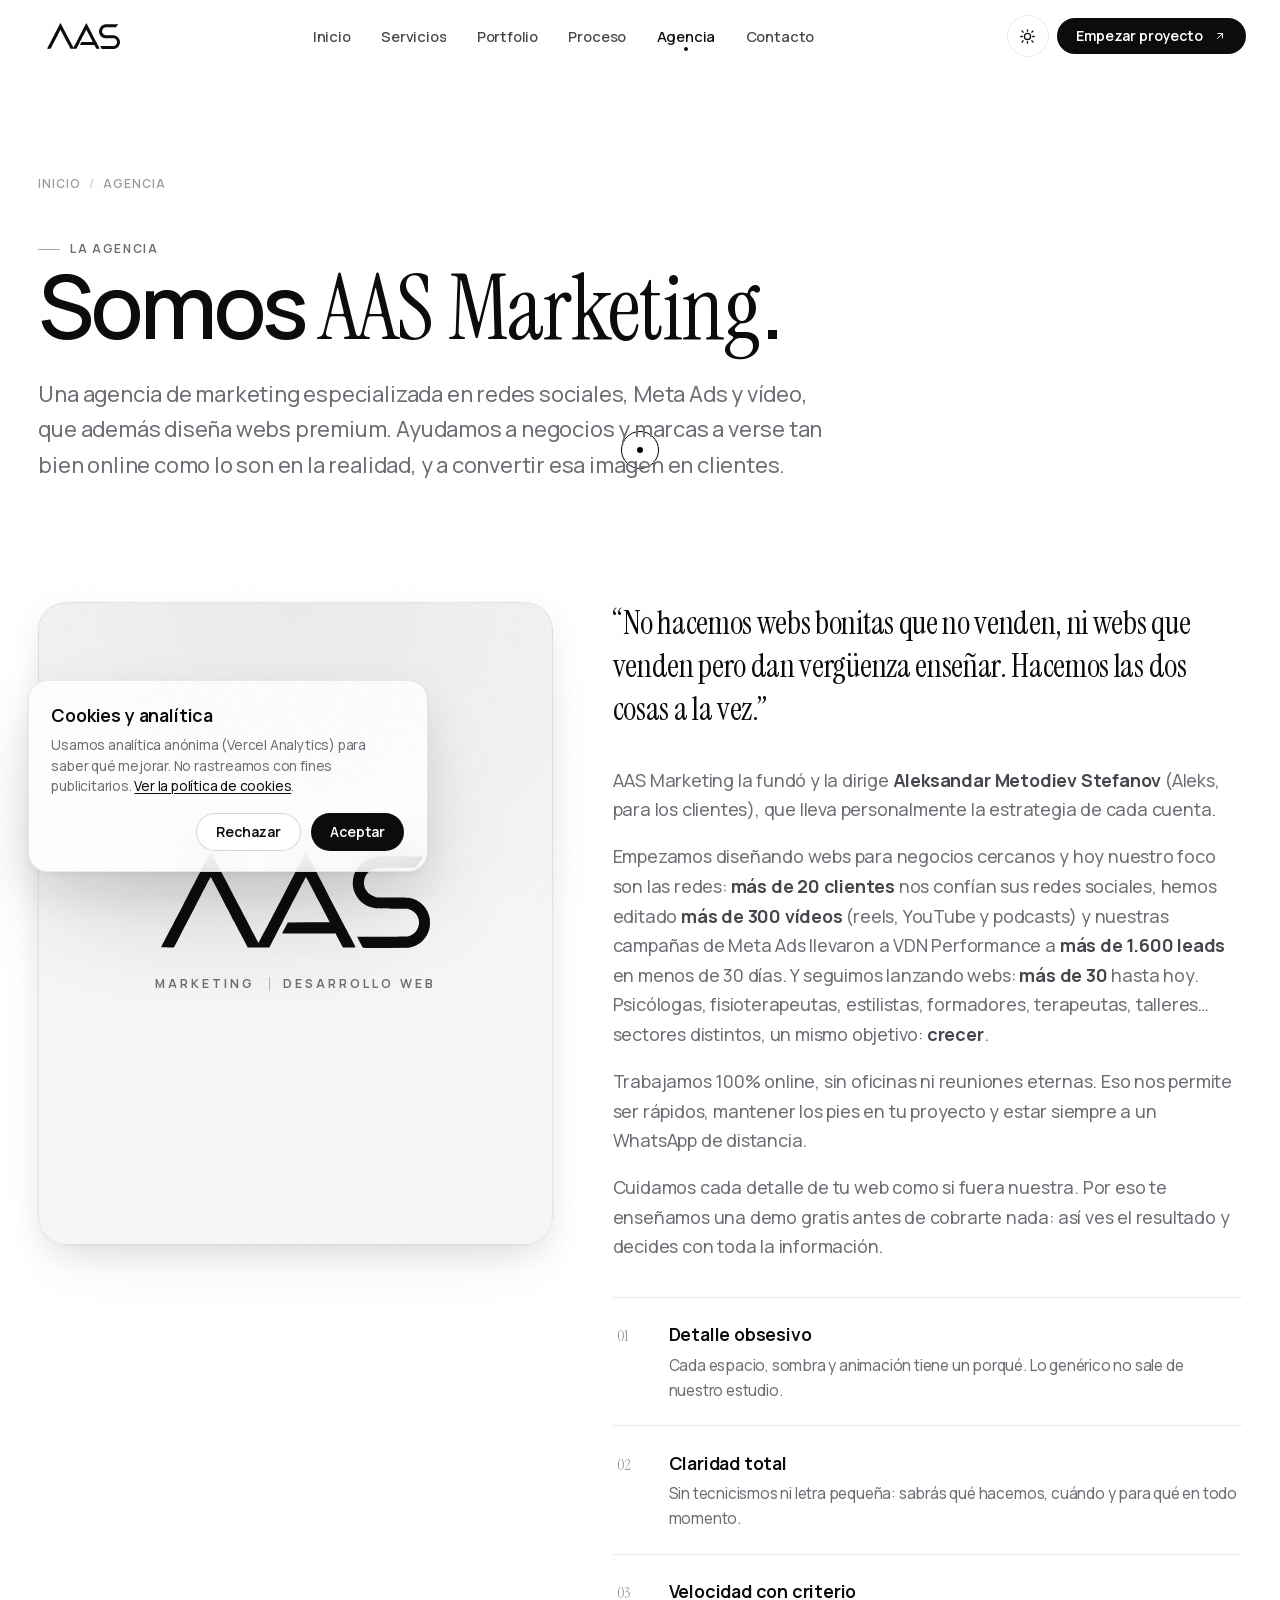
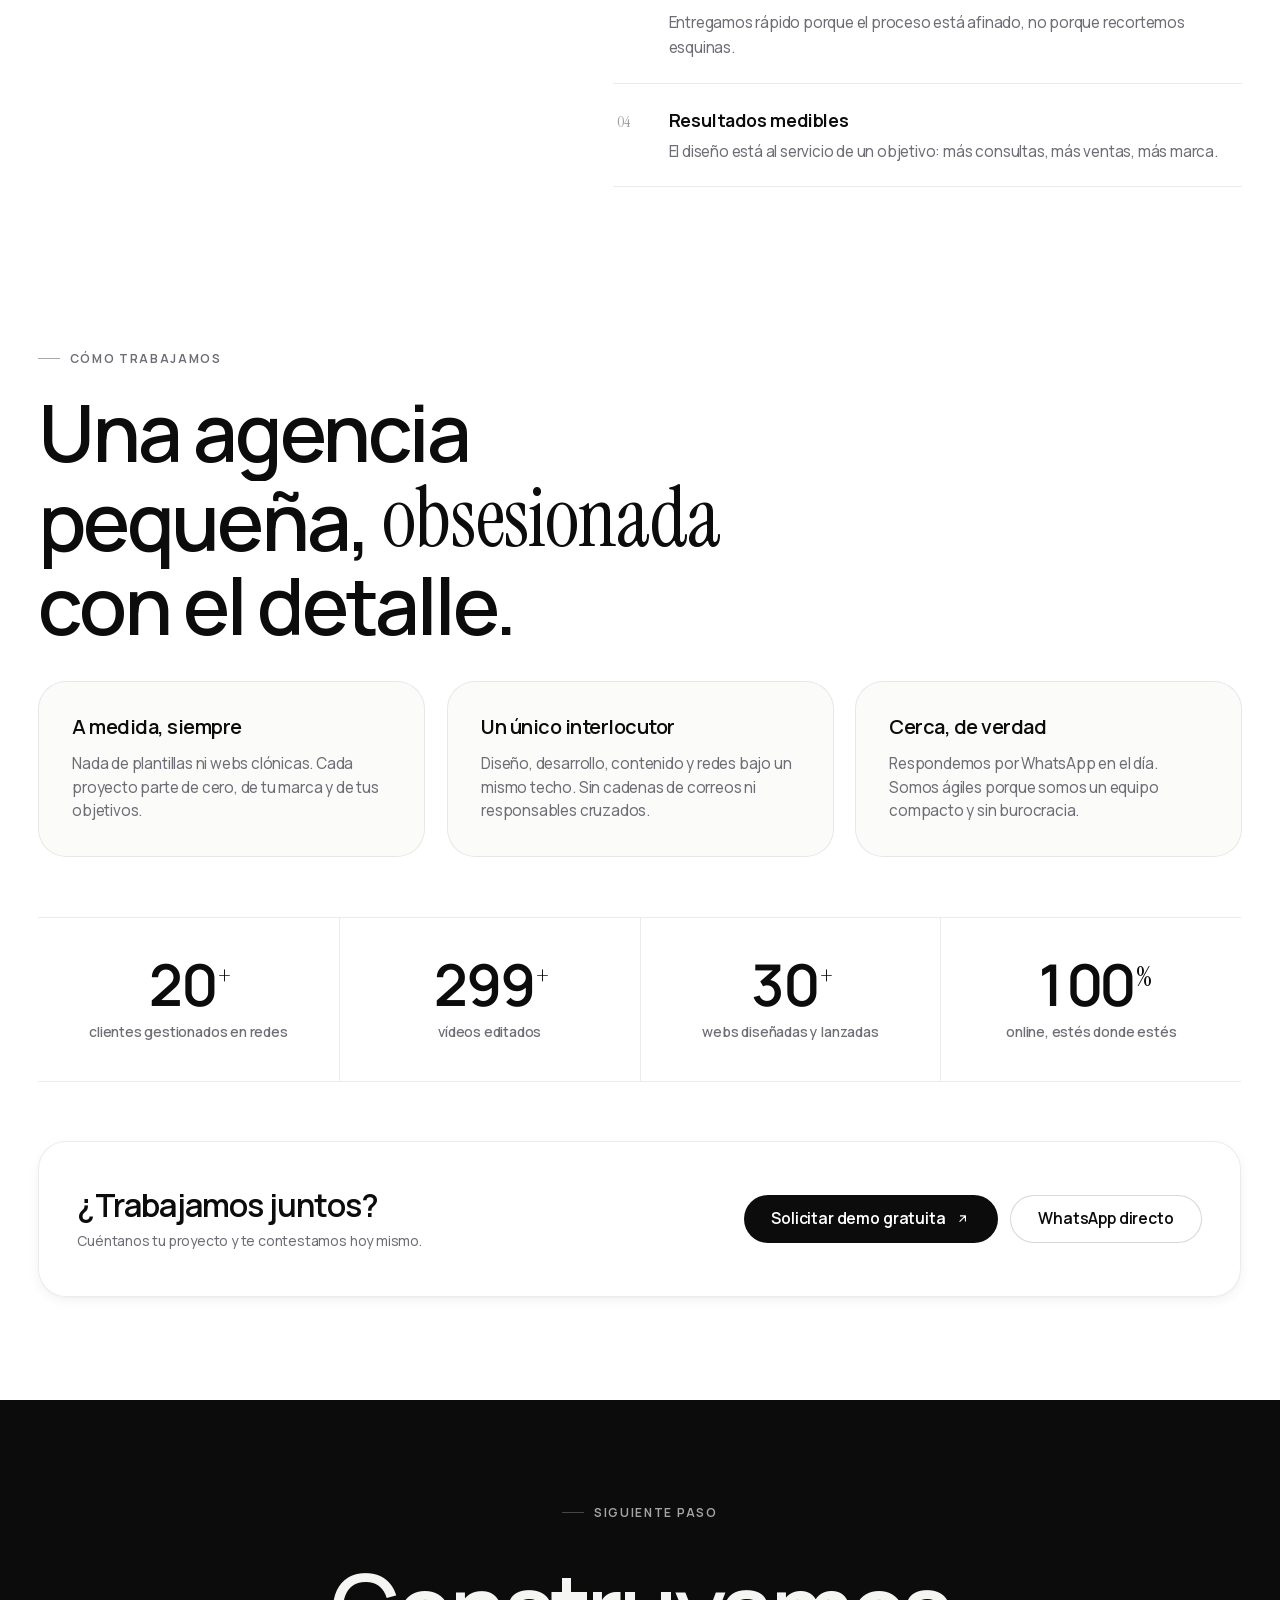
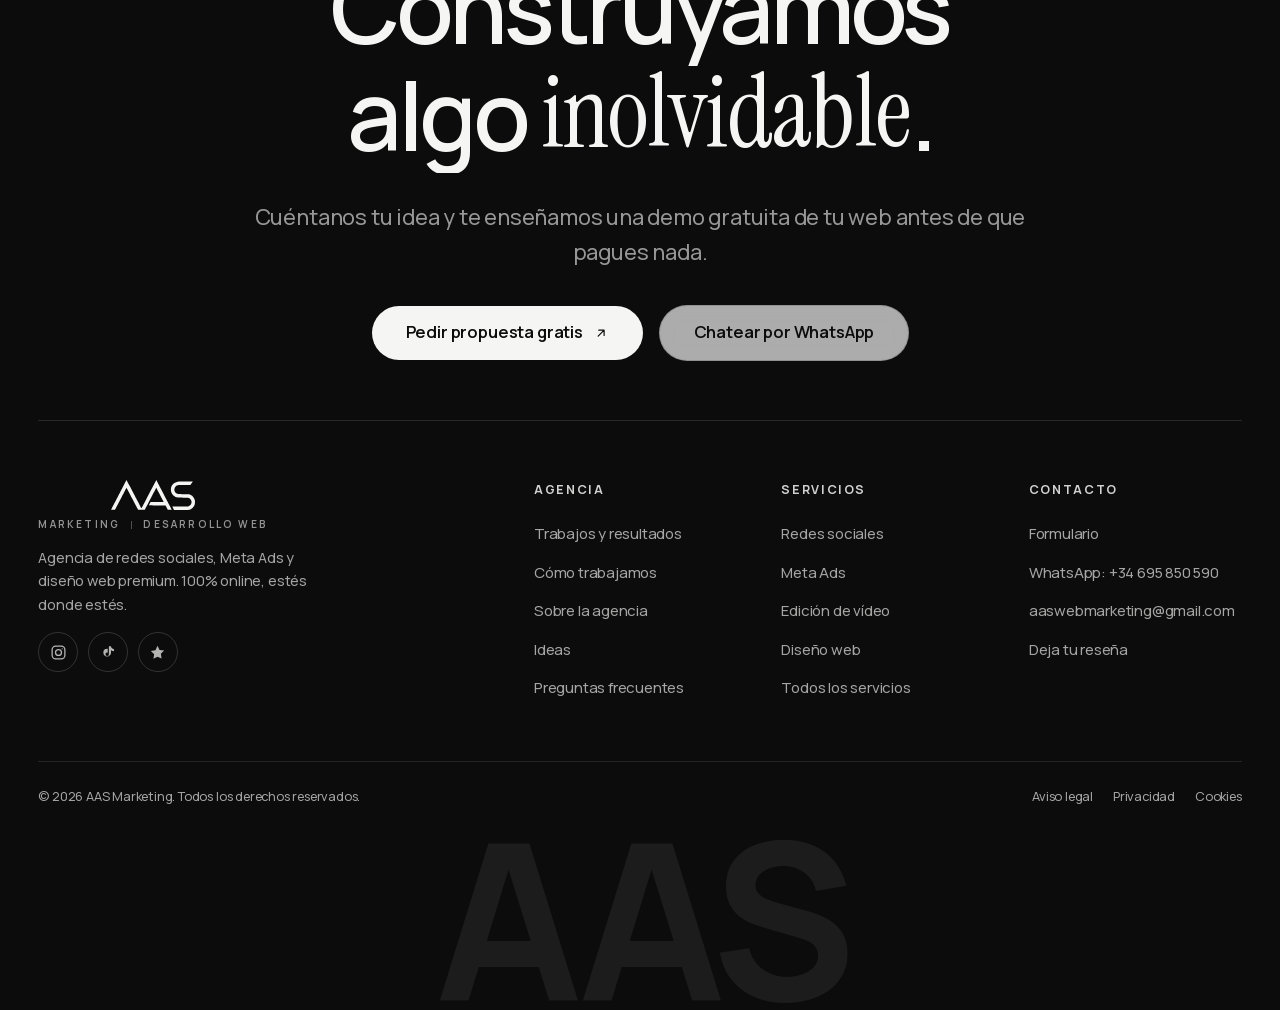
==== commit 1af5f04a: "SEO: auditoría completa con claude-seo y correcciones Técnico - Content-Security-Policy con hash del" ====
--- a/agencia/index.html
+++ b/agencia/index.html
@@ -3,8 +3,8 @@
 <head>
   <meta charset="utf-8">
   <meta name="viewport" content="width=device-width, initial-scale=1">
-  <title>Agencia · AAS Marketing, redes sociales, Meta Ads y diseño web</title>
-  <meta name="description" content="AAS Marketing es una agencia de redes sociales, Meta Ads y diseño web. +20 clientes gestionados en redes, +300 vídeos editados y +30 webs lanzadas. 100% online, trabajo a medida.">
+  <title>Agencia de redes sociales y Meta Ads · AAS Marketing</title>
+  <meta name="description" content="AAS Marketing, agencia de redes sociales, Meta Ads y diseño web fundada por Aleksandar Metodiev. +20 clientes en redes y +300 vídeos editados.">
   <link rel="canonical" href="https://www.aasmarketing.com/agencia/">
   <meta name="theme-color" content="#ffffff">
   <meta name="author" content="AAS Marketing">
@@ -12,16 +12,16 @@
   <meta property="og:type" content="website">
   <meta property="og:site_name" content="AAS Marketing">
   <meta property="og:locale" content="es_ES">
-  <meta property="og:title" content="Agencia · AAS Marketing, redes sociales, Meta Ads y diseño web">
-  <meta property="og:description" content="AAS Marketing es una agencia de redes sociales, Meta Ads y diseño web. +20 clientes gestionados en redes, +300 vídeos editados y +30 webs lanzadas. 100% online, trabajo a medida.">
+  <meta property="og:title" content="Agencia de redes sociales y Meta Ads · AAS Marketing">
+  <meta property="og:description" content="AAS Marketing, agencia de redes sociales, Meta Ads y diseño web fundada por Aleksandar Metodiev. +20 clientes en redes y +300 vídeos editados.">
   <meta property="og:url" content="https://www.aasmarketing.com/agencia/">
   <meta property="og:image" content="https://www.aasmarketing.com/assets/img/og.jpg">
   <meta property="og:image:width" content="1200">
   <meta property="og:image:height" content="630">
   <meta property="og:image:alt" content="AAS Marketing · Diseño web premium y crecimiento digital">
   <meta name="twitter:card" content="summary_large_image">
-  <meta name="twitter:title" content="Agencia · AAS Marketing, redes sociales, Meta Ads y diseño web">
-  <meta name="twitter:description" content="AAS Marketing es una agencia de redes sociales, Meta Ads y diseño web. +20 clientes gestionados en redes, +300 vídeos editados y +30 webs lanzadas. 100% online, trabajo a medida.">
+  <meta name="twitter:title" content="Agencia de redes sociales y Meta Ads · AAS Marketing">
+  <meta name="twitter:description" content="AAS Marketing, agencia de redes sociales, Meta Ads y diseño web fundada por Aleksandar Metodiev. +20 clientes en redes y +300 vídeos editados.">
   <meta name="twitter:image" content="https://www.aasmarketing.com/assets/img/og.jpg">
   <link rel="icon" href="../assets/img/favicon.svg" type="image/svg+xml">
   <link rel="icon" href="../favicon.ico" sizes="any">
@@ -47,7 +47,7 @@
   </script>
   <link rel="stylesheet" href="../assets/css/main.css?v=d78830d8">
   <script type="module" src="../assets/js/main.js?v=68c8ccdc"></script>
-  <script type="application/ld+json">{"@context":"https://schema.org","@graph":[{"@type":"BreadcrumbList","itemListElement":[{"@type":"ListItem","position":1,"name":"Inicio","item":"https://www.aasmarketing.com/"},{"@type":"ListItem","position":2,"name":"Agencia","item":"https://www.aasmarketing.com/agencia/"}]},{"@type":"ProfessionalService","@id":"https://www.aasmarketing.com/#org","name":"AAS Marketing","alternateName":"AAS Marketing · Desarrollo Web","description":"Agencia de marketing digital especializada en gestión de redes sociales, campañas de Meta Ads y edición de vídeo, y en diseño web premium, tiendas online, SEO y automatizaciones.","slogan":"Marketing · Desarrollo Web","url":"https://www.aasmarketing.com","email":"aaswebmarketing@gmail.com","telephone":"+34 695 850 590","logo":"https://www.aasmarketing.com/assets/img/logo-aas.svg","image":"https://www.aasmarketing.com/assets/img/og.jpg","priceRange":"$$","areaServed":"España y trabajo remoto internacional","serviceType":["Gestión de redes sociales","Meta Ads","Edición de vídeo","Diseño web","Tiendas online","Landing pages","SEO","Branding","Automatizaciones"],"sameAs":["https://www.instagram.com/aas_webmarketing/"]}]}</script>
+  <script type="application/ld+json">{"@context":"https://schema.org","@graph":[{"@type":"BreadcrumbList","itemListElement":[{"@type":"ListItem","position":1,"name":"Inicio","item":"https://www.aasmarketing.com/"},{"@type":"ListItem","position":2,"name":"Agencia","item":"https://www.aasmarketing.com/agencia/"}]},{"@type":"ProfessionalService","@id":"https://www.aasmarketing.com/#org","name":"AAS Marketing","alternateName":"AAS Marketing · Desarrollo Web","description":"Agencia de marketing digital especializada en gestión de redes sociales, campañas de Meta Ads y edición de vídeo, y en diseño web premium, tiendas online, SEO y automatizaciones.","slogan":"Marketing · Desarrollo Web","url":"https://www.aasmarketing.com","email":"aaswebmarketing@gmail.com","telephone":"+34 695 850 590","logo":{"@type":"ImageObject","url":"https://www.aasmarketing.com/assets/img/logo-aas.svg"},"image":"https://www.aasmarketing.com/assets/img/og.jpg","priceRange":"$$","areaServed":"España y trabajo remoto internacional","serviceType":["Gestión de redes sociales","Meta Ads","Edición de vídeo","Diseño web","Tiendas online","Landing pages","SEO","Branding","Automatizaciones"],"sameAs":["https://www.instagram.com/aas_webmarketing/","https://www.tiktok.com/@aas_webmarketing"],"founder":{"@id":"https://www.aasmarketing.com/#fundador"},"contactPoint":{"@type":"ContactPoint","contactType":"customer service","telephone":"+34 695 850 590","email":"aaswebmarketing@gmail.com","availableLanguage":["es","en"],"areaServed":"ES"},"knowsAbout":["Gestión de redes sociales","Meta Ads","Publicidad en Instagram y Facebook","Edición de vídeo","Reels y TikTok","Diseño web","SEO","Tiendas online"]},{"@type":"Person","@id":"https://www.aasmarketing.com/#fundador","name":"Aleksandar Metodiev Stefanov","alternateName":"Aleks","jobTitle":"Fundador y director","worksFor":{"@id":"https://www.aasmarketing.com/#org"},"url":"https://www.aasmarketing.com/agencia/"}]}</script>
 </head>
 <body>
   <a class="skip-link" href="#contenido">Saltar al contenido</a>
@@ -113,6 +113,7 @@
           <div class="about-body">
             <p class="big-quote" data-reveal>“No hacemos webs bonitas que no venden, ni webs que venden pero dan vergüenza enseñar. Hacemos las dos cosas a la vez.”</p>
             <div class="prose" data-reveal>
+              <p>AAS Marketing la fundó y la dirige <strong>Aleksandar Metodiev Stefanov</strong> (Aleks, para los clientes), que lleva personalmente la estrategia de cada cuenta.</p>
               <p>Empezamos diseñando webs para negocios cercanos y hoy nuestro foco son las redes: <strong>más de 20 clientes</strong> nos confían sus redes sociales, hemos editado <strong>más de 300 vídeos</strong> (reels, YouTube y podcasts) y nuestras campañas de Meta Ads llevaron a VDN Performance a <strong>más de 1.600 leads</strong> en menos de 30 días. Y seguimos lanzando webs: <strong>más de 30</strong> hasta hoy. Psicólogas, fisioterapeutas, estilistas, formadores, terapeutas, talleres… sectores distintos, un mismo objetivo: <strong>crecer</strong>.</p>
               <p>Trabajamos 100% online, sin oficinas ni reuniones eternas. Eso nos permite ser rápidos, mantener los pies en tu proyecto y estar siempre a un WhatsApp de distancia.</p>
               <p>Cuidamos cada detalle de tu web como si fuera nuestra. Por eso te enseñamos una demo gratis antes de cobrarte nada: así ves el resultado y decides con toda la información.</p>
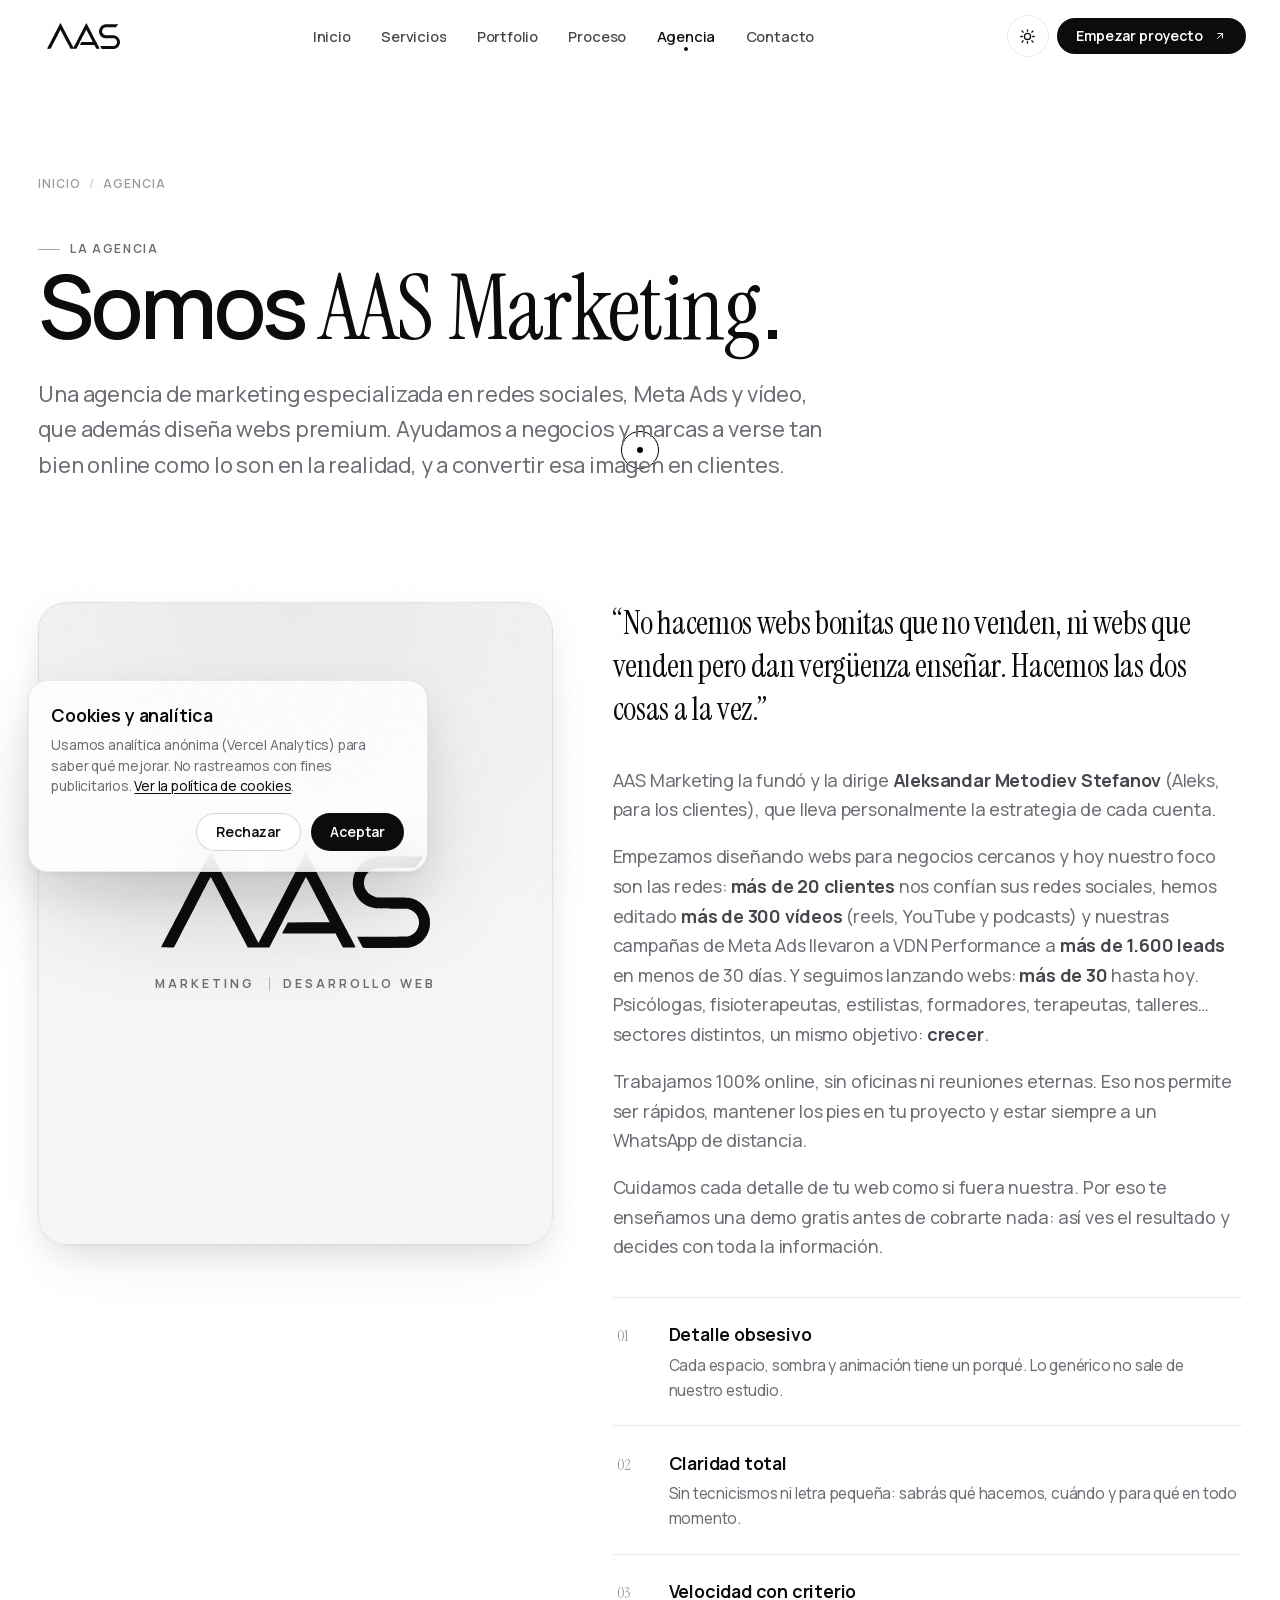
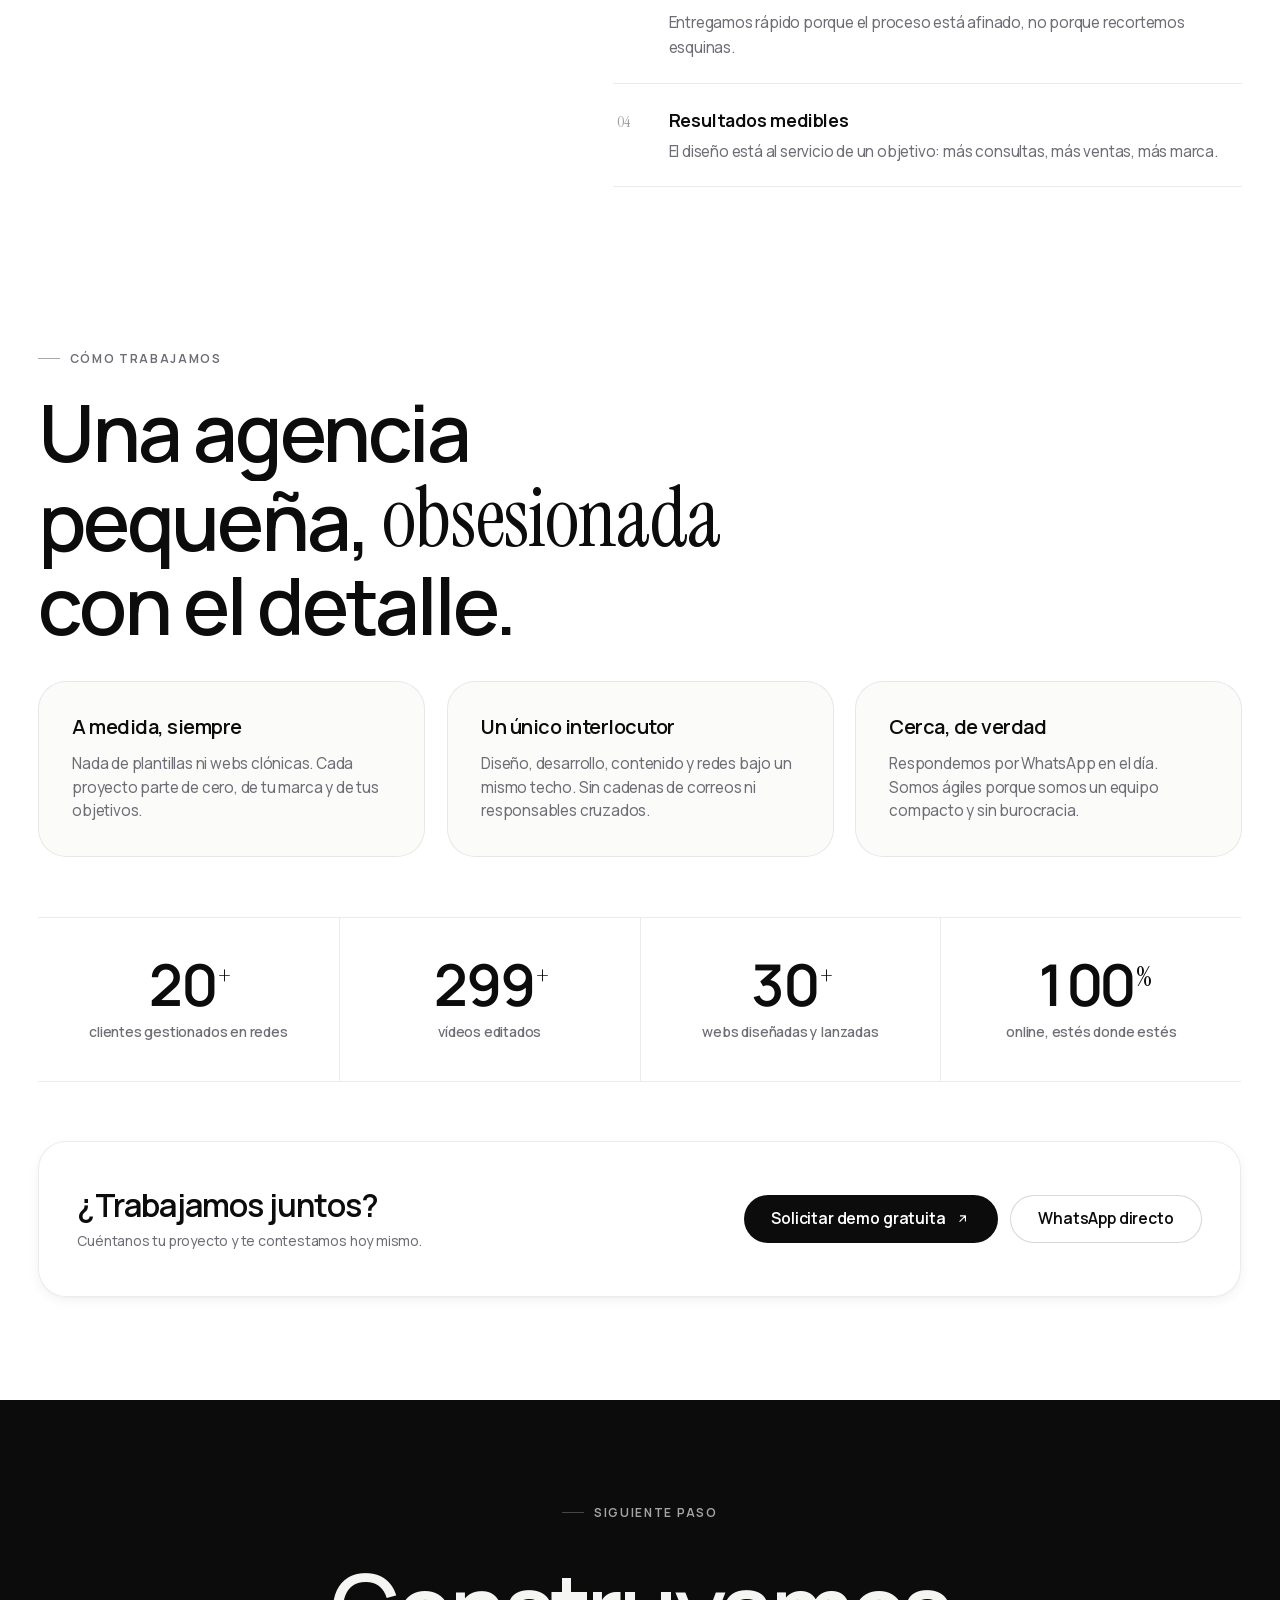
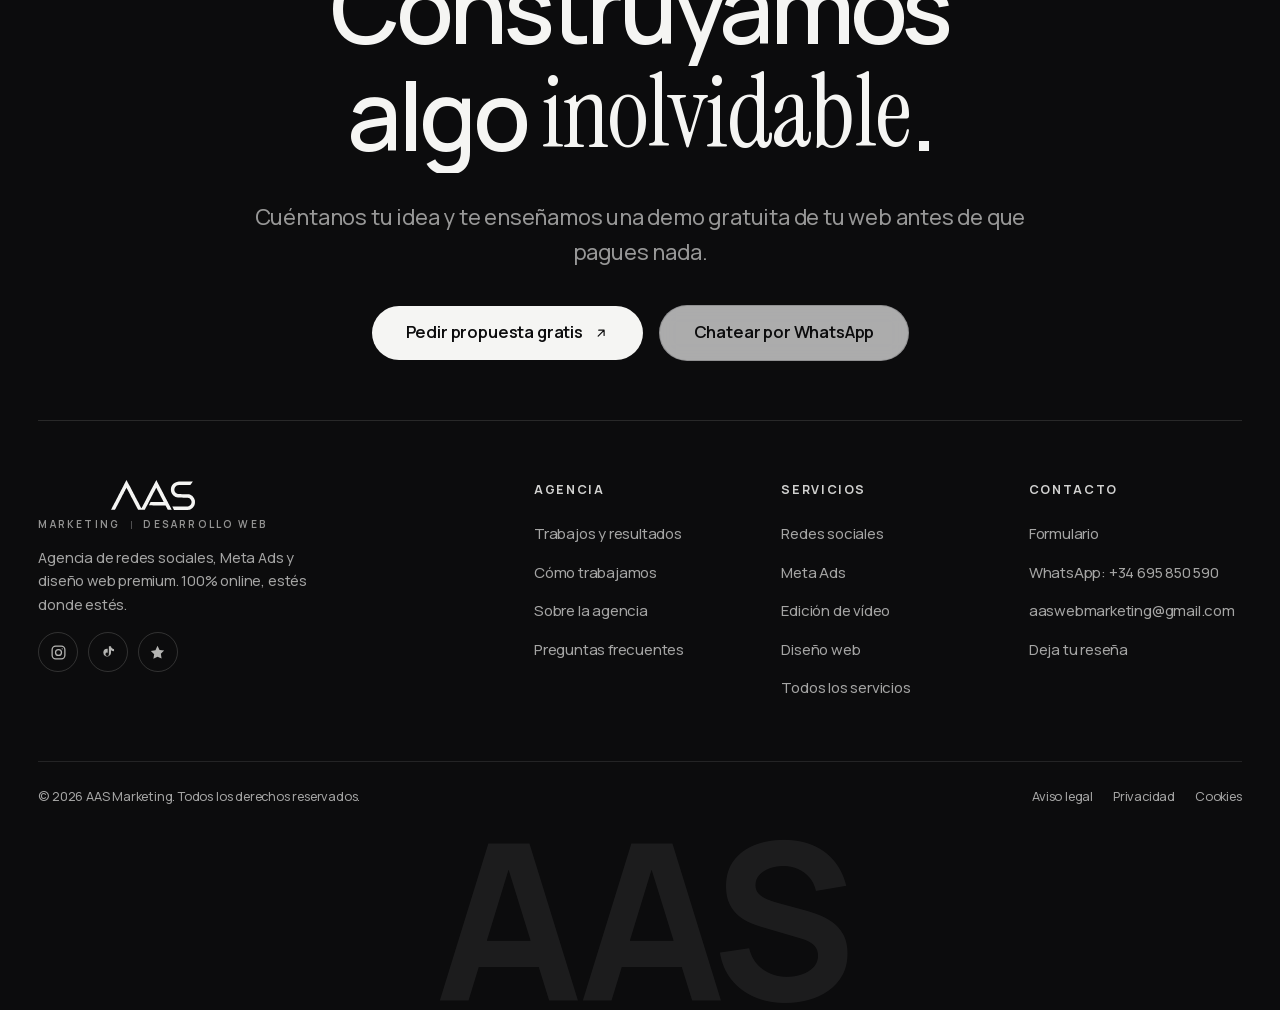
==== commit 8e42d3b0: "Elimina el blog - Borra la página /blog/ y el enlace "Ideas" del pie en todas las páginas. - /blog y" ====
--- a/agencia/index.html
+++ b/agencia/index.html
@@ -45,7 +45,7 @@
       } catch (e) {}
     })();
   </script>
-  <link rel="stylesheet" href="../assets/css/main.css?v=d78830d8">
+  <link rel="stylesheet" href="../assets/css/main.css?v=d283d8c3">
   <script type="module" src="../assets/js/main.js?v=68c8ccdc"></script>
   <script type="application/ld+json">{"@context":"https://schema.org","@graph":[{"@type":"BreadcrumbList","itemListElement":[{"@type":"ListItem","position":1,"name":"Inicio","item":"https://www.aasmarketing.com/"},{"@type":"ListItem","position":2,"name":"Agencia","item":"https://www.aasmarketing.com/agencia/"}]},{"@type":"ProfessionalService","@id":"https://www.aasmarketing.com/#org","name":"AAS Marketing","alternateName":"AAS Marketing · Desarrollo Web","description":"Agencia de marketing digital especializada en gestión de redes sociales, campañas de Meta Ads y edición de vídeo, y en diseño web premium, tiendas online, SEO y automatizaciones.","slogan":"Marketing · Desarrollo Web","url":"https://www.aasmarketing.com","email":"aaswebmarketing@gmail.com","telephone":"+34 695 850 590","logo":{"@type":"ImageObject","url":"https://www.aasmarketing.com/assets/img/logo-aas.svg"},"image":"https://www.aasmarketing.com/assets/img/og.jpg","priceRange":"$$","areaServed":"España y trabajo remoto internacional","serviceType":["Gestión de redes sociales","Meta Ads","Edición de vídeo","Diseño web","Tiendas online","Landing pages","SEO","Branding","Automatizaciones"],"sameAs":["https://www.instagram.com/aas_webmarketing/","https://www.tiktok.com/@aas_webmarketing"],"founder":{"@id":"https://www.aasmarketing.com/#fundador"},"contactPoint":{"@type":"ContactPoint","contactType":"customer service","telephone":"+34 695 850 590","email":"aaswebmarketing@gmail.com","availableLanguage":["es","en"],"areaServed":"ES"},"knowsAbout":["Gestión de redes sociales","Meta Ads","Publicidad en Instagram y Facebook","Edición de vídeo","Reels y TikTok","Diseño web","SEO","Tiendas online"]},{"@type":"Person","@id":"https://www.aasmarketing.com/#fundador","name":"Aleksandar Metodiev Stefanov","alternateName":"Aleks","jobTitle":"Fundador y director","worksFor":{"@id":"https://www.aasmarketing.com/#org"},"url":"https://www.aasmarketing.com/agencia/"}]}</script>
 </head>
@@ -216,7 +216,6 @@
           <li><a href="../portfolio/">Trabajos y resultados</a></li>
           <li><a href="../proceso/">Cómo trabajamos</a></li>
           <li><a href="../agencia/">Sobre la agencia</a></li>
-          <li><a href="../blog/">Ideas</a></li>
           <li><a href="../faq/">Preguntas frecuentes</a></li>
         </ul>
       </nav>
--- a/assets/css/main.css
+++ b/assets/css/main.css
@@ -1 +1 @@
-:root{color-scheme:light;--bg: #ffffff;--bg-soft: #f6f6f4;--bg-card: #fbfbfa;--glass: rgba(255, 255, 255, .66);--glass-strong: rgba(255, 255, 255, .82);--ink: #0c0c0d;--ink-soft: #46464d;--ink-mute: #6d6d75;--ink-faint: #9b9ba1;--line: rgba(12, 12, 13, .08);--line-strong: rgba(12, 12, 13, .16);--inverse-bg: #0c0c0d;--inverse-ink: #f5f5f3;--ok: #1f7a4d;--err: #b3372f;--shadow-s: 0 1px 2px rgba(16, 16, 18, .04), 0 4px 12px rgba(16, 16, 18, .05);--shadow-m: 0 1px 2px rgba(16, 16, 18, .05), 0 10px 30px rgba(16, 16, 18, .07), 0 30px 60px -20px rgba(16, 16, 18, .09);--shadow-l: 0 2px 4px rgba(16, 16, 18, .05), 0 18px 50px rgba(16, 16, 18, .1), 0 60px 120px -30px rgba(16, 16, 18, .16);--shadow-glow: 0 0 0 1px var(--line);--font-sans: "Manrope", ui-sans-serif, system-ui, -apple-system, "Segoe UI", sans-serif;--font-serif: "Instrument Serif", ui-serif, Georgia, serif;--text-xs: .75rem;--text-s: .875rem;--text-base: clamp(1rem, .96rem + .2vw, 1.125rem);--text-l: clamp(1.125rem, 1.05rem + .4vw, 1.375rem);--text-xl: clamp(1.4rem, 1.2rem + 1vw, 2rem);--text-2xl: clamp(1.9rem, 1.4rem + 2.2vw, 3.25rem);--text-3xl: clamp(2.5rem, 1.6rem + 4.2vw, 5rem);--text-hero: clamp(2.9rem, 1.4rem + 7vw, 7.75rem);--s-1: clamp(.5rem, .4rem + .35vw, .75rem);--s-2: clamp(1rem, .85rem + .6vw, 1.5rem);--s-3: clamp(1.5rem, 1.2rem + 1.2vw, 2.5rem);--s-4: clamp(2.5rem, 1.8rem + 2.4vw, 4.5rem);--s-5: clamp(4rem, 2.8rem + 4.5vw, 7.5rem);--s-6: clamp(6rem, 4rem + 7vw, 11rem);--container: min(1280px, 100vw - clamp(2.5rem, 6vw, 5rem));--container-wide: min(1520px, 100vw - clamp(1.5rem, 4vw, 3rem));--nav-h: 72px;--r-s: 12px;--r-m: 20px;--r-l: 28px;--r-pill: 999px;--ease-out: cubic-bezier(.22, 1, .36, 1);--ease-io: cubic-bezier(.83, 0, .17, 1);--ease-spring: cubic-bezier(.34, 1.3, .5, 1);--dur-1: .35s;--dur-2: .7s;--dur-3: 1.1s;--noise: url("data:image/svg+xml,%3Csvg xmlns='http://www.w3.org/2000/svg' width='160' height='160'%3E%3Cfilter id='n'%3E%3CfeTurbulence type='fractalNoise' baseFrequency='0.9' numOctaves='2' stitchTiles='stitch'/%3E%3C/filter%3E%3Crect width='100%25' height='100%25' filter='url(%23n)' opacity='0.5'/%3E%3C/svg%3E")}[data-theme=dark]{color-scheme:dark;--bg: #0a0a0b;--bg-soft: #111113;--bg-card: #131315;--glass: rgba(19, 19, 21, .62);--glass-strong: rgba(19, 19, 21, .85);--ink: #f4f4f2;--ink-soft: #c2c2c8;--ink-mute: #94949c;--ink-faint: #64646c;--line: rgba(244, 244, 242, .09);--line-strong: rgba(244, 244, 242, .18);--inverse-bg: #f4f4f2;--inverse-ink: #0c0c0d;--ok: #4cc38a;--err: #e5766e;--shadow-s: 0 1px 2px rgba(0, 0, 0, .35), 0 4px 12px rgba(0, 0, 0, .35);--shadow-m: 0 1px 2px rgba(0, 0, 0, .4), 0 10px 30px rgba(0, 0, 0, .45), 0 30px 60px -20px rgba(0, 0, 0, .5);--shadow-l: 0 2px 4px rgba(0, 0, 0, .45), 0 18px 50px rgba(0, 0, 0, .55), 0 60px 120px -30px rgba(0, 0, 0, .6)}@font-face{font-family:Manrope;src:url(../fonts/manrope-var-latin.woff2) format("woff2");font-weight:200 800;font-display:swap}@font-face{font-family:"Instrument Serif";src:url(../fonts/instrument-serif-latin.woff2) format("woff2");font-weight:400;font-style:normal;font-display:swap}@font-face{font-family:"Instrument Serif";src:url(../fonts/instrument-serif-italic-latin.woff2) format("woff2");font-weight:400;font-style:italic;font-display:swap}*,*:before,*:after{box-sizing:border-box;margin:0;padding:0}html{-webkit-text-size-adjust:100%;scroll-behavior:smooth;scroll-padding-top:calc(var(--nav-h) + 24px)}body{font-family:var(--font-sans);font-size:var(--text-base);font-weight:450;line-height:1.65;letter-spacing:-.011em;color:var(--ink-soft);background:var(--bg);-webkit-font-smoothing:antialiased;text-rendering:optimizeLegibility;overflow-x:clip;min-height:100svh;transition:background-color .5s var(--ease-out),color .5s var(--ease-out)}body:before{content:"";position:fixed;inset:0;background-image:var(--noise);background-size:160px;opacity:.028;pointer-events:none;z-index:2000;mix-blend-mode:multiply}[data-theme=dark] body:before{mix-blend-mode:screen;opacity:.04}img,svg,video,canvas{display:block;max-width:100%;height:auto}button,input,select,textarea{font:inherit;color:inherit;background:none;border:none}button{cursor:pointer}a{color:inherit;text-decoration:none}ul[role=list],ol[role=list]{list-style:none}::selection{background:var(--ink);color:var(--bg)}:focus-visible{outline:2px solid var(--ink);outline-offset:3px;border-radius:4px}.sr-only{position:absolute;width:1px;height:1px;padding:0;margin:-1px;overflow:hidden;clip-path:inset(50%);white-space:nowrap;border:0}.skip-link{position:fixed;top:12px;left:12px;z-index:3000;padding:.75rem 1.25rem;background:var(--ink);color:var(--bg);border-radius:var(--r-pill);font-weight:600;font-size:var(--text-s);transform:translateY(-200%);transition:transform .3s var(--ease-out)}.skip-link:focus-visible{transform:translateY(0)}h1,h2,h3,h4{color:var(--ink);font-weight:600;line-height:1.06;letter-spacing:-.035em;text-wrap:balance}h1{font-size:var(--text-hero);font-weight:550;letter-spacing:-.045em}h2{font-size:var(--text-3xl);font-weight:560;letter-spacing:-.04em}h3{font-size:var(--text-xl);letter-spacing:-.025em;line-height:1.2}h4{font-size:var(--text-l);line-height:1.3;letter-spacing:-.02em}.serif,em.accent{font-family:var(--font-serif);font-style:italic;font-weight:400;letter-spacing:-.01em}em.accent{font-size:1.04em}.eyebrow{display:inline-flex;align-items:center;gap:.6rem;font-size:var(--text-xs);font-weight:650;letter-spacing:.14em;text-transform:uppercase;color:var(--ink-mute)}.eyebrow:before{content:"";width:22px;height:1px;background:var(--ink-mute);opacity:.6}.lead{font-size:var(--text-l);line-height:1.6;color:var(--ink-mute);max-width:56ch;text-wrap:pretty}.small{font-size:var(--text-s);color:var(--ink-mute)}.pill{display:inline-flex;align-items:center;gap:.5rem;padding:.45rem 1rem;border:1px solid var(--line-strong);border-radius:var(--r-pill);font-size:var(--text-s);font-weight:550;color:var(--ink-soft);background:var(--glass);backdrop-filter:blur(12px);-webkit-backdrop-filter:blur(12px)}.pill .dot{width:7px;height:7px;border-radius:50%;background:var(--ok);animation:pulse-dot 2.4s ease-in-out infinite}@keyframes pulse-dot{0%,to{box-shadow:0 0 #1f7a4d59}50%{box-shadow:0 0 0 6px #1f7a4d00}}.container{width:var(--container);margin-inline:auto}.container-wide{width:var(--container-wide);margin-inline:auto}.section{padding-block:var(--s-5);position:relative}.section-soft{background:var(--bg-soft)}.section-tight{padding-block:var(--s-4)}.section-head{display:grid;gap:var(--s-2);max-width:780px;margin-bottom:var(--s-3)}.section-head.center{margin-inline:auto;text-align:center;justify-items:center}.section-head .lead{margin-top:.25rem}.grid-2{display:grid;grid-template-columns:repeat(2,1fr);gap:var(--s-3)}.grid-3{display:grid;grid-template-columns:repeat(3,1fr);gap:var(--s-2)}.divider{height:1px;background:linear-gradient(90deg,transparent,var(--line-strong),transparent);border:none}.bg-orbs{position:absolute;inset:0;overflow:hidden;pointer-events:none}.bg-orbs i{position:absolute;border-radius:50%;filter:blur(90px);opacity:.5;background:radial-gradient(circle,rgba(12,12,13,.055),transparent 65%)}[data-theme=dark] .bg-orbs i{background:radial-gradient(circle,rgba(244,244,242,.05),transparent 65%)}.nav{position:fixed;top:0;left:0;right:0;z-index:1000;height:var(--nav-h);display:flex;align-items:center;transition:transform .5s var(--ease-out)}.nav.is-hidden{transform:translateY(-110%)}.nav-inner{width:var(--container-wide);margin-inline:auto;display:flex;align-items:center;justify-content:space-between;gap:var(--s-2);padding:.55rem .6rem .55rem 1.4rem;border-radius:var(--r-pill);border:1px solid transparent;transition:width .6s var(--ease-out),background-color .4s var(--ease-out),border-color .4s var(--ease-out),box-shadow .4s var(--ease-out),backdrop-filter .4s var(--ease-out)}.nav.is-scrolled .nav-inner{width:min(1060px,100vw - 2rem);background:var(--glass);border-color:var(--line);box-shadow:var(--shadow-s);backdrop-filter:blur(18px) saturate(1.5);-webkit-backdrop-filter:blur(18px) saturate(1.5)}.brand{font-weight:750;font-size:1.28rem;letter-spacing:-.05em;color:var(--ink);display:inline-flex;align-items:baseline;line-height:1;gap:1px}.brand sup{font-size:.5em;font-weight:500;transform:translateY(-2px);opacity:.55}.brand .brand-dot{color:var(--ink);font-family:var(--font-serif);font-style:italic}.nav-links{display:flex;align-items:center;gap:clamp(.25rem,1vw,.9rem);list-style:none}.nav-links li{flex:none}.nav-link{position:relative;display:inline-block;white-space:nowrap;padding:.5rem .55rem;font-size:.92rem;font-weight:550;color:var(--ink-soft);border-radius:var(--r-s);line-height:1.25}.nav-link .roll{display:inline-block;position:relative;overflow:clip;clip-path:inset(0);line-height:1.25;vertical-align:bottom}.nav-link .roll .ch{display:inline-block;white-space:pre;transition:transform .45s var(--ease-out);transition-delay:calc(var(--i) * 22ms)}.nav-link .roll .ch-b{position:absolute;left:0;top:0;transform:translateY(115%);font-family:var(--font-serif);font-style:italic;font-weight:400;font-size:1.13em;color:var(--ink)}.nav-link:hover .roll .ch-a,.nav-link:focus-visible .roll .ch-a{transform:translateY(-115%)}.nav-link:hover .roll .ch-b,.nav-link:focus-visible .roll .ch-b{transform:translateY(0)}.nav-link[aria-current=page]{color:var(--ink)}.nav-link[aria-current=page]:after{content:"";position:absolute;left:50%;bottom:2px;width:4px;height:4px;border-radius:50%;background:var(--ink);transform:translate(-50%)}.nav-actions{display:flex;align-items:center;gap:.5rem}.theme-toggle{position:relative;width:42px;height:42px;display:grid;place-items:center;border-radius:50%;border:1px solid var(--line);color:var(--ink);background:transparent;transition:background-color .3s var(--ease-out),transform .3s var(--ease-spring),border-color .3s}.theme-toggle:hover{background:var(--bg-soft);transform:scale(1.06)}.theme-toggle:active{transform:scale(.94)}.theme-toggle svg{width:17px;height:17px}.theme-toggle .sun,.theme-toggle .moon{position:absolute;transition:transform .55s var(--ease-spring),opacity .3s}.theme-toggle .moon{opacity:0;transform:rotate(90deg) scale(.4)}[data-theme=dark] .theme-toggle .sun{opacity:0;transform:rotate(-90deg) scale(.4)}[data-theme=dark] .theme-toggle .moon{opacity:1;transform:rotate(0) scale(1)}.nav-burger{display:none;width:42px;height:42px;border-radius:50%;border:1px solid var(--line);place-items:center}.nav-burger span{position:relative;width:16px;height:1.6px;background:var(--ink);border-radius:2px;transition:transform .4s var(--ease-spring),background .2s}.nav-burger span:before,.nav-burger span:after{content:"";position:absolute;left:0;width:16px;height:1.6px;background:var(--ink);border-radius:2px;transition:transform .4s var(--ease-spring),top .4s var(--ease-spring)}.nav-burger span:before{top:-5.5px}.nav-burger span:after{top:5.5px}.nav-burger[aria-expanded=true] span{background:transparent}.nav-burger[aria-expanded=true] span:before{top:0;transform:rotate(45deg)}.nav-burger[aria-expanded=true] span:after{top:0;transform:rotate(-45deg)}.mobile-menu{position:fixed;inset:0;z-index:900;display:flex;flex-direction:column;justify-content:center;padding:calc(var(--nav-h) + 2rem) 8vw 3rem;background:var(--glass-strong);backdrop-filter:blur(28px) saturate(1.6);-webkit-backdrop-filter:blur(28px) saturate(1.6);opacity:0;visibility:hidden;transition:opacity .5s var(--ease-out),visibility 0s .5s}.mobile-menu.is-open{opacity:1;visibility:visible;transition:opacity .5s var(--ease-out)}.mobile-menu ul{list-style:none;display:grid;gap:.4rem}.mobile-menu a.mobile-link{display:inline-flex;align-items:baseline;gap:.9rem;font-size:clamp(2.1rem,8.5vw,3.6rem);font-weight:580;letter-spacing:-.04em;line-height:1.15;color:var(--ink);overflow:hidden}.mobile-link .idx{font-size:.85rem;font-weight:500;color:var(--ink-faint);font-family:var(--font-serif);font-style:italic}.mobile-menu .mobile-link>.txt{display:inline-block;transform:translateY(110%);transition:transform .7s var(--ease-out)}.mobile-menu.is-open .mobile-link>.txt{transform:translateY(0);transition-delay:calc(var(--i) * 55ms + .1s)}.mobile-menu .mobile-foot{margin-top:var(--s-4);display:flex;flex-wrap:wrap;gap:1rem;opacity:0;transform:translateY(14px);transition:opacity .6s var(--ease-out) .4s,transform .6s var(--ease-out) .4s}.mobile-menu.is-open .mobile-foot{opacity:1;transform:none}.btn{--btn-bg: var(--ink);--btn-ink: var(--bg);position:relative;display:inline-flex;align-items:center;justify-content:center;gap:.6rem;padding:.95rem 1.7rem;border-radius:var(--r-pill);background:var(--btn-bg);color:var(--btn-ink);font-weight:620;font-size:.98rem;letter-spacing:-.01em;line-height:1;overflow:hidden;isolation:isolate;transition:transform .35s var(--ease-spring),box-shadow .35s var(--ease-out),background-color .3s;will-change:transform}.btn:hover{transform:translateY(-2px);box-shadow:var(--shadow-m)}.btn:active{transform:translateY(0) scale(.97)}.btn:before{content:"";position:absolute;inset:-2px;z-index:-1;background:radial-gradient(120px 120px at var(--mx, 50%) var(--my, 50%),rgba(255,255,255,.22),transparent 60%);opacity:0;transition:opacity .35s}.btn:hover:before{opacity:1}[data-theme=dark] .btn:before{background:radial-gradient(120px 120px at var(--mx, 50%) var(--my, 50%),rgba(0,0,0,.16),transparent 60%)}.btn .arr{display:inline-grid;place-items:center;width:1em;height:1em;overflow:hidden}.btn .arr svg{width:.85em;height:.85em;transition:transform .4s var(--ease-out)}.btn:hover .arr svg{transform:translate(2.5px,-2.5px)}.btn-ghost{--btn-bg: transparent;--btn-ink: var(--ink);border:1px solid var(--line-strong);background:var(--glass);backdrop-filter:blur(10px);-webkit-backdrop-filter:blur(10px)}.btn-ghost:hover{background:var(--bg-soft);box-shadow:var(--shadow-s)}.btn-inverse{--btn-bg: var(--inverse-ink);--btn-ink: var(--inverse-bg)}.on-dark .btn-ghost{--btn-ink: var(--inverse-ink);border-color:#f5f5f340;background:#f5f5f30f}.on-dark .btn-ghost:hover{background:#f5f5f31f}.btn-s{padding:.7rem 1.2rem;font-size:.88rem}.btn-l{padding:1.15rem 2.1rem;font-size:1.05rem}.btn-wa{--btn-bg: #17352a;--btn-ink: #e9fbf2}[data-theme=dark] .btn-wa{--btn-bg: #dcfce9;--btn-ink: #12291f}.link-draw{position:relative;display:inline-flex;align-items:center;gap:.4rem;font-weight:620;color:var(--ink);padding-bottom:2px;background:linear-gradient(currentColor,currentColor) no-repeat 100% 100% / 0% 1.5px;transition:background-size .45s var(--ease-out)}.link-draw:hover{background-position:0 100%;background-size:100% 1.5px}.link-draw svg{width:.8em;height:.8em;transition:transform .35s var(--ease-out)}.link-draw:hover svg{transform:translate(2px,-2px)}@media (hover: hover) and (pointer: fine){.has-cursor,.has-cursor a,.has-cursor button,.has-cursor [data-tilt]{cursor:none}.has-cursor input,.has-cursor textarea,.has-cursor select,.has-cursor label{cursor:auto}}.cursor-dot,.cursor-ring,.cursor-canvas{position:fixed;top:0;left:0;pointer-events:none;z-index:5000}.cursor-canvas{width:100vw;height:100vh;mix-blend-mode:difference;opacity:.9}.cursor-dot{width:6px;height:6px;margin:-3px 0 0 -3px;border-radius:50%;background:#fff;mix-blend-mode:difference;transition:transform .25s var(--ease-out),opacity .25s}.cursor-ring{width:38px;height:38px;margin:-19px 0 0 -19px;border-radius:var(--r-pill);border:1.2px solid #fff;mix-blend-mode:difference;display:grid;place-items:center;transition:width .4s var(--ease-spring),height .4s var(--ease-spring),margin .4s var(--ease-spring),border-color .3s,background-color .3s,border-radius .3s,opacity .3s}.cursor-ring .cursor-label{font-size:.72rem;font-weight:650;letter-spacing:.02em;color:#000;white-space:nowrap;opacity:0;transform:scale(.6);transition:opacity .25s,transform .35s var(--ease-spring)}.cursor-hide .cursor-dot,.cursor-hide .cursor-ring{opacity:0}.cursor-link .cursor-ring{width:56px;height:56px;margin:-28px 0 0 -28px;background:#ffffff1f}.cursor-link .cursor-dot{transform:scale(.5)}.cursor-text .cursor-ring{width:3px;height:34px;margin:-17px 0 0 -1.5px;border-radius:3px;background:#fff;border-color:transparent}.cursor-text .cursor-dot{opacity:0}.cursor-view .cursor-ring{width:96px;height:96px;margin:-48px 0 0 -48px;background:#fff;border-color:transparent;mix-blend-mode:normal;box-shadow:var(--shadow-m)}.cursor-view .cursor-ring .cursor-label{opacity:1;transform:scale(1)}.cursor-view .cursor-dot{opacity:0}.cursor-press .cursor-ring{transform:scale(.86)}.hero{position:relative;min-height:100svh;display:flex;flex-direction:column;justify-content:center;padding-top:calc(var(--nav-h) + var(--s-3));overflow:clip}.hero-canvas{position:absolute;inset:0;width:100%;height:100%;pointer-events:none}.hero-grad{position:absolute;inset:-20%;pointer-events:none;background:radial-gradient(46% 42% at 24% 22%,rgba(12,12,13,.05),transparent 68%),radial-gradient(38% 36% at 82% 68%,rgba(12,12,13,.045),transparent 66%);animation:grad-drift 26s ease-in-out infinite alternate}[data-theme=dark] .hero-grad{background:radial-gradient(46% 42% at 24% 22%,rgba(244,244,242,.05),transparent 68%),radial-gradient(38% 36% at 82% 68%,rgba(244,244,242,.045),transparent 66%)}@keyframes grad-drift{0%{transform:translate3d(-1.5%,-1%,0) scale(1)}to{transform:translate3d(1.5%,2%,0) scale(1.06)}}.hero-inner{position:relative;width:var(--container);margin-inline:auto;display:grid;grid-template-columns:minmax(0,1fr) clamp(320px,40vw,560px);align-items:center;gap:clamp(1.5rem,4vw,4.5rem);z-index:2}.hero-copy{display:grid;gap:var(--s-3);justify-items:start;min-width:0}.hero h1{max-width:16ch;font-size:clamp(2.5rem,1.2rem + 3.8vw,4.6rem)}.hero h1 .rotator{display:inline-grid;overflow:hidden;vertical-align:baseline;position:relative}.hero h1 .rotator>span{grid-area:1 / 1;font-family:var(--font-serif);font-style:italic;font-weight:400;white-space:nowrap;opacity:0;transform:translateY(110%) rotate(2deg);transition:transform .85s var(--ease-out),opacity .5s;will-change:transform}.hero h1 .rotator>span.is-in{opacity:1;transform:translateY(0) rotate(0)}.hero h1 .rotator>span.is-out{opacity:0;transform:translateY(-110%) rotate(-2deg)}.hero-sub{max-width:46ch}.hero-cta{display:flex;flex-wrap:wrap;align-items:center;gap:1rem}.hero-proof{display:flex;flex-wrap:wrap;align-items:center;gap:.75rem 1.75rem;color:var(--ink-mute);font-size:var(--text-s);font-weight:550}.hero-proof b{color:var(--ink);font-weight:750;font-variant-numeric:tabular-nums}.hero-stage{position:relative;width:100%;aspect-ratio:1 / 1;align-self:center;transform:translateY(var(--py, 0px));z-index:1;perspective:1500px;pointer-events:none}.hero-stage .shot{position:absolute;display:block;border-radius:14px;overflow:hidden;border:1px solid var(--line);box-shadow:var(--shadow-l);background:var(--bg-card);pointer-events:auto;cursor:pointer;transform:perspective(1400px) rotateY(var(--base-ry, 0deg)) rotateX(var(--base-rx, 0deg));transition:box-shadow .4s var(--ease-out);will-change:transform}.hero-stage .shot:hover,.hero-stage .shot:focus-visible{z-index:5;box-shadow:var(--shadow-l),0 30px 70px -20px #00000059}[data-theme=dark] .hero-stage .shot:hover,[data-theme=dark] .hero-stage .shot:focus-visible{box-shadow:var(--shadow-l),0 30px 70px -20px #0009}.hero-stage .shot img{width:100%;height:100%;object-fit:cover;object-position:top;pointer-events:none}.hero-stage .shot .glare{position:absolute;inset:0;pointer-events:none;background:radial-gradient(280px 200px at var(--gx, 50%) var(--gy, 40%),rgba(255,255,255,.22),transparent 62%);opacity:0;transition:opacity .4s;mix-blend-mode:soft-light}.hero-stage .shot:hover .glare,.hero-stage .shot:focus-visible .glare{opacity:1}.hero-stage .shot-a{width:86%;aspect-ratio:16/10.4;right:0;top:6%;--base-ry: -9deg;--base-rx: 4deg}.hero-stage .shot-b{width:60%;aspect-ratio:16/10.4;left:-6%;top:46%;--base-ry: 7deg;--base-rx: -3deg}.hero-stage .shot-c{width:25%;aspect-ratio:9/19;right:3%;top:40%;border-radius:20px;--base-ry: -14deg;--base-rx: 0deg;z-index:2}.hero-stage .shot .bar{height:22px;display:flex;align-items:center;gap:4px;padding-inline:9px;border-bottom:1px solid var(--line);background:var(--bg-soft)}.hero-stage .shot .bar i{width:5px;height:5px;border-radius:50%;background:var(--line-strong)}.hero-scroll-hint{position:absolute;bottom:1.75rem;left:50%;transform:translate(-50%);display:flex;flex-direction:column;align-items:center;gap:.5rem;color:var(--ink-faint);font-size:var(--text-xs);font-weight:600;letter-spacing:.16em;text-transform:uppercase;z-index:3}.hero-scroll-hint .line{width:1px;height:44px;background:var(--line-strong);overflow:hidden;position:relative}.hero-scroll-hint .line:after{content:"";position:absolute;left:0;top:-100%;width:100%;height:100%;background:var(--ink);animation:scroll-hint 2.2s var(--ease-io) infinite}@keyframes scroll-hint{0%{top:-100%}55%,to{top:100%}}.hero-marquee{border-block:1px solid var(--line);padding-block:1.1rem}.bento{display:grid;grid-template-columns:repeat(12,1fr);gap:clamp(.9rem,1.6vw,1.4rem)}.bento-cell{position:relative;grid-column:span 4;border-radius:var(--r-l);border:1px solid var(--line);background:var(--bg-card);padding:clamp(1.5rem,2.6vw,2.25rem);overflow:hidden;display:flex;flex-direction:column;gap:.8rem;min-height:320px;transition:transform .5s var(--ease-out),box-shadow .5s var(--ease-out),border-color .4s}.bento-cell:hover{transform:translateY(-4px);box-shadow:var(--shadow-m);border-color:var(--line-strong)}.bento-cell.is-wide{grid-column:span 8}.bento-cell.is-tall{grid-row:span 2}.bento-cell h3{font-size:1.25rem;margin-top:auto}.bento-cell p{font-size:.95rem;color:var(--ink-mute);line-height:1.55}.bento-cell .cell-tag{position:absolute;top:1.4rem;right:1.4rem;font-size:.68rem;font-weight:700;letter-spacing:.12em;text-transform:uppercase;color:var(--ink-faint)}.bento-viz{position:relative;flex:1;min-height:120px;margin:-.4rem -.4rem .4rem;padding-top:2.4rem;display:grid;place-items:center;overflow:hidden}.viz-browser{width:min(320px,88%);border-radius:12px;border:1px solid var(--line-strong);background:var(--bg);box-shadow:var(--shadow-s);overflow:hidden;transform:rotate(-2deg) translateY(4px);transition:transform .6s var(--ease-spring)}.bento-cell:hover .viz-browser{transform:rotate(0) translateY(0)}.viz-browser .vb-bar{height:20px;border-bottom:1px solid var(--line);display:flex;gap:4px;align-items:center;padding-inline:8px}.viz-browser .vb-bar i{width:5px;height:5px;border-radius:50%;background:var(--line-strong)}.viz-browser .vb-body{padding:12px;display:grid;gap:7px}.viz-browser .sk{height:8px;border-radius:4px;background:var(--line);transform-origin:left;animation:sk-build 4.4s var(--ease-out) infinite}.viz-browser .sk-hero{height:40px;border-radius:7px;background:linear-gradient(120deg,var(--line),var(--line-strong),var(--line));background-size:200% 100%;animation:sk-build 4.4s var(--ease-out) infinite,sk-shine 4.4s linear infinite}.viz-browser .sk:nth-child(2){width:72%;animation-delay:.18s}.viz-browser .sk:nth-child(3){width:52%;animation-delay:.32s}.viz-browser .sk-cta{width:34%;height:14px;border-radius:7px;background:var(--ink);opacity:.85;animation-delay:.5s}@keyframes sk-build{0%{transform:scaleX(0);opacity:0}12%,82%{transform:scaleX(1);opacity:1}94%,to{transform:scaleX(1);opacity:0}}@keyframes sk-shine{0%,30%{background-position:120% 0}70%,to{background-position:-60% 0}}.viz-feed{display:grid;grid-template-columns:repeat(3,58px);gap:8px}.viz-feed i{aspect-ratio:4/5;border-radius:9px;border:1px solid var(--line-strong);background:linear-gradient(150deg,var(--bg-soft),var(--line));animation:feed-pop 3.6s var(--ease-spring) infinite}.viz-feed i:nth-child(2){animation-delay:.35s}.viz-feed i:nth-child(3){animation-delay:.7s}.viz-feed i:nth-child(4){animation-delay:1.05s}.viz-feed i:nth-child(5){animation-delay:1.4s}.viz-feed i:nth-child(6){animation-delay:1.75s}@keyframes feed-pop{0%,to{transform:translateY(0) scale(1)}12%{transform:translateY(-5px) scale(1.05);box-shadow:var(--shadow-s)}24%{transform:translateY(0) scale(1)}}.viz-seo{display:flex;align-items:flex-end;gap:9px;height:96px}.viz-seo i{width:16px;border-radius:5px 5px 2px 2px;background:var(--line-strong);height:calc(var(--h) * 1%);transform-origin:bottom;animation:bar-rise 3.8s var(--ease-out) infinite}.viz-seo i:last-child{background:var(--ink)}@keyframes bar-rise{0%{transform:scaleY(0)}18%,86%{transform:scaleY(1)}to{transform:scaleY(0)}}.viz-video{width:min(300px,90%);display:grid;gap:6px}.viz-video .track{height:26px;border-radius:7px;border:1px solid var(--line-strong);background:repeating-linear-gradient(90deg,var(--line) 0 22px,transparent 22px 24px);position:relative;overflow:hidden}.viz-video .track:after{content:"";position:absolute;inset-block:0;left:0;width:2px;background:var(--ink);animation:playhead 3.2s linear infinite}.viz-video .track:nth-child(2){width:78%}.viz-video .track:nth-child(3){width:56%}@keyframes playhead{to{left:100%}}.viz-nodes{position:relative;width:200px;height:110px}.viz-nodes i{position:absolute;width:13px;height:13px;border-radius:50%;border:1.5px solid var(--ink);background:var(--bg);animation:node-pulse 2.8s ease-in-out infinite}.viz-nodes svg{position:absolute;inset:0;width:100%;height:100%}.viz-nodes svg path{stroke:var(--line-strong);stroke-width:1.4;fill:none;stroke-dasharray:5 6;animation:dash-flow 2.2s linear infinite}@keyframes node-pulse{0%,to{box-shadow:0 0 #0c0c0d2e}50%{box-shadow:0 0 0 7px #0c0c0d00}}@keyframes dash-flow{to{stroke-dashoffset:-22}}.viz-shop{display:flex;align-items:center;gap:12px}.viz-shop .prod{width:92px;border-radius:12px;border:1px solid var(--line-strong);background:var(--bg);padding:9px;display:grid;gap:6px;box-shadow:var(--shadow-s);animation:prod-tilt 4s var(--ease-spring) infinite}.viz-shop .prod .ph{aspect-ratio:1;border-radius:8px;background:linear-gradient(150deg,var(--bg-soft),var(--line))}.viz-shop .prod .ln{height:6px;border-radius:3px;background:var(--line);width:80%}.viz-shop .buy{padding:8px 14px;border-radius:var(--r-pill);background:var(--ink);color:var(--bg);font-size:.72rem;font-weight:700;animation:buy-pop 4s var(--ease-spring) infinite}@keyframes prod-tilt{0%,to{transform:rotate(-2deg)}50%{transform:rotate(2deg) translateY(-4px)}}@keyframes buy-pop{0%,55%,to{transform:scale(1)}62%{transform:scale(1.14)}70%{transform:scale(1)}}.svc-list{display:grid}.svc-item{border-top:1px solid var(--line)}.svc-item:last-child{border-bottom:1px solid var(--line)}.svc-head{position:relative;width:100%;display:grid;grid-template-columns:auto 1fr auto auto;align-items:center;gap:clamp(.9rem,2.5vw,2rem);text-align:left;padding:clamp(1.35rem,2.8vw,2.1rem) clamp(.4rem,1.4vw,1.2rem);transition:padding-left .4s var(--ease-out),background .4s var(--ease-out)}.svc-head:hover{background:var(--bg-soft);padding-left:clamp(.9rem,2vw,1.6rem)}.svc-head .idx{font-family:var(--font-serif);font-style:italic;font-size:var(--text-s);color:var(--ink-faint);min-width:2rem;font-variant-numeric:tabular-nums}.svc-head .ttl{font-size:clamp(1.4rem,3.2vw,2.5rem);font-weight:570;letter-spacing:-.035em;color:var(--ink);line-height:1.1;transition:transform .45s var(--ease-out)}.svc-head:hover .ttl{transform:translate(6px)}.svc-head .svc-tag{font-size:.68rem;font-weight:700;letter-spacing:.12em;text-transform:uppercase;color:var(--ink-mute);border:1px solid var(--line-strong);border-radius:var(--r-pill);padding:.34rem .85rem;white-space:nowrap}.svc-head .svc-ico{width:44px;height:44px;border-radius:50%;border:1px solid var(--line-strong);display:grid;place-items:center;color:var(--ink);transition:transform .5s var(--ease-spring),background .35s,color .35s}.svc-head .svc-ico svg{width:15px;height:15px}.svc-item.is-open .svc-head .svc-ico{transform:rotate(135deg);background:var(--ink);color:var(--bg);border-color:var(--ink)}.svc-item.is-open .svc-head .ttl{transform:translate(6px)}.svc-panel{display:grid;grid-template-rows:0fr;transition:grid-template-rows .55s var(--ease-out)}.svc-panel>.svc-panel-in{overflow:hidden;min-height:0}.svc-item.is-open .svc-panel{grid-template-rows:1fr}.svc-panel-in{display:grid;gap:1.1rem;padding:0 clamp(.4rem,1.4vw,1.2rem) clamp(1.6rem,3vw,2.2rem) calc(2rem + clamp(.9rem,2.5vw,2rem));max-width:62ch}.svc-panel-in>*{opacity:0;transform:translateY(10px);transition:opacity .5s var(--ease-out),transform .5s var(--ease-out)}.svc-item.is-open .svc-panel-in>*{opacity:1;transform:none}.svc-item.is-open .svc-panel-in>*:nth-child(2){transition-delay:.06s}.svc-item.is-open .svc-panel-in>*:nth-child(3){transition-delay:.12s}.svc-panel-in>p{color:var(--ink-mute);font-size:1.02rem;line-height:1.6}.svc-points{list-style:none;display:grid;grid-template-columns:repeat(2,minmax(0,1fr));gap:.65rem 1.5rem}.svc-points li{display:flex;align-items:flex-start;gap:.6rem;font-size:.95rem;color:var(--ink-soft)}.svc-points .ck{flex:none;width:20px;height:20px;margin-top:1px;border-radius:50%;display:grid;place-items:center;background:color-mix(in srgb,var(--ok) 14%,transparent);color:var(--ok)}.svc-points .ck svg{width:11px;height:11px}.work-list{display:grid;gap:var(--s-4)}.work-item{display:grid;grid-template-columns:repeat(12,1fr);gap:var(--s-3);align-items:center}.work-item .work-media{grid-column:1 / 8}.work-item .work-info{grid-column:8 / 13}.work-item.is-flip .work-media{grid-column:6 / 13;order:2}.work-item.is-flip .work-info{grid-column:1 / 6;order:1}.frame{position:relative;display:block;border-radius:var(--r-m);background:var(--bg-card);border:1px solid var(--line);box-shadow:var(--shadow-m);transform-style:preserve-3d;will-change:transform}.frame .frame-bar{display:flex;align-items:center;gap:5px;height:34px;padding-inline:14px;border-bottom:1px solid var(--line);border-radius:calc(var(--r-m) - 1px) calc(var(--r-m) - 1px) 0 0;background:color-mix(in srgb,var(--bg-soft) 86%,transparent);position:relative;z-index:3}.frame .frame-bar i{width:7px;height:7px;border-radius:50%;background:var(--line-strong)}.frame .frame-bar .url{margin-inline:auto;font-size:.7rem;font-weight:550;color:var(--ink-mute);background:var(--bg);border:1px solid var(--line);padding:2.5px 12px;border-radius:var(--r-pill);letter-spacing:.01em}.frame .frame-view{display:block;aspect-ratio:16 / 10.6;overflow:hidden;position:relative;border-radius:0 0 calc(var(--r-m) - 1px) calc(var(--r-m) - 1px)}.frame .frame-view img.tall{width:100%;height:auto;transition:transform 4.5s cubic-bezier(.3,0,.4,1);will-change:transform}.frame:hover .frame-view img.tall{transform:translateY(calc(-1 * var(--pan, 62%)))}.frame .glare{content:"";position:absolute;inset:0;z-index:2;pointer-events:none;background:radial-gradient(420px 300px at var(--gx, 50%) var(--gy, 40%),rgba(255,255,255,.16),transparent 62%);opacity:0;transition:opacity .4s;mix-blend-mode:soft-light}.frame:hover .glare{opacity:1}.work-info{display:grid;gap:1rem;justify-items:start}.work-info .work-num{font-family:var(--font-serif);font-style:italic;font-size:var(--text-l);color:var(--ink-faint)}.work-info h3{font-size:var(--text-2xl);font-weight:570}.work-info .tags{display:flex;flex-wrap:wrap;gap:.5rem}.work-info .tag{font-size:.72rem;font-weight:650;letter-spacing:.07em;text-transform:uppercase;color:var(--ink-mute);border:1px solid var(--line-strong);border-radius:var(--r-pill);padding:.32rem .8rem}.work-info p{color:var(--ink-mute);max-width:44ch}.work-grid{display:grid;grid-template-columns:repeat(3,1fr);gap:clamp(1rem,2vw,1.75rem)}.work-card{position:relative;display:block;border-radius:var(--r-m);border:1px solid var(--line);background:var(--bg-card);overflow:hidden;transition:transform .55s var(--ease-out),box-shadow .55s var(--ease-out),border-color .4s;will-change:transform}.work-card:hover{transform:translateY(-6px);box-shadow:var(--shadow-l);border-color:var(--line-strong)}.work-card .wc-media{display:block;aspect-ratio:16/11;overflow:hidden;border-radius:calc(var(--r-m) - 1px) calc(var(--r-m) - 1px) 0 0}.work-card .wc-info{display:flex}.work-card .wc-media img{width:100%;height:auto;transition:transform 3.5s cubic-bezier(.3,0,.4,1)}.work-card:hover .wc-media img{transform:translateY(calc(-1 * var(--pan, 55%)))}.work-card .wc-info{display:flex;align-items:center;justify-content:space-between;gap:1rem;padding:1.1rem 1.3rem;border-top:1px solid var(--line)}.work-card .wc-info strong{color:var(--ink);font-weight:650;font-size:1.02rem;letter-spacing:-.02em}.work-card .wc-info span{font-size:.78rem;color:var(--ink-mute);font-weight:550}.work-card .wc-arrow{flex:none;width:34px;height:34px;border-radius:50%;border:1px solid var(--line-strong);display:grid;place-items:center;color:var(--ink);transition:background .3s,color .3s,transform .45s var(--ease-spring)}.work-card .wc-arrow svg{width:13px;height:13px}.work-card:hover .wc-arrow{background:var(--ink);color:var(--bg);transform:rotate(-45deg)}.duo{position:relative}.duo .duo-mobile{position:absolute;right:-3.5%;bottom:-7%;width:23%;aspect-ratio:390 / 700;border-radius:clamp(12px,1.6vw,22px);border:1px solid var(--line);box-shadow:var(--shadow-l);overflow:hidden;background:var(--bg-card);z-index:4;transition:transform .6s var(--ease-spring)}.duo:hover .duo-mobile{transform:translateY(-8px) rotate(1.5deg)}.duo .duo-mobile img{width:100%;height:100%;object-fit:cover;object-position:top}.marquee{overflow:hidden;display:flex;-webkit-user-select:none;user-select:none;mask-image:linear-gradient(90deg,transparent,#000 8%,#000 92%,transparent);-webkit-mask-image:linear-gradient(90deg,transparent,#000 8%,#000 92%,transparent)}.marquee-track{display:flex;align-items:center;gap:clamp(1.5rem,3vw,3rem);flex:none;padding-inline-end:clamp(1.5rem,3vw,3rem);animation:marquee var(--mq-dur, 30s) linear infinite}.marquee:hover .marquee-track,.marquee.is-paused .marquee-track{animation-play-state:paused}.marquee-track.rev{animation-direction:reverse}@keyframes marquee{to{transform:translate(-100%)}}.marquee .mq-item{display:inline-flex;align-items:center;gap:clamp(1.5rem,3vw,3rem);font-size:var(--text-s);font-weight:620;letter-spacing:.1em;text-transform:uppercase;color:var(--ink-mute);white-space:nowrap}.marquee .mq-item:after{content:"\2726";font-size:.7em;color:var(--ink-faint)}.marquee-xl .mq-item{font-size:clamp(2.6rem,7vw,6rem);font-weight:580;letter-spacing:-.03em;text-transform:none;color:var(--ink)}.marquee-xl .mq-item em{font-family:var(--font-serif);font-style:italic;font-weight:400;color:var(--ink-mute)}.marquee-xl .mq-item:after{color:var(--line-strong)}.t-card{flex:none;width:min(400px,82vw);padding:1.7rem 1.8rem;border-radius:var(--r-m);border:1px solid var(--line);background:var(--glass);backdrop-filter:blur(14px);-webkit-backdrop-filter:blur(14px);box-shadow:var(--shadow-s);display:grid;gap:1.1rem;white-space:normal;transition:transform .5s var(--ease-out),box-shadow .5s}.t-marquee .marquee-track{align-items:stretch;gap:1.1rem;padding-inline-end:1.1rem}.t-marquee .t-card{grid-template-rows:1fr auto;height:100%}.t-marquee .t-card blockquote{display:-webkit-box;-webkit-line-clamp:6;line-clamp:6;-webkit-box-orient:vertical;overflow:hidden}.t-card:hover{transform:translateY(-4px);box-shadow:var(--shadow-m)}.t-card blockquote{font-size:1.02rem;line-height:1.6;color:var(--ink-soft);letter-spacing:-.01em}.t-card blockquote:before{content:"\201c";font-family:var(--font-serif);font-size:1.6em;line-height:0;vertical-align:-.3em;color:var(--ink-faint);margin-right:2px}.t-card figcaption{display:flex;align-items:center;gap:.85rem}.t-card .avatar{width:40px;height:40px;border-radius:50%;background:var(--ink);color:var(--bg);display:grid;place-items:center;font-weight:700;font-size:.82rem;letter-spacing:.02em;flex:none}.t-card figcaption strong,.t-card figcaption .t-name{display:block;color:var(--ink);font-weight:650;font-size:.95rem}.t-card figcaption span{font-size:.8rem;color:var(--ink-mute)}.t-card .stars{margin-left:auto;color:var(--ink);font-size:.75rem;letter-spacing:2px}.stats{display:grid;grid-template-columns:repeat(4,1fr);border-block:1px solid var(--line)}.stat{padding:clamp(1.75rem,3vw,2.75rem) 1rem;text-align:center;display:grid;gap:.35rem;border-inline-start:1px solid var(--line)}.stat:first-child{border-inline-start:none}.stat b{font-size:clamp(2.2rem,4.5vw,3.6rem);font-weight:620;letter-spacing:-.04em;color:var(--ink);font-variant-numeric:tabular-nums;line-height:1}.stat b sup{font-size:.45em;font-family:var(--font-serif);font-style:italic;font-weight:400;margin-left:2px}.stat b span{font-size:inherit;color:inherit;font-weight:inherit}.stat>span{font-size:var(--text-s);color:var(--ink-mute);font-weight:550}.express-badge{display:grid;grid-template-columns:auto 1fr auto;align-items:center;gap:clamp(1.25rem,3vw,2.5rem);padding:clamp(1.5rem,3vw,2.25rem) clamp(1.5rem,3vw,2.5rem);border-radius:var(--r-l);border:1px solid var(--line);background:var(--glass);backdrop-filter:blur(14px);-webkit-backdrop-filter:blur(14px);box-shadow:var(--shadow-s)}.express-badge .eb-num{font-size:clamp(3.4rem,8vw,5.5rem);font-weight:640;letter-spacing:-.05em;line-height:.9;color:var(--ink);font-variant-numeric:tabular-nums}.express-badge .eb-num span{font-family:var(--font-serif);font-style:italic;font-weight:400;font-size:.42em;margin-left:2px;color:var(--ink-mute)}.express-badge .eb-body strong{display:block;font-size:var(--text-l);font-weight:650;letter-spacing:-.02em;color:var(--ink);margin-bottom:.3rem}.express-badge .eb-body p{color:var(--ink-mute);font-size:.96rem;line-height:1.55;max-width:52ch}@media (max-width: 760px){.express-badge{grid-template-columns:auto 1fr}.express-badge .btn{grid-column:1 / -1;justify-self:start}}.steps{position:relative;display:grid;gap:0;max-width:880px;margin-inline:auto}.steps:before{content:"";position:absolute;left:27px;top:30px;bottom:30px;width:1px;background:var(--line-strong)}.steps .steps-progress{position:absolute;left:27px;top:30px;width:1px;height:calc((100% - 60px) * var(--p, 0));background:var(--ink);transition:height .15s linear}.step{position:relative;display:grid;grid-template-columns:56px 1fr;gap:clamp(1.25rem,3vw,2.25rem);padding-block:clamp(1.5rem,3vw,2.5rem)}.step .step-dot{width:56px;height:56px;border-radius:50%;border:1px solid var(--line-strong);background:var(--bg);display:grid;place-items:center;font-family:var(--font-serif);font-style:italic;font-size:1.05rem;color:var(--ink);position:relative;z-index:2;transition:background .4s,color .4s,transform .4s var(--ease-spring),box-shadow .4s}.step.is-active .step-dot{background:var(--ink);color:var(--bg);transform:scale(1.08);box-shadow:var(--shadow-m)}.step .step-body{display:grid;gap:.5rem;align-content:start}.step .step-meta{font-size:var(--text-xs);font-weight:700;letter-spacing:.13em;text-transform:uppercase;color:var(--ink-faint)}.step h3{font-size:var(--text-xl)}.step p{color:var(--ink-mute);max-width:58ch}.step .step-chips{display:flex;flex-wrap:wrap;gap:.45rem;margin-top:.4rem}.step .step-chips i{font-style:normal;font-size:.75rem;font-weight:600;color:var(--ink-mute);background:var(--bg-soft);border:1px solid var(--line);border-radius:var(--r-pill);padding:.28rem .75rem}.faq{max-width:820px;margin-inline:auto}.faq-item{border-bottom:1px solid var(--line)}.faq-q{width:100%;display:flex;align-items:center;justify-content:space-between;gap:1.5rem;text-align:left;padding:1.5rem .25rem;font-size:var(--text-l);font-weight:600;letter-spacing:-.02em;color:var(--ink);transition:padding-left .35s var(--ease-out)}.faq-q:hover{padding-left:.8rem}.faq-q .faq-ico{flex:none;width:34px;height:34px;border-radius:50%;border:1px solid var(--line-strong);display:grid;place-items:center;transition:transform .5s var(--ease-spring),background .35s,color .35s}.faq-q .faq-ico svg{width:13px;height:13px}.faq-item.is-open .faq-q .faq-ico{transform:rotate(135deg);background:var(--ink);color:var(--bg);border-color:var(--ink)}.faq-a{display:grid;grid-template-rows:0fr;transition:grid-template-rows .55s var(--ease-out)}.faq-a>div{overflow:hidden}.faq-a p{padding:0 .25rem 1.6rem;color:var(--ink-mute);max-width:64ch}.faq-item.is-open .faq-a{grid-template-rows:1fr}.demo-band{position:relative;background:var(--inverse-bg);color:var(--inverse-ink);border-radius:var(--r-l);padding:clamp(3rem,6vw,5.5rem) clamp(1.75rem,5vw,5rem);overflow:hidden;isolation:isolate}.demo-band:before{content:"";position:absolute;inset:-30%;background:radial-gradient(40% 34% at 78% 20%,rgba(255,255,255,.08),transparent 65%),radial-gradient(34% 30% at 12% 85%,rgba(255,255,255,.06),transparent 60%);z-index:-1;animation:grad-drift 20s ease-in-out infinite alternate}[data-theme=dark] .demo-band:before{background:radial-gradient(40% 34% at 78% 20%,rgba(12,12,13,.08),transparent 65%),radial-gradient(34% 30% at 12% 85%,rgba(12,12,13,.06),transparent 60%)}.demo-band h2{color:inherit;max-width:16ch}.demo-band .lead{color:color-mix(in srgb,var(--inverse-ink) 68%,transparent)}.demo-band .demo-grid{display:grid;grid-template-columns:1.15fr .85fr;gap:var(--s-4);align-items:center}.demo-band .demo-points{display:grid;gap:1.1rem}.demo-band .demo-point{display:flex;gap:1rem;align-items:flex-start;padding:1.1rem 1.25rem;border:1px solid color-mix(in srgb,var(--inverse-ink) 14%,transparent);border-radius:var(--r-m);background:color-mix(in srgb,var(--inverse-ink) 5%,transparent);-webkit-backdrop-filter:blur(8px);backdrop-filter:blur(8px);transition:transform .45s var(--ease-out),background .35s}.demo-band .demo-point:hover{transform:translate(6px);background:color-mix(in srgb,var(--inverse-ink) 9%,transparent)}.demo-band .demo-point .n{font-family:var(--font-serif);font-style:italic;opacity:.55}.demo-band .demo-point strong,.demo-band .demo-point .dp-title{display:block;font-weight:650;margin-bottom:.15rem}.demo-band .demo-point p{font-size:.92rem;opacity:.72;line-height:1.55}.social-cards{display:grid;grid-template-columns:repeat(2,1fr);gap:clamp(1rem,2vw,1.5rem)}.social-card{position:relative;display:flex;align-items:center;gap:clamp(1rem,2.2vw,1.5rem);padding:clamp(1.5rem,3vw,2.1rem);border-radius:var(--r-l);border:1px solid var(--line);background:var(--bg-card);overflow:hidden;isolation:isolate;transition:transform .5s var(--ease-out),box-shadow .5s var(--ease-out),border-color .4s}.social-card:before{content:"";position:absolute;z-index:-1;inset:auto auto -40% -20%;width:60%;aspect-ratio:1;border-radius:50%;background:radial-gradient(circle,color-mix(in srgb,var(--ink) 6%,transparent),transparent 70%);opacity:0;transition:opacity .5s var(--ease-out),transform .6s var(--ease-out)}.social-card:hover{transform:translateY(-6px);box-shadow:var(--shadow-l);border-color:var(--line-strong)}.social-card:hover:before{opacity:1;transform:translate(20%,-15%)}.social-card .sc-ico{flex:none;width:clamp(52px,6vw,64px);height:clamp(52px,6vw,64px);border-radius:18px;display:grid;place-items:center;color:var(--bg);background:var(--ink);transition:transform .5s var(--ease-spring)}.social-card .sc-ico svg{width:46%;height:46%}.social-card:hover .sc-ico{transform:scale(1.06) rotate(-4deg)}.social-card .sc-body{flex:1 1 auto;display:grid;gap:.15rem;min-width:0}.social-card .sc-body strong,.social-card .sc-body .sc-name{font-size:var(--text-l);font-weight:650;letter-spacing:-.02em;color:var(--ink)}.social-card .sc-handle{font-size:.85rem;color:var(--ink-mute);font-weight:550}.social-card .sc-desc{font-size:.9rem;color:var(--ink-mute);margin-top:.35rem;line-height:1.45}.social-card .sc-follow{flex:none;margin-left:auto;align-self:flex-start;display:inline-flex;align-items:center;gap:.4rem;padding:.55rem 1.1rem;border-radius:var(--r-pill);border:1px solid var(--line-strong);font-size:.85rem;font-weight:620;color:var(--ink);white-space:nowrap;transition:background .35s,color .35s,border-color .35s}.social-card .sc-follow .arr svg{width:.8em;height:.8em;transition:transform .4s var(--ease-out)}.social-card:hover .sc-follow{background:var(--ink);color:var(--bg);border-color:var(--ink)}.social-card:hover .sc-follow .arr svg{transform:translate(2px,-2px)}.review-cta{margin-top:var(--s-4);display:flex;flex-wrap:wrap;align-items:center;justify-content:space-between;gap:var(--s-2);padding:clamp(1.5rem,3vw,2.2rem) clamp(1.5rem,3vw,2.5rem);border-radius:var(--r-l);border:1px solid var(--line);background:var(--bg-soft)}.review-cta .rc-text{display:grid;gap:.3rem}.review-cta .rc-stars{display:inline-flex;gap:3px;color:var(--ink);margin-bottom:.2rem}.review-cta .rc-stars svg{width:15px;height:15px}.review-cta .rc-text strong{font-size:var(--text-l);font-weight:650;letter-spacing:-.02em;color:var(--ink)}.review-cta .rc-text .small{max-width:48ch}.review-cta .btn .sc-g{display:inline-grid;place-items:center;width:1.05em;height:1.05em}.review-cta .btn .sc-g svg{width:100%;height:100%}.g-rating{display:inline-flex;align-items:center;gap:.5rem;padding:.5rem 1.05rem;border-radius:var(--r-pill);border:1px solid var(--line-strong);background:var(--bg-card);font-size:.92rem;font-weight:600;color:var(--ink-mute);transition:transform .3s var(--ease-out),box-shadow .3s,border-color .3s}.g-rating:hover{transform:translateY(-2px);box-shadow:var(--shadow-s);border-color:var(--ink-mute)}.g-rating .sc-g{display:inline-grid;place-items:center;width:1.15em;height:1.15em}.g-rating .sc-g svg{width:100%;height:100%}.g-rating .stars{color:#f5a623;letter-spacing:1.5px;font-size:.95em}.g-rating b{color:var(--ink);font-weight:800;font-variant-numeric:tabular-nums}.footer-social{display:flex;gap:.6rem}.footer-social a{width:40px;height:40px;display:grid;place-items:center;border-radius:50%;border:1px solid color-mix(in srgb,var(--inverse-ink) 16%,transparent);color:color-mix(in srgb,var(--inverse-ink) 72%,transparent);transition:background .3s,color .3s,transform .35s var(--ease-spring),border-color .3s}.footer-social a svg{width:17px;height:17px}.footer-social a:hover{background:var(--inverse-ink);color:var(--inverse-bg);border-color:var(--inverse-ink);transform:translateY(-2px)}.ph-media{position:relative;display:grid;place-items:center;background:linear-gradient(160deg,var(--bg-soft),color-mix(in srgb,var(--line) 55%,var(--bg-soft))),var(--bg-soft);overflow:hidden;border-radius:inherit;min-height:100%;width:100%}.ph-media:before{content:"";position:absolute;inset:10px;border:1.5px dashed var(--line-strong);border-radius:calc(var(--r-m) - 6px);pointer-events:none}.ph-media .ph-label{display:grid;justify-items:center;gap:.55rem;text-align:center;padding:1.25rem;color:var(--ink-mute);max-width:30ch}.ph-media .ph-label svg{width:26px;height:26px;opacity:.6}.ph-media .ph-label strong{font-size:.85rem;font-weight:700;color:var(--ink-soft);letter-spacing:.01em}.ph-media .ph-label span{font-size:.74rem;line-height:1.45;opacity:.85}.ph-media .ph-tag{position:absolute;top:1.1rem;left:1.1rem;font-size:.62rem;font-weight:750;letter-spacing:.14em;text-transform:uppercase;padding:.3rem .7rem;background:var(--glass-strong);border:1px solid var(--line);border-radius:var(--r-pill);color:var(--ink-mute);-webkit-backdrop-filter:blur(6px);backdrop-filter:blur(6px)}.about-grid{display:grid;grid-template-columns:.9fr 1.1fr;gap:var(--s-4);align-items:start}.about-photo{border-radius:var(--r-l);overflow:hidden;aspect-ratio:4/5;position:sticky;top:calc(var(--nav-h) + 24px);box-shadow:var(--shadow-m)}.about-body{display:grid;gap:var(--s-3)}.about-body .big-quote{font-family:var(--font-serif);font-style:italic;font-size:var(--text-xl);line-height:1.35;color:var(--ink);letter-spacing:-.01em}.value-list{display:grid;gap:0;border-top:1px solid var(--line)}.value-item{display:grid;grid-template-columns:auto 1fr;gap:1.25rem;padding:1.4rem .25rem;border-bottom:1px solid var(--line);align-items:baseline;transition:padding-left .35s var(--ease-out)}.value-item:hover{padding-left:.8rem}.value-item .vi{font-family:var(--font-serif);font-style:italic;color:var(--ink-faint);font-size:.95rem;min-width:2rem}.value-item strong{color:var(--ink);font-weight:650;display:block;margin-bottom:.2rem}.value-item p{font-size:.95rem;color:var(--ink-mute)}.qform-wrap{max-width:720px;margin-inline:auto}.qform{position:relative;border-radius:var(--r-l);border:1px solid var(--line);background:var(--bg-card);box-shadow:var(--shadow-s);padding:clamp(1.5rem,4vw,2.75rem);overflow:hidden}.qform-gotcha{position:absolute;left:-5000px;width:1px;height:1px;opacity:0}.qform-head{margin-bottom:clamp(1.6rem,4vw,2.4rem)}.qform-topbar{display:flex;align-items:center;justify-content:space-between;min-height:32px;margin-bottom:.9rem}.qform-back{display:inline-flex;align-items:center;gap:.4rem;font-size:.85rem;font-weight:600;color:var(--ink-mute);padding:.3rem .15rem;transition:color .25s,gap .3s var(--ease-out)}.qform-back svg{width:15px;height:15px;transform:rotate(180deg)}.qform-back:hover{color:var(--ink);gap:.6rem}.qform-back[hidden]{display:none}.qform-count{font-size:.8rem;font-weight:600;color:var(--ink-faint);font-variant-numeric:tabular-nums}.qform-count b{color:var(--ink);font-weight:750}.qform-count span{margin-inline:.25rem}.qform-progress{height:3px;border-radius:3px;background:var(--line);overflow:hidden}.qform-bar{display:block;height:100%;width:14.28%;border-radius:inherit;background:var(--ink);transition:width .55s var(--ease-out)}.qform-stage{position:relative}.qstep{display:grid;gap:.55rem;border:none;padding:0;margin:0;min-inline-size:0}.qform-stage .qstep+.qstep{margin-top:2.4rem}.js .qform-stage .qstep+.qstep{margin-top:0}.js .qstep{display:none}.js .qstep.is-active{display:grid;animation:qstep-in .5s var(--ease-out)}.js .qstep.is-active.is-back{animation-name:qstep-in-back}@keyframes qstep-in{0%{opacity:0;transform:translateY(16px)}to{opacity:1;transform:none}}@keyframes qstep-in-back{0%{opacity:0;transform:translateY(-16px)}to{opacity:1;transform:none}}.qstep-q{font-size:clamp(1.5rem,1.1rem + 2vw,2.05rem);font-weight:600;letter-spacing:-.03em;line-height:1.16;color:var(--ink)}.qstep-q .qstep-opt{font-size:.8rem;font-weight:550;letter-spacing:.02em;color:var(--ink-faint);vertical-align:middle;margin-left:.35rem}.qstep-hint{font-size:.98rem;color:var(--ink-mute);margin-bottom:.45rem}.qstep-hint .count{font-variant-numeric:tabular-nums;font-size:.8rem;color:var(--ink-faint);margin-left:.35rem}.qstep-err{font-size:.82rem;font-weight:550;color:var(--err);min-height:1.1em;opacity:0;transform:translateY(-3px);transition:opacity .3s,transform .3s var(--ease-out)}.qstep.is-invalid .qstep-err{opacity:1;transform:none}.qstep-nav{display:flex;align-items:center;gap:1.1rem 1.25rem;flex-wrap:wrap;margin-top:1rem}.qstep-tip{font-size:.8rem;color:var(--ink-faint)}.qstep-tip kbd{font-family:var(--font-sans);font-size:.72rem;font-weight:650;padding:.15rem .45rem;border-radius:6px;border:1px solid var(--line-strong);color:var(--ink-mute);background:var(--bg)}.qstep-skip{font-size:.85rem;font-weight:600;color:var(--ink-mute);text-decoration:underline;text-underline-offset:3px;transition:color .25s}.qstep-skip:hover{color:var(--ink)}.qsummary{display:grid;gap:.7rem;margin:.4rem 0}.qsummary div{display:grid;grid-template-columns:minmax(88px,auto) 1fr;gap:.4rem 1rem;align-items:baseline;padding-bottom:.7rem;border-bottom:1px solid var(--line)}.qsummary dt{font-size:.76rem;font-weight:700;letter-spacing:.06em;text-transform:uppercase;color:var(--ink-faint)}.qsummary dd{font-size:.95rem;color:var(--ink);overflow-wrap:anywhere}.qsummary dd.is-empty{color:var(--ink-faint);font-style:italic}.control{position:relative;display:block;border-radius:var(--r-s);border:1px solid var(--line-strong);background:var(--bg);transition:border-color .3s,box-shadow .3s,transform .3s var(--ease-out)}.control input,.control textarea{width:100%;padding:1.05rem 2.9rem 1.05rem 1.15rem;font-size:1.05rem;color:var(--ink);background:transparent;border-radius:inherit;outline:none}.control textarea{min-height:150px;resize:vertical;padding-right:1.15rem;line-height:1.55}.control input::placeholder,.control textarea::placeholder{color:var(--ink-faint)}.control:focus-within{border-color:var(--ink);box-shadow:0 0 0 3.5px color-mix(in srgb,var(--ink) 9%,transparent);transform:translateY(-1px)}.control:after{content:"";position:absolute;left:8%;right:8%;bottom:-1px;height:1.5px;background:var(--ink);transform:scaleX(0);transition:transform .45s var(--ease-out)}.control:focus-within:after{transform:scaleX(1)}.state-ico{position:absolute;right:.9rem;top:50%;transform:translateY(-50%) scale(.4);width:20px;height:20px;display:grid;place-items:center;border-radius:50%;opacity:0;transition:opacity .25s,transform .35s var(--ease-spring)}.state-ico svg{width:11px;height:11px}.qstep.is-valid .state-ico.ok,.qstep.is-invalid .state-ico.ko{opacity:1;transform:translateY(-50%) scale(1)}.state-ico.ok{background:color-mix(in srgb,var(--ok) 14%,transparent);color:var(--ok)}.state-ico.ko{background:color-mix(in srgb,var(--err) 12%,transparent);color:var(--err)}.qstep.is-invalid .control{border-color:color-mix(in srgb,var(--err) 55%,var(--line-strong))}.qstep.is-invalid .control:after{background:var(--err);transform:scaleX(1)}.chip-set{display:flex;flex-wrap:wrap;gap:.55rem}.chip-set .chip{position:relative}.chip-set input{position:absolute;inset:0;opacity:0;cursor:pointer}.chip-set .chip span{display:inline-flex;align-items:center;gap:.45rem;padding:.6rem 1.1rem;border-radius:var(--r-pill);border:1px solid var(--line-strong);font-size:.87rem;font-weight:580;color:var(--ink-soft);background:var(--bg);transition:background .3s,color .3s,border-color .3s,transform .3s var(--ease-spring)}.chip-set .chip span:before{content:"+";font-weight:500;opacity:.5;transition:.3s}.chip-set .chip:hover span{transform:translateY(-2px);border-color:var(--ink-mute)}.chip-set input:checked+span{background:var(--ink);color:var(--bg);border-color:var(--ink)}.chip-set input:checked+span:before{content:"\2713";opacity:1}.chip-set input:focus-visible+span{outline:2px solid var(--ink);outline-offset:3px}.qform .consent{display:flex;gap:.7rem;align-items:flex-start;font-size:.85rem;color:var(--ink-mute);margin-top:.4rem}.qform .consent input{-webkit-appearance:none;appearance:none;flex:none;width:19px;height:19px;margin-top:1px;border:1.5px solid var(--line-strong);border-radius:6px;display:grid;place-items:center;transition:background .25s,border-color .25s,transform .3s var(--ease-spring);cursor:pointer}.qform .consent input:checked{background:var(--ink);border-color:var(--ink);transform:scale(1.05)}.qform .consent input:checked:after{content:"\2713";color:var(--bg);font-size:.7rem;font-weight:800}.qform .consent a{text-decoration:underline;text-underline-offset:2px}.btn-submit{min-width:220px;position:relative}.btn-submit .txt-2{position:absolute;opacity:0;transform:translateY(12px)}.btn-submit .txt-1,.btn-submit .txt-2{transition:opacity .3s,transform .4s var(--ease-out);display:inline-flex;align-items:center;gap:.5rem}.btn-submit.is-busy .txt-1{opacity:0;transform:translateY(-12px)}.btn-submit.is-busy .txt-2{opacity:1;transform:none}.btn-submit .spinner{width:15px;height:15px;border-radius:50%;border:2px solid color-mix(in srgb,currentColor 30%,transparent);border-top-color:currentColor;animation:spin .7s linear infinite}@keyframes spin{to{transform:rotate(360deg)}}.form-success{position:absolute;inset:0;display:grid;place-items:center;place-content:center;gap:1rem;text-align:center;padding:2rem;background:var(--bg-card);border-radius:inherit;opacity:0;visibility:hidden;transform:scale(.96);transition:opacity .5s,transform .6s var(--ease-out),visibility 0s .5s;z-index:5}.qform.is-sent .form-success{opacity:1;visibility:visible;transform:none;transition:opacity .5s,transform .6s var(--ease-out)}.form-success .check{width:74px;height:74px;border-radius:50%;background:var(--ink);color:var(--bg);display:grid;place-items:center}.form-success .check svg{width:30px;height:30px}.form-success .check svg path{stroke-dasharray:40;stroke-dashoffset:40}.qform.is-sent .check svg path{animation:draw-check .7s var(--ease-out) .35s forwards}@keyframes draw-check{to{stroke-dashoffset:0}}.form-success [data-send-another]{margin-top:.4rem}.contact-alts{display:grid;grid-template-columns:repeat(3,1fr);gap:1.1rem;max-width:720px;margin:var(--s-4) auto 0}.contact-card{padding:1.6rem 1.7rem;border-radius:var(--r-m);border:1px solid var(--line);background:var(--bg-card);display:grid;gap:.4rem;transition:transform .45s var(--ease-out),box-shadow .45s}.contact-card:hover{transform:translateY(-3px);box-shadow:var(--shadow-m);border-color:var(--line-strong)}.contact-card:focus-visible{outline:2px solid var(--ink);outline-offset:3px}.contact-card .link-draw{pointer-events:none}.contact-card:hover .link-draw{background-position:0 100%;background-size:100% 1.5px}.contact-card:hover .link-draw svg{transform:translate(2px,-2px)}.contact-card .cc-ico{width:42px;height:42px;border-radius:12px;border:1px solid var(--line-strong);display:grid;place-items:center;color:var(--ink);margin-bottom:.6rem}.contact-card .cc-ico svg{width:18px;height:18px}.contact-card strong{color:var(--ink);font-weight:650;letter-spacing:-.01em}.contact-card p{font-size:.88rem;color:var(--ink-mute)}.contact-card .link-draw{margin-top:.5rem;font-size:.92rem}.footer{position:relative;background:var(--inverse-bg);color:color-mix(in srgb,var(--inverse-ink) 66%,transparent);overflow:clip}.footer .footer-cta{padding-block:var(--s-5) var(--s-4);text-align:center;display:grid;justify-items:center;gap:var(--s-3);position:relative}.footer .footer-cta h2{color:var(--inverse-ink);font-size:clamp(2.6rem,7.5vw,6.5rem);letter-spacing:-.045em;max-width:14ch}.footer .footer-cta .lead{color:color-mix(in srgb,var(--inverse-ink) 60%,transparent);margin-inline:auto}.footer-main{width:var(--container);margin-inline:auto;display:grid;grid-template-columns:1.3fr repeat(3,minmax(140px,.6fr));gap:var(--s-3);padding-block:var(--s-4);border-top:1px solid color-mix(in srgb,var(--inverse-ink) 12%,transparent)}.footer-brand{display:grid;gap:1rem;align-content:start}.footer-brand .brand{color:var(--inverse-ink);font-size:1.5rem}.footer-brand p{font-size:.92rem;max-width:30ch;line-height:1.6}.footer h4,.footer .footer-h{color:var(--inverse-ink);font-size:.78rem;font-weight:700;letter-spacing:.13em;text-transform:uppercase;margin-bottom:1.1rem;opacity:.85}.footer ul{list-style:none;display:grid;gap:.55rem}.footer ul a{font-size:.94rem;display:inline-block;transition:color .25s,transform .3s var(--ease-out)}.footer ul a:hover{color:var(--inverse-ink);transform:translate(4px)}.footer-bottom{width:var(--container);margin-inline:auto;padding-block:1.5rem;border-top:1px solid color-mix(in srgb,var(--inverse-ink) 10%,transparent);display:flex;flex-wrap:wrap;align-items:center;justify-content:space-between;gap:.75rem 1.5rem;font-size:.8rem}.footer-bottom .legal-links{display:flex;flex-wrap:wrap;gap:1.25rem}.footer-bottom a:hover{color:var(--inverse-ink)}.footer .footer-word{display:block;text-align:center;font-weight:750;font-size:clamp(4.5rem,17vw,15rem);letter-spacing:-.05em;line-height:.86;color:color-mix(in srgb,var(--inverse-ink) 7%,transparent);-webkit-user-select:none;user-select:none;pointer-events:none;margin-top:-.5rem}.footer .footer-word sup{font-size:.3em;vertical-align:1.1em;font-weight:500}.wa-float{position:fixed;right:clamp(1rem,2.5vw,1.75rem);bottom:clamp(1rem,2.5vw,1.75rem);z-index:850;width:56px;height:56px;border-radius:50%;background:var(--ink);color:var(--bg);display:grid;place-items:center;box-shadow:var(--shadow-m);transform:translateY(140%) scale(.6);opacity:0;transition:transform .6s var(--ease-spring),opacity .4s,background .3s}.wa-float svg{width:24px;height:24px}.wa-float.is-on{transform:none;opacity:1}.wa-float:hover{transform:scale(1.08)}.wa-float:active{transform:scale(.95)}.wa-float:after{content:"";position:absolute;inset:0;border-radius:inherit;border:1.5px solid var(--ink);animation:wa-ping 2.6s var(--ease-out) infinite}@keyframes wa-ping{0%{transform:scale(1);opacity:.5}70%,to{transform:scale(1.55);opacity:0}}.wa-float .wa-tip{position:absolute;right:calc(100% + 12px);top:50%;transform:translateY(-50%) translate(6px);background:var(--glass-strong);color:var(--ink);border:1px solid var(--line);-webkit-backdrop-filter:blur(12px);backdrop-filter:blur(12px);padding:.5rem .9rem;border-radius:var(--r-pill);font-size:.78rem;font-weight:620;white-space:nowrap;opacity:0;pointer-events:none;transition:opacity .3s,transform .4s var(--ease-out);box-shadow:var(--shadow-s)}.wa-float:hover .wa-tip{opacity:1;transform:translateY(-50%) translate(0)}.page-hero{padding:calc(var(--nav-h) + var(--s-5)) 0 var(--s-4);position:relative;overflow:clip}.page-hero h1{font-size:clamp(2.6rem,7vw,5.5rem);max-width:16ch}.page-hero .lead{margin-top:var(--s-2)}.breadcrumbs{display:flex;flex-wrap:wrap;gap:.5rem;align-items:center;font-size:var(--text-xs);font-weight:600;letter-spacing:.08em;text-transform:uppercase;color:var(--ink-faint);margin-bottom:var(--s-3)}.breadcrumbs a:hover{color:var(--ink)}.breadcrumbs .sep{opacity:.5}.prose{max-width:760px;display:grid;gap:1.1rem}.prose h2{font-size:var(--text-xl);margin-top:var(--s-2)}.prose h3{font-size:var(--text-l);margin-top:var(--s-1)}.prose ul,.prose ol{padding-left:1.3rem;display:grid;gap:.5rem;color:var(--ink-mute)}.prose p{color:var(--ink-mute)}.prose strong{color:var(--ink-soft)}.prose a{color:var(--ink);text-decoration:underline;text-underline-offset:3px}.blog-grid{display:grid;grid-template-columns:repeat(3,1fr);gap:clamp(1rem,2vw,1.75rem)}.post-card{border-radius:var(--r-m);border:1px solid var(--line);background:var(--bg-card);overflow:hidden;display:grid;transition:transform .5s var(--ease-out),box-shadow .5s}.post-card:hover{transform:translateY(-5px);box-shadow:var(--shadow-m)}.post-card .pc-media{aspect-ratio:16/10}.post-card .pc-body{padding:1.4rem 1.5rem 1.6rem;display:grid;gap:.6rem}.post-card .pc-meta{font-size:.72rem;font-weight:700;letter-spacing:.1em;text-transform:uppercase;color:var(--ink-faint)}.post-card h3{font-size:1.15rem;line-height:1.35}.post-card p{font-size:.9rem;color:var(--ink-mute)}.err-hero{min-height:100svh;display:grid;place-items:center;place-content:center;gap:1.5rem;text-align:center;padding:2rem}.err-hero .code{font-size:clamp(6rem,25vw,16rem);font-weight:650;letter-spacing:-.06em;line-height:.9;color:var(--ink)}.err-hero .code em{font-family:var(--font-serif);font-style:italic;font-weight:400}.mid-cta{display:flex;flex-wrap:wrap;align-items:center;justify-content:space-between;gap:var(--s-2);padding:clamp(1.75rem,3.5vw,2.75rem) clamp(1.5rem,3vw,2.75rem);border-radius:var(--r-l);border:1px solid var(--line);background:var(--glass);backdrop-filter:blur(14px);-webkit-backdrop-filter:blur(14px);box-shadow:var(--shadow-s)}.mid-cta h3{font-size:var(--text-xl);max-width:22ch}.mid-cta .small{margin-top:.3rem}.mid-cta .cta-buttons{display:flex;flex-wrap:wrap;gap:.75rem}.js [data-reveal]{opacity:0;transform:translateY(26px);filter:blur(5px);transition:opacity .9s var(--ease-out),transform 1s var(--ease-out),filter .8s var(--ease-out);transition-delay:var(--rd, 0s)}.js [data-reveal].is-in{opacity:1;transform:none;filter:none}.js [data-reveal=fade]{transform:none}.js [data-reveal=left]{transform:translate(-30px)}.js [data-reveal=right]{transform:translate(30px)}.js [data-reveal=scale]{transform:scale(.94)}.js [data-reveal-group]>*{opacity:0;transform:translateY(24px);transition:opacity .8s var(--ease-out),transform .9s var(--ease-out)}.js [data-reveal-group].is-in>*{opacity:1;transform:none}.js [data-reveal-group].is-in>*:nth-child(1){transition-delay:.05s}.js [data-reveal-group].is-in>*:nth-child(2){transition-delay:.13s}.js [data-reveal-group].is-in>*:nth-child(3){transition-delay:.21s}.js [data-reveal-group].is-in>*:nth-child(4){transition-delay:.29s}.js [data-reveal-group].is-in>*:nth-child(5){transition-delay:.37s}.js [data-reveal-group].is-in>*:nth-child(6){transition-delay:.45s}.js [data-reveal-group].is-in>*:nth-child(7){transition-delay:.53s}.js [data-reveal-group].is-in>*:nth-child(8){transition-delay:.61s}.js [data-split] .w{display:inline-block;overflow:clip;vertical-align:bottom;padding-bottom:.08em;margin-bottom:-.08em}.js [data-split] .wi{display:inline-block;transform:translateY(115%) rotate(1.5deg);transition:transform 1s var(--ease-out);transition-delay:calc(var(--wi, 0) * 45ms + var(--rd, 0s))}.js [data-split].is-in .wi{transform:none}[data-parallax]{will-change:transform}.js [data-zoom] img{transform:scale(1.12);transition:transform 1.6s var(--ease-out)}.js [data-zoom].is-in img{transform:scale(1)}::view-transition-old(root),::view-transition-new(root){animation:none;mix-blend-mode:normal}::view-transition-old(root){z-index:1}::view-transition-new(root){z-index:2}@media (max-width: 1200px){.hero-stage{opacity:.85;width:clamp(280px,30vw,460px)}}@media (max-width: 1024px){:root{--nav-h: 64px}.nav-links{display:none}.nav-burger{display:grid}.nav .btn-nav-cta{display:none}.grid-3{grid-template-columns:repeat(2,1fr)}.bento-cell{grid-column:span 6}.bento-cell.is-wide{grid-column:span 12}.work-item,.work-item.is-flip{grid-template-columns:1fr;gap:var(--s-2)}.work-item .work-media,.work-item.is-flip .work-media{grid-column:1 / -1;order:1}.work-item .work-info,.work-item.is-flip .work-info{grid-column:1 / -1;order:2}.work-grid{grid-template-columns:repeat(2,1fr)}.demo-band .demo-grid{grid-template-columns:1fr}.contact-alts{grid-template-columns:repeat(3,1fr)}.about-grid{grid-template-columns:1fr}.about-photo{position:static;max-width:420px}.footer-main{grid-template-columns:1fr 1fr}.hero{min-height:auto;padding-bottom:var(--s-4)}.hero-inner{grid-template-columns:1fr;gap:var(--s-2)}.hero-stage{transform:none;width:100%;max-width:520px;aspect-ratio:16 / 11;margin:var(--s-2) auto 0;opacity:1}.hero-stage .shot-a{top:2%}.hero-stage .shot-b{top:44%}.hero-stage .shot-c{top:30%}.social-cards{grid-template-columns:1fr}.stats{grid-template-columns:repeat(2,1fr)}.stat{border-inline-start:none;border-top:1px solid var(--line)}.stat:nth-child(-n+2){border-top:none}.stat:nth-child(2n){border-inline-start:1px solid var(--line)}}@media (max-width: 640px){.grid-2,.grid-3,.work-grid,.blog-grid,.contact-alts{grid-template-columns:1fr}.bento-cell,.bento-cell.is-wide{grid-column:span 12;min-height:260px}.hero h1{font-size:clamp(2.7rem,12vw,4rem);max-width:18ch}.hero-stage{aspect-ratio:4 / 3}.hero-scroll-hint{display:none}.svc-head{grid-template-columns:1fr auto;column-gap:.75rem}.svc-head .idx,.svc-head .svc-tag{display:none}.svc-head .svc-ico{width:40px;height:40px}.svc-panel-in{padding-left:clamp(.4rem,1.4vw,1.2rem)}.svc-points{grid-template-columns:1fr}.duo .duo-mobile{width:30%;right:-2%}.footer-main{grid-template-columns:1fr;gap:var(--s-3)}.mid-cta{flex-direction:column;align-items:flex-start}.t-card{width:min(340px,86vw)}.step{grid-template-columns:44px 1fr;gap:1rem}.step .step-dot{width:44px;height:44px;font-size:.9rem}.steps:before,.steps .steps-progress{left:21px}.wa-float{width:52px;height:52px}.wa-float .wa-tip{display:none}.social-card{flex-wrap:wrap}.social-card .sc-follow{margin-left:0;width:100%;justify-content:center}.review-cta{flex-direction:column;align-items:flex-start}.review-cta .btn{width:100%}}@media (min-width: 1920px){:root{--container: min(1360px, 100vw - 6rem);--container-wide: min(1680px, 100vw - 8rem)}}@media (hover: none){.cursor-dot,.cursor-ring,.cursor-canvas{display:none!important}}@media (prefers-reduced-motion: reduce){*,*:before,*:after{animation-duration:.01ms!important;animation-iteration-count:1!important;transition-duration:.01ms!important}html{scroll-behavior:auto}.js [data-reveal],.js [data-reveal-group]>*,.js [data-split] .wi{opacity:1!important;transform:none!important;filter:none!important}.marquee-track{animation:none}.marquee{overflow-x:auto}.cursor-dot,.cursor-ring,.cursor-canvas{display:none!important}.hero-stage .shot,[data-parallax]{transform:none!important}}.brand-mark{display:block;height:var(--mark-h, 26px);aspect-ratio:1673 / 596;background-color:currentColor;-webkit-mask:url("data:image/svg+xml,%3Csvg xmlns='http://www.w3.org/2000/svg' viewBox='17 13 1673 596' fill='currentColor' role='img'%3E%3Cpath d='M 317.7 27.3 C 313.6 35.1%2C 308.4 44.9%2C 306.3 49 C 301.4 58.2%2C 292.6 75%2C 273.7 111.5 C 265.8 126.9%2C 256.2 145.4%2C 252.5 152.5 C 231.2 193.6%2C 202.5 249%2C 194.3 265 C 189 275.2%2C 182.6 287.6%2C 180 292.5 C 177.4 297.5%2C 165.2 320.9%2C 153 344.5 C 127.4 394%2C 120.4 407.4%2C 114.5 418.5 C 112.2 422.9%2C 107.4 431.9%2C 104 438.5 C 100.5 445.1%2C 95.6 454.6%2C 93 459.5 C 90.4 464.5%2C 85 474.8%2C 81 482.5 C 77 490.2%2C 73 497.9%2C 72 499.5 C 71 501.2%2C 65.9 511.1%2C 60.5 521.5 C 55.1 532%2C 50.4 541%2C 50 541.5 C 49.6 542.1%2C 44.5 552%2C 38.5 563.5 C 32.6 575.1%2C 25.3 589.1%2C 22.3 594.8 C 19.3 600.5%2C 17 605.4%2C 17.3 605.6 C 18.1 606.4%2C 95.4 606.5%2C 96.7 605.7 C 98 604.9%2C 104.8 592.2%2C 138.8 526.5 C 162.9 479.9%2C 175 456.5%2C 186 435.5 C 194.1 420%2C 217.8 374.1%2C 237 337 C 245.9 319.7%2C 255.2 301.9%2C 257.5 297.5 C 259.9 293.1%2C 265.4 282.5%2C 269.7 274 C 274.1 265.5%2C 280.2 253.8%2C 283.2 248 C 286.2 242.2%2C 292.7 229.9%2C 297.5 220.5 C 302.3 211.2%2C 308.6 199%2C 311.5 193.5 C 314.4 188%2C 318.7 179.8%2C 321 175.2 C 323.4 170.7%2C 325.7 167.1%2C 326.2 167.2 C 326.7 167.4%2C 331.4 175.9%2C 336.6 186 C 341.9 196.2%2C 352.3 216.2%2C 359.8 230.5 C 367.3 244.8%2C 380.4 270%2C 388.9 286.5 C 408.4 324.1%2C 420.7 347.7%2C 433.6 372.3 C 439.1 382.9%2C 448.6 401.2%2C 454.7 413 C 460.7 424.8%2C 467.5 437.9%2C 469.7 442 C 475.3 452.4%2C 490.5 481.1%2C 498 495.5 C 501.4 502.1%2C 507.3 513.1%2C 511 520 C 520.2 537%2C 523.3 542.9%2C 541 576.8 L 556.3 606 623.6 606 L 691 606 698.1 591.8 C 702 583.9%2C 711.2 566%2C 718.5 552 C 725.7 538%2C 738.1 513.9%2C 746 498.5 C 753.8 483.1%2C 760.6 470.1%2C 761 469.5 C 761.4 469%2C 767 458.2%2C 773.5 445.5 C 790.5 412.3%2C 824.2 347.4%2C 843 311.5 C 851.9 294.5%2C 864.7 269.9%2C 871.3 257 C 878 244.1%2C 888.9 222.9%2C 895.7 210 C 902.5 197.1%2C 910.2 182.3%2C 912.8 177.3 C 915.3 172.2%2C 917.9 168%2C 918.6 168 C 919.2 168%2C 924.1 176.7%2C 929.5 187.3 C 934.9 197.8%2C 940.2 208.1%2C 941.3 210 C 942.4 211.9%2C 948.7 224.1%2C 955.3 237 C 961.9 249.9%2C 969.9 265.2%2C 973 271 C 976.2 276.8%2C 981.3 286.7%2C 984.5 293 C 987.7 299.3%2C 993.9 311.3%2C 998.5 319.5 C 1003 327.8%2C 1014.7 349.8%2C 1024.5 368.5 C 1034.3 387.2%2C 1047.4 412.2%2C 1053.6 424 C 1064.9 445.6%2C 1066.5 448.8%2C 1065.9 449.2 C 1065.7 449.3%2C 1007 449.7%2C 935.5 450 L 805.5 450.5 794 472.5 C 787.7 484.6%2C 779.9 499.3%2C 776.7 505.2 C 773.6 511%2C 771 516.6%2C 771 517.5 C 771 518.9%2C 784.6 519.1%2C 936.7 518.9 C 1034.4 518.8%2C 1102.5 519.1%2C 1102.7 519.6 C 1102.9 520.1%2C 1106.7 527.5%2C 1111.3 536 C 1115.9 544.5%2C 1122.9 557.8%2C 1127 565.5 C 1131 573.2%2C 1135.1 580.9%2C 1136 582.5 C 1136.9 584.2%2C 1140 590.1%2C 1142.9 595.8 L 1148.2 606 1187.6 606 C 1214.8 606%2C 1227 605.7%2C 1227 604.9 C 1227 604%2C 1221.3 592.8%2C 1202 555.5 C 1198 547.8%2C 1193.3 538.8%2C 1191.5 535.5 C 1189.7 532.2%2C 1183.6 520.5%2C 1178 509.5 C 1172.3 498.5%2C 1167.4 489.1%2C 1167 488.5 C 1166.6 488%2C 1163 481.2%2C 1159 473.5 C 1155 465.8%2C 1149.6 455.5%2C 1147 450.5 C 1136.8 431.2%2C 1131.1 420.2%2C 1112.8 385 C 1102.3 364.9%2C 1092.1 345.4%2C 1090 341.5 C 1086.1 334.4%2C 1038 241.6%2C 1013 193 C 1005.5 178.4%2C 996 160%2C 991.8 152 C 987.7 144%2C 979.4 128.1%2C 973.5 116.5 C 961.5 93%2C 948.8 68.5%2C 934.6 41 C 929.3 30.8%2C 923.9 20.4%2C 922.7 17.8 C 921.5 15.2%2C 920 13.1%2C 919.3 13 C 918.7 13%2C 916.6 16%2C 914.7 19.8 C 912.9 23.5%2C 907.9 33.1%2C 903.7 41.3 C 899.5 49.4%2C 892.7 62.4%2C 888.6 70.3 C 884.6 78.1%2C 865.5 114.7%2C 846.2 151.5 C 827 188.4%2C 799.9 240.3%2C 786 267 C 751.7 332.9%2C 750.3 335.6%2C 746.5 342.5 C 744.7 345.8%2C 738 358.9%2C 731.5 371.5 C 725 384.2%2C 719.4 395%2C 719 395.5 C 718.6 396.1%2C 714.1 404.6%2C 709 414.5 C 698.9 434.1%2C 690.1 450.9%2C 686.2 458 C 684.8 460.5%2C 677.2 475.1%2C 669.2 490.5 C 661.3 505.9%2C 651.7 524.1%2C 648 531 C 644.3 537.9%2C 637.4 551%2C 632.6 560.3 C 627.8 569.5%2C 623.5 577%2C 623.1 577 C 622.6 577%2C 621.2 574.9%2C 619.8 572.3 C 616.9 566.5%2C 605.9 545.4%2C 591.5 518 C 585.6 506.7%2C 578 492.3%2C 574.7 486 C 571.5 479.7%2C 565.9 469.1%2C 562.5 462.5 C 559 455.9%2C 550.3 439%2C 543 425 C 535.7 411%2C 528.5 397.3%2C 527 394.5 C 525.5 391.8%2C 521 383.2%2C 517 375.5 C 513 367.8%2C 507.8 357.9%2C 505.5 353.5 C 496.8 337.1%2C 490.9 325.9%2C 479 303 C 472.3 290.1%2C 464.6 275.5%2C 462 270.5 C 450.4 248.4%2C 439.8 228%2C 416.2 182.5 C 408.6 167.7%2C 398.2 147.7%2C 393.1 138.3 C 372.5 99.3%2C 357.2 70.2%2C 336.2 30 C 328.9 15.9%2C 327.1 13%2C 326 13 C 325.5 13%2C 321.8 19.4%2C 317.7 27.3 M 1369.5 41.6 C 1310.1 46.9%2C 1263.3 73.6%2C 1233.7 119.1 C 1212.6 151.6%2C 1204.5 196.7%2C 1212.6 237 C 1216.1 254.2%2C 1225.6 277.1%2C 1235.2 291.3 C 1242.2 301.7%2C 1253.5 315.2%2C 1259.7 320.5 C 1288 345.1%2C 1313.3 356.7%2C 1351.1 362.6 C 1359.9 364%2C 1376 364.4%2C 1456.5 365 C 1558.5 365.8%2C 1552.6 365.4%2C 1567.1 370.9 C 1580.3 375.9%2C 1594.6 386.8%2C 1603.3 398.5 C 1613.7 412.5%2C 1618 423%2C 1620.7 441 C 1622.4 452.6%2C 1621.7 461.5%2C 1617.9 475.8 C 1609.5 507.7%2C 1581.9 532.7%2C 1549.6 538 C 1545.8 538.6%2C 1485.8 539%2C 1390.3 539 C 1306 539%2C 1237 539.4%2C 1237 539.8 C 1237 540.3%2C 1241.8 549.8%2C 1247.6 561.1 C 1253.5 572.3%2C 1261.1 587.1%2C 1264.5 594.1 C 1268 601%2C 1271.5 607.2%2C 1272.3 607.8 C 1273.5 608.8%2C 1303.2 609%2C 1413.7 608.8 L 1553.5 608.4 1565 606.2 C 1580.1 603.2%2C 1592 599.1%2C 1605.5 592.4 C 1620.7 584.9%2C 1632.9 575.8%2C 1645.7 562.7 C 1666.8 541%2C 1679.4 517.5%2C 1687.2 485 C 1689.2 476.5%2C 1689.5 473.1%2C 1689.5 451.5 C 1689.5 429.7%2C 1689.2 426.6%2C 1687.1 418 C 1680.2 390%2C 1668.7 367.7%2C 1650.5 346.9 C 1629.6 323%2C 1597.8 304.8%2C 1565.6 298.3 C 1558.6 296.9%2C 1544.5 296.6%2C 1461 296 C 1366.3 295.4%2C 1364.3 295.4%2C 1354.6 293.2 C 1327.6 287.2%2C 1306.2 272.5%2C 1292.6 250.7 C 1286 240.1%2C 1283.4 233.6%2C 1280.9 221.2 C 1278.6 209.8%2C 1278.5 201.4%2C 1280.5 189.7 C 1286.4 156.3%2C 1308.9 130.1%2C 1342.7 117.4 C 1361.7 110.3%2C 1366.5 110%2C 1489.5 109.9 L 1597.5 109.9 1604.4 100.7 C 1633.6 62.1%2C 1647.3 43.4%2C 1647.4 42 C 1647.5 40.7%2C 1634 40.5%2C 1516 40.4 C 1412.6 40.3%2C 1381.3 40.5%2C 1369.5 41.6'/%3E%3C/svg%3E") no-repeat center / contain;mask:url("data:image/svg+xml,%3Csvg xmlns='http://www.w3.org/2000/svg' viewBox='17 13 1673 596' fill='currentColor' role='img'%3E%3Cpath d='M 317.7 27.3 C 313.6 35.1%2C 308.4 44.9%2C 306.3 49 C 301.4 58.2%2C 292.6 75%2C 273.7 111.5 C 265.8 126.9%2C 256.2 145.4%2C 252.5 152.5 C 231.2 193.6%2C 202.5 249%2C 194.3 265 C 189 275.2%2C 182.6 287.6%2C 180 292.5 C 177.4 297.5%2C 165.2 320.9%2C 153 344.5 C 127.4 394%2C 120.4 407.4%2C 114.5 418.5 C 112.2 422.9%2C 107.4 431.9%2C 104 438.5 C 100.5 445.1%2C 95.6 454.6%2C 93 459.5 C 90.4 464.5%2C 85 474.8%2C 81 482.5 C 77 490.2%2C 73 497.9%2C 72 499.5 C 71 501.2%2C 65.9 511.1%2C 60.5 521.5 C 55.1 532%2C 50.4 541%2C 50 541.5 C 49.6 542.1%2C 44.5 552%2C 38.5 563.5 C 32.6 575.1%2C 25.3 589.1%2C 22.3 594.8 C 19.3 600.5%2C 17 605.4%2C 17.3 605.6 C 18.1 606.4%2C 95.4 606.5%2C 96.7 605.7 C 98 604.9%2C 104.8 592.2%2C 138.8 526.5 C 162.9 479.9%2C 175 456.5%2C 186 435.5 C 194.1 420%2C 217.8 374.1%2C 237 337 C 245.9 319.7%2C 255.2 301.9%2C 257.5 297.5 C 259.9 293.1%2C 265.4 282.5%2C 269.7 274 C 274.1 265.5%2C 280.2 253.8%2C 283.2 248 C 286.2 242.2%2C 292.7 229.9%2C 297.5 220.5 C 302.3 211.2%2C 308.6 199%2C 311.5 193.5 C 314.4 188%2C 318.7 179.8%2C 321 175.2 C 323.4 170.7%2C 325.7 167.1%2C 326.2 167.2 C 326.7 167.4%2C 331.4 175.9%2C 336.6 186 C 341.9 196.2%2C 352.3 216.2%2C 359.8 230.5 C 367.3 244.8%2C 380.4 270%2C 388.9 286.5 C 408.4 324.1%2C 420.7 347.7%2C 433.6 372.3 C 439.1 382.9%2C 448.6 401.2%2C 454.7 413 C 460.7 424.8%2C 467.5 437.9%2C 469.7 442 C 475.3 452.4%2C 490.5 481.1%2C 498 495.5 C 501.4 502.1%2C 507.3 513.1%2C 511 520 C 520.2 537%2C 523.3 542.9%2C 541 576.8 L 556.3 606 623.6 606 L 691 606 698.1 591.8 C 702 583.9%2C 711.2 566%2C 718.5 552 C 725.7 538%2C 738.1 513.9%2C 746 498.5 C 753.8 483.1%2C 760.6 470.1%2C 761 469.5 C 761.4 469%2C 767 458.2%2C 773.5 445.5 C 790.5 412.3%2C 824.2 347.4%2C 843 311.5 C 851.9 294.5%2C 864.7 269.9%2C 871.3 257 C 878 244.1%2C 888.9 222.9%2C 895.7 210 C 902.5 197.1%2C 910.2 182.3%2C 912.8 177.3 C 915.3 172.2%2C 917.9 168%2C 918.6 168 C 919.2 168%2C 924.1 176.7%2C 929.5 187.3 C 934.9 197.8%2C 940.2 208.1%2C 941.3 210 C 942.4 211.9%2C 948.7 224.1%2C 955.3 237 C 961.9 249.9%2C 969.9 265.2%2C 973 271 C 976.2 276.8%2C 981.3 286.7%2C 984.5 293 C 987.7 299.3%2C 993.9 311.3%2C 998.5 319.5 C 1003 327.8%2C 1014.7 349.8%2C 1024.5 368.5 C 1034.3 387.2%2C 1047.4 412.2%2C 1053.6 424 C 1064.9 445.6%2C 1066.5 448.8%2C 1065.9 449.2 C 1065.7 449.3%2C 1007 449.7%2C 935.5 450 L 805.5 450.5 794 472.5 C 787.7 484.6%2C 779.9 499.3%2C 776.7 505.2 C 773.6 511%2C 771 516.6%2C 771 517.5 C 771 518.9%2C 784.6 519.1%2C 936.7 518.9 C 1034.4 518.8%2C 1102.5 519.1%2C 1102.7 519.6 C 1102.9 520.1%2C 1106.7 527.5%2C 1111.3 536 C 1115.9 544.5%2C 1122.9 557.8%2C 1127 565.5 C 1131 573.2%2C 1135.1 580.9%2C 1136 582.5 C 1136.9 584.2%2C 1140 590.1%2C 1142.9 595.8 L 1148.2 606 1187.6 606 C 1214.8 606%2C 1227 605.7%2C 1227 604.9 C 1227 604%2C 1221.3 592.8%2C 1202 555.5 C 1198 547.8%2C 1193.3 538.8%2C 1191.5 535.5 C 1189.7 532.2%2C 1183.6 520.5%2C 1178 509.5 C 1172.3 498.5%2C 1167.4 489.1%2C 1167 488.5 C 1166.6 488%2C 1163 481.2%2C 1159 473.5 C 1155 465.8%2C 1149.6 455.5%2C 1147 450.5 C 1136.8 431.2%2C 1131.1 420.2%2C 1112.8 385 C 1102.3 364.9%2C 1092.1 345.4%2C 1090 341.5 C 1086.1 334.4%2C 1038 241.6%2C 1013 193 C 1005.5 178.4%2C 996 160%2C 991.8 152 C 987.7 144%2C 979.4 128.1%2C 973.5 116.5 C 961.5 93%2C 948.8 68.5%2C 934.6 41 C 929.3 30.8%2C 923.9 20.4%2C 922.7 17.8 C 921.5 15.2%2C 920 13.1%2C 919.3 13 C 918.7 13%2C 916.6 16%2C 914.7 19.8 C 912.9 23.5%2C 907.9 33.1%2C 903.7 41.3 C 899.5 49.4%2C 892.7 62.4%2C 888.6 70.3 C 884.6 78.1%2C 865.5 114.7%2C 846.2 151.5 C 827 188.4%2C 799.9 240.3%2C 786 267 C 751.7 332.9%2C 750.3 335.6%2C 746.5 342.5 C 744.7 345.8%2C 738 358.9%2C 731.5 371.5 C 725 384.2%2C 719.4 395%2C 719 395.5 C 718.6 396.1%2C 714.1 404.6%2C 709 414.5 C 698.9 434.1%2C 690.1 450.9%2C 686.2 458 C 684.8 460.5%2C 677.2 475.1%2C 669.2 490.5 C 661.3 505.9%2C 651.7 524.1%2C 648 531 C 644.3 537.9%2C 637.4 551%2C 632.6 560.3 C 627.8 569.5%2C 623.5 577%2C 623.1 577 C 622.6 577%2C 621.2 574.9%2C 619.8 572.3 C 616.9 566.5%2C 605.9 545.4%2C 591.5 518 C 585.6 506.7%2C 578 492.3%2C 574.7 486 C 571.5 479.7%2C 565.9 469.1%2C 562.5 462.5 C 559 455.9%2C 550.3 439%2C 543 425 C 535.7 411%2C 528.5 397.3%2C 527 394.5 C 525.5 391.8%2C 521 383.2%2C 517 375.5 C 513 367.8%2C 507.8 357.9%2C 505.5 353.5 C 496.8 337.1%2C 490.9 325.9%2C 479 303 C 472.3 290.1%2C 464.6 275.5%2C 462 270.5 C 450.4 248.4%2C 439.8 228%2C 416.2 182.5 C 408.6 167.7%2C 398.2 147.7%2C 393.1 138.3 C 372.5 99.3%2C 357.2 70.2%2C 336.2 30 C 328.9 15.9%2C 327.1 13%2C 326 13 C 325.5 13%2C 321.8 19.4%2C 317.7 27.3 M 1369.5 41.6 C 1310.1 46.9%2C 1263.3 73.6%2C 1233.7 119.1 C 1212.6 151.6%2C 1204.5 196.7%2C 1212.6 237 C 1216.1 254.2%2C 1225.6 277.1%2C 1235.2 291.3 C 1242.2 301.7%2C 1253.5 315.2%2C 1259.7 320.5 C 1288 345.1%2C 1313.3 356.7%2C 1351.1 362.6 C 1359.9 364%2C 1376 364.4%2C 1456.5 365 C 1558.5 365.8%2C 1552.6 365.4%2C 1567.1 370.9 C 1580.3 375.9%2C 1594.6 386.8%2C 1603.3 398.5 C 1613.7 412.5%2C 1618 423%2C 1620.7 441 C 1622.4 452.6%2C 1621.7 461.5%2C 1617.9 475.8 C 1609.5 507.7%2C 1581.9 532.7%2C 1549.6 538 C 1545.8 538.6%2C 1485.8 539%2C 1390.3 539 C 1306 539%2C 1237 539.4%2C 1237 539.8 C 1237 540.3%2C 1241.8 549.8%2C 1247.6 561.1 C 1253.5 572.3%2C 1261.1 587.1%2C 1264.5 594.1 C 1268 601%2C 1271.5 607.2%2C 1272.3 607.8 C 1273.5 608.8%2C 1303.2 609%2C 1413.7 608.8 L 1553.5 608.4 1565 606.2 C 1580.1 603.2%2C 1592 599.1%2C 1605.5 592.4 C 1620.7 584.9%2C 1632.9 575.8%2C 1645.7 562.7 C 1666.8 541%2C 1679.4 517.5%2C 1687.2 485 C 1689.2 476.5%2C 1689.5 473.1%2C 1689.5 451.5 C 1689.5 429.7%2C 1689.2 426.6%2C 1687.1 418 C 1680.2 390%2C 1668.7 367.7%2C 1650.5 346.9 C 1629.6 323%2C 1597.8 304.8%2C 1565.6 298.3 C 1558.6 296.9%2C 1544.5 296.6%2C 1461 296 C 1366.3 295.4%2C 1364.3 295.4%2C 1354.6 293.2 C 1327.6 287.2%2C 1306.2 272.5%2C 1292.6 250.7 C 1286 240.1%2C 1283.4 233.6%2C 1280.9 221.2 C 1278.6 209.8%2C 1278.5 201.4%2C 1280.5 189.7 C 1286.4 156.3%2C 1308.9 130.1%2C 1342.7 117.4 C 1361.7 110.3%2C 1366.5 110%2C 1489.5 109.9 L 1597.5 109.9 1604.4 100.7 C 1633.6 62.1%2C 1647.3 43.4%2C 1647.4 42 C 1647.5 40.7%2C 1634 40.5%2C 1516 40.4 C 1412.6 40.3%2C 1381.3 40.5%2C 1369.5 41.6'/%3E%3C/svg%3E") no-repeat center / contain}.brand{color:var(--ink)}.brand:hover .brand-mark{opacity:.82}.brand-mark{transition:opacity .3s var(--ease-out)}.brand-lockup{display:inline-flex;flex-direction:column;gap:.6rem;color:var(--ink)}.brand-lockup .brand-mark{--mark-h: 30px}.brand-tagline{display:flex;align-items:center;gap:.7rem;font-size:.62rem;font-weight:650;letter-spacing:.22em;text-transform:uppercase;color:var(--ink-mute);white-space:nowrap}.brand-tagline .sep{width:1px;height:.85em;background:currentColor;opacity:.5}.footer .brand-lockup{color:var(--inverse-ink)}.footer .brand-tagline{color:color-mix(in srgb,var(--inverse-ink) 58%,transparent)}.on-dark .brand-lockup,.on-dark .brand-mark{color:var(--inverse-ink)}.brand-showcase{width:100%;height:100%;min-height:380px;display:grid;place-content:center;justify-items:center;gap:1.6rem;padding:2rem;border-radius:var(--r-l);background:radial-gradient(120% 90% at 50% 0%,color-mix(in srgb,var(--line) 60%,transparent),transparent 70%),var(--bg-soft);border:1px solid var(--line);position:relative;overflow:hidden}.brand-showcase:before{content:"";position:absolute;inset:0;background-image:var(--noise);background-size:160px;opacity:.03;mix-blend-mode:multiply}[data-theme=dark] .brand-showcase:before{mix-blend-mode:screen;opacity:.05}.brand-showcase .brand-mark{--mark-h: clamp(56px, 12vw, 96px);color:var(--ink)}.brand-showcase .brand-tagline{display:flex;align-items:center;gap:.85rem;font-size:clamp(.66rem,1.3vw,.78rem);font-weight:650;letter-spacing:.24em;text-transform:uppercase;color:var(--ink-mute)}.brand-showcase .brand-tagline .sep{width:1px;height:1.1em;background:currentColor;opacity:.45}.cookie-banner[hidden]{display:none}.cookie-banner{position:fixed;left:clamp(1rem,2.5vw,1.75rem);bottom:clamp(1rem,2.5vw,1.75rem);z-index:900;width:min(400px,calc(100vw - 2rem));padding:1.25rem 1.4rem;display:grid;gap:1rem;border-radius:var(--r-m);border:1px solid var(--line);background:var(--glass-strong);backdrop-filter:blur(20px) saturate(1.5);-webkit-backdrop-filter:blur(20px) saturate(1.5);box-shadow:var(--shadow-l);transform:translateY(160%);opacity:0;transition:transform .6s var(--ease-spring),opacity .4s var(--ease-out)}.cookie-banner.is-visible{transform:none;opacity:1}.cookie-banner .ck-body strong{display:block;color:var(--ink);font-weight:650;letter-spacing:-.01em;margin-bottom:.3rem}.cookie-banner .ck-body p{font-size:.85rem;line-height:1.5;color:var(--ink-mute)}.cookie-banner .ck-body a{color:var(--ink);text-decoration:underline;text-underline-offset:2px}.cookie-banner .ck-actions{display:flex;gap:.6rem;justify-content:flex-end}.cookie-banner .ck-actions .btn{flex:0 0 auto}@media (max-width: 560px){.cookie-banner{left:1rem;right:1rem;width:auto}.cookie-banner .ck-actions .btn{flex:1}body.cookie-open .wa-float{transform:translateY(-152px)}body.cookie-open .wa-float:hover{transform:translateY(-152px) scale(1.08)}}@media (prefers-reduced-motion: reduce){.cookie-banner{transition:opacity .3s;transform:none}}.t-card[role=button]{cursor:pointer}.t-card[role=button]:hover{transform:translateY(-4px);box-shadow:var(--shadow-m)}.t-card[role=button]:focus-visible{outline:2px solid var(--ink);outline-offset:3px}.t-modal[hidden]{display:none}.t-modal{position:fixed;inset:0;z-index:1200;display:grid;place-items:center;padding:clamp(1rem,4vw,2.5rem)}.t-modal-backdrop{position:absolute;inset:0;background:color-mix(in srgb,var(--inverse-bg) 42%,transparent);backdrop-filter:blur(6px);-webkit-backdrop-filter:blur(6px);opacity:0;transition:opacity .4s var(--ease-out)}.t-modal.is-open .t-modal-backdrop{opacity:1}.t-modal-card{position:relative;width:min(560px,100%);max-height:min(80vh,640px);overflow:auto;margin:0;padding:clamp(1.75rem,4vw,2.75rem);display:grid;gap:1.25rem;border-radius:var(--r-l);border:1px solid var(--line);background:var(--bg-card);box-shadow:var(--shadow-l);opacity:0;transform:translateY(18px) scale(.96);transition:opacity .45s var(--ease-out),transform .55s var(--ease-spring)}.t-modal.is-open .t-modal-card{opacity:1;transform:none}.t-modal-card .stars{color:var(--ink);font-size:.8rem;letter-spacing:3px}.t-modal-card .tm-quote{font-size:clamp(1.1rem,2.4vw,1.4rem);line-height:1.55;letter-spacing:-.015em;color:var(--ink-soft)}.t-modal-card .tm-quote:before{content:"\201c";font-family:var(--font-serif);font-size:1.5em;line-height:0;vertical-align:-.3em;color:var(--ink-faint);margin-right:3px}.t-modal-card figcaption{display:flex;align-items:center;gap:.9rem}.t-modal-card .avatar{width:46px;height:46px;border-radius:50%;background:var(--ink);color:var(--bg);display:grid;place-items:center;font-weight:700;font-size:.9rem;flex:none}.t-modal-card figcaption strong{display:block;color:var(--ink);font-weight:650}.t-modal-card figcaption .tm-role{font-size:.85rem;color:var(--ink-mute)}.t-modal-close{position:absolute;top:1rem;right:1rem;width:38px;height:38px;display:grid;place-items:center;border-radius:50%;border:1px solid var(--line-strong);color:var(--ink);background:var(--bg);transition:background .3s,color .3s,transform .3s var(--ease-spring)}.t-modal-close svg{width:14px;height:14px}.t-modal-close:hover{background:var(--ink);color:var(--bg);transform:rotate(90deg)}@media (prefers-reduced-motion: reduce){.t-modal-card{transition:opacity .2s;transform:none}.t-modal-close:hover{transform:none}}.hero-stage.is-reels{aspect-ratio:1 / 1.02}.hero-stage .phone{position:absolute;display:block;aspect-ratio:9 / 16;border-radius:clamp(18px,2.2vw,30px);overflow:hidden;border:clamp(4px,.45vw,6px) solid #0c0c0d;outline:1px solid var(--line-strong);box-shadow:var(--shadow-l);background:#111;pointer-events:auto;transform:perspective(1400px) rotateY(var(--base-ry, 0deg)) rotateX(var(--base-rx, 0deg));will-change:transform}[data-theme=dark] .hero-stage .phone{border-color:#1d1d20}.hero-stage .phone img,.hero-stage .phone video{width:100%;height:100%;object-fit:cover;display:block}.hero-stage .phone-main{width:44%;left:28%;top:6%;z-index:3;--base-ry: 0deg;--base-rx: 0deg}.hero-stage .phone-l{width:33%;left:0;top:20%;z-index:2;--base-ry: 8deg}.hero-stage .phone-r{width:33%;right:0;top:20%;z-index:1;--base-ry: -8deg}.hero-chip{position:absolute;z-index:4;display:inline-flex;align-items:center;gap:.55rem;padding:.6rem .95rem .6rem .7rem;border-radius:var(--r-pill);background:var(--glass-strong);border:1px solid var(--line);box-shadow:var(--shadow-m);backdrop-filter:blur(14px) saturate(1.4);-webkit-backdrop-filter:blur(14px) saturate(1.4);font-size:var(--text-s);font-weight:600;color:var(--ink-soft);white-space:nowrap;animation:chip-float 6s ease-in-out infinite}.hero-chip b{color:var(--ink);font-weight:750;font-variant-numeric:tabular-nums}.hero-chip .ico{display:grid;place-items:center;width:28px;height:28px;border-radius:50%;background:var(--ink);color:var(--bg)}.hero-chip .ico svg{width:15px;height:15px}.hero-chip.chip-leads{left:-2%;bottom:9%}.hero-chip.chip-views{right:-2%;top:0;animation-delay:-3s}@keyframes chip-float{0%,to{transform:translateY(0)}50%{transform:translateY(-8px)}}.results-grid{display:grid;grid-template-columns:repeat(5,minmax(0,1fr));gap:clamp(1rem,1.8vw,1.6rem) clamp(.75rem,1.5vw,1.25rem)}.result-card{margin:0;display:grid;gap:.7rem;align-content:start}.result-card .rc-media{position:relative;aspect-ratio:280 / 440;border-radius:var(--r-m);overflow:hidden;border:1px solid var(--line);background:var(--bg-soft);box-shadow:var(--shadow-s);transition:transform .6s var(--ease-out),box-shadow .6s var(--ease-out)}.result-card:hover .rc-media{transform:translateY(-6px) rotate(-.8deg);box-shadow:var(--shadow-m)}.result-card:nth-child(2n):hover .rc-media{transform:translateY(-6px) rotate(.8deg)}.result-card img{width:100%;height:100%;object-fit:cover;display:block}.result-card figcaption{display:grid;gap:.15rem;padding-inline:.2rem}.rc-views{font-weight:720;font-size:1.05rem;letter-spacing:-.02em;font-variant-numeric:tabular-nums;color:var(--ink)}.rc-views small{font-weight:550;font-size:var(--text-xs);color:var(--ink-mute);letter-spacing:0;margin-left:.25rem}.rc-who{font-size:var(--text-xs);color:var(--ink-mute);font-weight:650;text-transform:uppercase;letter-spacing:.08em}.results-note{margin-top:var(--s-3);text-align:center;color:var(--ink-mute);font-size:var(--text-s)}.case-grid{display:grid;grid-template-columns:minmax(0,1.15fr) minmax(0,.85fr);gap:var(--s-4);align-items:center}.case-brand{display:inline-flex;align-items:center;gap:.6rem;font-size:var(--text-s);font-weight:650;opacity:.8;margin-bottom:.75rem}.case-brand:before{content:"";flex:none;width:8px;height:8px;border-radius:50%;background:currentColor}.case-metrics{display:grid;grid-template-columns:repeat(3,minmax(0,1fr));gap:.9rem;margin-top:var(--s-3)}.case-metric{padding:1.1rem 1.2rem 1.2rem;border-radius:var(--r-m);border:1px solid color-mix(in srgb,var(--inverse-ink) 14%,transparent);background:color-mix(in srgb,var(--inverse-ink) 5%,transparent);display:grid;gap:.4rem;align-content:start}.case-metric b{font-size:clamp(1.9rem,3.4vw,2.9rem);font-weight:620;letter-spacing:-.04em;line-height:1;font-variant-numeric:tabular-nums}.case-metric b sup{font-size:.45em;font-family:var(--font-serif);font-style:italic;font-weight:400;margin-left:2px}.case-metric>span{font-size:.86rem;line-height:1.4;opacity:.72}.case-metric b span{font:inherit;letter-spacing:inherit}.case-phones{display:grid;grid-template-columns:1fr 1fr;gap:clamp(.75rem,1.6vw,1.25rem);align-items:start}.reels-grid{display:grid;grid-template-columns:repeat(4,minmax(0,1fr));gap:clamp(.9rem,1.8vw,1.5rem)}.reel{position:relative;margin:0;display:grid;gap:.8rem;align-content:start}.reel-media{position:relative;aspect-ratio:9 / 16;border-radius:var(--r-l);overflow:hidden;background:#111;border:1px solid var(--line);box-shadow:var(--shadow-m);isolation:isolate;transform:translateZ(0)}.on-dark .reel-media{border-color:#ffffff1f}.reel video{width:100%;height:100%;object-fit:cover;display:block;cursor:pointer}.reel-badge{position:absolute;left:.7rem;top:.7rem;z-index:2;padding:.3rem .65rem;border-radius:var(--r-pill);background:#0c0c0d8c;color:#fff;font-size:var(--text-xs);font-weight:700;letter-spacing:.04em;backdrop-filter:blur(8px);-webkit-backdrop-filter:blur(8px);pointer-events:none}.reel-sound{position:absolute;right:.7rem;bottom:.7rem;z-index:2;width:42px;height:42px;border-radius:50%;display:grid;place-items:center;background:#0c0c0d8c;color:#fff;border:1px solid rgba(255,255,255,.2);backdrop-filter:blur(8px);-webkit-backdrop-filter:blur(8px);cursor:pointer;transition:transform .35s var(--ease-spring),background .3s}.reel-sound:hover{transform:scale(1.08);background:#0c0c0dc7}.reel-sound:focus-visible{outline:2px solid #fff;outline-offset:2px}.reel-sound svg{width:18px;height:18px}.reel-sound .on{display:none}.reel.is-unmuted .reel-sound .on{display:block}.reel.is-unmuted .reel-sound .off{display:none}.reel.is-unmuted .reel-media{box-shadow:var(--shadow-l),0 0 0 2px var(--ink)}.reel figcaption{display:grid;gap:.1rem;padding-inline:.2rem}.reel figcaption strong,.reel figcaption .reel-title{font-weight:650;font-size:.98rem}.reel figcaption span{font-size:var(--text-s);color:var(--ink-mute)}.on-dark .reel figcaption span{color:color-mix(in srgb,var(--inverse-ink) 62%,transparent)}.reels-chips{display:flex;flex-wrap:wrap;justify-content:center;gap:.5rem;margin-top:var(--s-3)}.reels-chips span{padding:.45rem .95rem;border-radius:var(--r-pill);border:1px solid var(--line-strong);font-size:var(--text-s);font-weight:600;color:var(--ink-soft)}.split-head{display:grid;grid-template-columns:minmax(0,1fr) auto;gap:var(--s-3);align-items:end;margin-bottom:var(--s-4)}.split-head .section-head{margin-bottom:0}.big-number{text-align:right;line-height:1}.big-number b{display:block;font-size:clamp(3.5rem,8vw,7rem);font-weight:620;letter-spacing:-.05em;font-variant-numeric:tabular-nums}.big-number b sup{font-size:.4em;font-family:var(--font-serif);font-style:italic;font-weight:400}.big-number>span{font-size:var(--text-s);color:var(--ink-mute);font-weight:600}.big-number b span{font:inherit;letter-spacing:inherit}@media (max-width: 1024px){.hero-stage.is-reels{aspect-ratio:1 / .92;max-width:460px}.case-grid{grid-template-columns:1fr}.case-phones{max-width:520px}.reels-grid{grid-template-columns:repeat(2,minmax(0,1fr))}.results-grid,.reels-grid.is-scroll{grid-auto-flow:column;grid-template-columns:none;grid-auto-columns:minmax(170px,30vw);overflow-x:auto;overscroll-behavior-x:contain;scroll-snap-type:x mandatory;scrollbar-width:none;margin-inline:calc((var(--container) - 100vw) / 2);padding-inline:calc((100vw - var(--container)) / 2);scroll-padding-inline:calc((100vw - var(--container)) / 2);padding-bottom:.5rem}.results-grid::-webkit-scrollbar,.reels-grid.is-scroll::-webkit-scrollbar{display:none}.reels-grid.is-scroll{grid-auto-columns:minmax(220px,42vw)}.result-card,.reels-grid.is-scroll .reel{scroll-snap-align:start}.split-head{grid-template-columns:1fr}.big-number{text-align:left}}@media (max-width: 640px){.hero-stage.is-reels{aspect-ratio:1 / .95}.hero-chip{font-size:.78rem;padding:.5rem .8rem .5rem .55rem}.hero-chip .ico{width:24px;height:24px}.hero-chip.chip-leads{left:0;bottom:4%}.hero-chip.chip-views{right:0}.results-grid{grid-auto-columns:44vw}.reels-grid.is-scroll{grid-auto-columns:64vw}.case-metrics{grid-template-columns:1fr}.case-metric{grid-template-columns:auto 1fr;align-items:center;gap:1rem}.case-metric b{min-width:4.2ch}}@media (prefers-reduced-motion: reduce){.hero-chip{animation:none}.hero-stage .phone{transform:none!important}}html:not(.js) .reel-sound{display:none}@media (min-width: 641px) and (max-width: 1024px){.bento-cell.bento-tab-full{grid-column:span 12}}.viz-ads{position:relative;width:150px;display:grid;gap:6px;padding:8px;border-radius:12px;border:1px solid var(--line);background:var(--bg);box-shadow:var(--shadow-s);transform:rotate(-3deg);transition:transform .6s var(--ease-out)}.bento-cell:hover .viz-ads{transform:rotate(0) translateY(-2px)}.viz-ads .ad-head,.viz-ads .ad-cta{display:flex;align-items:center;gap:5px}.viz-ads .ad-head i{width:14px;height:14px;border-radius:50%;background:var(--line-strong)}.viz-ads .ln{flex:1;height:5px;border-radius:3px;background:var(--line-strong)}.viz-ads b{font-size:7px;font-weight:700;color:var(--ink-mute);letter-spacing:.02em}.viz-ads .ad-img{height:54px;border-radius:7px;background:linear-gradient(135deg,var(--line-strong),var(--line))}.viz-ads .ad-cta b{padding:3px 6px;border-radius:5px;background:var(--ink);color:var(--bg)}.viz-ads .ad-lead{position:absolute;right:-14px;top:-12px;padding:3px 8px;border-radius:999px;background:var(--ink);color:var(--bg);font-size:10px;font-weight:750;animation:ad-lead 2.4s var(--ease-out) infinite}@keyframes ad-lead{0%{opacity:0;transform:translateY(8px) scale(.8)}25%,70%{opacity:1;transform:none}to{opacity:0;transform:translateY(-10px)}}@media (prefers-reduced-motion: reduce){.viz-ads .ad-lead{animation:none}}.grid-2>.bento-cell,.grid-3>.bento-cell{grid-column:auto}.faq-h{margin:0}.footer .footer-h{display:block}
+:root{color-scheme:light;--bg: #ffffff;--bg-soft: #f6f6f4;--bg-card: #fbfbfa;--glass: rgba(255, 255, 255, .66);--glass-strong: rgba(255, 255, 255, .82);--ink: #0c0c0d;--ink-soft: #46464d;--ink-mute: #6d6d75;--ink-faint: #9b9ba1;--line: rgba(12, 12, 13, .08);--line-strong: rgba(12, 12, 13, .16);--inverse-bg: #0c0c0d;--inverse-ink: #f5f5f3;--ok: #1f7a4d;--err: #b3372f;--shadow-s: 0 1px 2px rgba(16, 16, 18, .04), 0 4px 12px rgba(16, 16, 18, .05);--shadow-m: 0 1px 2px rgba(16, 16, 18, .05), 0 10px 30px rgba(16, 16, 18, .07), 0 30px 60px -20px rgba(16, 16, 18, .09);--shadow-l: 0 2px 4px rgba(16, 16, 18, .05), 0 18px 50px rgba(16, 16, 18, .1), 0 60px 120px -30px rgba(16, 16, 18, .16);--shadow-glow: 0 0 0 1px var(--line);--font-sans: "Manrope", ui-sans-serif, system-ui, -apple-system, "Segoe UI", sans-serif;--font-serif: "Instrument Serif", ui-serif, Georgia, serif;--text-xs: .75rem;--text-s: .875rem;--text-base: clamp(1rem, .96rem + .2vw, 1.125rem);--text-l: clamp(1.125rem, 1.05rem + .4vw, 1.375rem);--text-xl: clamp(1.4rem, 1.2rem + 1vw, 2rem);--text-2xl: clamp(1.9rem, 1.4rem + 2.2vw, 3.25rem);--text-3xl: clamp(2.5rem, 1.6rem + 4.2vw, 5rem);--text-hero: clamp(2.9rem, 1.4rem + 7vw, 7.75rem);--s-1: clamp(.5rem, .4rem + .35vw, .75rem);--s-2: clamp(1rem, .85rem + .6vw, 1.5rem);--s-3: clamp(1.5rem, 1.2rem + 1.2vw, 2.5rem);--s-4: clamp(2.5rem, 1.8rem + 2.4vw, 4.5rem);--s-5: clamp(4rem, 2.8rem + 4.5vw, 7.5rem);--s-6: clamp(6rem, 4rem + 7vw, 11rem);--container: min(1280px, 100vw - clamp(2.5rem, 6vw, 5rem));--container-wide: min(1520px, 100vw - clamp(1.5rem, 4vw, 3rem));--nav-h: 72px;--r-s: 12px;--r-m: 20px;--r-l: 28px;--r-pill: 999px;--ease-out: cubic-bezier(.22, 1, .36, 1);--ease-io: cubic-bezier(.83, 0, .17, 1);--ease-spring: cubic-bezier(.34, 1.3, .5, 1);--dur-1: .35s;--dur-2: .7s;--dur-3: 1.1s;--noise: url("data:image/svg+xml,%3Csvg xmlns='http://www.w3.org/2000/svg' width='160' height='160'%3E%3Cfilter id='n'%3E%3CfeTurbulence type='fractalNoise' baseFrequency='0.9' numOctaves='2' stitchTiles='stitch'/%3E%3C/filter%3E%3Crect width='100%25' height='100%25' filter='url(%23n)' opacity='0.5'/%3E%3C/svg%3E")}[data-theme=dark]{color-scheme:dark;--bg: #0a0a0b;--bg-soft: #111113;--bg-card: #131315;--glass: rgba(19, 19, 21, .62);--glass-strong: rgba(19, 19, 21, .85);--ink: #f4f4f2;--ink-soft: #c2c2c8;--ink-mute: #94949c;--ink-faint: #64646c;--line: rgba(244, 244, 242, .09);--line-strong: rgba(244, 244, 242, .18);--inverse-bg: #f4f4f2;--inverse-ink: #0c0c0d;--ok: #4cc38a;--err: #e5766e;--shadow-s: 0 1px 2px rgba(0, 0, 0, .35), 0 4px 12px rgba(0, 0, 0, .35);--shadow-m: 0 1px 2px rgba(0, 0, 0, .4), 0 10px 30px rgba(0, 0, 0, .45), 0 30px 60px -20px rgba(0, 0, 0, .5);--shadow-l: 0 2px 4px rgba(0, 0, 0, .45), 0 18px 50px rgba(0, 0, 0, .55), 0 60px 120px -30px rgba(0, 0, 0, .6)}@font-face{font-family:Manrope;src:url(../fonts/manrope-var-latin.woff2) format("woff2");font-weight:200 800;font-display:swap}@font-face{font-family:"Instrument Serif";src:url(../fonts/instrument-serif-latin.woff2) format("woff2");font-weight:400;font-style:normal;font-display:swap}@font-face{font-family:"Instrument Serif";src:url(../fonts/instrument-serif-italic-latin.woff2) format("woff2");font-weight:400;font-style:italic;font-display:swap}*,*:before,*:after{box-sizing:border-box;margin:0;padding:0}html{-webkit-text-size-adjust:100%;scroll-behavior:smooth;scroll-padding-top:calc(var(--nav-h) + 24px)}body{font-family:var(--font-sans);font-size:var(--text-base);font-weight:450;line-height:1.65;letter-spacing:-.011em;color:var(--ink-soft);background:var(--bg);-webkit-font-smoothing:antialiased;text-rendering:optimizeLegibility;overflow-x:clip;min-height:100svh;transition:background-color .5s var(--ease-out),color .5s var(--ease-out)}body:before{content:"";position:fixed;inset:0;background-image:var(--noise);background-size:160px;opacity:.028;pointer-events:none;z-index:2000;mix-blend-mode:multiply}[data-theme=dark] body:before{mix-blend-mode:screen;opacity:.04}img,svg,video,canvas{display:block;max-width:100%;height:auto}button,input,select,textarea{font:inherit;color:inherit;background:none;border:none}button{cursor:pointer}a{color:inherit;text-decoration:none}ul[role=list],ol[role=list]{list-style:none}::selection{background:var(--ink);color:var(--bg)}:focus-visible{outline:2px solid var(--ink);outline-offset:3px;border-radius:4px}.sr-only{position:absolute;width:1px;height:1px;padding:0;margin:-1px;overflow:hidden;clip-path:inset(50%);white-space:nowrap;border:0}.skip-link{position:fixed;top:12px;left:12px;z-index:3000;padding:.75rem 1.25rem;background:var(--ink);color:var(--bg);border-radius:var(--r-pill);font-weight:600;font-size:var(--text-s);transform:translateY(-200%);transition:transform .3s var(--ease-out)}.skip-link:focus-visible{transform:translateY(0)}h1,h2,h3,h4{color:var(--ink);font-weight:600;line-height:1.06;letter-spacing:-.035em;text-wrap:balance}h1{font-size:var(--text-hero);font-weight:550;letter-spacing:-.045em}h2{font-size:var(--text-3xl);font-weight:560;letter-spacing:-.04em}h3{font-size:var(--text-xl);letter-spacing:-.025em;line-height:1.2}h4{font-size:var(--text-l);line-height:1.3;letter-spacing:-.02em}.serif,em.accent{font-family:var(--font-serif);font-style:italic;font-weight:400;letter-spacing:-.01em}em.accent{font-size:1.04em}.eyebrow{display:inline-flex;align-items:center;gap:.6rem;font-size:var(--text-xs);font-weight:650;letter-spacing:.14em;text-transform:uppercase;color:var(--ink-mute)}.eyebrow:before{content:"";width:22px;height:1px;background:var(--ink-mute);opacity:.6}.lead{font-size:var(--text-l);line-height:1.6;color:var(--ink-mute);max-width:56ch;text-wrap:pretty}.small{font-size:var(--text-s);color:var(--ink-mute)}.pill{display:inline-flex;align-items:center;gap:.5rem;padding:.45rem 1rem;border:1px solid var(--line-strong);border-radius:var(--r-pill);font-size:var(--text-s);font-weight:550;color:var(--ink-soft);background:var(--glass);backdrop-filter:blur(12px);-webkit-backdrop-filter:blur(12px)}.pill .dot{width:7px;height:7px;border-radius:50%;background:var(--ok);animation:pulse-dot 2.4s ease-in-out infinite}@keyframes pulse-dot{0%,to{box-shadow:0 0 #1f7a4d59}50%{box-shadow:0 0 0 6px #1f7a4d00}}.container{width:var(--container);margin-inline:auto}.container-wide{width:var(--container-wide);margin-inline:auto}.section{padding-block:var(--s-5);position:relative}.section-soft{background:var(--bg-soft)}.section-tight{padding-block:var(--s-4)}.section-head{display:grid;gap:var(--s-2);max-width:780px;margin-bottom:var(--s-3)}.section-head.center{margin-inline:auto;text-align:center;justify-items:center}.section-head .lead{margin-top:.25rem}.grid-2{display:grid;grid-template-columns:repeat(2,1fr);gap:var(--s-3)}.grid-3{display:grid;grid-template-columns:repeat(3,1fr);gap:var(--s-2)}.divider{height:1px;background:linear-gradient(90deg,transparent,var(--line-strong),transparent);border:none}.bg-orbs{position:absolute;inset:0;overflow:hidden;pointer-events:none}.bg-orbs i{position:absolute;border-radius:50%;filter:blur(90px);opacity:.5;background:radial-gradient(circle,rgba(12,12,13,.055),transparent 65%)}[data-theme=dark] .bg-orbs i{background:radial-gradient(circle,rgba(244,244,242,.05),transparent 65%)}.nav{position:fixed;top:0;left:0;right:0;z-index:1000;height:var(--nav-h);display:flex;align-items:center;transition:transform .5s var(--ease-out)}.nav.is-hidden{transform:translateY(-110%)}.nav-inner{width:var(--container-wide);margin-inline:auto;display:flex;align-items:center;justify-content:space-between;gap:var(--s-2);padding:.55rem .6rem .55rem 1.4rem;border-radius:var(--r-pill);border:1px solid transparent;transition:width .6s var(--ease-out),background-color .4s var(--ease-out),border-color .4s var(--ease-out),box-shadow .4s var(--ease-out),backdrop-filter .4s var(--ease-out)}.nav.is-scrolled .nav-inner{width:min(1060px,100vw - 2rem);background:var(--glass);border-color:var(--line);box-shadow:var(--shadow-s);backdrop-filter:blur(18px) saturate(1.5);-webkit-backdrop-filter:blur(18px) saturate(1.5)}.brand{font-weight:750;font-size:1.28rem;letter-spacing:-.05em;color:var(--ink);display:inline-flex;align-items:baseline;line-height:1;gap:1px}.brand sup{font-size:.5em;font-weight:500;transform:translateY(-2px);opacity:.55}.brand .brand-dot{color:var(--ink);font-family:var(--font-serif);font-style:italic}.nav-links{display:flex;align-items:center;gap:clamp(.25rem,1vw,.9rem);list-style:none}.nav-links li{flex:none}.nav-link{position:relative;display:inline-block;white-space:nowrap;padding:.5rem .55rem;font-size:.92rem;font-weight:550;color:var(--ink-soft);border-radius:var(--r-s);line-height:1.25}.nav-link .roll{display:inline-block;position:relative;overflow:clip;clip-path:inset(0);line-height:1.25;vertical-align:bottom}.nav-link .roll .ch{display:inline-block;white-space:pre;transition:transform .45s var(--ease-out);transition-delay:calc(var(--i) * 22ms)}.nav-link .roll .ch-b{position:absolute;left:0;top:0;transform:translateY(115%);font-family:var(--font-serif);font-style:italic;font-weight:400;font-size:1.13em;color:var(--ink)}.nav-link:hover .roll .ch-a,.nav-link:focus-visible .roll .ch-a{transform:translateY(-115%)}.nav-link:hover .roll .ch-b,.nav-link:focus-visible .roll .ch-b{transform:translateY(0)}.nav-link[aria-current=page]{color:var(--ink)}.nav-link[aria-current=page]:after{content:"";position:absolute;left:50%;bottom:2px;width:4px;height:4px;border-radius:50%;background:var(--ink);transform:translate(-50%)}.nav-actions{display:flex;align-items:center;gap:.5rem}.theme-toggle{position:relative;width:42px;height:42px;display:grid;place-items:center;border-radius:50%;border:1px solid var(--line);color:var(--ink);background:transparent;transition:background-color .3s var(--ease-out),transform .3s var(--ease-spring),border-color .3s}.theme-toggle:hover{background:var(--bg-soft);transform:scale(1.06)}.theme-toggle:active{transform:scale(.94)}.theme-toggle svg{width:17px;height:17px}.theme-toggle .sun,.theme-toggle .moon{position:absolute;transition:transform .55s var(--ease-spring),opacity .3s}.theme-toggle .moon{opacity:0;transform:rotate(90deg) scale(.4)}[data-theme=dark] .theme-toggle .sun{opacity:0;transform:rotate(-90deg) scale(.4)}[data-theme=dark] .theme-toggle .moon{opacity:1;transform:rotate(0) scale(1)}.nav-burger{display:none;width:42px;height:42px;border-radius:50%;border:1px solid var(--line);place-items:center}.nav-burger span{position:relative;width:16px;height:1.6px;background:var(--ink);border-radius:2px;transition:transform .4s var(--ease-spring),background .2s}.nav-burger span:before,.nav-burger span:after{content:"";position:absolute;left:0;width:16px;height:1.6px;background:var(--ink);border-radius:2px;transition:transform .4s var(--ease-spring),top .4s var(--ease-spring)}.nav-burger span:before{top:-5.5px}.nav-burger span:after{top:5.5px}.nav-burger[aria-expanded=true] span{background:transparent}.nav-burger[aria-expanded=true] span:before{top:0;transform:rotate(45deg)}.nav-burger[aria-expanded=true] span:after{top:0;transform:rotate(-45deg)}.mobile-menu{position:fixed;inset:0;z-index:900;display:flex;flex-direction:column;justify-content:center;padding:calc(var(--nav-h) + 2rem) 8vw 3rem;background:var(--glass-strong);backdrop-filter:blur(28px) saturate(1.6);-webkit-backdrop-filter:blur(28px) saturate(1.6);opacity:0;visibility:hidden;transition:opacity .5s var(--ease-out),visibility 0s .5s}.mobile-menu.is-open{opacity:1;visibility:visible;transition:opacity .5s var(--ease-out)}.mobile-menu ul{list-style:none;display:grid;gap:.4rem}.mobile-menu a.mobile-link{display:inline-flex;align-items:baseline;gap:.9rem;font-size:clamp(2.1rem,8.5vw,3.6rem);font-weight:580;letter-spacing:-.04em;line-height:1.15;color:var(--ink);overflow:hidden}.mobile-link .idx{font-size:.85rem;font-weight:500;color:var(--ink-faint);font-family:var(--font-serif);font-style:italic}.mobile-menu .mobile-link>.txt{display:inline-block;transform:translateY(110%);transition:transform .7s var(--ease-out)}.mobile-menu.is-open .mobile-link>.txt{transform:translateY(0);transition-delay:calc(var(--i) * 55ms + .1s)}.mobile-menu .mobile-foot{margin-top:var(--s-4);display:flex;flex-wrap:wrap;gap:1rem;opacity:0;transform:translateY(14px);transition:opacity .6s var(--ease-out) .4s,transform .6s var(--ease-out) .4s}.mobile-menu.is-open .mobile-foot{opacity:1;transform:none}.btn{--btn-bg: var(--ink);--btn-ink: var(--bg);position:relative;display:inline-flex;align-items:center;justify-content:center;gap:.6rem;padding:.95rem 1.7rem;border-radius:var(--r-pill);background:var(--btn-bg);color:var(--btn-ink);font-weight:620;font-size:.98rem;letter-spacing:-.01em;line-height:1;overflow:hidden;isolation:isolate;transition:transform .35s var(--ease-spring),box-shadow .35s var(--ease-out),background-color .3s;will-change:transform}.btn:hover{transform:translateY(-2px);box-shadow:var(--shadow-m)}.btn:active{transform:translateY(0) scale(.97)}.btn:before{content:"";position:absolute;inset:-2px;z-index:-1;background:radial-gradient(120px 120px at var(--mx, 50%) var(--my, 50%),rgba(255,255,255,.22),transparent 60%);opacity:0;transition:opacity .35s}.btn:hover:before{opacity:1}[data-theme=dark] .btn:before{background:radial-gradient(120px 120px at var(--mx, 50%) var(--my, 50%),rgba(0,0,0,.16),transparent 60%)}.btn .arr{display:inline-grid;place-items:center;width:1em;height:1em;overflow:hidden}.btn .arr svg{width:.85em;height:.85em;transition:transform .4s var(--ease-out)}.btn:hover .arr svg{transform:translate(2.5px,-2.5px)}.btn-ghost{--btn-bg: transparent;--btn-ink: var(--ink);border:1px solid var(--line-strong);background:var(--glass);backdrop-filter:blur(10px);-webkit-backdrop-filter:blur(10px)}.btn-ghost:hover{background:var(--bg-soft);box-shadow:var(--shadow-s)}.btn-inverse{--btn-bg: var(--inverse-ink);--btn-ink: var(--inverse-bg)}.on-dark .btn-ghost{--btn-ink: var(--inverse-ink);border-color:#f5f5f340;background:#f5f5f30f}.on-dark .btn-ghost:hover{background:#f5f5f31f}.btn-s{padding:.7rem 1.2rem;font-size:.88rem}.btn-l{padding:1.15rem 2.1rem;font-size:1.05rem}.btn-wa{--btn-bg: #17352a;--btn-ink: #e9fbf2}[data-theme=dark] .btn-wa{--btn-bg: #dcfce9;--btn-ink: #12291f}.link-draw{position:relative;display:inline-flex;align-items:center;gap:.4rem;font-weight:620;color:var(--ink);padding-bottom:2px;background:linear-gradient(currentColor,currentColor) no-repeat 100% 100% / 0% 1.5px;transition:background-size .45s var(--ease-out)}.link-draw:hover{background-position:0 100%;background-size:100% 1.5px}.link-draw svg{width:.8em;height:.8em;transition:transform .35s var(--ease-out)}.link-draw:hover svg{transform:translate(2px,-2px)}@media (hover: hover) and (pointer: fine){.has-cursor,.has-cursor a,.has-cursor button,.has-cursor [data-tilt]{cursor:none}.has-cursor input,.has-cursor textarea,.has-cursor select,.has-cursor label{cursor:auto}}.cursor-dot,.cursor-ring,.cursor-canvas{position:fixed;top:0;left:0;pointer-events:none;z-index:5000}.cursor-canvas{width:100vw;height:100vh;mix-blend-mode:difference;opacity:.9}.cursor-dot{width:6px;height:6px;margin:-3px 0 0 -3px;border-radius:50%;background:#fff;mix-blend-mode:difference;transition:transform .25s var(--ease-out),opacity .25s}.cursor-ring{width:38px;height:38px;margin:-19px 0 0 -19px;border-radius:var(--r-pill);border:1.2px solid #fff;mix-blend-mode:difference;display:grid;place-items:center;transition:width .4s var(--ease-spring),height .4s var(--ease-spring),margin .4s var(--ease-spring),border-color .3s,background-color .3s,border-radius .3s,opacity .3s}.cursor-ring .cursor-label{font-size:.72rem;font-weight:650;letter-spacing:.02em;color:#000;white-space:nowrap;opacity:0;transform:scale(.6);transition:opacity .25s,transform .35s var(--ease-spring)}.cursor-hide .cursor-dot,.cursor-hide .cursor-ring{opacity:0}.cursor-link .cursor-ring{width:56px;height:56px;margin:-28px 0 0 -28px;background:#ffffff1f}.cursor-link .cursor-dot{transform:scale(.5)}.cursor-text .cursor-ring{width:3px;height:34px;margin:-17px 0 0 -1.5px;border-radius:3px;background:#fff;border-color:transparent}.cursor-text .cursor-dot{opacity:0}.cursor-view .cursor-ring{width:96px;height:96px;margin:-48px 0 0 -48px;background:#fff;border-color:transparent;mix-blend-mode:normal;box-shadow:var(--shadow-m)}.cursor-view .cursor-ring .cursor-label{opacity:1;transform:scale(1)}.cursor-view .cursor-dot{opacity:0}.cursor-press .cursor-ring{transform:scale(.86)}.hero{position:relative;min-height:100svh;display:flex;flex-direction:column;justify-content:center;padding-top:calc(var(--nav-h) + var(--s-3));overflow:clip}.hero-canvas{position:absolute;inset:0;width:100%;height:100%;pointer-events:none}.hero-grad{position:absolute;inset:-20%;pointer-events:none;background:radial-gradient(46% 42% at 24% 22%,rgba(12,12,13,.05),transparent 68%),radial-gradient(38% 36% at 82% 68%,rgba(12,12,13,.045),transparent 66%);animation:grad-drift 26s ease-in-out infinite alternate}[data-theme=dark] .hero-grad{background:radial-gradient(46% 42% at 24% 22%,rgba(244,244,242,.05),transparent 68%),radial-gradient(38% 36% at 82% 68%,rgba(244,244,242,.045),transparent 66%)}@keyframes grad-drift{0%{transform:translate3d(-1.5%,-1%,0) scale(1)}to{transform:translate3d(1.5%,2%,0) scale(1.06)}}.hero-inner{position:relative;width:var(--container);margin-inline:auto;display:grid;grid-template-columns:minmax(0,1fr) clamp(320px,40vw,560px);align-items:center;gap:clamp(1.5rem,4vw,4.5rem);z-index:2}.hero-copy{display:grid;gap:var(--s-3);justify-items:start;min-width:0}.hero h1{max-width:16ch;font-size:clamp(2.5rem,1.2rem + 3.8vw,4.6rem)}.hero h1 .rotator{display:inline-grid;overflow:hidden;vertical-align:baseline;position:relative}.hero h1 .rotator>span{grid-area:1 / 1;font-family:var(--font-serif);font-style:italic;font-weight:400;white-space:nowrap;opacity:0;transform:translateY(110%) rotate(2deg);transition:transform .85s var(--ease-out),opacity .5s;will-change:transform}.hero h1 .rotator>span.is-in{opacity:1;transform:translateY(0) rotate(0)}.hero h1 .rotator>span.is-out{opacity:0;transform:translateY(-110%) rotate(-2deg)}.hero-sub{max-width:46ch}.hero-cta{display:flex;flex-wrap:wrap;align-items:center;gap:1rem}.hero-proof{display:flex;flex-wrap:wrap;align-items:center;gap:.75rem 1.75rem;color:var(--ink-mute);font-size:var(--text-s);font-weight:550}.hero-proof b{color:var(--ink);font-weight:750;font-variant-numeric:tabular-nums}.hero-stage{position:relative;width:100%;aspect-ratio:1 / 1;align-self:center;transform:translateY(var(--py, 0px));z-index:1;perspective:1500px;pointer-events:none}.hero-stage .shot{position:absolute;display:block;border-radius:14px;overflow:hidden;border:1px solid var(--line);box-shadow:var(--shadow-l);background:var(--bg-card);pointer-events:auto;cursor:pointer;transform:perspective(1400px) rotateY(var(--base-ry, 0deg)) rotateX(var(--base-rx, 0deg));transition:box-shadow .4s var(--ease-out);will-change:transform}.hero-stage .shot:hover,.hero-stage .shot:focus-visible{z-index:5;box-shadow:var(--shadow-l),0 30px 70px -20px #00000059}[data-theme=dark] .hero-stage .shot:hover,[data-theme=dark] .hero-stage .shot:focus-visible{box-shadow:var(--shadow-l),0 30px 70px -20px #0009}.hero-stage .shot img{width:100%;height:100%;object-fit:cover;object-position:top;pointer-events:none}.hero-stage .shot .glare{position:absolute;inset:0;pointer-events:none;background:radial-gradient(280px 200px at var(--gx, 50%) var(--gy, 40%),rgba(255,255,255,.22),transparent 62%);opacity:0;transition:opacity .4s;mix-blend-mode:soft-light}.hero-stage .shot:hover .glare,.hero-stage .shot:focus-visible .glare{opacity:1}.hero-stage .shot-a{width:86%;aspect-ratio:16/10.4;right:0;top:6%;--base-ry: -9deg;--base-rx: 4deg}.hero-stage .shot-b{width:60%;aspect-ratio:16/10.4;left:-6%;top:46%;--base-ry: 7deg;--base-rx: -3deg}.hero-stage .shot-c{width:25%;aspect-ratio:9/19;right:3%;top:40%;border-radius:20px;--base-ry: -14deg;--base-rx: 0deg;z-index:2}.hero-stage .shot .bar{height:22px;display:flex;align-items:center;gap:4px;padding-inline:9px;border-bottom:1px solid var(--line);background:var(--bg-soft)}.hero-stage .shot .bar i{width:5px;height:5px;border-radius:50%;background:var(--line-strong)}.hero-scroll-hint{position:absolute;bottom:1.75rem;left:50%;transform:translate(-50%);display:flex;flex-direction:column;align-items:center;gap:.5rem;color:var(--ink-faint);font-size:var(--text-xs);font-weight:600;letter-spacing:.16em;text-transform:uppercase;z-index:3}.hero-scroll-hint .line{width:1px;height:44px;background:var(--line-strong);overflow:hidden;position:relative}.hero-scroll-hint .line:after{content:"";position:absolute;left:0;top:-100%;width:100%;height:100%;background:var(--ink);animation:scroll-hint 2.2s var(--ease-io) infinite}@keyframes scroll-hint{0%{top:-100%}55%,to{top:100%}}.hero-marquee{border-block:1px solid var(--line);padding-block:1.1rem}.bento{display:grid;grid-template-columns:repeat(12,1fr);gap:clamp(.9rem,1.6vw,1.4rem)}.bento-cell{position:relative;grid-column:span 4;border-radius:var(--r-l);border:1px solid var(--line);background:var(--bg-card);padding:clamp(1.5rem,2.6vw,2.25rem);overflow:hidden;display:flex;flex-direction:column;gap:.8rem;min-height:320px;transition:transform .5s var(--ease-out),box-shadow .5s var(--ease-out),border-color .4s}.bento-cell:hover{transform:translateY(-4px);box-shadow:var(--shadow-m);border-color:var(--line-strong)}.bento-cell.is-wide{grid-column:span 8}.bento-cell.is-tall{grid-row:span 2}.bento-cell h3{font-size:1.25rem;margin-top:auto}.bento-cell p{font-size:.95rem;color:var(--ink-mute);line-height:1.55}.bento-cell .cell-tag{position:absolute;top:1.4rem;right:1.4rem;font-size:.68rem;font-weight:700;letter-spacing:.12em;text-transform:uppercase;color:var(--ink-faint)}.bento-viz{position:relative;flex:1;min-height:120px;margin:-.4rem -.4rem .4rem;padding-top:2.4rem;display:grid;place-items:center;overflow:hidden}.viz-browser{width:min(320px,88%);border-radius:12px;border:1px solid var(--line-strong);background:var(--bg);box-shadow:var(--shadow-s);overflow:hidden;transform:rotate(-2deg) translateY(4px);transition:transform .6s var(--ease-spring)}.bento-cell:hover .viz-browser{transform:rotate(0) translateY(0)}.viz-browser .vb-bar{height:20px;border-bottom:1px solid var(--line);display:flex;gap:4px;align-items:center;padding-inline:8px}.viz-browser .vb-bar i{width:5px;height:5px;border-radius:50%;background:var(--line-strong)}.viz-browser .vb-body{padding:12px;display:grid;gap:7px}.viz-browser .sk{height:8px;border-radius:4px;background:var(--line);transform-origin:left;animation:sk-build 4.4s var(--ease-out) infinite}.viz-browser .sk-hero{height:40px;border-radius:7px;background:linear-gradient(120deg,var(--line),var(--line-strong),var(--line));background-size:200% 100%;animation:sk-build 4.4s var(--ease-out) infinite,sk-shine 4.4s linear infinite}.viz-browser .sk:nth-child(2){width:72%;animation-delay:.18s}.viz-browser .sk:nth-child(3){width:52%;animation-delay:.32s}.viz-browser .sk-cta{width:34%;height:14px;border-radius:7px;background:var(--ink);opacity:.85;animation-delay:.5s}@keyframes sk-build{0%{transform:scaleX(0);opacity:0}12%,82%{transform:scaleX(1);opacity:1}94%,to{transform:scaleX(1);opacity:0}}@keyframes sk-shine{0%,30%{background-position:120% 0}70%,to{background-position:-60% 0}}.viz-feed{display:grid;grid-template-columns:repeat(3,58px);gap:8px}.viz-feed i{aspect-ratio:4/5;border-radius:9px;border:1px solid var(--line-strong);background:linear-gradient(150deg,var(--bg-soft),var(--line));animation:feed-pop 3.6s var(--ease-spring) infinite}.viz-feed i:nth-child(2){animation-delay:.35s}.viz-feed i:nth-child(3){animation-delay:.7s}.viz-feed i:nth-child(4){animation-delay:1.05s}.viz-feed i:nth-child(5){animation-delay:1.4s}.viz-feed i:nth-child(6){animation-delay:1.75s}@keyframes feed-pop{0%,to{transform:translateY(0) scale(1)}12%{transform:translateY(-5px) scale(1.05);box-shadow:var(--shadow-s)}24%{transform:translateY(0) scale(1)}}.viz-seo{display:flex;align-items:flex-end;gap:9px;height:96px}.viz-seo i{width:16px;border-radius:5px 5px 2px 2px;background:var(--line-strong);height:calc(var(--h) * 1%);transform-origin:bottom;animation:bar-rise 3.8s var(--ease-out) infinite}.viz-seo i:last-child{background:var(--ink)}@keyframes bar-rise{0%{transform:scaleY(0)}18%,86%{transform:scaleY(1)}to{transform:scaleY(0)}}.viz-video{width:min(300px,90%);display:grid;gap:6px}.viz-video .track{height:26px;border-radius:7px;border:1px solid var(--line-strong);background:repeating-linear-gradient(90deg,var(--line) 0 22px,transparent 22px 24px);position:relative;overflow:hidden}.viz-video .track:after{content:"";position:absolute;inset-block:0;left:0;width:2px;background:var(--ink);animation:playhead 3.2s linear infinite}.viz-video .track:nth-child(2){width:78%}.viz-video .track:nth-child(3){width:56%}@keyframes playhead{to{left:100%}}.viz-nodes{position:relative;width:200px;height:110px}.viz-nodes i{position:absolute;width:13px;height:13px;border-radius:50%;border:1.5px solid var(--ink);background:var(--bg);animation:node-pulse 2.8s ease-in-out infinite}.viz-nodes svg{position:absolute;inset:0;width:100%;height:100%}.viz-nodes svg path{stroke:var(--line-strong);stroke-width:1.4;fill:none;stroke-dasharray:5 6;animation:dash-flow 2.2s linear infinite}@keyframes node-pulse{0%,to{box-shadow:0 0 #0c0c0d2e}50%{box-shadow:0 0 0 7px #0c0c0d00}}@keyframes dash-flow{to{stroke-dashoffset:-22}}.viz-shop{display:flex;align-items:center;gap:12px}.viz-shop .prod{width:92px;border-radius:12px;border:1px solid var(--line-strong);background:var(--bg);padding:9px;display:grid;gap:6px;box-shadow:var(--shadow-s);animation:prod-tilt 4s var(--ease-spring) infinite}.viz-shop .prod .ph{aspect-ratio:1;border-radius:8px;background:linear-gradient(150deg,var(--bg-soft),var(--line))}.viz-shop .prod .ln{height:6px;border-radius:3px;background:var(--line);width:80%}.viz-shop .buy{padding:8px 14px;border-radius:var(--r-pill);background:var(--ink);color:var(--bg);font-size:.72rem;font-weight:700;animation:buy-pop 4s var(--ease-spring) infinite}@keyframes prod-tilt{0%,to{transform:rotate(-2deg)}50%{transform:rotate(2deg) translateY(-4px)}}@keyframes buy-pop{0%,55%,to{transform:scale(1)}62%{transform:scale(1.14)}70%{transform:scale(1)}}.svc-list{display:grid}.svc-item{border-top:1px solid var(--line)}.svc-item:last-child{border-bottom:1px solid var(--line)}.svc-head{position:relative;width:100%;display:grid;grid-template-columns:auto 1fr auto auto;align-items:center;gap:clamp(.9rem,2.5vw,2rem);text-align:left;padding:clamp(1.35rem,2.8vw,2.1rem) clamp(.4rem,1.4vw,1.2rem);transition:padding-left .4s var(--ease-out),background .4s var(--ease-out)}.svc-head:hover{background:var(--bg-soft);padding-left:clamp(.9rem,2vw,1.6rem)}.svc-head .idx{font-family:var(--font-serif);font-style:italic;font-size:var(--text-s);color:var(--ink-faint);min-width:2rem;font-variant-numeric:tabular-nums}.svc-head .ttl{font-size:clamp(1.4rem,3.2vw,2.5rem);font-weight:570;letter-spacing:-.035em;color:var(--ink);line-height:1.1;transition:transform .45s var(--ease-out)}.svc-head:hover .ttl{transform:translate(6px)}.svc-head .svc-tag{font-size:.68rem;font-weight:700;letter-spacing:.12em;text-transform:uppercase;color:var(--ink-mute);border:1px solid var(--line-strong);border-radius:var(--r-pill);padding:.34rem .85rem;white-space:nowrap}.svc-head .svc-ico{width:44px;height:44px;border-radius:50%;border:1px solid var(--line-strong);display:grid;place-items:center;color:var(--ink);transition:transform .5s var(--ease-spring),background .35s,color .35s}.svc-head .svc-ico svg{width:15px;height:15px}.svc-item.is-open .svc-head .svc-ico{transform:rotate(135deg);background:var(--ink);color:var(--bg);border-color:var(--ink)}.svc-item.is-open .svc-head .ttl{transform:translate(6px)}.svc-panel{display:grid;grid-template-rows:0fr;transition:grid-template-rows .55s var(--ease-out)}.svc-panel>.svc-panel-in{overflow:hidden;min-height:0}.svc-item.is-open .svc-panel{grid-template-rows:1fr}.svc-panel-in{display:grid;gap:1.1rem;padding:0 clamp(.4rem,1.4vw,1.2rem) clamp(1.6rem,3vw,2.2rem) calc(2rem + clamp(.9rem,2.5vw,2rem));max-width:62ch}.svc-panel-in>*{opacity:0;transform:translateY(10px);transition:opacity .5s var(--ease-out),transform .5s var(--ease-out)}.svc-item.is-open .svc-panel-in>*{opacity:1;transform:none}.svc-item.is-open .svc-panel-in>*:nth-child(2){transition-delay:.06s}.svc-item.is-open .svc-panel-in>*:nth-child(3){transition-delay:.12s}.svc-panel-in>p{color:var(--ink-mute);font-size:1.02rem;line-height:1.6}.svc-points{list-style:none;display:grid;grid-template-columns:repeat(2,minmax(0,1fr));gap:.65rem 1.5rem}.svc-points li{display:flex;align-items:flex-start;gap:.6rem;font-size:.95rem;color:var(--ink-soft)}.svc-points .ck{flex:none;width:20px;height:20px;margin-top:1px;border-radius:50%;display:grid;place-items:center;background:color-mix(in srgb,var(--ok) 14%,transparent);color:var(--ok)}.svc-points .ck svg{width:11px;height:11px}.work-list{display:grid;gap:var(--s-4)}.work-item{display:grid;grid-template-columns:repeat(12,1fr);gap:var(--s-3);align-items:center}.work-item .work-media{grid-column:1 / 8}.work-item .work-info{grid-column:8 / 13}.work-item.is-flip .work-media{grid-column:6 / 13;order:2}.work-item.is-flip .work-info{grid-column:1 / 6;order:1}.frame{position:relative;display:block;border-radius:var(--r-m);background:var(--bg-card);border:1px solid var(--line);box-shadow:var(--shadow-m);transform-style:preserve-3d;will-change:transform}.frame .frame-bar{display:flex;align-items:center;gap:5px;height:34px;padding-inline:14px;border-bottom:1px solid var(--line);border-radius:calc(var(--r-m) - 1px) calc(var(--r-m) - 1px) 0 0;background:color-mix(in srgb,var(--bg-soft) 86%,transparent);position:relative;z-index:3}.frame .frame-bar i{width:7px;height:7px;border-radius:50%;background:var(--line-strong)}.frame .frame-bar .url{margin-inline:auto;font-size:.7rem;font-weight:550;color:var(--ink-mute);background:var(--bg);border:1px solid var(--line);padding:2.5px 12px;border-radius:var(--r-pill);letter-spacing:.01em}.frame .frame-view{display:block;aspect-ratio:16 / 10.6;overflow:hidden;position:relative;border-radius:0 0 calc(var(--r-m) - 1px) calc(var(--r-m) - 1px)}.frame .frame-view img.tall{width:100%;height:auto;transition:transform 4.5s cubic-bezier(.3,0,.4,1);will-change:transform}.frame:hover .frame-view img.tall{transform:translateY(calc(-1 * var(--pan, 62%)))}.frame .glare{content:"";position:absolute;inset:0;z-index:2;pointer-events:none;background:radial-gradient(420px 300px at var(--gx, 50%) var(--gy, 40%),rgba(255,255,255,.16),transparent 62%);opacity:0;transition:opacity .4s;mix-blend-mode:soft-light}.frame:hover .glare{opacity:1}.work-info{display:grid;gap:1rem;justify-items:start}.work-info .work-num{font-family:var(--font-serif);font-style:italic;font-size:var(--text-l);color:var(--ink-faint)}.work-info h3{font-size:var(--text-2xl);font-weight:570}.work-info .tags{display:flex;flex-wrap:wrap;gap:.5rem}.work-info .tag{font-size:.72rem;font-weight:650;letter-spacing:.07em;text-transform:uppercase;color:var(--ink-mute);border:1px solid var(--line-strong);border-radius:var(--r-pill);padding:.32rem .8rem}.work-info p{color:var(--ink-mute);max-width:44ch}.work-grid{display:grid;grid-template-columns:repeat(3,1fr);gap:clamp(1rem,2vw,1.75rem)}.work-card{position:relative;display:block;border-radius:var(--r-m);border:1px solid var(--line);background:var(--bg-card);overflow:hidden;transition:transform .55s var(--ease-out),box-shadow .55s var(--ease-out),border-color .4s;will-change:transform}.work-card:hover{transform:translateY(-6px);box-shadow:var(--shadow-l);border-color:var(--line-strong)}.work-card .wc-media{display:block;aspect-ratio:16/11;overflow:hidden;border-radius:calc(var(--r-m) - 1px) calc(var(--r-m) - 1px) 0 0}.work-card .wc-info{display:flex}.work-card .wc-media img{width:100%;height:auto;transition:transform 3.5s cubic-bezier(.3,0,.4,1)}.work-card:hover .wc-media img{transform:translateY(calc(-1 * var(--pan, 55%)))}.work-card .wc-info{display:flex;align-items:center;justify-content:space-between;gap:1rem;padding:1.1rem 1.3rem;border-top:1px solid var(--line)}.work-card .wc-info strong{color:var(--ink);font-weight:650;font-size:1.02rem;letter-spacing:-.02em}.work-card .wc-info span{font-size:.78rem;color:var(--ink-mute);font-weight:550}.work-card .wc-arrow{flex:none;width:34px;height:34px;border-radius:50%;border:1px solid var(--line-strong);display:grid;place-items:center;color:var(--ink);transition:background .3s,color .3s,transform .45s var(--ease-spring)}.work-card .wc-arrow svg{width:13px;height:13px}.work-card:hover .wc-arrow{background:var(--ink);color:var(--bg);transform:rotate(-45deg)}.duo{position:relative}.duo .duo-mobile{position:absolute;right:-3.5%;bottom:-7%;width:23%;aspect-ratio:390 / 700;border-radius:clamp(12px,1.6vw,22px);border:1px solid var(--line);box-shadow:var(--shadow-l);overflow:hidden;background:var(--bg-card);z-index:4;transition:transform .6s var(--ease-spring)}.duo:hover .duo-mobile{transform:translateY(-8px) rotate(1.5deg)}.duo .duo-mobile img{width:100%;height:100%;object-fit:cover;object-position:top}.marquee{overflow:hidden;display:flex;-webkit-user-select:none;user-select:none;mask-image:linear-gradient(90deg,transparent,#000 8%,#000 92%,transparent);-webkit-mask-image:linear-gradient(90deg,transparent,#000 8%,#000 92%,transparent)}.marquee-track{display:flex;align-items:center;gap:clamp(1.5rem,3vw,3rem);flex:none;padding-inline-end:clamp(1.5rem,3vw,3rem);animation:marquee var(--mq-dur, 30s) linear infinite}.marquee:hover .marquee-track,.marquee.is-paused .marquee-track{animation-play-state:paused}.marquee-track.rev{animation-direction:reverse}@keyframes marquee{to{transform:translate(-100%)}}.marquee .mq-item{display:inline-flex;align-items:center;gap:clamp(1.5rem,3vw,3rem);font-size:var(--text-s);font-weight:620;letter-spacing:.1em;text-transform:uppercase;color:var(--ink-mute);white-space:nowrap}.marquee .mq-item:after{content:"\2726";font-size:.7em;color:var(--ink-faint)}.marquee-xl .mq-item{font-size:clamp(2.6rem,7vw,6rem);font-weight:580;letter-spacing:-.03em;text-transform:none;color:var(--ink)}.marquee-xl .mq-item em{font-family:var(--font-serif);font-style:italic;font-weight:400;color:var(--ink-mute)}.marquee-xl .mq-item:after{color:var(--line-strong)}.t-card{flex:none;width:min(400px,82vw);padding:1.7rem 1.8rem;border-radius:var(--r-m);border:1px solid var(--line);background:var(--glass);backdrop-filter:blur(14px);-webkit-backdrop-filter:blur(14px);box-shadow:var(--shadow-s);display:grid;gap:1.1rem;white-space:normal;transition:transform .5s var(--ease-out),box-shadow .5s}.t-marquee .marquee-track{align-items:stretch;gap:1.1rem;padding-inline-end:1.1rem}.t-marquee .t-card{grid-template-rows:1fr auto;height:100%}.t-marquee .t-card blockquote{display:-webkit-box;-webkit-line-clamp:6;line-clamp:6;-webkit-box-orient:vertical;overflow:hidden}.t-card:hover{transform:translateY(-4px);box-shadow:var(--shadow-m)}.t-card blockquote{font-size:1.02rem;line-height:1.6;color:var(--ink-soft);letter-spacing:-.01em}.t-card blockquote:before{content:"\201c";font-family:var(--font-serif);font-size:1.6em;line-height:0;vertical-align:-.3em;color:var(--ink-faint);margin-right:2px}.t-card figcaption{display:flex;align-items:center;gap:.85rem}.t-card .avatar{width:40px;height:40px;border-radius:50%;background:var(--ink);color:var(--bg);display:grid;place-items:center;font-weight:700;font-size:.82rem;letter-spacing:.02em;flex:none}.t-card figcaption strong,.t-card figcaption .t-name{display:block;color:var(--ink);font-weight:650;font-size:.95rem}.t-card figcaption span{font-size:.8rem;color:var(--ink-mute)}.t-card .stars{margin-left:auto;color:var(--ink);font-size:.75rem;letter-spacing:2px}.stats{display:grid;grid-template-columns:repeat(4,1fr);border-block:1px solid var(--line)}.stat{padding:clamp(1.75rem,3vw,2.75rem) 1rem;text-align:center;display:grid;gap:.35rem;border-inline-start:1px solid var(--line)}.stat:first-child{border-inline-start:none}.stat b{font-size:clamp(2.2rem,4.5vw,3.6rem);font-weight:620;letter-spacing:-.04em;color:var(--ink);font-variant-numeric:tabular-nums;line-height:1}.stat b sup{font-size:.45em;font-family:var(--font-serif);font-style:italic;font-weight:400;margin-left:2px}.stat b span{font-size:inherit;color:inherit;font-weight:inherit}.stat>span{font-size:var(--text-s);color:var(--ink-mute);font-weight:550}.express-badge{display:grid;grid-template-columns:auto 1fr auto;align-items:center;gap:clamp(1.25rem,3vw,2.5rem);padding:clamp(1.5rem,3vw,2.25rem) clamp(1.5rem,3vw,2.5rem);border-radius:var(--r-l);border:1px solid var(--line);background:var(--glass);backdrop-filter:blur(14px);-webkit-backdrop-filter:blur(14px);box-shadow:var(--shadow-s)}.express-badge .eb-num{font-size:clamp(3.4rem,8vw,5.5rem);font-weight:640;letter-spacing:-.05em;line-height:.9;color:var(--ink);font-variant-numeric:tabular-nums}.express-badge .eb-num span{font-family:var(--font-serif);font-style:italic;font-weight:400;font-size:.42em;margin-left:2px;color:var(--ink-mute)}.express-badge .eb-body strong{display:block;font-size:var(--text-l);font-weight:650;letter-spacing:-.02em;color:var(--ink);margin-bottom:.3rem}.express-badge .eb-body p{color:var(--ink-mute);font-size:.96rem;line-height:1.55;max-width:52ch}@media (max-width: 760px){.express-badge{grid-template-columns:auto 1fr}.express-badge .btn{grid-column:1 / -1;justify-self:start}}.steps{position:relative;display:grid;gap:0;max-width:880px;margin-inline:auto}.steps:before{content:"";position:absolute;left:27px;top:30px;bottom:30px;width:1px;background:var(--line-strong)}.steps .steps-progress{position:absolute;left:27px;top:30px;width:1px;height:calc((100% - 60px) * var(--p, 0));background:var(--ink);transition:height .15s linear}.step{position:relative;display:grid;grid-template-columns:56px 1fr;gap:clamp(1.25rem,3vw,2.25rem);padding-block:clamp(1.5rem,3vw,2.5rem)}.step .step-dot{width:56px;height:56px;border-radius:50%;border:1px solid var(--line-strong);background:var(--bg);display:grid;place-items:center;font-family:var(--font-serif);font-style:italic;font-size:1.05rem;color:var(--ink);position:relative;z-index:2;transition:background .4s,color .4s,transform .4s var(--ease-spring),box-shadow .4s}.step.is-active .step-dot{background:var(--ink);color:var(--bg);transform:scale(1.08);box-shadow:var(--shadow-m)}.step .step-body{display:grid;gap:.5rem;align-content:start}.step .step-meta{font-size:var(--text-xs);font-weight:700;letter-spacing:.13em;text-transform:uppercase;color:var(--ink-faint)}.step h3{font-size:var(--text-xl)}.step p{color:var(--ink-mute);max-width:58ch}.step .step-chips{display:flex;flex-wrap:wrap;gap:.45rem;margin-top:.4rem}.step .step-chips i{font-style:normal;font-size:.75rem;font-weight:600;color:var(--ink-mute);background:var(--bg-soft);border:1px solid var(--line);border-radius:var(--r-pill);padding:.28rem .75rem}.faq{max-width:820px;margin-inline:auto}.faq-item{border-bottom:1px solid var(--line)}.faq-q{width:100%;display:flex;align-items:center;justify-content:space-between;gap:1.5rem;text-align:left;padding:1.5rem .25rem;font-size:var(--text-l);font-weight:600;letter-spacing:-.02em;color:var(--ink);transition:padding-left .35s var(--ease-out)}.faq-q:hover{padding-left:.8rem}.faq-q .faq-ico{flex:none;width:34px;height:34px;border-radius:50%;border:1px solid var(--line-strong);display:grid;place-items:center;transition:transform .5s var(--ease-spring),background .35s,color .35s}.faq-q .faq-ico svg{width:13px;height:13px}.faq-item.is-open .faq-q .faq-ico{transform:rotate(135deg);background:var(--ink);color:var(--bg);border-color:var(--ink)}.faq-a{display:grid;grid-template-rows:0fr;transition:grid-template-rows .55s var(--ease-out)}.faq-a>div{overflow:hidden}.faq-a p{padding:0 .25rem 1.6rem;color:var(--ink-mute);max-width:64ch}.faq-item.is-open .faq-a{grid-template-rows:1fr}.demo-band{position:relative;background:var(--inverse-bg);color:var(--inverse-ink);border-radius:var(--r-l);padding:clamp(3rem,6vw,5.5rem) clamp(1.75rem,5vw,5rem);overflow:hidden;isolation:isolate}.demo-band:before{content:"";position:absolute;inset:-30%;background:radial-gradient(40% 34% at 78% 20%,rgba(255,255,255,.08),transparent 65%),radial-gradient(34% 30% at 12% 85%,rgba(255,255,255,.06),transparent 60%);z-index:-1;animation:grad-drift 20s ease-in-out infinite alternate}[data-theme=dark] .demo-band:before{background:radial-gradient(40% 34% at 78% 20%,rgba(12,12,13,.08),transparent 65%),radial-gradient(34% 30% at 12% 85%,rgba(12,12,13,.06),transparent 60%)}.demo-band h2{color:inherit;max-width:16ch}.demo-band .lead{color:color-mix(in srgb,var(--inverse-ink) 68%,transparent)}.demo-band .demo-grid{display:grid;grid-template-columns:1.15fr .85fr;gap:var(--s-4);align-items:center}.demo-band .demo-points{display:grid;gap:1.1rem}.demo-band .demo-point{display:flex;gap:1rem;align-items:flex-start;padding:1.1rem 1.25rem;border:1px solid color-mix(in srgb,var(--inverse-ink) 14%,transparent);border-radius:var(--r-m);background:color-mix(in srgb,var(--inverse-ink) 5%,transparent);-webkit-backdrop-filter:blur(8px);backdrop-filter:blur(8px);transition:transform .45s var(--ease-out),background .35s}.demo-band .demo-point:hover{transform:translate(6px);background:color-mix(in srgb,var(--inverse-ink) 9%,transparent)}.demo-band .demo-point .n{font-family:var(--font-serif);font-style:italic;opacity:.55}.demo-band .demo-point strong,.demo-band .demo-point .dp-title{display:block;font-weight:650;margin-bottom:.15rem}.demo-band .demo-point p{font-size:.92rem;opacity:.72;line-height:1.55}.social-cards{display:grid;grid-template-columns:repeat(2,1fr);gap:clamp(1rem,2vw,1.5rem)}.social-card{position:relative;display:flex;align-items:center;gap:clamp(1rem,2.2vw,1.5rem);padding:clamp(1.5rem,3vw,2.1rem);border-radius:var(--r-l);border:1px solid var(--line);background:var(--bg-card);overflow:hidden;isolation:isolate;transition:transform .5s var(--ease-out),box-shadow .5s var(--ease-out),border-color .4s}.social-card:before{content:"";position:absolute;z-index:-1;inset:auto auto -40% -20%;width:60%;aspect-ratio:1;border-radius:50%;background:radial-gradient(circle,color-mix(in srgb,var(--ink) 6%,transparent),transparent 70%);opacity:0;transition:opacity .5s var(--ease-out),transform .6s var(--ease-out)}.social-card:hover{transform:translateY(-6px);box-shadow:var(--shadow-l);border-color:var(--line-strong)}.social-card:hover:before{opacity:1;transform:translate(20%,-15%)}.social-card .sc-ico{flex:none;width:clamp(52px,6vw,64px);height:clamp(52px,6vw,64px);border-radius:18px;display:grid;place-items:center;color:var(--bg);background:var(--ink);transition:transform .5s var(--ease-spring)}.social-card .sc-ico svg{width:46%;height:46%}.social-card:hover .sc-ico{transform:scale(1.06) rotate(-4deg)}.social-card .sc-body{flex:1 1 auto;display:grid;gap:.15rem;min-width:0}.social-card .sc-body strong,.social-card .sc-body .sc-name{font-size:var(--text-l);font-weight:650;letter-spacing:-.02em;color:var(--ink)}.social-card .sc-handle{font-size:.85rem;color:var(--ink-mute);font-weight:550}.social-card .sc-desc{font-size:.9rem;color:var(--ink-mute);margin-top:.35rem;line-height:1.45}.social-card .sc-follow{flex:none;margin-left:auto;align-self:flex-start;display:inline-flex;align-items:center;gap:.4rem;padding:.55rem 1.1rem;border-radius:var(--r-pill);border:1px solid var(--line-strong);font-size:.85rem;font-weight:620;color:var(--ink);white-space:nowrap;transition:background .35s,color .35s,border-color .35s}.social-card .sc-follow .arr svg{width:.8em;height:.8em;transition:transform .4s var(--ease-out)}.social-card:hover .sc-follow{background:var(--ink);color:var(--bg);border-color:var(--ink)}.social-card:hover .sc-follow .arr svg{transform:translate(2px,-2px)}.review-cta{margin-top:var(--s-4);display:flex;flex-wrap:wrap;align-items:center;justify-content:space-between;gap:var(--s-2);padding:clamp(1.5rem,3vw,2.2rem) clamp(1.5rem,3vw,2.5rem);border-radius:var(--r-l);border:1px solid var(--line);background:var(--bg-soft)}.review-cta .rc-text{display:grid;gap:.3rem}.review-cta .rc-stars{display:inline-flex;gap:3px;color:var(--ink);margin-bottom:.2rem}.review-cta .rc-stars svg{width:15px;height:15px}.review-cta .rc-text strong{font-size:var(--text-l);font-weight:650;letter-spacing:-.02em;color:var(--ink)}.review-cta .rc-text .small{max-width:48ch}.review-cta .btn .sc-g{display:inline-grid;place-items:center;width:1.05em;height:1.05em}.review-cta .btn .sc-g svg{width:100%;height:100%}.g-rating{display:inline-flex;align-items:center;gap:.5rem;padding:.5rem 1.05rem;border-radius:var(--r-pill);border:1px solid var(--line-strong);background:var(--bg-card);font-size:.92rem;font-weight:600;color:var(--ink-mute);transition:transform .3s var(--ease-out),box-shadow .3s,border-color .3s}.g-rating:hover{transform:translateY(-2px);box-shadow:var(--shadow-s);border-color:var(--ink-mute)}.g-rating .sc-g{display:inline-grid;place-items:center;width:1.15em;height:1.15em}.g-rating .sc-g svg{width:100%;height:100%}.g-rating .stars{color:#f5a623;letter-spacing:1.5px;font-size:.95em}.g-rating b{color:var(--ink);font-weight:800;font-variant-numeric:tabular-nums}.footer-social{display:flex;gap:.6rem}.footer-social a{width:40px;height:40px;display:grid;place-items:center;border-radius:50%;border:1px solid color-mix(in srgb,var(--inverse-ink) 16%,transparent);color:color-mix(in srgb,var(--inverse-ink) 72%,transparent);transition:background .3s,color .3s,transform .35s var(--ease-spring),border-color .3s}.footer-social a svg{width:17px;height:17px}.footer-social a:hover{background:var(--inverse-ink);color:var(--inverse-bg);border-color:var(--inverse-ink);transform:translateY(-2px)}.ph-media{position:relative;display:grid;place-items:center;background:linear-gradient(160deg,var(--bg-soft),color-mix(in srgb,var(--line) 55%,var(--bg-soft))),var(--bg-soft);overflow:hidden;border-radius:inherit;min-height:100%;width:100%}.ph-media:before{content:"";position:absolute;inset:10px;border:1.5px dashed var(--line-strong);border-radius:calc(var(--r-m) - 6px);pointer-events:none}.ph-media .ph-label{display:grid;justify-items:center;gap:.55rem;text-align:center;padding:1.25rem;color:var(--ink-mute);max-width:30ch}.ph-media .ph-label svg{width:26px;height:26px;opacity:.6}.ph-media .ph-label strong{font-size:.85rem;font-weight:700;color:var(--ink-soft);letter-spacing:.01em}.ph-media .ph-label span{font-size:.74rem;line-height:1.45;opacity:.85}.ph-media .ph-tag{position:absolute;top:1.1rem;left:1.1rem;font-size:.62rem;font-weight:750;letter-spacing:.14em;text-transform:uppercase;padding:.3rem .7rem;background:var(--glass-strong);border:1px solid var(--line);border-radius:var(--r-pill);color:var(--ink-mute);-webkit-backdrop-filter:blur(6px);backdrop-filter:blur(6px)}.about-grid{display:grid;grid-template-columns:.9fr 1.1fr;gap:var(--s-4);align-items:start}.about-photo{border-radius:var(--r-l);overflow:hidden;aspect-ratio:4/5;position:sticky;top:calc(var(--nav-h) + 24px);box-shadow:var(--shadow-m)}.about-body{display:grid;gap:var(--s-3)}.about-body .big-quote{font-family:var(--font-serif);font-style:italic;font-size:var(--text-xl);line-height:1.35;color:var(--ink);letter-spacing:-.01em}.value-list{display:grid;gap:0;border-top:1px solid var(--line)}.value-item{display:grid;grid-template-columns:auto 1fr;gap:1.25rem;padding:1.4rem .25rem;border-bottom:1px solid var(--line);align-items:baseline;transition:padding-left .35s var(--ease-out)}.value-item:hover{padding-left:.8rem}.value-item .vi{font-family:var(--font-serif);font-style:italic;color:var(--ink-faint);font-size:.95rem;min-width:2rem}.value-item strong{color:var(--ink);font-weight:650;display:block;margin-bottom:.2rem}.value-item p{font-size:.95rem;color:var(--ink-mute)}.qform-wrap{max-width:720px;margin-inline:auto}.qform{position:relative;border-radius:var(--r-l);border:1px solid var(--line);background:var(--bg-card);box-shadow:var(--shadow-s);padding:clamp(1.5rem,4vw,2.75rem);overflow:hidden}.qform-gotcha{position:absolute;left:-5000px;width:1px;height:1px;opacity:0}.qform-head{margin-bottom:clamp(1.6rem,4vw,2.4rem)}.qform-topbar{display:flex;align-items:center;justify-content:space-between;min-height:32px;margin-bottom:.9rem}.qform-back{display:inline-flex;align-items:center;gap:.4rem;font-size:.85rem;font-weight:600;color:var(--ink-mute);padding:.3rem .15rem;transition:color .25s,gap .3s var(--ease-out)}.qform-back svg{width:15px;height:15px;transform:rotate(180deg)}.qform-back:hover{color:var(--ink);gap:.6rem}.qform-back[hidden]{display:none}.qform-count{font-size:.8rem;font-weight:600;color:var(--ink-faint);font-variant-numeric:tabular-nums}.qform-count b{color:var(--ink);font-weight:750}.qform-count span{margin-inline:.25rem}.qform-progress{height:3px;border-radius:3px;background:var(--line);overflow:hidden}.qform-bar{display:block;height:100%;width:14.28%;border-radius:inherit;background:var(--ink);transition:width .55s var(--ease-out)}.qform-stage{position:relative}.qstep{display:grid;gap:.55rem;border:none;padding:0;margin:0;min-inline-size:0}.qform-stage .qstep+.qstep{margin-top:2.4rem}.js .qform-stage .qstep+.qstep{margin-top:0}.js .qstep{display:none}.js .qstep.is-active{display:grid;animation:qstep-in .5s var(--ease-out)}.js .qstep.is-active.is-back{animation-name:qstep-in-back}@keyframes qstep-in{0%{opacity:0;transform:translateY(16px)}to{opacity:1;transform:none}}@keyframes qstep-in-back{0%{opacity:0;transform:translateY(-16px)}to{opacity:1;transform:none}}.qstep-q{font-size:clamp(1.5rem,1.1rem + 2vw,2.05rem);font-weight:600;letter-spacing:-.03em;line-height:1.16;color:var(--ink)}.qstep-q .qstep-opt{font-size:.8rem;font-weight:550;letter-spacing:.02em;color:var(--ink-faint);vertical-align:middle;margin-left:.35rem}.qstep-hint{font-size:.98rem;color:var(--ink-mute);margin-bottom:.45rem}.qstep-hint .count{font-variant-numeric:tabular-nums;font-size:.8rem;color:var(--ink-faint);margin-left:.35rem}.qstep-err{font-size:.82rem;font-weight:550;color:var(--err);min-height:1.1em;opacity:0;transform:translateY(-3px);transition:opacity .3s,transform .3s var(--ease-out)}.qstep.is-invalid .qstep-err{opacity:1;transform:none}.qstep-nav{display:flex;align-items:center;gap:1.1rem 1.25rem;flex-wrap:wrap;margin-top:1rem}.qstep-tip{font-size:.8rem;color:var(--ink-faint)}.qstep-tip kbd{font-family:var(--font-sans);font-size:.72rem;font-weight:650;padding:.15rem .45rem;border-radius:6px;border:1px solid var(--line-strong);color:var(--ink-mute);background:var(--bg)}.qstep-skip{font-size:.85rem;font-weight:600;color:var(--ink-mute);text-decoration:underline;text-underline-offset:3px;transition:color .25s}.qstep-skip:hover{color:var(--ink)}.qsummary{display:grid;gap:.7rem;margin:.4rem 0}.qsummary div{display:grid;grid-template-columns:minmax(88px,auto) 1fr;gap:.4rem 1rem;align-items:baseline;padding-bottom:.7rem;border-bottom:1px solid var(--line)}.qsummary dt{font-size:.76rem;font-weight:700;letter-spacing:.06em;text-transform:uppercase;color:var(--ink-faint)}.qsummary dd{font-size:.95rem;color:var(--ink);overflow-wrap:anywhere}.qsummary dd.is-empty{color:var(--ink-faint);font-style:italic}.control{position:relative;display:block;border-radius:var(--r-s);border:1px solid var(--line-strong);background:var(--bg);transition:border-color .3s,box-shadow .3s,transform .3s var(--ease-out)}.control input,.control textarea{width:100%;padding:1.05rem 2.9rem 1.05rem 1.15rem;font-size:1.05rem;color:var(--ink);background:transparent;border-radius:inherit;outline:none}.control textarea{min-height:150px;resize:vertical;padding-right:1.15rem;line-height:1.55}.control input::placeholder,.control textarea::placeholder{color:var(--ink-faint)}.control:focus-within{border-color:var(--ink);box-shadow:0 0 0 3.5px color-mix(in srgb,var(--ink) 9%,transparent);transform:translateY(-1px)}.control:after{content:"";position:absolute;left:8%;right:8%;bottom:-1px;height:1.5px;background:var(--ink);transform:scaleX(0);transition:transform .45s var(--ease-out)}.control:focus-within:after{transform:scaleX(1)}.state-ico{position:absolute;right:.9rem;top:50%;transform:translateY(-50%) scale(.4);width:20px;height:20px;display:grid;place-items:center;border-radius:50%;opacity:0;transition:opacity .25s,transform .35s var(--ease-spring)}.state-ico svg{width:11px;height:11px}.qstep.is-valid .state-ico.ok,.qstep.is-invalid .state-ico.ko{opacity:1;transform:translateY(-50%) scale(1)}.state-ico.ok{background:color-mix(in srgb,var(--ok) 14%,transparent);color:var(--ok)}.state-ico.ko{background:color-mix(in srgb,var(--err) 12%,transparent);color:var(--err)}.qstep.is-invalid .control{border-color:color-mix(in srgb,var(--err) 55%,var(--line-strong))}.qstep.is-invalid .control:after{background:var(--err);transform:scaleX(1)}.chip-set{display:flex;flex-wrap:wrap;gap:.55rem}.chip-set .chip{position:relative}.chip-set input{position:absolute;inset:0;opacity:0;cursor:pointer}.chip-set .chip span{display:inline-flex;align-items:center;gap:.45rem;padding:.6rem 1.1rem;border-radius:var(--r-pill);border:1px solid var(--line-strong);font-size:.87rem;font-weight:580;color:var(--ink-soft);background:var(--bg);transition:background .3s,color .3s,border-color .3s,transform .3s var(--ease-spring)}.chip-set .chip span:before{content:"+";font-weight:500;opacity:.5;transition:.3s}.chip-set .chip:hover span{transform:translateY(-2px);border-color:var(--ink-mute)}.chip-set input:checked+span{background:var(--ink);color:var(--bg);border-color:var(--ink)}.chip-set input:checked+span:before{content:"\2713";opacity:1}.chip-set input:focus-visible+span{outline:2px solid var(--ink);outline-offset:3px}.qform .consent{display:flex;gap:.7rem;align-items:flex-start;font-size:.85rem;color:var(--ink-mute);margin-top:.4rem}.qform .consent input{-webkit-appearance:none;appearance:none;flex:none;width:19px;height:19px;margin-top:1px;border:1.5px solid var(--line-strong);border-radius:6px;display:grid;place-items:center;transition:background .25s,border-color .25s,transform .3s var(--ease-spring);cursor:pointer}.qform .consent input:checked{background:var(--ink);border-color:var(--ink);transform:scale(1.05)}.qform .consent input:checked:after{content:"\2713";color:var(--bg);font-size:.7rem;font-weight:800}.qform .consent a{text-decoration:underline;text-underline-offset:2px}.btn-submit{min-width:220px;position:relative}.btn-submit .txt-2{position:absolute;opacity:0;transform:translateY(12px)}.btn-submit .txt-1,.btn-submit .txt-2{transition:opacity .3s,transform .4s var(--ease-out);display:inline-flex;align-items:center;gap:.5rem}.btn-submit.is-busy .txt-1{opacity:0;transform:translateY(-12px)}.btn-submit.is-busy .txt-2{opacity:1;transform:none}.btn-submit .spinner{width:15px;height:15px;border-radius:50%;border:2px solid color-mix(in srgb,currentColor 30%,transparent);border-top-color:currentColor;animation:spin .7s linear infinite}@keyframes spin{to{transform:rotate(360deg)}}.form-success{position:absolute;inset:0;display:grid;place-items:center;place-content:center;gap:1rem;text-align:center;padding:2rem;background:var(--bg-card);border-radius:inherit;opacity:0;visibility:hidden;transform:scale(.96);transition:opacity .5s,transform .6s var(--ease-out),visibility 0s .5s;z-index:5}.qform.is-sent .form-success{opacity:1;visibility:visible;transform:none;transition:opacity .5s,transform .6s var(--ease-out)}.form-success .check{width:74px;height:74px;border-radius:50%;background:var(--ink);color:var(--bg);display:grid;place-items:center}.form-success .check svg{width:30px;height:30px}.form-success .check svg path{stroke-dasharray:40;stroke-dashoffset:40}.qform.is-sent .check svg path{animation:draw-check .7s var(--ease-out) .35s forwards}@keyframes draw-check{to{stroke-dashoffset:0}}.form-success [data-send-another]{margin-top:.4rem}.contact-alts{display:grid;grid-template-columns:repeat(3,1fr);gap:1.1rem;max-width:720px;margin:var(--s-4) auto 0}.contact-card{padding:1.6rem 1.7rem;border-radius:var(--r-m);border:1px solid var(--line);background:var(--bg-card);display:grid;gap:.4rem;transition:transform .45s var(--ease-out),box-shadow .45s}.contact-card:hover{transform:translateY(-3px);box-shadow:var(--shadow-m);border-color:var(--line-strong)}.contact-card:focus-visible{outline:2px solid var(--ink);outline-offset:3px}.contact-card .link-draw{pointer-events:none}.contact-card:hover .link-draw{background-position:0 100%;background-size:100% 1.5px}.contact-card:hover .link-draw svg{transform:translate(2px,-2px)}.contact-card .cc-ico{width:42px;height:42px;border-radius:12px;border:1px solid var(--line-strong);display:grid;place-items:center;color:var(--ink);margin-bottom:.6rem}.contact-card .cc-ico svg{width:18px;height:18px}.contact-card strong{color:var(--ink);font-weight:650;letter-spacing:-.01em}.contact-card p{font-size:.88rem;color:var(--ink-mute)}.contact-card .link-draw{margin-top:.5rem;font-size:.92rem}.footer{position:relative;background:var(--inverse-bg);color:color-mix(in srgb,var(--inverse-ink) 66%,transparent);overflow:clip}.footer .footer-cta{padding-block:var(--s-5) var(--s-4);text-align:center;display:grid;justify-items:center;gap:var(--s-3);position:relative}.footer .footer-cta h2{color:var(--inverse-ink);font-size:clamp(2.6rem,7.5vw,6.5rem);letter-spacing:-.045em;max-width:14ch}.footer .footer-cta .lead{color:color-mix(in srgb,var(--inverse-ink) 60%,transparent);margin-inline:auto}.footer-main{width:var(--container);margin-inline:auto;display:grid;grid-template-columns:1.3fr repeat(3,minmax(140px,.6fr));gap:var(--s-3);padding-block:var(--s-4);border-top:1px solid color-mix(in srgb,var(--inverse-ink) 12%,transparent)}.footer-brand{display:grid;gap:1rem;align-content:start}.footer-brand .brand{color:var(--inverse-ink);font-size:1.5rem}.footer-brand p{font-size:.92rem;max-width:30ch;line-height:1.6}.footer h4,.footer .footer-h{color:var(--inverse-ink);font-size:.78rem;font-weight:700;letter-spacing:.13em;text-transform:uppercase;margin-bottom:1.1rem;opacity:.85}.footer ul{list-style:none;display:grid;gap:.55rem}.footer ul a{font-size:.94rem;display:inline-block;transition:color .25s,transform .3s var(--ease-out)}.footer ul a:hover{color:var(--inverse-ink);transform:translate(4px)}.footer-bottom{width:var(--container);margin-inline:auto;padding-block:1.5rem;border-top:1px solid color-mix(in srgb,var(--inverse-ink) 10%,transparent);display:flex;flex-wrap:wrap;align-items:center;justify-content:space-between;gap:.75rem 1.5rem;font-size:.8rem}.footer-bottom .legal-links{display:flex;flex-wrap:wrap;gap:1.25rem}.footer-bottom a:hover{color:var(--inverse-ink)}.footer .footer-word{display:block;text-align:center;font-weight:750;font-size:clamp(4.5rem,17vw,15rem);letter-spacing:-.05em;line-height:.86;color:color-mix(in srgb,var(--inverse-ink) 7%,transparent);-webkit-user-select:none;user-select:none;pointer-events:none;margin-top:-.5rem}.footer .footer-word sup{font-size:.3em;vertical-align:1.1em;font-weight:500}.wa-float{position:fixed;right:clamp(1rem,2.5vw,1.75rem);bottom:clamp(1rem,2.5vw,1.75rem);z-index:850;width:56px;height:56px;border-radius:50%;background:var(--ink);color:var(--bg);display:grid;place-items:center;box-shadow:var(--shadow-m);transform:translateY(140%) scale(.6);opacity:0;transition:transform .6s var(--ease-spring),opacity .4s,background .3s}.wa-float svg{width:24px;height:24px}.wa-float.is-on{transform:none;opacity:1}.wa-float:hover{transform:scale(1.08)}.wa-float:active{transform:scale(.95)}.wa-float:after{content:"";position:absolute;inset:0;border-radius:inherit;border:1.5px solid var(--ink);animation:wa-ping 2.6s var(--ease-out) infinite}@keyframes wa-ping{0%{transform:scale(1);opacity:.5}70%,to{transform:scale(1.55);opacity:0}}.wa-float .wa-tip{position:absolute;right:calc(100% + 12px);top:50%;transform:translateY(-50%) translate(6px);background:var(--glass-strong);color:var(--ink);border:1px solid var(--line);-webkit-backdrop-filter:blur(12px);backdrop-filter:blur(12px);padding:.5rem .9rem;border-radius:var(--r-pill);font-size:.78rem;font-weight:620;white-space:nowrap;opacity:0;pointer-events:none;transition:opacity .3s,transform .4s var(--ease-out);box-shadow:var(--shadow-s)}.wa-float:hover .wa-tip{opacity:1;transform:translateY(-50%) translate(0)}.page-hero{padding:calc(var(--nav-h) + var(--s-5)) 0 var(--s-4);position:relative;overflow:clip}.page-hero h1{font-size:clamp(2.6rem,7vw,5.5rem);max-width:16ch}.page-hero .lead{margin-top:var(--s-2)}.breadcrumbs{display:flex;flex-wrap:wrap;gap:.5rem;align-items:center;font-size:var(--text-xs);font-weight:600;letter-spacing:.08em;text-transform:uppercase;color:var(--ink-faint);margin-bottom:var(--s-3)}.breadcrumbs a:hover{color:var(--ink)}.breadcrumbs .sep{opacity:.5}.prose{max-width:760px;display:grid;gap:1.1rem}.prose h2{font-size:var(--text-xl);margin-top:var(--s-2)}.prose h3{font-size:var(--text-l);margin-top:var(--s-1)}.prose ul,.prose ol{padding-left:1.3rem;display:grid;gap:.5rem;color:var(--ink-mute)}.prose p{color:var(--ink-mute)}.prose strong{color:var(--ink-soft)}.prose a{color:var(--ink);text-decoration:underline;text-underline-offset:3px}.post-card{border-radius:var(--r-m);border:1px solid var(--line);background:var(--bg-card);overflow:hidden;display:grid;transition:transform .5s var(--ease-out),box-shadow .5s}.post-card:hover{transform:translateY(-5px);box-shadow:var(--shadow-m)}.post-card .pc-media{aspect-ratio:16/10}.post-card .pc-body{padding:1.4rem 1.5rem 1.6rem;display:grid;gap:.6rem}.post-card .pc-meta{font-size:.72rem;font-weight:700;letter-spacing:.1em;text-transform:uppercase;color:var(--ink-faint)}.post-card h3{font-size:1.15rem;line-height:1.35}.post-card p{font-size:.9rem;color:var(--ink-mute)}.err-hero{min-height:100svh;display:grid;place-items:center;place-content:center;gap:1.5rem;text-align:center;padding:2rem}.err-hero .code{font-size:clamp(6rem,25vw,16rem);font-weight:650;letter-spacing:-.06em;line-height:.9;color:var(--ink)}.err-hero .code em{font-family:var(--font-serif);font-style:italic;font-weight:400}.mid-cta{display:flex;flex-wrap:wrap;align-items:center;justify-content:space-between;gap:var(--s-2);padding:clamp(1.75rem,3.5vw,2.75rem) clamp(1.5rem,3vw,2.75rem);border-radius:var(--r-l);border:1px solid var(--line);background:var(--glass);backdrop-filter:blur(14px);-webkit-backdrop-filter:blur(14px);box-shadow:var(--shadow-s)}.mid-cta h3{font-size:var(--text-xl);max-width:22ch}.mid-cta .small{margin-top:.3rem}.mid-cta .cta-buttons{display:flex;flex-wrap:wrap;gap:.75rem}.js [data-reveal]{opacity:0;transform:translateY(26px);filter:blur(5px);transition:opacity .9s var(--ease-out),transform 1s var(--ease-out),filter .8s var(--ease-out);transition-delay:var(--rd, 0s)}.js [data-reveal].is-in{opacity:1;transform:none;filter:none}.js [data-reveal=fade]{transform:none}.js [data-reveal=left]{transform:translate(-30px)}.js [data-reveal=right]{transform:translate(30px)}.js [data-reveal=scale]{transform:scale(.94)}.js [data-reveal-group]>*{opacity:0;transform:translateY(24px);transition:opacity .8s var(--ease-out),transform .9s var(--ease-out)}.js [data-reveal-group].is-in>*{opacity:1;transform:none}.js [data-reveal-group].is-in>*:nth-child(1){transition-delay:.05s}.js [data-reveal-group].is-in>*:nth-child(2){transition-delay:.13s}.js [data-reveal-group].is-in>*:nth-child(3){transition-delay:.21s}.js [data-reveal-group].is-in>*:nth-child(4){transition-delay:.29s}.js [data-reveal-group].is-in>*:nth-child(5){transition-delay:.37s}.js [data-reveal-group].is-in>*:nth-child(6){transition-delay:.45s}.js [data-reveal-group].is-in>*:nth-child(7){transition-delay:.53s}.js [data-reveal-group].is-in>*:nth-child(8){transition-delay:.61s}.js [data-split] .w{display:inline-block;overflow:clip;vertical-align:bottom;padding-bottom:.08em;margin-bottom:-.08em}.js [data-split] .wi{display:inline-block;transform:translateY(115%) rotate(1.5deg);transition:transform 1s var(--ease-out);transition-delay:calc(var(--wi, 0) * 45ms + var(--rd, 0s))}.js [data-split].is-in .wi{transform:none}[data-parallax]{will-change:transform}.js [data-zoom] img{transform:scale(1.12);transition:transform 1.6s var(--ease-out)}.js [data-zoom].is-in img{transform:scale(1)}::view-transition-old(root),::view-transition-new(root){animation:none;mix-blend-mode:normal}::view-transition-old(root){z-index:1}::view-transition-new(root){z-index:2}@media (max-width: 1200px){.hero-stage{opacity:.85;width:clamp(280px,30vw,460px)}}@media (max-width: 1024px){:root{--nav-h: 64px}.nav-links{display:none}.nav-burger{display:grid}.nav .btn-nav-cta{display:none}.grid-3{grid-template-columns:repeat(2,1fr)}.bento-cell{grid-column:span 6}.bento-cell.is-wide{grid-column:span 12}.work-item,.work-item.is-flip{grid-template-columns:1fr;gap:var(--s-2)}.work-item .work-media,.work-item.is-flip .work-media{grid-column:1 / -1;order:1}.work-item .work-info,.work-item.is-flip .work-info{grid-column:1 / -1;order:2}.work-grid{grid-template-columns:repeat(2,1fr)}.demo-band .demo-grid{grid-template-columns:1fr}.contact-alts{grid-template-columns:repeat(3,1fr)}.about-grid{grid-template-columns:1fr}.about-photo{position:static;max-width:420px}.footer-main{grid-template-columns:1fr 1fr}.hero{min-height:auto;padding-bottom:var(--s-4)}.hero-inner{grid-template-columns:1fr;gap:var(--s-2)}.hero-stage{transform:none;width:100%;max-width:520px;aspect-ratio:16 / 11;margin:var(--s-2) auto 0;opacity:1}.hero-stage .shot-a{top:2%}.hero-stage .shot-b{top:44%}.hero-stage .shot-c{top:30%}.social-cards{grid-template-columns:1fr}.stats{grid-template-columns:repeat(2,1fr)}.stat{border-inline-start:none;border-top:1px solid var(--line)}.stat:nth-child(-n+2){border-top:none}.stat:nth-child(2n){border-inline-start:1px solid var(--line)}}@media (max-width: 640px){.grid-2,.grid-3,.work-grid,.contact-alts{grid-template-columns:1fr}.bento-cell,.bento-cell.is-wide{grid-column:span 12;min-height:260px}.hero h1{font-size:clamp(2.7rem,12vw,4rem);max-width:18ch}.hero-stage{aspect-ratio:4 / 3}.hero-scroll-hint{display:none}.svc-head{grid-template-columns:1fr auto;column-gap:.75rem}.svc-head .idx,.svc-head .svc-tag{display:none}.svc-head .svc-ico{width:40px;height:40px}.svc-panel-in{padding-left:clamp(.4rem,1.4vw,1.2rem)}.svc-points{grid-template-columns:1fr}.duo .duo-mobile{width:30%;right:-2%}.footer-main{grid-template-columns:1fr;gap:var(--s-3)}.mid-cta{flex-direction:column;align-items:flex-start}.t-card{width:min(340px,86vw)}.step{grid-template-columns:44px 1fr;gap:1rem}.step .step-dot{width:44px;height:44px;font-size:.9rem}.steps:before,.steps .steps-progress{left:21px}.wa-float{width:52px;height:52px}.wa-float .wa-tip{display:none}.social-card{flex-wrap:wrap}.social-card .sc-follow{margin-left:0;width:100%;justify-content:center}.review-cta{flex-direction:column;align-items:flex-start}.review-cta .btn{width:100%}}@media (min-width: 1920px){:root{--container: min(1360px, 100vw - 6rem);--container-wide: min(1680px, 100vw - 8rem)}}@media (hover: none){.cursor-dot,.cursor-ring,.cursor-canvas{display:none!important}}@media (prefers-reduced-motion: reduce){*,*:before,*:after{animation-duration:.01ms!important;animation-iteration-count:1!important;transition-duration:.01ms!important}html{scroll-behavior:auto}.js [data-reveal],.js [data-reveal-group]>*,.js [data-split] .wi{opacity:1!important;transform:none!important;filter:none!important}.marquee-track{animation:none}.marquee{overflow-x:auto}.cursor-dot,.cursor-ring,.cursor-canvas{display:none!important}.hero-stage .shot,[data-parallax]{transform:none!important}}.brand-mark{display:block;height:var(--mark-h, 26px);aspect-ratio:1673 / 596;background-color:currentColor;-webkit-mask:url("data:image/svg+xml,%3Csvg xmlns='http://www.w3.org/2000/svg' viewBox='17 13 1673 596' fill='currentColor' role='img'%3E%3Cpath d='M 317.7 27.3 C 313.6 35.1%2C 308.4 44.9%2C 306.3 49 C 301.4 58.2%2C 292.6 75%2C 273.7 111.5 C 265.8 126.9%2C 256.2 145.4%2C 252.5 152.5 C 231.2 193.6%2C 202.5 249%2C 194.3 265 C 189 275.2%2C 182.6 287.6%2C 180 292.5 C 177.4 297.5%2C 165.2 320.9%2C 153 344.5 C 127.4 394%2C 120.4 407.4%2C 114.5 418.5 C 112.2 422.9%2C 107.4 431.9%2C 104 438.5 C 100.5 445.1%2C 95.6 454.6%2C 93 459.5 C 90.4 464.5%2C 85 474.8%2C 81 482.5 C 77 490.2%2C 73 497.9%2C 72 499.5 C 71 501.2%2C 65.9 511.1%2C 60.5 521.5 C 55.1 532%2C 50.4 541%2C 50 541.5 C 49.6 542.1%2C 44.5 552%2C 38.5 563.5 C 32.6 575.1%2C 25.3 589.1%2C 22.3 594.8 C 19.3 600.5%2C 17 605.4%2C 17.3 605.6 C 18.1 606.4%2C 95.4 606.5%2C 96.7 605.7 C 98 604.9%2C 104.8 592.2%2C 138.8 526.5 C 162.9 479.9%2C 175 456.5%2C 186 435.5 C 194.1 420%2C 217.8 374.1%2C 237 337 C 245.9 319.7%2C 255.2 301.9%2C 257.5 297.5 C 259.9 293.1%2C 265.4 282.5%2C 269.7 274 C 274.1 265.5%2C 280.2 253.8%2C 283.2 248 C 286.2 242.2%2C 292.7 229.9%2C 297.5 220.5 C 302.3 211.2%2C 308.6 199%2C 311.5 193.5 C 314.4 188%2C 318.7 179.8%2C 321 175.2 C 323.4 170.7%2C 325.7 167.1%2C 326.2 167.2 C 326.7 167.4%2C 331.4 175.9%2C 336.6 186 C 341.9 196.2%2C 352.3 216.2%2C 359.8 230.5 C 367.3 244.8%2C 380.4 270%2C 388.9 286.5 C 408.4 324.1%2C 420.7 347.7%2C 433.6 372.3 C 439.1 382.9%2C 448.6 401.2%2C 454.7 413 C 460.7 424.8%2C 467.5 437.9%2C 469.7 442 C 475.3 452.4%2C 490.5 481.1%2C 498 495.5 C 501.4 502.1%2C 507.3 513.1%2C 511 520 C 520.2 537%2C 523.3 542.9%2C 541 576.8 L 556.3 606 623.6 606 L 691 606 698.1 591.8 C 702 583.9%2C 711.2 566%2C 718.5 552 C 725.7 538%2C 738.1 513.9%2C 746 498.5 C 753.8 483.1%2C 760.6 470.1%2C 761 469.5 C 761.4 469%2C 767 458.2%2C 773.5 445.5 C 790.5 412.3%2C 824.2 347.4%2C 843 311.5 C 851.9 294.5%2C 864.7 269.9%2C 871.3 257 C 878 244.1%2C 888.9 222.9%2C 895.7 210 C 902.5 197.1%2C 910.2 182.3%2C 912.8 177.3 C 915.3 172.2%2C 917.9 168%2C 918.6 168 C 919.2 168%2C 924.1 176.7%2C 929.5 187.3 C 934.9 197.8%2C 940.2 208.1%2C 941.3 210 C 942.4 211.9%2C 948.7 224.1%2C 955.3 237 C 961.9 249.9%2C 969.9 265.2%2C 973 271 C 976.2 276.8%2C 981.3 286.7%2C 984.5 293 C 987.7 299.3%2C 993.9 311.3%2C 998.5 319.5 C 1003 327.8%2C 1014.7 349.8%2C 1024.5 368.5 C 1034.3 387.2%2C 1047.4 412.2%2C 1053.6 424 C 1064.9 445.6%2C 1066.5 448.8%2C 1065.9 449.2 C 1065.7 449.3%2C 1007 449.7%2C 935.5 450 L 805.5 450.5 794 472.5 C 787.7 484.6%2C 779.9 499.3%2C 776.7 505.2 C 773.6 511%2C 771 516.6%2C 771 517.5 C 771 518.9%2C 784.6 519.1%2C 936.7 518.9 C 1034.4 518.8%2C 1102.5 519.1%2C 1102.7 519.6 C 1102.9 520.1%2C 1106.7 527.5%2C 1111.3 536 C 1115.9 544.5%2C 1122.9 557.8%2C 1127 565.5 C 1131 573.2%2C 1135.1 580.9%2C 1136 582.5 C 1136.9 584.2%2C 1140 590.1%2C 1142.9 595.8 L 1148.2 606 1187.6 606 C 1214.8 606%2C 1227 605.7%2C 1227 604.9 C 1227 604%2C 1221.3 592.8%2C 1202 555.5 C 1198 547.8%2C 1193.3 538.8%2C 1191.5 535.5 C 1189.7 532.2%2C 1183.6 520.5%2C 1178 509.5 C 1172.3 498.5%2C 1167.4 489.1%2C 1167 488.5 C 1166.6 488%2C 1163 481.2%2C 1159 473.5 C 1155 465.8%2C 1149.6 455.5%2C 1147 450.5 C 1136.8 431.2%2C 1131.1 420.2%2C 1112.8 385 C 1102.3 364.9%2C 1092.1 345.4%2C 1090 341.5 C 1086.1 334.4%2C 1038 241.6%2C 1013 193 C 1005.5 178.4%2C 996 160%2C 991.8 152 C 987.7 144%2C 979.4 128.1%2C 973.5 116.5 C 961.5 93%2C 948.8 68.5%2C 934.6 41 C 929.3 30.8%2C 923.9 20.4%2C 922.7 17.8 C 921.5 15.2%2C 920 13.1%2C 919.3 13 C 918.7 13%2C 916.6 16%2C 914.7 19.8 C 912.9 23.5%2C 907.9 33.1%2C 903.7 41.3 C 899.5 49.4%2C 892.7 62.4%2C 888.6 70.3 C 884.6 78.1%2C 865.5 114.7%2C 846.2 151.5 C 827 188.4%2C 799.9 240.3%2C 786 267 C 751.7 332.9%2C 750.3 335.6%2C 746.5 342.5 C 744.7 345.8%2C 738 358.9%2C 731.5 371.5 C 725 384.2%2C 719.4 395%2C 719 395.5 C 718.6 396.1%2C 714.1 404.6%2C 709 414.5 C 698.9 434.1%2C 690.1 450.9%2C 686.2 458 C 684.8 460.5%2C 677.2 475.1%2C 669.2 490.5 C 661.3 505.9%2C 651.7 524.1%2C 648 531 C 644.3 537.9%2C 637.4 551%2C 632.6 560.3 C 627.8 569.5%2C 623.5 577%2C 623.1 577 C 622.6 577%2C 621.2 574.9%2C 619.8 572.3 C 616.9 566.5%2C 605.9 545.4%2C 591.5 518 C 585.6 506.7%2C 578 492.3%2C 574.7 486 C 571.5 479.7%2C 565.9 469.1%2C 562.5 462.5 C 559 455.9%2C 550.3 439%2C 543 425 C 535.7 411%2C 528.5 397.3%2C 527 394.5 C 525.5 391.8%2C 521 383.2%2C 517 375.5 C 513 367.8%2C 507.8 357.9%2C 505.5 353.5 C 496.8 337.1%2C 490.9 325.9%2C 479 303 C 472.3 290.1%2C 464.6 275.5%2C 462 270.5 C 450.4 248.4%2C 439.8 228%2C 416.2 182.5 C 408.6 167.7%2C 398.2 147.7%2C 393.1 138.3 C 372.5 99.3%2C 357.2 70.2%2C 336.2 30 C 328.9 15.9%2C 327.1 13%2C 326 13 C 325.5 13%2C 321.8 19.4%2C 317.7 27.3 M 1369.5 41.6 C 1310.1 46.9%2C 1263.3 73.6%2C 1233.7 119.1 C 1212.6 151.6%2C 1204.5 196.7%2C 1212.6 237 C 1216.1 254.2%2C 1225.6 277.1%2C 1235.2 291.3 C 1242.2 301.7%2C 1253.5 315.2%2C 1259.7 320.5 C 1288 345.1%2C 1313.3 356.7%2C 1351.1 362.6 C 1359.9 364%2C 1376 364.4%2C 1456.5 365 C 1558.5 365.8%2C 1552.6 365.4%2C 1567.1 370.9 C 1580.3 375.9%2C 1594.6 386.8%2C 1603.3 398.5 C 1613.7 412.5%2C 1618 423%2C 1620.7 441 C 1622.4 452.6%2C 1621.7 461.5%2C 1617.9 475.8 C 1609.5 507.7%2C 1581.9 532.7%2C 1549.6 538 C 1545.8 538.6%2C 1485.8 539%2C 1390.3 539 C 1306 539%2C 1237 539.4%2C 1237 539.8 C 1237 540.3%2C 1241.8 549.8%2C 1247.6 561.1 C 1253.5 572.3%2C 1261.1 587.1%2C 1264.5 594.1 C 1268 601%2C 1271.5 607.2%2C 1272.3 607.8 C 1273.5 608.8%2C 1303.2 609%2C 1413.7 608.8 L 1553.5 608.4 1565 606.2 C 1580.1 603.2%2C 1592 599.1%2C 1605.5 592.4 C 1620.7 584.9%2C 1632.9 575.8%2C 1645.7 562.7 C 1666.8 541%2C 1679.4 517.5%2C 1687.2 485 C 1689.2 476.5%2C 1689.5 473.1%2C 1689.5 451.5 C 1689.5 429.7%2C 1689.2 426.6%2C 1687.1 418 C 1680.2 390%2C 1668.7 367.7%2C 1650.5 346.9 C 1629.6 323%2C 1597.8 304.8%2C 1565.6 298.3 C 1558.6 296.9%2C 1544.5 296.6%2C 1461 296 C 1366.3 295.4%2C 1364.3 295.4%2C 1354.6 293.2 C 1327.6 287.2%2C 1306.2 272.5%2C 1292.6 250.7 C 1286 240.1%2C 1283.4 233.6%2C 1280.9 221.2 C 1278.6 209.8%2C 1278.5 201.4%2C 1280.5 189.7 C 1286.4 156.3%2C 1308.9 130.1%2C 1342.7 117.4 C 1361.7 110.3%2C 1366.5 110%2C 1489.5 109.9 L 1597.5 109.9 1604.4 100.7 C 1633.6 62.1%2C 1647.3 43.4%2C 1647.4 42 C 1647.5 40.7%2C 1634 40.5%2C 1516 40.4 C 1412.6 40.3%2C 1381.3 40.5%2C 1369.5 41.6'/%3E%3C/svg%3E") no-repeat center / contain;mask:url("data:image/svg+xml,%3Csvg xmlns='http://www.w3.org/2000/svg' viewBox='17 13 1673 596' fill='currentColor' role='img'%3E%3Cpath d='M 317.7 27.3 C 313.6 35.1%2C 308.4 44.9%2C 306.3 49 C 301.4 58.2%2C 292.6 75%2C 273.7 111.5 C 265.8 126.9%2C 256.2 145.4%2C 252.5 152.5 C 231.2 193.6%2C 202.5 249%2C 194.3 265 C 189 275.2%2C 182.6 287.6%2C 180 292.5 C 177.4 297.5%2C 165.2 320.9%2C 153 344.5 C 127.4 394%2C 120.4 407.4%2C 114.5 418.5 C 112.2 422.9%2C 107.4 431.9%2C 104 438.5 C 100.5 445.1%2C 95.6 454.6%2C 93 459.5 C 90.4 464.5%2C 85 474.8%2C 81 482.5 C 77 490.2%2C 73 497.9%2C 72 499.5 C 71 501.2%2C 65.9 511.1%2C 60.5 521.5 C 55.1 532%2C 50.4 541%2C 50 541.5 C 49.6 542.1%2C 44.5 552%2C 38.5 563.5 C 32.6 575.1%2C 25.3 589.1%2C 22.3 594.8 C 19.3 600.5%2C 17 605.4%2C 17.3 605.6 C 18.1 606.4%2C 95.4 606.5%2C 96.7 605.7 C 98 604.9%2C 104.8 592.2%2C 138.8 526.5 C 162.9 479.9%2C 175 456.5%2C 186 435.5 C 194.1 420%2C 217.8 374.1%2C 237 337 C 245.9 319.7%2C 255.2 301.9%2C 257.5 297.5 C 259.9 293.1%2C 265.4 282.5%2C 269.7 274 C 274.1 265.5%2C 280.2 253.8%2C 283.2 248 C 286.2 242.2%2C 292.7 229.9%2C 297.5 220.5 C 302.3 211.2%2C 308.6 199%2C 311.5 193.5 C 314.4 188%2C 318.7 179.8%2C 321 175.2 C 323.4 170.7%2C 325.7 167.1%2C 326.2 167.2 C 326.7 167.4%2C 331.4 175.9%2C 336.6 186 C 341.9 196.2%2C 352.3 216.2%2C 359.8 230.5 C 367.3 244.8%2C 380.4 270%2C 388.9 286.5 C 408.4 324.1%2C 420.7 347.7%2C 433.6 372.3 C 439.1 382.9%2C 448.6 401.2%2C 454.7 413 C 460.7 424.8%2C 467.5 437.9%2C 469.7 442 C 475.3 452.4%2C 490.5 481.1%2C 498 495.5 C 501.4 502.1%2C 507.3 513.1%2C 511 520 C 520.2 537%2C 523.3 542.9%2C 541 576.8 L 556.3 606 623.6 606 L 691 606 698.1 591.8 C 702 583.9%2C 711.2 566%2C 718.5 552 C 725.7 538%2C 738.1 513.9%2C 746 498.5 C 753.8 483.1%2C 760.6 470.1%2C 761 469.5 C 761.4 469%2C 767 458.2%2C 773.5 445.5 C 790.5 412.3%2C 824.2 347.4%2C 843 311.5 C 851.9 294.5%2C 864.7 269.9%2C 871.3 257 C 878 244.1%2C 888.9 222.9%2C 895.7 210 C 902.5 197.1%2C 910.2 182.3%2C 912.8 177.3 C 915.3 172.2%2C 917.9 168%2C 918.6 168 C 919.2 168%2C 924.1 176.7%2C 929.5 187.3 C 934.9 197.8%2C 940.2 208.1%2C 941.3 210 C 942.4 211.9%2C 948.7 224.1%2C 955.3 237 C 961.9 249.9%2C 969.9 265.2%2C 973 271 C 976.2 276.8%2C 981.3 286.7%2C 984.5 293 C 987.7 299.3%2C 993.9 311.3%2C 998.5 319.5 C 1003 327.8%2C 1014.7 349.8%2C 1024.5 368.5 C 1034.3 387.2%2C 1047.4 412.2%2C 1053.6 424 C 1064.9 445.6%2C 1066.5 448.8%2C 1065.9 449.2 C 1065.7 449.3%2C 1007 449.7%2C 935.5 450 L 805.5 450.5 794 472.5 C 787.7 484.6%2C 779.9 499.3%2C 776.7 505.2 C 773.6 511%2C 771 516.6%2C 771 517.5 C 771 518.9%2C 784.6 519.1%2C 936.7 518.9 C 1034.4 518.8%2C 1102.5 519.1%2C 1102.7 519.6 C 1102.9 520.1%2C 1106.7 527.5%2C 1111.3 536 C 1115.9 544.5%2C 1122.9 557.8%2C 1127 565.5 C 1131 573.2%2C 1135.1 580.9%2C 1136 582.5 C 1136.9 584.2%2C 1140 590.1%2C 1142.9 595.8 L 1148.2 606 1187.6 606 C 1214.8 606%2C 1227 605.7%2C 1227 604.9 C 1227 604%2C 1221.3 592.8%2C 1202 555.5 C 1198 547.8%2C 1193.3 538.8%2C 1191.5 535.5 C 1189.7 532.2%2C 1183.6 520.5%2C 1178 509.5 C 1172.3 498.5%2C 1167.4 489.1%2C 1167 488.5 C 1166.6 488%2C 1163 481.2%2C 1159 473.5 C 1155 465.8%2C 1149.6 455.5%2C 1147 450.5 C 1136.8 431.2%2C 1131.1 420.2%2C 1112.8 385 C 1102.3 364.9%2C 1092.1 345.4%2C 1090 341.5 C 1086.1 334.4%2C 1038 241.6%2C 1013 193 C 1005.5 178.4%2C 996 160%2C 991.8 152 C 987.7 144%2C 979.4 128.1%2C 973.5 116.5 C 961.5 93%2C 948.8 68.5%2C 934.6 41 C 929.3 30.8%2C 923.9 20.4%2C 922.7 17.8 C 921.5 15.2%2C 920 13.1%2C 919.3 13 C 918.7 13%2C 916.6 16%2C 914.7 19.8 C 912.9 23.5%2C 907.9 33.1%2C 903.7 41.3 C 899.5 49.4%2C 892.7 62.4%2C 888.6 70.3 C 884.6 78.1%2C 865.5 114.7%2C 846.2 151.5 C 827 188.4%2C 799.9 240.3%2C 786 267 C 751.7 332.9%2C 750.3 335.6%2C 746.5 342.5 C 744.7 345.8%2C 738 358.9%2C 731.5 371.5 C 725 384.2%2C 719.4 395%2C 719 395.5 C 718.6 396.1%2C 714.1 404.6%2C 709 414.5 C 698.9 434.1%2C 690.1 450.9%2C 686.2 458 C 684.8 460.5%2C 677.2 475.1%2C 669.2 490.5 C 661.3 505.9%2C 651.7 524.1%2C 648 531 C 644.3 537.9%2C 637.4 551%2C 632.6 560.3 C 627.8 569.5%2C 623.5 577%2C 623.1 577 C 622.6 577%2C 621.2 574.9%2C 619.8 572.3 C 616.9 566.5%2C 605.9 545.4%2C 591.5 518 C 585.6 506.7%2C 578 492.3%2C 574.7 486 C 571.5 479.7%2C 565.9 469.1%2C 562.5 462.5 C 559 455.9%2C 550.3 439%2C 543 425 C 535.7 411%2C 528.5 397.3%2C 527 394.5 C 525.5 391.8%2C 521 383.2%2C 517 375.5 C 513 367.8%2C 507.8 357.9%2C 505.5 353.5 C 496.8 337.1%2C 490.9 325.9%2C 479 303 C 472.3 290.1%2C 464.6 275.5%2C 462 270.5 C 450.4 248.4%2C 439.8 228%2C 416.2 182.5 C 408.6 167.7%2C 398.2 147.7%2C 393.1 138.3 C 372.5 99.3%2C 357.2 70.2%2C 336.2 30 C 328.9 15.9%2C 327.1 13%2C 326 13 C 325.5 13%2C 321.8 19.4%2C 317.7 27.3 M 1369.5 41.6 C 1310.1 46.9%2C 1263.3 73.6%2C 1233.7 119.1 C 1212.6 151.6%2C 1204.5 196.7%2C 1212.6 237 C 1216.1 254.2%2C 1225.6 277.1%2C 1235.2 291.3 C 1242.2 301.7%2C 1253.5 315.2%2C 1259.7 320.5 C 1288 345.1%2C 1313.3 356.7%2C 1351.1 362.6 C 1359.9 364%2C 1376 364.4%2C 1456.5 365 C 1558.5 365.8%2C 1552.6 365.4%2C 1567.1 370.9 C 1580.3 375.9%2C 1594.6 386.8%2C 1603.3 398.5 C 1613.7 412.5%2C 1618 423%2C 1620.7 441 C 1622.4 452.6%2C 1621.7 461.5%2C 1617.9 475.8 C 1609.5 507.7%2C 1581.9 532.7%2C 1549.6 538 C 1545.8 538.6%2C 1485.8 539%2C 1390.3 539 C 1306 539%2C 1237 539.4%2C 1237 539.8 C 1237 540.3%2C 1241.8 549.8%2C 1247.6 561.1 C 1253.5 572.3%2C 1261.1 587.1%2C 1264.5 594.1 C 1268 601%2C 1271.5 607.2%2C 1272.3 607.8 C 1273.5 608.8%2C 1303.2 609%2C 1413.7 608.8 L 1553.5 608.4 1565 606.2 C 1580.1 603.2%2C 1592 599.1%2C 1605.5 592.4 C 1620.7 584.9%2C 1632.9 575.8%2C 1645.7 562.7 C 1666.8 541%2C 1679.4 517.5%2C 1687.2 485 C 1689.2 476.5%2C 1689.5 473.1%2C 1689.5 451.5 C 1689.5 429.7%2C 1689.2 426.6%2C 1687.1 418 C 1680.2 390%2C 1668.7 367.7%2C 1650.5 346.9 C 1629.6 323%2C 1597.8 304.8%2C 1565.6 298.3 C 1558.6 296.9%2C 1544.5 296.6%2C 1461 296 C 1366.3 295.4%2C 1364.3 295.4%2C 1354.6 293.2 C 1327.6 287.2%2C 1306.2 272.5%2C 1292.6 250.7 C 1286 240.1%2C 1283.4 233.6%2C 1280.9 221.2 C 1278.6 209.8%2C 1278.5 201.4%2C 1280.5 189.7 C 1286.4 156.3%2C 1308.9 130.1%2C 1342.7 117.4 C 1361.7 110.3%2C 1366.5 110%2C 1489.5 109.9 L 1597.5 109.9 1604.4 100.7 C 1633.6 62.1%2C 1647.3 43.4%2C 1647.4 42 C 1647.5 40.7%2C 1634 40.5%2C 1516 40.4 C 1412.6 40.3%2C 1381.3 40.5%2C 1369.5 41.6'/%3E%3C/svg%3E") no-repeat center / contain}.brand{color:var(--ink)}.brand:hover .brand-mark{opacity:.82}.brand-mark{transition:opacity .3s var(--ease-out)}.brand-lockup{display:inline-flex;flex-direction:column;gap:.6rem;color:var(--ink)}.brand-lockup .brand-mark{--mark-h: 30px}.brand-tagline{display:flex;align-items:center;gap:.7rem;font-size:.62rem;font-weight:650;letter-spacing:.22em;text-transform:uppercase;color:var(--ink-mute);white-space:nowrap}.brand-tagline .sep{width:1px;height:.85em;background:currentColor;opacity:.5}.footer .brand-lockup{color:var(--inverse-ink)}.footer .brand-tagline{color:color-mix(in srgb,var(--inverse-ink) 58%,transparent)}.on-dark .brand-lockup,.on-dark .brand-mark{color:var(--inverse-ink)}.brand-showcase{width:100%;height:100%;min-height:380px;display:grid;place-content:center;justify-items:center;gap:1.6rem;padding:2rem;border-radius:var(--r-l);background:radial-gradient(120% 90% at 50% 0%,color-mix(in srgb,var(--line) 60%,transparent),transparent 70%),var(--bg-soft);border:1px solid var(--line);position:relative;overflow:hidden}.brand-showcase:before{content:"";position:absolute;inset:0;background-image:var(--noise);background-size:160px;opacity:.03;mix-blend-mode:multiply}[data-theme=dark] .brand-showcase:before{mix-blend-mode:screen;opacity:.05}.brand-showcase .brand-mark{--mark-h: clamp(56px, 12vw, 96px);color:var(--ink)}.brand-showcase .brand-tagline{display:flex;align-items:center;gap:.85rem;font-size:clamp(.66rem,1.3vw,.78rem);font-weight:650;letter-spacing:.24em;text-transform:uppercase;color:var(--ink-mute)}.brand-showcase .brand-tagline .sep{width:1px;height:1.1em;background:currentColor;opacity:.45}.cookie-banner[hidden]{display:none}.cookie-banner{position:fixed;left:clamp(1rem,2.5vw,1.75rem);bottom:clamp(1rem,2.5vw,1.75rem);z-index:900;width:min(400px,calc(100vw - 2rem));padding:1.25rem 1.4rem;display:grid;gap:1rem;border-radius:var(--r-m);border:1px solid var(--line);background:var(--glass-strong);backdrop-filter:blur(20px) saturate(1.5);-webkit-backdrop-filter:blur(20px) saturate(1.5);box-shadow:var(--shadow-l);transform:translateY(160%);opacity:0;transition:transform .6s var(--ease-spring),opacity .4s var(--ease-out)}.cookie-banner.is-visible{transform:none;opacity:1}.cookie-banner .ck-body strong{display:block;color:var(--ink);font-weight:650;letter-spacing:-.01em;margin-bottom:.3rem}.cookie-banner .ck-body p{font-size:.85rem;line-height:1.5;color:var(--ink-mute)}.cookie-banner .ck-body a{color:var(--ink);text-decoration:underline;text-underline-offset:2px}.cookie-banner .ck-actions{display:flex;gap:.6rem;justify-content:flex-end}.cookie-banner .ck-actions .btn{flex:0 0 auto}@media (max-width: 560px){.cookie-banner{left:1rem;right:1rem;width:auto}.cookie-banner .ck-actions .btn{flex:1}body.cookie-open .wa-float{transform:translateY(-152px)}body.cookie-open .wa-float:hover{transform:translateY(-152px) scale(1.08)}}@media (prefers-reduced-motion: reduce){.cookie-banner{transition:opacity .3s;transform:none}}.t-card[role=button]{cursor:pointer}.t-card[role=button]:hover{transform:translateY(-4px);box-shadow:var(--shadow-m)}.t-card[role=button]:focus-visible{outline:2px solid var(--ink);outline-offset:3px}.t-modal[hidden]{display:none}.t-modal{position:fixed;inset:0;z-index:1200;display:grid;place-items:center;padding:clamp(1rem,4vw,2.5rem)}.t-modal-backdrop{position:absolute;inset:0;background:color-mix(in srgb,var(--inverse-bg) 42%,transparent);backdrop-filter:blur(6px);-webkit-backdrop-filter:blur(6px);opacity:0;transition:opacity .4s var(--ease-out)}.t-modal.is-open .t-modal-backdrop{opacity:1}.t-modal-card{position:relative;width:min(560px,100%);max-height:min(80vh,640px);overflow:auto;margin:0;padding:clamp(1.75rem,4vw,2.75rem);display:grid;gap:1.25rem;border-radius:var(--r-l);border:1px solid var(--line);background:var(--bg-card);box-shadow:var(--shadow-l);opacity:0;transform:translateY(18px) scale(.96);transition:opacity .45s var(--ease-out),transform .55s var(--ease-spring)}.t-modal.is-open .t-modal-card{opacity:1;transform:none}.t-modal-card .stars{color:var(--ink);font-size:.8rem;letter-spacing:3px}.t-modal-card .tm-quote{font-size:clamp(1.1rem,2.4vw,1.4rem);line-height:1.55;letter-spacing:-.015em;color:var(--ink-soft)}.t-modal-card .tm-quote:before{content:"\201c";font-family:var(--font-serif);font-size:1.5em;line-height:0;vertical-align:-.3em;color:var(--ink-faint);margin-right:3px}.t-modal-card figcaption{display:flex;align-items:center;gap:.9rem}.t-modal-card .avatar{width:46px;height:46px;border-radius:50%;background:var(--ink);color:var(--bg);display:grid;place-items:center;font-weight:700;font-size:.9rem;flex:none}.t-modal-card figcaption strong{display:block;color:var(--ink);font-weight:650}.t-modal-card figcaption .tm-role{font-size:.85rem;color:var(--ink-mute)}.t-modal-close{position:absolute;top:1rem;right:1rem;width:38px;height:38px;display:grid;place-items:center;border-radius:50%;border:1px solid var(--line-strong);color:var(--ink);background:var(--bg);transition:background .3s,color .3s,transform .3s var(--ease-spring)}.t-modal-close svg{width:14px;height:14px}.t-modal-close:hover{background:var(--ink);color:var(--bg);transform:rotate(90deg)}@media (prefers-reduced-motion: reduce){.t-modal-card{transition:opacity .2s;transform:none}.t-modal-close:hover{transform:none}}.hero-stage.is-reels{aspect-ratio:1 / 1.02}.hero-stage .phone{position:absolute;display:block;aspect-ratio:9 / 16;border-radius:clamp(18px,2.2vw,30px);overflow:hidden;border:clamp(4px,.45vw,6px) solid #0c0c0d;outline:1px solid var(--line-strong);box-shadow:var(--shadow-l);background:#111;pointer-events:auto;transform:perspective(1400px) rotateY(var(--base-ry, 0deg)) rotateX(var(--base-rx, 0deg));will-change:transform}[data-theme=dark] .hero-stage .phone{border-color:#1d1d20}.hero-stage .phone img,.hero-stage .phone video{width:100%;height:100%;object-fit:cover;display:block}.hero-stage .phone-main{width:44%;left:28%;top:6%;z-index:3;--base-ry: 0deg;--base-rx: 0deg}.hero-stage .phone-l{width:33%;left:0;top:20%;z-index:2;--base-ry: 8deg}.hero-stage .phone-r{width:33%;right:0;top:20%;z-index:1;--base-ry: -8deg}.hero-chip{position:absolute;z-index:4;display:inline-flex;align-items:center;gap:.55rem;padding:.6rem .95rem .6rem .7rem;border-radius:var(--r-pill);background:var(--glass-strong);border:1px solid var(--line);box-shadow:var(--shadow-m);backdrop-filter:blur(14px) saturate(1.4);-webkit-backdrop-filter:blur(14px) saturate(1.4);font-size:var(--text-s);font-weight:600;color:var(--ink-soft);white-space:nowrap;animation:chip-float 6s ease-in-out infinite}.hero-chip b{color:var(--ink);font-weight:750;font-variant-numeric:tabular-nums}.hero-chip .ico{display:grid;place-items:center;width:28px;height:28px;border-radius:50%;background:var(--ink);color:var(--bg)}.hero-chip .ico svg{width:15px;height:15px}.hero-chip.chip-leads{left:-2%;bottom:9%}.hero-chip.chip-views{right:-2%;top:0;animation-delay:-3s}@keyframes chip-float{0%,to{transform:translateY(0)}50%{transform:translateY(-8px)}}.results-grid{display:grid;grid-template-columns:repeat(5,minmax(0,1fr));gap:clamp(1rem,1.8vw,1.6rem) clamp(.75rem,1.5vw,1.25rem)}.result-card{margin:0;display:grid;gap:.7rem;align-content:start}.result-card .rc-media{position:relative;aspect-ratio:280 / 440;border-radius:var(--r-m);overflow:hidden;border:1px solid var(--line);background:var(--bg-soft);box-shadow:var(--shadow-s);transition:transform .6s var(--ease-out),box-shadow .6s var(--ease-out)}.result-card:hover .rc-media{transform:translateY(-6px) rotate(-.8deg);box-shadow:var(--shadow-m)}.result-card:nth-child(2n):hover .rc-media{transform:translateY(-6px) rotate(.8deg)}.result-card img{width:100%;height:100%;object-fit:cover;display:block}.result-card figcaption{display:grid;gap:.15rem;padding-inline:.2rem}.rc-views{font-weight:720;font-size:1.05rem;letter-spacing:-.02em;font-variant-numeric:tabular-nums;color:var(--ink)}.rc-views small{font-weight:550;font-size:var(--text-xs);color:var(--ink-mute);letter-spacing:0;margin-left:.25rem}.rc-who{font-size:var(--text-xs);color:var(--ink-mute);font-weight:650;text-transform:uppercase;letter-spacing:.08em}.results-note{margin-top:var(--s-3);text-align:center;color:var(--ink-mute);font-size:var(--text-s)}.case-grid{display:grid;grid-template-columns:minmax(0,1.15fr) minmax(0,.85fr);gap:var(--s-4);align-items:center}.case-brand{display:inline-flex;align-items:center;gap:.6rem;font-size:var(--text-s);font-weight:650;opacity:.8;margin-bottom:.75rem}.case-brand:before{content:"";flex:none;width:8px;height:8px;border-radius:50%;background:currentColor}.case-metrics{display:grid;grid-template-columns:repeat(3,minmax(0,1fr));gap:.9rem;margin-top:var(--s-3)}.case-metric{padding:1.1rem 1.2rem 1.2rem;border-radius:var(--r-m);border:1px solid color-mix(in srgb,var(--inverse-ink) 14%,transparent);background:color-mix(in srgb,var(--inverse-ink) 5%,transparent);display:grid;gap:.4rem;align-content:start}.case-metric b{font-size:clamp(1.9rem,3.4vw,2.9rem);font-weight:620;letter-spacing:-.04em;line-height:1;font-variant-numeric:tabular-nums}.case-metric b sup{font-size:.45em;font-family:var(--font-serif);font-style:italic;font-weight:400;margin-left:2px}.case-metric>span{font-size:.86rem;line-height:1.4;opacity:.72}.case-metric b span{font:inherit;letter-spacing:inherit}.case-phones{display:grid;grid-template-columns:1fr 1fr;gap:clamp(.75rem,1.6vw,1.25rem);align-items:start}.reels-grid{display:grid;grid-template-columns:repeat(4,minmax(0,1fr));gap:clamp(.9rem,1.8vw,1.5rem)}.reel{position:relative;margin:0;display:grid;gap:.8rem;align-content:start}.reel-media{position:relative;aspect-ratio:9 / 16;border-radius:var(--r-l);overflow:hidden;background:#111;border:1px solid var(--line);box-shadow:var(--shadow-m);isolation:isolate;transform:translateZ(0)}.on-dark .reel-media{border-color:#ffffff1f}.reel video{width:100%;height:100%;object-fit:cover;display:block;cursor:pointer}.reel-badge{position:absolute;left:.7rem;top:.7rem;z-index:2;padding:.3rem .65rem;border-radius:var(--r-pill);background:#0c0c0d8c;color:#fff;font-size:var(--text-xs);font-weight:700;letter-spacing:.04em;backdrop-filter:blur(8px);-webkit-backdrop-filter:blur(8px);pointer-events:none}.reel-sound{position:absolute;right:.7rem;bottom:.7rem;z-index:2;width:42px;height:42px;border-radius:50%;display:grid;place-items:center;background:#0c0c0d8c;color:#fff;border:1px solid rgba(255,255,255,.2);backdrop-filter:blur(8px);-webkit-backdrop-filter:blur(8px);cursor:pointer;transition:transform .35s var(--ease-spring),background .3s}.reel-sound:hover{transform:scale(1.08);background:#0c0c0dc7}.reel-sound:focus-visible{outline:2px solid #fff;outline-offset:2px}.reel-sound svg{width:18px;height:18px}.reel-sound .on{display:none}.reel.is-unmuted .reel-sound .on{display:block}.reel.is-unmuted .reel-sound .off{display:none}.reel.is-unmuted .reel-media{box-shadow:var(--shadow-l),0 0 0 2px var(--ink)}.reel figcaption{display:grid;gap:.1rem;padding-inline:.2rem}.reel figcaption strong,.reel figcaption .reel-title{font-weight:650;font-size:.98rem}.reel figcaption span{font-size:var(--text-s);color:var(--ink-mute)}.on-dark .reel figcaption span{color:color-mix(in srgb,var(--inverse-ink) 62%,transparent)}.reels-chips{display:flex;flex-wrap:wrap;justify-content:center;gap:.5rem;margin-top:var(--s-3)}.reels-chips span{padding:.45rem .95rem;border-radius:var(--r-pill);border:1px solid var(--line-strong);font-size:var(--text-s);font-weight:600;color:var(--ink-soft)}.split-head{display:grid;grid-template-columns:minmax(0,1fr) auto;gap:var(--s-3);align-items:end;margin-bottom:var(--s-4)}.split-head .section-head{margin-bottom:0}.big-number{text-align:right;line-height:1}.big-number b{display:block;font-size:clamp(3.5rem,8vw,7rem);font-weight:620;letter-spacing:-.05em;font-variant-numeric:tabular-nums}.big-number b sup{font-size:.4em;font-family:var(--font-serif);font-style:italic;font-weight:400}.big-number>span{font-size:var(--text-s);color:var(--ink-mute);font-weight:600}.big-number b span{font:inherit;letter-spacing:inherit}@media (max-width: 1024px){.hero-stage.is-reels{aspect-ratio:1 / .92;max-width:460px}.case-grid{grid-template-columns:1fr}.case-phones{max-width:520px}.reels-grid{grid-template-columns:repeat(2,minmax(0,1fr))}.results-grid,.reels-grid.is-scroll{grid-auto-flow:column;grid-template-columns:none;grid-auto-columns:minmax(170px,30vw);overflow-x:auto;overscroll-behavior-x:contain;scroll-snap-type:x mandatory;scrollbar-width:none;margin-inline:calc((var(--container) - 100vw) / 2);padding-inline:calc((100vw - var(--container)) / 2);scroll-padding-inline:calc((100vw - var(--container)) / 2);padding-bottom:.5rem}.results-grid::-webkit-scrollbar,.reels-grid.is-scroll::-webkit-scrollbar{display:none}.reels-grid.is-scroll{grid-auto-columns:minmax(220px,42vw)}.result-card,.reels-grid.is-scroll .reel{scroll-snap-align:start}.split-head{grid-template-columns:1fr}.big-number{text-align:left}}@media (max-width: 640px){.hero-stage.is-reels{aspect-ratio:1 / .95}.hero-chip{font-size:.78rem;padding:.5rem .8rem .5rem .55rem}.hero-chip .ico{width:24px;height:24px}.hero-chip.chip-leads{left:0;bottom:4%}.hero-chip.chip-views{right:0}.results-grid{grid-auto-columns:44vw}.reels-grid.is-scroll{grid-auto-columns:64vw}.case-metrics{grid-template-columns:1fr}.case-metric{grid-template-columns:auto 1fr;align-items:center;gap:1rem}.case-metric b{min-width:4.2ch}}@media (prefers-reduced-motion: reduce){.hero-chip{animation:none}.hero-stage .phone{transform:none!important}}html:not(.js) .reel-sound{display:none}@media (min-width: 641px) and (max-width: 1024px){.bento-cell.bento-tab-full{grid-column:span 12}}.viz-ads{position:relative;width:150px;display:grid;gap:6px;padding:8px;border-radius:12px;border:1px solid var(--line);background:var(--bg);box-shadow:var(--shadow-s);transform:rotate(-3deg);transition:transform .6s var(--ease-out)}.bento-cell:hover .viz-ads{transform:rotate(0) translateY(-2px)}.viz-ads .ad-head,.viz-ads .ad-cta{display:flex;align-items:center;gap:5px}.viz-ads .ad-head i{width:14px;height:14px;border-radius:50%;background:var(--line-strong)}.viz-ads .ln{flex:1;height:5px;border-radius:3px;background:var(--line-strong)}.viz-ads b{font-size:7px;font-weight:700;color:var(--ink-mute);letter-spacing:.02em}.viz-ads .ad-img{height:54px;border-radius:7px;background:linear-gradient(135deg,var(--line-strong),var(--line))}.viz-ads .ad-cta b{padding:3px 6px;border-radius:5px;background:var(--ink);color:var(--bg)}.viz-ads .ad-lead{position:absolute;right:-14px;top:-12px;padding:3px 8px;border-radius:999px;background:var(--ink);color:var(--bg);font-size:10px;font-weight:750;animation:ad-lead 2.4s var(--ease-out) infinite}@keyframes ad-lead{0%{opacity:0;transform:translateY(8px) scale(.8)}25%,70%{opacity:1;transform:none}to{opacity:0;transform:translateY(-10px)}}@media (prefers-reduced-motion: reduce){.viz-ads .ad-lead{animation:none}}.grid-2>.bento-cell,.grid-3>.bento-cell{grid-column:auto}.faq-h{margin:0}.footer .footer-h{display:block}
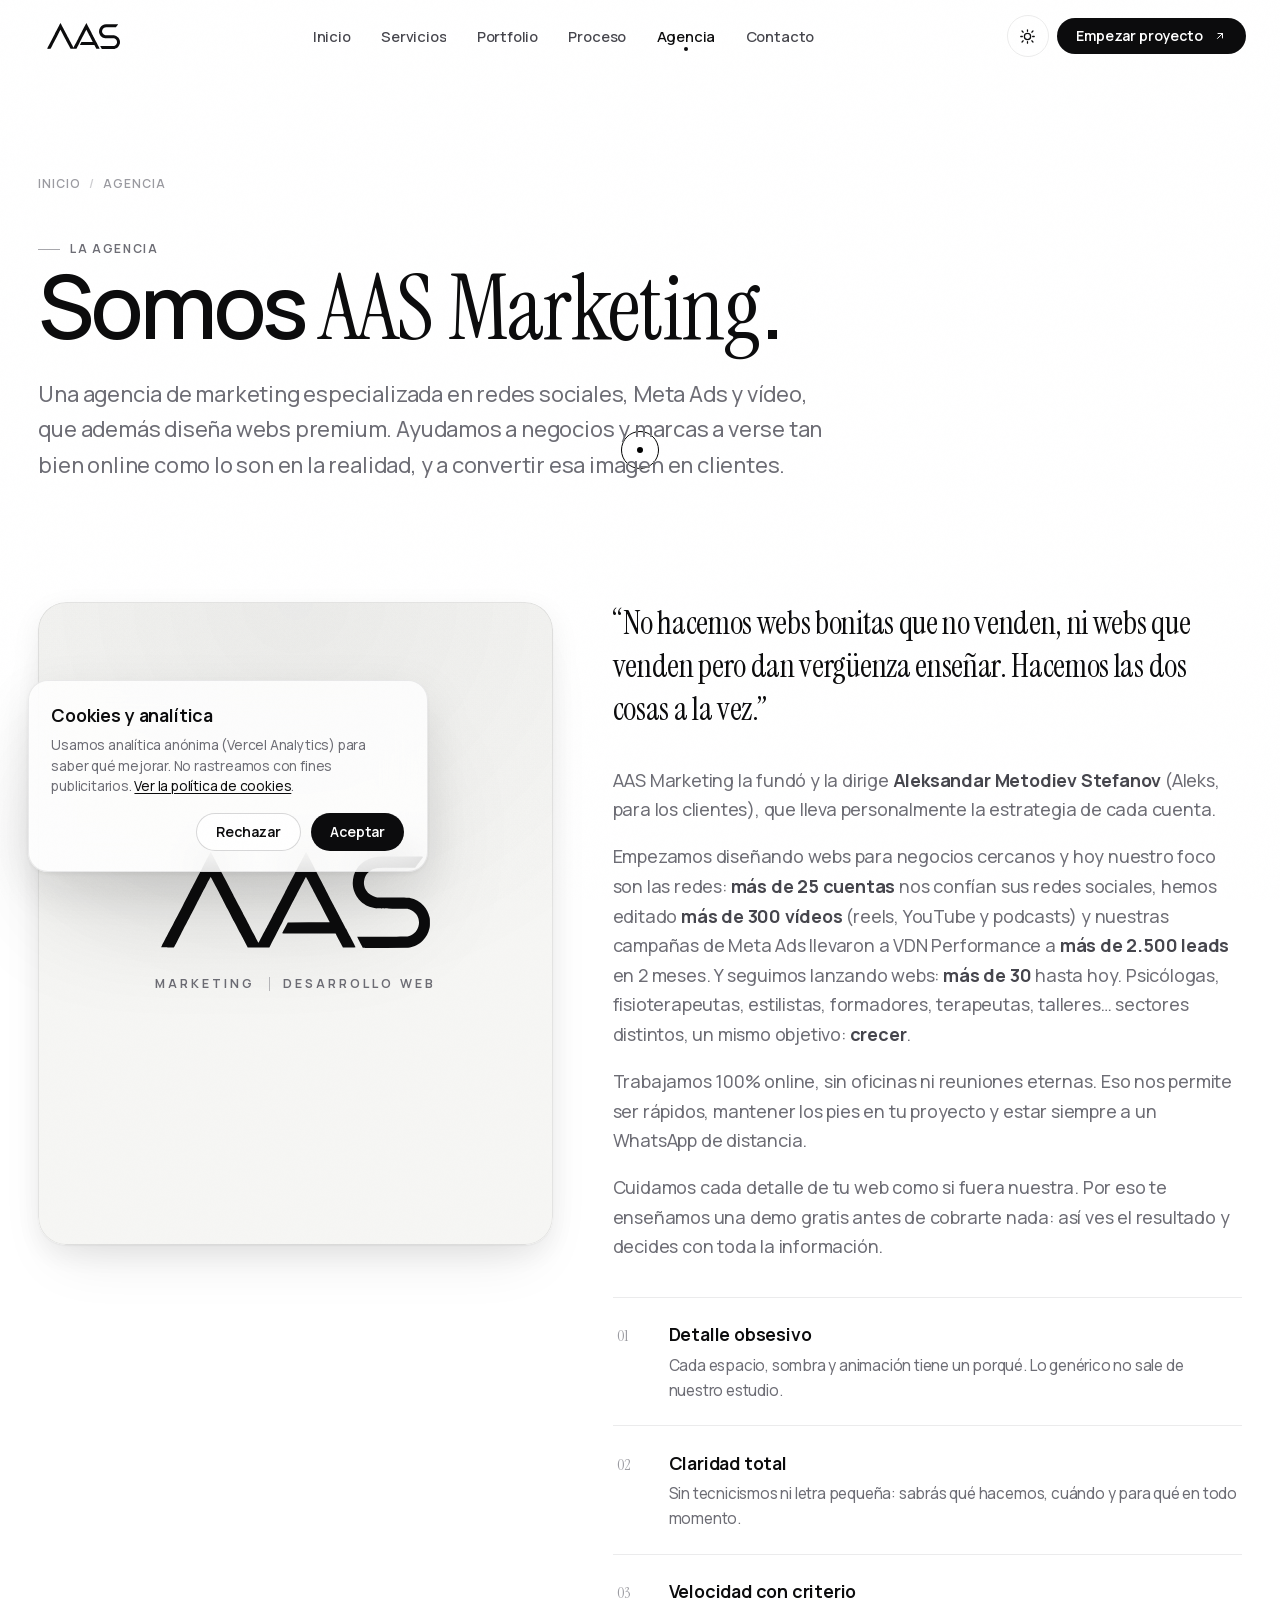
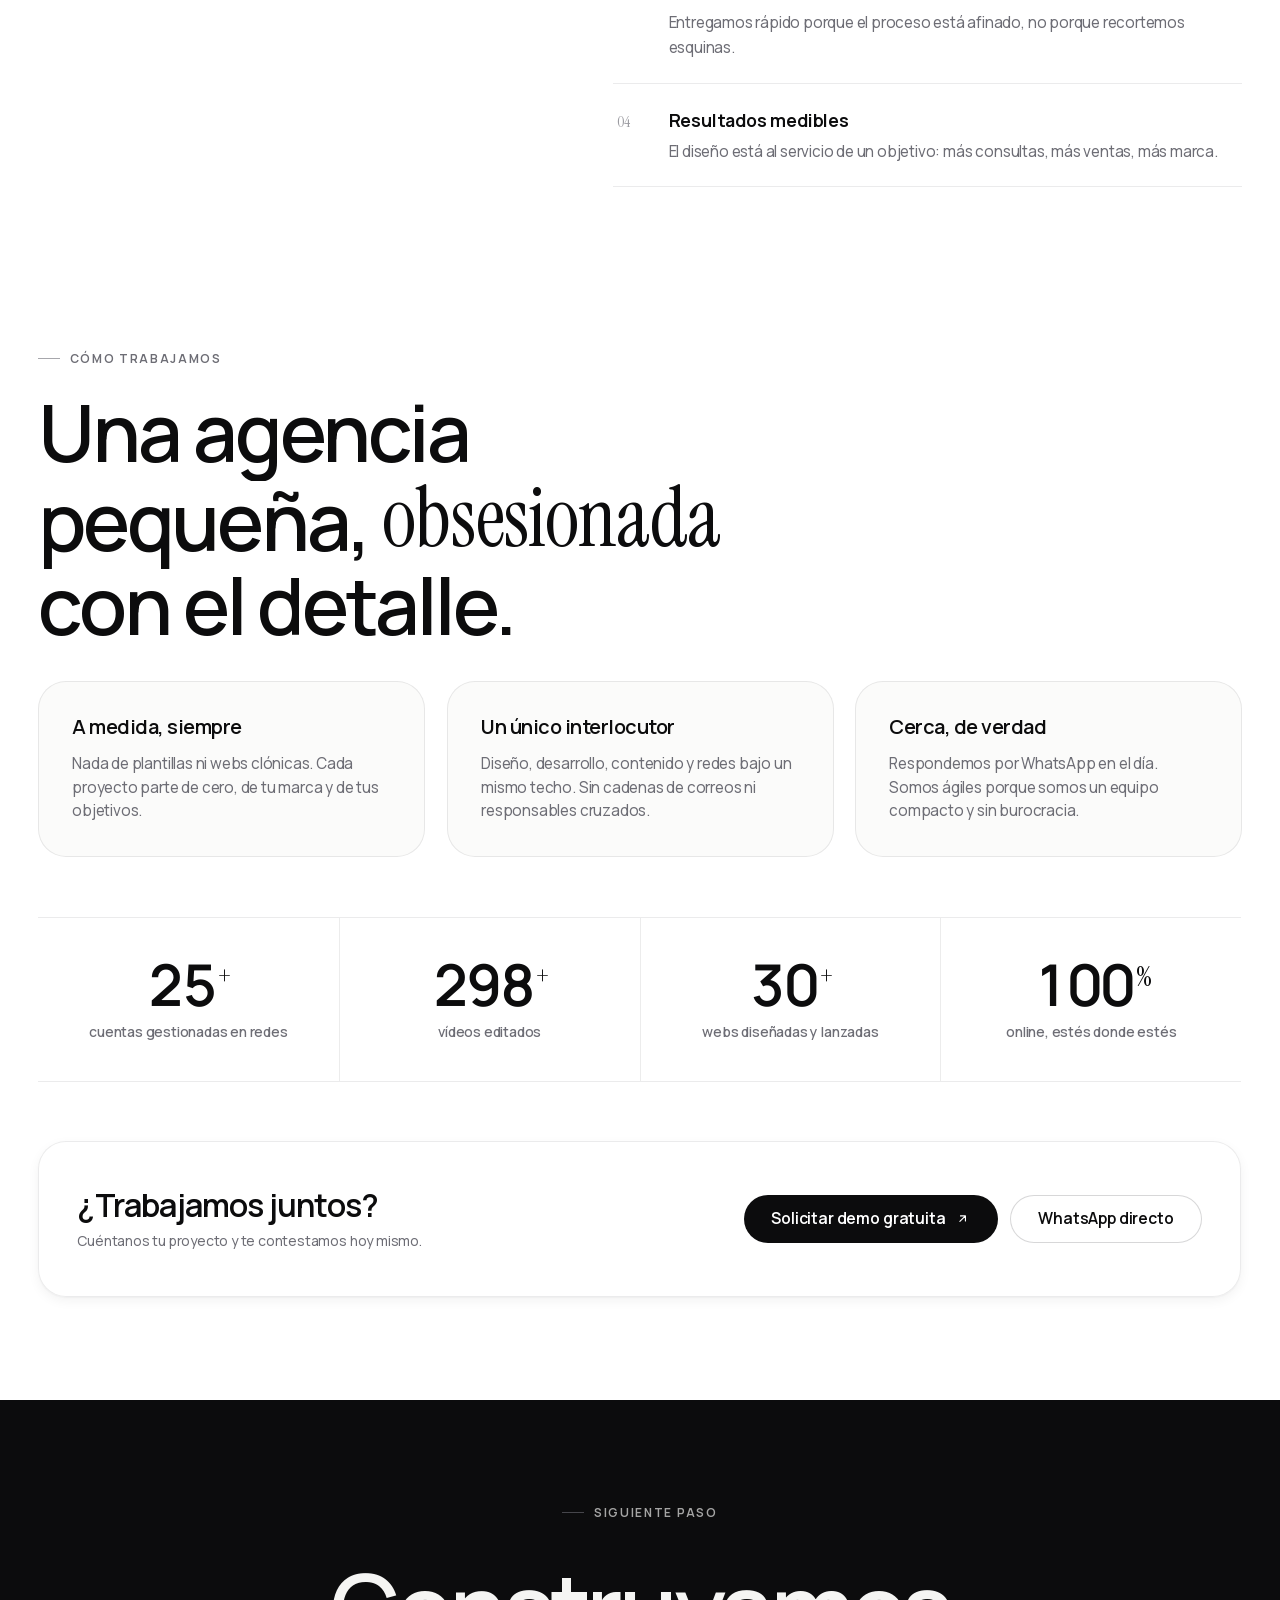
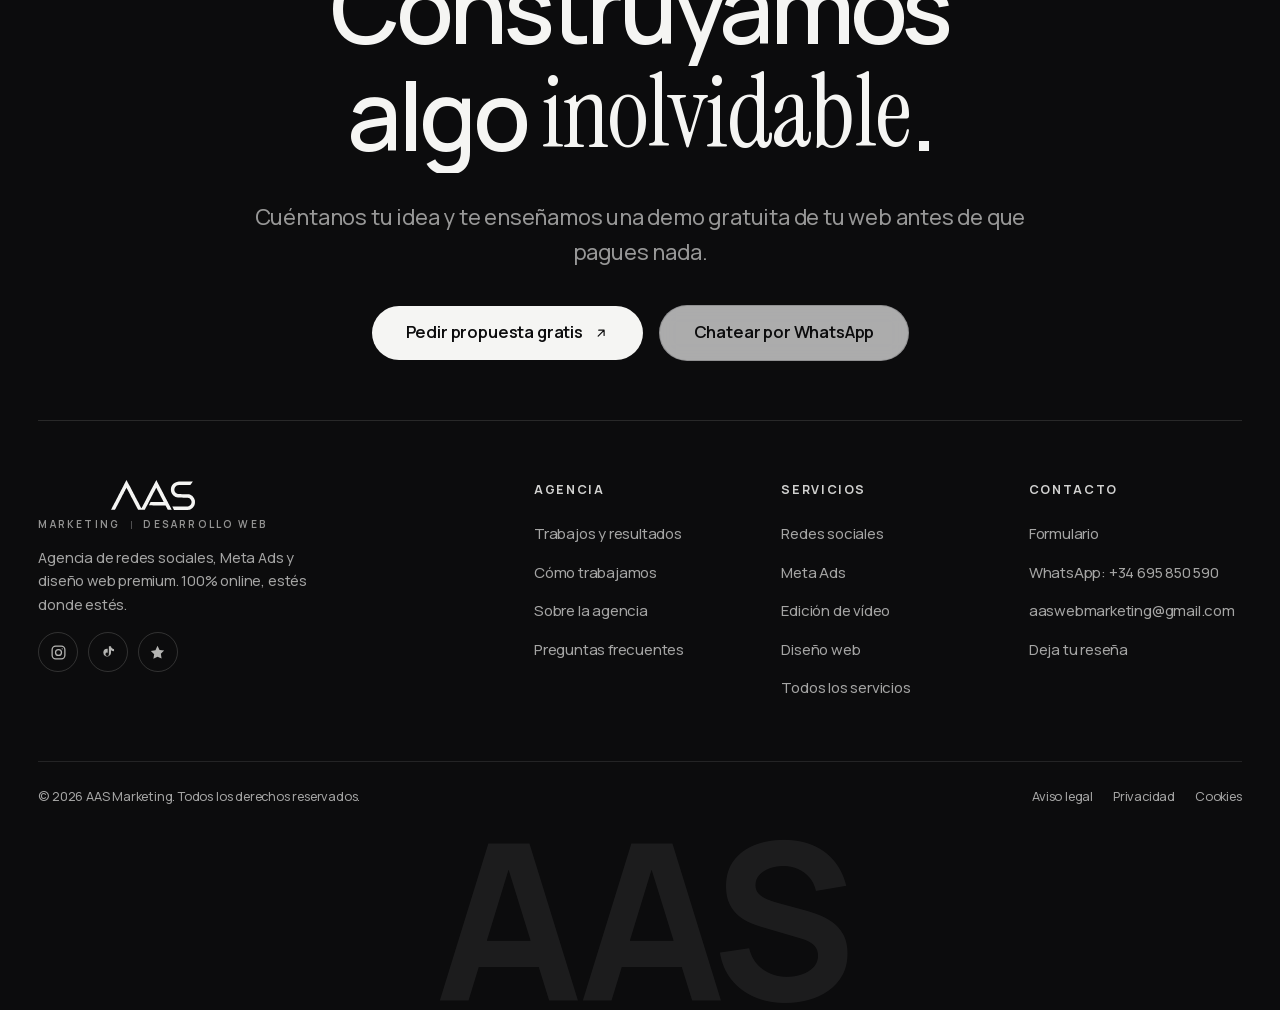
==== commit ecf8f408: "Casos de éxito, resultados, cuentas y portfolio de webs actualizados - Resultados: "Más de 10 millon" ====
--- a/agencia/index.html
+++ b/agencia/index.html
@@ -4,7 +4,7 @@
   <meta charset="utf-8">
   <meta name="viewport" content="width=device-width, initial-scale=1">
   <title>Agencia de redes sociales y Meta Ads · AAS Marketing</title>
-  <meta name="description" content="AAS Marketing, agencia de redes sociales, Meta Ads y diseño web fundada por Aleksandar Metodiev. +20 clientes en redes y +300 vídeos editados.">
+  <meta name="description" content="AAS Marketing, agencia de redes sociales, Meta Ads y diseño web fundada por Aleksandar Metodiev. +25 cuentas en redes y +10 millones de visitas.">
   <link rel="canonical" href="https://www.aasmarketing.com/agencia/">
   <meta name="theme-color" content="#ffffff">
   <meta name="author" content="AAS Marketing">
@@ -13,7 +13,7 @@
   <meta property="og:site_name" content="AAS Marketing">
   <meta property="og:locale" content="es_ES">
   <meta property="og:title" content="Agencia de redes sociales y Meta Ads · AAS Marketing">
-  <meta property="og:description" content="AAS Marketing, agencia de redes sociales, Meta Ads y diseño web fundada por Aleksandar Metodiev. +20 clientes en redes y +300 vídeos editados.">
+  <meta property="og:description" content="AAS Marketing, agencia de redes sociales, Meta Ads y diseño web fundada por Aleksandar Metodiev. +25 cuentas en redes y +10 millones de visitas.">
   <meta property="og:url" content="https://www.aasmarketing.com/agencia/">
   <meta property="og:image" content="https://www.aasmarketing.com/assets/img/og.jpg">
   <meta property="og:image:width" content="1200">
@@ -21,7 +21,7 @@
   <meta property="og:image:alt" content="AAS Marketing · Diseño web premium y crecimiento digital">
   <meta name="twitter:card" content="summary_large_image">
   <meta name="twitter:title" content="Agencia de redes sociales y Meta Ads · AAS Marketing">
-  <meta name="twitter:description" content="AAS Marketing, agencia de redes sociales, Meta Ads y diseño web fundada por Aleksandar Metodiev. +20 clientes en redes y +300 vídeos editados.">
+  <meta name="twitter:description" content="AAS Marketing, agencia de redes sociales, Meta Ads y diseño web fundada por Aleksandar Metodiev. +25 cuentas en redes y +10 millones de visitas.">
   <meta name="twitter:image" content="https://www.aasmarketing.com/assets/img/og.jpg">
   <link rel="icon" href="../assets/img/favicon.svg" type="image/svg+xml">
   <link rel="icon" href="../favicon.ico" sizes="any">
@@ -45,7 +45,7 @@
       } catch (e) {}
     })();
   </script>
-  <link rel="stylesheet" href="../assets/css/main.css?v=d283d8c3">
+  <link rel="stylesheet" href="../assets/css/main.css?v=4eb48fb9">
   <script type="module" src="../assets/js/main.js?v=68c8ccdc"></script>
   <script type="application/ld+json">{"@context":"https://schema.org","@graph":[{"@type":"BreadcrumbList","itemListElement":[{"@type":"ListItem","position":1,"name":"Inicio","item":"https://www.aasmarketing.com/"},{"@type":"ListItem","position":2,"name":"Agencia","item":"https://www.aasmarketing.com/agencia/"}]},{"@type":"ProfessionalService","@id":"https://www.aasmarketing.com/#org","name":"AAS Marketing","alternateName":"AAS Marketing · Desarrollo Web","description":"Agencia de marketing digital especializada en gestión de redes sociales, campañas de Meta Ads y edición de vídeo, y en diseño web premium, tiendas online, SEO y automatizaciones.","slogan":"Marketing · Desarrollo Web","url":"https://www.aasmarketing.com","email":"aaswebmarketing@gmail.com","telephone":"+34 695 850 590","logo":{"@type":"ImageObject","url":"https://www.aasmarketing.com/assets/img/logo-aas.svg"},"image":"https://www.aasmarketing.com/assets/img/og.jpg","priceRange":"$$","areaServed":"España y trabajo remoto internacional","serviceType":["Gestión de redes sociales","Meta Ads","Edición de vídeo","Diseño web","Tiendas online","Landing pages","SEO","Branding","Automatizaciones"],"sameAs":["https://www.instagram.com/aas_webmarketing/","https://www.tiktok.com/@aas_webmarketing"],"founder":{"@id":"https://www.aasmarketing.com/#fundador"},"contactPoint":{"@type":"ContactPoint","contactType":"customer service","telephone":"+34 695 850 590","email":"aaswebmarketing@gmail.com","availableLanguage":["es","en"],"areaServed":"ES"},"knowsAbout":["Gestión de redes sociales","Meta Ads","Publicidad en Instagram y Facebook","Edición de vídeo","Reels y TikTok","Diseño web","SEO","Tiendas online"]},{"@type":"Person","@id":"https://www.aasmarketing.com/#fundador","name":"Aleksandar Metodiev Stefanov","alternateName":"Aleks","jobTitle":"Fundador y director","worksFor":{"@id":"https://www.aasmarketing.com/#org"},"url":"https://www.aasmarketing.com/agencia/"}]}</script>
 </head>
@@ -114,7 +114,7 @@
             <p class="big-quote" data-reveal>“No hacemos webs bonitas que no venden, ni webs que venden pero dan vergüenza enseñar. Hacemos las dos cosas a la vez.”</p>
             <div class="prose" data-reveal>
               <p>AAS Marketing la fundó y la dirige <strong>Aleksandar Metodiev Stefanov</strong> (Aleks, para los clientes), que lleva personalmente la estrategia de cada cuenta.</p>
-              <p>Empezamos diseñando webs para negocios cercanos y hoy nuestro foco son las redes: <strong>más de 20 clientes</strong> nos confían sus redes sociales, hemos editado <strong>más de 300 vídeos</strong> (reels, YouTube y podcasts) y nuestras campañas de Meta Ads llevaron a VDN Performance a <strong>más de 1.600 leads</strong> en menos de 30 días. Y seguimos lanzando webs: <strong>más de 30</strong> hasta hoy. Psicólogas, fisioterapeutas, estilistas, formadores, terapeutas, talleres… sectores distintos, un mismo objetivo: <strong>crecer</strong>.</p>
+              <p>Empezamos diseñando webs para negocios cercanos y hoy nuestro foco son las redes: <strong>más de 25 cuentas</strong> nos confían sus redes sociales, hemos editado <strong>más de 300 vídeos</strong> (reels, YouTube y podcasts) y nuestras campañas de Meta Ads llevaron a VDN Performance a <strong>más de 2.500 leads</strong> en 2 meses. Y seguimos lanzando webs: <strong>más de 30</strong> hasta hoy. Psicólogas, fisioterapeutas, estilistas, formadores, terapeutas, talleres… sectores distintos, un mismo objetivo: <strong>crecer</strong>.</p>
               <p>Trabajamos 100% online, sin oficinas ni reuniones eternas. Eso nos permite ser rápidos, mantener los pies en tu proyecto y estar siempre a un WhatsApp de distancia.</p>
               <p>Cuidamos cada detalle de tu web como si fuera nuestra. Por eso te enseñamos una demo gratis antes de cobrarte nada: así ves el resultado y decides con toda la información.</p>
             </div>
@@ -165,10 +165,10 @@
         </div>
 
         <div class="stats" style="margin-top: var(--s-4)" data-reveal>
-          <div class="stat"><b><span data-count-to="20">20</span><sup>+</sup></b><span>clientes gestionados en redes</span></div>
-          <div class="stat"><b><span data-count-to="300">300</span><sup>+</sup></b><span>vídeos editados</span></div>
-          <div class="stat"><b><span data-count-to="30">30</span><sup>+</sup></b><span>webs diseñadas y lanzadas</span></div>
-          <div class="stat"><b>100<sup>%</sup></b><span>online, estés donde estés</span></div>
+          <div class="stat"><span class="stat-num"><span data-count-to="25">25</span><sup>+</sup></span><span>cuentas gestionadas en redes</span></div>
+          <div class="stat"><span class="stat-num"><span data-count-to="300">300</span><sup>+</sup></span><span>vídeos editados</span></div>
+          <div class="stat"><span class="stat-num"><span data-count-to="30">30</span><sup>+</sup></span><span>webs diseñadas y lanzadas</span></div>
+          <div class="stat"><span class="stat-num">100<sup>%</sup></span><span>online, estés donde estés</span></div>
         </div>
 
         <div style="margin-top: var(--s-4)">
--- a/assets/css/main.css
+++ b/assets/css/main.css
@@ -1 +1 @@
-:root{color-scheme:light;--bg: #ffffff;--bg-soft: #f6f6f4;--bg-card: #fbfbfa;--glass: rgba(255, 255, 255, .66);--glass-strong: rgba(255, 255, 255, .82);--ink: #0c0c0d;--ink-soft: #46464d;--ink-mute: #6d6d75;--ink-faint: #9b9ba1;--line: rgba(12, 12, 13, .08);--line-strong: rgba(12, 12, 13, .16);--inverse-bg: #0c0c0d;--inverse-ink: #f5f5f3;--ok: #1f7a4d;--err: #b3372f;--shadow-s: 0 1px 2px rgba(16, 16, 18, .04), 0 4px 12px rgba(16, 16, 18, .05);--shadow-m: 0 1px 2px rgba(16, 16, 18, .05), 0 10px 30px rgba(16, 16, 18, .07), 0 30px 60px -20px rgba(16, 16, 18, .09);--shadow-l: 0 2px 4px rgba(16, 16, 18, .05), 0 18px 50px rgba(16, 16, 18, .1), 0 60px 120px -30px rgba(16, 16, 18, .16);--shadow-glow: 0 0 0 1px var(--line);--font-sans: "Manrope", ui-sans-serif, system-ui, -apple-system, "Segoe UI", sans-serif;--font-serif: "Instrument Serif", ui-serif, Georgia, serif;--text-xs: .75rem;--text-s: .875rem;--text-base: clamp(1rem, .96rem + .2vw, 1.125rem);--text-l: clamp(1.125rem, 1.05rem + .4vw, 1.375rem);--text-xl: clamp(1.4rem, 1.2rem + 1vw, 2rem);--text-2xl: clamp(1.9rem, 1.4rem + 2.2vw, 3.25rem);--text-3xl: clamp(2.5rem, 1.6rem + 4.2vw, 5rem);--text-hero: clamp(2.9rem, 1.4rem + 7vw, 7.75rem);--s-1: clamp(.5rem, .4rem + .35vw, .75rem);--s-2: clamp(1rem, .85rem + .6vw, 1.5rem);--s-3: clamp(1.5rem, 1.2rem + 1.2vw, 2.5rem);--s-4: clamp(2.5rem, 1.8rem + 2.4vw, 4.5rem);--s-5: clamp(4rem, 2.8rem + 4.5vw, 7.5rem);--s-6: clamp(6rem, 4rem + 7vw, 11rem);--container: min(1280px, 100vw - clamp(2.5rem, 6vw, 5rem));--container-wide: min(1520px, 100vw - clamp(1.5rem, 4vw, 3rem));--nav-h: 72px;--r-s: 12px;--r-m: 20px;--r-l: 28px;--r-pill: 999px;--ease-out: cubic-bezier(.22, 1, .36, 1);--ease-io: cubic-bezier(.83, 0, .17, 1);--ease-spring: cubic-bezier(.34, 1.3, .5, 1);--dur-1: .35s;--dur-2: .7s;--dur-3: 1.1s;--noise: url("data:image/svg+xml,%3Csvg xmlns='http://www.w3.org/2000/svg' width='160' height='160'%3E%3Cfilter id='n'%3E%3CfeTurbulence type='fractalNoise' baseFrequency='0.9' numOctaves='2' stitchTiles='stitch'/%3E%3C/filter%3E%3Crect width='100%25' height='100%25' filter='url(%23n)' opacity='0.5'/%3E%3C/svg%3E")}[data-theme=dark]{color-scheme:dark;--bg: #0a0a0b;--bg-soft: #111113;--bg-card: #131315;--glass: rgba(19, 19, 21, .62);--glass-strong: rgba(19, 19, 21, .85);--ink: #f4f4f2;--ink-soft: #c2c2c8;--ink-mute: #94949c;--ink-faint: #64646c;--line: rgba(244, 244, 242, .09);--line-strong: rgba(244, 244, 242, .18);--inverse-bg: #f4f4f2;--inverse-ink: #0c0c0d;--ok: #4cc38a;--err: #e5766e;--shadow-s: 0 1px 2px rgba(0, 0, 0, .35), 0 4px 12px rgba(0, 0, 0, .35);--shadow-m: 0 1px 2px rgba(0, 0, 0, .4), 0 10px 30px rgba(0, 0, 0, .45), 0 30px 60px -20px rgba(0, 0, 0, .5);--shadow-l: 0 2px 4px rgba(0, 0, 0, .45), 0 18px 50px rgba(0, 0, 0, .55), 0 60px 120px -30px rgba(0, 0, 0, .6)}@font-face{font-family:Manrope;src:url(../fonts/manrope-var-latin.woff2) format("woff2");font-weight:200 800;font-display:swap}@font-face{font-family:"Instrument Serif";src:url(../fonts/instrument-serif-latin.woff2) format("woff2");font-weight:400;font-style:normal;font-display:swap}@font-face{font-family:"Instrument Serif";src:url(../fonts/instrument-serif-italic-latin.woff2) format("woff2");font-weight:400;font-style:italic;font-display:swap}*,*:before,*:after{box-sizing:border-box;margin:0;padding:0}html{-webkit-text-size-adjust:100%;scroll-behavior:smooth;scroll-padding-top:calc(var(--nav-h) + 24px)}body{font-family:var(--font-sans);font-size:var(--text-base);font-weight:450;line-height:1.65;letter-spacing:-.011em;color:var(--ink-soft);background:var(--bg);-webkit-font-smoothing:antialiased;text-rendering:optimizeLegibility;overflow-x:clip;min-height:100svh;transition:background-color .5s var(--ease-out),color .5s var(--ease-out)}body:before{content:"";position:fixed;inset:0;background-image:var(--noise);background-size:160px;opacity:.028;pointer-events:none;z-index:2000;mix-blend-mode:multiply}[data-theme=dark] body:before{mix-blend-mode:screen;opacity:.04}img,svg,video,canvas{display:block;max-width:100%;height:auto}button,input,select,textarea{font:inherit;color:inherit;background:none;border:none}button{cursor:pointer}a{color:inherit;text-decoration:none}ul[role=list],ol[role=list]{list-style:none}::selection{background:var(--ink);color:var(--bg)}:focus-visible{outline:2px solid var(--ink);outline-offset:3px;border-radius:4px}.sr-only{position:absolute;width:1px;height:1px;padding:0;margin:-1px;overflow:hidden;clip-path:inset(50%);white-space:nowrap;border:0}.skip-link{position:fixed;top:12px;left:12px;z-index:3000;padding:.75rem 1.25rem;background:var(--ink);color:var(--bg);border-radius:var(--r-pill);font-weight:600;font-size:var(--text-s);transform:translateY(-200%);transition:transform .3s var(--ease-out)}.skip-link:focus-visible{transform:translateY(0)}h1,h2,h3,h4{color:var(--ink);font-weight:600;line-height:1.06;letter-spacing:-.035em;text-wrap:balance}h1{font-size:var(--text-hero);font-weight:550;letter-spacing:-.045em}h2{font-size:var(--text-3xl);font-weight:560;letter-spacing:-.04em}h3{font-size:var(--text-xl);letter-spacing:-.025em;line-height:1.2}h4{font-size:var(--text-l);line-height:1.3;letter-spacing:-.02em}.serif,em.accent{font-family:var(--font-serif);font-style:italic;font-weight:400;letter-spacing:-.01em}em.accent{font-size:1.04em}.eyebrow{display:inline-flex;align-items:center;gap:.6rem;font-size:var(--text-xs);font-weight:650;letter-spacing:.14em;text-transform:uppercase;color:var(--ink-mute)}.eyebrow:before{content:"";width:22px;height:1px;background:var(--ink-mute);opacity:.6}.lead{font-size:var(--text-l);line-height:1.6;color:var(--ink-mute);max-width:56ch;text-wrap:pretty}.small{font-size:var(--text-s);color:var(--ink-mute)}.pill{display:inline-flex;align-items:center;gap:.5rem;padding:.45rem 1rem;border:1px solid var(--line-strong);border-radius:var(--r-pill);font-size:var(--text-s);font-weight:550;color:var(--ink-soft);background:var(--glass);backdrop-filter:blur(12px);-webkit-backdrop-filter:blur(12px)}.pill .dot{width:7px;height:7px;border-radius:50%;background:var(--ok);animation:pulse-dot 2.4s ease-in-out infinite}@keyframes pulse-dot{0%,to{box-shadow:0 0 #1f7a4d59}50%{box-shadow:0 0 0 6px #1f7a4d00}}.container{width:var(--container);margin-inline:auto}.container-wide{width:var(--container-wide);margin-inline:auto}.section{padding-block:var(--s-5);position:relative}.section-soft{background:var(--bg-soft)}.section-tight{padding-block:var(--s-4)}.section-head{display:grid;gap:var(--s-2);max-width:780px;margin-bottom:var(--s-3)}.section-head.center{margin-inline:auto;text-align:center;justify-items:center}.section-head .lead{margin-top:.25rem}.grid-2{display:grid;grid-template-columns:repeat(2,1fr);gap:var(--s-3)}.grid-3{display:grid;grid-template-columns:repeat(3,1fr);gap:var(--s-2)}.divider{height:1px;background:linear-gradient(90deg,transparent,var(--line-strong),transparent);border:none}.bg-orbs{position:absolute;inset:0;overflow:hidden;pointer-events:none}.bg-orbs i{position:absolute;border-radius:50%;filter:blur(90px);opacity:.5;background:radial-gradient(circle,rgba(12,12,13,.055),transparent 65%)}[data-theme=dark] .bg-orbs i{background:radial-gradient(circle,rgba(244,244,242,.05),transparent 65%)}.nav{position:fixed;top:0;left:0;right:0;z-index:1000;height:var(--nav-h);display:flex;align-items:center;transition:transform .5s var(--ease-out)}.nav.is-hidden{transform:translateY(-110%)}.nav-inner{width:var(--container-wide);margin-inline:auto;display:flex;align-items:center;justify-content:space-between;gap:var(--s-2);padding:.55rem .6rem .55rem 1.4rem;border-radius:var(--r-pill);border:1px solid transparent;transition:width .6s var(--ease-out),background-color .4s var(--ease-out),border-color .4s var(--ease-out),box-shadow .4s var(--ease-out),backdrop-filter .4s var(--ease-out)}.nav.is-scrolled .nav-inner{width:min(1060px,100vw - 2rem);background:var(--glass);border-color:var(--line);box-shadow:var(--shadow-s);backdrop-filter:blur(18px) saturate(1.5);-webkit-backdrop-filter:blur(18px) saturate(1.5)}.brand{font-weight:750;font-size:1.28rem;letter-spacing:-.05em;color:var(--ink);display:inline-flex;align-items:baseline;line-height:1;gap:1px}.brand sup{font-size:.5em;font-weight:500;transform:translateY(-2px);opacity:.55}.brand .brand-dot{color:var(--ink);font-family:var(--font-serif);font-style:italic}.nav-links{display:flex;align-items:center;gap:clamp(.25rem,1vw,.9rem);list-style:none}.nav-links li{flex:none}.nav-link{position:relative;display:inline-block;white-space:nowrap;padding:.5rem .55rem;font-size:.92rem;font-weight:550;color:var(--ink-soft);border-radius:var(--r-s);line-height:1.25}.nav-link .roll{display:inline-block;position:relative;overflow:clip;clip-path:inset(0);line-height:1.25;vertical-align:bottom}.nav-link .roll .ch{display:inline-block;white-space:pre;transition:transform .45s var(--ease-out);transition-delay:calc(var(--i) * 22ms)}.nav-link .roll .ch-b{position:absolute;left:0;top:0;transform:translateY(115%);font-family:var(--font-serif);font-style:italic;font-weight:400;font-size:1.13em;color:var(--ink)}.nav-link:hover .roll .ch-a,.nav-link:focus-visible .roll .ch-a{transform:translateY(-115%)}.nav-link:hover .roll .ch-b,.nav-link:focus-visible .roll .ch-b{transform:translateY(0)}.nav-link[aria-current=page]{color:var(--ink)}.nav-link[aria-current=page]:after{content:"";position:absolute;left:50%;bottom:2px;width:4px;height:4px;border-radius:50%;background:var(--ink);transform:translate(-50%)}.nav-actions{display:flex;align-items:center;gap:.5rem}.theme-toggle{position:relative;width:42px;height:42px;display:grid;place-items:center;border-radius:50%;border:1px solid var(--line);color:var(--ink);background:transparent;transition:background-color .3s var(--ease-out),transform .3s var(--ease-spring),border-color .3s}.theme-toggle:hover{background:var(--bg-soft);transform:scale(1.06)}.theme-toggle:active{transform:scale(.94)}.theme-toggle svg{width:17px;height:17px}.theme-toggle .sun,.theme-toggle .moon{position:absolute;transition:transform .55s var(--ease-spring),opacity .3s}.theme-toggle .moon{opacity:0;transform:rotate(90deg) scale(.4)}[data-theme=dark] .theme-toggle .sun{opacity:0;transform:rotate(-90deg) scale(.4)}[data-theme=dark] .theme-toggle .moon{opacity:1;transform:rotate(0) scale(1)}.nav-burger{display:none;width:42px;height:42px;border-radius:50%;border:1px solid var(--line);place-items:center}.nav-burger span{position:relative;width:16px;height:1.6px;background:var(--ink);border-radius:2px;transition:transform .4s var(--ease-spring),background .2s}.nav-burger span:before,.nav-burger span:after{content:"";position:absolute;left:0;width:16px;height:1.6px;background:var(--ink);border-radius:2px;transition:transform .4s var(--ease-spring),top .4s var(--ease-spring)}.nav-burger span:before{top:-5.5px}.nav-burger span:after{top:5.5px}.nav-burger[aria-expanded=true] span{background:transparent}.nav-burger[aria-expanded=true] span:before{top:0;transform:rotate(45deg)}.nav-burger[aria-expanded=true] span:after{top:0;transform:rotate(-45deg)}.mobile-menu{position:fixed;inset:0;z-index:900;display:flex;flex-direction:column;justify-content:center;padding:calc(var(--nav-h) + 2rem) 8vw 3rem;background:var(--glass-strong);backdrop-filter:blur(28px) saturate(1.6);-webkit-backdrop-filter:blur(28px) saturate(1.6);opacity:0;visibility:hidden;transition:opacity .5s var(--ease-out),visibility 0s .5s}.mobile-menu.is-open{opacity:1;visibility:visible;transition:opacity .5s var(--ease-out)}.mobile-menu ul{list-style:none;display:grid;gap:.4rem}.mobile-menu a.mobile-link{display:inline-flex;align-items:baseline;gap:.9rem;font-size:clamp(2.1rem,8.5vw,3.6rem);font-weight:580;letter-spacing:-.04em;line-height:1.15;color:var(--ink);overflow:hidden}.mobile-link .idx{font-size:.85rem;font-weight:500;color:var(--ink-faint);font-family:var(--font-serif);font-style:italic}.mobile-menu .mobile-link>.txt{display:inline-block;transform:translateY(110%);transition:transform .7s var(--ease-out)}.mobile-menu.is-open .mobile-link>.txt{transform:translateY(0);transition-delay:calc(var(--i) * 55ms + .1s)}.mobile-menu .mobile-foot{margin-top:var(--s-4);display:flex;flex-wrap:wrap;gap:1rem;opacity:0;transform:translateY(14px);transition:opacity .6s var(--ease-out) .4s,transform .6s var(--ease-out) .4s}.mobile-menu.is-open .mobile-foot{opacity:1;transform:none}.btn{--btn-bg: var(--ink);--btn-ink: var(--bg);position:relative;display:inline-flex;align-items:center;justify-content:center;gap:.6rem;padding:.95rem 1.7rem;border-radius:var(--r-pill);background:var(--btn-bg);color:var(--btn-ink);font-weight:620;font-size:.98rem;letter-spacing:-.01em;line-height:1;overflow:hidden;isolation:isolate;transition:transform .35s var(--ease-spring),box-shadow .35s var(--ease-out),background-color .3s;will-change:transform}.btn:hover{transform:translateY(-2px);box-shadow:var(--shadow-m)}.btn:active{transform:translateY(0) scale(.97)}.btn:before{content:"";position:absolute;inset:-2px;z-index:-1;background:radial-gradient(120px 120px at var(--mx, 50%) var(--my, 50%),rgba(255,255,255,.22),transparent 60%);opacity:0;transition:opacity .35s}.btn:hover:before{opacity:1}[data-theme=dark] .btn:before{background:radial-gradient(120px 120px at var(--mx, 50%) var(--my, 50%),rgba(0,0,0,.16),transparent 60%)}.btn .arr{display:inline-grid;place-items:center;width:1em;height:1em;overflow:hidden}.btn .arr svg{width:.85em;height:.85em;transition:transform .4s var(--ease-out)}.btn:hover .arr svg{transform:translate(2.5px,-2.5px)}.btn-ghost{--btn-bg: transparent;--btn-ink: var(--ink);border:1px solid var(--line-strong);background:var(--glass);backdrop-filter:blur(10px);-webkit-backdrop-filter:blur(10px)}.btn-ghost:hover{background:var(--bg-soft);box-shadow:var(--shadow-s)}.btn-inverse{--btn-bg: var(--inverse-ink);--btn-ink: var(--inverse-bg)}.on-dark .btn-ghost{--btn-ink: var(--inverse-ink);border-color:#f5f5f340;background:#f5f5f30f}.on-dark .btn-ghost:hover{background:#f5f5f31f}.btn-s{padding:.7rem 1.2rem;font-size:.88rem}.btn-l{padding:1.15rem 2.1rem;font-size:1.05rem}.btn-wa{--btn-bg: #17352a;--btn-ink: #e9fbf2}[data-theme=dark] .btn-wa{--btn-bg: #dcfce9;--btn-ink: #12291f}.link-draw{position:relative;display:inline-flex;align-items:center;gap:.4rem;font-weight:620;color:var(--ink);padding-bottom:2px;background:linear-gradient(currentColor,currentColor) no-repeat 100% 100% / 0% 1.5px;transition:background-size .45s var(--ease-out)}.link-draw:hover{background-position:0 100%;background-size:100% 1.5px}.link-draw svg{width:.8em;height:.8em;transition:transform .35s var(--ease-out)}.link-draw:hover svg{transform:translate(2px,-2px)}@media (hover: hover) and (pointer: fine){.has-cursor,.has-cursor a,.has-cursor button,.has-cursor [data-tilt]{cursor:none}.has-cursor input,.has-cursor textarea,.has-cursor select,.has-cursor label{cursor:auto}}.cursor-dot,.cursor-ring,.cursor-canvas{position:fixed;top:0;left:0;pointer-events:none;z-index:5000}.cursor-canvas{width:100vw;height:100vh;mix-blend-mode:difference;opacity:.9}.cursor-dot{width:6px;height:6px;margin:-3px 0 0 -3px;border-radius:50%;background:#fff;mix-blend-mode:difference;transition:transform .25s var(--ease-out),opacity .25s}.cursor-ring{width:38px;height:38px;margin:-19px 0 0 -19px;border-radius:var(--r-pill);border:1.2px solid #fff;mix-blend-mode:difference;display:grid;place-items:center;transition:width .4s var(--ease-spring),height .4s var(--ease-spring),margin .4s var(--ease-spring),border-color .3s,background-color .3s,border-radius .3s,opacity .3s}.cursor-ring .cursor-label{font-size:.72rem;font-weight:650;letter-spacing:.02em;color:#000;white-space:nowrap;opacity:0;transform:scale(.6);transition:opacity .25s,transform .35s var(--ease-spring)}.cursor-hide .cursor-dot,.cursor-hide .cursor-ring{opacity:0}.cursor-link .cursor-ring{width:56px;height:56px;margin:-28px 0 0 -28px;background:#ffffff1f}.cursor-link .cursor-dot{transform:scale(.5)}.cursor-text .cursor-ring{width:3px;height:34px;margin:-17px 0 0 -1.5px;border-radius:3px;background:#fff;border-color:transparent}.cursor-text .cursor-dot{opacity:0}.cursor-view .cursor-ring{width:96px;height:96px;margin:-48px 0 0 -48px;background:#fff;border-color:transparent;mix-blend-mode:normal;box-shadow:var(--shadow-m)}.cursor-view .cursor-ring .cursor-label{opacity:1;transform:scale(1)}.cursor-view .cursor-dot{opacity:0}.cursor-press .cursor-ring{transform:scale(.86)}.hero{position:relative;min-height:100svh;display:flex;flex-direction:column;justify-content:center;padding-top:calc(var(--nav-h) + var(--s-3));overflow:clip}.hero-canvas{position:absolute;inset:0;width:100%;height:100%;pointer-events:none}.hero-grad{position:absolute;inset:-20%;pointer-events:none;background:radial-gradient(46% 42% at 24% 22%,rgba(12,12,13,.05),transparent 68%),radial-gradient(38% 36% at 82% 68%,rgba(12,12,13,.045),transparent 66%);animation:grad-drift 26s ease-in-out infinite alternate}[data-theme=dark] .hero-grad{background:radial-gradient(46% 42% at 24% 22%,rgba(244,244,242,.05),transparent 68%),radial-gradient(38% 36% at 82% 68%,rgba(244,244,242,.045),transparent 66%)}@keyframes grad-drift{0%{transform:translate3d(-1.5%,-1%,0) scale(1)}to{transform:translate3d(1.5%,2%,0) scale(1.06)}}.hero-inner{position:relative;width:var(--container);margin-inline:auto;display:grid;grid-template-columns:minmax(0,1fr) clamp(320px,40vw,560px);align-items:center;gap:clamp(1.5rem,4vw,4.5rem);z-index:2}.hero-copy{display:grid;gap:var(--s-3);justify-items:start;min-width:0}.hero h1{max-width:16ch;font-size:clamp(2.5rem,1.2rem + 3.8vw,4.6rem)}.hero h1 .rotator{display:inline-grid;overflow:hidden;vertical-align:baseline;position:relative}.hero h1 .rotator>span{grid-area:1 / 1;font-family:var(--font-serif);font-style:italic;font-weight:400;white-space:nowrap;opacity:0;transform:translateY(110%) rotate(2deg);transition:transform .85s var(--ease-out),opacity .5s;will-change:transform}.hero h1 .rotator>span.is-in{opacity:1;transform:translateY(0) rotate(0)}.hero h1 .rotator>span.is-out{opacity:0;transform:translateY(-110%) rotate(-2deg)}.hero-sub{max-width:46ch}.hero-cta{display:flex;flex-wrap:wrap;align-items:center;gap:1rem}.hero-proof{display:flex;flex-wrap:wrap;align-items:center;gap:.75rem 1.75rem;color:var(--ink-mute);font-size:var(--text-s);font-weight:550}.hero-proof b{color:var(--ink);font-weight:750;font-variant-numeric:tabular-nums}.hero-stage{position:relative;width:100%;aspect-ratio:1 / 1;align-self:center;transform:translateY(var(--py, 0px));z-index:1;perspective:1500px;pointer-events:none}.hero-stage .shot{position:absolute;display:block;border-radius:14px;overflow:hidden;border:1px solid var(--line);box-shadow:var(--shadow-l);background:var(--bg-card);pointer-events:auto;cursor:pointer;transform:perspective(1400px) rotateY(var(--base-ry, 0deg)) rotateX(var(--base-rx, 0deg));transition:box-shadow .4s var(--ease-out);will-change:transform}.hero-stage .shot:hover,.hero-stage .shot:focus-visible{z-index:5;box-shadow:var(--shadow-l),0 30px 70px -20px #00000059}[data-theme=dark] .hero-stage .shot:hover,[data-theme=dark] .hero-stage .shot:focus-visible{box-shadow:var(--shadow-l),0 30px 70px -20px #0009}.hero-stage .shot img{width:100%;height:100%;object-fit:cover;object-position:top;pointer-events:none}.hero-stage .shot .glare{position:absolute;inset:0;pointer-events:none;background:radial-gradient(280px 200px at var(--gx, 50%) var(--gy, 40%),rgba(255,255,255,.22),transparent 62%);opacity:0;transition:opacity .4s;mix-blend-mode:soft-light}.hero-stage .shot:hover .glare,.hero-stage .shot:focus-visible .glare{opacity:1}.hero-stage .shot-a{width:86%;aspect-ratio:16/10.4;right:0;top:6%;--base-ry: -9deg;--base-rx: 4deg}.hero-stage .shot-b{width:60%;aspect-ratio:16/10.4;left:-6%;top:46%;--base-ry: 7deg;--base-rx: -3deg}.hero-stage .shot-c{width:25%;aspect-ratio:9/19;right:3%;top:40%;border-radius:20px;--base-ry: -14deg;--base-rx: 0deg;z-index:2}.hero-stage .shot .bar{height:22px;display:flex;align-items:center;gap:4px;padding-inline:9px;border-bottom:1px solid var(--line);background:var(--bg-soft)}.hero-stage .shot .bar i{width:5px;height:5px;border-radius:50%;background:var(--line-strong)}.hero-scroll-hint{position:absolute;bottom:1.75rem;left:50%;transform:translate(-50%);display:flex;flex-direction:column;align-items:center;gap:.5rem;color:var(--ink-faint);font-size:var(--text-xs);font-weight:600;letter-spacing:.16em;text-transform:uppercase;z-index:3}.hero-scroll-hint .line{width:1px;height:44px;background:var(--line-strong);overflow:hidden;position:relative}.hero-scroll-hint .line:after{content:"";position:absolute;left:0;top:-100%;width:100%;height:100%;background:var(--ink);animation:scroll-hint 2.2s var(--ease-io) infinite}@keyframes scroll-hint{0%{top:-100%}55%,to{top:100%}}.hero-marquee{border-block:1px solid var(--line);padding-block:1.1rem}.bento{display:grid;grid-template-columns:repeat(12,1fr);gap:clamp(.9rem,1.6vw,1.4rem)}.bento-cell{position:relative;grid-column:span 4;border-radius:var(--r-l);border:1px solid var(--line);background:var(--bg-card);padding:clamp(1.5rem,2.6vw,2.25rem);overflow:hidden;display:flex;flex-direction:column;gap:.8rem;min-height:320px;transition:transform .5s var(--ease-out),box-shadow .5s var(--ease-out),border-color .4s}.bento-cell:hover{transform:translateY(-4px);box-shadow:var(--shadow-m);border-color:var(--line-strong)}.bento-cell.is-wide{grid-column:span 8}.bento-cell.is-tall{grid-row:span 2}.bento-cell h3{font-size:1.25rem;margin-top:auto}.bento-cell p{font-size:.95rem;color:var(--ink-mute);line-height:1.55}.bento-cell .cell-tag{position:absolute;top:1.4rem;right:1.4rem;font-size:.68rem;font-weight:700;letter-spacing:.12em;text-transform:uppercase;color:var(--ink-faint)}.bento-viz{position:relative;flex:1;min-height:120px;margin:-.4rem -.4rem .4rem;padding-top:2.4rem;display:grid;place-items:center;overflow:hidden}.viz-browser{width:min(320px,88%);border-radius:12px;border:1px solid var(--line-strong);background:var(--bg);box-shadow:var(--shadow-s);overflow:hidden;transform:rotate(-2deg) translateY(4px);transition:transform .6s var(--ease-spring)}.bento-cell:hover .viz-browser{transform:rotate(0) translateY(0)}.viz-browser .vb-bar{height:20px;border-bottom:1px solid var(--line);display:flex;gap:4px;align-items:center;padding-inline:8px}.viz-browser .vb-bar i{width:5px;height:5px;border-radius:50%;background:var(--line-strong)}.viz-browser .vb-body{padding:12px;display:grid;gap:7px}.viz-browser .sk{height:8px;border-radius:4px;background:var(--line);transform-origin:left;animation:sk-build 4.4s var(--ease-out) infinite}.viz-browser .sk-hero{height:40px;border-radius:7px;background:linear-gradient(120deg,var(--line),var(--line-strong),var(--line));background-size:200% 100%;animation:sk-build 4.4s var(--ease-out) infinite,sk-shine 4.4s linear infinite}.viz-browser .sk:nth-child(2){width:72%;animation-delay:.18s}.viz-browser .sk:nth-child(3){width:52%;animation-delay:.32s}.viz-browser .sk-cta{width:34%;height:14px;border-radius:7px;background:var(--ink);opacity:.85;animation-delay:.5s}@keyframes sk-build{0%{transform:scaleX(0);opacity:0}12%,82%{transform:scaleX(1);opacity:1}94%,to{transform:scaleX(1);opacity:0}}@keyframes sk-shine{0%,30%{background-position:120% 0}70%,to{background-position:-60% 0}}.viz-feed{display:grid;grid-template-columns:repeat(3,58px);gap:8px}.viz-feed i{aspect-ratio:4/5;border-radius:9px;border:1px solid var(--line-strong);background:linear-gradient(150deg,var(--bg-soft),var(--line));animation:feed-pop 3.6s var(--ease-spring) infinite}.viz-feed i:nth-child(2){animation-delay:.35s}.viz-feed i:nth-child(3){animation-delay:.7s}.viz-feed i:nth-child(4){animation-delay:1.05s}.viz-feed i:nth-child(5){animation-delay:1.4s}.viz-feed i:nth-child(6){animation-delay:1.75s}@keyframes feed-pop{0%,to{transform:translateY(0) scale(1)}12%{transform:translateY(-5px) scale(1.05);box-shadow:var(--shadow-s)}24%{transform:translateY(0) scale(1)}}.viz-seo{display:flex;align-items:flex-end;gap:9px;height:96px}.viz-seo i{width:16px;border-radius:5px 5px 2px 2px;background:var(--line-strong);height:calc(var(--h) * 1%);transform-origin:bottom;animation:bar-rise 3.8s var(--ease-out) infinite}.viz-seo i:last-child{background:var(--ink)}@keyframes bar-rise{0%{transform:scaleY(0)}18%,86%{transform:scaleY(1)}to{transform:scaleY(0)}}.viz-video{width:min(300px,90%);display:grid;gap:6px}.viz-video .track{height:26px;border-radius:7px;border:1px solid var(--line-strong);background:repeating-linear-gradient(90deg,var(--line) 0 22px,transparent 22px 24px);position:relative;overflow:hidden}.viz-video .track:after{content:"";position:absolute;inset-block:0;left:0;width:2px;background:var(--ink);animation:playhead 3.2s linear infinite}.viz-video .track:nth-child(2){width:78%}.viz-video .track:nth-child(3){width:56%}@keyframes playhead{to{left:100%}}.viz-nodes{position:relative;width:200px;height:110px}.viz-nodes i{position:absolute;width:13px;height:13px;border-radius:50%;border:1.5px solid var(--ink);background:var(--bg);animation:node-pulse 2.8s ease-in-out infinite}.viz-nodes svg{position:absolute;inset:0;width:100%;height:100%}.viz-nodes svg path{stroke:var(--line-strong);stroke-width:1.4;fill:none;stroke-dasharray:5 6;animation:dash-flow 2.2s linear infinite}@keyframes node-pulse{0%,to{box-shadow:0 0 #0c0c0d2e}50%{box-shadow:0 0 0 7px #0c0c0d00}}@keyframes dash-flow{to{stroke-dashoffset:-22}}.viz-shop{display:flex;align-items:center;gap:12px}.viz-shop .prod{width:92px;border-radius:12px;border:1px solid var(--line-strong);background:var(--bg);padding:9px;display:grid;gap:6px;box-shadow:var(--shadow-s);animation:prod-tilt 4s var(--ease-spring) infinite}.viz-shop .prod .ph{aspect-ratio:1;border-radius:8px;background:linear-gradient(150deg,var(--bg-soft),var(--line))}.viz-shop .prod .ln{height:6px;border-radius:3px;background:var(--line);width:80%}.viz-shop .buy{padding:8px 14px;border-radius:var(--r-pill);background:var(--ink);color:var(--bg);font-size:.72rem;font-weight:700;animation:buy-pop 4s var(--ease-spring) infinite}@keyframes prod-tilt{0%,to{transform:rotate(-2deg)}50%{transform:rotate(2deg) translateY(-4px)}}@keyframes buy-pop{0%,55%,to{transform:scale(1)}62%{transform:scale(1.14)}70%{transform:scale(1)}}.svc-list{display:grid}.svc-item{border-top:1px solid var(--line)}.svc-item:last-child{border-bottom:1px solid var(--line)}.svc-head{position:relative;width:100%;display:grid;grid-template-columns:auto 1fr auto auto;align-items:center;gap:clamp(.9rem,2.5vw,2rem);text-align:left;padding:clamp(1.35rem,2.8vw,2.1rem) clamp(.4rem,1.4vw,1.2rem);transition:padding-left .4s var(--ease-out),background .4s var(--ease-out)}.svc-head:hover{background:var(--bg-soft);padding-left:clamp(.9rem,2vw,1.6rem)}.svc-head .idx{font-family:var(--font-serif);font-style:italic;font-size:var(--text-s);color:var(--ink-faint);min-width:2rem;font-variant-numeric:tabular-nums}.svc-head .ttl{font-size:clamp(1.4rem,3.2vw,2.5rem);font-weight:570;letter-spacing:-.035em;color:var(--ink);line-height:1.1;transition:transform .45s var(--ease-out)}.svc-head:hover .ttl{transform:translate(6px)}.svc-head .svc-tag{font-size:.68rem;font-weight:700;letter-spacing:.12em;text-transform:uppercase;color:var(--ink-mute);border:1px solid var(--line-strong);border-radius:var(--r-pill);padding:.34rem .85rem;white-space:nowrap}.svc-head .svc-ico{width:44px;height:44px;border-radius:50%;border:1px solid var(--line-strong);display:grid;place-items:center;color:var(--ink);transition:transform .5s var(--ease-spring),background .35s,color .35s}.svc-head .svc-ico svg{width:15px;height:15px}.svc-item.is-open .svc-head .svc-ico{transform:rotate(135deg);background:var(--ink);color:var(--bg);border-color:var(--ink)}.svc-item.is-open .svc-head .ttl{transform:translate(6px)}.svc-panel{display:grid;grid-template-rows:0fr;transition:grid-template-rows .55s var(--ease-out)}.svc-panel>.svc-panel-in{overflow:hidden;min-height:0}.svc-item.is-open .svc-panel{grid-template-rows:1fr}.svc-panel-in{display:grid;gap:1.1rem;padding:0 clamp(.4rem,1.4vw,1.2rem) clamp(1.6rem,3vw,2.2rem) calc(2rem + clamp(.9rem,2.5vw,2rem));max-width:62ch}.svc-panel-in>*{opacity:0;transform:translateY(10px);transition:opacity .5s var(--ease-out),transform .5s var(--ease-out)}.svc-item.is-open .svc-panel-in>*{opacity:1;transform:none}.svc-item.is-open .svc-panel-in>*:nth-child(2){transition-delay:.06s}.svc-item.is-open .svc-panel-in>*:nth-child(3){transition-delay:.12s}.svc-panel-in>p{color:var(--ink-mute);font-size:1.02rem;line-height:1.6}.svc-points{list-style:none;display:grid;grid-template-columns:repeat(2,minmax(0,1fr));gap:.65rem 1.5rem}.svc-points li{display:flex;align-items:flex-start;gap:.6rem;font-size:.95rem;color:var(--ink-soft)}.svc-points .ck{flex:none;width:20px;height:20px;margin-top:1px;border-radius:50%;display:grid;place-items:center;background:color-mix(in srgb,var(--ok) 14%,transparent);color:var(--ok)}.svc-points .ck svg{width:11px;height:11px}.work-list{display:grid;gap:var(--s-4)}.work-item{display:grid;grid-template-columns:repeat(12,1fr);gap:var(--s-3);align-items:center}.work-item .work-media{grid-column:1 / 8}.work-item .work-info{grid-column:8 / 13}.work-item.is-flip .work-media{grid-column:6 / 13;order:2}.work-item.is-flip .work-info{grid-column:1 / 6;order:1}.frame{position:relative;display:block;border-radius:var(--r-m);background:var(--bg-card);border:1px solid var(--line);box-shadow:var(--shadow-m);transform-style:preserve-3d;will-change:transform}.frame .frame-bar{display:flex;align-items:center;gap:5px;height:34px;padding-inline:14px;border-bottom:1px solid var(--line);border-radius:calc(var(--r-m) - 1px) calc(var(--r-m) - 1px) 0 0;background:color-mix(in srgb,var(--bg-soft) 86%,transparent);position:relative;z-index:3}.frame .frame-bar i{width:7px;height:7px;border-radius:50%;background:var(--line-strong)}.frame .frame-bar .url{margin-inline:auto;font-size:.7rem;font-weight:550;color:var(--ink-mute);background:var(--bg);border:1px solid var(--line);padding:2.5px 12px;border-radius:var(--r-pill);letter-spacing:.01em}.frame .frame-view{display:block;aspect-ratio:16 / 10.6;overflow:hidden;position:relative;border-radius:0 0 calc(var(--r-m) - 1px) calc(var(--r-m) - 1px)}.frame .frame-view img.tall{width:100%;height:auto;transition:transform 4.5s cubic-bezier(.3,0,.4,1);will-change:transform}.frame:hover .frame-view img.tall{transform:translateY(calc(-1 * var(--pan, 62%)))}.frame .glare{content:"";position:absolute;inset:0;z-index:2;pointer-events:none;background:radial-gradient(420px 300px at var(--gx, 50%) var(--gy, 40%),rgba(255,255,255,.16),transparent 62%);opacity:0;transition:opacity .4s;mix-blend-mode:soft-light}.frame:hover .glare{opacity:1}.work-info{display:grid;gap:1rem;justify-items:start}.work-info .work-num{font-family:var(--font-serif);font-style:italic;font-size:var(--text-l);color:var(--ink-faint)}.work-info h3{font-size:var(--text-2xl);font-weight:570}.work-info .tags{display:flex;flex-wrap:wrap;gap:.5rem}.work-info .tag{font-size:.72rem;font-weight:650;letter-spacing:.07em;text-transform:uppercase;color:var(--ink-mute);border:1px solid var(--line-strong);border-radius:var(--r-pill);padding:.32rem .8rem}.work-info p{color:var(--ink-mute);max-width:44ch}.work-grid{display:grid;grid-template-columns:repeat(3,1fr);gap:clamp(1rem,2vw,1.75rem)}.work-card{position:relative;display:block;border-radius:var(--r-m);border:1px solid var(--line);background:var(--bg-card);overflow:hidden;transition:transform .55s var(--ease-out),box-shadow .55s var(--ease-out),border-color .4s;will-change:transform}.work-card:hover{transform:translateY(-6px);box-shadow:var(--shadow-l);border-color:var(--line-strong)}.work-card .wc-media{display:block;aspect-ratio:16/11;overflow:hidden;border-radius:calc(var(--r-m) - 1px) calc(var(--r-m) - 1px) 0 0}.work-card .wc-info{display:flex}.work-card .wc-media img{width:100%;height:auto;transition:transform 3.5s cubic-bezier(.3,0,.4,1)}.work-card:hover .wc-media img{transform:translateY(calc(-1 * var(--pan, 55%)))}.work-card .wc-info{display:flex;align-items:center;justify-content:space-between;gap:1rem;padding:1.1rem 1.3rem;border-top:1px solid var(--line)}.work-card .wc-info strong{color:var(--ink);font-weight:650;font-size:1.02rem;letter-spacing:-.02em}.work-card .wc-info span{font-size:.78rem;color:var(--ink-mute);font-weight:550}.work-card .wc-arrow{flex:none;width:34px;height:34px;border-radius:50%;border:1px solid var(--line-strong);display:grid;place-items:center;color:var(--ink);transition:background .3s,color .3s,transform .45s var(--ease-spring)}.work-card .wc-arrow svg{width:13px;height:13px}.work-card:hover .wc-arrow{background:var(--ink);color:var(--bg);transform:rotate(-45deg)}.duo{position:relative}.duo .duo-mobile{position:absolute;right:-3.5%;bottom:-7%;width:23%;aspect-ratio:390 / 700;border-radius:clamp(12px,1.6vw,22px);border:1px solid var(--line);box-shadow:var(--shadow-l);overflow:hidden;background:var(--bg-card);z-index:4;transition:transform .6s var(--ease-spring)}.duo:hover .duo-mobile{transform:translateY(-8px) rotate(1.5deg)}.duo .duo-mobile img{width:100%;height:100%;object-fit:cover;object-position:top}.marquee{overflow:hidden;display:flex;-webkit-user-select:none;user-select:none;mask-image:linear-gradient(90deg,transparent,#000 8%,#000 92%,transparent);-webkit-mask-image:linear-gradient(90deg,transparent,#000 8%,#000 92%,transparent)}.marquee-track{display:flex;align-items:center;gap:clamp(1.5rem,3vw,3rem);flex:none;padding-inline-end:clamp(1.5rem,3vw,3rem);animation:marquee var(--mq-dur, 30s) linear infinite}.marquee:hover .marquee-track,.marquee.is-paused .marquee-track{animation-play-state:paused}.marquee-track.rev{animation-direction:reverse}@keyframes marquee{to{transform:translate(-100%)}}.marquee .mq-item{display:inline-flex;align-items:center;gap:clamp(1.5rem,3vw,3rem);font-size:var(--text-s);font-weight:620;letter-spacing:.1em;text-transform:uppercase;color:var(--ink-mute);white-space:nowrap}.marquee .mq-item:after{content:"\2726";font-size:.7em;color:var(--ink-faint)}.marquee-xl .mq-item{font-size:clamp(2.6rem,7vw,6rem);font-weight:580;letter-spacing:-.03em;text-transform:none;color:var(--ink)}.marquee-xl .mq-item em{font-family:var(--font-serif);font-style:italic;font-weight:400;color:var(--ink-mute)}.marquee-xl .mq-item:after{color:var(--line-strong)}.t-card{flex:none;width:min(400px,82vw);padding:1.7rem 1.8rem;border-radius:var(--r-m);border:1px solid var(--line);background:var(--glass);backdrop-filter:blur(14px);-webkit-backdrop-filter:blur(14px);box-shadow:var(--shadow-s);display:grid;gap:1.1rem;white-space:normal;transition:transform .5s var(--ease-out),box-shadow .5s}.t-marquee .marquee-track{align-items:stretch;gap:1.1rem;padding-inline-end:1.1rem}.t-marquee .t-card{grid-template-rows:1fr auto;height:100%}.t-marquee .t-card blockquote{display:-webkit-box;-webkit-line-clamp:6;line-clamp:6;-webkit-box-orient:vertical;overflow:hidden}.t-card:hover{transform:translateY(-4px);box-shadow:var(--shadow-m)}.t-card blockquote{font-size:1.02rem;line-height:1.6;color:var(--ink-soft);letter-spacing:-.01em}.t-card blockquote:before{content:"\201c";font-family:var(--font-serif);font-size:1.6em;line-height:0;vertical-align:-.3em;color:var(--ink-faint);margin-right:2px}.t-card figcaption{display:flex;align-items:center;gap:.85rem}.t-card .avatar{width:40px;height:40px;border-radius:50%;background:var(--ink);color:var(--bg);display:grid;place-items:center;font-weight:700;font-size:.82rem;letter-spacing:.02em;flex:none}.t-card figcaption strong,.t-card figcaption .t-name{display:block;color:var(--ink);font-weight:650;font-size:.95rem}.t-card figcaption span{font-size:.8rem;color:var(--ink-mute)}.t-card .stars{margin-left:auto;color:var(--ink);font-size:.75rem;letter-spacing:2px}.stats{display:grid;grid-template-columns:repeat(4,1fr);border-block:1px solid var(--line)}.stat{padding:clamp(1.75rem,3vw,2.75rem) 1rem;text-align:center;display:grid;gap:.35rem;border-inline-start:1px solid var(--line)}.stat:first-child{border-inline-start:none}.stat b{font-size:clamp(2.2rem,4.5vw,3.6rem);font-weight:620;letter-spacing:-.04em;color:var(--ink);font-variant-numeric:tabular-nums;line-height:1}.stat b sup{font-size:.45em;font-family:var(--font-serif);font-style:italic;font-weight:400;margin-left:2px}.stat b span{font-size:inherit;color:inherit;font-weight:inherit}.stat>span{font-size:var(--text-s);color:var(--ink-mute);font-weight:550}.express-badge{display:grid;grid-template-columns:auto 1fr auto;align-items:center;gap:clamp(1.25rem,3vw,2.5rem);padding:clamp(1.5rem,3vw,2.25rem) clamp(1.5rem,3vw,2.5rem);border-radius:var(--r-l);border:1px solid var(--line);background:var(--glass);backdrop-filter:blur(14px);-webkit-backdrop-filter:blur(14px);box-shadow:var(--shadow-s)}.express-badge .eb-num{font-size:clamp(3.4rem,8vw,5.5rem);font-weight:640;letter-spacing:-.05em;line-height:.9;color:var(--ink);font-variant-numeric:tabular-nums}.express-badge .eb-num span{font-family:var(--font-serif);font-style:italic;font-weight:400;font-size:.42em;margin-left:2px;color:var(--ink-mute)}.express-badge .eb-body strong{display:block;font-size:var(--text-l);font-weight:650;letter-spacing:-.02em;color:var(--ink);margin-bottom:.3rem}.express-badge .eb-body p{color:var(--ink-mute);font-size:.96rem;line-height:1.55;max-width:52ch}@media (max-width: 760px){.express-badge{grid-template-columns:auto 1fr}.express-badge .btn{grid-column:1 / -1;justify-self:start}}.steps{position:relative;display:grid;gap:0;max-width:880px;margin-inline:auto}.steps:before{content:"";position:absolute;left:27px;top:30px;bottom:30px;width:1px;background:var(--line-strong)}.steps .steps-progress{position:absolute;left:27px;top:30px;width:1px;height:calc((100% - 60px) * var(--p, 0));background:var(--ink);transition:height .15s linear}.step{position:relative;display:grid;grid-template-columns:56px 1fr;gap:clamp(1.25rem,3vw,2.25rem);padding-block:clamp(1.5rem,3vw,2.5rem)}.step .step-dot{width:56px;height:56px;border-radius:50%;border:1px solid var(--line-strong);background:var(--bg);display:grid;place-items:center;font-family:var(--font-serif);font-style:italic;font-size:1.05rem;color:var(--ink);position:relative;z-index:2;transition:background .4s,color .4s,transform .4s var(--ease-spring),box-shadow .4s}.step.is-active .step-dot{background:var(--ink);color:var(--bg);transform:scale(1.08);box-shadow:var(--shadow-m)}.step .step-body{display:grid;gap:.5rem;align-content:start}.step .step-meta{font-size:var(--text-xs);font-weight:700;letter-spacing:.13em;text-transform:uppercase;color:var(--ink-faint)}.step h3{font-size:var(--text-xl)}.step p{color:var(--ink-mute);max-width:58ch}.step .step-chips{display:flex;flex-wrap:wrap;gap:.45rem;margin-top:.4rem}.step .step-chips i{font-style:normal;font-size:.75rem;font-weight:600;color:var(--ink-mute);background:var(--bg-soft);border:1px solid var(--line);border-radius:var(--r-pill);padding:.28rem .75rem}.faq{max-width:820px;margin-inline:auto}.faq-item{border-bottom:1px solid var(--line)}.faq-q{width:100%;display:flex;align-items:center;justify-content:space-between;gap:1.5rem;text-align:left;padding:1.5rem .25rem;font-size:var(--text-l);font-weight:600;letter-spacing:-.02em;color:var(--ink);transition:padding-left .35s var(--ease-out)}.faq-q:hover{padding-left:.8rem}.faq-q .faq-ico{flex:none;width:34px;height:34px;border-radius:50%;border:1px solid var(--line-strong);display:grid;place-items:center;transition:transform .5s var(--ease-spring),background .35s,color .35s}.faq-q .faq-ico svg{width:13px;height:13px}.faq-item.is-open .faq-q .faq-ico{transform:rotate(135deg);background:var(--ink);color:var(--bg);border-color:var(--ink)}.faq-a{display:grid;grid-template-rows:0fr;transition:grid-template-rows .55s var(--ease-out)}.faq-a>div{overflow:hidden}.faq-a p{padding:0 .25rem 1.6rem;color:var(--ink-mute);max-width:64ch}.faq-item.is-open .faq-a{grid-template-rows:1fr}.demo-band{position:relative;background:var(--inverse-bg);color:var(--inverse-ink);border-radius:var(--r-l);padding:clamp(3rem,6vw,5.5rem) clamp(1.75rem,5vw,5rem);overflow:hidden;isolation:isolate}.demo-band:before{content:"";position:absolute;inset:-30%;background:radial-gradient(40% 34% at 78% 20%,rgba(255,255,255,.08),transparent 65%),radial-gradient(34% 30% at 12% 85%,rgba(255,255,255,.06),transparent 60%);z-index:-1;animation:grad-drift 20s ease-in-out infinite alternate}[data-theme=dark] .demo-band:before{background:radial-gradient(40% 34% at 78% 20%,rgba(12,12,13,.08),transparent 65%),radial-gradient(34% 30% at 12% 85%,rgba(12,12,13,.06),transparent 60%)}.demo-band h2{color:inherit;max-width:16ch}.demo-band .lead{color:color-mix(in srgb,var(--inverse-ink) 68%,transparent)}.demo-band .demo-grid{display:grid;grid-template-columns:1.15fr .85fr;gap:var(--s-4);align-items:center}.demo-band .demo-points{display:grid;gap:1.1rem}.demo-band .demo-point{display:flex;gap:1rem;align-items:flex-start;padding:1.1rem 1.25rem;border:1px solid color-mix(in srgb,var(--inverse-ink) 14%,transparent);border-radius:var(--r-m);background:color-mix(in srgb,var(--inverse-ink) 5%,transparent);-webkit-backdrop-filter:blur(8px);backdrop-filter:blur(8px);transition:transform .45s var(--ease-out),background .35s}.demo-band .demo-point:hover{transform:translate(6px);background:color-mix(in srgb,var(--inverse-ink) 9%,transparent)}.demo-band .demo-point .n{font-family:var(--font-serif);font-style:italic;opacity:.55}.demo-band .demo-point strong,.demo-band .demo-point .dp-title{display:block;font-weight:650;margin-bottom:.15rem}.demo-band .demo-point p{font-size:.92rem;opacity:.72;line-height:1.55}.social-cards{display:grid;grid-template-columns:repeat(2,1fr);gap:clamp(1rem,2vw,1.5rem)}.social-card{position:relative;display:flex;align-items:center;gap:clamp(1rem,2.2vw,1.5rem);padding:clamp(1.5rem,3vw,2.1rem);border-radius:var(--r-l);border:1px solid var(--line);background:var(--bg-card);overflow:hidden;isolation:isolate;transition:transform .5s var(--ease-out),box-shadow .5s var(--ease-out),border-color .4s}.social-card:before{content:"";position:absolute;z-index:-1;inset:auto auto -40% -20%;width:60%;aspect-ratio:1;border-radius:50%;background:radial-gradient(circle,color-mix(in srgb,var(--ink) 6%,transparent),transparent 70%);opacity:0;transition:opacity .5s var(--ease-out),transform .6s var(--ease-out)}.social-card:hover{transform:translateY(-6px);box-shadow:var(--shadow-l);border-color:var(--line-strong)}.social-card:hover:before{opacity:1;transform:translate(20%,-15%)}.social-card .sc-ico{flex:none;width:clamp(52px,6vw,64px);height:clamp(52px,6vw,64px);border-radius:18px;display:grid;place-items:center;color:var(--bg);background:var(--ink);transition:transform .5s var(--ease-spring)}.social-card .sc-ico svg{width:46%;height:46%}.social-card:hover .sc-ico{transform:scale(1.06) rotate(-4deg)}.social-card .sc-body{flex:1 1 auto;display:grid;gap:.15rem;min-width:0}.social-card .sc-body strong,.social-card .sc-body .sc-name{font-size:var(--text-l);font-weight:650;letter-spacing:-.02em;color:var(--ink)}.social-card .sc-handle{font-size:.85rem;color:var(--ink-mute);font-weight:550}.social-card .sc-desc{font-size:.9rem;color:var(--ink-mute);margin-top:.35rem;line-height:1.45}.social-card .sc-follow{flex:none;margin-left:auto;align-self:flex-start;display:inline-flex;align-items:center;gap:.4rem;padding:.55rem 1.1rem;border-radius:var(--r-pill);border:1px solid var(--line-strong);font-size:.85rem;font-weight:620;color:var(--ink);white-space:nowrap;transition:background .35s,color .35s,border-color .35s}.social-card .sc-follow .arr svg{width:.8em;height:.8em;transition:transform .4s var(--ease-out)}.social-card:hover .sc-follow{background:var(--ink);color:var(--bg);border-color:var(--ink)}.social-card:hover .sc-follow .arr svg{transform:translate(2px,-2px)}.review-cta{margin-top:var(--s-4);display:flex;flex-wrap:wrap;align-items:center;justify-content:space-between;gap:var(--s-2);padding:clamp(1.5rem,3vw,2.2rem) clamp(1.5rem,3vw,2.5rem);border-radius:var(--r-l);border:1px solid var(--line);background:var(--bg-soft)}.review-cta .rc-text{display:grid;gap:.3rem}.review-cta .rc-stars{display:inline-flex;gap:3px;color:var(--ink);margin-bottom:.2rem}.review-cta .rc-stars svg{width:15px;height:15px}.review-cta .rc-text strong{font-size:var(--text-l);font-weight:650;letter-spacing:-.02em;color:var(--ink)}.review-cta .rc-text .small{max-width:48ch}.review-cta .btn .sc-g{display:inline-grid;place-items:center;width:1.05em;height:1.05em}.review-cta .btn .sc-g svg{width:100%;height:100%}.g-rating{display:inline-flex;align-items:center;gap:.5rem;padding:.5rem 1.05rem;border-radius:var(--r-pill);border:1px solid var(--line-strong);background:var(--bg-card);font-size:.92rem;font-weight:600;color:var(--ink-mute);transition:transform .3s var(--ease-out),box-shadow .3s,border-color .3s}.g-rating:hover{transform:translateY(-2px);box-shadow:var(--shadow-s);border-color:var(--ink-mute)}.g-rating .sc-g{display:inline-grid;place-items:center;width:1.15em;height:1.15em}.g-rating .sc-g svg{width:100%;height:100%}.g-rating .stars{color:#f5a623;letter-spacing:1.5px;font-size:.95em}.g-rating b{color:var(--ink);font-weight:800;font-variant-numeric:tabular-nums}.footer-social{display:flex;gap:.6rem}.footer-social a{width:40px;height:40px;display:grid;place-items:center;border-radius:50%;border:1px solid color-mix(in srgb,var(--inverse-ink) 16%,transparent);color:color-mix(in srgb,var(--inverse-ink) 72%,transparent);transition:background .3s,color .3s,transform .35s var(--ease-spring),border-color .3s}.footer-social a svg{width:17px;height:17px}.footer-social a:hover{background:var(--inverse-ink);color:var(--inverse-bg);border-color:var(--inverse-ink);transform:translateY(-2px)}.ph-media{position:relative;display:grid;place-items:center;background:linear-gradient(160deg,var(--bg-soft),color-mix(in srgb,var(--line) 55%,var(--bg-soft))),var(--bg-soft);overflow:hidden;border-radius:inherit;min-height:100%;width:100%}.ph-media:before{content:"";position:absolute;inset:10px;border:1.5px dashed var(--line-strong);border-radius:calc(var(--r-m) - 6px);pointer-events:none}.ph-media .ph-label{display:grid;justify-items:center;gap:.55rem;text-align:center;padding:1.25rem;color:var(--ink-mute);max-width:30ch}.ph-media .ph-label svg{width:26px;height:26px;opacity:.6}.ph-media .ph-label strong{font-size:.85rem;font-weight:700;color:var(--ink-soft);letter-spacing:.01em}.ph-media .ph-label span{font-size:.74rem;line-height:1.45;opacity:.85}.ph-media .ph-tag{position:absolute;top:1.1rem;left:1.1rem;font-size:.62rem;font-weight:750;letter-spacing:.14em;text-transform:uppercase;padding:.3rem .7rem;background:var(--glass-strong);border:1px solid var(--line);border-radius:var(--r-pill);color:var(--ink-mute);-webkit-backdrop-filter:blur(6px);backdrop-filter:blur(6px)}.about-grid{display:grid;grid-template-columns:.9fr 1.1fr;gap:var(--s-4);align-items:start}.about-photo{border-radius:var(--r-l);overflow:hidden;aspect-ratio:4/5;position:sticky;top:calc(var(--nav-h) + 24px);box-shadow:var(--shadow-m)}.about-body{display:grid;gap:var(--s-3)}.about-body .big-quote{font-family:var(--font-serif);font-style:italic;font-size:var(--text-xl);line-height:1.35;color:var(--ink);letter-spacing:-.01em}.value-list{display:grid;gap:0;border-top:1px solid var(--line)}.value-item{display:grid;grid-template-columns:auto 1fr;gap:1.25rem;padding:1.4rem .25rem;border-bottom:1px solid var(--line);align-items:baseline;transition:padding-left .35s var(--ease-out)}.value-item:hover{padding-left:.8rem}.value-item .vi{font-family:var(--font-serif);font-style:italic;color:var(--ink-faint);font-size:.95rem;min-width:2rem}.value-item strong{color:var(--ink);font-weight:650;display:block;margin-bottom:.2rem}.value-item p{font-size:.95rem;color:var(--ink-mute)}.qform-wrap{max-width:720px;margin-inline:auto}.qform{position:relative;border-radius:var(--r-l);border:1px solid var(--line);background:var(--bg-card);box-shadow:var(--shadow-s);padding:clamp(1.5rem,4vw,2.75rem);overflow:hidden}.qform-gotcha{position:absolute;left:-5000px;width:1px;height:1px;opacity:0}.qform-head{margin-bottom:clamp(1.6rem,4vw,2.4rem)}.qform-topbar{display:flex;align-items:center;justify-content:space-between;min-height:32px;margin-bottom:.9rem}.qform-back{display:inline-flex;align-items:center;gap:.4rem;font-size:.85rem;font-weight:600;color:var(--ink-mute);padding:.3rem .15rem;transition:color .25s,gap .3s var(--ease-out)}.qform-back svg{width:15px;height:15px;transform:rotate(180deg)}.qform-back:hover{color:var(--ink);gap:.6rem}.qform-back[hidden]{display:none}.qform-count{font-size:.8rem;font-weight:600;color:var(--ink-faint);font-variant-numeric:tabular-nums}.qform-count b{color:var(--ink);font-weight:750}.qform-count span{margin-inline:.25rem}.qform-progress{height:3px;border-radius:3px;background:var(--line);overflow:hidden}.qform-bar{display:block;height:100%;width:14.28%;border-radius:inherit;background:var(--ink);transition:width .55s var(--ease-out)}.qform-stage{position:relative}.qstep{display:grid;gap:.55rem;border:none;padding:0;margin:0;min-inline-size:0}.qform-stage .qstep+.qstep{margin-top:2.4rem}.js .qform-stage .qstep+.qstep{margin-top:0}.js .qstep{display:none}.js .qstep.is-active{display:grid;animation:qstep-in .5s var(--ease-out)}.js .qstep.is-active.is-back{animation-name:qstep-in-back}@keyframes qstep-in{0%{opacity:0;transform:translateY(16px)}to{opacity:1;transform:none}}@keyframes qstep-in-back{0%{opacity:0;transform:translateY(-16px)}to{opacity:1;transform:none}}.qstep-q{font-size:clamp(1.5rem,1.1rem + 2vw,2.05rem);font-weight:600;letter-spacing:-.03em;line-height:1.16;color:var(--ink)}.qstep-q .qstep-opt{font-size:.8rem;font-weight:550;letter-spacing:.02em;color:var(--ink-faint);vertical-align:middle;margin-left:.35rem}.qstep-hint{font-size:.98rem;color:var(--ink-mute);margin-bottom:.45rem}.qstep-hint .count{font-variant-numeric:tabular-nums;font-size:.8rem;color:var(--ink-faint);margin-left:.35rem}.qstep-err{font-size:.82rem;font-weight:550;color:var(--err);min-height:1.1em;opacity:0;transform:translateY(-3px);transition:opacity .3s,transform .3s var(--ease-out)}.qstep.is-invalid .qstep-err{opacity:1;transform:none}.qstep-nav{display:flex;align-items:center;gap:1.1rem 1.25rem;flex-wrap:wrap;margin-top:1rem}.qstep-tip{font-size:.8rem;color:var(--ink-faint)}.qstep-tip kbd{font-family:var(--font-sans);font-size:.72rem;font-weight:650;padding:.15rem .45rem;border-radius:6px;border:1px solid var(--line-strong);color:var(--ink-mute);background:var(--bg)}.qstep-skip{font-size:.85rem;font-weight:600;color:var(--ink-mute);text-decoration:underline;text-underline-offset:3px;transition:color .25s}.qstep-skip:hover{color:var(--ink)}.qsummary{display:grid;gap:.7rem;margin:.4rem 0}.qsummary div{display:grid;grid-template-columns:minmax(88px,auto) 1fr;gap:.4rem 1rem;align-items:baseline;padding-bottom:.7rem;border-bottom:1px solid var(--line)}.qsummary dt{font-size:.76rem;font-weight:700;letter-spacing:.06em;text-transform:uppercase;color:var(--ink-faint)}.qsummary dd{font-size:.95rem;color:var(--ink);overflow-wrap:anywhere}.qsummary dd.is-empty{color:var(--ink-faint);font-style:italic}.control{position:relative;display:block;border-radius:var(--r-s);border:1px solid var(--line-strong);background:var(--bg);transition:border-color .3s,box-shadow .3s,transform .3s var(--ease-out)}.control input,.control textarea{width:100%;padding:1.05rem 2.9rem 1.05rem 1.15rem;font-size:1.05rem;color:var(--ink);background:transparent;border-radius:inherit;outline:none}.control textarea{min-height:150px;resize:vertical;padding-right:1.15rem;line-height:1.55}.control input::placeholder,.control textarea::placeholder{color:var(--ink-faint)}.control:focus-within{border-color:var(--ink);box-shadow:0 0 0 3.5px color-mix(in srgb,var(--ink) 9%,transparent);transform:translateY(-1px)}.control:after{content:"";position:absolute;left:8%;right:8%;bottom:-1px;height:1.5px;background:var(--ink);transform:scaleX(0);transition:transform .45s var(--ease-out)}.control:focus-within:after{transform:scaleX(1)}.state-ico{position:absolute;right:.9rem;top:50%;transform:translateY(-50%) scale(.4);width:20px;height:20px;display:grid;place-items:center;border-radius:50%;opacity:0;transition:opacity .25s,transform .35s var(--ease-spring)}.state-ico svg{width:11px;height:11px}.qstep.is-valid .state-ico.ok,.qstep.is-invalid .state-ico.ko{opacity:1;transform:translateY(-50%) scale(1)}.state-ico.ok{background:color-mix(in srgb,var(--ok) 14%,transparent);color:var(--ok)}.state-ico.ko{background:color-mix(in srgb,var(--err) 12%,transparent);color:var(--err)}.qstep.is-invalid .control{border-color:color-mix(in srgb,var(--err) 55%,var(--line-strong))}.qstep.is-invalid .control:after{background:var(--err);transform:scaleX(1)}.chip-set{display:flex;flex-wrap:wrap;gap:.55rem}.chip-set .chip{position:relative}.chip-set input{position:absolute;inset:0;opacity:0;cursor:pointer}.chip-set .chip span{display:inline-flex;align-items:center;gap:.45rem;padding:.6rem 1.1rem;border-radius:var(--r-pill);border:1px solid var(--line-strong);font-size:.87rem;font-weight:580;color:var(--ink-soft);background:var(--bg);transition:background .3s,color .3s,border-color .3s,transform .3s var(--ease-spring)}.chip-set .chip span:before{content:"+";font-weight:500;opacity:.5;transition:.3s}.chip-set .chip:hover span{transform:translateY(-2px);border-color:var(--ink-mute)}.chip-set input:checked+span{background:var(--ink);color:var(--bg);border-color:var(--ink)}.chip-set input:checked+span:before{content:"\2713";opacity:1}.chip-set input:focus-visible+span{outline:2px solid var(--ink);outline-offset:3px}.qform .consent{display:flex;gap:.7rem;align-items:flex-start;font-size:.85rem;color:var(--ink-mute);margin-top:.4rem}.qform .consent input{-webkit-appearance:none;appearance:none;flex:none;width:19px;height:19px;margin-top:1px;border:1.5px solid var(--line-strong);border-radius:6px;display:grid;place-items:center;transition:background .25s,border-color .25s,transform .3s var(--ease-spring);cursor:pointer}.qform .consent input:checked{background:var(--ink);border-color:var(--ink);transform:scale(1.05)}.qform .consent input:checked:after{content:"\2713";color:var(--bg);font-size:.7rem;font-weight:800}.qform .consent a{text-decoration:underline;text-underline-offset:2px}.btn-submit{min-width:220px;position:relative}.btn-submit .txt-2{position:absolute;opacity:0;transform:translateY(12px)}.btn-submit .txt-1,.btn-submit .txt-2{transition:opacity .3s,transform .4s var(--ease-out);display:inline-flex;align-items:center;gap:.5rem}.btn-submit.is-busy .txt-1{opacity:0;transform:translateY(-12px)}.btn-submit.is-busy .txt-2{opacity:1;transform:none}.btn-submit .spinner{width:15px;height:15px;border-radius:50%;border:2px solid color-mix(in srgb,currentColor 30%,transparent);border-top-color:currentColor;animation:spin .7s linear infinite}@keyframes spin{to{transform:rotate(360deg)}}.form-success{position:absolute;inset:0;display:grid;place-items:center;place-content:center;gap:1rem;text-align:center;padding:2rem;background:var(--bg-card);border-radius:inherit;opacity:0;visibility:hidden;transform:scale(.96);transition:opacity .5s,transform .6s var(--ease-out),visibility 0s .5s;z-index:5}.qform.is-sent .form-success{opacity:1;visibility:visible;transform:none;transition:opacity .5s,transform .6s var(--ease-out)}.form-success .check{width:74px;height:74px;border-radius:50%;background:var(--ink);color:var(--bg);display:grid;place-items:center}.form-success .check svg{width:30px;height:30px}.form-success .check svg path{stroke-dasharray:40;stroke-dashoffset:40}.qform.is-sent .check svg path{animation:draw-check .7s var(--ease-out) .35s forwards}@keyframes draw-check{to{stroke-dashoffset:0}}.form-success [data-send-another]{margin-top:.4rem}.contact-alts{display:grid;grid-template-columns:repeat(3,1fr);gap:1.1rem;max-width:720px;margin:var(--s-4) auto 0}.contact-card{padding:1.6rem 1.7rem;border-radius:var(--r-m);border:1px solid var(--line);background:var(--bg-card);display:grid;gap:.4rem;transition:transform .45s var(--ease-out),box-shadow .45s}.contact-card:hover{transform:translateY(-3px);box-shadow:var(--shadow-m);border-color:var(--line-strong)}.contact-card:focus-visible{outline:2px solid var(--ink);outline-offset:3px}.contact-card .link-draw{pointer-events:none}.contact-card:hover .link-draw{background-position:0 100%;background-size:100% 1.5px}.contact-card:hover .link-draw svg{transform:translate(2px,-2px)}.contact-card .cc-ico{width:42px;height:42px;border-radius:12px;border:1px solid var(--line-strong);display:grid;place-items:center;color:var(--ink);margin-bottom:.6rem}.contact-card .cc-ico svg{width:18px;height:18px}.contact-card strong{color:var(--ink);font-weight:650;letter-spacing:-.01em}.contact-card p{font-size:.88rem;color:var(--ink-mute)}.contact-card .link-draw{margin-top:.5rem;font-size:.92rem}.footer{position:relative;background:var(--inverse-bg);color:color-mix(in srgb,var(--inverse-ink) 66%,transparent);overflow:clip}.footer .footer-cta{padding-block:var(--s-5) var(--s-4);text-align:center;display:grid;justify-items:center;gap:var(--s-3);position:relative}.footer .footer-cta h2{color:var(--inverse-ink);font-size:clamp(2.6rem,7.5vw,6.5rem);letter-spacing:-.045em;max-width:14ch}.footer .footer-cta .lead{color:color-mix(in srgb,var(--inverse-ink) 60%,transparent);margin-inline:auto}.footer-main{width:var(--container);margin-inline:auto;display:grid;grid-template-columns:1.3fr repeat(3,minmax(140px,.6fr));gap:var(--s-3);padding-block:var(--s-4);border-top:1px solid color-mix(in srgb,var(--inverse-ink) 12%,transparent)}.footer-brand{display:grid;gap:1rem;align-content:start}.footer-brand .brand{color:var(--inverse-ink);font-size:1.5rem}.footer-brand p{font-size:.92rem;max-width:30ch;line-height:1.6}.footer h4,.footer .footer-h{color:var(--inverse-ink);font-size:.78rem;font-weight:700;letter-spacing:.13em;text-transform:uppercase;margin-bottom:1.1rem;opacity:.85}.footer ul{list-style:none;display:grid;gap:.55rem}.footer ul a{font-size:.94rem;display:inline-block;transition:color .25s,transform .3s var(--ease-out)}.footer ul a:hover{color:var(--inverse-ink);transform:translate(4px)}.footer-bottom{width:var(--container);margin-inline:auto;padding-block:1.5rem;border-top:1px solid color-mix(in srgb,var(--inverse-ink) 10%,transparent);display:flex;flex-wrap:wrap;align-items:center;justify-content:space-between;gap:.75rem 1.5rem;font-size:.8rem}.footer-bottom .legal-links{display:flex;flex-wrap:wrap;gap:1.25rem}.footer-bottom a:hover{color:var(--inverse-ink)}.footer .footer-word{display:block;text-align:center;font-weight:750;font-size:clamp(4.5rem,17vw,15rem);letter-spacing:-.05em;line-height:.86;color:color-mix(in srgb,var(--inverse-ink) 7%,transparent);-webkit-user-select:none;user-select:none;pointer-events:none;margin-top:-.5rem}.footer .footer-word sup{font-size:.3em;vertical-align:1.1em;font-weight:500}.wa-float{position:fixed;right:clamp(1rem,2.5vw,1.75rem);bottom:clamp(1rem,2.5vw,1.75rem);z-index:850;width:56px;height:56px;border-radius:50%;background:var(--ink);color:var(--bg);display:grid;place-items:center;box-shadow:var(--shadow-m);transform:translateY(140%) scale(.6);opacity:0;transition:transform .6s var(--ease-spring),opacity .4s,background .3s}.wa-float svg{width:24px;height:24px}.wa-float.is-on{transform:none;opacity:1}.wa-float:hover{transform:scale(1.08)}.wa-float:active{transform:scale(.95)}.wa-float:after{content:"";position:absolute;inset:0;border-radius:inherit;border:1.5px solid var(--ink);animation:wa-ping 2.6s var(--ease-out) infinite}@keyframes wa-ping{0%{transform:scale(1);opacity:.5}70%,to{transform:scale(1.55);opacity:0}}.wa-float .wa-tip{position:absolute;right:calc(100% + 12px);top:50%;transform:translateY(-50%) translate(6px);background:var(--glass-strong);color:var(--ink);border:1px solid var(--line);-webkit-backdrop-filter:blur(12px);backdrop-filter:blur(12px);padding:.5rem .9rem;border-radius:var(--r-pill);font-size:.78rem;font-weight:620;white-space:nowrap;opacity:0;pointer-events:none;transition:opacity .3s,transform .4s var(--ease-out);box-shadow:var(--shadow-s)}.wa-float:hover .wa-tip{opacity:1;transform:translateY(-50%) translate(0)}.page-hero{padding:calc(var(--nav-h) + var(--s-5)) 0 var(--s-4);position:relative;overflow:clip}.page-hero h1{font-size:clamp(2.6rem,7vw,5.5rem);max-width:16ch}.page-hero .lead{margin-top:var(--s-2)}.breadcrumbs{display:flex;flex-wrap:wrap;gap:.5rem;align-items:center;font-size:var(--text-xs);font-weight:600;letter-spacing:.08em;text-transform:uppercase;color:var(--ink-faint);margin-bottom:var(--s-3)}.breadcrumbs a:hover{color:var(--ink)}.breadcrumbs .sep{opacity:.5}.prose{max-width:760px;display:grid;gap:1.1rem}.prose h2{font-size:var(--text-xl);margin-top:var(--s-2)}.prose h3{font-size:var(--text-l);margin-top:var(--s-1)}.prose ul,.prose ol{padding-left:1.3rem;display:grid;gap:.5rem;color:var(--ink-mute)}.prose p{color:var(--ink-mute)}.prose strong{color:var(--ink-soft)}.prose a{color:var(--ink);text-decoration:underline;text-underline-offset:3px}.post-card{border-radius:var(--r-m);border:1px solid var(--line);background:var(--bg-card);overflow:hidden;display:grid;transition:transform .5s var(--ease-out),box-shadow .5s}.post-card:hover{transform:translateY(-5px);box-shadow:var(--shadow-m)}.post-card .pc-media{aspect-ratio:16/10}.post-card .pc-body{padding:1.4rem 1.5rem 1.6rem;display:grid;gap:.6rem}.post-card .pc-meta{font-size:.72rem;font-weight:700;letter-spacing:.1em;text-transform:uppercase;color:var(--ink-faint)}.post-card h3{font-size:1.15rem;line-height:1.35}.post-card p{font-size:.9rem;color:var(--ink-mute)}.err-hero{min-height:100svh;display:grid;place-items:center;place-content:center;gap:1.5rem;text-align:center;padding:2rem}.err-hero .code{font-size:clamp(6rem,25vw,16rem);font-weight:650;letter-spacing:-.06em;line-height:.9;color:var(--ink)}.err-hero .code em{font-family:var(--font-serif);font-style:italic;font-weight:400}.mid-cta{display:flex;flex-wrap:wrap;align-items:center;justify-content:space-between;gap:var(--s-2);padding:clamp(1.75rem,3.5vw,2.75rem) clamp(1.5rem,3vw,2.75rem);border-radius:var(--r-l);border:1px solid var(--line);background:var(--glass);backdrop-filter:blur(14px);-webkit-backdrop-filter:blur(14px);box-shadow:var(--shadow-s)}.mid-cta h3{font-size:var(--text-xl);max-width:22ch}.mid-cta .small{margin-top:.3rem}.mid-cta .cta-buttons{display:flex;flex-wrap:wrap;gap:.75rem}.js [data-reveal]{opacity:0;transform:translateY(26px);filter:blur(5px);transition:opacity .9s var(--ease-out),transform 1s var(--ease-out),filter .8s var(--ease-out);transition-delay:var(--rd, 0s)}.js [data-reveal].is-in{opacity:1;transform:none;filter:none}.js [data-reveal=fade]{transform:none}.js [data-reveal=left]{transform:translate(-30px)}.js [data-reveal=right]{transform:translate(30px)}.js [data-reveal=scale]{transform:scale(.94)}.js [data-reveal-group]>*{opacity:0;transform:translateY(24px);transition:opacity .8s var(--ease-out),transform .9s var(--ease-out)}.js [data-reveal-group].is-in>*{opacity:1;transform:none}.js [data-reveal-group].is-in>*:nth-child(1){transition-delay:.05s}.js [data-reveal-group].is-in>*:nth-child(2){transition-delay:.13s}.js [data-reveal-group].is-in>*:nth-child(3){transition-delay:.21s}.js [data-reveal-group].is-in>*:nth-child(4){transition-delay:.29s}.js [data-reveal-group].is-in>*:nth-child(5){transition-delay:.37s}.js [data-reveal-group].is-in>*:nth-child(6){transition-delay:.45s}.js [data-reveal-group].is-in>*:nth-child(7){transition-delay:.53s}.js [data-reveal-group].is-in>*:nth-child(8){transition-delay:.61s}.js [data-split] .w{display:inline-block;overflow:clip;vertical-align:bottom;padding-bottom:.08em;margin-bottom:-.08em}.js [data-split] .wi{display:inline-block;transform:translateY(115%) rotate(1.5deg);transition:transform 1s var(--ease-out);transition-delay:calc(var(--wi, 0) * 45ms + var(--rd, 0s))}.js [data-split].is-in .wi{transform:none}[data-parallax]{will-change:transform}.js [data-zoom] img{transform:scale(1.12);transition:transform 1.6s var(--ease-out)}.js [data-zoom].is-in img{transform:scale(1)}::view-transition-old(root),::view-transition-new(root){animation:none;mix-blend-mode:normal}::view-transition-old(root){z-index:1}::view-transition-new(root){z-index:2}@media (max-width: 1200px){.hero-stage{opacity:.85;width:clamp(280px,30vw,460px)}}@media (max-width: 1024px){:root{--nav-h: 64px}.nav-links{display:none}.nav-burger{display:grid}.nav .btn-nav-cta{display:none}.grid-3{grid-template-columns:repeat(2,1fr)}.bento-cell{grid-column:span 6}.bento-cell.is-wide{grid-column:span 12}.work-item,.work-item.is-flip{grid-template-columns:1fr;gap:var(--s-2)}.work-item .work-media,.work-item.is-flip .work-media{grid-column:1 / -1;order:1}.work-item .work-info,.work-item.is-flip .work-info{grid-column:1 / -1;order:2}.work-grid{grid-template-columns:repeat(2,1fr)}.demo-band .demo-grid{grid-template-columns:1fr}.contact-alts{grid-template-columns:repeat(3,1fr)}.about-grid{grid-template-columns:1fr}.about-photo{position:static;max-width:420px}.footer-main{grid-template-columns:1fr 1fr}.hero{min-height:auto;padding-bottom:var(--s-4)}.hero-inner{grid-template-columns:1fr;gap:var(--s-2)}.hero-stage{transform:none;width:100%;max-width:520px;aspect-ratio:16 / 11;margin:var(--s-2) auto 0;opacity:1}.hero-stage .shot-a{top:2%}.hero-stage .shot-b{top:44%}.hero-stage .shot-c{top:30%}.social-cards{grid-template-columns:1fr}.stats{grid-template-columns:repeat(2,1fr)}.stat{border-inline-start:none;border-top:1px solid var(--line)}.stat:nth-child(-n+2){border-top:none}.stat:nth-child(2n){border-inline-start:1px solid var(--line)}}@media (max-width: 640px){.grid-2,.grid-3,.work-grid,.contact-alts{grid-template-columns:1fr}.bento-cell,.bento-cell.is-wide{grid-column:span 12;min-height:260px}.hero h1{font-size:clamp(2.7rem,12vw,4rem);max-width:18ch}.hero-stage{aspect-ratio:4 / 3}.hero-scroll-hint{display:none}.svc-head{grid-template-columns:1fr auto;column-gap:.75rem}.svc-head .idx,.svc-head .svc-tag{display:none}.svc-head .svc-ico{width:40px;height:40px}.svc-panel-in{padding-left:clamp(.4rem,1.4vw,1.2rem)}.svc-points{grid-template-columns:1fr}.duo .duo-mobile{width:30%;right:-2%}.footer-main{grid-template-columns:1fr;gap:var(--s-3)}.mid-cta{flex-direction:column;align-items:flex-start}.t-card{width:min(340px,86vw)}.step{grid-template-columns:44px 1fr;gap:1rem}.step .step-dot{width:44px;height:44px;font-size:.9rem}.steps:before,.steps .steps-progress{left:21px}.wa-float{width:52px;height:52px}.wa-float .wa-tip{display:none}.social-card{flex-wrap:wrap}.social-card .sc-follow{margin-left:0;width:100%;justify-content:center}.review-cta{flex-direction:column;align-items:flex-start}.review-cta .btn{width:100%}}@media (min-width: 1920px){:root{--container: min(1360px, 100vw - 6rem);--container-wide: min(1680px, 100vw - 8rem)}}@media (hover: none){.cursor-dot,.cursor-ring,.cursor-canvas{display:none!important}}@media (prefers-reduced-motion: reduce){*,*:before,*:after{animation-duration:.01ms!important;animation-iteration-count:1!important;transition-duration:.01ms!important}html{scroll-behavior:auto}.js [data-reveal],.js [data-reveal-group]>*,.js [data-split] .wi{opacity:1!important;transform:none!important;filter:none!important}.marquee-track{animation:none}.marquee{overflow-x:auto}.cursor-dot,.cursor-ring,.cursor-canvas{display:none!important}.hero-stage .shot,[data-parallax]{transform:none!important}}.brand-mark{display:block;height:var(--mark-h, 26px);aspect-ratio:1673 / 596;background-color:currentColor;-webkit-mask:url("data:image/svg+xml,%3Csvg xmlns='http://www.w3.org/2000/svg' viewBox='17 13 1673 596' fill='currentColor' role='img'%3E%3Cpath d='M 317.7 27.3 C 313.6 35.1%2C 308.4 44.9%2C 306.3 49 C 301.4 58.2%2C 292.6 75%2C 273.7 111.5 C 265.8 126.9%2C 256.2 145.4%2C 252.5 152.5 C 231.2 193.6%2C 202.5 249%2C 194.3 265 C 189 275.2%2C 182.6 287.6%2C 180 292.5 C 177.4 297.5%2C 165.2 320.9%2C 153 344.5 C 127.4 394%2C 120.4 407.4%2C 114.5 418.5 C 112.2 422.9%2C 107.4 431.9%2C 104 438.5 C 100.5 445.1%2C 95.6 454.6%2C 93 459.5 C 90.4 464.5%2C 85 474.8%2C 81 482.5 C 77 490.2%2C 73 497.9%2C 72 499.5 C 71 501.2%2C 65.9 511.1%2C 60.5 521.5 C 55.1 532%2C 50.4 541%2C 50 541.5 C 49.6 542.1%2C 44.5 552%2C 38.5 563.5 C 32.6 575.1%2C 25.3 589.1%2C 22.3 594.8 C 19.3 600.5%2C 17 605.4%2C 17.3 605.6 C 18.1 606.4%2C 95.4 606.5%2C 96.7 605.7 C 98 604.9%2C 104.8 592.2%2C 138.8 526.5 C 162.9 479.9%2C 175 456.5%2C 186 435.5 C 194.1 420%2C 217.8 374.1%2C 237 337 C 245.9 319.7%2C 255.2 301.9%2C 257.5 297.5 C 259.9 293.1%2C 265.4 282.5%2C 269.7 274 C 274.1 265.5%2C 280.2 253.8%2C 283.2 248 C 286.2 242.2%2C 292.7 229.9%2C 297.5 220.5 C 302.3 211.2%2C 308.6 199%2C 311.5 193.5 C 314.4 188%2C 318.7 179.8%2C 321 175.2 C 323.4 170.7%2C 325.7 167.1%2C 326.2 167.2 C 326.7 167.4%2C 331.4 175.9%2C 336.6 186 C 341.9 196.2%2C 352.3 216.2%2C 359.8 230.5 C 367.3 244.8%2C 380.4 270%2C 388.9 286.5 C 408.4 324.1%2C 420.7 347.7%2C 433.6 372.3 C 439.1 382.9%2C 448.6 401.2%2C 454.7 413 C 460.7 424.8%2C 467.5 437.9%2C 469.7 442 C 475.3 452.4%2C 490.5 481.1%2C 498 495.5 C 501.4 502.1%2C 507.3 513.1%2C 511 520 C 520.2 537%2C 523.3 542.9%2C 541 576.8 L 556.3 606 623.6 606 L 691 606 698.1 591.8 C 702 583.9%2C 711.2 566%2C 718.5 552 C 725.7 538%2C 738.1 513.9%2C 746 498.5 C 753.8 483.1%2C 760.6 470.1%2C 761 469.5 C 761.4 469%2C 767 458.2%2C 773.5 445.5 C 790.5 412.3%2C 824.2 347.4%2C 843 311.5 C 851.9 294.5%2C 864.7 269.9%2C 871.3 257 C 878 244.1%2C 888.9 222.9%2C 895.7 210 C 902.5 197.1%2C 910.2 182.3%2C 912.8 177.3 C 915.3 172.2%2C 917.9 168%2C 918.6 168 C 919.2 168%2C 924.1 176.7%2C 929.5 187.3 C 934.9 197.8%2C 940.2 208.1%2C 941.3 210 C 942.4 211.9%2C 948.7 224.1%2C 955.3 237 C 961.9 249.9%2C 969.9 265.2%2C 973 271 C 976.2 276.8%2C 981.3 286.7%2C 984.5 293 C 987.7 299.3%2C 993.9 311.3%2C 998.5 319.5 C 1003 327.8%2C 1014.7 349.8%2C 1024.5 368.5 C 1034.3 387.2%2C 1047.4 412.2%2C 1053.6 424 C 1064.9 445.6%2C 1066.5 448.8%2C 1065.9 449.2 C 1065.7 449.3%2C 1007 449.7%2C 935.5 450 L 805.5 450.5 794 472.5 C 787.7 484.6%2C 779.9 499.3%2C 776.7 505.2 C 773.6 511%2C 771 516.6%2C 771 517.5 C 771 518.9%2C 784.6 519.1%2C 936.7 518.9 C 1034.4 518.8%2C 1102.5 519.1%2C 1102.7 519.6 C 1102.9 520.1%2C 1106.7 527.5%2C 1111.3 536 C 1115.9 544.5%2C 1122.9 557.8%2C 1127 565.5 C 1131 573.2%2C 1135.1 580.9%2C 1136 582.5 C 1136.9 584.2%2C 1140 590.1%2C 1142.9 595.8 L 1148.2 606 1187.6 606 C 1214.8 606%2C 1227 605.7%2C 1227 604.9 C 1227 604%2C 1221.3 592.8%2C 1202 555.5 C 1198 547.8%2C 1193.3 538.8%2C 1191.5 535.5 C 1189.7 532.2%2C 1183.6 520.5%2C 1178 509.5 C 1172.3 498.5%2C 1167.4 489.1%2C 1167 488.5 C 1166.6 488%2C 1163 481.2%2C 1159 473.5 C 1155 465.8%2C 1149.6 455.5%2C 1147 450.5 C 1136.8 431.2%2C 1131.1 420.2%2C 1112.8 385 C 1102.3 364.9%2C 1092.1 345.4%2C 1090 341.5 C 1086.1 334.4%2C 1038 241.6%2C 1013 193 C 1005.5 178.4%2C 996 160%2C 991.8 152 C 987.7 144%2C 979.4 128.1%2C 973.5 116.5 C 961.5 93%2C 948.8 68.5%2C 934.6 41 C 929.3 30.8%2C 923.9 20.4%2C 922.7 17.8 C 921.5 15.2%2C 920 13.1%2C 919.3 13 C 918.7 13%2C 916.6 16%2C 914.7 19.8 C 912.9 23.5%2C 907.9 33.1%2C 903.7 41.3 C 899.5 49.4%2C 892.7 62.4%2C 888.6 70.3 C 884.6 78.1%2C 865.5 114.7%2C 846.2 151.5 C 827 188.4%2C 799.9 240.3%2C 786 267 C 751.7 332.9%2C 750.3 335.6%2C 746.5 342.5 C 744.7 345.8%2C 738 358.9%2C 731.5 371.5 C 725 384.2%2C 719.4 395%2C 719 395.5 C 718.6 396.1%2C 714.1 404.6%2C 709 414.5 C 698.9 434.1%2C 690.1 450.9%2C 686.2 458 C 684.8 460.5%2C 677.2 475.1%2C 669.2 490.5 C 661.3 505.9%2C 651.7 524.1%2C 648 531 C 644.3 537.9%2C 637.4 551%2C 632.6 560.3 C 627.8 569.5%2C 623.5 577%2C 623.1 577 C 622.6 577%2C 621.2 574.9%2C 619.8 572.3 C 616.9 566.5%2C 605.9 545.4%2C 591.5 518 C 585.6 506.7%2C 578 492.3%2C 574.7 486 C 571.5 479.7%2C 565.9 469.1%2C 562.5 462.5 C 559 455.9%2C 550.3 439%2C 543 425 C 535.7 411%2C 528.5 397.3%2C 527 394.5 C 525.5 391.8%2C 521 383.2%2C 517 375.5 C 513 367.8%2C 507.8 357.9%2C 505.5 353.5 C 496.8 337.1%2C 490.9 325.9%2C 479 303 C 472.3 290.1%2C 464.6 275.5%2C 462 270.5 C 450.4 248.4%2C 439.8 228%2C 416.2 182.5 C 408.6 167.7%2C 398.2 147.7%2C 393.1 138.3 C 372.5 99.3%2C 357.2 70.2%2C 336.2 30 C 328.9 15.9%2C 327.1 13%2C 326 13 C 325.5 13%2C 321.8 19.4%2C 317.7 27.3 M 1369.5 41.6 C 1310.1 46.9%2C 1263.3 73.6%2C 1233.7 119.1 C 1212.6 151.6%2C 1204.5 196.7%2C 1212.6 237 C 1216.1 254.2%2C 1225.6 277.1%2C 1235.2 291.3 C 1242.2 301.7%2C 1253.5 315.2%2C 1259.7 320.5 C 1288 345.1%2C 1313.3 356.7%2C 1351.1 362.6 C 1359.9 364%2C 1376 364.4%2C 1456.5 365 C 1558.5 365.8%2C 1552.6 365.4%2C 1567.1 370.9 C 1580.3 375.9%2C 1594.6 386.8%2C 1603.3 398.5 C 1613.7 412.5%2C 1618 423%2C 1620.7 441 C 1622.4 452.6%2C 1621.7 461.5%2C 1617.9 475.8 C 1609.5 507.7%2C 1581.9 532.7%2C 1549.6 538 C 1545.8 538.6%2C 1485.8 539%2C 1390.3 539 C 1306 539%2C 1237 539.4%2C 1237 539.8 C 1237 540.3%2C 1241.8 549.8%2C 1247.6 561.1 C 1253.5 572.3%2C 1261.1 587.1%2C 1264.5 594.1 C 1268 601%2C 1271.5 607.2%2C 1272.3 607.8 C 1273.5 608.8%2C 1303.2 609%2C 1413.7 608.8 L 1553.5 608.4 1565 606.2 C 1580.1 603.2%2C 1592 599.1%2C 1605.5 592.4 C 1620.7 584.9%2C 1632.9 575.8%2C 1645.7 562.7 C 1666.8 541%2C 1679.4 517.5%2C 1687.2 485 C 1689.2 476.5%2C 1689.5 473.1%2C 1689.5 451.5 C 1689.5 429.7%2C 1689.2 426.6%2C 1687.1 418 C 1680.2 390%2C 1668.7 367.7%2C 1650.5 346.9 C 1629.6 323%2C 1597.8 304.8%2C 1565.6 298.3 C 1558.6 296.9%2C 1544.5 296.6%2C 1461 296 C 1366.3 295.4%2C 1364.3 295.4%2C 1354.6 293.2 C 1327.6 287.2%2C 1306.2 272.5%2C 1292.6 250.7 C 1286 240.1%2C 1283.4 233.6%2C 1280.9 221.2 C 1278.6 209.8%2C 1278.5 201.4%2C 1280.5 189.7 C 1286.4 156.3%2C 1308.9 130.1%2C 1342.7 117.4 C 1361.7 110.3%2C 1366.5 110%2C 1489.5 109.9 L 1597.5 109.9 1604.4 100.7 C 1633.6 62.1%2C 1647.3 43.4%2C 1647.4 42 C 1647.5 40.7%2C 1634 40.5%2C 1516 40.4 C 1412.6 40.3%2C 1381.3 40.5%2C 1369.5 41.6'/%3E%3C/svg%3E") no-repeat center / contain;mask:url("data:image/svg+xml,%3Csvg xmlns='http://www.w3.org/2000/svg' viewBox='17 13 1673 596' fill='currentColor' role='img'%3E%3Cpath d='M 317.7 27.3 C 313.6 35.1%2C 308.4 44.9%2C 306.3 49 C 301.4 58.2%2C 292.6 75%2C 273.7 111.5 C 265.8 126.9%2C 256.2 145.4%2C 252.5 152.5 C 231.2 193.6%2C 202.5 249%2C 194.3 265 C 189 275.2%2C 182.6 287.6%2C 180 292.5 C 177.4 297.5%2C 165.2 320.9%2C 153 344.5 C 127.4 394%2C 120.4 407.4%2C 114.5 418.5 C 112.2 422.9%2C 107.4 431.9%2C 104 438.5 C 100.5 445.1%2C 95.6 454.6%2C 93 459.5 C 90.4 464.5%2C 85 474.8%2C 81 482.5 C 77 490.2%2C 73 497.9%2C 72 499.5 C 71 501.2%2C 65.9 511.1%2C 60.5 521.5 C 55.1 532%2C 50.4 541%2C 50 541.5 C 49.6 542.1%2C 44.5 552%2C 38.5 563.5 C 32.6 575.1%2C 25.3 589.1%2C 22.3 594.8 C 19.3 600.5%2C 17 605.4%2C 17.3 605.6 C 18.1 606.4%2C 95.4 606.5%2C 96.7 605.7 C 98 604.9%2C 104.8 592.2%2C 138.8 526.5 C 162.9 479.9%2C 175 456.5%2C 186 435.5 C 194.1 420%2C 217.8 374.1%2C 237 337 C 245.9 319.7%2C 255.2 301.9%2C 257.5 297.5 C 259.9 293.1%2C 265.4 282.5%2C 269.7 274 C 274.1 265.5%2C 280.2 253.8%2C 283.2 248 C 286.2 242.2%2C 292.7 229.9%2C 297.5 220.5 C 302.3 211.2%2C 308.6 199%2C 311.5 193.5 C 314.4 188%2C 318.7 179.8%2C 321 175.2 C 323.4 170.7%2C 325.7 167.1%2C 326.2 167.2 C 326.7 167.4%2C 331.4 175.9%2C 336.6 186 C 341.9 196.2%2C 352.3 216.2%2C 359.8 230.5 C 367.3 244.8%2C 380.4 270%2C 388.9 286.5 C 408.4 324.1%2C 420.7 347.7%2C 433.6 372.3 C 439.1 382.9%2C 448.6 401.2%2C 454.7 413 C 460.7 424.8%2C 467.5 437.9%2C 469.7 442 C 475.3 452.4%2C 490.5 481.1%2C 498 495.5 C 501.4 502.1%2C 507.3 513.1%2C 511 520 C 520.2 537%2C 523.3 542.9%2C 541 576.8 L 556.3 606 623.6 606 L 691 606 698.1 591.8 C 702 583.9%2C 711.2 566%2C 718.5 552 C 725.7 538%2C 738.1 513.9%2C 746 498.5 C 753.8 483.1%2C 760.6 470.1%2C 761 469.5 C 761.4 469%2C 767 458.2%2C 773.5 445.5 C 790.5 412.3%2C 824.2 347.4%2C 843 311.5 C 851.9 294.5%2C 864.7 269.9%2C 871.3 257 C 878 244.1%2C 888.9 222.9%2C 895.7 210 C 902.5 197.1%2C 910.2 182.3%2C 912.8 177.3 C 915.3 172.2%2C 917.9 168%2C 918.6 168 C 919.2 168%2C 924.1 176.7%2C 929.5 187.3 C 934.9 197.8%2C 940.2 208.1%2C 941.3 210 C 942.4 211.9%2C 948.7 224.1%2C 955.3 237 C 961.9 249.9%2C 969.9 265.2%2C 973 271 C 976.2 276.8%2C 981.3 286.7%2C 984.5 293 C 987.7 299.3%2C 993.9 311.3%2C 998.5 319.5 C 1003 327.8%2C 1014.7 349.8%2C 1024.5 368.5 C 1034.3 387.2%2C 1047.4 412.2%2C 1053.6 424 C 1064.9 445.6%2C 1066.5 448.8%2C 1065.9 449.2 C 1065.7 449.3%2C 1007 449.7%2C 935.5 450 L 805.5 450.5 794 472.5 C 787.7 484.6%2C 779.9 499.3%2C 776.7 505.2 C 773.6 511%2C 771 516.6%2C 771 517.5 C 771 518.9%2C 784.6 519.1%2C 936.7 518.9 C 1034.4 518.8%2C 1102.5 519.1%2C 1102.7 519.6 C 1102.9 520.1%2C 1106.7 527.5%2C 1111.3 536 C 1115.9 544.5%2C 1122.9 557.8%2C 1127 565.5 C 1131 573.2%2C 1135.1 580.9%2C 1136 582.5 C 1136.9 584.2%2C 1140 590.1%2C 1142.9 595.8 L 1148.2 606 1187.6 606 C 1214.8 606%2C 1227 605.7%2C 1227 604.9 C 1227 604%2C 1221.3 592.8%2C 1202 555.5 C 1198 547.8%2C 1193.3 538.8%2C 1191.5 535.5 C 1189.7 532.2%2C 1183.6 520.5%2C 1178 509.5 C 1172.3 498.5%2C 1167.4 489.1%2C 1167 488.5 C 1166.6 488%2C 1163 481.2%2C 1159 473.5 C 1155 465.8%2C 1149.6 455.5%2C 1147 450.5 C 1136.8 431.2%2C 1131.1 420.2%2C 1112.8 385 C 1102.3 364.9%2C 1092.1 345.4%2C 1090 341.5 C 1086.1 334.4%2C 1038 241.6%2C 1013 193 C 1005.5 178.4%2C 996 160%2C 991.8 152 C 987.7 144%2C 979.4 128.1%2C 973.5 116.5 C 961.5 93%2C 948.8 68.5%2C 934.6 41 C 929.3 30.8%2C 923.9 20.4%2C 922.7 17.8 C 921.5 15.2%2C 920 13.1%2C 919.3 13 C 918.7 13%2C 916.6 16%2C 914.7 19.8 C 912.9 23.5%2C 907.9 33.1%2C 903.7 41.3 C 899.5 49.4%2C 892.7 62.4%2C 888.6 70.3 C 884.6 78.1%2C 865.5 114.7%2C 846.2 151.5 C 827 188.4%2C 799.9 240.3%2C 786 267 C 751.7 332.9%2C 750.3 335.6%2C 746.5 342.5 C 744.7 345.8%2C 738 358.9%2C 731.5 371.5 C 725 384.2%2C 719.4 395%2C 719 395.5 C 718.6 396.1%2C 714.1 404.6%2C 709 414.5 C 698.9 434.1%2C 690.1 450.9%2C 686.2 458 C 684.8 460.5%2C 677.2 475.1%2C 669.2 490.5 C 661.3 505.9%2C 651.7 524.1%2C 648 531 C 644.3 537.9%2C 637.4 551%2C 632.6 560.3 C 627.8 569.5%2C 623.5 577%2C 623.1 577 C 622.6 577%2C 621.2 574.9%2C 619.8 572.3 C 616.9 566.5%2C 605.9 545.4%2C 591.5 518 C 585.6 506.7%2C 578 492.3%2C 574.7 486 C 571.5 479.7%2C 565.9 469.1%2C 562.5 462.5 C 559 455.9%2C 550.3 439%2C 543 425 C 535.7 411%2C 528.5 397.3%2C 527 394.5 C 525.5 391.8%2C 521 383.2%2C 517 375.5 C 513 367.8%2C 507.8 357.9%2C 505.5 353.5 C 496.8 337.1%2C 490.9 325.9%2C 479 303 C 472.3 290.1%2C 464.6 275.5%2C 462 270.5 C 450.4 248.4%2C 439.8 228%2C 416.2 182.5 C 408.6 167.7%2C 398.2 147.7%2C 393.1 138.3 C 372.5 99.3%2C 357.2 70.2%2C 336.2 30 C 328.9 15.9%2C 327.1 13%2C 326 13 C 325.5 13%2C 321.8 19.4%2C 317.7 27.3 M 1369.5 41.6 C 1310.1 46.9%2C 1263.3 73.6%2C 1233.7 119.1 C 1212.6 151.6%2C 1204.5 196.7%2C 1212.6 237 C 1216.1 254.2%2C 1225.6 277.1%2C 1235.2 291.3 C 1242.2 301.7%2C 1253.5 315.2%2C 1259.7 320.5 C 1288 345.1%2C 1313.3 356.7%2C 1351.1 362.6 C 1359.9 364%2C 1376 364.4%2C 1456.5 365 C 1558.5 365.8%2C 1552.6 365.4%2C 1567.1 370.9 C 1580.3 375.9%2C 1594.6 386.8%2C 1603.3 398.5 C 1613.7 412.5%2C 1618 423%2C 1620.7 441 C 1622.4 452.6%2C 1621.7 461.5%2C 1617.9 475.8 C 1609.5 507.7%2C 1581.9 532.7%2C 1549.6 538 C 1545.8 538.6%2C 1485.8 539%2C 1390.3 539 C 1306 539%2C 1237 539.4%2C 1237 539.8 C 1237 540.3%2C 1241.8 549.8%2C 1247.6 561.1 C 1253.5 572.3%2C 1261.1 587.1%2C 1264.5 594.1 C 1268 601%2C 1271.5 607.2%2C 1272.3 607.8 C 1273.5 608.8%2C 1303.2 609%2C 1413.7 608.8 L 1553.5 608.4 1565 606.2 C 1580.1 603.2%2C 1592 599.1%2C 1605.5 592.4 C 1620.7 584.9%2C 1632.9 575.8%2C 1645.7 562.7 C 1666.8 541%2C 1679.4 517.5%2C 1687.2 485 C 1689.2 476.5%2C 1689.5 473.1%2C 1689.5 451.5 C 1689.5 429.7%2C 1689.2 426.6%2C 1687.1 418 C 1680.2 390%2C 1668.7 367.7%2C 1650.5 346.9 C 1629.6 323%2C 1597.8 304.8%2C 1565.6 298.3 C 1558.6 296.9%2C 1544.5 296.6%2C 1461 296 C 1366.3 295.4%2C 1364.3 295.4%2C 1354.6 293.2 C 1327.6 287.2%2C 1306.2 272.5%2C 1292.6 250.7 C 1286 240.1%2C 1283.4 233.6%2C 1280.9 221.2 C 1278.6 209.8%2C 1278.5 201.4%2C 1280.5 189.7 C 1286.4 156.3%2C 1308.9 130.1%2C 1342.7 117.4 C 1361.7 110.3%2C 1366.5 110%2C 1489.5 109.9 L 1597.5 109.9 1604.4 100.7 C 1633.6 62.1%2C 1647.3 43.4%2C 1647.4 42 C 1647.5 40.7%2C 1634 40.5%2C 1516 40.4 C 1412.6 40.3%2C 1381.3 40.5%2C 1369.5 41.6'/%3E%3C/svg%3E") no-repeat center / contain}.brand{color:var(--ink)}.brand:hover .brand-mark{opacity:.82}.brand-mark{transition:opacity .3s var(--ease-out)}.brand-lockup{display:inline-flex;flex-direction:column;gap:.6rem;color:var(--ink)}.brand-lockup .brand-mark{--mark-h: 30px}.brand-tagline{display:flex;align-items:center;gap:.7rem;font-size:.62rem;font-weight:650;letter-spacing:.22em;text-transform:uppercase;color:var(--ink-mute);white-space:nowrap}.brand-tagline .sep{width:1px;height:.85em;background:currentColor;opacity:.5}.footer .brand-lockup{color:var(--inverse-ink)}.footer .brand-tagline{color:color-mix(in srgb,var(--inverse-ink) 58%,transparent)}.on-dark .brand-lockup,.on-dark .brand-mark{color:var(--inverse-ink)}.brand-showcase{width:100%;height:100%;min-height:380px;display:grid;place-content:center;justify-items:center;gap:1.6rem;padding:2rem;border-radius:var(--r-l);background:radial-gradient(120% 90% at 50% 0%,color-mix(in srgb,var(--line) 60%,transparent),transparent 70%),var(--bg-soft);border:1px solid var(--line);position:relative;overflow:hidden}.brand-showcase:before{content:"";position:absolute;inset:0;background-image:var(--noise);background-size:160px;opacity:.03;mix-blend-mode:multiply}[data-theme=dark] .brand-showcase:before{mix-blend-mode:screen;opacity:.05}.brand-showcase .brand-mark{--mark-h: clamp(56px, 12vw, 96px);color:var(--ink)}.brand-showcase .brand-tagline{display:flex;align-items:center;gap:.85rem;font-size:clamp(.66rem,1.3vw,.78rem);font-weight:650;letter-spacing:.24em;text-transform:uppercase;color:var(--ink-mute)}.brand-showcase .brand-tagline .sep{width:1px;height:1.1em;background:currentColor;opacity:.45}.cookie-banner[hidden]{display:none}.cookie-banner{position:fixed;left:clamp(1rem,2.5vw,1.75rem);bottom:clamp(1rem,2.5vw,1.75rem);z-index:900;width:min(400px,calc(100vw - 2rem));padding:1.25rem 1.4rem;display:grid;gap:1rem;border-radius:var(--r-m);border:1px solid var(--line);background:var(--glass-strong);backdrop-filter:blur(20px) saturate(1.5);-webkit-backdrop-filter:blur(20px) saturate(1.5);box-shadow:var(--shadow-l);transform:translateY(160%);opacity:0;transition:transform .6s var(--ease-spring),opacity .4s var(--ease-out)}.cookie-banner.is-visible{transform:none;opacity:1}.cookie-banner .ck-body strong{display:block;color:var(--ink);font-weight:650;letter-spacing:-.01em;margin-bottom:.3rem}.cookie-banner .ck-body p{font-size:.85rem;line-height:1.5;color:var(--ink-mute)}.cookie-banner .ck-body a{color:var(--ink);text-decoration:underline;text-underline-offset:2px}.cookie-banner .ck-actions{display:flex;gap:.6rem;justify-content:flex-end}.cookie-banner .ck-actions .btn{flex:0 0 auto}@media (max-width: 560px){.cookie-banner{left:1rem;right:1rem;width:auto}.cookie-banner .ck-actions .btn{flex:1}body.cookie-open .wa-float{transform:translateY(-152px)}body.cookie-open .wa-float:hover{transform:translateY(-152px) scale(1.08)}}@media (prefers-reduced-motion: reduce){.cookie-banner{transition:opacity .3s;transform:none}}.t-card[role=button]{cursor:pointer}.t-card[role=button]:hover{transform:translateY(-4px);box-shadow:var(--shadow-m)}.t-card[role=button]:focus-visible{outline:2px solid var(--ink);outline-offset:3px}.t-modal[hidden]{display:none}.t-modal{position:fixed;inset:0;z-index:1200;display:grid;place-items:center;padding:clamp(1rem,4vw,2.5rem)}.t-modal-backdrop{position:absolute;inset:0;background:color-mix(in srgb,var(--inverse-bg) 42%,transparent);backdrop-filter:blur(6px);-webkit-backdrop-filter:blur(6px);opacity:0;transition:opacity .4s var(--ease-out)}.t-modal.is-open .t-modal-backdrop{opacity:1}.t-modal-card{position:relative;width:min(560px,100%);max-height:min(80vh,640px);overflow:auto;margin:0;padding:clamp(1.75rem,4vw,2.75rem);display:grid;gap:1.25rem;border-radius:var(--r-l);border:1px solid var(--line);background:var(--bg-card);box-shadow:var(--shadow-l);opacity:0;transform:translateY(18px) scale(.96);transition:opacity .45s var(--ease-out),transform .55s var(--ease-spring)}.t-modal.is-open .t-modal-card{opacity:1;transform:none}.t-modal-card .stars{color:var(--ink);font-size:.8rem;letter-spacing:3px}.t-modal-card .tm-quote{font-size:clamp(1.1rem,2.4vw,1.4rem);line-height:1.55;letter-spacing:-.015em;color:var(--ink-soft)}.t-modal-card .tm-quote:before{content:"\201c";font-family:var(--font-serif);font-size:1.5em;line-height:0;vertical-align:-.3em;color:var(--ink-faint);margin-right:3px}.t-modal-card figcaption{display:flex;align-items:center;gap:.9rem}.t-modal-card .avatar{width:46px;height:46px;border-radius:50%;background:var(--ink);color:var(--bg);display:grid;place-items:center;font-weight:700;font-size:.9rem;flex:none}.t-modal-card figcaption strong{display:block;color:var(--ink);font-weight:650}.t-modal-card figcaption .tm-role{font-size:.85rem;color:var(--ink-mute)}.t-modal-close{position:absolute;top:1rem;right:1rem;width:38px;height:38px;display:grid;place-items:center;border-radius:50%;border:1px solid var(--line-strong);color:var(--ink);background:var(--bg);transition:background .3s,color .3s,transform .3s var(--ease-spring)}.t-modal-close svg{width:14px;height:14px}.t-modal-close:hover{background:var(--ink);color:var(--bg);transform:rotate(90deg)}@media (prefers-reduced-motion: reduce){.t-modal-card{transition:opacity .2s;transform:none}.t-modal-close:hover{transform:none}}.hero-stage.is-reels{aspect-ratio:1 / 1.02}.hero-stage .phone{position:absolute;display:block;aspect-ratio:9 / 16;border-radius:clamp(18px,2.2vw,30px);overflow:hidden;border:clamp(4px,.45vw,6px) solid #0c0c0d;outline:1px solid var(--line-strong);box-shadow:var(--shadow-l);background:#111;pointer-events:auto;transform:perspective(1400px) rotateY(var(--base-ry, 0deg)) rotateX(var(--base-rx, 0deg));will-change:transform}[data-theme=dark] .hero-stage .phone{border-color:#1d1d20}.hero-stage .phone img,.hero-stage .phone video{width:100%;height:100%;object-fit:cover;display:block}.hero-stage .phone-main{width:44%;left:28%;top:6%;z-index:3;--base-ry: 0deg;--base-rx: 0deg}.hero-stage .phone-l{width:33%;left:0;top:20%;z-index:2;--base-ry: 8deg}.hero-stage .phone-r{width:33%;right:0;top:20%;z-index:1;--base-ry: -8deg}.hero-chip{position:absolute;z-index:4;display:inline-flex;align-items:center;gap:.55rem;padding:.6rem .95rem .6rem .7rem;border-radius:var(--r-pill);background:var(--glass-strong);border:1px solid var(--line);box-shadow:var(--shadow-m);backdrop-filter:blur(14px) saturate(1.4);-webkit-backdrop-filter:blur(14px) saturate(1.4);font-size:var(--text-s);font-weight:600;color:var(--ink-soft);white-space:nowrap;animation:chip-float 6s ease-in-out infinite}.hero-chip b{color:var(--ink);font-weight:750;font-variant-numeric:tabular-nums}.hero-chip .ico{display:grid;place-items:center;width:28px;height:28px;border-radius:50%;background:var(--ink);color:var(--bg)}.hero-chip .ico svg{width:15px;height:15px}.hero-chip.chip-leads{left:-2%;bottom:9%}.hero-chip.chip-views{right:-2%;top:0;animation-delay:-3s}@keyframes chip-float{0%,to{transform:translateY(0)}50%{transform:translateY(-8px)}}.results-grid{display:grid;grid-template-columns:repeat(5,minmax(0,1fr));gap:clamp(1rem,1.8vw,1.6rem) clamp(.75rem,1.5vw,1.25rem)}.result-card{margin:0;display:grid;gap:.7rem;align-content:start}.result-card .rc-media{position:relative;aspect-ratio:280 / 440;border-radius:var(--r-m);overflow:hidden;border:1px solid var(--line);background:var(--bg-soft);box-shadow:var(--shadow-s);transition:transform .6s var(--ease-out),box-shadow .6s var(--ease-out)}.result-card:hover .rc-media{transform:translateY(-6px) rotate(-.8deg);box-shadow:var(--shadow-m)}.result-card:nth-child(2n):hover .rc-media{transform:translateY(-6px) rotate(.8deg)}.result-card img{width:100%;height:100%;object-fit:cover;display:block}.result-card figcaption{display:grid;gap:.15rem;padding-inline:.2rem}.rc-views{font-weight:720;font-size:1.05rem;letter-spacing:-.02em;font-variant-numeric:tabular-nums;color:var(--ink)}.rc-views small{font-weight:550;font-size:var(--text-xs);color:var(--ink-mute);letter-spacing:0;margin-left:.25rem}.rc-who{font-size:var(--text-xs);color:var(--ink-mute);font-weight:650;text-transform:uppercase;letter-spacing:.08em}.results-note{margin-top:var(--s-3);text-align:center;color:var(--ink-mute);font-size:var(--text-s)}.case-grid{display:grid;grid-template-columns:minmax(0,1.15fr) minmax(0,.85fr);gap:var(--s-4);align-items:center}.case-brand{display:inline-flex;align-items:center;gap:.6rem;font-size:var(--text-s);font-weight:650;opacity:.8;margin-bottom:.75rem}.case-brand:before{content:"";flex:none;width:8px;height:8px;border-radius:50%;background:currentColor}.case-metrics{display:grid;grid-template-columns:repeat(3,minmax(0,1fr));gap:.9rem;margin-top:var(--s-3)}.case-metric{padding:1.1rem 1.2rem 1.2rem;border-radius:var(--r-m);border:1px solid color-mix(in srgb,var(--inverse-ink) 14%,transparent);background:color-mix(in srgb,var(--inverse-ink) 5%,transparent);display:grid;gap:.4rem;align-content:start}.case-metric b{font-size:clamp(1.9rem,3.4vw,2.9rem);font-weight:620;letter-spacing:-.04em;line-height:1;font-variant-numeric:tabular-nums}.case-metric b sup{font-size:.45em;font-family:var(--font-serif);font-style:italic;font-weight:400;margin-left:2px}.case-metric>span{font-size:.86rem;line-height:1.4;opacity:.72}.case-metric b span{font:inherit;letter-spacing:inherit}.case-phones{display:grid;grid-template-columns:1fr 1fr;gap:clamp(.75rem,1.6vw,1.25rem);align-items:start}.reels-grid{display:grid;grid-template-columns:repeat(4,minmax(0,1fr));gap:clamp(.9rem,1.8vw,1.5rem)}.reel{position:relative;margin:0;display:grid;gap:.8rem;align-content:start}.reel-media{position:relative;aspect-ratio:9 / 16;border-radius:var(--r-l);overflow:hidden;background:#111;border:1px solid var(--line);box-shadow:var(--shadow-m);isolation:isolate;transform:translateZ(0)}.on-dark .reel-media{border-color:#ffffff1f}.reel video{width:100%;height:100%;object-fit:cover;display:block;cursor:pointer}.reel-badge{position:absolute;left:.7rem;top:.7rem;z-index:2;padding:.3rem .65rem;border-radius:var(--r-pill);background:#0c0c0d8c;color:#fff;font-size:var(--text-xs);font-weight:700;letter-spacing:.04em;backdrop-filter:blur(8px);-webkit-backdrop-filter:blur(8px);pointer-events:none}.reel-sound{position:absolute;right:.7rem;bottom:.7rem;z-index:2;width:42px;height:42px;border-radius:50%;display:grid;place-items:center;background:#0c0c0d8c;color:#fff;border:1px solid rgba(255,255,255,.2);backdrop-filter:blur(8px);-webkit-backdrop-filter:blur(8px);cursor:pointer;transition:transform .35s var(--ease-spring),background .3s}.reel-sound:hover{transform:scale(1.08);background:#0c0c0dc7}.reel-sound:focus-visible{outline:2px solid #fff;outline-offset:2px}.reel-sound svg{width:18px;height:18px}.reel-sound .on{display:none}.reel.is-unmuted .reel-sound .on{display:block}.reel.is-unmuted .reel-sound .off{display:none}.reel.is-unmuted .reel-media{box-shadow:var(--shadow-l),0 0 0 2px var(--ink)}.reel figcaption{display:grid;gap:.1rem;padding-inline:.2rem}.reel figcaption strong,.reel figcaption .reel-title{font-weight:650;font-size:.98rem}.reel figcaption span{font-size:var(--text-s);color:var(--ink-mute)}.on-dark .reel figcaption span{color:color-mix(in srgb,var(--inverse-ink) 62%,transparent)}.reels-chips{display:flex;flex-wrap:wrap;justify-content:center;gap:.5rem;margin-top:var(--s-3)}.reels-chips span{padding:.45rem .95rem;border-radius:var(--r-pill);border:1px solid var(--line-strong);font-size:var(--text-s);font-weight:600;color:var(--ink-soft)}.split-head{display:grid;grid-template-columns:minmax(0,1fr) auto;gap:var(--s-3);align-items:end;margin-bottom:var(--s-4)}.split-head .section-head{margin-bottom:0}.big-number{text-align:right;line-height:1}.big-number b{display:block;font-size:clamp(3.5rem,8vw,7rem);font-weight:620;letter-spacing:-.05em;font-variant-numeric:tabular-nums}.big-number b sup{font-size:.4em;font-family:var(--font-serif);font-style:italic;font-weight:400}.big-number>span{font-size:var(--text-s);color:var(--ink-mute);font-weight:600}.big-number b span{font:inherit;letter-spacing:inherit}@media (max-width: 1024px){.hero-stage.is-reels{aspect-ratio:1 / .92;max-width:460px}.case-grid{grid-template-columns:1fr}.case-phones{max-width:520px}.reels-grid{grid-template-columns:repeat(2,minmax(0,1fr))}.results-grid,.reels-grid.is-scroll{grid-auto-flow:column;grid-template-columns:none;grid-auto-columns:minmax(170px,30vw);overflow-x:auto;overscroll-behavior-x:contain;scroll-snap-type:x mandatory;scrollbar-width:none;margin-inline:calc((var(--container) - 100vw) / 2);padding-inline:calc((100vw - var(--container)) / 2);scroll-padding-inline:calc((100vw - var(--container)) / 2);padding-bottom:.5rem}.results-grid::-webkit-scrollbar,.reels-grid.is-scroll::-webkit-scrollbar{display:none}.reels-grid.is-scroll{grid-auto-columns:minmax(220px,42vw)}.result-card,.reels-grid.is-scroll .reel{scroll-snap-align:start}.split-head{grid-template-columns:1fr}.big-number{text-align:left}}@media (max-width: 640px){.hero-stage.is-reels{aspect-ratio:1 / .95}.hero-chip{font-size:.78rem;padding:.5rem .8rem .5rem .55rem}.hero-chip .ico{width:24px;height:24px}.hero-chip.chip-leads{left:0;bottom:4%}.hero-chip.chip-views{right:0}.results-grid{grid-auto-columns:44vw}.reels-grid.is-scroll{grid-auto-columns:64vw}.case-metrics{grid-template-columns:1fr}.case-metric{grid-template-columns:auto 1fr;align-items:center;gap:1rem}.case-metric b{min-width:4.2ch}}@media (prefers-reduced-motion: reduce){.hero-chip{animation:none}.hero-stage .phone{transform:none!important}}html:not(.js) .reel-sound{display:none}@media (min-width: 641px) and (max-width: 1024px){.bento-cell.bento-tab-full{grid-column:span 12}}.viz-ads{position:relative;width:150px;display:grid;gap:6px;padding:8px;border-radius:12px;border:1px solid var(--line);background:var(--bg);box-shadow:var(--shadow-s);transform:rotate(-3deg);transition:transform .6s var(--ease-out)}.bento-cell:hover .viz-ads{transform:rotate(0) translateY(-2px)}.viz-ads .ad-head,.viz-ads .ad-cta{display:flex;align-items:center;gap:5px}.viz-ads .ad-head i{width:14px;height:14px;border-radius:50%;background:var(--line-strong)}.viz-ads .ln{flex:1;height:5px;border-radius:3px;background:var(--line-strong)}.viz-ads b{font-size:7px;font-weight:700;color:var(--ink-mute);letter-spacing:.02em}.viz-ads .ad-img{height:54px;border-radius:7px;background:linear-gradient(135deg,var(--line-strong),var(--line))}.viz-ads .ad-cta b{padding:3px 6px;border-radius:5px;background:var(--ink);color:var(--bg)}.viz-ads .ad-lead{position:absolute;right:-14px;top:-12px;padding:3px 8px;border-radius:999px;background:var(--ink);color:var(--bg);font-size:10px;font-weight:750;animation:ad-lead 2.4s var(--ease-out) infinite}@keyframes ad-lead{0%{opacity:0;transform:translateY(8px) scale(.8)}25%,70%{opacity:1;transform:none}to{opacity:0;transform:translateY(-10px)}}@media (prefers-reduced-motion: reduce){.viz-ads .ad-lead{animation:none}}.grid-2>.bento-cell,.grid-3>.bento-cell{grid-column:auto}.faq-h{margin:0}.footer .footer-h{display:block}
+:root{color-scheme:light;--bg: #ffffff;--bg-soft: #f6f6f4;--bg-card: #fbfbfa;--glass: rgba(255, 255, 255, .66);--glass-strong: rgba(255, 255, 255, .82);--ink: #0c0c0d;--ink-soft: #46464d;--ink-mute: #6d6d75;--ink-faint: #9b9ba1;--line: rgba(12, 12, 13, .08);--line-strong: rgba(12, 12, 13, .16);--inverse-bg: #0c0c0d;--inverse-ink: #f5f5f3;--ok: #1f7a4d;--err: #b3372f;--shadow-s: 0 1px 2px rgba(16, 16, 18, .04), 0 4px 12px rgba(16, 16, 18, .05);--shadow-m: 0 1px 2px rgba(16, 16, 18, .05), 0 10px 30px rgba(16, 16, 18, .07), 0 30px 60px -20px rgba(16, 16, 18, .09);--shadow-l: 0 2px 4px rgba(16, 16, 18, .05), 0 18px 50px rgba(16, 16, 18, .1), 0 60px 120px -30px rgba(16, 16, 18, .16);--shadow-glow: 0 0 0 1px var(--line);--font-sans: "Manrope", ui-sans-serif, system-ui, -apple-system, "Segoe UI", sans-serif;--font-serif: "Instrument Serif", ui-serif, Georgia, serif;--text-xs: .75rem;--text-s: .875rem;--text-base: clamp(1rem, .96rem + .2vw, 1.125rem);--text-l: clamp(1.125rem, 1.05rem + .4vw, 1.375rem);--text-xl: clamp(1.4rem, 1.2rem + 1vw, 2rem);--text-2xl: clamp(1.9rem, 1.4rem + 2.2vw, 3.25rem);--text-3xl: clamp(2.5rem, 1.6rem + 4.2vw, 5rem);--text-hero: clamp(2.9rem, 1.4rem + 7vw, 7.75rem);--s-1: clamp(.5rem, .4rem + .35vw, .75rem);--s-2: clamp(1rem, .85rem + .6vw, 1.5rem);--s-3: clamp(1.5rem, 1.2rem + 1.2vw, 2.5rem);--s-4: clamp(2.5rem, 1.8rem + 2.4vw, 4.5rem);--s-5: clamp(4rem, 2.8rem + 4.5vw, 7.5rem);--s-6: clamp(6rem, 4rem + 7vw, 11rem);--container: min(1280px, 100vw - clamp(2.5rem, 6vw, 5rem));--container-wide: min(1520px, 100vw - clamp(1.5rem, 4vw, 3rem));--nav-h: 72px;--r-s: 12px;--r-m: 20px;--r-l: 28px;--r-pill: 999px;--ease-out: cubic-bezier(.22, 1, .36, 1);--ease-io: cubic-bezier(.83, 0, .17, 1);--ease-spring: cubic-bezier(.34, 1.3, .5, 1);--dur-1: .35s;--dur-2: .7s;--dur-3: 1.1s;--noise: url("data:image/svg+xml,%3Csvg xmlns='http://www.w3.org/2000/svg' width='160' height='160'%3E%3Cfilter id='n'%3E%3CfeTurbulence type='fractalNoise' baseFrequency='0.9' numOctaves='2' stitchTiles='stitch'/%3E%3C/filter%3E%3Crect width='100%25' height='100%25' filter='url(%23n)' opacity='0.5'/%3E%3C/svg%3E")}[data-theme=dark]{color-scheme:dark;--bg: #0a0a0b;--bg-soft: #111113;--bg-card: #131315;--glass: rgba(19, 19, 21, .62);--glass-strong: rgba(19, 19, 21, .85);--ink: #f4f4f2;--ink-soft: #c2c2c8;--ink-mute: #94949c;--ink-faint: #64646c;--line: rgba(244, 244, 242, .09);--line-strong: rgba(244, 244, 242, .18);--inverse-bg: #f4f4f2;--inverse-ink: #0c0c0d;--ok: #4cc38a;--err: #e5766e;--shadow-s: 0 1px 2px rgba(0, 0, 0, .35), 0 4px 12px rgba(0, 0, 0, .35);--shadow-m: 0 1px 2px rgba(0, 0, 0, .4), 0 10px 30px rgba(0, 0, 0, .45), 0 30px 60px -20px rgba(0, 0, 0, .5);--shadow-l: 0 2px 4px rgba(0, 0, 0, .45), 0 18px 50px rgba(0, 0, 0, .55), 0 60px 120px -30px rgba(0, 0, 0, .6)}@font-face{font-family:Manrope;src:url(../fonts/manrope-var-latin.woff2) format("woff2");font-weight:200 800;font-display:swap}@font-face{font-family:"Instrument Serif";src:url(../fonts/instrument-serif-latin.woff2) format("woff2");font-weight:400;font-style:normal;font-display:swap}@font-face{font-family:"Instrument Serif";src:url(../fonts/instrument-serif-italic-latin.woff2) format("woff2");font-weight:400;font-style:italic;font-display:swap}*,*:before,*:after{box-sizing:border-box;margin:0;padding:0}html{-webkit-text-size-adjust:100%;scroll-behavior:smooth;scroll-padding-top:calc(var(--nav-h) + 24px)}body{font-family:var(--font-sans);font-size:var(--text-base);font-weight:450;line-height:1.65;letter-spacing:-.011em;color:var(--ink-soft);background:var(--bg);-webkit-font-smoothing:antialiased;text-rendering:optimizeLegibility;overflow-x:clip;min-height:100svh;transition:background-color .5s var(--ease-out),color .5s var(--ease-out)}body:before{content:"";position:fixed;inset:0;background-image:var(--noise);background-size:160px;opacity:.028;pointer-events:none;z-index:2000;mix-blend-mode:multiply}[data-theme=dark] body:before{mix-blend-mode:screen;opacity:.04}img,svg,video,canvas{display:block;max-width:100%;height:auto}button,input,select,textarea{font:inherit;color:inherit;background:none;border:none}button{cursor:pointer}a{color:inherit;text-decoration:none}ul[role=list],ol[role=list]{list-style:none}::selection{background:var(--ink);color:var(--bg)}:focus-visible{outline:2px solid var(--ink);outline-offset:3px;border-radius:4px}.sr-only{position:absolute;width:1px;height:1px;padding:0;margin:-1px;overflow:hidden;clip-path:inset(50%);white-space:nowrap;border:0}.skip-link{position:fixed;top:12px;left:12px;z-index:3000;padding:.75rem 1.25rem;background:var(--ink);color:var(--bg);border-radius:var(--r-pill);font-weight:600;font-size:var(--text-s);transform:translateY(-200%);transition:transform .3s var(--ease-out)}.skip-link:focus-visible{transform:translateY(0)}h1,h2,h3,h4{color:var(--ink);font-weight:600;line-height:1.06;letter-spacing:-.035em;text-wrap:balance}h1{font-size:var(--text-hero);font-weight:550;letter-spacing:-.045em}h2{font-size:var(--text-3xl);font-weight:560;letter-spacing:-.04em}h3{font-size:var(--text-xl);letter-spacing:-.025em;line-height:1.2}h4{font-size:var(--text-l);line-height:1.3;letter-spacing:-.02em}.serif,em.accent{font-family:var(--font-serif);font-style:italic;font-weight:400;letter-spacing:-.01em}em.accent{font-size:1.04em}.eyebrow{display:inline-flex;align-items:center;gap:.6rem;font-size:var(--text-xs);font-weight:650;letter-spacing:.14em;text-transform:uppercase;color:var(--ink-mute)}.eyebrow:before{content:"";width:22px;height:1px;background:var(--ink-mute);opacity:.6}.lead{font-size:var(--text-l);line-height:1.6;color:var(--ink-mute);max-width:56ch;text-wrap:pretty}.small{font-size:var(--text-s);color:var(--ink-mute)}.pill{display:inline-flex;align-items:center;gap:.5rem;padding:.45rem 1rem;border:1px solid var(--line-strong);border-radius:var(--r-pill);font-size:var(--text-s);font-weight:550;color:var(--ink-soft);background:var(--glass);backdrop-filter:blur(12px);-webkit-backdrop-filter:blur(12px)}.pill .dot{width:7px;height:7px;border-radius:50%;background:var(--ok);animation:pulse-dot 2.4s ease-in-out infinite}@keyframes pulse-dot{0%,to{box-shadow:0 0 #1f7a4d59}50%{box-shadow:0 0 0 6px #1f7a4d00}}.container{width:var(--container);margin-inline:auto}.container-wide{width:var(--container-wide);margin-inline:auto}.section{padding-block:var(--s-5);position:relative}.section-soft{background:var(--bg-soft)}.section-tight{padding-block:var(--s-4)}.section-head{display:grid;gap:var(--s-2);max-width:780px;margin-bottom:var(--s-3)}.section-head.center{margin-inline:auto;text-align:center;justify-items:center}.section-head .lead{margin-top:.25rem}.grid-2{display:grid;grid-template-columns:repeat(2,1fr);gap:var(--s-3)}.grid-3{display:grid;grid-template-columns:repeat(3,1fr);gap:var(--s-2)}.divider{height:1px;background:linear-gradient(90deg,transparent,var(--line-strong),transparent);border:none}.bg-orbs{position:absolute;inset:0;overflow:hidden;pointer-events:none}.bg-orbs i{position:absolute;border-radius:50%;filter:blur(90px);opacity:.5;background:radial-gradient(circle,rgba(12,12,13,.055),transparent 65%)}[data-theme=dark] .bg-orbs i{background:radial-gradient(circle,rgba(244,244,242,.05),transparent 65%)}.nav{position:fixed;top:0;left:0;right:0;z-index:1000;height:var(--nav-h);display:flex;align-items:center;transition:transform .5s var(--ease-out)}.nav.is-hidden{transform:translateY(-110%)}.nav-inner{width:var(--container-wide);margin-inline:auto;display:flex;align-items:center;justify-content:space-between;gap:var(--s-2);padding:.55rem .6rem .55rem 1.4rem;border-radius:var(--r-pill);border:1px solid transparent;transition:width .6s var(--ease-out),background-color .4s var(--ease-out),border-color .4s var(--ease-out),box-shadow .4s var(--ease-out),backdrop-filter .4s var(--ease-out)}.nav.is-scrolled .nav-inner{width:min(1060px,100vw - 2rem);background:var(--glass);border-color:var(--line);box-shadow:var(--shadow-s);backdrop-filter:blur(18px) saturate(1.5);-webkit-backdrop-filter:blur(18px) saturate(1.5)}.brand{font-weight:750;font-size:1.28rem;letter-spacing:-.05em;color:var(--ink);display:inline-flex;align-items:baseline;line-height:1;gap:1px}.brand sup{font-size:.5em;font-weight:500;transform:translateY(-2px);opacity:.55}.brand .brand-dot{color:var(--ink);font-family:var(--font-serif);font-style:italic}.nav-links{display:flex;align-items:center;gap:clamp(.25rem,1vw,.9rem);list-style:none}.nav-links li{flex:none}.nav-link{position:relative;display:inline-block;white-space:nowrap;padding:.5rem .55rem;font-size:.92rem;font-weight:550;color:var(--ink-soft);border-radius:var(--r-s);line-height:1.25}.nav-link .roll{display:inline-block;position:relative;overflow:clip;clip-path:inset(0);line-height:1.25;vertical-align:bottom}.nav-link .roll .ch{display:inline-block;white-space:pre;transition:transform .45s var(--ease-out);transition-delay:calc(var(--i) * 22ms)}.nav-link .roll .ch-b{position:absolute;left:0;top:0;transform:translateY(115%);font-family:var(--font-serif);font-style:italic;font-weight:400;font-size:1.13em;color:var(--ink)}.nav-link:hover .roll .ch-a,.nav-link:focus-visible .roll .ch-a{transform:translateY(-115%)}.nav-link:hover .roll .ch-b,.nav-link:focus-visible .roll .ch-b{transform:translateY(0)}.nav-link[aria-current=page]{color:var(--ink)}.nav-link[aria-current=page]:after{content:"";position:absolute;left:50%;bottom:2px;width:4px;height:4px;border-radius:50%;background:var(--ink);transform:translate(-50%)}.nav-actions{display:flex;align-items:center;gap:.5rem}.theme-toggle{position:relative;width:42px;height:42px;display:grid;place-items:center;border-radius:50%;border:1px solid var(--line);color:var(--ink);background:transparent;transition:background-color .3s var(--ease-out),transform .3s var(--ease-spring),border-color .3s}.theme-toggle:hover{background:var(--bg-soft);transform:scale(1.06)}.theme-toggle:active{transform:scale(.94)}.theme-toggle svg{width:17px;height:17px}.theme-toggle .sun,.theme-toggle .moon{position:absolute;transition:transform .55s var(--ease-spring),opacity .3s}.theme-toggle .moon{opacity:0;transform:rotate(90deg) scale(.4)}[data-theme=dark] .theme-toggle .sun{opacity:0;transform:rotate(-90deg) scale(.4)}[data-theme=dark] .theme-toggle .moon{opacity:1;transform:rotate(0) scale(1)}.nav-burger{display:none;width:42px;height:42px;border-radius:50%;border:1px solid var(--line);place-items:center}.nav-burger span{position:relative;width:16px;height:1.6px;background:var(--ink);border-radius:2px;transition:transform .4s var(--ease-spring),background .2s}.nav-burger span:before,.nav-burger span:after{content:"";position:absolute;left:0;width:16px;height:1.6px;background:var(--ink);border-radius:2px;transition:transform .4s var(--ease-spring),top .4s var(--ease-spring)}.nav-burger span:before{top:-5.5px}.nav-burger span:after{top:5.5px}.nav-burger[aria-expanded=true] span{background:transparent}.nav-burger[aria-expanded=true] span:before{top:0;transform:rotate(45deg)}.nav-burger[aria-expanded=true] span:after{top:0;transform:rotate(-45deg)}.mobile-menu{position:fixed;inset:0;z-index:900;display:flex;flex-direction:column;justify-content:center;padding:calc(var(--nav-h) + 2rem) 8vw 3rem;background:var(--glass-strong);backdrop-filter:blur(28px) saturate(1.6);-webkit-backdrop-filter:blur(28px) saturate(1.6);opacity:0;visibility:hidden;transition:opacity .5s var(--ease-out),visibility 0s .5s}.mobile-menu.is-open{opacity:1;visibility:visible;transition:opacity .5s var(--ease-out)}.mobile-menu ul{list-style:none;display:grid;gap:.4rem}.mobile-menu a.mobile-link{display:inline-flex;align-items:baseline;gap:.9rem;font-size:clamp(2.1rem,8.5vw,3.6rem);font-weight:580;letter-spacing:-.04em;line-height:1.15;color:var(--ink);overflow:hidden}.mobile-link .idx{font-size:.85rem;font-weight:500;color:var(--ink-faint);font-family:var(--font-serif);font-style:italic}.mobile-menu .mobile-link>.txt{display:inline-block;transform:translateY(110%);transition:transform .7s var(--ease-out)}.mobile-menu.is-open .mobile-link>.txt{transform:translateY(0);transition-delay:calc(var(--i) * 55ms + .1s)}.mobile-menu .mobile-foot{margin-top:var(--s-4);display:flex;flex-wrap:wrap;gap:1rem;opacity:0;transform:translateY(14px);transition:opacity .6s var(--ease-out) .4s,transform .6s var(--ease-out) .4s}.mobile-menu.is-open .mobile-foot{opacity:1;transform:none}.btn{--btn-bg: var(--ink);--btn-ink: var(--bg);position:relative;display:inline-flex;align-items:center;justify-content:center;gap:.6rem;padding:.95rem 1.7rem;border-radius:var(--r-pill);background:var(--btn-bg);color:var(--btn-ink);font-weight:620;font-size:.98rem;letter-spacing:-.01em;line-height:1;overflow:hidden;isolation:isolate;transition:transform .35s var(--ease-spring),box-shadow .35s var(--ease-out),background-color .3s;will-change:transform}.btn:hover{transform:translateY(-2px);box-shadow:var(--shadow-m)}.btn:active{transform:translateY(0) scale(.97)}.btn:before{content:"";position:absolute;inset:-2px;z-index:-1;background:radial-gradient(120px 120px at var(--mx, 50%) var(--my, 50%),rgba(255,255,255,.22),transparent 60%);opacity:0;transition:opacity .35s}.btn:hover:before{opacity:1}[data-theme=dark] .btn:before{background:radial-gradient(120px 120px at var(--mx, 50%) var(--my, 50%),rgba(0,0,0,.16),transparent 60%)}.btn .arr{display:inline-grid;place-items:center;width:1em;height:1em;overflow:hidden}.btn .arr svg{width:.85em;height:.85em;transition:transform .4s var(--ease-out)}.btn:hover .arr svg{transform:translate(2.5px,-2.5px)}.btn-ghost{--btn-bg: transparent;--btn-ink: var(--ink);border:1px solid var(--line-strong);background:var(--glass);backdrop-filter:blur(10px);-webkit-backdrop-filter:blur(10px)}.btn-ghost:hover{background:var(--bg-soft);box-shadow:var(--shadow-s)}.btn-inverse{--btn-bg: var(--inverse-ink);--btn-ink: var(--inverse-bg)}.on-dark .btn-ghost{--btn-ink: var(--inverse-ink);border-color:#f5f5f340;background:#f5f5f30f}.on-dark .btn-ghost:hover{background:#f5f5f31f}.btn-s{padding:.7rem 1.2rem;font-size:.88rem}.btn-l{padding:1.15rem 2.1rem;font-size:1.05rem}.btn-wa{--btn-bg: #17352a;--btn-ink: #e9fbf2}[data-theme=dark] .btn-wa{--btn-bg: #dcfce9;--btn-ink: #12291f}.link-draw{position:relative;display:inline-flex;align-items:center;gap:.4rem;font-weight:620;color:var(--ink);padding-bottom:2px;background:linear-gradient(currentColor,currentColor) no-repeat 100% 100% / 0% 1.5px;transition:background-size .45s var(--ease-out)}.link-draw:hover{background-position:0 100%;background-size:100% 1.5px}.link-draw svg{width:.8em;height:.8em;transition:transform .35s var(--ease-out)}.link-draw:hover svg{transform:translate(2px,-2px)}@media (hover: hover) and (pointer: fine){.has-cursor,.has-cursor a,.has-cursor button,.has-cursor [data-tilt]{cursor:none}.has-cursor input,.has-cursor textarea,.has-cursor select,.has-cursor label{cursor:auto}}.cursor-dot,.cursor-ring,.cursor-canvas{position:fixed;top:0;left:0;pointer-events:none;z-index:5000}.cursor-canvas{width:100vw;height:100vh;mix-blend-mode:difference;opacity:.9}.cursor-dot{width:6px;height:6px;margin:-3px 0 0 -3px;border-radius:50%;background:#fff;mix-blend-mode:difference;transition:transform .25s var(--ease-out),opacity .25s}.cursor-ring{width:38px;height:38px;margin:-19px 0 0 -19px;border-radius:var(--r-pill);border:1.2px solid #fff;mix-blend-mode:difference;display:grid;place-items:center;transition:width .4s var(--ease-spring),height .4s var(--ease-spring),margin .4s var(--ease-spring),border-color .3s,background-color .3s,border-radius .3s,opacity .3s}.cursor-ring .cursor-label{font-size:.72rem;font-weight:650;letter-spacing:.02em;color:#000;white-space:nowrap;opacity:0;transform:scale(.6);transition:opacity .25s,transform .35s var(--ease-spring)}.cursor-hide .cursor-dot,.cursor-hide .cursor-ring{opacity:0}.cursor-link .cursor-ring{width:56px;height:56px;margin:-28px 0 0 -28px;background:#ffffff1f}.cursor-link .cursor-dot{transform:scale(.5)}.cursor-text .cursor-ring{width:3px;height:34px;margin:-17px 0 0 -1.5px;border-radius:3px;background:#fff;border-color:transparent}.cursor-text .cursor-dot{opacity:0}.cursor-view .cursor-ring{width:96px;height:96px;margin:-48px 0 0 -48px;background:#fff;border-color:transparent;mix-blend-mode:normal;box-shadow:var(--shadow-m)}.cursor-view .cursor-ring .cursor-label{opacity:1;transform:scale(1)}.cursor-view .cursor-dot{opacity:0}.cursor-press .cursor-ring{transform:scale(.86)}.hero{position:relative;min-height:100svh;display:flex;flex-direction:column;justify-content:center;padding-top:calc(var(--nav-h) + var(--s-3));overflow:clip}.hero-canvas{position:absolute;inset:0;width:100%;height:100%;pointer-events:none}.hero-grad{position:absolute;inset:-20%;pointer-events:none;background:radial-gradient(46% 42% at 24% 22%,rgba(12,12,13,.05),transparent 68%),radial-gradient(38% 36% at 82% 68%,rgba(12,12,13,.045),transparent 66%);animation:grad-drift 26s ease-in-out infinite alternate}[data-theme=dark] .hero-grad{background:radial-gradient(46% 42% at 24% 22%,rgba(244,244,242,.05),transparent 68%),radial-gradient(38% 36% at 82% 68%,rgba(244,244,242,.045),transparent 66%)}@keyframes grad-drift{0%{transform:translate3d(-1.5%,-1%,0) scale(1)}to{transform:translate3d(1.5%,2%,0) scale(1.06)}}.hero-inner{position:relative;width:var(--container);margin-inline:auto;display:grid;grid-template-columns:minmax(0,1fr) clamp(320px,40vw,560px);align-items:center;gap:clamp(1.5rem,4vw,4.5rem);z-index:2}.hero-copy{display:grid;gap:var(--s-3);justify-items:start;min-width:0}.hero h1{max-width:16ch;font-size:clamp(2.5rem,1.2rem + 3.8vw,4.6rem)}.hero h1 .rotator{display:inline-grid;overflow:hidden;vertical-align:baseline;position:relative}.hero h1 .rotator>span{grid-area:1 / 1;font-family:var(--font-serif);font-style:italic;font-weight:400;white-space:nowrap;opacity:0;transform:translateY(110%) rotate(2deg);transition:transform .85s var(--ease-out),opacity .5s;will-change:transform}.hero h1 .rotator>span.is-in{opacity:1;transform:translateY(0) rotate(0)}.hero h1 .rotator>span.is-out{opacity:0;transform:translateY(-110%) rotate(-2deg)}.hero-sub{max-width:46ch}.hero-cta{display:flex;flex-wrap:wrap;align-items:center;gap:1rem}.hero-proof{display:flex;flex-wrap:wrap;align-items:center;gap:.75rem 1.75rem;color:var(--ink-mute);font-size:var(--text-s);font-weight:550}.hero-proof b,.hero-proof .hp-num{color:var(--ink);font-weight:750;font-variant-numeric:tabular-nums}.hero-stage{position:relative;width:100%;aspect-ratio:1 / 1;align-self:center;transform:translateY(var(--py, 0px));z-index:1;perspective:1500px;pointer-events:none}.hero-stage .shot{position:absolute;display:block;border-radius:14px;overflow:hidden;border:1px solid var(--line);box-shadow:var(--shadow-l);background:var(--bg-card);pointer-events:auto;cursor:pointer;transform:perspective(1400px) rotateY(var(--base-ry, 0deg)) rotateX(var(--base-rx, 0deg));transition:box-shadow .4s var(--ease-out);will-change:transform}.hero-stage .shot:hover,.hero-stage .shot:focus-visible{z-index:5;box-shadow:var(--shadow-l),0 30px 70px -20px #00000059}[data-theme=dark] .hero-stage .shot:hover,[data-theme=dark] .hero-stage .shot:focus-visible{box-shadow:var(--shadow-l),0 30px 70px -20px #0009}.hero-stage .shot img{width:100%;height:100%;object-fit:cover;object-position:top;pointer-events:none}.hero-stage .shot .glare{position:absolute;inset:0;pointer-events:none;background:radial-gradient(280px 200px at var(--gx, 50%) var(--gy, 40%),rgba(255,255,255,.22),transparent 62%);opacity:0;transition:opacity .4s;mix-blend-mode:soft-light}.hero-stage .shot:hover .glare,.hero-stage .shot:focus-visible .glare{opacity:1}.hero-stage .shot-a{width:86%;aspect-ratio:16/10.4;right:0;top:6%;--base-ry: -9deg;--base-rx: 4deg}.hero-stage .shot-b{width:60%;aspect-ratio:16/10.4;left:-6%;top:46%;--base-ry: 7deg;--base-rx: -3deg}.hero-stage .shot-c{width:25%;aspect-ratio:9/19;right:3%;top:40%;border-radius:20px;--base-ry: -14deg;--base-rx: 0deg;z-index:2}.hero-stage .shot .bar{height:22px;display:flex;align-items:center;gap:4px;padding-inline:9px;border-bottom:1px solid var(--line);background:var(--bg-soft)}.hero-stage .shot .bar i{width:5px;height:5px;border-radius:50%;background:var(--line-strong)}.hero-scroll-hint{position:absolute;bottom:1.75rem;left:50%;transform:translate(-50%);display:flex;flex-direction:column;align-items:center;gap:.5rem;color:var(--ink-faint);font-size:var(--text-xs);font-weight:600;letter-spacing:.16em;text-transform:uppercase;z-index:3}.hero-scroll-hint .line{width:1px;height:44px;background:var(--line-strong);overflow:hidden;position:relative}.hero-scroll-hint .line:after{content:"";position:absolute;left:0;top:-100%;width:100%;height:100%;background:var(--ink);animation:scroll-hint 2.2s var(--ease-io) infinite}@keyframes scroll-hint{0%{top:-100%}55%,to{top:100%}}.hero-marquee{border-block:1px solid var(--line);padding-block:1.1rem}.bento{display:grid;grid-template-columns:repeat(12,1fr);gap:clamp(.9rem,1.6vw,1.4rem)}.bento-cell{position:relative;grid-column:span 4;border-radius:var(--r-l);border:1px solid var(--line);background:var(--bg-card);padding:clamp(1.5rem,2.6vw,2.25rem);overflow:hidden;display:flex;flex-direction:column;gap:.8rem;min-height:320px;transition:transform .5s var(--ease-out),box-shadow .5s var(--ease-out),border-color .4s}.bento-cell:hover{transform:translateY(-4px);box-shadow:var(--shadow-m);border-color:var(--line-strong)}.bento-cell.is-wide{grid-column:span 8}.bento-cell.is-tall{grid-row:span 2}.bento-cell h3{font-size:1.25rem;margin-top:auto}.bento-cell p{font-size:.95rem;color:var(--ink-mute);line-height:1.55}.bento-cell .cell-tag{position:absolute;top:1.4rem;right:1.4rem;font-size:.68rem;font-weight:700;letter-spacing:.12em;text-transform:uppercase;color:var(--ink-faint)}.bento-viz{position:relative;flex:1;min-height:120px;margin:-.4rem -.4rem .4rem;padding-top:2.4rem;display:grid;place-items:center;overflow:hidden}.viz-browser{width:min(320px,88%);border-radius:12px;border:1px solid var(--line-strong);background:var(--bg);box-shadow:var(--shadow-s);overflow:hidden;transform:rotate(-2deg) translateY(4px);transition:transform .6s var(--ease-spring)}.bento-cell:hover .viz-browser{transform:rotate(0) translateY(0)}.viz-browser .vb-bar{height:20px;border-bottom:1px solid var(--line);display:flex;gap:4px;align-items:center;padding-inline:8px}.viz-browser .vb-bar i{width:5px;height:5px;border-radius:50%;background:var(--line-strong)}.viz-browser .vb-body{padding:12px;display:grid;gap:7px}.viz-browser .sk{height:8px;border-radius:4px;background:var(--line);transform-origin:left;animation:sk-build 4.4s var(--ease-out) infinite}.viz-browser .sk-hero{height:40px;border-radius:7px;background:linear-gradient(120deg,var(--line),var(--line-strong),var(--line));background-size:200% 100%;animation:sk-build 4.4s var(--ease-out) infinite,sk-shine 4.4s linear infinite}.viz-browser .sk:nth-child(2){width:72%;animation-delay:.18s}.viz-browser .sk:nth-child(3){width:52%;animation-delay:.32s}.viz-browser .sk-cta{width:34%;height:14px;border-radius:7px;background:var(--ink);opacity:.85;animation-delay:.5s}@keyframes sk-build{0%{transform:scaleX(0);opacity:0}12%,82%{transform:scaleX(1);opacity:1}94%,to{transform:scaleX(1);opacity:0}}@keyframes sk-shine{0%,30%{background-position:120% 0}70%,to{background-position:-60% 0}}.viz-feed{display:grid;grid-template-columns:repeat(3,58px);gap:8px}.viz-feed i{aspect-ratio:4/5;border-radius:9px;border:1px solid var(--line-strong);background:linear-gradient(150deg,var(--bg-soft),var(--line));animation:feed-pop 3.6s var(--ease-spring) infinite}.viz-feed i:nth-child(2){animation-delay:.35s}.viz-feed i:nth-child(3){animation-delay:.7s}.viz-feed i:nth-child(4){animation-delay:1.05s}.viz-feed i:nth-child(5){animation-delay:1.4s}.viz-feed i:nth-child(6){animation-delay:1.75s}@keyframes feed-pop{0%,to{transform:translateY(0) scale(1)}12%{transform:translateY(-5px) scale(1.05);box-shadow:var(--shadow-s)}24%{transform:translateY(0) scale(1)}}.viz-seo{display:flex;align-items:flex-end;gap:9px;height:96px}.viz-seo i{width:16px;border-radius:5px 5px 2px 2px;background:var(--line-strong);height:calc(var(--h) * 1%);transform-origin:bottom;animation:bar-rise 3.8s var(--ease-out) infinite}.viz-seo i:last-child{background:var(--ink)}@keyframes bar-rise{0%{transform:scaleY(0)}18%,86%{transform:scaleY(1)}to{transform:scaleY(0)}}.viz-video{width:min(300px,90%);display:grid;gap:6px}.viz-video .track{height:26px;border-radius:7px;border:1px solid var(--line-strong);background:repeating-linear-gradient(90deg,var(--line) 0 22px,transparent 22px 24px);position:relative;overflow:hidden}.viz-video .track:after{content:"";position:absolute;inset-block:0;left:0;width:2px;background:var(--ink);animation:playhead 3.2s linear infinite}.viz-video .track:nth-child(2){width:78%}.viz-video .track:nth-child(3){width:56%}@keyframes playhead{to{left:100%}}.viz-nodes{position:relative;width:200px;height:110px}.viz-nodes i{position:absolute;width:13px;height:13px;border-radius:50%;border:1.5px solid var(--ink);background:var(--bg);animation:node-pulse 2.8s ease-in-out infinite}.viz-nodes svg{position:absolute;inset:0;width:100%;height:100%}.viz-nodes svg path{stroke:var(--line-strong);stroke-width:1.4;fill:none;stroke-dasharray:5 6;animation:dash-flow 2.2s linear infinite}@keyframes node-pulse{0%,to{box-shadow:0 0 #0c0c0d2e}50%{box-shadow:0 0 0 7px #0c0c0d00}}@keyframes dash-flow{to{stroke-dashoffset:-22}}.viz-shop{display:flex;align-items:center;gap:12px}.viz-shop .prod{width:92px;border-radius:12px;border:1px solid var(--line-strong);background:var(--bg);padding:9px;display:grid;gap:6px;box-shadow:var(--shadow-s);animation:prod-tilt 4s var(--ease-spring) infinite}.viz-shop .prod .ph{aspect-ratio:1;border-radius:8px;background:linear-gradient(150deg,var(--bg-soft),var(--line))}.viz-shop .prod .ln{height:6px;border-radius:3px;background:var(--line);width:80%}.viz-shop .buy{padding:8px 14px;border-radius:var(--r-pill);background:var(--ink);color:var(--bg);font-size:.72rem;font-weight:700;animation:buy-pop 4s var(--ease-spring) infinite}@keyframes prod-tilt{0%,to{transform:rotate(-2deg)}50%{transform:rotate(2deg) translateY(-4px)}}@keyframes buy-pop{0%,55%,to{transform:scale(1)}62%{transform:scale(1.14)}70%{transform:scale(1)}}.svc-list{display:grid}.svc-item{border-top:1px solid var(--line)}.svc-item:last-child{border-bottom:1px solid var(--line)}.svc-head{position:relative;width:100%;display:grid;grid-template-columns:auto 1fr auto auto;align-items:center;gap:clamp(.9rem,2.5vw,2rem);text-align:left;padding:clamp(1.35rem,2.8vw,2.1rem) clamp(.4rem,1.4vw,1.2rem);transition:padding-left .4s var(--ease-out),background .4s var(--ease-out)}.svc-head:hover{background:var(--bg-soft);padding-left:clamp(.9rem,2vw,1.6rem)}.svc-head .idx{font-family:var(--font-serif);font-style:italic;font-size:var(--text-s);color:var(--ink-faint);min-width:2rem;font-variant-numeric:tabular-nums}.svc-head .ttl{font-size:clamp(1.4rem,3.2vw,2.5rem);font-weight:570;letter-spacing:-.035em;color:var(--ink);line-height:1.1;transition:transform .45s var(--ease-out)}.svc-head:hover .ttl{transform:translate(6px)}.svc-head .svc-tag{font-size:.68rem;font-weight:700;letter-spacing:.12em;text-transform:uppercase;color:var(--ink-mute);border:1px solid var(--line-strong);border-radius:var(--r-pill);padding:.34rem .85rem;white-space:nowrap}.svc-head .svc-ico{width:44px;height:44px;border-radius:50%;border:1px solid var(--line-strong);display:grid;place-items:center;color:var(--ink);transition:transform .5s var(--ease-spring),background .35s,color .35s}.svc-head .svc-ico svg{width:15px;height:15px}.svc-item.is-open .svc-head .svc-ico{transform:rotate(135deg);background:var(--ink);color:var(--bg);border-color:var(--ink)}.svc-item.is-open .svc-head .ttl{transform:translate(6px)}.svc-panel{display:grid;grid-template-rows:0fr;transition:grid-template-rows .55s var(--ease-out)}.svc-panel>.svc-panel-in{overflow:hidden;min-height:0}.svc-item.is-open .svc-panel{grid-template-rows:1fr}.svc-panel-in{display:grid;gap:1.1rem;padding:0 clamp(.4rem,1.4vw,1.2rem) clamp(1.6rem,3vw,2.2rem) calc(2rem + clamp(.9rem,2.5vw,2rem));max-width:62ch}.svc-panel-in>*{opacity:0;transform:translateY(10px);transition:opacity .5s var(--ease-out),transform .5s var(--ease-out)}.svc-item.is-open .svc-panel-in>*{opacity:1;transform:none}.svc-item.is-open .svc-panel-in>*:nth-child(2){transition-delay:.06s}.svc-item.is-open .svc-panel-in>*:nth-child(3){transition-delay:.12s}.svc-panel-in>p{color:var(--ink-mute);font-size:1.02rem;line-height:1.6}.svc-points{list-style:none;display:grid;grid-template-columns:repeat(2,minmax(0,1fr));gap:.65rem 1.5rem}.svc-points li{display:flex;align-items:flex-start;gap:.6rem;font-size:.95rem;color:var(--ink-soft)}.svc-points .ck{flex:none;width:20px;height:20px;margin-top:1px;border-radius:50%;display:grid;place-items:center;background:color-mix(in srgb,var(--ok) 14%,transparent);color:var(--ok)}.svc-points .ck svg{width:11px;height:11px}.work-list{display:grid;gap:var(--s-4)}.work-item{display:grid;grid-template-columns:repeat(12,1fr);gap:var(--s-3);align-items:center}.work-item .work-media{grid-column:1 / 8}.work-item .work-info{grid-column:8 / 13}.work-item.is-flip .work-media{grid-column:6 / 13;order:2}.work-item.is-flip .work-info{grid-column:1 / 6;order:1}.frame{position:relative;display:block;border-radius:var(--r-m);background:var(--bg-card);border:1px solid var(--line);box-shadow:var(--shadow-m);transform-style:preserve-3d;will-change:transform}.frame .frame-bar{display:flex;align-items:center;gap:5px;height:34px;padding-inline:14px;border-bottom:1px solid var(--line);border-radius:calc(var(--r-m) - 1px) calc(var(--r-m) - 1px) 0 0;background:color-mix(in srgb,var(--bg-soft) 86%,transparent);position:relative;z-index:3}.frame .frame-bar i{width:7px;height:7px;border-radius:50%;background:var(--line-strong)}.frame .frame-bar .url{margin-inline:auto;font-size:.7rem;font-weight:550;color:var(--ink-mute);background:var(--bg);border:1px solid var(--line);padding:2.5px 12px;border-radius:var(--r-pill);letter-spacing:.01em}.frame .frame-view{display:block;aspect-ratio:16 / 10.6;overflow:hidden;position:relative;border-radius:0 0 calc(var(--r-m) - 1px) calc(var(--r-m) - 1px)}.frame .frame-view img.tall{width:100%;height:auto;transition:transform 4.5s cubic-bezier(.3,0,.4,1);will-change:transform}.frame:hover .frame-view img.tall{transform:translateY(calc(-1 * var(--pan, 62%)))}.frame .glare{content:"";position:absolute;inset:0;z-index:2;pointer-events:none;background:radial-gradient(420px 300px at var(--gx, 50%) var(--gy, 40%),rgba(255,255,255,.16),transparent 62%);opacity:0;transition:opacity .4s;mix-blend-mode:soft-light}.frame:hover .glare{opacity:1}.work-info{display:grid;gap:1rem;justify-items:start}.work-info .work-num{font-family:var(--font-serif);font-style:italic;font-size:var(--text-l);color:var(--ink-faint)}.work-info h3{font-size:var(--text-2xl);font-weight:570}.work-info .tags{display:flex;flex-wrap:wrap;gap:.5rem}.work-info .tag{font-size:.72rem;font-weight:650;letter-spacing:.07em;text-transform:uppercase;color:var(--ink-mute);border:1px solid var(--line-strong);border-radius:var(--r-pill);padding:.32rem .8rem}.work-info p{color:var(--ink-mute);max-width:44ch}.work-grid{display:grid;grid-template-columns:repeat(3,1fr);gap:clamp(1rem,2vw,1.75rem)}.work-card{position:relative;display:block;border-radius:var(--r-m);border:1px solid var(--line);background:var(--bg-card);overflow:hidden;transition:transform .55s var(--ease-out),box-shadow .55s var(--ease-out),border-color .4s;will-change:transform}.work-card:hover{transform:translateY(-6px);box-shadow:var(--shadow-l);border-color:var(--line-strong)}.work-card .wc-media{display:block;aspect-ratio:16/11;overflow:hidden;border-radius:calc(var(--r-m) - 1px) calc(var(--r-m) - 1px) 0 0}.work-card .wc-info{display:flex}.work-card .wc-media img{width:100%;height:auto;transition:transform 3.5s cubic-bezier(.3,0,.4,1)}.work-card:hover .wc-media img{transform:translateY(calc(-1 * var(--pan, 55%)))}.work-card .wc-info{display:flex;align-items:center;justify-content:space-between;gap:1rem;padding:1.1rem 1.3rem;border-top:1px solid var(--line)}.work-card .wc-info strong{color:var(--ink);font-weight:650;font-size:1.02rem;letter-spacing:-.02em}.work-card .wc-info span{font-size:.78rem;color:var(--ink-mute);font-weight:550}.work-card .wc-arrow{flex:none;width:34px;height:34px;border-radius:50%;border:1px solid var(--line-strong);display:grid;place-items:center;color:var(--ink);transition:background .3s,color .3s,transform .45s var(--ease-spring)}.work-card .wc-arrow svg{width:13px;height:13px}.work-card:hover .wc-arrow{background:var(--ink);color:var(--bg);transform:rotate(-45deg)}.duo{position:relative}.duo .duo-mobile{position:absolute;right:-3.5%;bottom:-7%;width:23%;aspect-ratio:390 / 700;border-radius:clamp(12px,1.6vw,22px);border:1px solid var(--line);box-shadow:var(--shadow-l);overflow:hidden;background:var(--bg-card);z-index:4;transition:transform .6s var(--ease-spring)}.duo:hover .duo-mobile{transform:translateY(-8px) rotate(1.5deg)}.duo .duo-mobile img{width:100%;height:100%;object-fit:cover;object-position:top}.marquee{overflow:hidden;display:flex;-webkit-user-select:none;user-select:none;mask-image:linear-gradient(90deg,transparent,#000 8%,#000 92%,transparent);-webkit-mask-image:linear-gradient(90deg,transparent,#000 8%,#000 92%,transparent)}.marquee-track{display:flex;align-items:center;gap:clamp(1.5rem,3vw,3rem);flex:none;padding-inline-end:clamp(1.5rem,3vw,3rem);animation:marquee var(--mq-dur, 30s) linear infinite}.marquee:hover .marquee-track,.marquee.is-paused .marquee-track{animation-play-state:paused}.marquee-track.rev{animation-direction:reverse}@keyframes marquee{to{transform:translate(-100%)}}.marquee .mq-item{display:inline-flex;align-items:center;gap:clamp(1.5rem,3vw,3rem);font-size:var(--text-s);font-weight:620;letter-spacing:.1em;text-transform:uppercase;color:var(--ink-mute);white-space:nowrap}.marquee .mq-item:after{content:"\2726";font-size:.7em;color:var(--ink-faint)}.marquee-xl .mq-item{font-size:clamp(2.6rem,7vw,6rem);font-weight:580;letter-spacing:-.03em;text-transform:none;color:var(--ink)}.marquee-xl .mq-item em{font-family:var(--font-serif);font-style:italic;font-weight:400;color:var(--ink-mute)}.marquee-xl .mq-item:after{color:var(--line-strong)}.t-card{flex:none;width:min(400px,82vw);padding:1.7rem 1.8rem;border-radius:var(--r-m);border:1px solid var(--line);background:var(--glass);backdrop-filter:blur(14px);-webkit-backdrop-filter:blur(14px);box-shadow:var(--shadow-s);display:grid;gap:1.1rem;white-space:normal;transition:transform .5s var(--ease-out),box-shadow .5s}.t-marquee .marquee-track{align-items:stretch;gap:1.1rem;padding-inline-end:1.1rem}.t-marquee .t-card{grid-template-rows:1fr auto;height:100%}.t-marquee .t-card blockquote{display:-webkit-box;-webkit-line-clamp:6;line-clamp:6;-webkit-box-orient:vertical;overflow:hidden}.t-card:hover{transform:translateY(-4px);box-shadow:var(--shadow-m)}.t-card blockquote{font-size:1.02rem;line-height:1.6;color:var(--ink-soft);letter-spacing:-.01em}.t-card blockquote:before{content:"\201c";font-family:var(--font-serif);font-size:1.6em;line-height:0;vertical-align:-.3em;color:var(--ink-faint);margin-right:2px}.t-card figcaption{display:flex;align-items:center;gap:.85rem}.t-card .avatar{width:40px;height:40px;border-radius:50%;background:var(--ink);color:var(--bg);display:grid;place-items:center;font-weight:700;font-size:.82rem;letter-spacing:.02em;flex:none}.t-card figcaption strong,.t-card figcaption .t-name{display:block;color:var(--ink);font-weight:650;font-size:.95rem}.t-card figcaption span{font-size:.8rem;color:var(--ink-mute)}.t-card .stars{margin-left:auto;color:var(--ink);font-size:.75rem;letter-spacing:2px}.stats{display:grid;grid-template-columns:repeat(4,1fr);border-block:1px solid var(--line)}.stat{padding:clamp(1.75rem,3vw,2.75rem) 1rem;text-align:center;display:grid;gap:.35rem;border-inline-start:1px solid var(--line)}.stat:first-child{border-inline-start:none}.stat b,.stat .stat-num{font-size:clamp(2.2rem,4.5vw,3.6rem);font-weight:620;letter-spacing:-.04em;color:var(--ink);font-variant-numeric:tabular-nums;line-height:1}.stat b sup,.stat .stat-num sup{font-size:.45em;font-family:var(--font-serif);font-style:italic;font-weight:400;margin-left:2px}.stat b span,.stat .stat-num span{font-size:inherit;color:inherit;font-weight:inherit}.stat>span{font-size:var(--text-s);color:var(--ink-mute);font-weight:550}.express-badge{display:grid;grid-template-columns:auto 1fr auto;align-items:center;gap:clamp(1.25rem,3vw,2.5rem);padding:clamp(1.5rem,3vw,2.25rem) clamp(1.5rem,3vw,2.5rem);border-radius:var(--r-l);border:1px solid var(--line);background:var(--glass);backdrop-filter:blur(14px);-webkit-backdrop-filter:blur(14px);box-shadow:var(--shadow-s)}.express-badge .eb-num{font-size:clamp(3.4rem,8vw,5.5rem);font-weight:640;letter-spacing:-.05em;line-height:.9;color:var(--ink);font-variant-numeric:tabular-nums}.express-badge .eb-num span{font-family:var(--font-serif);font-style:italic;font-weight:400;font-size:.42em;margin-left:2px;color:var(--ink-mute)}.express-badge .eb-body strong{display:block;font-size:var(--text-l);font-weight:650;letter-spacing:-.02em;color:var(--ink);margin-bottom:.3rem}.express-badge .eb-body p{color:var(--ink-mute);font-size:.96rem;line-height:1.55;max-width:52ch}@media (max-width: 760px){.express-badge{grid-template-columns:auto 1fr}.express-badge .btn{grid-column:1 / -1;justify-self:start}}.steps{position:relative;display:grid;gap:0;max-width:880px;margin-inline:auto}.steps:before{content:"";position:absolute;left:27px;top:30px;bottom:30px;width:1px;background:var(--line-strong)}.steps .steps-progress{position:absolute;left:27px;top:30px;width:1px;height:calc((100% - 60px) * var(--p, 0));background:var(--ink);transition:height .15s linear}.step{position:relative;display:grid;grid-template-columns:56px 1fr;gap:clamp(1.25rem,3vw,2.25rem);padding-block:clamp(1.5rem,3vw,2.5rem)}.step .step-dot{width:56px;height:56px;border-radius:50%;border:1px solid var(--line-strong);background:var(--bg);display:grid;place-items:center;font-family:var(--font-serif);font-style:italic;font-size:1.05rem;color:var(--ink);position:relative;z-index:2;transition:background .4s,color .4s,transform .4s var(--ease-spring),box-shadow .4s}.step.is-active .step-dot{background:var(--ink);color:var(--bg);transform:scale(1.08);box-shadow:var(--shadow-m)}.step .step-body{display:grid;gap:.5rem;align-content:start}.step .step-meta{font-size:var(--text-xs);font-weight:700;letter-spacing:.13em;text-transform:uppercase;color:var(--ink-faint)}.step h3{font-size:var(--text-xl)}.step p{color:var(--ink-mute);max-width:58ch}.step .step-chips{display:flex;flex-wrap:wrap;gap:.45rem;margin-top:.4rem}.step .step-chips i{font-style:normal;font-size:.75rem;font-weight:600;color:var(--ink-mute);background:var(--bg-soft);border:1px solid var(--line);border-radius:var(--r-pill);padding:.28rem .75rem}.faq{max-width:820px;margin-inline:auto}.faq-item{border-bottom:1px solid var(--line)}.faq-q{width:100%;display:flex;align-items:center;justify-content:space-between;gap:1.5rem;text-align:left;padding:1.5rem .25rem;font-size:var(--text-l);font-weight:600;letter-spacing:-.02em;color:var(--ink);transition:padding-left .35s var(--ease-out)}.faq-q:hover{padding-left:.8rem}.faq-q .faq-ico{flex:none;width:34px;height:34px;border-radius:50%;border:1px solid var(--line-strong);display:grid;place-items:center;transition:transform .5s var(--ease-spring),background .35s,color .35s}.faq-q .faq-ico svg{width:13px;height:13px}.faq-item.is-open .faq-q .faq-ico{transform:rotate(135deg);background:var(--ink);color:var(--bg);border-color:var(--ink)}.faq-a{display:grid;grid-template-rows:0fr;transition:grid-template-rows .55s var(--ease-out)}.faq-a>div{overflow:hidden}.faq-a p{padding:0 .25rem 1.6rem;color:var(--ink-mute);max-width:64ch}.faq-item.is-open .faq-a{grid-template-rows:1fr}.demo-band{position:relative;background:var(--inverse-bg);color:var(--inverse-ink);border-radius:var(--r-l);padding:clamp(3rem,6vw,5.5rem) clamp(1.75rem,5vw,5rem);overflow:hidden;isolation:isolate}.demo-band:before{content:"";position:absolute;inset:-30%;background:radial-gradient(40% 34% at 78% 20%,rgba(255,255,255,.08),transparent 65%),radial-gradient(34% 30% at 12% 85%,rgba(255,255,255,.06),transparent 60%);z-index:-1;animation:grad-drift 20s ease-in-out infinite alternate}[data-theme=dark] .demo-band:before{background:radial-gradient(40% 34% at 78% 20%,rgba(12,12,13,.08),transparent 65%),radial-gradient(34% 30% at 12% 85%,rgba(12,12,13,.06),transparent 60%)}.demo-band h2{color:inherit;max-width:16ch}.demo-band .lead{color:color-mix(in srgb,var(--inverse-ink) 68%,transparent)}.demo-band .demo-grid{display:grid;grid-template-columns:1.15fr .85fr;gap:var(--s-4);align-items:center}.demo-band .demo-points{display:grid;gap:1.1rem}.demo-band .demo-point{display:flex;gap:1rem;align-items:flex-start;padding:1.1rem 1.25rem;border:1px solid color-mix(in srgb,var(--inverse-ink) 14%,transparent);border-radius:var(--r-m);background:color-mix(in srgb,var(--inverse-ink) 5%,transparent);-webkit-backdrop-filter:blur(8px);backdrop-filter:blur(8px);transition:transform .45s var(--ease-out),background .35s}.demo-band .demo-point:hover{transform:translate(6px);background:color-mix(in srgb,var(--inverse-ink) 9%,transparent)}.demo-band .demo-point .n{font-family:var(--font-serif);font-style:italic;opacity:.55}.demo-band .demo-point strong,.demo-band .demo-point .dp-title{display:block;font-weight:650;margin-bottom:.15rem}.demo-band .demo-point p{font-size:.92rem;opacity:.72;line-height:1.55}.social-cards{display:grid;grid-template-columns:repeat(2,1fr);gap:clamp(1rem,2vw,1.5rem)}.social-card{position:relative;display:flex;align-items:center;gap:clamp(1rem,2.2vw,1.5rem);padding:clamp(1.5rem,3vw,2.1rem);border-radius:var(--r-l);border:1px solid var(--line);background:var(--bg-card);overflow:hidden;isolation:isolate;transition:transform .5s var(--ease-out),box-shadow .5s var(--ease-out),border-color .4s}.social-card:before{content:"";position:absolute;z-index:-1;inset:auto auto -40% -20%;width:60%;aspect-ratio:1;border-radius:50%;background:radial-gradient(circle,color-mix(in srgb,var(--ink) 6%,transparent),transparent 70%);opacity:0;transition:opacity .5s var(--ease-out),transform .6s var(--ease-out)}.social-card:hover{transform:translateY(-6px);box-shadow:var(--shadow-l);border-color:var(--line-strong)}.social-card:hover:before{opacity:1;transform:translate(20%,-15%)}.social-card .sc-ico{flex:none;width:clamp(52px,6vw,64px);height:clamp(52px,6vw,64px);border-radius:18px;display:grid;place-items:center;color:var(--bg);background:var(--ink);transition:transform .5s var(--ease-spring)}.social-card .sc-ico svg{width:46%;height:46%}.social-card:hover .sc-ico{transform:scale(1.06) rotate(-4deg)}.social-card .sc-body{flex:1 1 auto;display:grid;gap:.15rem;min-width:0}.social-card .sc-body strong,.social-card .sc-body .sc-name{font-size:var(--text-l);font-weight:650;letter-spacing:-.02em;color:var(--ink)}.social-card .sc-handle{font-size:.85rem;color:var(--ink-mute);font-weight:550}.social-card .sc-desc{font-size:.9rem;color:var(--ink-mute);margin-top:.35rem;line-height:1.45}.social-card .sc-follow{flex:none;margin-left:auto;align-self:flex-start;display:inline-flex;align-items:center;gap:.4rem;padding:.55rem 1.1rem;border-radius:var(--r-pill);border:1px solid var(--line-strong);font-size:.85rem;font-weight:620;color:var(--ink);white-space:nowrap;transition:background .35s,color .35s,border-color .35s}.social-card .sc-follow .arr svg{width:.8em;height:.8em;transition:transform .4s var(--ease-out)}.social-card:hover .sc-follow{background:var(--ink);color:var(--bg);border-color:var(--ink)}.social-card:hover .sc-follow .arr svg{transform:translate(2px,-2px)}.review-cta{margin-top:var(--s-4);display:flex;flex-wrap:wrap;align-items:center;justify-content:space-between;gap:var(--s-2);padding:clamp(1.5rem,3vw,2.2rem) clamp(1.5rem,3vw,2.5rem);border-radius:var(--r-l);border:1px solid var(--line);background:var(--bg-soft)}.review-cta .rc-text{display:grid;gap:.3rem}.review-cta .rc-stars{display:inline-flex;gap:3px;color:var(--ink);margin-bottom:.2rem}.review-cta .rc-stars svg{width:15px;height:15px}.review-cta .rc-text strong{font-size:var(--text-l);font-weight:650;letter-spacing:-.02em;color:var(--ink)}.review-cta .rc-text .small{max-width:48ch}.review-cta .btn .sc-g{display:inline-grid;place-items:center;width:1.05em;height:1.05em}.review-cta .btn .sc-g svg{width:100%;height:100%}.g-rating{display:inline-flex;align-items:center;gap:.5rem;padding:.5rem 1.05rem;border-radius:var(--r-pill);border:1px solid var(--line-strong);background:var(--bg-card);font-size:.92rem;font-weight:600;color:var(--ink-mute);transition:transform .3s var(--ease-out),box-shadow .3s,border-color .3s}.g-rating:hover{transform:translateY(-2px);box-shadow:var(--shadow-s);border-color:var(--ink-mute)}.g-rating .sc-g{display:inline-grid;place-items:center;width:1.15em;height:1.15em}.g-rating .sc-g svg{width:100%;height:100%}.g-rating .stars{color:#f5a623;letter-spacing:1.5px;font-size:.95em}.g-rating b{color:var(--ink);font-weight:800;font-variant-numeric:tabular-nums}.footer-social{display:flex;gap:.6rem}.footer-social a{width:40px;height:40px;display:grid;place-items:center;border-radius:50%;border:1px solid color-mix(in srgb,var(--inverse-ink) 16%,transparent);color:color-mix(in srgb,var(--inverse-ink) 72%,transparent);transition:background .3s,color .3s,transform .35s var(--ease-spring),border-color .3s}.footer-social a svg{width:17px;height:17px}.footer-social a:hover{background:var(--inverse-ink);color:var(--inverse-bg);border-color:var(--inverse-ink);transform:translateY(-2px)}.ph-media{position:relative;display:grid;place-items:center;background:linear-gradient(160deg,var(--bg-soft),color-mix(in srgb,var(--line) 55%,var(--bg-soft))),var(--bg-soft);overflow:hidden;border-radius:inherit;min-height:100%;width:100%}.ph-media:before{content:"";position:absolute;inset:10px;border:1.5px dashed var(--line-strong);border-radius:calc(var(--r-m) - 6px);pointer-events:none}.ph-media .ph-label{display:grid;justify-items:center;gap:.55rem;text-align:center;padding:1.25rem;color:var(--ink-mute);max-width:30ch}.ph-media .ph-label svg{width:26px;height:26px;opacity:.6}.ph-media .ph-label strong{font-size:.85rem;font-weight:700;color:var(--ink-soft);letter-spacing:.01em}.ph-media .ph-label span{font-size:.74rem;line-height:1.45;opacity:.85}.ph-media .ph-tag{position:absolute;top:1.1rem;left:1.1rem;font-size:.62rem;font-weight:750;letter-spacing:.14em;text-transform:uppercase;padding:.3rem .7rem;background:var(--glass-strong);border:1px solid var(--line);border-radius:var(--r-pill);color:var(--ink-mute);-webkit-backdrop-filter:blur(6px);backdrop-filter:blur(6px)}.about-grid{display:grid;grid-template-columns:.9fr 1.1fr;gap:var(--s-4);align-items:start}.about-photo{border-radius:var(--r-l);overflow:hidden;aspect-ratio:4/5;position:sticky;top:calc(var(--nav-h) + 24px);box-shadow:var(--shadow-m)}.about-body{display:grid;gap:var(--s-3)}.about-body .big-quote{font-family:var(--font-serif);font-style:italic;font-size:var(--text-xl);line-height:1.35;color:var(--ink);letter-spacing:-.01em}.value-list{display:grid;gap:0;border-top:1px solid var(--line)}.value-item{display:grid;grid-template-columns:auto 1fr;gap:1.25rem;padding:1.4rem .25rem;border-bottom:1px solid var(--line);align-items:baseline;transition:padding-left .35s var(--ease-out)}.value-item:hover{padding-left:.8rem}.value-item .vi{font-family:var(--font-serif);font-style:italic;color:var(--ink-faint);font-size:.95rem;min-width:2rem}.value-item strong{color:var(--ink);font-weight:650;display:block;margin-bottom:.2rem}.value-item p{font-size:.95rem;color:var(--ink-mute)}.qform-wrap{max-width:720px;margin-inline:auto}.qform{position:relative;border-radius:var(--r-l);border:1px solid var(--line);background:var(--bg-card);box-shadow:var(--shadow-s);padding:clamp(1.5rem,4vw,2.75rem);overflow:hidden}.qform-gotcha{position:absolute;left:-5000px;width:1px;height:1px;opacity:0}.qform-head{margin-bottom:clamp(1.6rem,4vw,2.4rem)}.qform-topbar{display:flex;align-items:center;justify-content:space-between;min-height:32px;margin-bottom:.9rem}.qform-back{display:inline-flex;align-items:center;gap:.4rem;font-size:.85rem;font-weight:600;color:var(--ink-mute);padding:.3rem .15rem;transition:color .25s,gap .3s var(--ease-out)}.qform-back svg{width:15px;height:15px;transform:rotate(180deg)}.qform-back:hover{color:var(--ink);gap:.6rem}.qform-back[hidden]{display:none}.qform-count{font-size:.8rem;font-weight:600;color:var(--ink-faint);font-variant-numeric:tabular-nums}.qform-count b{color:var(--ink);font-weight:750}.qform-count span{margin-inline:.25rem}.qform-progress{height:3px;border-radius:3px;background:var(--line);overflow:hidden}.qform-bar{display:block;height:100%;width:14.28%;border-radius:inherit;background:var(--ink);transition:width .55s var(--ease-out)}.qform-stage{position:relative}.qstep{display:grid;gap:.55rem;border:none;padding:0;margin:0;min-inline-size:0}.qform-stage .qstep+.qstep{margin-top:2.4rem}.js .qform-stage .qstep+.qstep{margin-top:0}.js .qstep{display:none}.js .qstep.is-active{display:grid;animation:qstep-in .5s var(--ease-out)}.js .qstep.is-active.is-back{animation-name:qstep-in-back}@keyframes qstep-in{0%{opacity:0;transform:translateY(16px)}to{opacity:1;transform:none}}@keyframes qstep-in-back{0%{opacity:0;transform:translateY(-16px)}to{opacity:1;transform:none}}.qstep-q{font-size:clamp(1.5rem,1.1rem + 2vw,2.05rem);font-weight:600;letter-spacing:-.03em;line-height:1.16;color:var(--ink)}.qstep-q .qstep-opt{font-size:.8rem;font-weight:550;letter-spacing:.02em;color:var(--ink-faint);vertical-align:middle;margin-left:.35rem}.qstep-hint{font-size:.98rem;color:var(--ink-mute);margin-bottom:.45rem}.qstep-hint .count{font-variant-numeric:tabular-nums;font-size:.8rem;color:var(--ink-faint);margin-left:.35rem}.qstep-err{font-size:.82rem;font-weight:550;color:var(--err);min-height:1.1em;opacity:0;transform:translateY(-3px);transition:opacity .3s,transform .3s var(--ease-out)}.qstep.is-invalid .qstep-err{opacity:1;transform:none}.qstep-nav{display:flex;align-items:center;gap:1.1rem 1.25rem;flex-wrap:wrap;margin-top:1rem}.qstep-tip{font-size:.8rem;color:var(--ink-faint)}.qstep-tip kbd{font-family:var(--font-sans);font-size:.72rem;font-weight:650;padding:.15rem .45rem;border-radius:6px;border:1px solid var(--line-strong);color:var(--ink-mute);background:var(--bg)}.qstep-skip{font-size:.85rem;font-weight:600;color:var(--ink-mute);text-decoration:underline;text-underline-offset:3px;transition:color .25s}.qstep-skip:hover{color:var(--ink)}.qsummary{display:grid;gap:.7rem;margin:.4rem 0}.qsummary div{display:grid;grid-template-columns:minmax(88px,auto) 1fr;gap:.4rem 1rem;align-items:baseline;padding-bottom:.7rem;border-bottom:1px solid var(--line)}.qsummary dt{font-size:.76rem;font-weight:700;letter-spacing:.06em;text-transform:uppercase;color:var(--ink-faint)}.qsummary dd{font-size:.95rem;color:var(--ink);overflow-wrap:anywhere}.qsummary dd.is-empty{color:var(--ink-faint);font-style:italic}.control{position:relative;display:block;border-radius:var(--r-s);border:1px solid var(--line-strong);background:var(--bg);transition:border-color .3s,box-shadow .3s,transform .3s var(--ease-out)}.control input,.control textarea{width:100%;padding:1.05rem 2.9rem 1.05rem 1.15rem;font-size:1.05rem;color:var(--ink);background:transparent;border-radius:inherit;outline:none}.control textarea{min-height:150px;resize:vertical;padding-right:1.15rem;line-height:1.55}.control input::placeholder,.control textarea::placeholder{color:var(--ink-faint)}.control:focus-within{border-color:var(--ink);box-shadow:0 0 0 3.5px color-mix(in srgb,var(--ink) 9%,transparent);transform:translateY(-1px)}.control:after{content:"";position:absolute;left:8%;right:8%;bottom:-1px;height:1.5px;background:var(--ink);transform:scaleX(0);transition:transform .45s var(--ease-out)}.control:focus-within:after{transform:scaleX(1)}.state-ico{position:absolute;right:.9rem;top:50%;transform:translateY(-50%) scale(.4);width:20px;height:20px;display:grid;place-items:center;border-radius:50%;opacity:0;transition:opacity .25s,transform .35s var(--ease-spring)}.state-ico svg{width:11px;height:11px}.qstep.is-valid .state-ico.ok,.qstep.is-invalid .state-ico.ko{opacity:1;transform:translateY(-50%) scale(1)}.state-ico.ok{background:color-mix(in srgb,var(--ok) 14%,transparent);color:var(--ok)}.state-ico.ko{background:color-mix(in srgb,var(--err) 12%,transparent);color:var(--err)}.qstep.is-invalid .control{border-color:color-mix(in srgb,var(--err) 55%,var(--line-strong))}.qstep.is-invalid .control:after{background:var(--err);transform:scaleX(1)}.chip-set{display:flex;flex-wrap:wrap;gap:.55rem}.chip-set .chip{position:relative}.chip-set input{position:absolute;inset:0;opacity:0;cursor:pointer}.chip-set .chip span{display:inline-flex;align-items:center;gap:.45rem;padding:.6rem 1.1rem;border-radius:var(--r-pill);border:1px solid var(--line-strong);font-size:.87rem;font-weight:580;color:var(--ink-soft);background:var(--bg);transition:background .3s,color .3s,border-color .3s,transform .3s var(--ease-spring)}.chip-set .chip span:before{content:"+";font-weight:500;opacity:.5;transition:.3s}.chip-set .chip:hover span{transform:translateY(-2px);border-color:var(--ink-mute)}.chip-set input:checked+span{background:var(--ink);color:var(--bg);border-color:var(--ink)}.chip-set input:checked+span:before{content:"\2713";opacity:1}.chip-set input:focus-visible+span{outline:2px solid var(--ink);outline-offset:3px}.qform .consent{display:flex;gap:.7rem;align-items:flex-start;font-size:.85rem;color:var(--ink-mute);margin-top:.4rem}.qform .consent input{-webkit-appearance:none;appearance:none;flex:none;width:19px;height:19px;margin-top:1px;border:1.5px solid var(--line-strong);border-radius:6px;display:grid;place-items:center;transition:background .25s,border-color .25s,transform .3s var(--ease-spring);cursor:pointer}.qform .consent input:checked{background:var(--ink);border-color:var(--ink);transform:scale(1.05)}.qform .consent input:checked:after{content:"\2713";color:var(--bg);font-size:.7rem;font-weight:800}.qform .consent a{text-decoration:underline;text-underline-offset:2px}.btn-submit{min-width:220px;position:relative}.btn-submit .txt-2{position:absolute;opacity:0;transform:translateY(12px)}.btn-submit .txt-1,.btn-submit .txt-2{transition:opacity .3s,transform .4s var(--ease-out);display:inline-flex;align-items:center;gap:.5rem}.btn-submit.is-busy .txt-1{opacity:0;transform:translateY(-12px)}.btn-submit.is-busy .txt-2{opacity:1;transform:none}.btn-submit .spinner{width:15px;height:15px;border-radius:50%;border:2px solid color-mix(in srgb,currentColor 30%,transparent);border-top-color:currentColor;animation:spin .7s linear infinite}@keyframes spin{to{transform:rotate(360deg)}}.form-success{position:absolute;inset:0;display:grid;place-items:center;place-content:center;gap:1rem;text-align:center;padding:2rem;background:var(--bg-card);border-radius:inherit;opacity:0;visibility:hidden;transform:scale(.96);transition:opacity .5s,transform .6s var(--ease-out),visibility 0s .5s;z-index:5}.qform.is-sent .form-success{opacity:1;visibility:visible;transform:none;transition:opacity .5s,transform .6s var(--ease-out)}.form-success .check{width:74px;height:74px;border-radius:50%;background:var(--ink);color:var(--bg);display:grid;place-items:center}.form-success .check svg{width:30px;height:30px}.form-success .check svg path{stroke-dasharray:40;stroke-dashoffset:40}.qform.is-sent .check svg path{animation:draw-check .7s var(--ease-out) .35s forwards}@keyframes draw-check{to{stroke-dashoffset:0}}.form-success [data-send-another]{margin-top:.4rem}.contact-alts{display:grid;grid-template-columns:repeat(3,1fr);gap:1.1rem;max-width:720px;margin:var(--s-4) auto 0}.contact-card{padding:1.6rem 1.7rem;border-radius:var(--r-m);border:1px solid var(--line);background:var(--bg-card);display:grid;gap:.4rem;transition:transform .45s var(--ease-out),box-shadow .45s}.contact-card:hover{transform:translateY(-3px);box-shadow:var(--shadow-m);border-color:var(--line-strong)}.contact-card:focus-visible{outline:2px solid var(--ink);outline-offset:3px}.contact-card .link-draw{pointer-events:none}.contact-card:hover .link-draw{background-position:0 100%;background-size:100% 1.5px}.contact-card:hover .link-draw svg{transform:translate(2px,-2px)}.contact-card .cc-ico{width:42px;height:42px;border-radius:12px;border:1px solid var(--line-strong);display:grid;place-items:center;color:var(--ink);margin-bottom:.6rem}.contact-card .cc-ico svg{width:18px;height:18px}.contact-card strong{color:var(--ink);font-weight:650;letter-spacing:-.01em}.contact-card p{font-size:.88rem;color:var(--ink-mute)}.contact-card .link-draw{margin-top:.5rem;font-size:.92rem}.footer{position:relative;background:var(--inverse-bg);color:color-mix(in srgb,var(--inverse-ink) 66%,transparent);overflow:clip}.footer .footer-cta{padding-block:var(--s-5) var(--s-4);text-align:center;display:grid;justify-items:center;gap:var(--s-3);position:relative}.footer .footer-cta h2{color:var(--inverse-ink);font-size:clamp(2.6rem,7.5vw,6.5rem);letter-spacing:-.045em;max-width:14ch}.footer .footer-cta .lead{color:color-mix(in srgb,var(--inverse-ink) 60%,transparent);margin-inline:auto}.footer-main{width:var(--container);margin-inline:auto;display:grid;grid-template-columns:1.3fr repeat(3,minmax(140px,.6fr));gap:var(--s-3);padding-block:var(--s-4);border-top:1px solid color-mix(in srgb,var(--inverse-ink) 12%,transparent)}.footer-brand{display:grid;gap:1rem;align-content:start}.footer-brand .brand{color:var(--inverse-ink);font-size:1.5rem}.footer-brand p{font-size:.92rem;max-width:30ch;line-height:1.6}.footer h4,.footer .footer-h{color:var(--inverse-ink);font-size:.78rem;font-weight:700;letter-spacing:.13em;text-transform:uppercase;margin-bottom:1.1rem;opacity:.85}.footer ul{list-style:none;display:grid;gap:.55rem}.footer ul a{font-size:.94rem;display:inline-block;transition:color .25s,transform .3s var(--ease-out)}.footer ul a:hover{color:var(--inverse-ink);transform:translate(4px)}.footer-bottom{width:var(--container);margin-inline:auto;padding-block:1.5rem;border-top:1px solid color-mix(in srgb,var(--inverse-ink) 10%,transparent);display:flex;flex-wrap:wrap;align-items:center;justify-content:space-between;gap:.75rem 1.5rem;font-size:.8rem}.footer-bottom .legal-links{display:flex;flex-wrap:wrap;gap:1.25rem}.footer-bottom a:hover{color:var(--inverse-ink)}.footer .footer-word{display:block;text-align:center;font-weight:750;font-size:clamp(4.5rem,17vw,15rem);letter-spacing:-.05em;line-height:.86;color:color-mix(in srgb,var(--inverse-ink) 7%,transparent);-webkit-user-select:none;user-select:none;pointer-events:none;margin-top:-.5rem}.footer .footer-word sup{font-size:.3em;vertical-align:1.1em;font-weight:500}.wa-float{position:fixed;right:clamp(1rem,2.5vw,1.75rem);bottom:clamp(1rem,2.5vw,1.75rem);z-index:850;width:56px;height:56px;border-radius:50%;background:var(--ink);color:var(--bg);display:grid;place-items:center;box-shadow:var(--shadow-m);transform:translateY(140%) scale(.6);opacity:0;transition:transform .6s var(--ease-spring),opacity .4s,background .3s}.wa-float svg{width:24px;height:24px}.wa-float.is-on{transform:none;opacity:1}.wa-float:hover{transform:scale(1.08)}.wa-float:active{transform:scale(.95)}.wa-float:after{content:"";position:absolute;inset:0;border-radius:inherit;border:1.5px solid var(--ink);animation:wa-ping 2.6s var(--ease-out) infinite}@keyframes wa-ping{0%{transform:scale(1);opacity:.5}70%,to{transform:scale(1.55);opacity:0}}.wa-float .wa-tip{position:absolute;right:calc(100% + 12px);top:50%;transform:translateY(-50%) translate(6px);background:var(--glass-strong);color:var(--ink);border:1px solid var(--line);-webkit-backdrop-filter:blur(12px);backdrop-filter:blur(12px);padding:.5rem .9rem;border-radius:var(--r-pill);font-size:.78rem;font-weight:620;white-space:nowrap;opacity:0;pointer-events:none;transition:opacity .3s,transform .4s var(--ease-out);box-shadow:var(--shadow-s)}.wa-float:hover .wa-tip{opacity:1;transform:translateY(-50%) translate(0)}.page-hero{padding:calc(var(--nav-h) + var(--s-5)) 0 var(--s-4);position:relative;overflow:clip}.page-hero h1{font-size:clamp(2.6rem,7vw,5.5rem);max-width:16ch}.page-hero .lead{margin-top:var(--s-2)}.breadcrumbs{display:flex;flex-wrap:wrap;gap:.5rem;align-items:center;font-size:var(--text-xs);font-weight:600;letter-spacing:.08em;text-transform:uppercase;color:var(--ink-faint);margin-bottom:var(--s-3)}.breadcrumbs a:hover{color:var(--ink)}.breadcrumbs .sep{opacity:.5}.prose{max-width:760px;display:grid;gap:1.1rem}.prose h2{font-size:var(--text-xl);margin-top:var(--s-2)}.prose h3{font-size:var(--text-l);margin-top:var(--s-1)}.prose ul,.prose ol{padding-left:1.3rem;display:grid;gap:.5rem;color:var(--ink-mute)}.prose p{color:var(--ink-mute)}.prose strong{color:var(--ink-soft)}.prose a{color:var(--ink);text-decoration:underline;text-underline-offset:3px}.post-card{border-radius:var(--r-m);border:1px solid var(--line);background:var(--bg-card);overflow:hidden;display:grid;transition:transform .5s var(--ease-out),box-shadow .5s}.post-card:hover{transform:translateY(-5px);box-shadow:var(--shadow-m)}.post-card .pc-media{aspect-ratio:16/10}.post-card .pc-body{padding:1.4rem 1.5rem 1.6rem;display:grid;gap:.6rem}.post-card .pc-meta{font-size:.72rem;font-weight:700;letter-spacing:.1em;text-transform:uppercase;color:var(--ink-faint)}.post-card h3{font-size:1.15rem;line-height:1.35}.post-card p{font-size:.9rem;color:var(--ink-mute)}.err-hero{min-height:100svh;display:grid;place-items:center;place-content:center;gap:1.5rem;text-align:center;padding:2rem}.err-hero .code{font-size:clamp(6rem,25vw,16rem);font-weight:650;letter-spacing:-.06em;line-height:.9;color:var(--ink)}.err-hero .code em{font-family:var(--font-serif);font-style:italic;font-weight:400}.mid-cta{display:flex;flex-wrap:wrap;align-items:center;justify-content:space-between;gap:var(--s-2);padding:clamp(1.75rem,3.5vw,2.75rem) clamp(1.5rem,3vw,2.75rem);border-radius:var(--r-l);border:1px solid var(--line);background:var(--glass);backdrop-filter:blur(14px);-webkit-backdrop-filter:blur(14px);box-shadow:var(--shadow-s)}.mid-cta h3{font-size:var(--text-xl);max-width:22ch}.mid-cta .small{margin-top:.3rem}.mid-cta .cta-buttons{display:flex;flex-wrap:wrap;gap:.75rem}.js [data-reveal]{opacity:0;transform:translateY(26px);filter:blur(5px);transition:opacity .9s var(--ease-out),transform 1s var(--ease-out),filter .8s var(--ease-out);transition-delay:var(--rd, 0s)}.js [data-reveal].is-in{opacity:1;transform:none;filter:none}.js [data-reveal=fade]{transform:none}.js [data-reveal=left]{transform:translate(-30px)}.js [data-reveal=right]{transform:translate(30px)}.js [data-reveal=scale]{transform:scale(.94)}.js [data-reveal-group]>*{opacity:0;transform:translateY(24px);transition:opacity .8s var(--ease-out),transform .9s var(--ease-out)}.js [data-reveal-group].is-in>*{opacity:1;transform:none}.js [data-reveal-group].is-in>*:nth-child(1){transition-delay:.05s}.js [data-reveal-group].is-in>*:nth-child(2){transition-delay:.13s}.js [data-reveal-group].is-in>*:nth-child(3){transition-delay:.21s}.js [data-reveal-group].is-in>*:nth-child(4){transition-delay:.29s}.js [data-reveal-group].is-in>*:nth-child(5){transition-delay:.37s}.js [data-reveal-group].is-in>*:nth-child(6){transition-delay:.45s}.js [data-reveal-group].is-in>*:nth-child(7){transition-delay:.53s}.js [data-reveal-group].is-in>*:nth-child(8){transition-delay:.61s}.js [data-split] .w{display:inline-block;overflow:clip;vertical-align:bottom;padding-bottom:.08em;margin-bottom:-.08em}.js [data-split] .wi{display:inline-block;transform:translateY(115%) rotate(1.5deg);transition:transform 1s var(--ease-out);transition-delay:calc(var(--wi, 0) * 45ms + var(--rd, 0s))}.js [data-split].is-in .wi{transform:none}[data-parallax]{will-change:transform}.js [data-zoom] img{transform:scale(1.12);transition:transform 1.6s var(--ease-out)}.js [data-zoom].is-in img{transform:scale(1)}::view-transition-old(root),::view-transition-new(root){animation:none;mix-blend-mode:normal}::view-transition-old(root){z-index:1}::view-transition-new(root){z-index:2}@media (max-width: 1200px){.hero-stage{opacity:.85;width:clamp(280px,30vw,460px)}}@media (max-width: 1024px){:root{--nav-h: 64px}.nav-links{display:none}.nav-burger{display:grid}.nav .btn-nav-cta{display:none}.grid-3{grid-template-columns:repeat(2,1fr)}.bento-cell{grid-column:span 6}.bento-cell.is-wide{grid-column:span 12}.work-item,.work-item.is-flip{grid-template-columns:1fr;gap:var(--s-2)}.work-item .work-media,.work-item.is-flip .work-media{grid-column:1 / -1;order:1}.work-item .work-info,.work-item.is-flip .work-info{grid-column:1 / -1;order:2}.work-grid{grid-template-columns:repeat(2,1fr)}.demo-band .demo-grid{grid-template-columns:1fr}.contact-alts{grid-template-columns:repeat(3,1fr)}.about-grid{grid-template-columns:1fr}.about-photo{position:static;max-width:420px}.footer-main{grid-template-columns:1fr 1fr}.hero{min-height:auto;padding-bottom:var(--s-4)}.hero-inner{grid-template-columns:1fr;gap:var(--s-2)}.hero-stage{transform:none;width:100%;max-width:520px;aspect-ratio:16 / 11;margin:var(--s-2) auto 0;opacity:1}.hero-stage .shot-a{top:2%}.hero-stage .shot-b{top:44%}.hero-stage .shot-c{top:30%}.social-cards{grid-template-columns:1fr}.stats{grid-template-columns:repeat(2,1fr)}.stat{border-inline-start:none;border-top:1px solid var(--line)}.stat:nth-child(-n+2){border-top:none}.stat:nth-child(2n){border-inline-start:1px solid var(--line)}}@media (max-width: 640px){.grid-2,.grid-3,.work-grid,.contact-alts{grid-template-columns:1fr}.bento-cell,.bento-cell.is-wide{grid-column:span 12;min-height:260px}.hero h1{font-size:clamp(2.7rem,12vw,4rem);max-width:18ch}.hero-stage{aspect-ratio:4 / 3}.hero-scroll-hint{display:none}.svc-head{grid-template-columns:1fr auto;column-gap:.75rem}.svc-head .idx,.svc-head .svc-tag{display:none}.svc-head .svc-ico{width:40px;height:40px}.svc-panel-in{padding-left:clamp(.4rem,1.4vw,1.2rem)}.svc-points{grid-template-columns:1fr}.duo .duo-mobile{width:30%;right:-2%}.footer-main{grid-template-columns:1fr;gap:var(--s-3)}.mid-cta{flex-direction:column;align-items:flex-start}.t-card{width:min(340px,86vw)}.step{grid-template-columns:44px 1fr;gap:1rem}.step .step-dot{width:44px;height:44px;font-size:.9rem}.steps:before,.steps .steps-progress{left:21px}.wa-float{width:52px;height:52px}.wa-float .wa-tip{display:none}.social-card{flex-wrap:wrap}.social-card .sc-follow{margin-left:0;width:100%;justify-content:center}.review-cta{flex-direction:column;align-items:flex-start}.review-cta .btn{width:100%}}@media (min-width: 1920px){:root{--container: min(1360px, 100vw - 6rem);--container-wide: min(1680px, 100vw - 8rem)}}@media (hover: none){.cursor-dot,.cursor-ring,.cursor-canvas{display:none!important}}@media (prefers-reduced-motion: reduce){*,*:before,*:after{animation-duration:.01ms!important;animation-iteration-count:1!important;transition-duration:.01ms!important}html{scroll-behavior:auto}.js [data-reveal],.js [data-reveal-group]>*,.js [data-split] .wi{opacity:1!important;transform:none!important;filter:none!important}.marquee-track{animation:none}.marquee{overflow-x:auto}.cursor-dot,.cursor-ring,.cursor-canvas{display:none!important}.hero-stage .shot,[data-parallax]{transform:none!important}}.brand-mark{display:block;height:var(--mark-h, 26px);aspect-ratio:1673 / 596;background-color:currentColor;-webkit-mask:url("data:image/svg+xml,%3Csvg xmlns='http://www.w3.org/2000/svg' viewBox='17 13 1673 596' fill='currentColor' role='img'%3E%3Cpath d='M 317.7 27.3 C 313.6 35.1%2C 308.4 44.9%2C 306.3 49 C 301.4 58.2%2C 292.6 75%2C 273.7 111.5 C 265.8 126.9%2C 256.2 145.4%2C 252.5 152.5 C 231.2 193.6%2C 202.5 249%2C 194.3 265 C 189 275.2%2C 182.6 287.6%2C 180 292.5 C 177.4 297.5%2C 165.2 320.9%2C 153 344.5 C 127.4 394%2C 120.4 407.4%2C 114.5 418.5 C 112.2 422.9%2C 107.4 431.9%2C 104 438.5 C 100.5 445.1%2C 95.6 454.6%2C 93 459.5 C 90.4 464.5%2C 85 474.8%2C 81 482.5 C 77 490.2%2C 73 497.9%2C 72 499.5 C 71 501.2%2C 65.9 511.1%2C 60.5 521.5 C 55.1 532%2C 50.4 541%2C 50 541.5 C 49.6 542.1%2C 44.5 552%2C 38.5 563.5 C 32.6 575.1%2C 25.3 589.1%2C 22.3 594.8 C 19.3 600.5%2C 17 605.4%2C 17.3 605.6 C 18.1 606.4%2C 95.4 606.5%2C 96.7 605.7 C 98 604.9%2C 104.8 592.2%2C 138.8 526.5 C 162.9 479.9%2C 175 456.5%2C 186 435.5 C 194.1 420%2C 217.8 374.1%2C 237 337 C 245.9 319.7%2C 255.2 301.9%2C 257.5 297.5 C 259.9 293.1%2C 265.4 282.5%2C 269.7 274 C 274.1 265.5%2C 280.2 253.8%2C 283.2 248 C 286.2 242.2%2C 292.7 229.9%2C 297.5 220.5 C 302.3 211.2%2C 308.6 199%2C 311.5 193.5 C 314.4 188%2C 318.7 179.8%2C 321 175.2 C 323.4 170.7%2C 325.7 167.1%2C 326.2 167.2 C 326.7 167.4%2C 331.4 175.9%2C 336.6 186 C 341.9 196.2%2C 352.3 216.2%2C 359.8 230.5 C 367.3 244.8%2C 380.4 270%2C 388.9 286.5 C 408.4 324.1%2C 420.7 347.7%2C 433.6 372.3 C 439.1 382.9%2C 448.6 401.2%2C 454.7 413 C 460.7 424.8%2C 467.5 437.9%2C 469.7 442 C 475.3 452.4%2C 490.5 481.1%2C 498 495.5 C 501.4 502.1%2C 507.3 513.1%2C 511 520 C 520.2 537%2C 523.3 542.9%2C 541 576.8 L 556.3 606 623.6 606 L 691 606 698.1 591.8 C 702 583.9%2C 711.2 566%2C 718.5 552 C 725.7 538%2C 738.1 513.9%2C 746 498.5 C 753.8 483.1%2C 760.6 470.1%2C 761 469.5 C 761.4 469%2C 767 458.2%2C 773.5 445.5 C 790.5 412.3%2C 824.2 347.4%2C 843 311.5 C 851.9 294.5%2C 864.7 269.9%2C 871.3 257 C 878 244.1%2C 888.9 222.9%2C 895.7 210 C 902.5 197.1%2C 910.2 182.3%2C 912.8 177.3 C 915.3 172.2%2C 917.9 168%2C 918.6 168 C 919.2 168%2C 924.1 176.7%2C 929.5 187.3 C 934.9 197.8%2C 940.2 208.1%2C 941.3 210 C 942.4 211.9%2C 948.7 224.1%2C 955.3 237 C 961.9 249.9%2C 969.9 265.2%2C 973 271 C 976.2 276.8%2C 981.3 286.7%2C 984.5 293 C 987.7 299.3%2C 993.9 311.3%2C 998.5 319.5 C 1003 327.8%2C 1014.7 349.8%2C 1024.5 368.5 C 1034.3 387.2%2C 1047.4 412.2%2C 1053.6 424 C 1064.9 445.6%2C 1066.5 448.8%2C 1065.9 449.2 C 1065.7 449.3%2C 1007 449.7%2C 935.5 450 L 805.5 450.5 794 472.5 C 787.7 484.6%2C 779.9 499.3%2C 776.7 505.2 C 773.6 511%2C 771 516.6%2C 771 517.5 C 771 518.9%2C 784.6 519.1%2C 936.7 518.9 C 1034.4 518.8%2C 1102.5 519.1%2C 1102.7 519.6 C 1102.9 520.1%2C 1106.7 527.5%2C 1111.3 536 C 1115.9 544.5%2C 1122.9 557.8%2C 1127 565.5 C 1131 573.2%2C 1135.1 580.9%2C 1136 582.5 C 1136.9 584.2%2C 1140 590.1%2C 1142.9 595.8 L 1148.2 606 1187.6 606 C 1214.8 606%2C 1227 605.7%2C 1227 604.9 C 1227 604%2C 1221.3 592.8%2C 1202 555.5 C 1198 547.8%2C 1193.3 538.8%2C 1191.5 535.5 C 1189.7 532.2%2C 1183.6 520.5%2C 1178 509.5 C 1172.3 498.5%2C 1167.4 489.1%2C 1167 488.5 C 1166.6 488%2C 1163 481.2%2C 1159 473.5 C 1155 465.8%2C 1149.6 455.5%2C 1147 450.5 C 1136.8 431.2%2C 1131.1 420.2%2C 1112.8 385 C 1102.3 364.9%2C 1092.1 345.4%2C 1090 341.5 C 1086.1 334.4%2C 1038 241.6%2C 1013 193 C 1005.5 178.4%2C 996 160%2C 991.8 152 C 987.7 144%2C 979.4 128.1%2C 973.5 116.5 C 961.5 93%2C 948.8 68.5%2C 934.6 41 C 929.3 30.8%2C 923.9 20.4%2C 922.7 17.8 C 921.5 15.2%2C 920 13.1%2C 919.3 13 C 918.7 13%2C 916.6 16%2C 914.7 19.8 C 912.9 23.5%2C 907.9 33.1%2C 903.7 41.3 C 899.5 49.4%2C 892.7 62.4%2C 888.6 70.3 C 884.6 78.1%2C 865.5 114.7%2C 846.2 151.5 C 827 188.4%2C 799.9 240.3%2C 786 267 C 751.7 332.9%2C 750.3 335.6%2C 746.5 342.5 C 744.7 345.8%2C 738 358.9%2C 731.5 371.5 C 725 384.2%2C 719.4 395%2C 719 395.5 C 718.6 396.1%2C 714.1 404.6%2C 709 414.5 C 698.9 434.1%2C 690.1 450.9%2C 686.2 458 C 684.8 460.5%2C 677.2 475.1%2C 669.2 490.5 C 661.3 505.9%2C 651.7 524.1%2C 648 531 C 644.3 537.9%2C 637.4 551%2C 632.6 560.3 C 627.8 569.5%2C 623.5 577%2C 623.1 577 C 622.6 577%2C 621.2 574.9%2C 619.8 572.3 C 616.9 566.5%2C 605.9 545.4%2C 591.5 518 C 585.6 506.7%2C 578 492.3%2C 574.7 486 C 571.5 479.7%2C 565.9 469.1%2C 562.5 462.5 C 559 455.9%2C 550.3 439%2C 543 425 C 535.7 411%2C 528.5 397.3%2C 527 394.5 C 525.5 391.8%2C 521 383.2%2C 517 375.5 C 513 367.8%2C 507.8 357.9%2C 505.5 353.5 C 496.8 337.1%2C 490.9 325.9%2C 479 303 C 472.3 290.1%2C 464.6 275.5%2C 462 270.5 C 450.4 248.4%2C 439.8 228%2C 416.2 182.5 C 408.6 167.7%2C 398.2 147.7%2C 393.1 138.3 C 372.5 99.3%2C 357.2 70.2%2C 336.2 30 C 328.9 15.9%2C 327.1 13%2C 326 13 C 325.5 13%2C 321.8 19.4%2C 317.7 27.3 M 1369.5 41.6 C 1310.1 46.9%2C 1263.3 73.6%2C 1233.7 119.1 C 1212.6 151.6%2C 1204.5 196.7%2C 1212.6 237 C 1216.1 254.2%2C 1225.6 277.1%2C 1235.2 291.3 C 1242.2 301.7%2C 1253.5 315.2%2C 1259.7 320.5 C 1288 345.1%2C 1313.3 356.7%2C 1351.1 362.6 C 1359.9 364%2C 1376 364.4%2C 1456.5 365 C 1558.5 365.8%2C 1552.6 365.4%2C 1567.1 370.9 C 1580.3 375.9%2C 1594.6 386.8%2C 1603.3 398.5 C 1613.7 412.5%2C 1618 423%2C 1620.7 441 C 1622.4 452.6%2C 1621.7 461.5%2C 1617.9 475.8 C 1609.5 507.7%2C 1581.9 532.7%2C 1549.6 538 C 1545.8 538.6%2C 1485.8 539%2C 1390.3 539 C 1306 539%2C 1237 539.4%2C 1237 539.8 C 1237 540.3%2C 1241.8 549.8%2C 1247.6 561.1 C 1253.5 572.3%2C 1261.1 587.1%2C 1264.5 594.1 C 1268 601%2C 1271.5 607.2%2C 1272.3 607.8 C 1273.5 608.8%2C 1303.2 609%2C 1413.7 608.8 L 1553.5 608.4 1565 606.2 C 1580.1 603.2%2C 1592 599.1%2C 1605.5 592.4 C 1620.7 584.9%2C 1632.9 575.8%2C 1645.7 562.7 C 1666.8 541%2C 1679.4 517.5%2C 1687.2 485 C 1689.2 476.5%2C 1689.5 473.1%2C 1689.5 451.5 C 1689.5 429.7%2C 1689.2 426.6%2C 1687.1 418 C 1680.2 390%2C 1668.7 367.7%2C 1650.5 346.9 C 1629.6 323%2C 1597.8 304.8%2C 1565.6 298.3 C 1558.6 296.9%2C 1544.5 296.6%2C 1461 296 C 1366.3 295.4%2C 1364.3 295.4%2C 1354.6 293.2 C 1327.6 287.2%2C 1306.2 272.5%2C 1292.6 250.7 C 1286 240.1%2C 1283.4 233.6%2C 1280.9 221.2 C 1278.6 209.8%2C 1278.5 201.4%2C 1280.5 189.7 C 1286.4 156.3%2C 1308.9 130.1%2C 1342.7 117.4 C 1361.7 110.3%2C 1366.5 110%2C 1489.5 109.9 L 1597.5 109.9 1604.4 100.7 C 1633.6 62.1%2C 1647.3 43.4%2C 1647.4 42 C 1647.5 40.7%2C 1634 40.5%2C 1516 40.4 C 1412.6 40.3%2C 1381.3 40.5%2C 1369.5 41.6'/%3E%3C/svg%3E") no-repeat center / contain;mask:url("data:image/svg+xml,%3Csvg xmlns='http://www.w3.org/2000/svg' viewBox='17 13 1673 596' fill='currentColor' role='img'%3E%3Cpath d='M 317.7 27.3 C 313.6 35.1%2C 308.4 44.9%2C 306.3 49 C 301.4 58.2%2C 292.6 75%2C 273.7 111.5 C 265.8 126.9%2C 256.2 145.4%2C 252.5 152.5 C 231.2 193.6%2C 202.5 249%2C 194.3 265 C 189 275.2%2C 182.6 287.6%2C 180 292.5 C 177.4 297.5%2C 165.2 320.9%2C 153 344.5 C 127.4 394%2C 120.4 407.4%2C 114.5 418.5 C 112.2 422.9%2C 107.4 431.9%2C 104 438.5 C 100.5 445.1%2C 95.6 454.6%2C 93 459.5 C 90.4 464.5%2C 85 474.8%2C 81 482.5 C 77 490.2%2C 73 497.9%2C 72 499.5 C 71 501.2%2C 65.9 511.1%2C 60.5 521.5 C 55.1 532%2C 50.4 541%2C 50 541.5 C 49.6 542.1%2C 44.5 552%2C 38.5 563.5 C 32.6 575.1%2C 25.3 589.1%2C 22.3 594.8 C 19.3 600.5%2C 17 605.4%2C 17.3 605.6 C 18.1 606.4%2C 95.4 606.5%2C 96.7 605.7 C 98 604.9%2C 104.8 592.2%2C 138.8 526.5 C 162.9 479.9%2C 175 456.5%2C 186 435.5 C 194.1 420%2C 217.8 374.1%2C 237 337 C 245.9 319.7%2C 255.2 301.9%2C 257.5 297.5 C 259.9 293.1%2C 265.4 282.5%2C 269.7 274 C 274.1 265.5%2C 280.2 253.8%2C 283.2 248 C 286.2 242.2%2C 292.7 229.9%2C 297.5 220.5 C 302.3 211.2%2C 308.6 199%2C 311.5 193.5 C 314.4 188%2C 318.7 179.8%2C 321 175.2 C 323.4 170.7%2C 325.7 167.1%2C 326.2 167.2 C 326.7 167.4%2C 331.4 175.9%2C 336.6 186 C 341.9 196.2%2C 352.3 216.2%2C 359.8 230.5 C 367.3 244.8%2C 380.4 270%2C 388.9 286.5 C 408.4 324.1%2C 420.7 347.7%2C 433.6 372.3 C 439.1 382.9%2C 448.6 401.2%2C 454.7 413 C 460.7 424.8%2C 467.5 437.9%2C 469.7 442 C 475.3 452.4%2C 490.5 481.1%2C 498 495.5 C 501.4 502.1%2C 507.3 513.1%2C 511 520 C 520.2 537%2C 523.3 542.9%2C 541 576.8 L 556.3 606 623.6 606 L 691 606 698.1 591.8 C 702 583.9%2C 711.2 566%2C 718.5 552 C 725.7 538%2C 738.1 513.9%2C 746 498.5 C 753.8 483.1%2C 760.6 470.1%2C 761 469.5 C 761.4 469%2C 767 458.2%2C 773.5 445.5 C 790.5 412.3%2C 824.2 347.4%2C 843 311.5 C 851.9 294.5%2C 864.7 269.9%2C 871.3 257 C 878 244.1%2C 888.9 222.9%2C 895.7 210 C 902.5 197.1%2C 910.2 182.3%2C 912.8 177.3 C 915.3 172.2%2C 917.9 168%2C 918.6 168 C 919.2 168%2C 924.1 176.7%2C 929.5 187.3 C 934.9 197.8%2C 940.2 208.1%2C 941.3 210 C 942.4 211.9%2C 948.7 224.1%2C 955.3 237 C 961.9 249.9%2C 969.9 265.2%2C 973 271 C 976.2 276.8%2C 981.3 286.7%2C 984.5 293 C 987.7 299.3%2C 993.9 311.3%2C 998.5 319.5 C 1003 327.8%2C 1014.7 349.8%2C 1024.5 368.5 C 1034.3 387.2%2C 1047.4 412.2%2C 1053.6 424 C 1064.9 445.6%2C 1066.5 448.8%2C 1065.9 449.2 C 1065.7 449.3%2C 1007 449.7%2C 935.5 450 L 805.5 450.5 794 472.5 C 787.7 484.6%2C 779.9 499.3%2C 776.7 505.2 C 773.6 511%2C 771 516.6%2C 771 517.5 C 771 518.9%2C 784.6 519.1%2C 936.7 518.9 C 1034.4 518.8%2C 1102.5 519.1%2C 1102.7 519.6 C 1102.9 520.1%2C 1106.7 527.5%2C 1111.3 536 C 1115.9 544.5%2C 1122.9 557.8%2C 1127 565.5 C 1131 573.2%2C 1135.1 580.9%2C 1136 582.5 C 1136.9 584.2%2C 1140 590.1%2C 1142.9 595.8 L 1148.2 606 1187.6 606 C 1214.8 606%2C 1227 605.7%2C 1227 604.9 C 1227 604%2C 1221.3 592.8%2C 1202 555.5 C 1198 547.8%2C 1193.3 538.8%2C 1191.5 535.5 C 1189.7 532.2%2C 1183.6 520.5%2C 1178 509.5 C 1172.3 498.5%2C 1167.4 489.1%2C 1167 488.5 C 1166.6 488%2C 1163 481.2%2C 1159 473.5 C 1155 465.8%2C 1149.6 455.5%2C 1147 450.5 C 1136.8 431.2%2C 1131.1 420.2%2C 1112.8 385 C 1102.3 364.9%2C 1092.1 345.4%2C 1090 341.5 C 1086.1 334.4%2C 1038 241.6%2C 1013 193 C 1005.5 178.4%2C 996 160%2C 991.8 152 C 987.7 144%2C 979.4 128.1%2C 973.5 116.5 C 961.5 93%2C 948.8 68.5%2C 934.6 41 C 929.3 30.8%2C 923.9 20.4%2C 922.7 17.8 C 921.5 15.2%2C 920 13.1%2C 919.3 13 C 918.7 13%2C 916.6 16%2C 914.7 19.8 C 912.9 23.5%2C 907.9 33.1%2C 903.7 41.3 C 899.5 49.4%2C 892.7 62.4%2C 888.6 70.3 C 884.6 78.1%2C 865.5 114.7%2C 846.2 151.5 C 827 188.4%2C 799.9 240.3%2C 786 267 C 751.7 332.9%2C 750.3 335.6%2C 746.5 342.5 C 744.7 345.8%2C 738 358.9%2C 731.5 371.5 C 725 384.2%2C 719.4 395%2C 719 395.5 C 718.6 396.1%2C 714.1 404.6%2C 709 414.5 C 698.9 434.1%2C 690.1 450.9%2C 686.2 458 C 684.8 460.5%2C 677.2 475.1%2C 669.2 490.5 C 661.3 505.9%2C 651.7 524.1%2C 648 531 C 644.3 537.9%2C 637.4 551%2C 632.6 560.3 C 627.8 569.5%2C 623.5 577%2C 623.1 577 C 622.6 577%2C 621.2 574.9%2C 619.8 572.3 C 616.9 566.5%2C 605.9 545.4%2C 591.5 518 C 585.6 506.7%2C 578 492.3%2C 574.7 486 C 571.5 479.7%2C 565.9 469.1%2C 562.5 462.5 C 559 455.9%2C 550.3 439%2C 543 425 C 535.7 411%2C 528.5 397.3%2C 527 394.5 C 525.5 391.8%2C 521 383.2%2C 517 375.5 C 513 367.8%2C 507.8 357.9%2C 505.5 353.5 C 496.8 337.1%2C 490.9 325.9%2C 479 303 C 472.3 290.1%2C 464.6 275.5%2C 462 270.5 C 450.4 248.4%2C 439.8 228%2C 416.2 182.5 C 408.6 167.7%2C 398.2 147.7%2C 393.1 138.3 C 372.5 99.3%2C 357.2 70.2%2C 336.2 30 C 328.9 15.9%2C 327.1 13%2C 326 13 C 325.5 13%2C 321.8 19.4%2C 317.7 27.3 M 1369.5 41.6 C 1310.1 46.9%2C 1263.3 73.6%2C 1233.7 119.1 C 1212.6 151.6%2C 1204.5 196.7%2C 1212.6 237 C 1216.1 254.2%2C 1225.6 277.1%2C 1235.2 291.3 C 1242.2 301.7%2C 1253.5 315.2%2C 1259.7 320.5 C 1288 345.1%2C 1313.3 356.7%2C 1351.1 362.6 C 1359.9 364%2C 1376 364.4%2C 1456.5 365 C 1558.5 365.8%2C 1552.6 365.4%2C 1567.1 370.9 C 1580.3 375.9%2C 1594.6 386.8%2C 1603.3 398.5 C 1613.7 412.5%2C 1618 423%2C 1620.7 441 C 1622.4 452.6%2C 1621.7 461.5%2C 1617.9 475.8 C 1609.5 507.7%2C 1581.9 532.7%2C 1549.6 538 C 1545.8 538.6%2C 1485.8 539%2C 1390.3 539 C 1306 539%2C 1237 539.4%2C 1237 539.8 C 1237 540.3%2C 1241.8 549.8%2C 1247.6 561.1 C 1253.5 572.3%2C 1261.1 587.1%2C 1264.5 594.1 C 1268 601%2C 1271.5 607.2%2C 1272.3 607.8 C 1273.5 608.8%2C 1303.2 609%2C 1413.7 608.8 L 1553.5 608.4 1565 606.2 C 1580.1 603.2%2C 1592 599.1%2C 1605.5 592.4 C 1620.7 584.9%2C 1632.9 575.8%2C 1645.7 562.7 C 1666.8 541%2C 1679.4 517.5%2C 1687.2 485 C 1689.2 476.5%2C 1689.5 473.1%2C 1689.5 451.5 C 1689.5 429.7%2C 1689.2 426.6%2C 1687.1 418 C 1680.2 390%2C 1668.7 367.7%2C 1650.5 346.9 C 1629.6 323%2C 1597.8 304.8%2C 1565.6 298.3 C 1558.6 296.9%2C 1544.5 296.6%2C 1461 296 C 1366.3 295.4%2C 1364.3 295.4%2C 1354.6 293.2 C 1327.6 287.2%2C 1306.2 272.5%2C 1292.6 250.7 C 1286 240.1%2C 1283.4 233.6%2C 1280.9 221.2 C 1278.6 209.8%2C 1278.5 201.4%2C 1280.5 189.7 C 1286.4 156.3%2C 1308.9 130.1%2C 1342.7 117.4 C 1361.7 110.3%2C 1366.5 110%2C 1489.5 109.9 L 1597.5 109.9 1604.4 100.7 C 1633.6 62.1%2C 1647.3 43.4%2C 1647.4 42 C 1647.5 40.7%2C 1634 40.5%2C 1516 40.4 C 1412.6 40.3%2C 1381.3 40.5%2C 1369.5 41.6'/%3E%3C/svg%3E") no-repeat center / contain}.brand{color:var(--ink)}.brand:hover .brand-mark{opacity:.82}.brand-mark{transition:opacity .3s var(--ease-out)}.brand-lockup{display:inline-flex;flex-direction:column;gap:.6rem;color:var(--ink)}.brand-lockup .brand-mark{--mark-h: 30px}.brand-tagline{display:flex;align-items:center;gap:.7rem;font-size:.62rem;font-weight:650;letter-spacing:.22em;text-transform:uppercase;color:var(--ink-mute);white-space:nowrap}.brand-tagline .sep{width:1px;height:.85em;background:currentColor;opacity:.5}.footer .brand-lockup{color:var(--inverse-ink)}.footer .brand-tagline{color:color-mix(in srgb,var(--inverse-ink) 58%,transparent)}.on-dark .brand-lockup,.on-dark .brand-mark{color:var(--inverse-ink)}.brand-showcase{width:100%;height:100%;min-height:380px;display:grid;place-content:center;justify-items:center;gap:1.6rem;padding:2rem;border-radius:var(--r-l);background:radial-gradient(120% 90% at 50% 0%,color-mix(in srgb,var(--line) 60%,transparent),transparent 70%),var(--bg-soft);border:1px solid var(--line);position:relative;overflow:hidden}.brand-showcase:before{content:"";position:absolute;inset:0;background-image:var(--noise);background-size:160px;opacity:.03;mix-blend-mode:multiply}[data-theme=dark] .brand-showcase:before{mix-blend-mode:screen;opacity:.05}.brand-showcase .brand-mark{--mark-h: clamp(56px, 12vw, 96px);color:var(--ink)}.brand-showcase .brand-tagline{display:flex;align-items:center;gap:.85rem;font-size:clamp(.66rem,1.3vw,.78rem);font-weight:650;letter-spacing:.24em;text-transform:uppercase;color:var(--ink-mute)}.brand-showcase .brand-tagline .sep{width:1px;height:1.1em;background:currentColor;opacity:.45}.cookie-banner[hidden]{display:none}.cookie-banner{position:fixed;left:clamp(1rem,2.5vw,1.75rem);bottom:clamp(1rem,2.5vw,1.75rem);z-index:900;width:min(400px,calc(100vw - 2rem));padding:1.25rem 1.4rem;display:grid;gap:1rem;border-radius:var(--r-m);border:1px solid var(--line);background:var(--glass-strong);backdrop-filter:blur(20px) saturate(1.5);-webkit-backdrop-filter:blur(20px) saturate(1.5);box-shadow:var(--shadow-l);transform:translateY(160%);opacity:0;transition:transform .6s var(--ease-spring),opacity .4s var(--ease-out)}.cookie-banner.is-visible{transform:none;opacity:1}.cookie-banner .ck-body strong{display:block;color:var(--ink);font-weight:650;letter-spacing:-.01em;margin-bottom:.3rem}.cookie-banner .ck-body p{font-size:.85rem;line-height:1.5;color:var(--ink-mute)}.cookie-banner .ck-body a{color:var(--ink);text-decoration:underline;text-underline-offset:2px}.cookie-banner .ck-actions{display:flex;gap:.6rem;justify-content:flex-end}.cookie-banner .ck-actions .btn{flex:0 0 auto}@media (max-width: 560px){.cookie-banner{left:1rem;right:1rem;width:auto}.cookie-banner .ck-actions .btn{flex:1}body.cookie-open .wa-float{transform:translateY(-152px)}body.cookie-open .wa-float:hover{transform:translateY(-152px) scale(1.08)}}@media (prefers-reduced-motion: reduce){.cookie-banner{transition:opacity .3s;transform:none}}.t-card[role=button]{cursor:pointer}.t-card[role=button]:hover{transform:translateY(-4px);box-shadow:var(--shadow-m)}.t-card[role=button]:focus-visible{outline:2px solid var(--ink);outline-offset:3px}.t-modal[hidden]{display:none}.t-modal{position:fixed;inset:0;z-index:1200;display:grid;place-items:center;padding:clamp(1rem,4vw,2.5rem)}.t-modal-backdrop{position:absolute;inset:0;background:color-mix(in srgb,var(--inverse-bg) 42%,transparent);backdrop-filter:blur(6px);-webkit-backdrop-filter:blur(6px);opacity:0;transition:opacity .4s var(--ease-out)}.t-modal.is-open .t-modal-backdrop{opacity:1}.t-modal-card{position:relative;width:min(560px,100%);max-height:min(80vh,640px);overflow:auto;margin:0;padding:clamp(1.75rem,4vw,2.75rem);display:grid;gap:1.25rem;border-radius:var(--r-l);border:1px solid var(--line);background:var(--bg-card);box-shadow:var(--shadow-l);opacity:0;transform:translateY(18px) scale(.96);transition:opacity .45s var(--ease-out),transform .55s var(--ease-spring)}.t-modal.is-open .t-modal-card{opacity:1;transform:none}.t-modal-card .stars{color:var(--ink);font-size:.8rem;letter-spacing:3px}.t-modal-card .tm-quote{font-size:clamp(1.1rem,2.4vw,1.4rem);line-height:1.55;letter-spacing:-.015em;color:var(--ink-soft)}.t-modal-card .tm-quote:before{content:"\201c";font-family:var(--font-serif);font-size:1.5em;line-height:0;vertical-align:-.3em;color:var(--ink-faint);margin-right:3px}.t-modal-card figcaption{display:flex;align-items:center;gap:.9rem}.t-modal-card .avatar{width:46px;height:46px;border-radius:50%;background:var(--ink);color:var(--bg);display:grid;place-items:center;font-weight:700;font-size:.9rem;flex:none}.t-modal-card figcaption strong{display:block;color:var(--ink);font-weight:650}.t-modal-card figcaption .tm-role{font-size:.85rem;color:var(--ink-mute)}.t-modal-close{position:absolute;top:1rem;right:1rem;width:38px;height:38px;display:grid;place-items:center;border-radius:50%;border:1px solid var(--line-strong);color:var(--ink);background:var(--bg);transition:background .3s,color .3s,transform .3s var(--ease-spring)}.t-modal-close svg{width:14px;height:14px}.t-modal-close:hover{background:var(--ink);color:var(--bg);transform:rotate(90deg)}@media (prefers-reduced-motion: reduce){.t-modal-card{transition:opacity .2s;transform:none}.t-modal-close:hover{transform:none}}.hero-stage.is-reels{aspect-ratio:1 / 1.02}.hero-stage .phone{position:absolute;display:block;aspect-ratio:9 / 16;border-radius:clamp(18px,2.2vw,30px);overflow:hidden;border:clamp(4px,.45vw,6px) solid #0c0c0d;outline:1px solid var(--line-strong);box-shadow:var(--shadow-l);background:#111;pointer-events:auto;transform:perspective(1400px) rotateY(var(--base-ry, 0deg)) rotateX(var(--base-rx, 0deg));will-change:transform}[data-theme=dark] .hero-stage .phone{border-color:#1d1d20}.hero-stage .phone img,.hero-stage .phone video{width:100%;height:100%;object-fit:cover;display:block}.hero-stage .phone-main{width:44%;left:28%;top:6%;z-index:3;--base-ry: 0deg;--base-rx: 0deg}.hero-stage .phone-l{width:33%;left:0;top:20%;z-index:2;--base-ry: 8deg}.hero-stage .phone-r{width:33%;right:0;top:20%;z-index:1;--base-ry: -8deg}.hero-chip{position:absolute;z-index:4;display:inline-flex;align-items:center;gap:.55rem;padding:.6rem .95rem .6rem .7rem;border-radius:var(--r-pill);background:var(--glass-strong);border:1px solid var(--line);box-shadow:var(--shadow-m);backdrop-filter:blur(14px) saturate(1.4);-webkit-backdrop-filter:blur(14px) saturate(1.4);font-size:var(--text-s);font-weight:600;color:var(--ink-soft);white-space:nowrap;animation:chip-float 6s ease-in-out infinite}.hero-chip b{color:var(--ink);font-weight:750;font-variant-numeric:tabular-nums}.hero-chip .ico{display:grid;place-items:center;width:28px;height:28px;border-radius:50%;background:var(--ink);color:var(--bg)}.hero-chip .ico svg{width:15px;height:15px}.hero-chip.chip-leads{left:-2%;bottom:9%}.hero-chip.chip-views{right:-2%;top:0;animation-delay:-3s}@keyframes chip-float{0%,to{transform:translateY(0)}50%{transform:translateY(-8px)}}.results-grid{display:grid;grid-template-columns:repeat(5,minmax(0,1fr));gap:clamp(1rem,1.8vw,1.6rem) clamp(.75rem,1.5vw,1.25rem)}.result-card{margin:0;display:grid;gap:.7rem;align-content:start}.result-card .rc-media{position:relative;aspect-ratio:280 / 440;border-radius:var(--r-m);overflow:hidden;border:1px solid var(--line);background:var(--bg-soft);box-shadow:var(--shadow-s);transition:transform .6s var(--ease-out),box-shadow .6s var(--ease-out)}.result-card:hover .rc-media{transform:translateY(-6px) rotate(-.8deg);box-shadow:var(--shadow-m)}.result-card:nth-child(2n):hover .rc-media{transform:translateY(-6px) rotate(.8deg)}.result-card img{width:100%;height:100%;object-fit:cover;display:block}.result-card figcaption{display:grid;gap:.15rem;padding-inline:.2rem}.rc-views{font-weight:720;font-size:1.05rem;letter-spacing:-.02em;font-variant-numeric:tabular-nums;color:var(--ink)}.rc-views small{font-weight:550;font-size:var(--text-xs);color:var(--ink-mute);letter-spacing:0;margin-left:.25rem}.rc-who{font-size:var(--text-xs);color:var(--ink-mute);font-weight:650;text-transform:uppercase;letter-spacing:.08em}.results-note{margin-top:var(--s-3);text-align:center;color:var(--ink-mute);font-size:var(--text-s)}.case-grid{display:grid;grid-template-columns:minmax(0,1.15fr) minmax(0,.85fr);gap:var(--s-4);align-items:center}.case-brand{display:inline-flex;align-items:center;gap:.6rem;font-size:var(--text-s);font-weight:650;opacity:.8;margin-bottom:.75rem}.case-brand:before{content:"";flex:none;width:8px;height:8px;border-radius:50%;background:currentColor}.case-metrics{display:grid;grid-template-columns:repeat(3,minmax(0,1fr));gap:.9rem;margin-top:var(--s-3)}.case-metric{padding:1.1rem 1.2rem 1.2rem;border-radius:var(--r-m);border:1px solid color-mix(in srgb,var(--inverse-ink) 14%,transparent);background:color-mix(in srgb,var(--inverse-ink) 5%,transparent);display:grid;gap:.4rem;align-content:start}.case-metric b{font-size:clamp(1.9rem,3.4vw,2.9rem);font-weight:620;letter-spacing:-.04em;line-height:1;font-variant-numeric:tabular-nums}.case-metric b sup{font-size:.45em;font-family:var(--font-serif);font-style:italic;font-weight:400;margin-left:2px}.case-metric>span{font-size:.86rem;line-height:1.4;opacity:.72}.case-metric b span{font:inherit;letter-spacing:inherit}.case-phones{display:grid;grid-template-columns:1fr 1fr;gap:clamp(.75rem,1.6vw,1.25rem);align-items:start}.reels-grid{display:grid;grid-template-columns:repeat(4,minmax(0,1fr));gap:clamp(.9rem,1.8vw,1.5rem)}.reel{position:relative;margin:0;display:grid;gap:.8rem;align-content:start}.reel-media{position:relative;aspect-ratio:9 / 16;border-radius:var(--r-l);overflow:hidden;background:#111;border:1px solid var(--line);box-shadow:var(--shadow-m);isolation:isolate;transform:translateZ(0)}.on-dark .reel-media{border-color:#ffffff1f}.reel video{width:100%;height:100%;object-fit:cover;display:block;cursor:pointer}.reel-badge{position:absolute;left:.7rem;top:.7rem;z-index:2;padding:.3rem .65rem;border-radius:var(--r-pill);background:#0c0c0d8c;color:#fff;font-size:var(--text-xs);font-weight:700;letter-spacing:.04em;backdrop-filter:blur(8px);-webkit-backdrop-filter:blur(8px);pointer-events:none}.reel-sound{position:absolute;right:.7rem;bottom:.7rem;z-index:2;width:42px;height:42px;border-radius:50%;display:grid;place-items:center;background:#0c0c0d8c;color:#fff;border:1px solid rgba(255,255,255,.2);backdrop-filter:blur(8px);-webkit-backdrop-filter:blur(8px);cursor:pointer;transition:transform .35s var(--ease-spring),background .3s}.reel-sound:hover{transform:scale(1.08);background:#0c0c0dc7}.reel-sound:focus-visible{outline:2px solid #fff;outline-offset:2px}.reel-sound svg{width:18px;height:18px}.reel-sound .on{display:none}.reel.is-unmuted .reel-sound .on{display:block}.reel.is-unmuted .reel-sound .off{display:none}.reel.is-unmuted .reel-media{box-shadow:var(--shadow-l),0 0 0 2px var(--ink)}.reel figcaption{display:grid;gap:.1rem;padding-inline:.2rem}.reel figcaption strong,.reel figcaption .reel-title{font-weight:650;font-size:.98rem}.reel figcaption span{font-size:var(--text-s);color:var(--ink-mute)}.on-dark .reel figcaption span{color:color-mix(in srgb,var(--inverse-ink) 62%,transparent)}.reels-chips{display:flex;flex-wrap:wrap;justify-content:center;gap:.5rem;margin-top:var(--s-3)}.reels-chips span{padding:.45rem .95rem;border-radius:var(--r-pill);border:1px solid var(--line-strong);font-size:var(--text-s);font-weight:600;color:var(--ink-soft)}.split-head{display:grid;grid-template-columns:minmax(0,1fr) auto;gap:var(--s-3);align-items:end;margin-bottom:var(--s-4)}.split-head .section-head{margin-bottom:0}.big-number{text-align:right;line-height:1}.big-number b{display:block;font-size:clamp(3.5rem,8vw,7rem);font-weight:620;letter-spacing:-.05em;font-variant-numeric:tabular-nums}.big-number b sup{font-size:.4em;font-family:var(--font-serif);font-style:italic;font-weight:400}.big-number>span{font-size:var(--text-s);color:var(--ink-mute);font-weight:600}.big-number b span{font:inherit;letter-spacing:inherit}@media (max-width: 1024px){.hero-stage.is-reels{aspect-ratio:1 / .92;max-width:460px}.case-grid{grid-template-columns:1fr}.case-phones{max-width:520px}.reels-grid{grid-template-columns:repeat(2,minmax(0,1fr))}.results-grid,.reels-grid.is-scroll{grid-auto-flow:column;grid-template-columns:none;grid-auto-columns:minmax(170px,30vw);overflow-x:auto;overscroll-behavior-x:contain;scroll-snap-type:x mandatory;scrollbar-width:none;margin-inline:calc((var(--container) - 100vw) / 2);padding-inline:calc((100vw - var(--container)) / 2);scroll-padding-inline:calc((100vw - var(--container)) / 2);padding-bottom:.5rem}.results-grid::-webkit-scrollbar,.reels-grid.is-scroll::-webkit-scrollbar{display:none}.reels-grid.is-scroll{grid-auto-columns:minmax(220px,42vw)}.result-card,.reels-grid.is-scroll .reel{scroll-snap-align:start}.split-head{grid-template-columns:1fr}.big-number{text-align:left}}@media (max-width: 640px){.hero-stage.is-reels{aspect-ratio:1 / .95}.hero-chip{font-size:.78rem;padding:.5rem .8rem .5rem .55rem}.hero-chip .ico{width:24px;height:24px}.hero-chip.chip-leads{left:0;bottom:4%}.hero-chip.chip-views{right:0}.results-grid{grid-auto-columns:44vw}.reels-grid.is-scroll{grid-auto-columns:64vw}.case-metrics{grid-template-columns:1fr}.case-metric{grid-template-columns:auto 1fr;align-items:center;gap:1rem}.case-metric b{min-width:4.2ch}}@media (prefers-reduced-motion: reduce){.hero-chip{animation:none}.hero-stage .phone{transform:none!important}}html:not(.js) .reel-sound{display:none}@media (min-width: 641px) and (max-width: 1024px){.bento-cell.bento-tab-full{grid-column:span 12}}.viz-ads{position:relative;width:150px;display:grid;gap:6px;padding:8px;border-radius:12px;border:1px solid var(--line);background:var(--bg);box-shadow:var(--shadow-s);transform:rotate(-3deg);transition:transform .6s var(--ease-out)}.bento-cell:hover .viz-ads{transform:rotate(0) translateY(-2px)}.viz-ads .ad-head,.viz-ads .ad-cta{display:flex;align-items:center;gap:5px}.viz-ads .ad-head i{width:14px;height:14px;border-radius:50%;background:var(--line-strong)}.viz-ads .ln{flex:1;height:5px;border-radius:3px;background:var(--line-strong)}.viz-ads b{font-size:7px;font-weight:700;color:var(--ink-mute);letter-spacing:.02em}.viz-ads .ad-img{height:54px;border-radius:7px;background:linear-gradient(135deg,var(--line-strong),var(--line))}.viz-ads .ad-cta b{padding:3px 6px;border-radius:5px;background:var(--ink);color:var(--bg)}.viz-ads .ad-lead{position:absolute;right:-14px;top:-12px;padding:3px 8px;border-radius:999px;background:var(--ink);color:var(--bg);font-size:10px;font-weight:750;animation:ad-lead 2.4s var(--ease-out) infinite}@keyframes ad-lead{0%{opacity:0;transform:translateY(8px) scale(.8)}25%,70%{opacity:1;transform:none}to{opacity:0;transform:translateY(-10px)}}@media (prefers-reduced-motion: reduce){.viz-ads .ad-lead{animation:none}}.grid-2>.bento-cell,.grid-3>.bento-cell{grid-column:auto}.faq-h{margin:0}.footer .footer-h{display:block}.vm-big,.vm-small{display:grid;gap:clamp(.6rem,1.2vw,1rem)}.vm-big{grid-template-columns:repeat(4,minmax(0,1fr))}.vm-small{grid-template-columns:repeat(7,minmax(0,1fr));margin-top:clamp(.6rem,1.2vw,1rem)}.vm-item{margin:0;aspect-ratio:2 / 3;border-radius:var(--r-m);overflow:hidden;background:#111;border:1px solid var(--line);box-shadow:var(--shadow-s)}.vm-small .vm-item{border-radius:var(--r-s)}.vm-item img{width:100%;height:100%;display:block;object-fit:cover;object-position:left bottom;transform-origin:left bottom;transition:transform .8s var(--ease-out)}.vm-item:hover img{transform:scale(1.03)}.cases{display:grid;gap:clamp(1rem,2vw,1.5rem)}.case-card{border-radius:var(--r-l);padding:clamp(1.5rem,4vw,3.25rem)}.case-card.is-dark{background:var(--inverse-bg);color:var(--inverse-ink)}.case-card.is-light{background:var(--bg-soft);border:1px solid var(--line)}.case-card h3{font-size:clamp(1.35rem,1.1rem + 1vw,2rem);line-height:1.2;letter-spacing:-.02em;max-width:28ch;color:inherit}.case-head{display:flex;align-items:center;gap:clamp(.9rem,2vw,1.4rem)}.case-logo{width:clamp(56px,7vw,76px);height:auto;border-radius:50%;flex:none}.case-kicker{font-size:var(--text-xs);font-weight:700;letter-spacing:.12em;text-transform:uppercase;opacity:.65;margin-bottom:.45rem}.case-text{margin-top:1rem;max-width:62ch;opacity:.8}.case-card.is-light .case-text{opacity:1;color:var(--ink-mute)}.case-stats{display:grid;grid-template-columns:repeat(4,minmax(0,1fr));margin:clamp(1.25rem,3vw,2rem) 0 0;border-block:1px solid color-mix(in srgb,currentColor 16%,transparent)}.case-stats.is-3{grid-template-columns:repeat(3,minmax(0,1fr))}.case-stats>div{padding:clamp(.9rem,2vw,1.4rem) clamp(.6rem,1.5vw,1.2rem);border-inline-start:1px solid color-mix(in srgb,currentColor 16%,transparent)}.case-stats>div:first-child{border-inline-start:none;padding-inline-start:0}.case-stats dt{font-size:clamp(1.7rem,1.2rem + 2vw,2.8rem);font-weight:620;letter-spacing:-.04em;line-height:1;font-variant-numeric:tabular-nums}.case-stats dd{margin:.45rem 0 0;font-size:.85rem;line-height:1.4;opacity:.7}.case-media{display:grid;grid-template-columns:minmax(0,1.35fr) minmax(0,1fr) minmax(0,1fr);gap:clamp(.75rem,1.6vw,1.25rem);margin-top:clamp(1.5rem,3vw,2.25rem);align-items:start}.case-media figure{margin:0}.case-media img,.cs-shots img,.cs-video img{display:block;width:100%;height:auto;border-radius:var(--r-s)}.case-media figcaption{margin-top:.5rem;font-size:var(--text-xs);font-weight:650;letter-spacing:.08em;text-transform:uppercase;opacity:.6}.cm-side{display:grid;gap:clamp(.75rem,1.4vw,1rem)}.cm-ads-row{display:grid;grid-template-columns:1fr 1fr;gap:clamp(.5rem,1vw,.75rem)}.case-split{display:grid;grid-template-columns:minmax(0,.42fr) minmax(0,1fr);gap:clamp(1.25rem,4vw,3rem);align-items:start}.cs-video{margin:0}.cs-video img{border-radius:var(--r-m);box-shadow:var(--shadow-m)}.cs-shots{display:grid;grid-template-columns:1fr 1fr;gap:clamp(.6rem,1.2vw,1rem);margin-top:clamp(1.25rem,3vw,1.75rem)}.cs-shots figure{margin:0}.acc-wall{list-style:none;margin:0;padding:0;display:flex;flex-wrap:wrap;justify-content:center;--gap: clamp(.5rem, 1vw, .8rem);gap:var(--gap)}.acc-wall+.acc-wall{margin-top:var(--gap)}.acc-wall li{width:calc((100% - var(--gap) * 2) / 3)}.acc-wall.is-md li{width:calc((100% - var(--gap) * 3) / 4)}.acc-wall.is-sm li{width:calc((100% - var(--gap) * 4) / 5)}.acc-wall img{display:block;width:100%;height:auto;aspect-ratio:1000 / 265;object-fit:cover;border-radius:var(--r-s);background:#0d0f12;box-shadow:var(--shadow-s)}.acc-wall.is-lg img{border-radius:var(--r-m);box-shadow:var(--shadow-m)}.acc-cta{display:flex;flex-wrap:wrap;justify-content:center;gap:1rem;margin-top:var(--s-4)}.webs-stat{display:flex;align-items:center;gap:clamp(1rem,3vw,2.25rem);background:var(--inverse-bg);color:var(--inverse-ink);border-radius:var(--r-l);padding:clamp(1.25rem,3vw,2rem) clamp(1.5rem,4vw,3rem)}.ws-num{font-size:clamp(3rem,2rem + 4vw,5.25rem);font-weight:620;letter-spacing:-.05em;line-height:1;flex:none}.webs-stat p{display:grid;gap:.25rem}.ws-title{font-size:var(--text-l);font-weight:650}.ws-sub{opacity:.7;font-size:.95rem}.webs-title{font-size:var(--text-xl);margin:var(--s-4) 0 var(--s-3)}.webs-grid{list-style:none;margin:0;padding:0;display:grid;grid-template-columns:repeat(4,minmax(0,1fr));gap:clamp(1.1rem,2vw,1.6rem) clamp(.75rem,1.5vw,1.25rem)}.web-card{display:block;border-radius:10px;overflow:hidden;border:1px solid var(--line);background:var(--bg-card);box-shadow:var(--shadow-s);transition:transform .5s var(--ease-out),box-shadow .5s var(--ease-out)}a.web-card:hover{transform:translateY(-4px);box-shadow:var(--shadow-m)}.wc-bar{display:flex;align-items:center;gap:4px;height:18px;padding-inline:8px;background:var(--bg-soft);border-bottom:1px solid var(--line)}.wc-bar i{width:6px;height:6px;border-radius:50%;background:var(--line-strong)}.web-card img{display:block;width:100%;height:auto;aspect-ratio:16 / 10;object-fit:cover;object-position:top}.wc-name{margin-top:.6rem;font-size:var(--text-s);font-weight:600;color:var(--ink-soft)}.webs-more{display:flex;justify-content:center;margin-top:var(--s-4)}@media (max-width: 1024px){.vm-small{grid-auto-flow:column;grid-template-columns:none;grid-auto-columns:minmax(130px,22vw);overflow-x:auto;scroll-snap-type:x mandatory;scrollbar-width:none;margin-inline:calc((var(--container) - 100vw) / 2);padding-inline:calc((100vw - var(--container)) / 2);scroll-padding-inline:calc((100vw - var(--container)) / 2)}.vm-small::-webkit-scrollbar{display:none}.vm-small .vm-item{scroll-snap-align:start}.case-stats{grid-template-columns:repeat(2,minmax(0,1fr))}.case-stats>div:nth-child(3){border-inline-start:none;padding-inline-start:0;border-top:1px solid color-mix(in srgb,currentColor 16%,transparent)}.case-stats>div:nth-child(4){border-top:1px solid color-mix(in srgb,currentColor 16%,transparent)}.case-stats.is-3>div:nth-child(3){border-top:none;border-inline-start:1px solid color-mix(in srgb,currentColor 16%,transparent);padding-inline-start:clamp(.6rem,1.5vw,1.2rem)}.case-stats.is-3{grid-template-columns:repeat(3,minmax(0,1fr))}.case-media{grid-template-columns:1fr 1fr}.cm-side{grid-column:1 / -1}.webs-grid{grid-template-columns:repeat(3,minmax(0,1fr))}}@media (max-width: 760px){.acc-wall li,.acc-wall.is-md li,.acc-wall.is-sm li{width:calc((100% - var(--gap)) / 2)}.acc-wall.is-lg li{width:100%}.webs-grid{grid-template-columns:repeat(2,minmax(0,1fr))}.case-split{grid-template-columns:1fr}.cs-video{max-width:260px}}@media (max-width: 640px){.vm-big{grid-template-columns:repeat(2,minmax(0,1fr))}.vm-small{grid-auto-columns:34vw}.case-head{align-items:flex-start}.case-stats.is-3{grid-template-columns:1fr}.case-stats.is-3>div{border-inline-start:none!important;padding-inline-start:0!important}.case-stats.is-3>div+div{border-top:1px solid color-mix(in srgb,currentColor 16%,transparent)}.cs-shots{grid-template-columns:1fr}.webs-stat{flex-direction:column;align-items:flex-start;gap:.5rem}}@media (prefers-reduced-motion: reduce){.vm-item img,.web-card{transition:none}}
